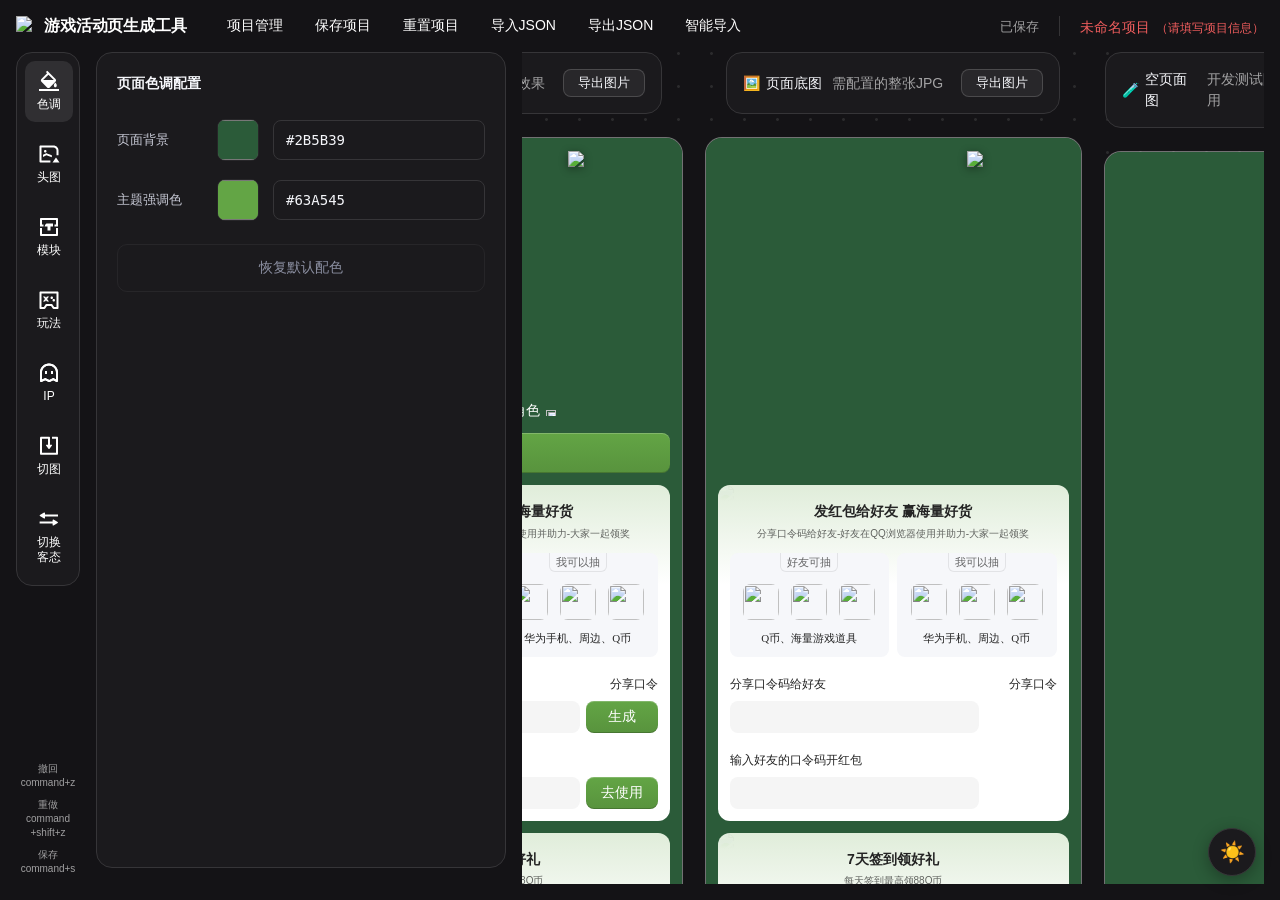
==== index.html @ 40a811aa "feat: support per-item tag text editing" ====
<!DOCTYPE html>
<html lang="zh-CN">
<head>
    <meta charset="UTF-8">
    <meta name="viewport" content="width=device-width, initial-scale=1.0">
    <!-- 禁止浏览器缓存 HTML，确保用户始终拿到最新版本 -->
    <meta http-equiv="Cache-Control" content="no-cache, no-store, must-revalidate">
    <meta http-equiv="Pragma" content="no-cache">
    <meta http-equiv="Expires" content="0">
    <title>游戏活动页生成工具</title>
    <script src="https://cdn.jsdelivr.net/npm/html2canvas@1.4.1/dist/html2canvas.min.js"></script>
    <script src="https://cdn.jsdelivr.net/npm/html-to-image@1.11.11/dist/html-to-image.js"></script>
    <script src="https://cdn.jsdelivr.net/npm/jszip@3.10.1/dist/jszip.min.js"></script>
    <script src="https://cdn.jsdelivr.net/npm/xlsx@0.18.5/dist/xlsx.full.min.js"></script>
    <style>
        :root {
            /* === SaaS Dark Admin (同 shenhe tool) === */
            --primary: #4F7CFF;
            --primary-dark: #4F7CFF;
            --primary-hover: #6B92FF;
            --primary-soft: rgba(79, 124, 255, 0.14);
            --primary-ring: rgba(79, 124, 255, 0.35);

            --bg-page: #0A0A0C;
            --bg-panel: #0E0F12;
            --bg-elev-1: #131418;
            --bg-elev-2: #191A20;
            --bg-page-inner: #0A0A0C;

            --border: rgba(255, 255, 255, 0.05);
            --border-strong: rgba(255, 255, 255, 0.09);

            --text-1: #F5F6FA;
            --text-2: #C5C7D3;
            --text-3: #8B8FA1;
            --text-4: #5B5F71;

            --card-bg: #F6F7FA;
            --header-h: 52px;
            --radius-card: 24px;
            --radius-btn: 6px;
            --radius-item: 8px;

            --danger: #F05D5D;
            --danger-soft: rgba(240, 93, 93, 0.12);
            --success: #3DCB7E;
            --success-soft: rgba(61, 203, 126, 0.12);

            --font-sans: "PingFang SC", -apple-system, BlinkMacSystemFont, "SF Pro SC", "Microsoft YaHei", sans-serif;
            --font-mono: "JetBrains Mono", "SF Mono", Menlo, monospace;

            /* 按钮通用双层内阴影（顶部高光 + 底部暗影，来自 Figma 设计规范） */
            --btn-inset-shadow: inset 0 2px 2px rgba(255,255,255,0.20), inset 0 -2px 2px rgba(0,0,0,0.20);

            color-scheme: dark;
        }

        /* ===== Light Mode (日间模式) ===== */
        :root.light-mode {
            --primary: #4F7CFF;
            --primary-dark: #3B6AEE;
            --primary-hover: #6B92FF;
            --primary-soft: rgba(79, 124, 255, 0.10);
            --primary-ring: rgba(79, 124, 255, 0.25);

            --bg-page: #F2F3F5;
            --bg-panel: #FFFFFF;
            --bg-elev-1: #F7F8FA;
            --bg-elev-2: #ECEDF0;
            --bg-page-inner: #F2F3F5;

            --border: rgba(0, 0, 0, 0.06);
            --border-strong: rgba(0, 0, 0, 0.12);

            --text-1: #1A1A1A;
            --text-2: #4A4A4A;
            --text-3: #8C8C8C;
            --text-4: #B3B3B3;

            --danger: #E54D4D;
            --danger-soft: rgba(229, 77, 77, 0.10);
            --success: #34B36E;
            --success-soft: rgba(52, 179, 110, 0.10);

            color-scheme: light;
        }
        :root.light-mode body {
            background:var(--bg-page);
            color:var(--text-1);
        }
        .light-mode .header {
            background:var(--bg-page) !important;
            border-bottom:none !important;
        }
        .light-mode .header-title,
        .light-mode .header-right .btn {
            color:var(--text-1) !important;
        }
        .light-mode .header-project-info {
            color:var(--text-2) !important;
        }
        .light-mode .header-project-info .header-project-name {
            color:var(--text-1) !important;
        }
        .light-mode .main {
            background:var(--bg-page) !important;
            padding-top:0 !important;
        }
        .light-mode .tool-rail {
            background:#FFFFFF !important;
            border-color:var(--border-strong) !important;
        }
        .light-mode .tool-rail-item {
            color:#242424 !important;
        }
        .light-mode .tool-rail-item span {
            color:#242424 !important;
        }
        .light-mode .tool-rail-item:hover,
        .light-mode .tool-rail-item.active {
            background:var(--bg-elev-2) !important;
        }
        .light-mode .tool-rail-item img {
            filter:brightness(0) saturate(100%) !important;
        }
        .light-mode .header-logo img {
            filter:brightness(0) saturate(100%) !important;
        }
        .light-mode .panel-left {
            background:#FFFFFF !important;
            border-color:var(--border-strong) !important;
        }
        .light-mode .panel-center {
            background:var(--bg-page) !important;
        }
        .light-mode .panel-center::before {
            display:none !important;
        }
        .light-mode .preview-column-label {
            background:#FFFFFF !important;
            border-color:var(--border-strong) !important;
            color:var(--text-1) !important;
        }
        .light-mode .preview-column-label .label-sub {
            color:var(--text-3) !important;
        }
        .light-mode .preview-export-btn {
            background:#FFFFFF !important;
            border-color:#BFC3CC !important;
            color:var(--text-1) !important;
            box-shadow:0 1px 2px rgba(0,0,0,0.04) !important;
        }
        .light-mode .preview-export-btn:hover {
            background:#F7F8FA !important;
            border-color:#9EA4B0 !important;
        }
        .light-mode .tool-rail-shortcuts button {
            color:var(--text-3) !important;
        }
        .light-mode .tool-rail-shortcuts button:hover {
            color:var(--text-1) !important;
        }
        .light-mode .section-title,
        .light-mode .sub-block-title,
        .light-mode .icon-group-label,
        .light-mode .detail-sub-title {
            color:var(--text-1) !important;
        }
        .light-mode .module-section {
            border-color:var(--border-strong) !important;
        }
        .light-mode .module-section-header .module-name {
            color:var(--text-1) !important;
        }
        .light-mode input[type="text"],
        .light-mode input[type="number"],
        .light-mode .color-hex,
        .light-mode .prop-input {
            background:var(--bg-elev-1) !important;
            border-color:var(--border-strong) !important;
            color:var(--text-1) !important;
        }
        .light-mode .reset-color-btn {
            background:var(--bg-elev-1) !important;
            border-color:var(--border-strong) !important;
            color:var(--text-2) !important;
        }
        .light-mode .reset-color-btn:hover {
            background:var(--bg-elev-2) !important;
            color:var(--text-1) !important;
        }
        .light-mode .upload-area {
            border-color:var(--border-strong) !important;
            background:var(--bg-elev-1) !important;
        }
        .light-mode .header-save-status.saved { color:#242424 !important; }
        .light-mode .header-project-info .header-project-name::before {
            background:rgba(0, 0, 0, 0.20) !important;
        }
        .light-mode .header-save-status.dirty { color:#E54D4D !important; }
        .light-mode .header-project-info.need-info .header-project-name {
            color:#E54D4D !important;
        }

        /* 智能导入加载动画 */
        @keyframes smart-import-spin {
            0% { transform:rotate(0deg); }
            100% { transform:rotate(360deg); }
        }
        .smart-import-loading {
            display:inline-flex;
            align-items:center;
            gap:6px;
            color:var(--primary);
        }
        .smart-import-loading::before {
            content:'';
            width:12px;
            height:12px;
            border:2px solid var(--primary-soft);
            border-top-color:var(--primary);
            border-radius:50%;
            animation:smart-import-spin 0.8s linear infinite;
        }

        /* 日间模式切换按钮 */
        .theme-toggle-btn {
            position:fixed;
            right:24px;
            bottom:24px;
            width:48px;
            height:48px;
            border-radius:50%;
            background:#1B1A1D;
            border:1px solid #363538;
            color:#fff;
            font-size:20px;
            display:flex;
            align-items:center;
            justify-content:center;
            cursor:pointer;
            z-index:9999;
            box-shadow:0 4px 16px rgba(0,0,0,0.3);
            transition:all .2s;
        }
        .theme-toggle-btn:hover {
            transform:scale(1.08);
            box-shadow:0 6px 24px rgba(0,0,0,0.4);
        }
        .light-mode .theme-toggle-btn {
            background:#FFFFFF;
            border-color:var(--border-strong);
            color:#1A1A1A;
            box-shadow:0 4px 16px rgba(0,0,0,0.08);
        }
        * { margin:0; padding:0; box-sizing:border-box; }
        html {
            width:100%;
            height:100%;
            overflow:hidden;
            overscroll-behavior:none;
        }
        body {
            font-family: var(--font-sans);
            background: var(--bg-page);
            color: var(--text-1);
            overflow: hidden;
            height: 100vh;
            width: 100%;
            overscroll-behavior:none;
            font-size: 13px;
            line-height: 1.5;
            -webkit-font-smoothing: antialiased;
            -moz-osx-font-smoothing: grayscale;
            font-feature-settings: "cv02","cv03","cv04","cv11";
        }

        /* ===== Header ===== */
        .header {
            height: var(--header-h);
            background: var(--bg-panel);
            border-bottom: 1px solid var(--border);
            display: flex; align-items: center; justify-content: space-between;
            padding: 0 20px;
            position: fixed; top:0; left:0; right:0; z-index:100;
        }
        .header-left { display:flex; align-items:center; gap:12px; }
        .header-logo {
            width:24px; height:24px;
            display:flex; align-items:center; justify-content:center;
        }
        .header-logo img { width:100%; height:100%; display:block; object-fit:contain; }
        .header-title { font-size:13px; font-weight:600; letter-spacing:-0.01em; }
        .header-right { display:flex; align-items:center; gap:8px; }
        .header-divider {
            width:1px; height:24px; background:var(--border); margin:0 2px;
        }
        .btn-icon svg { flex-shrink:0; }
        .btn:disabled, .btn[disabled] {
            opacity:.4; cursor:not-allowed; pointer-events:none;
        }

        .btn {
            display:inline-flex; align-items:center; justify-content:center; gap:6px;
            padding:7px 12px; border:none; border-radius:var(--radius-btn);
            font-size:12.5px; font-weight:500; cursor:pointer;
            transition: all .1s ease; font-family: inherit; white-space:nowrap;
        }
        .btn-outline {
            background:var(--bg-elev-2); border:1px solid var(--border-strong); color:var(--text-2);
        }
        .btn-outline:hover { border-color:rgba(255,255,255,0.15); color:var(--text-1); background:#1F2028; }
        .btn-primary {
            background:var(--primary); color:#fff;
            box-shadow: inset 0 1px 0 rgba(255,255,255,0.15), 0 0 0 1px var(--primary-ring);
        }
        .btn-primary:hover { background:var(--primary-hover); }
        .btn-primary:disabled { opacity:.5; cursor:not-allowed; }
        .btn-sm { padding:4px 10px; font-size:12px; }
        .btn-danger-text {
            background:none; border:none; color:var(--danger); cursor:pointer;
            padding:4px 8px; border-radius:4px; font-size:18px; line-height:1;
        }
        .btn-danger-text:hover { background:#fef0f0; }

        /* ===== 活动页按钮内阴影统一由 JS getBtnStyle(pc, h) 注入（按高度等比缩放） ===== */

        /* ===== Layout ===== */
        .main {
            display:flex;
            height: calc(100vh - var(--header-h));
            margin-top: var(--header-h);
        }

        /* ===== Left Panel ===== */
        .panel-left {
            width:280px; min-width:280px;
            background:var(--bg-panel);
            border-right:1px solid var(--border);
            overflow:visible; padding:0;
            display:flex; flex-direction:column;
            transition: width .3s ease, min-width .3s ease, opacity .3s ease;
            position: relative;
        }
        .panel-left.collapsed {
            width:0; min-width:0;
            overflow:hidden; opacity:0;
            border-right:none;
            padding:0;
        }
        .panel-left-toggle {
            position:absolute;
            top:50%;
            right:-16px;
            transform:translateY(-50%);
            width:16px; height:48px;
            background:var(--bg-elev-1);
            border:1px solid var(--border);
            border-left:none;
            border-radius:0 8px 8px 0;
            cursor:pointer;
            display:flex; align-items:center; justify-content:center;
            z-index:10;
            color:var(--text-3);
            font-size:12px;
            transition: all .2s;
            padding:0;
        }
        .panel-left-toggle:hover {
            background:var(--primary);
            color:#fff;
            border-color:var(--primary);
        }
        .panel-left-toggle svg {
            transition: transform .3s ease;
        }
        .panel-left-toggle-float {
            display:none;
            position:fixed;
            top:50%;
            left:0;
            transform:translateY(-50%);
            width:20px; height:56px;
            background:var(--bg-elev-1);
            border:1px solid var(--border);
            border-left:none;
            border-radius:0 10px 10px 0;
            cursor:pointer;
            align-items:center; justify-content:center;
            z-index:100;
            color:var(--text-3);
            font-size:13px;
            box-shadow: 2px 0 8px rgba(0,0,0,0.4);
            transition: all .2s;
            padding:0;
        }
        .panel-left-toggle-float:hover {
            background:var(--primary);
            color:#fff;
            border-color:var(--primary);
            width:24px;
        }


        .panel-left-body {
            padding:16px; display:flex; flex-direction:column; gap:16px;
            flex:1; overflow-y:auto;
        }

        /* ===== View Tab Bar (主态/客态切换) ===== */
        .view-tab-bar {
            display:flex;
            border-bottom:1px solid var(--border);
            background:var(--bg-elev-1);
            flex-shrink:0;
        }
        .view-tab {
            flex:1;
            padding:12px 0;
            text-align:center;
            font-size:14px;
            font-weight:500;
            color:var(--text-3);
            cursor:pointer;
            border:none;
            background:none;
            position:relative;
            transition:color .2s;
            font-family:inherit;
        }
        .view-tab:hover { color:var(--text-2); }
        .view-tab.active {
            color:var(--text-1);
            font-weight:600;
        }
        .view-tab.active::after {
            content:'';
            position:absolute;
            bottom:0; left:50%; transform:translateX(-50%);
            width:48px; height:3px;
            background:var(--primary);
            border-radius:2px;
        }

        .section {
            border:1px solid var(--border);
            border-radius:12px; padding:16px;
        }
        .section.collapsed .section-body {
            display:none;
        }
        .section.collapsed .section-title {
            margin-bottom:0;
        }
        .section-title {
            font-size:14px; font-weight:600; margin-bottom:12px;
            display:flex; align-items:center; gap:8px;
            cursor:pointer; user-select:none;
        }

        /* 子模块（在一个 section 内分隔多个功能块） */
        .sub-block {
            padding:12px 0;
            border-top:1px dashed var(--border);
        }
        .sub-block:first-child {
            padding-top:0;
            border-top:none;
        }
        .sub-block:last-child {
            padding-bottom:0;
        }
        .sub-block-title {
            font-size:12px; font-weight:600;
            color:var(--text-2);
            margin-bottom:10px;
            letter-spacing:.02em;
        }

        .section-collapse-btn {
            margin-left:auto;
            width:26px; height:26px;
            border:1px solid var(--border);
            border-radius:50%;
            background:var(--bg-elev-1);
            display:flex; align-items:center; justify-content:center;
            cursor:pointer;
            transition: all .2s;
            flex-shrink:0;
            color:var(--text-3);
            font-size:14px;
            line-height:1;
        }
        .section-collapse-btn:hover {
            border-color:var(--primary);
            color:var(--primary);
            background:var(--bg-elev-2);
        }
        .section-collapse-btn svg {
            width:14px; height:14px;
            transition: transform .2s;
            transform: rotate(180deg);
        }
        .section.collapsed .section-collapse-btn svg {
            transform: rotate(0deg);
        }
        .module-count {
            font-size:12px; background:var(--primary); color:#fff;
            padding:2px 8px; border-radius:10px;
        }

        /* Upload */
        .upload-area {
            border:2px dashed var(--border-strong); border-radius:10px;
            padding:28px; text-align:center; cursor:pointer;
            transition: all .2s; background:var(--bg-elev-1);
        }
        .upload-area:hover { border-color:var(--primary); background:var(--bg-elev-2); }
        .upload-area .upload-icon { font-size:36px; margin-bottom:8px; }
        .upload-area p { font-size:13px; color:var(--text-2); }
        .upload-area .hint { font-size:12px; color:var(--text-4); margin-top:4px; }

        .poster-preview-wrap {
            margin-top:10px; position:relative;
            border-radius:10px; overflow:hidden;
            border:1px solid var(--border);
        }
        .poster-preview-wrap canvas {
            display:block; width:100%; border-radius:10px;
            cursor:default;
        }
        .poster-preview-wrap canvas:active {
            cursor:default;
        }
        .poster-preview-wrap canvas.no-drag {
            cursor:default;
        }
        .poster-preview-actions {
            position:absolute; top:8px; right:8px;
            display:flex; gap:6px;
            z-index:2;
        }
        .poster-preview-actions button {
            width:28px; height:28px; border-radius:50%;
            border:none; cursor:pointer;
            display:flex; align-items:center; justify-content:center;
            font-size:14px; background:rgba(0,0,0,0.5); color:#fff;
            transition: background .2s;
        }
        .poster-preview-actions button:hover { background:rgba(0,0,0,0.7); }
        .poster-info-bar {
            display:flex; align-items:center; gap:8px;
            margin-top:8px; padding:6px 0;
        }
        .poster-info-bar .poster-name {
            flex:1; font-size:12px; color:var(--text-2);
            white-space:nowrap; overflow:hidden; text-overflow:ellipsis;
        }
        .poster-info-bar .poster-size {
            font-size:11px; color:var(--text-3); flex-shrink:0;
        }
        .poster-drag-hint {
            text-align:center; font-size:12px; color:var(--primary-dark);
            margin-top:8px; padding:6px 12px;
            display:flex; align-items:center; justify-content:center; gap:6px;
            background:var(--bg-elev-2);
            border:1px solid var(--border);
            border-radius:8px;
        }
        .poster-drag-hint .hint-icon {
            font-size:15px; opacity:0.8;
        }
        .poster-min-zoom-toast {
            position:absolute; left:50%; top:50%;
            transform:translate(-50%,-50%);
            background:rgba(0,0,0,0.65); color:#fff;
            font-size:12px; padding:6px 16px; border-radius:20px;
            pointer-events:none; z-index:10;
            opacity:0; transition:opacity .25s;
            white-space:nowrap;
        }
        .poster-min-zoom-toast.show {
            opacity:1;
        }

        /* Color */
        .color-row { display:flex; align-items:center; gap:10px; margin-bottom:10px; }
        .color-row:last-child { margin-bottom:0; }
        /* 恢复默认配色按钮 */
        .reset-color-btn {
            background:transparent; color:var(--text-3);
            border:1px solid var(--border); border-radius:6px;
            padding:4px 10px; font-size:11px; cursor:pointer;
            transition:all .15s;
        }
        .reset-color-btn:hover {
            background:var(--bg-elev-2); color:var(--text-1);
            border-color:var(--border-strong);
        }
        .color-row label { font-size:13px; color:var(--text-2); width:80px; flex-shrink:0; }
        .color-swatch {
            position:relative; width:32px; height:32px;
            border-radius:6px; overflow:hidden;
            border:1px solid var(--border); cursor:pointer; flex-shrink:0;
        }
        .color-swatch input[type="color"] {
            position:absolute; top:-4px; left:-4px;
            width:calc(100% + 8px); height:calc(100% + 8px);
            border:none; cursor:pointer;
        }
        .color-hex {
            flex:1; min-width:0; height:32px; border:1px solid var(--border);
            border-radius:6px; padding:0 10px; font-size:13px;
            color:var(--text-1); outline:none; transition: border-color .2s;
            font-family: monospace;
            background:var(--bg-elev-1);
        }
        .color-hex:focus { border-color:var(--primary); box-shadow: 0 0 0 3px var(--primary-ring); }

        /* Guest Logo Config */
        .g-logo-item {
            display:flex; align-items:center; gap:8px; padding:8px 10px;
            border:1px solid var(--border); border-radius:8px; margin-bottom:8px;
            background:var(--bg-elev-1); transition: border-color .2s;
        }
        .g-logo-item:hover { border-color:var(--primary); }
        .g-logo-item:last-child { margin-bottom:0; }
        .g-logo-thumb {
            width:60px; height:24px; object-fit:contain;
            border-radius:4px; cursor:pointer; flex-shrink:0;
        }
        .g-logo-name {
            flex:1; min-width:0; font-size:12px; color:var(--text-2);
            overflow:hidden; text-overflow:ellipsis; white-space:nowrap;
        }
        .g-logo-actions { display:flex; gap:4px; flex-shrink:0; }
        .g-logo-actions button {
            width:24px; height:24px; border:none; background:none; cursor:pointer;
            border-radius:4px; display:flex; align-items:center; justify-content:center;
            color:var(--text-3); font-size:14px; transition: background .15s, color .15s;
        }
        .g-logo-actions button:hover { background:var(--bg-elev-2); color:var(--text-1); }
        .g-logo-actions button.danger:hover { background:rgba(248,113,113,0.12); color:var(--danger); }

        /* Modules */
        .module-actions { display:flex; gap:8px; margin-bottom:12px; }
        .modules-section-list { display:flex; flex-direction:column; gap:12px; }
        .module-section {
            border:1px solid var(--border);
            border-radius:12px;
            padding:14px 16px;
            transition: box-shadow .2s, border-color .2s, opacity .2s, transform .15s;
            position:relative;
            background:var(--bg-elev-1);
        }
        .module-section:hover { border-color:var(--primary); }

        /* 预览区模块点击定位提示 */
        .preview-module-wrap {
            cursor:pointer;
            position:relative;
            transition: transform 0.25s ease, opacity 0.2s;
            border-radius:12px;
        }
        .preview-module-wrap:hover {
            transform: translateY(-2px);
        }
        .preview-module-wrap[draggable="true"] {
            cursor:grab;
        }
        .preview-module-wrap[draggable="true"]:active {
            cursor:grabbing;
        }
        .preview-module-wrap.pv-dragging {
            opacity:0.4;
            transform:scale(0.98);
        }
        .preview-module-wrap.pv-drag-over-top::before {
            content:'';
            position:absolute;
            top:-4px; left:12px; right:12px;
            height:3px;
            background:var(--primary);
            border-radius:2px;
            z-index:10;
        }
        .preview-module-wrap.pv-drag-over-bottom::after {
            content:'';
            position:absolute;
            bottom:-4px; left:12px; right:12px;
            height:3px;
            background:var(--primary);
            border-radius:2px;
            z-index:10;
        }

        /* 左侧模块高亮闪烁动画 */
        @keyframes module-highlight-flash {
            0% { box-shadow: 0 0 0 0 rgba(0,0,0,0.6); border-color: var(--primary); }
            25% { box-shadow: 0 0 12px 4px rgba(0,0,0,0.4); border-color: var(--primary); }
            50% { box-shadow: 0 0 0 0 rgba(0,0,0,0.1); border-color: var(--primary); }
            75% { box-shadow: 0 0 12px 4px rgba(0,0,0,0.4); border-color: var(--primary); }
            100% { box-shadow: 0 0 0 0 transparent; border-color: var(--border); }
        }
        .module-section.highlight-flash {
            animation: module-highlight-flash 1.2s ease-out;
        }
        .section.highlight-flash {
            animation: module-highlight-flash 1.2s ease-out;
        }
        .module-section.dragging {
            opacity:.6;
            box-shadow: 0 8px 24px rgba(0,0,0,.15);
            z-index:10;
        }
        .module-section.drag-over {
            border-color:var(--primary);
            box-shadow: 0 0 0 2px rgba(0,0,0,.2);
        }
        .module-section.drag-over-top::before {
            content:'';
            position:absolute;
            top:-6px; left:0; right:0;
            height:3px;
            background:var(--primary);
            border-radius:2px;
            z-index:10;
        }
        .module-section.drag-over-bottom::after {
            content:'';
            position:absolute;
            bottom:-6px; left:0; right:0;
            height:3px;
            background:var(--primary);
            border-radius:2px;
            z-index:10;
        }
        .module-section-header {
            display:flex; align-items:center; gap:10px;
            font-size:13px; user-select:none;
        }
        .module-drag-handle {
            cursor:grab; color:var(--text-4);
            display:flex; align-items:center; justify-content:center;
            width:20px; height:20px; flex-shrink:0;
            transition: color .2s;
        }
        .module-drag-handle:active { cursor:grabbing; }
        .module-drag-handle:hover { color:var(--text-2); }
        /* 模块操作按钮（复制/删除） */
        .module-action-btn {
            width:22px; height:22px; padding:0; flex-shrink:0;
            display:flex; align-items:center; justify-content:center;
            background:transparent; border:1px solid transparent; border-radius:4px;
            color:var(--text-3); cursor:pointer; transition:all .15s;
        }
        .module-action-btn:hover { background:var(--bg-elev-2); color:var(--text-1); border-color:var(--border-strong); }
        .module-action-btn.danger:hover { background:rgba(239, 68, 68, 0.15); color:#ef4444; border-color:rgba(239, 68, 68, 0.3); }
        .module-section-header input[type="checkbox"] { -webkit-appearance:none; appearance:none; width:16px; height:16px; border:2px solid var(--border-strong); border-radius:4px; cursor:pointer; flex-shrink:0; position:relative; background:var(--bg-elev-1); transition:all .2s; }
        .module-section-header input[type="checkbox"]:checked { background:var(--primary); border-color:var(--primary); }
        .module-section-header input[type="checkbox"]:checked::after { content:''; position:absolute; left:50%; top:45%; width:4px; height:8px; border:solid #fff; border-width:0 2px 2px 0; transform:translate(-50%,-50%) rotate(45deg); }
        .module-section-header .module-info { flex:1; min-width:0; }
        .module-section-header .module-name { font-weight:500; }
        .module-section-header .module-desc { font-size:11px; color:var(--text-3); margin-top:2px; }
        .module-detail-toggle {
            width:28px; height:28px; border:1px solid var(--border);
            border-radius:50%; background:var(--bg-elev-1); display:flex;
            align-items:center; justify-content:center; cursor:pointer;
            transition:all .2s; flex-shrink:0; color:var(--text-3);
        }
        .module-detail-toggle:hover { border-color:var(--primary); color:var(--primary); background:var(--bg-elev-2); }
        .module-detail-toggle svg { width:14px; height:14px; transition:transform .2s; }
        .module-section.detail-expanded .module-detail-toggle svg { transform:rotate(180deg); }
        .module-detail-toggle.active { border-color:var(--primary); color:var(--primary); }
        .module-detail-body {
            display:none; margin-top:12px; padding-top:12px;
            border-top:1px dashed var(--border);
        }
        .module-section.detail-expanded .module-detail-body { display:block; }
        .module-detail-body .detail-sub-section { margin-bottom:14px; }
        .module-detail-body .detail-sub-section:last-child { margin-bottom:0; }
        .module-detail-body .detail-sub-title {
            font-size:12px; font-weight:600; color:var(--text-2);
            margin-bottom:8px; display:flex; align-items:center; gap:6px;
        }
        .module-detail-body .detail-sub-title::before {
            content:''; width:3px; height:12px; border-radius:2px; background:var(--primary);
        }

        /* ===== Compact Left Operation Panel ===== */
        .panel-left { font-size:11px; }
        .panel-left-body { padding:10px; gap:10px; }
        .panel-left .view-tab { padding:9px 0; font-size:12px; }
        .panel-left .view-tab.active::after { width:36px; height:2px; }
        .panel-left .section { padding:10px; border-radius:10px; }
        .panel-left .section-title { font-size:12px; margin-bottom:8px; gap:6px; }
        .panel-left .section-collapse-btn { width:20px; height:20px; font-size:11px; }
        .panel-left .section-collapse-btn svg { width:11px; height:11px; }
        .panel-left .module-count { font-size:10px; padding:1px 6px; border-radius:8px; }
        .panel-left .sub-block { padding:8px 0; }
        .panel-left .sub-block-title { font-size:11px; margin-bottom:6px; }
        .panel-left .upload-area { padding:14px; border-radius:8px; }
        .panel-left .upload-area .upload-icon { font-size:22px; margin-bottom:4px; }
        .panel-left .upload-area p { font-size:11px; }
        .panel-left .upload-area .hint { font-size:10px; margin-top:2px; }
        .panel-left .btn { padding:4px 8px; font-size:11px; gap:4px; }
        .panel-left .btn-sm { padding:3px 7px; font-size:10.5px; }
        .panel-left .module-actions { gap:6px; margin-bottom:8px; }
        .panel-left .modules-section-list { gap:8px; }
        .panel-left .module-section { padding:9px 10px; border-radius:10px; }
        .panel-left .module-section-header { gap:7px; font-size:11.5px; }
        .panel-left .module-section-header input[type="checkbox"] { width:14px; height:14px; border-radius:4px; }
        .panel-left .module-drag-handle { width:16px; height:16px; }
        .panel-left .module-action-btn { width:18px; height:18px; font-size:11px; }
        .panel-left .module-detail-toggle { width:22px; height:22px; }
        .panel-left .module-detail-toggle svg { width:12px; height:12px; }
        .panel-left .module-detail-body { margin-top:8px; padding-top:8px; }
        .panel-left .module-detail-body .detail-sub-section { margin-bottom:10px; }
        .panel-left .module-detail-body .detail-sub-title { font-size:11px; margin-bottom:6px; gap:4px; }
        .panel-left .module-detail-body .detail-sub-title::before { width:2px; height:10px; }
        .panel-left .color-row { gap:7px; margin-bottom:8px; }
        .panel-left .color-row label { font-size:11px; width:58px; }
        .panel-left .color-swatch { width:26px; height:26px; }
        .panel-left .color-hex,
        .panel-left .prop-input,
        .panel-left input[type="text"],
        .panel-left input[type="number"] { height:26px; font-size:11px; padding:0 7px; border-radius:5px; }
        .panel-left input[type="range"] { height:18px; }
        .panel-left .icon-upload-grid { gap:8px; }
        .panel-left .icon-upload-item { width:32px; height:32px; padding:3px; }
        .panel-left .icon-group-label { font-size:11px; margin-top:8px; margin-bottom:5px; }
        .panel-left .skin-reward-grid { gap:5px; }
        .panel-left .skin-reward-item { padding:3px; border-radius:6px; }
        .panel-left .skin-reward-item .reward-img-wrap,
        .panel-left .skin-task-img-wrap { width:30px; height:30px; border-radius:5px; }
        .panel-left .skin-task-card { padding:7px 8px; gap:6px; border-radius:8px; }
        .panel-left .skin-task-inputs input { height:22px; font-size:10px; padding:0 6px; }
        .panel-left .poster-info-bar { margin-top:6px; padding:4px 0; gap:6px; }
        .panel-left .poster-info-bar .poster-name { font-size:11px; }
        .panel-left .poster-info-bar .poster-size { font-size:10px; }
        .panel-left .poster-drag-hint { font-size:10.5px; padding:4px 8px; margin-top:6px; }
        .panel-left [style*="font-size:12px"] { font-size:11px !important; }
        .panel-left [style*="font-size:11px"] { font-size:10px !important; }

        /* ===== Figma-inspired Tool UI Redesign ===== */
        .header {
            height:52px;
            background:#141316;
            border-bottom:none;
            padding:0 16px;
            justify-content:flex-start;
            gap:0;
        }
        .header-left { gap:8px; flex-shrink:0; }
        .header-logo { width:20px; height:20px; }
        .header-title { font-size:16px; font-weight:600; color:#fff; }
        .header-project-info {
            position:fixed;
            right:16px;
            top:16px;
            color:rgba(255,255,255,0.86);
            font-size:14px;
            line-height:20px;
            margin:0;
            max-width:520px;
            overflow:hidden;
            text-overflow:ellipsis;
            white-space:nowrap;
            display:flex;
            align-items:center;
            gap:12px;
        }
        .header-project-info::before {
            content:none;
        }
        .header-project-name::before {
            content:'';
            display:inline-block;
            width:1px;
            height:20px;
            background:rgba(255,255,255,0.14);
            margin:0 20px 0 12px;
            vertical-align:-4px;
        }
        .header-save-status {
            font-size:13px;
            color:rgba(255,255,255,0.60);
            flex-shrink:0;
        }
        .header-save-status.dirty { color:#F05D5D; }
        .header-save-status.saved { color:rgba(255,255,255,0.60); }
        .header-project-name { color:inherit; font-size:inherit; font-weight:400; }
        .header-project-info.need-info .header-project-name {
            color:#F05D5D;
        }
        .header-project-info.need-info .header-project-name::after {
            content:'（请填写项目信息）';
            font-size:12px;
            margin-left:6px;
            color:#F05D5D;
        }
        .header-right {
            margin-left:40px;
            gap:32px;
            align-items:center;
            padding-right:420px;
        }
        .header-right .btn {
            padding:0;
            height:20px;
            background:transparent !important;
            border:none !important;
            box-shadow:none !important;
            color:#fff;
            font-size:14px;
            font-weight:400;
            border-radius:0;
        }
        .header-right .btn:hover { color:rgba(255,255,255,0.72); background:transparent !important; }
        .header-right .header-undo,
        .header-right .header-redo { display:none; }
        .main {
            background:#141316;
            padding:0 16px 16px;
            gap:16px;
            align-items:stretch;
            overflow:hidden;
            min-height:0;
            height:calc(100vh - var(--header-h));
            max-height:calc(100vh - var(--header-h));
        }
        .tool-rail {
            width:64px;
            min-width:64px;
            height:auto;
            align-self:flex-start;
            max-height:calc(100vh - var(--header-h) - 32px);
            background:#1B1A1D;
            border:1px solid #363538;
            border-radius:16px;
            padding:8px;
            display:flex;
            flex-direction:column;
            gap:12px;
            position:relative;
            flex-shrink:0;
            overflow:hidden;
        }
        .tool-rail-item {
            width:48px;
            min-height:61px;
            border:none;
            border-radius:10px;
            background:transparent;
            color:#fff;
            display:flex;
            flex-direction:column;
            align-items:center;
            justify-content:flex-start;
            gap:4px;
            padding:8px 0 6px;
            cursor:pointer;
            font-family:inherit;
            transition:background .16s, transform .16s;
        }
        .tool-rail-item:hover,
        .tool-rail-item.active { background:#302F32; }
        .tool-rail-item:active { transform:scale(.98); }
        .tool-rail-item img { width:24px; height:24px; object-fit:contain; display:block; }
        .tool-rail-item span { font-size:12px; line-height:15px; color:#fff; text-align:center; }
        .tool-rail-guest { min-height:78px; }
        .tool-rail-shortcuts {
            position:fixed;
            left:16px;
            bottom:24px;
            width:64px;
            display:flex;
            flex-direction:column;
            gap:8px;
            align-items:center;
            z-index:99;
        }
        .tool-rail-shortcuts button {
            width:57px;
            border:none;
            background:transparent;
            color:rgba(255,255,255,0.60);
            font-size:10px;
            line-height:14px;
            cursor:pointer;
            font-family:inherit;
            padding:0;
            text-align:center;
        }
        .tool-rail-shortcuts button:hover { color:#fff; }
        .tool-rail-shortcuts small { font-size:10px; line-height:14px; }
        .panel-left {
            width:var(--panel-left-width, 485px) !important;
            min-width:var(--panel-left-width, 485px) !important;
            height:100%;
            max-height:calc(100vh - var(--header-h) - 32px);
            background:#1B1A1D;
            border:1px solid #363538;
            border-radius:16px;
            overflow:hidden;
            padding:0;
            min-height:0;
        }
        .panel-left.collapsed { width:0 !important; min-width:0 !important; }
        .panel-left-resize-handle {
            position:absolute;
            top:0;
            right:0;
            width:10px;
            height:100%;
            cursor:ew-resize;
            z-index:20;
            touch-action:none;
            user-select:none;
        }
        .panel-left-resize-handle::after {
            content:'';
            position:absolute;
            top:18px;
            bottom:18px;
            left:50%;
            width:2px;
            transform:translateX(-50%);
            border-radius:999px;
            background:rgba(255,255,255,0);
            transition:background .16s ease, box-shadow .16s ease;
        }
        .panel-left-resize-handle:hover::after,
        .panel-left-resize-handle.is-dragging::after {
            background:rgba(255,255,255,0.28);
            box-shadow:0 0 0 2px rgba(255,255,255,0.06);
        }
        body.panel-resizing {
            cursor:ew-resize;
            user-select:none;
        }
        .panel-left-toggle,
        .panel-left-toggle-float { display:none !important; }
        .panel-left .view-tab-bar { display:none; }
        .panel-left-body {
            padding:20px !important;
            gap:12px !important;
            font-size:12px;
            min-height:0;
            overflow-y:auto;
            overscroll-behavior:contain;
            scrollbar-width:none;
            -ms-overflow-style:none;
        }
        .panel-left-body::-webkit-scrollbar {
            display:none;
        }
        .panel-left .section {
            border-color:#363538;
            border-radius:12px;
            padding:14px;
            background:transparent;
        }
        .panel-left.tool-single-mode #hostPanel .section { display:none; }
        .panel-left.tool-single-mode #hostPanel .section.tool-active-section {
            display:block;
            border:none;
            padding:0;
            border-radius:0;
            background:transparent;
        }
        .panel-left.tool-single-mode #hostPanel .section.tool-active-section .section-body { display:block !important; }
        .panel-left.tool-single-mode #hostPanel .section.tool-active-section .section-title {
            cursor:default;
            pointer-events:none;
            margin-bottom:20px;
            font-size:14px;
        }
        .panel-left.tool-single-mode #hostPanel .section.tool-active-section .section-title .btn-danger-text {
            pointer-events:auto;
        }
        .panel-left.tool-single-mode #hostPanel .section.tool-active-section .section-collapse-btn { display:none; }
        .panel-left.tool-single-mode #hostPanel .section.tool-active-section.collapsed .section-body { display:block !important; }
        .panel-left.tool-single-mode #guestPanel .section {
            display:block;
            border:none;
            padding:0;
            border-radius:0;
            background:transparent;
        }
        .panel-left.tool-single-mode #guestPanel .section-title {
            cursor:default;
            pointer-events:none;
            margin-bottom:20px;
            font-size:14px;
        }
        .panel-left.tool-single-mode #guestPanel .section-collapse-btn { display:none; }

        /* 客态面板：复用主态 tool-active-section 的紧凑样式 */
        .panel-left.tool-single-mode #guestPanel .modules-section-list {
            gap:12px;
        }
        .panel-left.tool-single-mode #guestPanel .module-section {
            padding:14px 16px;
            border-radius:12px;
        }
        .panel-left.tool-single-mode #guestPanel .module-section-header {
            gap:10px;
            font-size:13px;
        }
        .panel-left.tool-single-mode #guestPanel .module-section-header input[type="checkbox"] {
            width:18px;
            height:18px;
        }
        .panel-left.tool-single-mode #guestPanel .module-detail-body {
            margin-top:14px;
            padding-top:14px;
        }
        .panel-left.tool-single-mode #guestPanel .module-detail-body .detail-sub-section {
            margin-bottom:18px;
        }
        .panel-left.tool-single-mode #guestPanel .module-detail-body .detail-sub-title {
            font-size:13px;
            margin-bottom:10px;
        }
        .panel-left.tool-single-mode #guestPanel .module-count {
            font-size:12px;
            padding:2px 8px;
        }
        .panel-left.tool-single-mode #guestPanel .module-actions {
            gap:10px;
            margin-bottom:14px;
        }
        .panel-left.tool-single-mode #guestPanel .btn-sm {
            min-height:30px;
            padding:5px 10px;
            font-size:12px;
        }
        .panel-left #sectionSlice .section-body {
            display:flex;
            flex-direction:column;
            min-height:520px;
        }
        .panel-left #sectionSlice .panel-right-body {
            flex:1;
            min-height:360px;
            padding:12px 0;
            overflow-y:auto;
        }
        .panel-left #sectionSlice .panel-right-footer {
            padding:12px 0 0;
            border-top:1px solid var(--border);
        }
        .panel-left #sectionSlice .slice-empty {
            min-height:320px;
            display:flex;
            flex-direction:column;
            align-items:center;
            justify-content:center;
        }
        .panel-left .section-title { font-size:14px; margin-bottom:10px; }
        .panel-left .section-collapse-btn { width:24px; height:24px; background:#1B1A1D; border-color:#363538; }
        .panel-left .section-collapse-btn svg { width:12px; height:12px; }
        .panel-left .sub-block-title { font-size:12px; }
        .panel-left .module-section { background:transparent; border-color:#363538; }
        .panel-left .upload-area { background:transparent; border-color:#363538; }
        .panel-left .color-hex,
        .panel-left .prop-input,
        .panel-left input[type="text"],
        .panel-left input[type="number"] { background:transparent; border-color:#363538; }
        .panel-left button[onclick^="removeLastRedpacketIcon"] {
            display:none !important;
        }
        .panel-left .redpacket-icon-section {
            margin-bottom:0 !important;
            padding-bottom:0 !important;
        }
        .panel-left .redpacket-icon-section .icon-upload-grid {
            margin-bottom:0 !important;
        }
        .panel-left .redpacket-pool-grid {
            display:grid;
            grid-template-columns:repeat(auto-fit, minmax(min(210px, 100%), 1fr));
            gap:20px;
            align-items:start;
            width:100%;
        }
        .panel-left .redpacket-pool-grid > div {
            min-width:0;
        }
        .panel-left .redpacket-count-row {
            display:flex;
            align-items:center;
            flex-wrap:wrap;
            gap:8px;
            margin-bottom:8px;
            max-width:100%;
        }
        .panel-left .redpacket-count-row .btn {
            width:28px !important;
            min-width:28px;
            height:28px !important;
            min-height:28px !important;
            padding:0 !important;
            justify-content:center;
            flex:0 0 28px;
        }
        .panel-left .redpacket-count-row > span {
            min-width:0;
            overflow-wrap:anywhere;
        }
        .panel-left .redpacket-count-input {
            width:56px !important;
            height:34px !important;
            padding:0 10px !important;
            border-radius:10px !important;
            background:transparent !important;
            border:1px solid #3A3A42 !important;
            color:#F5F6FA !important;
            font-size:14px !important;
            font-weight:500;
            text-align:center;
            box-shadow:none !important;
            outline:none !important;
            appearance:textfield;
            -moz-appearance:textfield;
        }
        .panel-left .redpacket-count-input:focus {
            border-color:rgba(79,124,255,0.75) !important;
            box-shadow:0 0 0 3px rgba(79,124,255,0.18) !important;
        }
        .panel-left .redpacket-count-input::-webkit-outer-spin-button,
        .panel-left .redpacket-count-input::-webkit-inner-spin-button {
            -webkit-appearance:none;
            margin:0;
        }

        @media (max-width: 1180px) {
            .panel-left .redpacket-pool-grid {
                grid-template-columns:1fr;
                gap:16px;
            }
        }

        .panel-left.tool-single-mode .tool-active-section .redpacket-pool-grid {
            grid-template-columns:1fr;
            gap:18px;
        }

        /* Active tool content: larger, balanced, no nested outer frame */
        .panel-left.tool-single-mode .tool-active-section .section-body {
            width:100%;
            padding-top:4px;
        }
        .panel-left.tool-single-mode .tool-active-section .color-row {
            gap:14px;
            margin-bottom:16px;
            min-height:44px;
        }
        .panel-left.tool-single-mode .tool-active-section .color-row label {
            width:86px;
            font-size:13px;
            color:var(--text-2);
        }
        .panel-left.tool-single-mode .tool-active-section .color-swatch {
            width:42px;
            height:42px;
            border-radius:8px;
        }
        .panel-left.tool-single-mode .tool-active-section .color-hex,
        .panel-left.tool-single-mode .tool-active-section .prop-input,
        .panel-left.tool-single-mode .tool-active-section input[type="text"],
        .panel-left.tool-single-mode .tool-active-section input[type="number"] {
            height:40px;
            font-size:14px;
            padding:0 12px;
            border-radius:8px;
        }
        .panel-left.tool-single-mode .tool-active-section .reset-color-btn,
        .panel-left.tool-single-mode .tool-active-section .btn {
            min-height:34px;
            padding:6px 12px;
            font-size:12px;
            border-radius:8px;
        }
        .panel-left.tool-single-mode .tool-active-section .reset-color-wide {
            width:100%;
            height:48px;
            font-size:14px;
            border-radius:10px;
            display:flex;
            align-items:center;
            justify-content:center;
        }
        .panel-left.tool-single-mode .tool-active-section .btn-sm {
            min-height:30px;
            padding:5px 10px;
            font-size:12px;
        }
        .panel-left.tool-single-mode .tool-active-section .sub-block {
            padding:18px 0;
            border-top:1px solid #363538;
        }
        .panel-left.tool-single-mode .tool-active-section .sub-block:first-child {
            padding-top:0;
            border-top:none;
        }
        .panel-left.tool-single-mode .tool-active-section .sub-block-title,
        .panel-left.tool-single-mode .tool-active-section .icon-group-label {
            font-size:13px;
            margin-bottom:10px;
            color:var(--text-2);
        }
        .panel-left.tool-single-mode .tool-active-section .upload-area {
            padding:22px;
            border-radius:12px;
            min-height:104px;
        }
        .panel-left.tool-single-mode .tool-active-section .upload-area .upload-icon {
            font-size:28px;
            margin-bottom:8px;
        }
        .panel-left.tool-single-mode .tool-active-section .upload-area p { font-size:13px; }
        .panel-left.tool-single-mode .tool-active-section .upload-area .hint { font-size:12px; }
        .panel-left.tool-single-mode .tool-active-section .module-actions {
            gap:10px;
            margin-bottom:14px;
        }
        .panel-left.tool-single-mode .tool-active-section .modules-section-list {
            gap:12px;
        }
        .panel-left.tool-single-mode .tool-active-section .module-section {
            padding:14px 16px;
            border-radius:12px;
        }
        .panel-left.tool-single-mode .tool-active-section .module-section-header {
            gap:10px;
            font-size:13px;
        }
        .panel-left.tool-single-mode .tool-active-section .module-section-header input[type="checkbox"] {
            width:18px;
            height:18px;
        }
        .panel-left.tool-single-mode .tool-active-section .module-detail-body {
            margin-top:14px;
            padding-top:14px;
        }
        .panel-left.tool-single-mode .tool-active-section .module-detail-body .detail-sub-section {
            margin-bottom:18px;
        }
        .panel-left.tool-single-mode .tool-active-section .module-detail-body .detail-sub-title {
            font-size:13px;
            margin-bottom:10px;
        }
        .panel-left.tool-single-mode .tool-active-section .icon-upload-grid {
            gap:12px;
        }
        .panel-left.tool-single-mode .tool-active-section .icon-upload-item {
            width:48px;
            height:48px;
            padding:5px;
            border-radius:10px;
        }
        .panel-left.tool-single-mode .tool-active-section .skin-reward-grid {
            gap:8px;
        }
        .panel-left.tool-single-mode .tool-active-section .skin-reward-item {
            padding:6px;
            border-radius:10px;
            background:transparent;
        }
        .panel-left.tool-single-mode .tool-active-section .skin-reward-item .reward-img-wrap,
        .panel-left.tool-single-mode .tool-active-section .skin-task-img-wrap {
            width:42px;
            height:42px;
            border-radius:8px;
        }
        .panel-left.tool-single-mode .tool-active-section .skin-task-card {
            padding:12px;
            gap:10px;
            border-radius:12px;
            background:transparent;
        }
        .panel-left.tool-single-mode .tool-active-section .skin-task-inputs input {
            height:32px;
            font-size:12px;
            padding:0 10px;
        }
        .panel-left.tool-single-mode .tool-active-section [style*="font-size:12px"] { font-size:13px !important; }
        .panel-left.tool-single-mode .tool-active-section [style*="font-size:11px"] { font-size:12px !important; }
        .panel-left.tool-single-mode .tool-active-section [style*="font-size:10px"] { font-size:11px !important; }
        .panel-left .deco-upload-row {
            display:flex;
            align-items:center;
            gap:12px;
            padding:10px 0;
            border:none;
            border-radius:0;
            background:transparent;
        }
        .panel-left .deco-thumb {
            width:56px;
            height:56px;
            border-radius:10px;
            background:transparent;
            overflow:hidden;
            flex-shrink:0;
            display:flex;
            align-items:center;
            justify-content:center;
        }
        .panel-left .deco-upload-btn {
            flex:1;
            height:48px;
            font-size:14px;
            border-radius:10px;
            display:flex;
            align-items:center;
            justify-content:center;
        }
        .panel-left .deco-icon-btn {
            width:56px;
            height:48px;
            font-size:20px;
            border-radius:10px;
            display:flex;
            align-items:center;
            justify-content:center;
            flex-shrink:0;
        }
        .panel-left .deco-icon-btn.danger:hover {
            color:var(--danger);
            border-color:rgba(248,113,113,0.45);
            background:rgba(248,113,113,0.12);
        }

        /* Slider controls: cleaner layout and number inputs */
        .panel-left.tool-single-mode .tool-active-section div:has(> input[type="range"]) {
            display:grid !important;
            grid-template-columns:44px minmax(0, 1fr) 72px 18px;
            align-items:center !important;
            gap:10px !important;
            margin-bottom:10px !important;
        }
        .panel-left.tool-single-mode .tool-active-section div:has(> input[type="range"]) > label,
        .panel-left.tool-single-mode .tool-active-section div:has(> input[type="range"]) > span:first-child {
            width:auto !important;
            font-size:13px !important;
            color:var(--text-3) !important;
            letter-spacing:.02em;
        }
        .panel-left.tool-single-mode .tool-active-section div:has(> input[type="range"]) > span:last-child {
            font-size:13px !important;
            color:var(--text-4) !important;
            text-align:left;
        }
        .panel-left.tool-single-mode .tool-active-section input[type="range"] {
            width:100% !important;
            min-width:0;
            height:22px !important;
            margin:0;
            -webkit-appearance:none;
            appearance:none;
            accent-color:var(--primary);
            background:transparent;
            cursor:pointer;
        }
        .panel-left.tool-single-mode .tool-active-section input[type="range"]::-webkit-slider-runnable-track {
            height:4px;
            border-radius:999px;
            background:#3A3A40;
            border:none;
        }
        .panel-left.tool-single-mode .tool-active-section input[type="range"]::-webkit-slider-thumb {
            -webkit-appearance:none;
            appearance:none;
            width:10px;
            height:18px;
            margin-top:-7px;
            border-radius:3px;
            background:var(--primary);
            border:none;
            box-shadow:none;
        }
        .panel-left.tool-single-mode .tool-active-section input[type="range"]::-moz-range-track {
            height:4px;
            border-radius:999px;
            background:#3A3A40;
            border:none;
        }
        .panel-left.tool-single-mode .tool-active-section input[type="range"]::-moz-range-progress {
            height:4px;
            border-radius:999px;
            background:var(--primary);
        }
        .panel-left.tool-single-mode .tool-active-section input[type="range"]::-moz-range-thumb {
            width:10px;
            height:18px;
            border-radius:3px;
            background:var(--primary);
            border:none;
            box-shadow:none;
        }
        .panel-left.tool-single-mode .tool-active-section div:has(> input[type="range"]) input[type="number"],
        .panel-left.tool-single-mode .tool-active-section div:has(> input[type="range"]) .prop-input {
            width:72px !important;
            height:34px !important;
            padding:0 10px !important;
            border-radius:10px !important;
            background:transparent !important;
            border:1px solid #3A3A42 !important;
            color:#F5F6FA !important;
            font-size:14px !important;
            font-weight:500;
            text-align:center;
            box-shadow:none !important;
            outline:none;
        }
        .panel-left.tool-single-mode .tool-active-section div:has(> input[type="range"]) input[type="number"]:focus,
        .panel-left.tool-single-mode .tool-active-section div:has(> input[type="range"]) .prop-input:focus {
            border-color:rgba(79,124,255,0.75) !important;
            box-shadow:0 0 0 3px rgba(79,124,255,0.18) !important;
        }
        .panel-left.tool-single-mode .tool-active-section input[type="number"]::-webkit-outer-spin-button,
        .panel-left.tool-single-mode .tool-active-section input[type="number"]::-webkit-inner-spin-button {
            -webkit-appearance:none;
            margin:0;
        }
        .panel-left.tool-single-mode .tool-active-section input[type="number"] {
            -moz-appearance:textfield;
        }
        .panel-left.tool-single-mode .tool-active-section input.redpacket-count-input[type="number"] {
            width:56px !important;
            height:34px !important;
            padding:0 10px !important;
            border-radius:10px !important;
            background:transparent !important;
            border:1px solid #3A3A42 !important;
            color:#F5F6FA !important;
            font-size:14px !important;
            font-weight:500 !important;
            text-align:center !important;
            box-shadow:none !important;
            outline:none !important;
            appearance:none !important;
            -webkit-appearance:none !important;
            -moz-appearance:textfield !important;
        }
        .panel-left.tool-single-mode .tool-active-section input.redpacket-count-input[type="number"]:focus {
            border-color:rgba(79,124,255,0.75) !important;
            box-shadow:0 0 0 3px rgba(79,124,255,0.18) !important;
        }
        .panel-left.tool-single-mode .tool-active-section input.redpacket-count-input[type="number"]::-webkit-outer-spin-button,
        .panel-left.tool-single-mode .tool-active-section input.redpacket-count-input[type="number"]::-webkit-inner-spin-button {
            -webkit-appearance:none !important;
            margin:0 !important;
        }

        /* Light mode: keep slider number inputs readable inside the operation panel.
           These controls have dark-mode colors declared later than the global
           light-mode input styles, so they need an equally specific override. */
        .light-mode .panel-left.tool-single-mode .tool-active-section div:has(> input[type="range"]) input[type="number"],
        .light-mode .panel-left.tool-single-mode .tool-active-section div:has(> input[type="range"]) .prop-input,
        .light-mode .panel-left.tool-single-mode .tool-active-section input.redpacket-count-input[type="number"] {
            background:#FFFFFF !important;
            border-color:rgba(0, 0, 0, 0.45) !important;
            color:var(--text-1) !important;
        }
        .light-mode .panel-left.tool-single-mode .tool-active-section div:has(> input[type="range"]) input[type="number"]:focus,
        .light-mode .panel-left.tool-single-mode .tool-active-section div:has(> input[type="range"]) .prop-input:focus,
        .light-mode .panel-left.tool-single-mode .tool-active-section input.redpacket-count-input[type="number"]:focus {
            border-color:rgba(79,124,255,0.8) !important;
            box-shadow:0 0 0 3px rgba(79,124,255,0.16) !important;
        }
        .light-mode .panel-left.tool-single-mode .tool-active-section input[type="range"]::-webkit-slider-runnable-track {
            background:#D7D9E0 !important;
        }
        .light-mode .panel-left.tool-single-mode .tool-active-section input[type="range"]::-moz-range-track {
            background:#D7D9E0 !important;
        }
        .light-mode .panel-left.tool-single-mode .tool-active-section input[type="range"]::-moz-range-progress {
            background:var(--primary) !important;
        }
        .panel-center {
            padding:0 0 120px;
            background:#141316;
            min-width:0;
            min-height:0;
            overflow-y:auto;
            overscroll-behavior:contain;
        }
        .preview-dual { gap:24px; }
        .preview-divider { display:none; }
        .preview-column-label {
            min-height:52px;
            height:auto;
            padding:16px;
            margin-bottom:24px;
            background:#1B1A1D;
            border:1px solid #363538;
            border-radius:16px;
            box-shadow:none;
            position:sticky;
            top:0;
            z-index:10;
            font-size:14px;
            font-weight:400;
        }
        .preview-column-label .label-sub { font-size:14px; color:rgba(255,255,255,0.60); margin-left:4px; }
        .preview-export-btn {
            margin-left:12px;
            height:28px;
            padding:0 14px;
            border-radius:8px;
            border:1px solid rgba(255,255,255,0.16);
            background:rgba(255,255,255,0.06);
            color:var(--text-1);
            font-size:13px;
            font-weight:500;
            cursor:pointer;
            white-space:nowrap;
        }
        .preview-export-btn:hover {
            border-color:rgba(255,255,255,0.28);
            background:rgba(255,255,255,0.10);
        }
        .preview-export-btn:disabled {
            opacity:.55;
            cursor:not-allowed;
        }
        .preview-column-label .label-icon { font-size:14px; }
        .preview-container { box-shadow:none; }
        .panel-right {
            background:#1B1A1D;
            border-color:#363538;
            border-radius:16px 0 0 16px;
        }

        /* ===== Center Preview ===== */
        .panel-center {
            flex:1; overflow:auto; padding:24px 24px 120px;
            display:flex; justify-content:center; align-items:flex-start;
            background: var(--bg-page);
        }
        /* ===== 拖拽放置区 ===== */
        .preview-drop-zone {
            position:absolute;
            inset:0;
            z-index:20;
            display:flex;
            align-items:center;
            justify-content:center;
            background:rgba(59,130,246,0.06);
            transition: background .2s;
        }
        .preview-drop-zone.drop-active {
            background:rgba(59,130,246,0.12);
        }
        .drop-zone-inner {
            display:flex;
            flex-direction:column;
            align-items:center;
            gap:8px;
            padding:28px 48px;
            border:2px dashed rgba(59,130,246,0.4);
            border-radius:16px;
            background:rgba(59,130,246,0.08);
            transition: all .2s;
        }
        .preview-drop-zone.drop-active .drop-zone-inner {
            border-color:var(--primary);
            background:rgba(59,130,246,0.15);
            transform:scale(1.02);
        }
        .drop-zone-icon {
            width:40px;
            height:40px;
            border-radius:50%;
            background:var(--primary);
            color:#fff;
            display:flex;
            align-items:center;
            justify-content:center;
            font-size:20px;
            font-weight:600;
        }
        .drop-zone-text {
            font-size:13px;
            color:var(--primary);
            font-weight:500;
        }

        .preview-dual {
            display:flex; gap:0; align-items:flex-start;
        }
        .preview-column {
            display:flex; flex-direction:column; align-items:center;
        }
        .preview-column-label {
            font-size:13px; font-weight:600; color:var(--text-1);
            margin-bottom:12px;
            display:flex; align-items:center; gap:6px;
            padding:6px 16px;
            background:var(--bg-elev-1);
            border-radius:8px;
            box-shadow: 0 1px 4px rgba(0,0,0,0.06);
            position:sticky; top:0; z-index:10;
        }
        .preview-column-label .label-icon { font-size:15px; }
        .preview-column-label .label-sub {
            font-size:11px; color:var(--text-3); font-weight:400;
            margin-left:4px;
        }
        .preview-divider {
            width:1px;
            background: var(--border);
            align-self:stretch;
            margin:0 24px;
            min-height:200px;
            position:relative;
        }
        .preview-divider::after {
            content:''; position:absolute; top:0; bottom:0; left:0;
            width:1px;
            background: linear-gradient(180deg, transparent 0%, var(--border) 10%, var(--border) 90%, transparent 100%);
        }
        .preview-container {
            width:375px; border-radius:16px; overflow:hidden;
            box-shadow: 0 4px 24px rgba(0,0,0,0.12);
        }
        .preview-container img.poster-img { display:block; width:100%; }
        .main .panel-center {
            padding:0 0 120px;
            background:#141316;
            justify-content:center;
            min-width:0;
            min-height:0;
            overflow-y:auto;
            overscroll-behavior:contain;
            position:relative;
        }
        .main .panel-center::before {
            content:'';
            position:absolute;
            left:0;
            top:0;
            width:100%;
            height:100%;
            pointer-events:none;
            background-image:url('assets/image/bodian.png');
            background-repeat:no-repeat;
            background-size:1290px 993px;
            background-position:center top;
            z-index:0;
        }
        .main .panel-center > * {
            position:relative;
            z-index:1;
        }
        .main .preview-dual { gap:24px !important; }
        .main .preview-divider { display:none; }
        .main .preview-column-label {
            min-height:52px;
            height:auto;
            padding:16px;
            margin-bottom:24px;
            background:#1B1A1D;
            border:1px solid #363538;
            border-radius:16px;
            box-shadow:none;
            position:sticky;
            top:0;
            z-index:10;
            font-size:14px;
            font-weight:400;
        }
        .main .preview-column-label .label-sub { font-size:14px; color:rgba(255,255,255,0.60); margin-left:4px; }
        .main .preview-column-label .label-icon { font-size:14px; }
        .main .preview-container {
            box-shadow:0 0 0 1px rgba(255,255,255,0.40);
        }

        /* 底图中的占位区域（选择角色） */
        .m-role-placeholder {
            margin-bottom:8px;
        }
        .m-role-placeholder-inner {
            border:1.5px dashed rgba(255,255,255,0.35);
            border-radius:8px;
            padding:14px 12px;
            text-align:center;
            position:relative;
        }
        .m-role-placeholder-inner .ph-label {
            font-size:11px; color:rgba(255,255,255,0.5);
            display:flex; align-items:center; justify-content:center; gap:4px;
        }
        .m-role-placeholder-inner .ph-label .ph-icon {
            font-size:13px;
        }

        /* ===== Module Render Styles (based on Figma 750px -> 375px = 50%) ===== */
        .m-card {
            margin: 0 12px 12px;
            background: #fff;
            border-radius: 12px;
            overflow: hidden;
            padding: 18px 12px;
            position: relative;
        }
        .m-card::before {
            content: '';
            position: absolute;
            top: 0; left: 0; right: 0;
            height: 160px;
            background: linear-gradient(180deg, var(--m-card-gradient, rgba(45,176,178,0.20)) 0%, transparent 100%);
            border-radius: 12px 12px 0 0;
            pointer-events: none;
            z-index: 0;
        }
        .m-card > * {
            position: relative;
            z-index: 1;
        }
        .m-card-header {
            text-align:center; margin-bottom:12px;
        }
        .m-card-title {
            font-size:14px; font-weight:600; color:var(--text-1);
            font-family:PingFang SC,sans-serif;
            display:inline-flex; align-items:center; gap:6px;
        }
        .m-card-subtitle {
            font-size:10px; color:var(--text-2); margin-top:4px;
            display:flex; align-items:center; justify-content:center; gap:4px;
        }

        /* Prize grid row */
        .prize-row {
            display:flex; gap:8px; margin-bottom:8px; align-items:stretch;
        }
        .prize-box {
            flex:1;
            background: var(--card-bg);
            border-radius:8px;
            padding:10px 6px;
            padding-top:24px;
            text-align:center;
            position:relative;
            overflow:hidden;
            display:flex;
            flex-direction:column;
            justify-content:space-between;
        }
        .prize-box .tag {
            font-size:11px; color:var(--text-2);
            background: var(--card-bg);
            border-left: 1px solid rgba(0,0,0,0.08);
            border-right: 1px solid rgba(0,0,0,0.08);
            border-bottom: 1px solid rgba(0,0,0,0.08);
            border-top:none;
            border-bottom-left-radius:6px;
            border-bottom-right-radius:6px;
            padding:1px 8px;
            display:inline-block;
            position:absolute;
            top:0;
            left:50%;
            transform:translateX(-50%);
            z-index:1;
            white-space:nowrap;
        }
        .prize-box img {
            width:36px; height:36px;
            object-fit:contain;
            border-radius:8px;
            margin:4px auto;
            display:block;
        }
        .prize-box .prize-name {
            font-size:11px; color:var(--text-1);
            margin-top:4px;
        }
        .prize-box .prize-count {
            font-size:11px; color:var(--text-4);
        }

        /* Buttons in preview */
        .m-btn-primary {
            display:block;
            width:175px; height:40px;
            margin:12px auto 0;
            background: var(--primary);
            border:none;
            border-radius:8px;
            color:#fff;
            font-size:14px;
            font-weight:500;
            text-align:center;
            line-height:40px;
        }
        .m-btn-sm {
            display:inline-block;
            padding:7px 16px;
            background: var(--primary);
            border-radius:8px;
            color:#fff;
            font-size:14px;
            text-align:center;
        }
        .m-btn-disabled {
            opacity:0.3;
        }


        .task-count-input,
        .task-count-input:focus {
            box-shadow:none !important;
            outline:none !important;
            appearance:textfield !important;
            -webkit-appearance:none !important;
            -moz-appearance:textfield !important;
        }
        .task-count-input::-webkit-outer-spin-button,
        .task-count-input::-webkit-inner-spin-button {
            -webkit-appearance:none !important;
            margin:0 !important;
        }

        /* Input box style */
        .m-input-box {
            background:#F5F5F5;
            border-radius:8px;
            padding:14px;
            text-align:center;
            font-size:11px;
            color:var(--text-3);
            margin: 8px 0;
        }

        /* Divider */
        .m-divider {
            height:1px;
            background:rgba(0,0,0,0.08);
            margin:14px 0;
        }
        .m-section-label {
            display:flex; align-items:center; justify-content:center; gap:8px;
            font-size:11px; color:var(--text-1); margin:10px 0;
        }
        .m-section-label .line {
            width:16px; height:1px;
            background: rgba(0,0,0,0.44);
        }

        /* 通行证深色模块 */
        .m-card-dark {
            margin: 0 12px 12px;
            border-radius: 12px;
            overflow: hidden;
            height: 240px;
            box-sizing: border-box;
            position: relative;
        }
        .m-card-dark.m-card-dark-full {
            height: auto;
            padding: 16px 0;
        }
        .m-card-dark.m-card-dark-full .m-card-header {
            padding-top: 0;
        }
        .m-card-dark .m-card-header {
            text-align: center;
            padding-top: 18px;
            margin-bottom: 0;
        }
        .m-card-dark .m-card-title {
            font-size:14px; font-weight:600;
            font-family:PingFang SC,sans-serif;
            color: #fff;
            display:inline-flex; align-items:center; gap:6px;
        }
        .m-card-dark .m-card-subtitle {
            font-size:10px; color:rgba(255,255,255,0.60); margin-top:2px;
            display:flex; align-items:center; justify-content:center; gap:4px;
        }

        /* 通行证积分行 */
        .assist-score-row {
            display:flex; align-items:center; gap:4px;
            padding:12px 12px 0;
        }
        .assist-score-badge {
            width:14px; height:14px; position:relative; flex-shrink:0;
        }
        .assist-score-badge .assist-badge-bg {
            position:absolute; left:0; top:0; width:100%; height:100%;
        }
        .assist-score-badge .assist-badge-inner {
            position:absolute; left:10%; top:10%; width:80%; height:80%;
        }
        .assist-score-badge .assist-badge-text {
            position:absolute; left:50%; top:50%; transform:translate(-50%,-50%);
            font-size:6px; font-weight:400; font-family:MFYuanHei,PingFang SC,sans-serif;
            background:linear-gradient(180deg,rgba(255,107,0,1) 0%,rgba(255,163,25,1) 100%);
            -webkit-background-clip:text; -webkit-text-fill-color:transparent;
        }
        .assist-score-text {
            font-size:12px; color:#fff; font-family:PingFang SC,sans-serif;
        }

        /* 通行证奖品横向滚动区 */
        .assist-rewards-scroll {
            position:relative;
            padding:10px 12px 0;
            overflow:hidden;
        }
        .assist-rewards-track {
            display:flex; gap:4px;
            overflow-x:auto;
            padding-bottom:4px;
            -ms-overflow-style:none;
            scrollbar-width:none;
        }
        .assist-rewards-track::-webkit-scrollbar { display:none; }

        .assist-rewards-fade {
            position:absolute; right:12px; top:10px; bottom:4px; width:43px;
            background:linear-gradient(270deg,rgba(0,0,0,0.30) 0%,rgba(0,0,0,0) 100%);
            pointer-events:none;
        }

        /* 通行证奖品卡片 */
        .assist-reward-card {
            flex:0 0 72px; width:72px;
            background:rgba(255,255,255,0.10);
            border-radius:8px; overflow:hidden;
            display:flex; flex-direction:column; align-items:center;
            padding:8px 6px;
            box-sizing:border-box;
            position:relative;
        }
        .assist-reward-points {
            font-size:14px; font-family:PingFang SC,sans-serif;
            color:#fff; text-align:center; width:100%;
            white-space:nowrap; overflow:hidden; text-overflow:ellipsis;
        }
        .assist-reward-icon {
            width:36px; height:36px; margin:6px 0 2px;
        }
        .assist-reward-icon img {
            width:100%; height:100%; object-fit:contain;
            background:rgba(255,255,255,0.20); border-radius:8px;
        }
        .assist-reward-name {
            font-size:12px; color:#fff; text-align:center;
            width:100%; white-space:nowrap; overflow:hidden; text-overflow:ellipsis;
            margin-bottom:6px;
        }
        .assist-reward-btn {
            width:60px; height:32px;
            background:rgba(255,255,255,0.08);
            border-radius:32px;
            display:flex; align-items:center; justify-content:center;
            font-size:14px; font-family:PingFang SC,sans-serif;
        }

        /* 金色终极大礼包 */
        .assist-reward-gold {
            background:linear-gradient(135deg,#D8AC7B 0%,#FACC99 100%);
            outline:1px solid;
            outline-color:rgba(246,192,132,0.5);
            outline-offset:-1px;
        }
        .assist-reward-gold .assist-reward-icon img {
            background:rgba(255,255,255,0.20);
            border:1px solid rgba(246,192,132,0.5);
        }
        .assist-reward-gold-shine {
            position:absolute; top:-47px; left:-22px;
            width:12px; height:64px;
            transform:rotate(30deg);
            background:linear-gradient(180deg,rgba(255,255,255,0.40) 0%,rgba(255,255,255,0) 100%);
            border-radius:9999px; filter:blur(2px);
            opacity:0.9;
        }

        /* 通行证带任务模式 - 任务行区域 */
        .assist-task-section {
            padding:0 12px;
            margin-top:10px;
        }
        .assist-task-section-title {
            font-size:17px; font-weight:500; color:#fff;
            font-family:PingFang SC,sans-serif;
            margin-bottom:6px;
        }
        .assist-task-row {
            display:flex; align-items:center; justify-content:space-between;
            padding:6px 0;
        }
        .assist-task-info {
            flex:1; min-width:0;
        }
        .assist-task-name {
            font-size:14px; color:#fff; font-family:PingFang SC,sans-serif;
            white-space:nowrap; overflow:hidden; text-overflow:ellipsis;
        }
        .assist-task-reward {
            font-size:12px; color:rgba(255,255,255,0.60); margin-top:2px;
            font-family:PingFang SC,sans-serif;
        }
        .assist-task-btn {
            flex-shrink:0; margin-left:8px;
            width:76px; height:28px;
            background:rgba(255,255,255,0.08);
            border-radius:28px;
            display:flex; align-items:center; justify-content:center;
            font-size:12px; color:#fff; font-family:PingFang SC,sans-serif;
        }
        .assist-more-tasks {
            display:flex; align-items:center; justify-content:center; gap:2px;
            padding:6px 0 2px;
            font-size:12px; color:#fff; font-family:PingFang SC,sans-serif;
        }
        .assist-more-tasks svg {
            width:12px; height:12px;
        }

        /* Sign-in grid */
        .sign-grid {
            display:grid;
            grid-template-columns: repeat(4, 1fr);
            gap:8px;
        }
        .sign-grid .sign-day-big {
            grid-column: span 2;
        }
        .sign-item {
            background:var(--card-bg);
            border-radius:8px;
            padding:0 6px 8px;
            text-align:center;
            position:relative;
            overflow:hidden;
            display:flex;
            flex-direction:column;
            align-items:center;
        }
        .sign-item .day-tag {
            font-size:11px; color:var(--text-2);
            background: var(--card-bg);
            border: 1px solid rgba(0,0,0,0.08);
            border-top:none;
            border-radius: 0 0 6px 6px;
            padding:1px 8px;
            margin:0;
            line-height:15px;
        }
        .sign-item img { width:36px; height:36px; border-radius:8px; display:block; margin:2px auto; object-fit:contain; }
        .sign-item .sign-name { font-size:11px; color:var(--text-1); margin-top:2px; }

        /* Daily lottery prize grid */
        .lottery-grid {
            display:flex;
            flex-wrap:wrap;
            justify-content:center;
            gap:10px;
            padding: 12px;
            background:var(--card-bg);
            border-radius:8px;
            margin-bottom:8px;
        }
        .lottery-item {
            text-align:center;
            width: 30%;
            box-sizing:border-box;
        }
        .lottery-item img { width:36px; height:36px; border-radius:8px; display:block; margin:0 auto 4px; object-fit:contain; }
        .lottery-item .l-name { font-size:11px; color:var(--text-1); }
        .lottery-item .l-count { font-size:11px; color:var(--text-4); }

        /* Bonus daily bar */
        .daily-bar {
            display:flex; align-items:center; justify-content:space-between;
            background:var(--card-bg);
            border-radius:8px;
            padding:10px 12px;
            margin-bottom:8px;
        }
        .daily-bar span { font-size:12px; color:var(--text-1); }

        /* More benefits row */
        .benefit-row {
            display:flex; gap:10px;
        }
        .benefit-card {
            flex:1;
            background:var(--card-bg);
            border-radius:10px;
            padding:0 10px 14px;
            text-align:center;
            position:relative;
            overflow:hidden;
            display:flex;
            flex-direction:column;
            align-items:center;
        }
        .benefit-card .b-tag {
            font-size:11px; color:var(--text-2);
            background: var(--card-bg);
            border: 1px solid rgba(0,0,0,0.08);
            border-top:none;
            border-radius: 0 0 8px 8px;
            padding:2px 14px;
            display:inline-block;
            margin-bottom:12px;
        }
        .benefit-card .b-icons {
            display:flex; align-items:flex-end; justify-content:center; gap:6px;
            margin-bottom:14px;
            min-height:44px;
            padding:0 4px;
        }
        .benefit-card .b-icons img { width:44px; height:44px; border-radius:6px; object-fit:contain; }
        .benefit-card .b-btn {
            display:block;
            width:85%;
            padding:10px 0;
            border-radius:10px;
            font-size:13px;
            text-align:center;
            color:#fff;
            margin:0 auto;
        }

        /*
         * 抽奖组件模块（深色）
         * 设计稿基准：702×1046，预览区 375px
         * 缩放比 S = 375/702 = 0.5342
         * 设计稿内 padding = 24px → 24*S ≈ 13px
         * 格子 202px → 202*S ≈ 108px, gap 24px → 13px
         * 图标容器 100px → 53px, 图标 72px → 38px
         * 按钮 80px → 43px, 圆角 80 → 43
         */
        .m-card-draw {
            border-radius:13px; /* 24*S */
            margin:0 12px 12px;
            position:relative;
            overflow:hidden;
        }
        /* 标题区 - 设计稿 top:36px，标题28px，副标题20px */
        .m-card-draw .draw-header {
            text-align:center;
            padding:19px 13px 0; /* 36*S ≈ 19 */
        }
        .m-card-draw .draw-title {
            font-size:15px; /* 28*S ≈ 15 */
            font-family: PingFang SC, sans-serif;
            font-weight:600;
            color:#fff;
            display:flex;
            align-items:center;
            justify-content:center;
            gap:6px;
        }
        .m-card-draw .draw-subtitle {
            font-size:11px; /* 20*S ≈ 11 */
            font-family: PingFang SC, sans-serif;
            color:rgba(255,255,255,0.60);
            margin-top:6px; /* 12*S */
        }
        /* 信息行 - 设计稿 top:112+32=144, 图标80, 文字28/24 */
        .draw-info-row {
            display:flex; align-items:center; gap:9px; /* 16*S */
            padding:12px 13px 0; /* 间距 */
        }
        .draw-info-icon {
            width:43px; height:43px; flex-shrink:0; /* 80*S ≈ 43 */
            background:rgba(255,255,255,0.10); border-radius:9px; /* 16.84*S */
            display:flex; align-items:center; justify-content:center;
        }
        .draw-info-icon img { width:32px; height:26px; } /* 60×48 *S */
        .draw-info-right { flex:1; min-width:0; }
        .draw-guarantee {
            font-size:15px; font-weight:600; font-family:PingFang SC,sans-serif; /* 28*S ≈ 15 */
            color:#fff; line-height:1.35;
        }
        .draw-guarantee .hl { color:#FFC20D; }
        .draw-meta-row {
            display:flex; align-items:center; gap:7px;
            margin-top:3px;
        }
        .draw-remain {
            font-size:13px; color:rgba(255,255,255,0.85); font-family:PingFang SC,sans-serif; /* 24*S ≈ 13 */
        }
        .draw-sep { display:flex; align-items:center; }
        .draw-sep img { width:5px; height:10px; opacity:.6; }
        .draw-myprize {
            display:flex; align-items:center; gap:2px;
            font-size:13px; color:rgba(255,255,255,0.85); font-family:PingFang SC,sans-serif;
        }
        .draw-myprize img { width:13px; height:13px; opacity:.6; }
        /* 奖品网格 3×3 - 设计稿 654×654 区域，格子 202×202，间距 24 */
        .draw-grid {
            display:grid;
            grid-template-columns: repeat(3,1fr);
            gap:13px; /* 24*S ≈ 13 */
            padding:12px 13px 0; /* 左右 24*S */
        }
        .draw-prize-cell {
            background:rgba(255,255,255,0.10);
            border-radius:9px; /* 16*S */
            overflow:hidden;
            display:flex; flex-direction:column; align-items:center;
            padding:9px 9px 10px; /* 16*S 内边距 */
            aspect-ratio:1/1;
            box-sizing:border-box;
        }
        .draw-prize-img-wrap {
            width:53px; height:53px; /* 100*S ≈ 53 */
            background:rgba(255,255,255,0.10);
            border-radius:9px; /* 16*S */
            display:flex; align-items:center; justify-content:center;
            margin-bottom:6px;
            flex-shrink:0;
        }
        .draw-prize-img-wrap img { width:38px; height:38px; object-fit:contain; } /* 72*S ≈ 38 */
        .draw-prize-name {
            font-size:11px; font-family:PingFang SC,sans-serif; /* 22*S ≈ 12，微调到11避免溢出 */
            color:#fff; text-align:center;
            line-height:1.25;
            word-break:break-all;
            width:100%;
        }
        /* 底部双按钮 - 设计稿 315×80, 圆角80, 文字28, gap=24 */
        .draw-btn-row {
            display:flex; gap:13px; /* 24*S */
            padding:12px 13px 12px; /* 底部padding=12px，与任务列表间距24px设计稿÷2 */
        }
        .draw-btn {
            flex:1; height:43px; /* 80*S ≈ 43 */
            background:linear-gradient(0deg,var(--primary,#000000) 0%,var(--primary,#000000) 100%);
            border-radius:43px; border:none; cursor:pointer; /* 80*S 全圆 */
            font-size:15px; font-family:PingFang SC,sans-serif; font-weight:400; /* 28*S */
            color:#fff;
            display:flex; align-items:center; justify-content:center;
        }
        /* 抽奖任务列表 - 设计稿 654×256 区域，每条 654×64，间距32 */
        .draw-task-list {
            padding:0 13px 16px; /* 左右24*S，顶部间距由btn-row的padding-bottom控制 */
            display:flex; flex-direction:column; gap:17px; /* 32*S ≈ 17 */
        }
        .draw-task-item {
            display:flex; align-items:center; gap:13px; /* 88-64=24 → 24*S ≈ 13 */
        }
        .draw-task-icon {
            width:34px; height:34px; flex-shrink:0; /* 64*S ≈ 34 */
            background:rgba(255,255,255,0.10);
            border-radius:9px; /* 16*S */
            display:flex; align-items:center; justify-content:center;
            overflow:hidden;
        }
        .draw-task-icon img { width:26px; height:26px; object-fit:contain; } /* 48*S ≈ 26 */
        .draw-task-info { flex:1; min-width:0; }
        .draw-task-title {
            font-size:13px; font-family:PingFang SC,sans-serif; font-weight:400; /* 24*S ≈ 13 */
            color:#fff; line-height:1.3;
        }
        .draw-task-subtitle {
            font-size:12px; font-family:PingFang SC,sans-serif; font-weight:400; /* 22*S ≈ 12 */
            color:#fff; line-height:1.3; margin-top:2px;
        }
        .draw-task-btn {
            width:64px; height:34px; flex-shrink:0; /* 120*S ≈ 64, 64*S ≈ 34 */
            background:var(--primary,#000000);
            border-radius:9px; border:none; cursor:pointer; /* 16*S */
            font-size:15px; font-family:PingFang SC,sans-serif; font-weight:400; /* 28*S */
            color:#fff;
            display:flex; align-items:center; justify-content:center;
        }

        /* ===== 充值返利模块 - 设计稿 702×812, 缩放后 375×434 ===== */
        /*
         * 充值返利模块
         * 设计稿基准：702×812，预览区 375px
         * 缩放比 S = 375/702 = 0.5342
         * padding = 24*S ≈ 13px
         */
        /*
         * 充值返利模块
         * 设计稿基准：702×812
         * 预览区 375px，左右 margin 12px → 内容宽 351px
         * 缩放比 S = 351/702 = 0.5
         */
        .m-recharge {
            background:#065A5C;
            border-radius:12px; /* 24*S=12 */
            margin:0 12px 12px; /* 与其他模块卡片一致 */
            min-height:406px; /* 812*S=406 */
            padding:18px 12px 0; /* 36*S=18, 24*S=12 */
            overflow:hidden;
            box-sizing:border-box;
            display:flex;
            flex-direction:column;
        }
        .recharge-body {
            display:flex;
            flex-direction:column;
        }
        .recharge-body img {
            display:block;
            width:100%;
            height:auto;
        }
        .recharge-header {
            text-align:center;
            padding-bottom:0;
            margin-bottom:0;
        }
        .recharge-title-row {
            display:flex; align-items:center; justify-content:center; gap:8px;
            margin-bottom:6px;
        }
        .recharge-title {
            font-size:15px; /* 28*S */
            font-family:PingFang SC,sans-serif;
            font-weight:600;
            color:#fff;
            background:linear-gradient(180deg, #fff 0%, #fff 100%);
            -webkit-background-clip:text;
            background-clip:text;
        }
        .recharge-subtitle {
            font-size:10px; /* 20*S=10 */
            font-family:PingFang SC,sans-serif;
            font-weight:400;
            color:rgba(255,255,255,0.60);
            margin-bottom:0;
        }

        /* Footer nav */
        .footer-section {
            display:flex; flex-direction:column; align-items:center;
            padding:24px 0 32px;
        }
        .footer-logo {
            width:122px; height:auto; margin-bottom:12px;
        }
        .footer-nav {
            display:flex; align-items:center; justify-content:center; gap:24px;
            padding:0;
        }
        .footer-nav a {
            font-size:12px; color:#fff; text-decoration:none; opacity:.85;
        }

        /* ===== Guest View (客态) Module Styles ===== */
        .g-card {
            margin: 0 12px 12px;
            background: #fff;
            border-radius: 12px;
            overflow: hidden;
            position: relative;
        }
        .g-card::before {
            content: '';
            position: absolute;
            top: 0; left: 0; right: 0;
            height: 160px;
            background: linear-gradient(180deg, var(--m-card-gradient, rgba(45,176,178,0.20)) 0%, transparent 100%);
            border-radius: 12px 12px 0 0;
            pointer-events: none;
            z-index: 0;
        }
        .g-card > * {
            position: relative;
            z-index: 1;
        }
        /* 回归卡片 */
        .g-return-card {
            padding:27px 12px 18px;
            display:flex; gap:8px;
        }
        .g-return-left {
            flex:1; display:flex; flex-direction:column; justify-content:center;
        }
        .g-return-left .g-title {
            font-size:12px; font-weight:500; color:#242424; line-height:1.5;
        }
        .g-return-right {
            width:159px; height:125px;
            background:#F6F7FA; border-radius:8px;
            display:flex; flex-direction:column; align-items:center;
            overflow:hidden; position:relative;
        }
        .g-return-right .g-tag {
            font-size:11px; color:rgba(0,0,0,0.6);
            background:#F6F7FA;
            border:1px solid rgba(0,0,0,0.08); border-top:none;
            border-radius:0 0 6px 6px;
            padding:1px 6px;
        }
        .g-return-right .g-prize-img {
            width:40px; height:28px; object-fit:contain; margin-top:8px;
        }
        .g-return-right .g-action-btn {
            width:100px; height:32px; line-height:32px;
            border-radius:8px; text-align:center;
            font-size:14px; color:#fff; margin-top:8px;
        }
        .g-return-left .g-deco-img {
            position:absolute; left:0; bottom:0;
            width:150px; height:auto;
        }
        /* 红包开奖卡片 */
        .g-redpacket-card {
            padding:18px; /* 设计稿36px */
        }
        .g-redpacket-header {
            text-align:center; margin-bottom:12px;
        }
        .g-redpacket-header .g-title {
            font-size:14px; font-weight:600; color:#242424;
            display:flex; align-items:center; justify-content:center; gap:4px;
        }
        .g-redpacket-header .g-subtitle {
            font-size:10px; color:rgba(0,0,0,0.6); margin-top:4px;
        }
        .g-lottery-area {
            width:120px; height:159px;
            margin:12px auto;
            background:#DE3535; border-radius:12px;
            display:flex; align-items:center; justify-content:center;
            position:relative; overflow:hidden;
        }
        .g-lottery-area .g-circle {
            width:226px; height:226px;
            border-radius:50%;
            position:absolute;
        }
        .g-lottery-area .g-coin-circle {
            width:50px; height:50px;
            background:#FFCA91; border-radius:50%;
            position:absolute; left:35px; top:72px;
        }
        .g-lottery-info {
            display:flex; justify-content:space-between;
            font-size:11px; color:#242424;
            padding:0 12px;
            margin-top:10px;
            width:100%; box-sizing:border-box;
        }
        .g-lottery-btns {
            display:flex; gap:8px;
            padding:0 12px; margin-top:10px;
        }
        .g-lottery-btns .g-btn {
            flex:1; height:40px; line-height:40px;
            text-align:center; border-radius:8px;
            font-size:14px; color:#fff;
        }
        /* 发红包卡片 */
        .g-send-card {
            padding:18px 12px 20px;
        }
        .g-send-header {
            text-align:center; margin-bottom:12px;
        }
        .g-send-header .g-title {
            font-size:14px; font-weight:600; color:#242424;
            display:flex; align-items:center; justify-content:center; gap:4px;
        }
        .g-send-header .g-subtitle {
            font-size:10px; color:rgba(0,0,0,0.6); margin-top:4px; text-align:center;
        }
        .g-prize-row {
            display:flex; gap:8px; margin:10px 0;
        }
        .g-prize-box {
            flex:1; background:#F6F7FA; border-radius:8px;
            padding:24px 6px 10px; overflow:hidden; position:relative;
            text-align:center;
        }
        .g-prize-box .g-tag {
            position:absolute; top:0; left:50%; transform:translateX(-50%);
            font-size:11px; color:rgba(0,0,0,0.6);
            background:#F6F7FA;
            border:1px solid rgba(0,0,0,0.08); border-top:none;
            border-radius:0 0 6px 6px;
            padding:1px 6px;
            white-space:nowrap;
        }
        .g-prize-box .g-icons {
            display:flex; align-items:center; justify-content:center; gap:4px;
            margin:6px 0; min-height:36px;
        }
        .g-prize-box .g-icons img {
            width:36px; height:36px; border-radius:4px; object-fit:contain;
        }
        .g-prize-box .g-name {
            font-size:11px; color:#242424;
        }
        .g-send-btn {
            height:40px; line-height:40px;
            text-align:center; border-radius:8px;
            font-size:14px; color:#fff;
            margin:12px 12px 0;
        }

        /* ===== Editable Text on Canvas ===== */
        .editable-text {
            cursor:text;
            outline:none;
            border:0;
            border-radius:3px;
            padding:0;
            margin:0;
            min-width:1em;
            max-width:100%;
            display:inline-block;
            vertical-align:baseline;
            line-height:inherit;
            box-sizing:border-box;
            /* 支持 Command/Ctrl + Enter 插入的手动换行 */
            white-space:pre-wrap !important;
            overflow-wrap:anywhere;
            word-break:break-word;
            box-shadow:inset 0 0 0 0 transparent;
            transition:box-shadow .15s, background .15s;
        }
        .editable-text:hover {
            box-shadow:0 0 0 1px rgba(0,0,0,.28);
            background:rgba(0,0,0,.05);
        }
        .editable-text:focus {
            position:relative;
            z-index:50;
            box-shadow:0 0 0 1.5px var(--primary);
            background:rgba(79,124,255,.12);
        }
        .editable-text[contenteditable="true"]:empty::before {
            content:'点击编辑';
            opacity:.45;
        }
        .two-line-limit {
            display:-webkit-box;
            -webkit-line-clamp:2;
            -webkit-box-orient:vertical;
            overflow:hidden;
        }
        .two-line-limit:focus {
            -webkit-line-clamp:2;
            overflow:hidden;
        }
        .preview-container [style*="overflow:hidden"]:has(.two-line-limit:focus),
        .preview-container [style*="overflow: hidden"]:has(.two-line-limit:focus) {
            overflow:hidden !important;
        }
        .m-tpl-title .editable-text,
        .m-tpl-subtitle .editable-text,
        .adaptive-label-text .editable-text {
            min-width:0;
            max-width:100%;
            white-space:pre-wrap !important;
            overflow-wrap:anywhere;
            word-break:break-word;
        }
        .adaptive-label-text {
            flex:0 1 auto !important;
            width:auto !important;
            max-width:calc(100% - 48px) !important;
        }
        .m-tpl-title .editable-text {
            flex:0 1 auto;
        }
        .preview-container span:has(.editable-text) {
            min-width:0;
            max-width:100%;
            overflow:visible;
        }
        .preview-container [style*="justify-content:space-between"]:has(.editable-text) {
            align-items:flex-start !important;
            flex-wrap:wrap;
            gap:6px;
        }
        .preview-container [style*="justify-content:space-between"]:has(.editable-text) > span {
            min-width:0;
            max-width:100%;
        }
        .preview-container [style*="overflow:hidden"]:has(.editable-text:focus),
        .preview-container [style*="overflow: hidden"]:has(.editable-text:focus),
        .preview-container .m-card:has(.editable-text:focus),
        .preview-container .m-card-dark:has(.editable-text:focus),
        .preview-container .m-card-draw:has(.editable-text:focus),
        .preview-container .preview-module-wrap:has(.editable-text:focus) {
            overflow:visible !important;
        }
        .preview-container [style*="overflow:hidden"]:has(.two-line-limit:focus),
        .preview-container [style*="overflow: hidden"]:has(.two-line-limit:focus) {
            overflow:hidden !important;
        }

        /* ===== 集卡模块 - 奖励组管理 ===== */
        .skin-group-card {
            border:1px solid var(--border);
            border-radius:10px;
            padding:12px;
            margin-bottom:10px;
            background:var(--bg-elev-1);
            transition: border-color .2s;
        }
        .skin-group-card:hover { border-color:var(--primary); }
        .skin-group-header {
            display:flex; align-items:center; gap:8px;
            margin-bottom:10px;
        }
        .skin-group-header .group-idx {
            font-size:11px; font-weight:600;
            background:var(--primary); color:#fff;
            border-radius:50%; width:20px; height:20px;
            display:flex; align-items:center; justify-content:center;
            flex-shrink:0;
        }
        .skin-group-header .group-label-input {
            flex:1; min-width:0; height:28px;
            border:1px solid var(--border); border-radius:6px;
            padding:0 8px; font-size:12px;
            outline:none; transition: border-color .2s;
            font-family: inherit;
        }
        .skin-group-header .group-label-input:focus { border-color:var(--primary); }
        .skin-group-header .group-delete-btn {
            background:none; border:none; color:var(--danger); cursor:pointer;
            padding:2px 6px; border-radius:4px; font-size:16px; line-height:1;
            flex-shrink:0;
        }
        .skin-group-header .group-delete-btn:hover { background:#fef0f0; }
        .skin-group-row-label {
            font-size:11px; color:var(--text-3); margin-bottom:4px; margin-top:6px;
        }
        .skin-group-row-label:first-of-type { margin-top:0; }
        .skin-group-btn-row {
            margin-top:8px;
        }
        .skin-group-btn-row label {
            font-size:11px; color:var(--text-3); display:block; margin-bottom:4px;
        }
        .skin-group-btn-input {
            width:100%; height:28px;
            border:1px solid var(--border); border-radius:6px;
            padding:0 8px; font-size:12px;
            outline:none; transition: border-color .2s;
            font-family: inherit;
        }
        .skin-group-btn-input:focus { border-color:var(--primary); }
        .skin-reward-grid {
            display:grid;
            grid-template-columns: repeat(4, 1fr);
            gap:6px;
        }
        .skin-reward-item {
            position:relative;
            border:1.5px dashed var(--border);
            border-radius:8px;
            padding:4px;
            text-align:center;
            background:var(--bg-elev-1);
            display:flex;
            flex-direction:column;
            align-items:center;
            gap:2px;
            transition: border-color .2s;
        }
        .skin-reward-item:hover { border-color:var(--primary); }
        .skin-reward-item .reward-img-wrap {
            width:36px; height:36px;
            border-radius:6px;
            overflow:hidden;
            cursor:pointer;
            background:var(--bg-elev-2);
            display:flex; align-items:center; justify-content:center;
            position:relative;
        }
        .skin-reward-item .reward-img-wrap img {
            width:100%; height:100%; object-fit:contain;
        }
        .skin-reward-item .reward-img-wrap .img-overlay {
            position:absolute; top:0; left:0; right:0; bottom:0;
            background:rgba(0,0,0,0.3); opacity:0;
            display:flex; align-items:center; justify-content:center;
            transition: opacity .2s;
            color:#fff; font-size:12px;
            border-radius:6px;
        }
        .skin-reward-item .reward-img-wrap:hover .img-overlay { opacity:1; }
        .skin-reward-item input {
            width:100%; border:1px solid var(--border); border-radius:4px;
            padding:1px 4px; font-size:10px; text-align:center;
            outline:none; font-family:inherit;
        }
        .skin-reward-item input:focus { border-color:var(--primary); }
        .skin-reward-item .reward-delete {
            position:absolute; top:-4px; right:-4px;
            width:16px; height:16px; border-radius:50%;
            background:var(--danger); color:#fff; border:none;
            font-size:10px; line-height:1;
            cursor:pointer; display:none;
            align-items:center; justify-content:center;
            z-index:2;
        }
        .skin-reward-item:hover .reward-delete { display:flex; }
        .skin-reward-add {
            border:1.5px dashed var(--border);
            border-radius:8px;
            padding:4px;
            text-align:center;
            background:var(--bg-elev-1);
            display:flex;
            flex-direction:column;
            align-items:center;
            justify-content:center;
            cursor:pointer;
            transition: border-color .2s, background .2s;
            min-height:60px;
        }
        .skin-reward-add:hover { border-color:var(--primary); background:var(--bg-elev-2); }
        .skin-reward-add .add-icon { font-size:18px; color:var(--text-4); }
        .skin-reward-add .add-text { font-size:10px; color:var(--text-4); }

        /* 集卡模块预览 - 奖励网格 */
        .skin-rewards-grid {
            display: flex;
            flex-wrap: wrap;
            justify-content: center;
            gap: 8px;
            padding: 12px;
            background: var(--card-bg);
            border-radius: 8px;
            margin-bottom: 8px;
        }
        .skin-reward-preview {
            width: calc(25% - 6px);
            min-width: 60px;
            box-sizing: border-box;
            text-align: center;
        }
        .skin-reward-preview img {
            width: 36px; height: 36px;
            border-radius: 8px;
            display: block;
            margin: 0 auto 4px;
            object-fit: contain;
        }
        .skin-reward-preview .rw-name {
            font-size: 11px; color: var(--text-1);
        }
        .skin-reward-preview .rw-unit {
            font-size: 11px; color: var(--text-1);
        }

        /* ===== 集卡模块 - 任务条管理 ===== */
        .skin-task-card {
            border:1px solid var(--border);
            border-radius:10px;
            padding:10px 12px;
            margin-bottom:8px;
            background:var(--bg-elev-1);
            display:flex;
            align-items:center;
            gap:8px;
            transition: border-color .2s;
        }
        .skin-task-card:hover { border-color:var(--primary); }
        .skin-task-idx {
            font-size:11px; font-weight:600;
            background:var(--primary); color:#fff;
            border-radius:50%; width:20px; height:20px;
            display:flex; align-items:center; justify-content:center;
            flex-shrink:0;
        }
        .skin-task-img-wrap {
            width:36px; height:36px;
            border-radius:8px;
            overflow:hidden;
            cursor:pointer;
            background:var(--bg-elev-2);
            display:flex; align-items:center; justify-content:center;
            position:relative;
            flex-shrink:0;
        }
        .skin-task-img-wrap img {
            width:100%; height:100%; object-fit:contain;
        }
        .skin-task-img-wrap .img-overlay {
            position:absolute; top:0; left:0; right:0; bottom:0;
            background:rgba(0,0,0,0.3); opacity:0;
            display:flex; align-items:center; justify-content:center;
            transition: opacity .2s;
            color:#fff; font-size:10px;
            border-radius:8px;
        }
        .skin-task-img-wrap:hover .img-overlay { opacity:1; }
        .skin-task-inputs {
            flex:1; min-width:0;
            display:flex; flex-direction:column; gap:4px;
        }
        .skin-task-inputs input {
            width:100%; height:26px;
            border:1px solid var(--border); border-radius:6px;
            padding:0 8px; font-size:11px;
            outline:none; font-family:inherit;
            transition: border-color .2s;
        }
        .skin-task-inputs input:focus { border-color:var(--primary); }
        .skin-task-delete {
            background:none; border:none; color:var(--danger); cursor:pointer;
            padding:2px 6px; border-radius:4px; font-size:14px; line-height:1;
            flex-shrink:0;
        }
        .skin-task-delete:hover { background:#fef0f0; }

        /* 集卡模块预览 - 任务条 */
        .skin-task-bar {
            display: flex;
            align-items: center;
            gap: 12px;
            background: #F6F7FA;
            border-radius: 8px;
            padding: 12px;
            margin-bottom: 8px;
        }
        .skin-task-bar:last-child {
            margin-bottom: 0;
        }
        .skin-task-bar .task-icon {
            width: 32px; height: 32px;
            border-radius: 8px;
            object-fit: contain;
            flex-shrink: 0;
        }
        .skin-task-bar .task-text {
            flex: 1;
            font-size: 12px;
            color: var(--text-1);
            min-width: 0;
            overflow: hidden;
            text-overflow: ellipsis;
            white-space: nowrap;
        }
        .skin-task-bar .task-btn {
            flex-shrink: 0;
            background: var(--primary, #000000);
            color: #fff;
            border: none;
            border-radius: 8px;
            padding: 6px 16px;
            font-size: 14px;
            cursor: pointer;
            font-family: inherit;
        }

        /* ===== 口令码模块图标上传区域 ===== */
        .icon-upload-grid {
            display:flex;
            flex-wrap:wrap;
            gap:12px; /* 24px @2x */
        }
        .icon-upload-item {
            position:relative;
            border:1.5px dashed var(--border);
            border-radius:6px;
            padding:4px;
            box-sizing:border-box;
            text-align:center;
            cursor:pointer;
            transition: all .2s;
            background:var(--bg-elev-1);
            width:36px;   /* 72px @2x */
            height:36px;  /* 72px @2x */
            flex-shrink:0;
            display:flex;
            flex-direction:column;
            align-items:center;
            justify-content:center;
            overflow:visible;
        }
        .icon-upload-item:hover {
            border-color:var(--primary);
            background:var(--bg-elev-2);
        }
        .icon-upload-item img {
            width:100%;
            height:100%;
            object-fit:contain;
            border-radius:4px;
        }
        .icon-upload-item .upload-placeholder {
            font-size:20px;
            color:var(--text-4);
            line-height:1;
        }
        .icon-upload-item .upload-label {
            font-size:10px;
            color:var(--text-4);
            margin-top:2px;
        }
        .icon-group-label {
            font-size:12px;
            color:var(--text-2);
            font-weight:500;
            margin-bottom:6px;
            margin-top:10px;
        }
        .icon-group-label:first-child { margin-top:0; }

        /* Role Entry - 选择角色 + 进入游戏 */
        .m-role-entry {
            padding:0;
            margin-bottom:12px;
        }
        .m-role-select {
            padding:0 12px;
            display:flex; align-items:center; justify-content:center; gap:6px;
            cursor:pointer;
        }
        .m-role-select .role-icon {
            width:18px; height:18px;
            display:flex; align-items:center; justify-content:center;
            position:relative;
        }
        .m-role-select .role-icon img {
            width:100%; height:100%;
        }
        .m-role-select .role-text {
            font-size:14px; color:#fff;
        }
        .m-role-select .role-arrow {
            width:10px; height:10px;
            display:flex; align-items:center; justify-content:center;
        }
        .m-role-select .role-arrow img {
            width:100%; height:100%;
        }
        .m-role-enter-btn {
            display:block;
            width:100%; max-width:351px; /* 设计稿702px */
            height:40px; line-height:40px;
            margin:0 auto; /* 间距由外层 modules-wrap 的 flex gap 统一控制 */
            background: var(--primary);
            border:none;
            border-radius:8px;
            color:#fff;
            font-size:14px;
            font-weight:600;
            text-align:center;
        }


        /* ===== Slice Bubble (hover 2s on preview buttons) ===== */
        .slice-bubble {
            position:absolute;
            background:var(--bg-elev-1);
            border:1px solid var(--border);
            border-radius:10px;
            box-shadow: 0 4px 16px rgba(0,0,0,0.14);
            padding:10px 14px;
            z-index:999;
            white-space:nowrap;
            animation: fadeIn .15s ease;
        }
        .slice-bubble::before {
            content:'';
            position:absolute; top:50%; left:-6px;
            transform:translateY(-50%) rotate(45deg);
            width:10px; height:10px;
            background:var(--bg-elev-1);
            border-left:1px solid var(--border);
            border-bottom:1px solid var(--border);
        }
        .slice-bubble-text {
            font-size:12px; color:var(--text-2);
        }
        .slice-bubble-btns {
            display:flex; gap:6px;
        }
        .slice-bubble-btns button {
            padding:4px 12px;
            border-radius:6px;
            border:1px solid var(--border);
            background:var(--bg-elev-1);
            cursor:pointer;
            font-size:12px;
            transition: all .15s;
        }
        .slice-bubble-btns .slice-yes {
            background:var(--primary); color:#fff; border-color:var(--primary);
        }
        .slice-bubble-btns .slice-yes:hover { opacity:.85; }
        .slice-bubble-btns .slice-no:hover { background:var(--bg-elev-2); }
        .slice-bubble-extra {
            display:flex; align-items:center; gap:5px;
            padding-top:6px;
            border-top:1px solid var(--bg-elev-2);
            margin-top:2px;
        }
        .slice-bubble-extra label {
            display:flex; align-items:center; gap:4px;
            font-size:11px; color:var(--text-2);
            cursor:pointer;
            user-select:none;
            white-space:nowrap;
        }
        .slice-bubble-extra input[type="checkbox"] {
            -webkit-appearance:none;
            appearance:none;
            width:14px; height:14px;
            border:1.5px solid var(--border-strong);
            border-radius:3px;
            cursor:pointer;
            margin:0;
            position:relative;
            background:var(--bg-elev-1);
            transition:all .15s;
        }
        .slice-bubble-extra input[type="checkbox"]:checked {
            background:var(--primary);
            border-color:var(--primary);
        }
        .slice-bubble-extra input[type="checkbox"]:checked::after {
            content:'';
            position:absolute;
            left:50%; top:45%;
            width:4px; height:8px;
            border:solid #fff;
            border-width:0 2px 2px 0;
            transform:translate(-50%,-50%) rotate(45deg);
        }
        .slice-item-badge {
            position:absolute; top:4px; right:4px;
            background:rgba(179,179,179,0.85);
            color:#fff;
            font-size:9px;
            padding:1px 5px;
            border-radius:3px;
            line-height:1.4;
        }

        /* ===== 按钮信息浮层（右键触发） ===== */
        .btn-info-bubble {
            position:fixed;
            background:var(--bg-elev-1);
            border:1px solid var(--border);
            border-radius:8px;
            padding:10px 12px;
            box-shadow:0 6px 20px rgba(0,0,0,0.18);
            z-index:9999;
            min-width:220px;
            font-family:PingFang SC, sans-serif;
        }
        .btn-info-bubble .bib-title {
            font-size:11px; color:var(--text-3); margin-bottom:6px;
            display:flex; align-items:center; justify-content:space-between;
        }
        .btn-info-bubble .bib-close {
            background:transparent; border:none; color:var(--text-3);
            font-size:14px; cursor:pointer; padding:0; line-height:1;
        }
        .btn-info-bubble .bib-close:hover { color:var(--text-1); }
        .btn-info-bubble .bib-row {
            display:flex; align-items:center; gap:6px;
            font-size:12px; color:var(--text-1); line-height:1.6;
            padding:2px 0;
        }
        .btn-info-bubble .bib-key {
            color:var(--text-3); flex-shrink:0; min-width:60px;
        }
        .btn-info-bubble .bib-val {
            color:var(--text-1); font-weight:500; word-break:break-all;
            font-family:Menlo, Consolas, monospace;
        }
        .btn-info-bubble .bib-actions {
            display:flex; gap:6px; margin-top:8px;
            padding-top:8px; border-top:1px solid var(--bg-elev-2);
        }
        .btn-info-bubble .bib-actions button {
            flex:1; padding:5px 8px;
            border-radius:6px;
            border:1px solid var(--border);
            background:transparent;
            color:var(--text-1);
            font-size:11px;
            cursor:pointer;
            transition:background .15s;
        }
        .btn-info-bubble .bib-actions button:hover { background:var(--bg-elev-2); }
        .btn-info-bubble .bib-actions .bib-primary {
            background:var(--primary); color:#fff; border-color:var(--primary);
        }
        .btn-info-bubble .bib-actions .bib-primary:hover { opacity:.85; background:var(--primary); }

        /* ===== Right Slice Panel ===== */
        .panel-right {
            width:280px; min-width:280px;
            background:var(--bg-elev-1);
            border-left:1px solid var(--border);
            display:flex; flex-direction:column;
            overflow:visible;
            transition: width .3s ease, min-width .3s ease, opacity .3s ease;
            position:relative;
        }
        .panel-right.collapsed {
            width:0; min-width:0; opacity:0;
            border-left:none; overflow:hidden;
        }
        .panel-right-header {
            padding:14px 16px 10px;
            border-bottom:1px solid var(--border);
            display:flex; align-items:center; justify-content:space-between;
            flex-shrink:0;
        }
        .panel-right-header h4 {
            font-size:14px; font-weight:600; color:var(--text-1);
            display:flex; align-items:center; gap:6px;
            margin:0;
        }
        .panel-right-header .slice-count {
            font-size:11px; color:#fff; background:var(--primary);
            padding:1px 7px; border-radius:10px; font-weight:500;
        }
        .panel-right-toggle {
            position:absolute;
            top:50%;
            left:-16px;
            transform:translateY(-50%);
            width:16px; height:48px;
            background:var(--bg-elev-1);
            border:1px solid var(--border);
            border-right:none;
            border-radius:8px 0 0 8px;
            cursor:pointer;
            display:flex; align-items:center; justify-content:center;
            z-index:10;
            color:var(--text-3);
            font-size:12px;
            transition: all .2s;
            padding:0;
        }
        .panel-right-toggle:hover {
            background:var(--primary); color:#fff; border-color:var(--primary);
        }
        .panel-right-toggle-float {
            display:none;
            position:fixed;
            top:50%;
            right:0;
            transform:translateY(-50%);
            width:20px; height:56px;
            background:var(--bg-elev-1);
            border:1px solid var(--border);
            border-right:none;
            border-radius:10px 0 0 10px;
            cursor:pointer;
            align-items:center; justify-content:center;
            z-index:100;
            color:var(--text-3);
            font-size:13px;
            box-shadow: -2px 0 8px rgba(0,0,0,0.4);
            transition: all .2s;
            padding:0;
        }
        .panel-right-toggle-float:hover {
            background:var(--primary); color:#fff; border-color:var(--primary);
            width:24px;
        }
        .panel-right-body {
            flex:1; overflow-y:auto; padding:12px;
        }
        .slice-empty {
            text-align:center; padding:40px 12px;
            color:var(--text-3); font-size:13px;
        }
        .slice-empty-icon { font-size:36px; margin-bottom:8px; }
        .slice-list {
            display:flex; flex-direction:column; gap:8px;
        }
        .slice-item {
            border:1px solid var(--border);
            border-radius:10px;
            overflow:hidden;
            position:relative;
            transition: all .2s;
        }
        .slice-item:hover {
            border-color:var(--primary);
            box-shadow: 0 2px 8px rgba(0,0,0,0.12);
        }
        .slice-item-preview {
            width:100%;
            background:var(--bg-elev-2);
            display:flex; align-items:center; justify-content:center;
            padding:8px;
            min-height:40px;
        }
        .slice-item-preview img {
            max-width:100%; max-height:80px;
            border-radius:0;
        }
        .slice-item-info {
            padding:6px 10px;
            display:flex; align-items:center; justify-content:space-between;
        }
        .slice-item-name {
            font-size:11px; color:var(--text-2);
            white-space:nowrap; overflow:hidden; text-overflow:ellipsis;
            max-width:150px;
        }
        .slice-item-del {
            width:22px; height:22px;
            border:none; background:transparent;
            cursor:pointer; color:var(--text-4);
            font-size:14px; border-radius:4px;
            display:flex; align-items:center; justify-content:center;
            transition: all .15s;
        }
        .slice-item-del:hover { background:#fef0f0; color:var(--danger); }
        .slice-item-actions {
            display:flex; align-items:center; gap:2px; flex-shrink:0;
        }
        .slice-item-export {
            width:24px; height:24px;
            border:1px solid var(--border);
            background:var(--bg-elev-1);
            cursor:pointer; color:var(--primary);
            font-size:14px; border-radius:6px;
            display:flex; align-items:center; justify-content:center;
            transition: all .15s;
        }
        .slice-item-export:hover { background:var(--primary); color:#fff; border-color:var(--primary); }
        .panel-right-footer {
            padding:12px 16px;
            border-top:1px solid var(--border);
            flex-shrink:0;
        }
        .slice-scale-row {
            display:flex; align-items:center; gap:6px; margin-bottom:10px;
        }
        .slice-scale-row label {
            font-size:12px; color:var(--text-2); white-space:nowrap;
        }
        .slice-scale-btn {
            padding:3px 10px;
            border:1px solid var(--border);
            border-radius:6px;
            background:var(--bg-elev-1);
            cursor:pointer;
            font-size:12px;
            color:var(--text-2);
            transition: all .15s;
        }
        .slice-scale-btn.active {
            background:var(--primary); color:#fff; border-color:var(--primary);
        }
        .slice-scale-btn:hover:not(.active) { border-color:var(--primary); color:var(--primary); }
        .panel-left #sectionSlice .panel-right-footer .reset-color-wide + .reset-color-wide {
            margin-top:8px;
        }
        .reset-color-btn:disabled {
            opacity:.4;
            cursor:not-allowed;
        }
        .reset-color-btn:disabled:hover {
            background:transparent;
            color:var(--text-3);
            border-color:var(--border);
        }
        .slice-footer-hint {
            font-size:11px; color:var(--text-4);
            text-align:center;
            margin-top:8px;
        }

        /* ===== Export Overlay ===== */
        .export-overlay {
            position:fixed; top:0; left:0; right:0; bottom:0;
            background:rgba(0,0,0,.5); z-index:999;
            display:flex; align-items:center; justify-content:center;
        }
        .export-dialog {
            background:var(--bg-elev-1); border-radius:14px; padding:32px 40px;
            text-align:center; min-width:320px;
            box-shadow: 0 8px 32px rgba(0,0,0,.2);
        }
        .export-dialog h3 { font-size:16px; margin-bottom:20px; }
        .progress-wrap {
            width:100%; height:8px; background:var(--bg-elev-2);
            border-radius:4px; overflow:hidden;
        }
        .progress-fill {
            height:100%;
            background:linear-gradient(90deg, var(--primary-dark), var(--primary));
            border-radius:4px;
            transition:width .3s ease;
        }
        .progress-text { font-size:13px; color:var(--text-2); margin-top:12px; }

        .hidden { display:none !important; }

        /* IP 浮层闪烁动画（上传后提示用户图片位置） */
        @keyframes ip-flash {
            0%   { opacity: 1; }
            20%  { opacity: 0; }
            40%  { opacity: 1; }
            60%  { opacity: 0; }
            100% { opacity: 1; }
        }
        .ip-overlay-item.ip-flash {
            animation: ip-flash 0.7s ease-in-out;
        }

        /* ===== Welcome Screen ===== */
        .welcome-overlay {
            position:fixed; top:0; left:0; right:0; bottom:0;
            background:var(--bg-page);
            z-index:9999;
            display:flex; align-items:center; justify-content:center;
            animation: fadeIn .3s ease;
        }
        @keyframes fadeIn { from{opacity:0} to{opacity:1} }
        @keyframes slideUp { from{opacity:0;transform:translateY(20px)} to{opacity:1;transform:translateY(0)} }
        .welcome-card {
            background:var(--bg-elev-1);
            border-radius:20px;
            padding:48px 56px;
            box-shadow: 0 20px 60px rgba(0,0,0,0.5);
            text-align:center;
            max-width:520px;
            width:90%;
            animation: slideUp .4s ease;
        }
        .welcome-logo {
            width:64px; height:64px;
            display:flex; align-items:center; justify-content:center;
            margin:0 auto 20px;
        }
        .welcome-logo img { width:100%; height:100%; display:block; object-fit:contain; }
        .welcome-title {
            font-size:22px; font-weight:700; color:var(--text-1);
            margin-bottom:8px;
        }
        .welcome-subtitle {
            font-size:14px; color:var(--text-3);
            margin-bottom:36px;
        }
        .welcome-actions {
            display:flex; gap:16px; justify-content:center;
        }
        .welcome-btn {
            flex:1; max-width:200px;
            padding:18px 24px;
            border-radius:14px;
            border:2px solid var(--border);
            background:var(--bg-elev-1);
            cursor:pointer;
            transition: all .2s;
            text-align:center;
        }
        .welcome-btn:hover {
            border-color:var(--primary);
            box-shadow: 0 4px 16px rgba(59,130,246,0.2);
            transform:translateY(-2px);
        }
        .welcome-btn-icon {
            font-size:32px; margin-bottom:10px; display:block;
        }
        .welcome-btn-label {
            font-size:15px; font-weight:600; color:var(--text-1);
            display:block; margin-bottom:4px;
        }
        .welcome-btn-desc {
            font-size:12px; color:var(--text-3); display:block;
        }

        /* 字体提示（仅 Windows 未安装 PingFang 时显示） */
        .font-notice {
            margin-top:24px;
            display:flex;
            align-items:flex-start;
            gap:10px;
            padding:12px 14px;
            background:var(--primary-soft);
            border:1px solid var(--primary-ring);
            border-radius:var(--radius-item);
            text-align:left;
            position:relative;
        }
        .font-notice-icon {
            font-size:16px;
            line-height:1.4;
            flex-shrink:0;
        }
        .font-notice-content {
            flex:1; min-width:0;
        }
        .font-notice-title {
            font-size:13px;
            font-weight:600;
            color:var(--text-1);
            margin-bottom:4px;
        }
        .font-notice-desc {
            font-size:11.5px;
            color:var(--text-2);
            line-height:1.55;
        }
        .font-notice-highlight {
            color:var(--primary-hover);
            font-weight:600;
        }
        .font-notice-close {
            position:absolute;
            top:8px; right:8px;
            width:20px; height:20px;
            border:none;
            background:transparent;
            color:var(--text-3);
            font-size:12px;
            cursor:pointer;
            border-radius:4px;
            display:flex;
            align-items:center;
            justify-content:center;
            transition: all .15s;
        }
        .font-notice-close:hover {
            background:var(--bg-elev-2);
            color:var(--text-1);
        }

        /* ===== New Project Dialog ===== */
        .dialog-overlay {
            position:fixed; top:0; left:0; right:0; bottom:0;
            background:rgba(0,0,0,0.6);
            z-index:10000;
            display:flex; align-items:center; justify-content:center;
            animation: fadeIn .2s ease;
        }
        .dialog-box {
            background:var(--bg-elev-1); border-radius:16px;
            padding:32px 36px;
            max-width:460px; width:90%;
            box-shadow: 0 12px 48px rgba(0,0,0,0.2);
            animation: slideUp .3s ease;
        }
        .dialog-title {
            font-size:18px; font-weight:700; color:var(--text-1);
            margin-bottom:24px;
            display:flex; align-items:center; gap:8px;
        }
        .dialog-field {
            margin-bottom:18px;
        }
        .dialog-field label {
            display:block; font-size:13px; font-weight:500;
            color:var(--text-2); margin-bottom:6px;
        }
        .dialog-field label .required {
            color:var(--danger); margin-left:2px;
        }
        .dialog-field input, .dialog-field select {
            width:100%; height:40px;
            border:1px solid var(--border);
            border-radius:8px;
            padding:0 12px; font-size:14px;
            outline:none; transition: border-color .2s;
            font-family:inherit;
            background:var(--bg-elev-1);
        }
        .dialog-field input:focus, .dialog-field select:focus {
            border-color:var(--primary);
            box-shadow: 0 0 0 3px var(--primary-ring);
        }
        .dialog-field input.field-error, .dialog-field select.field-error {
            border-color:var(--danger);
        }
        .dialog-field .field-error-msg {
            font-size:11px; color:var(--danger); margin-top:4px; display:none;
        }
        .dialog-field .field-error-msg.show {
            display:block;
        }
        .dialog-actions {
            display:flex; gap:12px; justify-content:flex-end;
            margin-top:28px;
        }
        .dialog-actions .btn { min-width:88px; justify-content:center; }

        /* ===== Project Manager Panel ===== */
        .pm-overlay {
            position:fixed; top:0; left:0; right:0; bottom:0;
            background:rgba(0,0,0,0.6);
            z-index:10000;
            display:flex; align-items:center; justify-content:center;
            animation: fadeIn .2s ease;
        }
        .pm-dialog {
            background:var(--bg-elev-1); border-radius:16px;
            padding:0;
            max-width:640px; width:92%;
            max-height:80vh;
            box-shadow: 0 12px 48px rgba(0,0,0,0.2);
            animation: slideUp .3s ease;
            display:flex; flex-direction:column;
        }
        .pm-header {
            padding:24px 28px 16px;
            border-bottom:1px solid var(--border);
            display:flex; align-items:center; justify-content:space-between;
            flex-shrink:0;
        }
        .pm-header h3 {
            font-size:17px; font-weight:700;
            display:flex; align-items:center; gap:8px;
        }
        .pm-close {
            width:32px; height:32px; border-radius:8px;
            border:none; background:transparent;
            cursor:pointer; font-size:18px;
            display:flex; align-items:center; justify-content:center;
            color:var(--text-3); transition: all .2s;
        }
        .pm-close:hover { background:var(--bg-elev-2); color:var(--text-1); }
        .pm-body {
            flex:1; overflow-y:auto; padding:16px 28px 24px;
        }
        .pm-empty {
            text-align:center; padding:48px 0;
            color:var(--text-3); font-size:14px;
        }
        .pm-empty .pm-empty-icon { font-size:48px; margin-bottom:12px; }
        .pm-list { display:flex; flex-direction:column; gap:10px; }
        .pm-item {
            border:1px solid var(--border);
            border-radius:12px;
            padding:16px 18px;
            transition: all .2s;
            position:relative;
        }
        .pm-item:hover {
            border-color:var(--primary);
            box-shadow: 0 4px 20px rgba(0,0,0,0.4);
        }
        .pm-item-header {
            display:flex; align-items:flex-start; justify-content:space-between;
            gap:12px;
        }
        .pm-item-info { flex:1; min-width:0; }
        .pm-item-name {
            font-size:15px; font-weight:600; color:var(--text-1);
            white-space:nowrap; overflow:hidden; text-overflow:ellipsis;
        }
        .pm-item-meta {
            display:flex; gap:12px; margin-top:6px;
            flex-wrap:wrap;
        }
        .pm-item-meta span {
            font-size:12px; color:var(--text-3);
            display:flex; align-items:center; gap:4px;
        }
        .pm-item-actions {
            display:flex; gap:6px; flex-shrink:0;
            flex-wrap:wrap; justify-content:flex-end;
        }
        .pm-item-actions .btn { padding:6px 12px; font-size:12px; }
        .pm-item-current {
            border-color:var(--primary);
            background:var(--primary-soft);
        }
        .pm-item-current::after {
            content:'当前项目';
            position:absolute; top:10px; right:12px;
            font-size:11px; color:var(--primary);
            background:rgba(0,0,0,0.1);
            padding:2px 8px; border-radius:4px;
        }
        .pm-pagination {
            display:flex; align-items:center; justify-content:center; gap:12px;
            margin-top:18px; padding-top:14px;
            border-top:1px solid var(--border);
        }
        .pm-pagination .pm-page-btn {
            min-width:36px; height:36px;
            border:1px solid var(--border); border-radius:8px;
            background:var(--bg-elev-1); cursor:pointer;
            font-size:13px; color:var(--text-2);
            display:flex; align-items:center; justify-content:center;
            transition: all .2s; padding:0 12px;
        }
        .pm-pagination .pm-page-btn:hover:not(:disabled) {
            border-color:var(--primary); color:var(--primary);
            background:rgba(0,0,0,0.06);
        }
        .pm-pagination .pm-page-btn:disabled {
            opacity:.4; cursor:not-allowed;
        }
        .pm-pagination .pm-page-info {
            font-size:13px; color:var(--text-3);
        }

        /* ===== History List (Welcome) ===== */
        .history-list-wrap {
            max-height:340px; overflow-y:auto;
            margin-top:20px;
        }
        .history-item {
            display:flex; align-items:center;
            padding:14px 16px;
            border:1px solid var(--border);
            border-radius:10px;
            margin-bottom:8px;
            cursor:pointer;
            transition: all .2s;
        }
        .history-item:hover {
            border-color:var(--primary);
            background:var(--primary-soft);
        }
        .history-item-info { flex:1; text-align:left; min-width:0; }
        .history-item-name {
            font-size:14px; font-weight:600; color:var(--text-1);
            white-space:nowrap; overflow:hidden; text-overflow:ellipsis;
        }
        .history-item-detail {
            font-size:12px; color:var(--text-3); margin-top:3px;
            display:flex; gap:10px;
        }
        .history-item-arrow {
            color:var(--text-4); font-size:18px; margin-left:12px;
        }

        /* ===== Project Name in Header ===== */
        .header-project-info {
            display:flex; align-items:center; gap:8px;
        }
        .header-project-name {
            font-size:14px; font-weight:400; color:rgba(255,255,255,0.86);
            max-width:360px;
            white-space:nowrap; overflow:hidden; text-overflow:ellipsis;
        }
        .btn-icon-only {
            width:32px; height:32px; padding:0;
            display:flex; align-items:center; justify-content:center;
            border:1px solid var(--border);
            border-radius:8px;
            background:var(--bg-elev-1);
            cursor:pointer;
            transition: all .2s;
            color:var(--text-2);
        }
        .btn-icon-only:hover {
            border-color:var(--primary);
            color:var(--primary);
            background:var(--bg-elev-2);
        }
        .date-input-group {
            display:grid;
            grid-template-columns:1fr auto 0.8fr auto 0.8fr auto;
            gap:8px;
            align-items:center;
        }
        .date-input-group input {
            height:44px;
            border:1px solid var(--border);
            border-radius:10px;
            padding:0 12px;
            background:var(--bg-elev-1);
            color:var(--text-1);
            font-size:15px;
            outline:none;
            font-family:inherit;
            min-width:0;
        }
        .date-input-group input:focus {
            border-color:var(--primary);
            box-shadow:0 0 0 3px var(--primary-ring);
        }
        .date-input-group span {
            color:var(--text-3);
            font-size:13px;
        }
        .date-input-group input::-webkit-outer-spin-button,
        .date-input-group input::-webkit-inner-spin-button {
            -webkit-appearance:none;
            margin:0;
        }
        .date-input-group input[type="number"] { -moz-appearance:textfield; }

        /* ===== Save Toast ===== */
        .save-toast {
            position:fixed; bottom:24px; left:50%;
            transform:translateX(-50%) translateY(80px);
            background:var(--bg-elev-2); color:var(--text-1);
            border:1px solid var(--border);
            padding:10px 24px; border-radius:20px;
            font-size:13px; z-index:10001;
            transition: transform .3s ease, opacity .3s ease;
            opacity:0;
            pointer-events:none;
            display:flex; align-items:center; gap:6px;
            box-shadow: 0 8px 24px rgba(0,0,0,0.4);
        }
        .save-toast.show {
            transform:translateX(-50%) translateY(0);
            opacity:1;
        }



        /* ===== Responsive hardening: keep controls visible while resizing/zooming ===== */
        /* 顶部导航栏保持原始固定布局，不做自适应位移 */

        /*
           锁定根页面滚动。
           页面内部（左侧操作区 / 中间预览区）各自滚动；根页面不应该滚动。
           否则浏览器在 focus / scrollIntoView 后可能把 document 向下滚动一个 header 高度，
           导致顶部操作区被固定 header 遮住，底部露出一条空白区域。
        */
        html,
        body {
            width:100%;
            height:100%;
            overflow:hidden;
            overscroll-behavior:none;
        }
        body {
            height:100vh;
            height:100dvh;
        }
        .main {
            height:calc(100vh - var(--header-h)) !important;
            height:calc(100dvh - var(--header-h)) !important;
            max-height:calc(100vh - var(--header-h)) !important;
            max-height:calc(100dvh - var(--header-h)) !important;
        }

        .tool-rail {
            height:auto;
            align-self:flex-start;
            max-height:calc(100vh - var(--header-h) - 32px);
            overflow:hidden;
        }
        .tool-rail-shortcuts {
            position:fixed !important;
            left:16px !important;
            bottom:24px !important;
            top:auto !important;
            right:auto !important;
            margin:0 !important;
            width:64px !important;
            height:auto !important;
            display:flex !important;
            flex-direction:column !important;
            gap:8px !important;
            align-items:center !important;
            z-index:9999 !important;
            background:transparent !important;
            pointer-events:auto !important;
        }
        .tool-rail-shortcuts button { width:57px; flex:0 0 auto; }

        .panel-left {
            width:var(--panel-left-width, clamp(340px, 30vw, 485px)) !important;
            min-width:var(--panel-left-width, clamp(340px, 30vw, 485px)) !important;
        }
        .main .preview-dual { gap:24px !important; }

        @media (max-width: 1380px) {
            .panel-left {
                width:var(--panel-left-width, clamp(320px, 32vw, 420px)) !important;
                min-width:var(--panel-left-width, clamp(320px, 32vw, 420px)) !important;
            }
        }

        @media (max-width: 1100px) {
            .main { gap:12px; padding:12px; }
            .tool-rail { width:56px; min-width:56px; padding:6px; border-radius:14px; }
            .tool-rail-item { width:42px; min-height:54px; padding:6px 0 5px; }
            .tool-rail-item img { width:21px; height:21px; }
            .tool-rail-item span { font-size:11px; line-height:14px; }
            .panel-left {
                width:var(--panel-left-width, 320px) !important;
                min-width:var(--panel-left-width, 320px) !important;
            }
            .panel-left-body { padding:16px !important; }
        }

        @media (max-height: 760px) {
            .tool-rail { gap:6px; padding-top:6px; padding-bottom:6px; }
            .tool-rail-item { min-height:50px; padding:5px 0 4px; }
            .tool-rail-guest { min-height:58px; }
            .tool-rail-shortcuts { gap:8px; }
            .tool-rail-shortcuts small { display:none; }
        }

        @media (max-height: 620px) {
            .tool-rail-shortcuts { display:flex; }
        }



        /* Scrollbar */
        ::-webkit-scrollbar { width:6px; height:6px; }
        ::-webkit-scrollbar { width: 8px; height: 8px; }
        ::-webkit-scrollbar-track { background: transparent; }
        ::-webkit-scrollbar-thumb { background: #1F2028; border-radius: 4px; }
        ::-webkit-scrollbar-thumb:hover { background: #272832; }
    </style>
</head>
<body>

<!-- ===== Welcome Screen ===== -->
<div class="welcome-overlay hidden" id="welcomeOverlay" style="display:none">
    <div class="welcome-card">
        <div class="welcome-logo"><img src="assets/image/app-logo.svg" alt="logo"></div>
        <h2 class="welcome-title">游戏活动页生成工具</h2>
        <p class="welcome-subtitle">选择一个操作开始使用</p>
        <div class="welcome-actions">
            <div class="welcome-btn" onclick="showNewProjectDialog()">
                <span class="welcome-btn-icon">📝</span>
                <span class="welcome-btn-label">新建项目</span>
                <span class="welcome-btn-desc">创建一个新的活动页配置</span>
            </div>
            <div class="welcome-btn" id="welcomeHistoryBtn" onclick="showHistoryList()">
                <span class="welcome-btn-icon">📂</span>
                <span class="welcome-btn-label">打开历史文件</span>
                <span class="welcome-btn-desc">继续之前的工作</span>
            </div>
        </div>
        <!-- 字体提示（仅 Windows 未安装 PingFang 时显示） -->
        <div class="font-notice" id="fontNotice" style="display:none">
            <div class="font-notice-icon">ℹ️</div>
            <div class="font-notice-content">
                <div class="font-notice-title">建议安装 PingFang SC 字体</div>
                <div class="font-notice-desc">检测到你使用的是 Windows 系统且未安装 PingFang SC 字体。为获得与设计稿一致的最佳视觉效果，建议联系 <span class="font-notice-highlight">@casonchen</span> 获取字体文件并安装。当前已使用系统默认字体 fallback 显示，不影响功能使用。</div>
            </div>
            <button class="font-notice-close" onclick="document.getElementById('fontNotice').style.display='none'" title="关闭">✕</button>
        </div>
    </div>
</div>

<!-- ===== New Project Dialog ===== -->
<div class="dialog-overlay hidden" id="newProjectOverlay" onclick="if(event.target===this)closeNewProjectDialog()">
    <div class="dialog-box">
        <div class="dialog-title">📝 新建项目</div>
        <div class="dialog-field">
            <label>活动名称 <span class="required">*</span></label>
            <input type="text" id="npName" placeholder="例如：春节限定活动页" maxlength="50">
            <div class="field-error-msg" id="npNameErr">请输入活动名称</div>
        </div>
        <div class="dialog-field">
            <label>游戏 <span class="required">*</span></label>
            <input type="text" id="npGame" placeholder="例如：王者荣耀" maxlength="30">
            <div class="field-error-msg" id="npGameErr">请输入游戏名称</div>
        </div>
        <div class="dialog-field">
            <label>活动时间 <span class="required">*</span></label>
            <div class="date-input-group" data-prefix="np">
                <input type="number" id="npYear" placeholder="年" min="1900" max="2099" oninput="syncDateInput('np')">
                <span>年</span>
                <input type="number" id="npMonth" placeholder="月" min="1" max="12" oninput="syncDateInput('np')">
                <span>月</span>
                <input type="number" id="npDay" placeholder="日" min="1" max="31" oninput="syncDateInput('np')">
                <span>日</span>
            </div>
            <input type="hidden" id="npTime">
            <div class="field-error-msg" id="npTimeErr">请输入完整年月日</div>
        </div>
        <div class="dialog-actions">
            <button class="btn btn-outline" onclick="closeNewProjectDialog()">取消</button>
            <button class="btn btn-primary" onclick="confirmNewProject()">创建项目</button>
        </div>
    </div>
</div>

<!-- ===== History Selection Dialog ===== -->
<div class="dialog-overlay hidden" id="historyOverlay" onclick="if(event.target===this)closeHistoryList()">
    <div class="dialog-box" style="max-width:600px">
        <div class="dialog-title" style="display:flex;justify-content:space-between;align-items:center">
            📂 项目管理
            <span onclick="closeHistoryList()" style="cursor:pointer;font-size:20px;color:var(--text-3)">✕</span>
        </div>
        <div id="historyListContent"></div>
    </div>
    </div>
</div>

<!-- ===== Project Manager Panel ===== -->
<div class="pm-overlay hidden" id="pmOverlay" onclick="if(event.target===this)closePM()">
    <div class="pm-dialog">
        <div class="pm-header">
            <h3>📁 项目管理</h3>
            <button class="pm-close" onclick="closePM()">✕</button>
        </div>
        <div class="pm-body" id="pmBody"></div>
    </div>
</div>

<!-- ===== Edit Project Info Dialog ===== -->
<div class="dialog-overlay hidden" id="editProjectOverlay" onclick="if(event.target===this)closeEditProject()">
    <div class="dialog-box">
        <div class="dialog-title">✏️ 修改项目信息</div>
        <input type="hidden" id="epId">
        <div class="dialog-field">
            <label>活动名称 <span class="required">*</span></label>
            <input type="text" id="epName" placeholder="活动名称" maxlength="50">
            <div class="field-error-msg" id="epNameErr">请输入活动名称</div>
        </div>
        <div class="dialog-field">
            <label>游戏 <span class="required">*</span></label>
            <input type="text" id="epGame" placeholder="游戏名称" maxlength="30">
            <div class="field-error-msg" id="epGameErr">请输入游戏名称</div>
        </div>
        <div class="dialog-field">
            <label>活动时间 <span class="required">*</span></label>
            <div class="date-input-group" data-prefix="ep">
                <input type="number" id="epYear" placeholder="年" min="1900" max="2099" oninput="syncDateInput('ep')">
                <span>年</span>
                <input type="number" id="epMonth" placeholder="月" min="1" max="12" oninput="syncDateInput('ep')">
                <span>月</span>
                <input type="number" id="epDay" placeholder="日" min="1" max="31" oninput="syncDateInput('ep')">
                <span>日</span>
            </div>
            <input type="hidden" id="epTime">
            <div class="field-error-msg" id="epTimeErr">请输入完整年月日</div>
        </div>
        <div class="dialog-actions">
            <button class="btn btn-outline" onclick="closeEditProject()">取消</button>
            <button class="btn btn-primary" onclick="confirmEditProject()">保存</button>
        </div>
    </div>
</div>

<!-- ===== Save Toast ===== -->
<div class="save-toast" id="saveToast">✅ 已保存</div>

<!-- Header -->
<header class="header" id="mainHeader" style="display:none">
    <div class="header-left">
        <div class="header-logo"><img src="assets/image/app-logo.svg" alt="logo"></div>
        <h1 class="header-title">游戏活动页生成工具</h1>
        <div class="header-project-info" id="headerProjectInfo">
            <span class="header-save-status saved" id="headerSaveStatus">已保存</span>
            <span class="header-project-name" id="headerProjectName">未命名项目</span>
        </div>
    </div>
    <div class="header-right">
        <button class="btn btn-outline header-undo" id="undoBtn" onclick="undo()" title="撤回 (Ctrl+Z)" disabled>撤回</button>
        <button class="btn btn-outline header-redo" id="redoBtn" onclick="redo()" title="重做 (Ctrl+Shift+Z)" disabled>重做</button>
        <button class="btn btn-outline" onclick="openPM()" title="项目管理">项目管理</button>
        <button class="btn btn-outline" onclick="saveCurrentProject()" title="保存 (Ctrl+S)">保存项目</button>
        <button class="btn btn-outline" onclick="resetAll()">重置项目</button>
        <button class="btn btn-outline" onclick="importProject()" title="导入项目文件">导入JSON</button>
        <button class="btn btn-outline" onclick="exportProject()" title="导出项目文件">导出JSON</button>
        <button class="btn btn-outline" onclick="showSmartImportPanel()" title="上传文档和道具图包，智能识别并填充">智能导入</button>
    </div>
</header>

<!-- Main -->
<div class="main" id="mainArea" style="display:none">
    <!-- Tool Navigation Rail -->
    <nav class="tool-rail" id="toolRail" aria-label="工具导航">
        <button class="tool-rail-item active" data-tool="color" onclick="activateToolNav('color')"><img src="assets/CodeBuddyAssets/1019_16019/2.svg" alt=""><span>色调</span></button>
        <button class="tool-rail-item" data-tool="header" onclick="activateToolNav('header')"><img src="assets/CodeBuddyAssets/1019_16019/3.svg" alt=""><span>头图</span></button>
        <button class="tool-rail-item" data-tool="deco" onclick="activateToolNav('deco')"><img src="assets/CodeBuddyAssets/1019_16019/5.svg" alt=""><span>模块</span></button>
        <button class="tool-rail-item" data-tool="modules" onclick="activateToolNav('modules')"><img src="assets/CodeBuddyAssets/1019_16019/6.svg" alt=""><span>玩法</span></button>
        <button class="tool-rail-item" data-tool="ip" onclick="activateToolNav('ip')"><img src="assets/CodeBuddyAssets/1019_16019/7.svg" alt=""><span>IP</span></button>
        <button class="tool-rail-item" data-tool="slice" onclick="activateToolNav('slice')"><img src="assets/CodeBuddyAssets/1019_16019/8.svg" alt=""><span>切图</span></button>
        <button class="tool-rail-item tool-rail-guest" data-tool="guest" onclick="activateToolNav('guest')"><img src="assets/CodeBuddyAssets/1019_16019/9.svg" alt=""><span id="guestToggleLabel">切换<br>客态</span></button>
    </nav>
    <div class="tool-rail-shortcuts">
        <button onclick="undo()" title="撤回 command+z">撤回<br><small>command+z</small></button>
        <button onclick="redo()" title="重做 command+shift+z">重做<br><small>command<br>+shift+z</small></button>
        <button onclick="saveCurrentProject()" title="保存 command+s">保存<br><small>command+s</small></button>
    </div>
    <!-- Left Config Panel -->
    <aside class="panel-left tool-single-mode" id="panelLeft">
        <button class="panel-left-toggle" id="panelLeftToggle" onclick="togglePanelLeft()" title="收起侧边栏">
            <svg width="10" height="14" viewBox="0 0 10 14" fill="none" stroke="currentColor" stroke-width="2" stroke-linecap="round" stroke-linejoin="round"><polyline points="7 1 1 7 7 13"/></svg>
        </button>
        <div class="panel-left-resize-handle" id="panelLeftResizeHandle" title="拖拽调整操作区宽度"></div>
        <!-- 主态/客态切换 Tab -->
        <div class="view-tab-bar" id="viewTabBar">
            <button class="view-tab active" data-view="host" onclick="switchView('host')">主态</button>
            <button class="view-tab" data-view="guest" onclick="switchView('guest')">客态</button>
        </div>
        <!-- 主态配置面板 -->
        <div class="panel-left-body" id="hostPanel">

            <!-- Color Config（置顶） -->
            <div class="section collapsed" id="sectionColor">
                <div class="section-title" onclick="toggleSection('sectionColor')">
                    页面色调配置
                    <span class="section-collapse-btn"><svg viewBox="0 0 24 24" fill="none" stroke="currentColor" stroke-width="2" stroke-linecap="round" stroke-linejoin="round"><polyline points="6 9 12 15 18 9"/></svg></span>
                </div>
                <div class="section-body">
                    <div class="color-row">
                        <label>页面背景</label>
                        <div class="color-swatch"><input type="color" id="colorBg" value="#2B5B39" onchange="updateColor('background',this.value)"></div>
                        <input type="text" class="color-hex" id="colorBgHex" value="#2B5B39" onchange="updateColor('background',this.value);document.getElementById('colorBg').value=this.value">
                    </div>
                    <div class="color-row">
                        <label>主题强调色</label>
                        <div class="color-swatch"><input type="color" id="colorPrimary" value="#63A545" onchange="updateColor('primary',this.value)"></div>
                        <input type="text" class="color-hex" id="colorPrimaryHex" value="#63A545" onchange="updateColor('primary',this.value);document.getElementById('colorPrimary').value=this.value">
                    </div>
                    <!-- 恢复默认配色 -->
                    <div style="margin-top:22px">
                        <button type="button" class="reset-color-btn reset-color-wide" onclick="resetColorsToDefault()">恢复默认配色</button>
                    </div>
                </div>
            </div>

            <!-- Header Area Config（头部区域配置：合并 头图 + 标题切图 + 游戏Logo） -->
            <div class="section collapsed" id="sectionHeader">
                <div class="section-title" onclick="toggleSection('sectionHeader')">
                    头部区域配置
                    <span class="section-collapse-btn"><svg viewBox="0 0 24 24" fill="none" stroke="currentColor" stroke-width="2" stroke-linecap="round" stroke-linejoin="round"><polyline points="6 9 12 15 18 9"/></svg></span>
                </div>
                <div class="section-body">

                    <!-- 子模块 1：活动页头图 -->
                    <div class="sub-block">
                        <div class="sub-block-title">活动页头图</div>
                        <div style="font-size:11px;color:var(--text-3);margin-bottom:8px;line-height:1.5">
                            上传活动页头图（PNG/JPG），将显示在页面顶部 750×524 区域内。<br>
                            上传后在下方调节位置与大小
                        </div>
                        <div class="upload-area" id="uploadArea" onclick="document.getElementById('fileInput').click()"
                             ondragover="event.preventDefault();this.style.borderColor='var(--primary)';this.style.background='#f5f5f5'"
                             ondragleave="this.style.borderColor='var(--border-strong)';this.style.background='#fafafa'"
                             ondrop="handleDrop(event);this.style.borderColor='var(--border-strong)';this.style.background='#fafafa'">
                            <div class="upload-icon">📤</div>
                            <p>点击或拖拽上传活动页头图</p>
                            <p class="hint">支持 PNG / JPG，自动裁切为 750×524</p>
                        </div>
                        <input type="file" id="fileInput" accept="image/*" hidden onchange="handleFileUpload(event)">
                        <div id="posterPreview"></div>
                    </div>

                    <!-- 子模块 2：头图标题切图 -->
                    <div class="sub-block">
                        <div class="sub-block-title">头图标题切图</div>
                        <div style="font-size:11px;color:var(--text-3);margin-bottom:8px;line-height:1.5">
                            上传标题文字切图（PNG透明底），将显示在头图 750×524 区域内。<br>
                            上传后在下方调节位置与大小
                        </div>
                        <div class="upload-area" id="headerTitleUploadArea" onclick="document.getElementById('headerTitleFileInput').click()"
                             ondragover="event.preventDefault();this.style.borderColor='var(--primary)';this.style.background='#f5f5f5'"
                             ondragleave="this.style.borderColor='var(--border-strong)';this.style.background='#fafafa'"
                             ondrop="handleHeaderTitleDrop(event);this.style.borderColor='var(--border-strong)';this.style.background='#fafafa'"
                             style="padding:12px;min-height:auto">
                            <div class="upload-icon" style="font-size:24px;margin-bottom:4px">🔤</div>
                            <p style="font-size:12px">点击或拖拽上传标题切图</p>
                            <p class="hint" style="font-size:11px">建议使用 PNG 透明底图片</p>
                        </div>
                        <input type="file" id="headerTitleFileInput" accept="image/*" hidden onchange="handleHeaderTitleUpload(event)">
                        <div id="headerTitlePreview"></div>
                    </div>

                    <!-- 子模块 3：游戏 Logo 切图 -->
                    <div class="sub-block">
                        <div class="sub-block-title">游戏 Logo</div>
                        <div style="font-size:11px;color:var(--text-3);margin-bottom:8px;line-height:1.5">
                            上传游戏 Logo（PNG透明底），将显示在头图区域内。<br>
                            上传后在下方调节位置与大小
                        </div>
                        <div class="upload-area" id="headerLogoUploadArea" onclick="document.getElementById('headerLogoFileInput').click()"
                             ondragover="event.preventDefault();this.style.borderColor='var(--primary)';this.style.background='#f5f5f5'"
                             ondragleave="this.style.borderColor='var(--border-strong)';this.style.background='#fafafa'"
                             ondrop="handleHeaderLogoDrop(event);this.style.borderColor='var(--border-strong)';this.style.background='#fafafa'"
                             style="padding:12px;min-height:auto">
                            <div class="upload-icon" style="font-size:24px;margin-bottom:4px">🎮</div>
                            <p style="font-size:12px">点击或拖拽上传游戏 Logo</p>
                            <p class="hint" style="font-size:11px">建议使用 PNG 透明底图片</p>
                        </div>
                        <input type="file" id="headerLogoFileInput" accept="image/*" hidden onchange="handleHeaderLogoUpload(event)">
                        <div id="headerLogoPreview"></div>
                    </div>

                    <!-- 子模块 4：浏览器 Logo -->
                    <div class="sub-block">
                        <div class="sub-block-title">浏览器 Logo</div>
                        <div style="font-size:11px;color:var(--text-3);margin-bottom:8px;line-height:1.5">
                            固定使用默认 QQ 浏览器矢量 Logo，可调节在头图区域内的位置与大小。
                        </div>
                        <div id="headerBrowserLogoPreview"></div>
                    </div>

                </div>
            </div>

            <!-- Module Base Config（模块基础配置：所有模块共享的装饰资源） -->
            <div class="section collapsed" id="sectionModuleBase">
                <div class="section-title" onclick="toggleSection('sectionModuleBase')">
                    模块基础配置
                    <span class="section-collapse-btn"><svg viewBox="0 0 24 24" fill="none" stroke="currentColor" stroke-width="2" stroke-linecap="round" stroke-linejoin="round"><polyline points="6 9 12 15 18 9"/></svg></span>
                </div>
                <div class="section-body">
                    <div style="font-size:11px;color:var(--text-3);margin-bottom:10px">此处配置的装饰资源将被<b>所有模块共享</b>使用（顶部底纹 + 主标题装饰），PNG 透明底效果更佳</div>
                    <div id="moduleBaseDecoSlot"></div>
                </div>
            </div>

            <!-- Modules -->
            <div class="section collapsed" id="sectionModules">
                <div class="section-title" onclick="toggleSection('sectionModules')">
                    活动模块
                    <span class="module-count" id="moduleCount">6/6</span>
                    <span class="section-collapse-btn"><svg viewBox="0 0 24 24" fill="none" stroke="currentColor" stroke-width="2" stroke-linecap="round" stroke-linejoin="round"><polyline points="6 9 12 15 18 9"/></svg></span>
                </div>
                <div class="section-body">
                    <div class="module-actions">
                        <button class="btn btn-outline btn-sm" onclick="selectAll()">全选</button>
                        <button class="btn btn-outline btn-sm" onclick="deselectAll()">全不选</button>
                    </div>
                    <div class="modules-section-list" id="moduleList"></div>
                </div>
            </div>

            <!-- IP 配置 -->
            <div class="section collapsed" id="sectionIp">
                <div class="section-title" onclick="toggleSection('sectionIp')">
                    IP 配置
                    <span class="section-collapse-btn"><svg viewBox="0 0 24 24" fill="none" stroke="currentColor" stroke-width="2" stroke-linecap="round" stroke-linejoin="round"><polyline points="6 9 12 15 18 9"/></svg></span>
                </div>
                <div class="section-body">
                    <div style="font-size:11px;color:var(--text-3);margin-bottom:10px">上传任意张 IP 图片，覆盖在所有模块之上。预览区可<b>拖动改变位置</b>。每张图片独立缩放，默认 150×150px。</div>
                    <div id="ipList"></div>
                    <button class="reset-color-btn reset-color-wide" style="margin-top:14px" onclick="addIpImage()">＋ 添加 IP 图片</button>
                </div>
            </div>

            <!-- 切图配置 -->
            <div class="section collapsed" id="sectionSlice">
                <div class="section-title" onclick="toggleSection('sectionSlice')">
                    切图区 <span class="module-count" id="sliceCount">0</span>
                    <button class="btn-danger-text" onclick="event.stopPropagation();clearAllSlices()" title="清空全部" style="margin-left:auto;font-size:14px">🗑️</button>
                    <span class="section-collapse-btn"><svg viewBox="0 0 24 24" fill="none" stroke="currentColor" stroke-width="2" stroke-linecap="round" stroke-linejoin="round"><polyline points="6 9 12 15 18 9"/></svg></span>
                </div>
                <div class="section-body slice-section-body">
                    <div class="panel-right-body" id="sliceBody">
                        <div class="slice-empty" id="sliceEmpty">
                            <div class="slice-empty-icon">✂️</div>
                            将鼠标悬停在预览区按钮上<br>0.5秒后可选择切图
                        </div>
                        <div class="slice-list" id="sliceList"></div>
                    </div>
                    <div class="panel-right-footer">
                        <div class="slice-scale-row">
                            <label>导出倍率:</label>
                            <button class="slice-scale-btn" onclick="setSliceScale(1)" data-scale="1">1x</button>
                            <button class="slice-scale-btn active" onclick="setSliceScale(2)" data-scale="2">2x</button>
                            <button class="slice-scale-btn" onclick="setSliceScale(3)" data-scale="3">3x</button>
                        </div>
                        <button type="button" class="reset-color-btn reset-color-wide" id="sliceExportAllBtn" onclick="exportAllPageButtons()">⚡ 一键导出所有按钮</button>
                        <button type="button" class="reset-color-btn reset-color-wide" id="sliceExportBtn" onclick="exportAllSlices()" disabled>📦 导出列表中切图</button>
                        <div class="slice-footer-hint">「一键导出」自动扫描页面按钮并打包所有状态；导出格式 PNG 透明底图</div>
                    </div>
                </div>
            </div>
        </div>
        <!-- 客态配置面板 -->
        <div class="panel-left-body" id="guestPanel" style="display:none">
            <div style="margin:14px 0 14px;padding:10px 12px;border:1px solid var(--border);border-radius:10px;background:var(--bg-elev-1);color:var(--text-3);font-size:12px;line-height:1.5">
                页面基础配置直接复用主态，无需重复配置
            </div>
            <!-- 客态模块配置 -->
            <div class="section" id="gSectionModules">
                <div class="section-title" onclick="toggleSection('gSectionModules')">
                    活动模块
                    <span class="module-count" id="gModuleCount">3/3</span>
                    <span class="section-collapse-btn"><svg viewBox="0 0 24 24" fill="none" stroke="currentColor" stroke-width="2" stroke-linecap="round" stroke-linejoin="round"><polyline points="6 9 12 15 18 9"/></svg></span>
                </div>
                <div class="section-body">
                    <div class="module-actions">
                        <button class="btn btn-outline btn-sm" onclick="gSelectAll()">全选</button>
                        <button class="btn btn-outline btn-sm" onclick="gDeselectAll()">全不选</button>
                    </div>
                    <div class="modules-section-list" id="gModuleList"></div>
                </div>
            </div>
        </div>
    </aside>
    <button class="panel-left-toggle-float" id="panelLeftFloat" onclick="togglePanelLeft()" title="展开侧边栏">
        <svg width="10" height="14" viewBox="0 0 10 14" fill="none" stroke="currentColor" stroke-width="2" stroke-linecap="round" stroke-linejoin="round"><polyline points="3 1 9 7 3 13"/></svg>
    </button>

    <!-- Center Preview -->
    <main class="panel-center">
        <!-- 拖拽放置区提示已移除（不再支持从左侧操作区拖拽到预览添加模块） -->
        <div class="preview-dual" style="gap:24px!important;column-gap:24px!important;">
            <!-- 左：页面实际样式 -->
            <div class="preview-column">
                <div class="preview-column-label">
                    <span class="label-icon">📱</span> 页面实际样式
                    <span class="label-sub">最终上线效果</span>
                    <button class="preview-export-btn" id="exportActualBtn" onclick="exportActualImage()">导出图片</button>
                </div>
                <div class="preview-container" id="previewContainer"></div>
            </div>

            <!-- 分割线 -->
            <div class="preview-divider"></div>

            <!-- 右：页面底图 -->
            <div class="preview-column">
                <div class="preview-column-label">
                    <span class="label-icon">🖼️</span> 页面底图
                    <span class="label-sub">需配置的整张JPG</span>
                    <button class="preview-export-btn" id="exportBgBtn" onclick="exportBgImage()">导出图片</button>
                </div>
                <div class="preview-container" id="previewContainerBg"></div>
            </div>

            <!-- 空页面图：仅保留头部 KV 与页面底色 -->
            <div class="preview-column">
                <div class="preview-column-label">
                    <span class="label-icon">🧪</span> 空页面图
                    <span class="label-sub">开发测试阶段使用</span>
                    <button class="preview-export-btn" id="exportEmptyBtn" onclick="exportEmptyImage()">导出底图和模块图</button>
                </div>
                <div class="preview-container" id="previewContainerEmpty"></div>
            </div>
        </div>
    </main>

</div>

<!-- Export overlay -->
<div class="export-overlay hidden" id="exportOverlay">
    <div class="export-dialog">
        <h3>正在导出长图...</h3>
        <div class="progress-wrap"><div class="progress-fill" id="progressBar" style="width:0%"></div></div>
        <div class="progress-text" id="progressText">准备中...</div>
    </div>
</div>

<script>
// ===== Data =====
const IMG = 'assets/CodeBuddyAssets/208_439/';

let poster = null; // 单张海报：{ name, originalUrl, processedUrl, origWidth, origHeight }
let headerBgImg = null; // 头图背景图：{ url, name } — 在头图区域最底层渐变透明显示(10%→0%)
let headerTitleImg = null; // 头图标题切图：{ url, name, x, y, scale } — 可拖拽/缩放的标题图片
let headerLogoImg = null; // 游戏 Logo 切图：{ url, name, x, y, scale } — 可拖拽/缩放的游戏 Logo
let headerBrowserLogoImg = null; // 浏览器 Logo：{ url, name, x, y, scale } — 固定素材，可调位置/大小
const DEFAULT_HEADER_LOGO_URL = 'assets/image/logo.png';
const DEFAULT_HEADER_LOGO_TARGET_W_2X = 136;
const DEFAULT_HEADER_LOGO_CACHE_BUST = Date.now();
function isDefaultHeaderLogoUrl(url) {
    return typeof url === 'string' && url.split('?')[0] === DEFAULT_HEADER_LOGO_URL;
}
function getDefaultHeaderLogoUrl() {
    return `${DEFAULT_HEADER_LOGO_URL}?v=${DEFAULT_HEADER_LOGO_CACHE_BUST}`;
}
function getRenderableHeaderLogoUrl(url) {
    return isDefaultHeaderLogoUrl(url) ? getDefaultHeaderLogoUrl() : url;
}
const HEADER_BROWSER_LOGO_URL = 'assets/CodeBuddyAssets/1002_1318/1.svg';
const HEADER_BROWSER_LOGO_NATURAL_W = 243.7;
const HEADER_BROWSER_LOGO_NATURAL_H = 48;
function createDefaultHeaderBrowserLogo() {
    return {
        url: HEADER_BROWSER_LOGO_URL,
        name: 'QQ浏览器 Logo',
        naturalWidth: HEADER_BROWSER_LOGO_NATURAL_W,
        naturalHeight: HEADER_BROWSER_LOGO_NATURAL_H,
        x: 523 / 2,
        y: 25 / 2,
        scale: 0.42
    };
}
function getHeaderImgByKind(kind) {
    if(kind === 'title') return headerTitleImg;
    if(kind === 'logo') return headerLogoImg;
    if(kind === 'browserLogo') return headerBrowserLogoImg;
    return null;
}
let colors = { background:'#2B5B39', primary:'#63A545' };
let assistBgColor = '#065A5C'; // 通行证模块底色（必须为深色）
let assistMode = 'noTask'; // 通行证模式：'noTask' 不带任务 | 'withTask' 带任务

const POSTER_W = 750;
const POSTER_H = 524;

let enterBtnText = '进入游戏'; // 进入游戏按钮文案（可自定义）

// ===== 角色入口数据 =====
let roleData = {
    selectText: '点击选择角色',
};

// ===== 通行证模块数据 =====
let assistData = {
    title: '攒好友助力兑奖品',
    subtitle: 'Q币每12小时补货一次，补完即止',
    // 带任务模式的额外数据
    taskTitle: '领积分，兑奖品',
    tasks: [
        { text: '每日登录本活动页面', reward: '+10积分', btnText: '立即领取' },
        { text: '每日登录本活动页面', reward: '+10积分', btnText: '立即领取' },
        { text: '每日登录本活动页面', reward: '+10积分', btnText: '立即领取' },
    ],
};

// ===== 集卡模块数据 =====
let skinData = {
    title: '拥有皮肤抽Q币',
    // 多组: 每组 = 小标题 + 奖励列表 + 按钮
    groups: [
        {
            label: '拥有1个皮肤可得',
            btnText: '抽取奖励',
            rewards: [
                { name: '6或88', unit: 'Q币', img: 'assets/CodeBuddyAssets/222_62/3.png' },
                { name: '6或88', unit: 'Q币', img: 'assets/CodeBuddyAssets/222_62/3.png' },
                { name: '6或88', unit: 'Q币', img: 'assets/CodeBuddyAssets/222_62/3.png' },
                { name: '6或88', unit: 'Q币', img: 'assets/CodeBuddyAssets/222_62/3.png' },
            ],
        },
    ],
    // 任务条列表（下半部分）
    tasks: [
        { text: '验证皮肤', btnText: '验证', img: 'assets/CodeBuddyAssets/222_312/6.png' },
        { text: '验证皮肤', btnText: '验证', img: 'assets/CodeBuddyAssets/222_312/6.png' },
        { text: '验证皮肤', btnText: '验证', img: 'assets/CodeBuddyAssets/222_312/6.png' },
        { text: '验证皮肤', btnText: '验证', img: 'assets/CodeBuddyAssets/222_312/6.png' },
        { text: '验证皮肤', btnText: '验证', img: 'assets/CodeBuddyAssets/222_312/6.png' },
        { text: '验证皮肤', btnText: '验证', img: 'assets/CodeBuddyAssets/222_312/6.png' },
        { text: '验证皮肤', btnText: '验证', img: 'assets/CodeBuddyAssets/222_312/6.png' },
    ],
};
const SKIN_MAX_REWARDS = 8; // 每组最多8个奖励（2行×4个）
const SKIN_MAX_TASKS = 9; // 最多9条任务
const LOTTERY_MAX_PRIZES = 5; // 抽奖奖品最多5个（Figma：一行 5 张卡）
const LOTTERY_MAX_TASKS = 10; // 抽奖任务条最多10条
const SIGNIN_LOTTERY_MAX_PRIZES = 12; // 签到历史抽奖配置兼容上限
const BENEFIT_MAX_ICONS = 3; // 福利卡片每侧最多3个图标

// ===== 签到模块数据 =====
let signinData = {
    title: '7天签到领好礼',
    days: ['道具名称','道具名称','道具名称','道具名称','道具名称','道具名称','道具名称'],
    signinIcons: [
        'assets/CodeBuddyAssets/208_439/30.png',
        'assets/CodeBuddyAssets/208_439/30.png',
        'assets/CodeBuddyAssets/208_439/30.png',
        'assets/CodeBuddyAssets/208_439/30.png',
        'assets/CodeBuddyAssets/208_439/30.png',
        'assets/CodeBuddyAssets/208_439/30.png',
        'assets/CodeBuddyAssets/208_439/30.png',
    ], // 7个签到格子各自的道具图标
    dayPrize: '6或88',
    dayPrizeUnit: 'Q币',
    day7Prize: '6或88 Q币',
    signinBtn: '签到领取',
    lotteryLabel: '每天签到，每天抽奖',
    lottery: [
        { name: 'Au9999福字金条*1',        img: 'assets/image/morenjinbi.png' },
        { name: 'iPhone15ProMax*1',        img: 'assets/image/morenjinbi.png' },
        { name: 'Q币*88',                  img: 'assets/image/morenjinbi.png' },
        { name: '深渊派对邀请函*200',       img: 'assets/image/morenjinbi.png' },
        { name: '泰拉石追忆武器装扮*1',     img: 'assets/image/morenjinbi.png' },
    ],
    lotteryTasks: [
        { title: '任务描述', subtitle: '抽奖机会+1', btnText: '领取', img: 'assets/image/morenjinbi.png' },
        { title: '任务描述', subtitle: '抽奖机会+1', btnText: '领取', img: 'assets/image/morenjinbi.png' },
        { title: '任务描述', subtitle: '抽奖机会+1', btnText: '领取', img: 'assets/image/morenjinbi.png' },
    ],
    lotteryBtn: '立即抽奖',
    lotteryCount: '剩余抽奖次数：10',
};

// ===== 签到模块数据（按 instanceId 隔离） =====
const SIGNIN_DATA_TEMPLATE = {
    title: '7天签到领好礼',
    subtitle: '每天签到最高领88Q币',
    mode: 'default',
    days: ['道具名称','道具名称','道具名称','道具名称','道具名称','道具名称','道具名称'],
    signinIcons: Array(7).fill('assets/image/morenjinbi.png'),
    dayPrize: '6或88',
    dayPrizeUnit: 'Q币',
    signinBtn: '签到领取',
    // ---- lottery 扩展区 ----
    lotteryLabel: '每天签到，每天抽奖',
    lottery: [
        { name: 'Au9999福字金条*1',        img: 'assets/image/morenjinbi.png' },
        { name: 'iPhone15ProMax*1',        img: 'assets/image/morenjinbi.png' },
        { name: 'Q币*88',                  img: 'assets/image/morenjinbi.png' },
        { name: '深渊派对邀请函*200',       img: 'assets/image/morenjinbi.png' },
    ],
    lotteryBtn: '立即抽奖',
    lotteryCount: '剩余抽奖次数：10',
    myPrizeLabel: '我的奖品',
    lotteryTasks: [
        { title: '任务描述', subtitle: '抽奖机会+1', btnText: '领取', img: 'assets/image/morenjinbi.png' },
        { title: '任务描述', subtitle: '抽奖机会+1', btnText: '领取', img: 'assets/image/morenjinbi.png' },
        { title: '任务描述', subtitle: '抽奖机会+1', btnText: '领取', img: 'assets/image/morenjinbi.png' },
    ],
};

let signinDataMap = {};

function getSigninData(instanceId) {
    if(!instanceId) return null;
    if(!signinDataMap[instanceId]) {
        signinDataMap[instanceId] = JSON.parse(JSON.stringify(SIGNIN_DATA_TEMPLATE));
    }
    return signinDataMap[instanceId];
}

function _currentSigninInstanceId() {
    if(_expandedModuleId) {
        const m = modules.find(mm => mm.instanceId === _expandedModuleId && mm.id === 'signin');
        if(m) return m.instanceId;
    }
    const m0 = modules.find(mm => mm.id === 'signin');
    return m0 ? m0.instanceId : null;
}

// ===== 更多福利内容模块数据（按 instanceId 隔离） =====
const MORE_MAX_GROUPS = 5;  // 最多 5 栏
const MORE_MAX_ITEMS  = 12; // 每栏最多 12 个道具（复用多宫格抽奖样式）
const MORE_DATA_TEMPLATE = {
    title: '更多福利内容',
    groups: [
        {
            label: '每日抽奖福利',
            tagEnabled: false,
            tagText: '好友可抽',
            btnLayout: 'single', // 'single' | 'double' | 'triple'  按钮布局：单按钮 / 一行两个 / 一行三个（左大 + 右两个等宽紧贴）
            btnText: '立即领取',
            btn2Text: '查看详情',  // 仅 'double' / 'triple' 时显示
            btn3Text: '立即领取',  // 仅 'triple' 时显示（右侧第二个按钮）
            items: [
                { img: 'assets/image/morenjinbi.png', name: '88Q币' },
                { img: 'assets/image/morenjinbi.png', name: '冰冻结晶头像框*1' },
                { img: 'assets/image/morenjinbi.png', name: '深渊派对邀请函*200' },
                { img: 'assets/image/morenjinbi.png', name: '+10装备强化券*1' },
            ],
        },
        {
            label: '新春回归福利',
            tagEnabled: false,
            tagText: '好友可抽',
            btnLayout: 'single',
            btnText: '立即领取',
            btn2Text: '查看详情',
            btn3Text: '立即领取',
            items: [
                { img: 'assets/image/morenjinbi.png', name: '亲密玫瑰*1' },
                { img: 'assets/image/morenjinbi.png', name: 'QQ浏览器表情*1' },
                { img: 'assets/image/morenjinbi.png', name: '华为MATE 40*1' },
                { img: 'assets/image/morenjinbi.png', name: '泰拉石追忆武器装扮*1' },
            ],
        },
    ],
};
let moreDataMap = {};

function escapeHtml(str) {
    return String(str ?? '').replace(/[&<>'"]/g, ch => ({ '&':'&amp;', '<':'&lt;', '>':'&gt;', "'":'&#39;', '"':'&quot;' }[ch]));
}

function _normalizeMoreData(d) {
    if(!d || !Array.isArray(d.groups)) return d;
    d.groups.forEach(g => {
        if(!g.btnLayout) g.btnLayout = 'single';
        if(g.tagEnabled == null) g.tagEnabled = false;
        if(g.tagText == null) g.tagText = '好友可抽';
        if(g.btn2Text == null) g.btn2Text = '查看详情';
        if(g.btn3Text == null) g.btn3Text = '立即领取';
        if(!Array.isArray(g.items)) g.items = [];
        const fallbackTagText = g.tagText || '好友可抽';
        g.items.forEach(it => {
            if(it && it.tagText == null) it.tagText = fallbackTagText;
        });
    });
    return d;
}
function getMoreData(instanceId) {
    if(!instanceId) return null;
    if(!moreDataMap[instanceId]) {
        moreDataMap[instanceId] = JSON.parse(JSON.stringify(MORE_DATA_TEMPLATE));
    }
    return _normalizeMoreData(moreDataMap[instanceId]);
}
function _currentMoreInstanceId() {
    if(_expandedModuleId) {
        const m = modules.find(mm => mm.instanceId === _expandedModuleId && mm.id === 'more');
        if(m) return m.instanceId;
    }
    const m0 = modules.find(mm => mm.id === 'more');
    return m0 ? m0.instanceId : null;
}

// ===== 抽奖模块（lottery）数据：按 instanceId 隔离 =====
const LOTTERY_MAX_PRIZE_GRID = 9; // 九宫格固定 9 个
const LOTTERY_MIN_PRIZE_GRID = 1;
const LOTTERY_MULTI_MAX_PRIZES = 12; // 多宫格最多 12 个，一行最多 4 个
const LOTTERY_MODULE_MAX_TASKS = 10; // 抽奖模块任务最多10条
const LOTTERY_DATA_TEMPLATE = {
    kind: 'grid9', // 'grid9' | 'multi'
    title: '做任务天天抽大奖',
    subtitle: '手机金条海量Q币抽到手软',
    mode: 'default', // 兼容旧数据，不再作为主切换
    // 保底提示行
    guaranteePrefix: '再抽',
    guaranteeCount: '3',
    guaranteeSuffix: '次即可获得保底奖励：',
    guaranteePrize: '6Q币',
    // 九宫格奖品（最多 9 个）
    prizes: [
        { name: 'iPhone 15Pro Max 512G*1', img: 'assets/image/morenjinbi.png' },
        { name: '666Q币',                  img: 'assets/image/morenjinbi.png' },
        { name: 'Au9999福字金条*1',         img: 'assets/image/morenjinbi.png' },
        { name: '6Q币',                    img: 'assets/image/morenjinbi.png' },
        { name: '冰冻结晶头像框*1',         img: 'assets/image/morenjinbi.png' },
        { name: '萌萌雪人装扮*1',           img: 'assets/image/morenjinbi.png' },
        { name: '+10装备强化券',            img: 'assets/image/morenjinbi.png' },
        { name: '泰拉石追忆武器装扮*1',     img: 'assets/image/morenjinbi.png' },
        { name: '深渊派对邀请函*200',       img: 'assets/image/morenjinbi.png' },
    ],
    // 两个抽奖按钮
    btn1Text: '立即抽奖',
    btn2Text: '十连抽',
    // 底部信息
    remainLabel: '剩余抽奖次数：10',
    myPrizeLabel: '我的奖品',
    // 多宫格抽奖数据
    multiTitle: '幸运积分抽Q币',
    multiSubtitle: '领取幸运积分〉抽取奖励〉分享好运，1积分可抽1次',
    luckyPointsLabel: '我的幸运积分：0',
    multiBtnText: '立即抽奖',
    multiPrizes: [
        { name: 'iPhone15ProMax*1', img: 'assets/image/morenjinbi.png' },
        { name: '88Q币', img: 'assets/image/morenjinbi.png' },
        { name: '冰冻结晶头像框*1', img: 'assets/image/morenjinbi.png' },
        { name: '深渊派对邀请函*200', img: 'assets/image/morenjinbi.png' },
        { name: 'Au9999福字金条*1', img: 'assets/image/morenjinbi.png' },
        { name: '萌萌雪人装扮*1', img: 'assets/image/morenjinbi.png' },
        { name: '+10装备强化券', img: 'assets/image/morenjinbi.png' },
        { name: '泰拉石追忆武器装扮*1', img: 'assets/image/morenjinbi.png' },
    ],
    // 多宫格任务列表（图标固定复用 choujiang-black.png）
    tasks: [
        { title: '获得后裔-天穹守望者', subtitle: '幸运积分+1', btnText: '领取' },
    ],
};
let lotteryDataMap = {};
function getLotteryData(instanceId) {
    if(!instanceId) return null;
    if(!lotteryDataMap[instanceId]) {
        lotteryDataMap[instanceId] = JSON.parse(JSON.stringify(LOTTERY_DATA_TEMPLATE));
    }
    return lotteryDataMap[instanceId];
}
function _currentLotteryInstanceId() {
    if(_expandedModuleId) {
        const m = modules.find(mm => mm.instanceId === _expandedModuleId && mm.id === 'lottery');
        if(m) return m.instanceId;
    }
    const m0 = modules.find(mm => mm.id === 'lottery');
    return m0 ? m0.instanceId : null;
}

// ===== 内容组件（content）数据：按 instanceId 隔离 =====
// 简单的"标题 + N 张图片"模块。每张图可选小标题。
const CONTENT_MAX_IMAGES = 10;
const CONTENT_DATA_TEMPLATE = {
    title: '游戏信息集合站',
    items: [
        { label: '游戏信息第一波', labelEnabled: true, img: 'assets/image/neirong.png' },
        { label: '游戏信息第二波', labelEnabled: true, img: 'assets/image/neirong.png' },
    ],
};
let contentDataMap = {};
function getContentData(instanceId) {
    if(!instanceId) return null;
    if(!contentDataMap[instanceId]) {
        contentDataMap[instanceId] = JSON.parse(JSON.stringify(CONTENT_DATA_TEMPLATE));
    }
    return contentDataMap[instanceId];
}
function _currentContentInstanceId() {
    if(_expandedModuleId) {
        const m = modules.find(mm => mm.instanceId === _expandedModuleId && mm.id === 'content');
        if(m) return m.instanceId;
    }
    const m0 = modules.find(mm => mm.id === 'content');
    return m0 ? m0.instanceId : null;
}

// ===== 自由定制组件（custom）：单张大图，宽度等比铺满 654 @2x =====
const CUSTOM_DATA_TEMPLATE = {
    title: '游戏玩法快速看',
    subtitle: '一张图告诉你洛克王国该怎么玩',
    img: 'assets/image/ziyou.png',
};
let customDataMap = {};
function getCustomData(instanceId) {
    if(!instanceId) return null;
    if(!customDataMap[instanceId]) {
        customDataMap[instanceId] = JSON.parse(JSON.stringify(CUSTOM_DATA_TEMPLATE));
    }
    return customDataMap[instanceId];
}
function _currentCustomInstanceId() {
    if(_expandedModuleId) {
        const m = modules.find(mm => mm.instanceId === _expandedModuleId && mm.id === 'custom');
        if(m) return m.instanceId;
    }
    const m0 = modules.find(mm => mm.id === 'custom');
    return m0 ? m0.instanceId : null;
}

// ===== 通行证（pass）：功能同自由定制组件，固定切图高度 492 @2x =====
const PASS_IMAGE_HEIGHT = 492;
const PASS_DEFAULT_IMG = 'assets/image/jifenduijiang.png';
const PASS_TASK_IMAGE_HEIGHT = 738;
const PASS_TASK_DEFAULT_IMG = 'assets/image/jifenduijiangdairenwu.png';
const PASS_DATA_TEMPLATE = {
    mode: 'noTask', // 'noTask' | 'withTask'
    title: '通行证',
    subtitle: '完成任务升级通行证，解锁更多奖励',
    img: PASS_DEFAULT_IMG,
    taskImg: PASS_TASK_DEFAULT_IMG,
};
let passDataMap = {};
function normalizePassData(d) {
    if(!d) return d;
    if(!d.mode) d.mode = 'noTask';
    if(!d.img) d.img = PASS_DEFAULT_IMG;
    if(!d.taskImg) d.taskImg = PASS_TASK_DEFAULT_IMG;
    if(!d.title) d.title = '通行证';
    if(d.subtitle == null) d.subtitle = '完成任务升级通行证，解锁更多奖励';
    return d;
}
function getPassData(instanceId) {
    if(!instanceId) return null;
    if(!passDataMap[instanceId]) {
        passDataMap[instanceId] = JSON.parse(JSON.stringify(PASS_DATA_TEMPLATE));
    }
    return normalizePassData(passDataMap[instanceId]);
}
function _currentPassInstanceId() {
    if(_expandedModuleId) {
        const m = modules.find(mm => mm.instanceId === _expandedModuleId && mm.id === 'pass');
        if(m) return m.instanceId;
    }
    const m0 = modules.find(mm => mm.id === 'pass');
    return m0 ? m0.instanceId : null;
}




// ===== 抽奖组件模块数据 =====
let drawBgColor = '#065A5C'; // 抽奖模块底色（深色）
let drawData = {
    title: '做任务 天天抽大奖',
    subtitle: '我抽我抽我抽抽抽',
    guaranteePrefix: '再抽',
    guaranteeCount: '3',
    guaranteeSuffix: '次获得保底奖励',
    guaranteePrize: '"6Q币"',
    remainLabel: '剩余抽奖次数：12',
    myPrizeLabel: '我的奖品',
    btn1Text: '立即抽奖',
    btn2Text: '十连抽',
    prizes: [
        { name: 'Au9999福字金条*1', img: 'assets/CodeBuddyAssets/259_892/14.png' },
        { name: 'iPhone 15Pro Max 512G*1', img: 'assets/CodeBuddyAssets/259_892/12.png' },
        { name: '666Q币', img: 'assets/CodeBuddyAssets/259_892/13.png' },
        { name: '6Q币', img: 'assets/CodeBuddyAssets/259_892/11.png' },
        { name: '冰冻结晶头像框*1', img: 'assets/CodeBuddyAssets/259_892/8.png' },
        { name: '萌萌雪人装扮*1', img: 'assets/CodeBuddyAssets/259_892/6.png' },
        { name: '+10装备强化券', img: 'assets/CodeBuddyAssets/259_892/5.png' },
        { name: '泰拉石追忆武器装扮*1', img: 'assets/CodeBuddyAssets/259_892/9.png' },
        { name: '深渊派对邀请函*200', img: 'assets/CodeBuddyAssets/259_892/7.png' },
    ],
    tasks: [
        { title: '任务描述', subtitle: '抽奖机会+1', btnText: '领取', img: 'assets/image/choujiang_icon.png' },
        { title: '任务描述', subtitle: '抽奖机会+1', btnText: '领取', img: 'assets/image/choujiang_icon.png' },
        { title: '任务描述', subtitle: '抽奖机会+1', btnText: '领取', img: 'assets/image/choujiang_icon.png' },
    ],
};

// ===== 更多福利模块数据 =====
let benefitsData = {
    title: '更多福利内容',
    leftTag: '每日抽奖福利',
    leftBtn: '去参与',
    leftIcons: ['assets/CodeBuddyAssets/248_520/3.png','assets/CodeBuddyAssets/248_520/4.png','assets/CodeBuddyAssets/248_520/5.png'],
    rightTag: '新春回归福利',
    rightBtn: '去参与',
    rightIcons: ['assets/CodeBuddyAssets/248_520/7.png','assets/CodeBuddyAssets/248_520/6.png','assets/CodeBuddyAssets/248_520/8.png'],
};

// ===== 底部导航数据 =====
let footerData = {
    link1: '活动规则',
    link2: '中奖记录',
    link3: '意见反馈',
};

// ===== 通用模块模板 - 装饰资源默认配置 =====
// 装饰现在是"全局共享"一份（存在 moduleDecorations[GLOBAL_DECO_KEY]），所有模块统一使用
// 保留按 key 存储的结构，未来可以切回"实例级" override 而不破坏数据
const GLOBAL_DECO_KEY = '__global__';
const DEFAULT_MODULE_DECO = {
    bgPattern:       'assets/image/template/bg-pattern.svg',    // 顶部 200px 装饰底纹 SVG（在主题色渐变之上叠加）
    titleDeco:       'assets/image/template/title-deco-left.svg', // 主标题装饰切图（左/右共用一张，右侧自动水平翻转）
};
// 按 key 存储装饰覆盖：默认只有全局 key 生效
let moduleDecorations = {};

// ===== IP 浮层图片 =====
// 一组浮在所有模块最上层的可拖动图片，每张独立位置/缩放
// 数据格式：{ url, x, y, scale, w, h }
//   - x, y：相对预览容器（375 宽）左上角的 px 偏移
//   - scale：用户调节的缩放（默认 1，对应 150×150 显示尺寸）
//   - w, h：图片原始尺寸（用来按比例显示）
const IP_DEFAULT_DISPLAY = 75; // 150px @2x = 75px @1x（预览）
let ipList = [];

function addIpImage() {
    const input = document.createElement('input');
    input.type = 'file';
    input.accept = 'image/*';
    input.multiple = true; // 支持一次选多张
    input.onchange = (e) => {
        const files = Array.from(e.target.files || []).filter(f => f && f.type.startsWith('image/'));
        if(!files.length) { e.target.value = ''; return; }

        const newIndices = []; // 记录本批新增的下标，用于闪烁
        let pending = files.length;

        files.forEach((f) => {
            const reader = new FileReader();
            reader.onload = (ev) => {
                const img = new Image();
                img.onload = () => {
                    ipList.push({
                        url: ev.target.result,
                        w: img.naturalWidth,
                        h: img.naturalHeight,
                        x: 150,
                        y: 100,
                        scale: 1
                    });
                    newIndices.push(ipList.length - 1);
                    pending--;
                    if(pending === 0) {
                        renderIpList();
                        renderPreview();
                        pushSnapshot();
                        // 闪烁刚刚新增的所有图，提示用户位置
                        setTimeout(() => flashIpItems(newIndices), 50);
                    }
                };
                img.src = ev.target.result;
            };
            reader.readAsDataURL(f);
        });
        e.target.value = '';
    };
    input.click();
}

/** 让指定下标的 IP 节点在两个预览容器里闪烁两下 */
function flashIpItems(indices) {
    if(!indices || !indices.length) return;
    ['previewContainer', 'previewContainerBg'].forEach(cid => {
        const c = document.getElementById(cid);
        if(!c) return;
        indices.forEach(i => {
            const node = c.querySelector('.ip-overlay .ip-overlay-item[data-idx="' + i + '"]');
            if(!node) return;
            node.classList.remove('ip-flash'); // 重置
            // 强制重排再加回 class
            void node.offsetWidth;
            node.classList.add('ip-flash');
        });
    });
}

function removeIpImage(idx) {
    if(idx < 0 || idx >= ipList.length) return;
    if(!confirm('确定删除这张 IP 图片？')) return;
    ipList.splice(idx, 1);
    renderIpList();
    renderPreview();
    pushSnapshot();
}

function setIpImageScale(idx, scale) {
    const it = ipList[idx];
    if(!it) return;
    const oldScale = it.scale;
    const newScale = Math.max(0.2, Math.min(4, Number(scale) || 1));
    if(newScale === oldScale) return;
    // 中心缩放：保持图像中心点不变 → 调整 x/y
    const ratio = it.h / Math.max(1, it.w);
    const oldW = IP_DEFAULT_DISPLAY * oldScale;
    const oldH = oldW * ratio;
    const newW = IP_DEFAULT_DISPLAY * newScale;
    const newH = newW * ratio;
    const cx = it.x + oldW / 2;
    const cy = it.y + oldH / 2;
    it.scale = newScale;
    it.x = cx - newW / 2;
    it.y = cy - newH / 2;
    // 直接更新两个预览容器中对应 IP 节点的位置/尺寸，避免整页重渲卡顿
    ['previewContainer', 'previewContainerBg'].forEach(cid => {
        const c = document.getElementById(cid);
        if(!c) return;
        const node = c.querySelector('.ip-overlay .ip-overlay-item[data-idx="' + idx + '"]');
        if(!node) return;
        node.style.width = newW + 'px';
        node.style.height = newH + 'px';
        node.style.left = it.x + 'px';
        node.style.top = it.y + 'px';
    });
    // 防抖 push 快照
    clearTimeout(setIpImageScale._timer);
    setIpImageScale._timer = setTimeout(() => pushSnapshot(), 250);
}

function setIpImagePos(idx, x, y) {
    if(!ipList[idx]) return;
    ipList[idx].x = Number(x) || 0;
    ipList[idx].y = Number(y) || 0;
    renderPreview();
    pushSnapshot();
}

function renderIpList() {
    const slot = document.getElementById('ipList');
    if(!slot) return;
    if(!ipList.length) {
        slot.innerHTML = '<div style="font-size:11px;color:var(--text-4);text-align:center;padding:12px">暂无 IP 图片，点击下方按钮添加</div>';
        return;
    }
    slot.innerHTML = ipList.map((it, i) => {
        const z = Math.round(it.scale * 100);
        return `
        <div style="padding:10px;border:1px solid var(--border);border-radius:8px;background:var(--bg-elev-1);margin-bottom:10px">
            <div style="display:flex;align-items:center;justify-content:space-between;margin-bottom:8px">
                <div style="font-size:12px;color:var(--text-2);font-weight:500">第 ${i+1} 张</div>
                <button class="module-action-btn danger" onclick="removeIpImage(${i})" title="删除">🗑</button>
            </div>
            <div style="display:flex;gap:8px;align-items:center;margin-bottom:8px">
                <div style="width:48px;height:48px;border-radius:6px;background:var(--bg-elev-2);overflow:hidden;flex-shrink:0;display:flex;align-items:center;justify-content:center">
                    <img src="${it.url}" style="max-width:100%;max-height:100%;object-fit:contain">
                </div>
                <div style="flex:1;font-size:11px;color:var(--text-3)">原始 ${it.w}×${it.h}</div>
            </div>
            <div style="display:flex;align-items:center;gap:8px">
                <span style="font-size:11px;color:var(--text-3);width:30px">缩放</span>
                <input type="range" min="20" max="400" step="1" value="${z}"
                       style="flex:1;accent-color:var(--primary)"
                       oninput="setIpImageScale(${i}, this.value/100); document.getElementById('ipScaleNum_${i}').value=this.value">
                <input type="number" id="ipScaleNum_${i}" value="${z}" min="20" max="400" step="1" class="prop-input" style="width:56px;text-align:center"
                       onchange="setIpImageScale(${i}, (+this.value)/100)">
                <span style="font-size:11px;color:var(--text-4)">%</span>
            </div>
        </div>`;
    }).join('');
}

/** 在指定预览容器顶部覆盖 IP 浮层；isBgMode=true 时也照常显示 */
function renderIpOverlay(container, isBgMode) {
    if(!container) return;
    if(!ipList || !ipList.length) return;
    const overlay = document.createElement('div');
    overlay.className = 'ip-overlay';
    overlay.style.cssText = 'position:absolute;left:0;top:0;width:100%;height:100%;pointer-events:none;z-index:9999';
    if(getComputedStyle(container).position === 'static') {
        container.style.position = 'relative';
    }
    ipList.forEach((it, i) => {
        const w = IP_DEFAULT_DISPLAY * it.scale;
        const ratio = it.h / Math.max(1, it.w);
        const h = w * ratio;
        const node = document.createElement('div');
        node.className = 'ip-overlay-item';
        node.dataset.idx = i;
        node.style.cssText = `position:absolute;left:${it.x}px;top:${it.y}px;width:${w}px;height:${h}px;cursor:${isBgMode ? 'default' : 'grab'};user-select:none;pointer-events:${isBgMode ? 'none' : 'auto'};z-index:${10 + i};`;
        node.innerHTML = `<img src="${it.url}" draggable="false" style="width:100%;height:100%;object-fit:contain;display:block;pointer-events:none">`;
        if(!isBgMode) attachIpDrag(node, i);
        overlay.appendChild(node);
    });
    container.appendChild(overlay);
}

function attachIpDrag(node, idx) {
    node.addEventListener('pointerdown', (e) => {
        e.preventDefault();
        const startX = e.clientX, startY = e.clientY;
        const it = ipList[idx];
        if(!it) return;
        const baseX = it.x, baseY = it.y;
        node.style.cursor = 'grabbing';
        try { node.setPointerCapture(e.pointerId); } catch(_) {}
        const onMove = (ev) => {
            it.x = baseX + (ev.clientX - startX);
            it.y = baseY + (ev.clientY - startY);
            node.style.left = it.x + 'px';
            node.style.top = it.y + 'px';
            syncIpToBgPreview();
        };
        const onUp = (ev) => {
            node.style.cursor = 'grab';
            node.removeEventListener('pointermove', onMove);
            node.removeEventListener('pointerup', onUp);
            node.removeEventListener('pointercancel', onUp);
            try { node.releasePointerCapture(e.pointerId); } catch(_) {}
            pushSnapshot();
        };
        node.addEventListener('pointermove', onMove);
        node.addEventListener('pointerup', onUp);
        node.addEventListener('pointercancel', onUp);
    });
}

function syncIpToBgPreview() {
    const c2 = document.getElementById('previewContainerBg');
    if(!c2) return;
    const overlay = c2.querySelector('.ip-overlay');
    if(!overlay) return;
    const items = overlay.querySelectorAll('.ip-overlay-item');
    items.forEach((node, i) => {
        const it = ipList[i];
        if(!it) return;
        node.style.left = it.x + 'px';
        node.style.top = it.y + 'px';
    });
}

// 获取装饰配置（当前为全局，不区分实例）
function getModuleDeco(_key) {
    const override = (moduleDecorations && moduleDecorations[GLOBAL_DECO_KEY]) || {};
    const pick = (k) => {
        if(Object.prototype.hasOwnProperty.call(override, k)) {
            return override[k] === null ? '' : override[k];
        }
        return DEFAULT_MODULE_DECO[k];
    };
    return {
        bgPattern: pick('bgPattern'),
        titleDeco: pick('titleDeco'),
    };
}

/**
 * 为某实例设置装饰图（实例级别）
 * @param {string} key  实例 key（一般是 module.instanceId）
 * @param {'bgPattern'|'titleDeco'} field
 * @param {string|null|undefined} url
 *   - 字符串 URL：使用这张图
 *   - null：显式清空（不显示装饰，也不回退到默认）
 *   - undefined / 空字符串：移除覆盖，恢复默认
 */
function setModuleDecoration(key, field, url) {
    if(!moduleDecorations[key]) moduleDecorations[key] = {};
    if(url === null) {
        moduleDecorations[key][field] = null;       // 显式清空
    } else if(!url) {
        delete moduleDecorations[key][field];       // 恢复默认
    } else {
        moduleDecorations[key][field] = url;        // 自定义图
    }
    renderPreview();
    pushSnapshot();
}

/** 渲染一个装饰图上传位（用在左侧模块详情面板）；key 通常是 module.instanceId */
function renderDecoUploadField(key, field, label) {
    const deco = getModuleDeco(key);
    const cur = deco[field];
    const override = (moduleDecorations[key] || {});
    const hasCustomImg = !!override[field];                                // 用户上传过的图
    const isCleared    = Object.prototype.hasOwnProperty.call(override, field) && override[field] === null; // 用户清空了
    const inputId = `decoFile_${key}_${field}`;
    const wrapId  = `decoField_${key}_${field}`;
    return `
        <div id="${wrapId}" style="margin-bottom:10px">
            <div style="font-size:11px;color:var(--text-3);margin-bottom:6px">${label}</div>
            <div class="deco-upload-row">
                <div class="deco-thumb">
                    ${cur ? `<img src="${cur}" style="max-width:100%;max-height:100%;object-fit:contain" onerror="this.style.display='none'">` : '<span style="font-size:18px;color:var(--text-4)">∅</span>'}
                </div>
                <button class="reset-color-btn deco-upload-btn" onclick="document.getElementById('${inputId}').click()" title="上传图片替换">
                    📤 上传
                </button>
                ${hasCustomImg ? `<button class="reset-color-btn deco-icon-btn" onclick="setModuleDecoration('${key}','${field}',undefined);refreshDecoUploadField('${key}','${field}','${label}')" title="恢复默认装饰">↺</button>` : ''}
                ${isCleared
                    ? `<button class="reset-color-btn deco-icon-btn" onclick="setModuleDecoration('${key}','${field}',undefined);refreshDecoUploadField('${key}','${field}','${label}')" title="恢复默认装饰">↺</button>`
                    : `<button class="reset-color-btn deco-icon-btn danger" onclick="setModuleDecoration('${key}','${field}',null);refreshDecoUploadField('${key}','${field}','${label}')" title="删除装饰（设为不显示）">🗑</button>`
                }
                <input type="file" id="${inputId}" accept="image/*" style="display:none" onchange="onDecoFilePick(event,'${key}','${field}','${label}')">
            </div>
        </div>`;
}

/** 根据最新 moduleDecorations 重新渲染某个装饰上传位（缩略图/按钮状态） */
function refreshDecoUploadField(key, field, label) {
    const wrapId = `decoField_${key}_${field}`;
    const el = document.getElementById(wrapId);
    if(!el) return;
    const tmp = document.createElement('div');
    tmp.innerHTML = renderDecoUploadField(key, field, label);
    const fresh = tmp.firstElementChild;
    if(fresh) el.replaceWith(fresh);
}

/** 渲染左侧"模块基础配置"下的全局装饰上传槽位 */
function renderModuleBaseDeco() {
    const slot = document.getElementById('moduleBaseDecoSlot');
    if(!slot) return;
    slot.innerHTML =
        renderDecoUploadField(GLOBAL_DECO_KEY, 'bgPattern', '顶部装饰底纹（高 200px 区域）') +
        renderDecoUploadField(GLOBAL_DECO_KEY, 'titleDeco', '主标题装饰切图（左右共用，右侧自动水平翻转）');
}

/** 处理用户上传装饰图（FileReader → DataURL） */
function onDecoFilePick(e, key, field, label) {
    const f = e.target.files && e.target.files[0];
    if(!f || !f.type.startsWith('image/')) return;
    const reader = new FileReader();
    reader.onload = ev => {
        setModuleDecoration(key, field, ev.target.result);
        if(label != null) refreshDecoUploadField(key, field, label);
    };
    reader.readAsDataURL(f);
    e.target.value = '';
}

/**
 * 通用模块模板：卡片 + 顶部200px装饰底纹 + 左右装饰切图 + 主/副标题 + 内容 slot
 *
 * @param {Object} opts
 *   - moduleId    模块类型 id（用于读取该类型的装饰覆盖）
 *   - title       主标题（可以是字符串或 HTML 片段，含 contenteditable）
 *   - subtitle    副标题（可选）
 *   - primaryColor 主题色（用于装饰底纹渐变）
 *   - bgPattern   可直接指定底纹（否则用 getModuleDeco 取）
 *   - titleDeco   主标题装饰（左右共用一张，右侧水平翻转）
 *   - scale       预览缩放比（默认 0.5，对应 750→375）
 * @param {string} innerHtml 模块内部内容（纯 HTML 字符串）
 * @returns {string} 完整卡片 HTML
 */
function renderModuleTemplate(opts, innerHtml) {
    const S = opts.scale != null ? opts.scale : 0.5;
    const deco = getModuleDeco(opts.moduleId);
    const bgPattern = opts.bgPattern != null ? opts.bgPattern : deco.bgPattern;
    const titleDeco = opts.titleDeco != null ? opts.titleDeco : deco.titleDeco;
    const pc = opts.primaryColor || (typeof colors !== 'undefined' ? colors.primary : '#63A545');

    // 把主题色转 rgba（支持 #RRGGBB / rgb / rgba）—— 主题色仅用作 fallback 纯色叠加
    const rgb = hexOrColorToRgb(pc) || { r: 99, g: 165, b: 69 };

    // 卡片样式：左右 12px margin（对应 @2x 的 24px，使卡片宽度 = 750-48 = 702px）
    //         圆角 24*S，白底
    const card = `margin:0 ${12}px;border-radius:${24*S}px;background:#fff;position:relative;overflow:hidden`;
    // 内容可用区域的左右 padding 24*S，上 padding 36*S（因为装饰底纹是 absolute 铺满，不影响）
    const bodyPad = opts.bodyPad || `padding:${36*S}px ${24*S}px ${24*S}px`;

    const hideHeader = !!opts.hideHeader;
    const subtitleHtml = (!hideHeader && opts.subtitle) ? `
        <div class="m-tpl-subtitle" style="text-align:center;margin:${12*S}px auto 0;max-width:100%;box-sizing:border-box;font-size:${20*S}px;line-height:${28*S}px;color:rgba(0,0,0,0.60);font-family:PingFang SC,sans-serif;white-space:normal;overflow-wrap:anywhere;word-break:break-word">
            ${opts.subtitle}
        </div>` : '';

    /*
     * 装饰底纹渲染策略（图层从下到上）：
     *   ① 主题色氛围层（最底层）：顶 20% → 底 0% 透明
     *   ② 装饰图层（用户上传图）：宽度固定 = 卡片宽 702（100% 容器宽），顶对齐
     *      - 自带顶 10% → 底 0% 透明度渐变蒙版（通过 mask 实现）
     *   卡片 overflow:hidden 会裁剪装饰图超出 200*S 的部分
     */
    const tintTop    = `rgba(${rgb.r},${rgb.g},${rgb.b},0.20)`;
    const tintBottom = `rgba(${rgb.r},${rgb.g},${rgb.b},0)`;
    const titleDecoWrapStyle = 'display:inline-flex;width:max-content;height:max-content;align-items:center;justify-content:center;flex-shrink:0;line-height:0;';
    const titleTextMaxWidth = titleDeco ? `calc(100% - ${96*S}px)` : '100%';

    return `
    <div class="m-tpl-card" style="${card}">
        <!-- 顶部 200*S 装饰底纹区（absolute 覆盖，不占高；overflow:hidden 严格限制装饰范围） -->
        <div class="m-tpl-bg" style="position:absolute;left:0;top:0;width:100%;height:${200*S}px;pointer-events:none;overflow:hidden">
            <!-- ① 主题色氛围层（最底层）：顶 20% → 底 0% -->
            <div style="position:absolute;inset:0;background:linear-gradient(180deg, ${tintTop} 0%, ${tintBottom} 100%)"></div>
            ${bgPattern ? `
                <!-- ② 装饰图层：宽度=卡片宽（100%）、顶对齐；附带顶 10% → 底 0% 透明度蒙版 -->
                <img src="${bgPattern}" style="
                    position:absolute;
                    left:0;
                    top:0;
                    width:100%;
                    height:auto;
                    -webkit-mask-image:linear-gradient(180deg, rgba(0,0,0,0.10) 0%, rgba(0,0,0,0) 100%);
                    mask-image:linear-gradient(180deg, rgba(0,0,0,0.10) 0%, rgba(0,0,0,0) 100%);
                ">
            ` : ''}
        </div>
        <!-- 内容区 -->
        <div class="m-tpl-body" style="position:relative;${bodyPad}">
            ${hideHeader ? '' : `
            <div class="m-tpl-title" style="display:flex;align-items:center;justify-content:center;gap:${8*S}px;max-width:100%;min-width:0">
                ${titleDeco ? `<span style="${titleDecoWrapStyle}"><img src="${titleDeco}" style="max-width:${titleDeco === DEFAULT_MODULE_DECO.titleDeco ? '35px' : '70px'};max-height:${titleDeco === DEFAULT_MODULE_DECO.titleDeco ? '12px' : '24px'};width:auto;height:auto;object-fit:contain;display:block" onerror="this.style.display='none'"></span>` : ''}
                <div style="font-size:${28*S}px;font-weight:600;line-height:1.25;color:#242424;font-family:PingFang SC,sans-serif;text-align:center;flex:0 1 auto;min-width:0;max-width:${titleTextMaxWidth};white-space:normal;overflow-wrap:anywhere;word-break:break-word">
                    ${opts.title || ''}
                </div>
                ${titleDeco ? `<span style="${titleDecoWrapStyle}"><img src="${titleDeco}" style="max-width:${titleDeco === DEFAULT_MODULE_DECO.titleDeco ? '35px' : '70px'};max-height:${titleDeco === DEFAULT_MODULE_DECO.titleDeco ? '12px' : '24px'};width:auto;height:auto;object-fit:contain;display:block;transform:scaleX(-1)" onerror="this.style.display='none'"></span>` : ''}
            </div>
            ${subtitleHtml}`}
            <div class="m-tpl-content" style="margin-top:${hideHeader ? 0 : 24*S}px">
                ${innerHtml}
            </div>
        </div>
    </div>`;
}

/** 把 #RRGGBB / rgb(...) / rgba(...) 转为 {r,g,b}；失败返回 null */
function hexOrColorToRgb(s) {
    if(!s) return null;
    s = String(s).trim();
    if(s.startsWith('#')) {
        let h = s.slice(1);
        if(h.length === 3) h = h.split('').map(c => c+c).join('');
        if(h.length !== 6) return null;
        return { r:parseInt(h.slice(0,2),16), g:parseInt(h.slice(2,4),16), b:parseInt(h.slice(4,6),16) };
    }
    const m = s.match(/rgba?\s*\(\s*(\d+)\s*,\s*(\d+)\s*,\s*(\d+)/i);
    if(m) return { r:+m[1], g:+m[2], b:+m[3] };
    return null;
}

/** RGB(0-255) → HSL(h:0-360, s:0-1, l:0-1) */
function rgbToHsl(r, g, b) {
    r/=255; g/=255; b/=255;
    const max = Math.max(r,g,b), min = Math.min(r,g,b);
    let h, s; const l = (max+min)/2;
    if(max === min) { h = s = 0; }
    else {
        const d = max - min;
        s = l > 0.5 ? d/(2-max-min) : d/(max+min);
        switch(max){
            case r: h = (g-b)/d + (g<b?6:0); break;
            case g: h = (b-r)/d + 2; break;
            case b: h = (r-g)/d + 4; break;
        }
        h *= 60;
    }
    return { h, s, l };
}
/** HSL → #RRGGBB */
function hslToHex(h, s, l) {
    s = Math.max(0, Math.min(1, s));
    l = Math.max(0, Math.min(1, l));
    const c = (1 - Math.abs(2*l - 1)) * s;
    const x = c * (1 - Math.abs(((h/60) % 2) - 1));
    const m = l - c/2;
    let r=0, g=0, b=0;
    if(h < 60)      { r=c; g=x; b=0; }
    else if(h < 120){ r=x; g=c; b=0; }
    else if(h < 180){ r=0; g=c; b=x; }
    else if(h < 240){ r=0; g=x; b=c; }
    else if(h < 300){ r=x; g=0; b=c; }
    else            { r=c; g=0; b=x; }
    const toHex = v => {
        const n = Math.round((v+m)*255);
        return n.toString(16).padStart(2,'0');
    };
    return '#' + toHex(r) + toHex(g) + toHex(b);
}

/**
 * 基于主题色生成按钮渐变样式（全局统一按钮外观）
 * 规则：顶部 = 主题色原值；底部 = 主题色(饱和度+5%, 明度-5%)，形成柔和的线性渐变
 * 附带两个 Figma 标配内阴影：顶部 2px 白色 20%（高光）+ 底部 2px 黑色 20%（暗角）
 *
 * @param {string} pc 主题色（#RRGGBB 或 rgb/rgba）
 * @returns {string} 直接粘在 style 里的 CSS 片段（含分号）
 */
/**
 * 全局按钮样式生成器
 * @param {string} pc  主题强调色（hex / rgb / rgba）
 * @param {number} [h]  忽略；保留参数避免改动调用点。所有按钮统一使用同一组内阴影。
 *
 * 全局内阴影规则：
 *   - 顶部高光：inset 0 1px 1px rgba(255,255,255,0.20)
 *   - 底部暗影：inset 0 -1px 1px rgba(0,0,0,0.20)
 *   - 渐变：主题色 → 主题色明度-5%
 */
function getBtnStyle(pc, h) {
    const shadow = `box-shadow:0 -1px 0.5px rgba(0,0,0,0.2) inset, 0 1px 0.5px rgba(255,255,255,0.2) inset`;
    const rgb = hexOrColorToRgb(pc);
    if(!rgb) {
        return `background:${pc};${shadow}`;
    }
    const hsl = rgbToHsl(rgb.r, rgb.g, rgb.b);
    // 底部色：明度 -5%（饱和度不变）
    const bottomColor = hslToHex(hsl.h, hsl.s, hsl.l - 0.05);
    return `background:linear-gradient(180deg, ${pc} 0%, ${bottomColor} 100%);${shadow}`;
}


// ===== 口令码模块数据 =====
// 模板（新建/复制时使用）
const REDPACKET_DATA_TEMPLATE = {
    title: '发红包给好友 赢海量好货',
    subtitle: '分享口令码给好友-好友在QQ浏览器使用并助力-大家一起领奖',
    leftTag: '好友可抽',
    rightTag: '我可以抽',
    leftPrizeText: 'Q币、海量游戏道具',
    rightPrizeText: '华为手机、周边、Q币',
    shareLabel: '分享口令码给好友',
    shareLinkText: '分享口令',
    codeText: '点击右侧生成我的口令码',
    copyBtnText: '生成',
    inputLabel: '输入好友的口令码开红包',
    inputPlaceholder: '输入好友的口令码',
    useBtnText: '去使用',
    // 图标: 左侧3个 + 右侧3个
    leftIcons: [
        { url: 'assets/image/morenjinbi.png', id: 'licon0' },
        { url: 'assets/image/morenjinbi.png', id: 'licon1' },
        { url: 'assets/image/morenjinbi.png', id: 'licon2' },
    ],
    rightIcons: [
        { url: 'assets/image/morenjinbi.png', id: 'ricon0' },
        { url: 'assets/image/morenjinbi.png', id: 'ricon1' },
        { url: 'assets/image/morenjinbi.png', id: 'ricon2' },
    ],
};

/** 按 instanceId 隔离的口令码数据：每个模块实例一份独立配置 */
let redpacketDataMap = {};

/**
 * 获取某实例的口令码数据；不存在则用模板初始化
 * @param {string} instanceId
 */
function getRedpacketData(instanceId) {
    if(!instanceId) return null;
    if(!redpacketDataMap[instanceId]) {
        redpacketDataMap[instanceId] = JSON.parse(JSON.stringify(REDPACKET_DATA_TEMPLATE));
    }
    return redpacketDataMap[instanceId];
}

/** 兼容性：保留 redpacketData 作为"当前展开的实例数据"的引用快捷方式 */
function getCurrentRedpacketData() {
    if(_expandedModuleId) {
        const m = modules.find(mm => mm.instanceId === _expandedModuleId || mm.id === _expandedModuleId);
        if(m && m.id === 'redpacket') return getRedpacketData(m.instanceId);
    }
    // 找第一个口令码实例
    const m0 = modules.find(mm => mm.id === 'redpacket');
    if(m0) return getRedpacketData(m0.instanceId);
    return null;
}

// 生成一个唯一的模块实例 ID，用于复制/区分多个相同模块
function genInstanceId() {
    return 'i_' + Date.now().toString(36) + '_' + Math.random().toString(36).slice(2, 7);
}

let modules = [
    { instanceId: genInstanceId(), id:'redpacket', name:'口令码', desc:'口令码分享/好友助力/奖品展示', enabled:true },
    { instanceId: genInstanceId(), id:'signin',    name:'签到', desc:'连续签到领好礼',   enabled:true },
    { instanceId: genInstanceId(), id:'lottery',   name:'抽奖', desc:'九宫格 / 多宫格抽奖，可选任务列表', enabled:true },
    { instanceId: genInstanceId(), id:'content',   name:'内容组件', desc:'多张图片，可选小标题', enabled:true },
    { instanceId: genInstanceId(), id:'custom',    name:'自由定制组件', desc:'上传一张图片，宽度自适应铺满', enabled:true },
    { instanceId: genInstanceId(), id:'more',      name:'更多福利内容', desc:'多栏福利展示，可配置图标和名称', enabled:true },
    { instanceId: genInstanceId(), id:'pass',      name:'通行证', desc:'上传一张切图，固定高度 492px', enabled:true },
];

// 充值返利模块数据
let rechargeData = {
    title: '充值返利',
    subtitle: '这里是一句文案我也不知道写啥',
    bgColor: '#065A5C'
};

// ===== 主态/客态视图切换 =====
let currentView = 'host'; // 'host' | 'guest'

// ===== 客态数据 =====
const GUEST_IMG = 'assets/CodeBuddyAssets/334_1327/';
let guestColors = { background:'#2B5B39', primary:'#63A545' };

// 客态顶部标题（可直接在预览页面上编辑）
let guestHeaderTitle = '收到来自好友的红包';

// 客态顶部Logo配置
let guestHeaderLogos = [
    { url: 'assets/image/wangzhelogo.png', name: '王者荣耀' },
    { url: 'assets/image/qblogo.png', name: 'QQ浏览器' },
];

let guestModules = [
    { id:'g_return',    name:'回归礼包', desc:'回归玩家专属礼包卡片', enabled:true },
    { id:'g_redpacket', name:'红包开奖', desc:'好友红包开奖互动', enabled:true },
    { id:'g_send',      name:'发红包',   desc:'免费发红包领奖励', enabled:true },
];

// 客态 - 回归礼包模块数据
const G_RETURN_MAX_PRIZES = 12;
const G_RETURN_DEFAULT_PRIZES = [
    { name: 'iPhone15ProMax*1', img: 'assets/CodeBuddyAssets/982_776/6.svg' },
    { name: '88Q币', img: 'assets/CodeBuddyAssets/982_776/7.png' },
    { name: '冰冻结晶头像框*1', img: 'assets/CodeBuddyAssets/982_776/4.png' },
    { name: '深渊派对邀请函*200', img: 'assets/CodeBuddyAssets/982_776/5.png' },
];
function createDefaultGReturnData() {
    return {
        title: '你是回归玩家 快去领专属回归礼包吧！',
        subtitle: '回归必领4Q币，还有海量道具可领',
        btnText: '去参与',
        prizes: G_RETURN_DEFAULT_PRIZES.map(p => ({...p})),
    };
}
let gReturnData = createDefaultGReturnData();

// 客态 - 红包开奖模块数据
let gRedpacketData = {
    title: '来自你的好友',
    subtitle: '送你一个游戏红包，快看看能抽中什么吧',
    step1Text: '先点击助力你的好友',
    step2Text: '再打开好友送你的红包',
    openCountLabel: '开奖次数：10',
    recordLabel: '查看开奖记录',
    btn1Text: '助力',
    btn2Text: '打开',
    prizeImg1: GUEST_IMG + '14.png',
    prizeImg2: GUEST_IMG + '15.png',
    lotteryImg: 'assets/image/hongbao.png',
};

// 客态 - 发红包模块数据
let gSendData = {
    title: '免费发红包\u00A0领奖励',
    subtitle: '赠人红包，手留福利！快和游戏搭子一起发起来～',
    leftTag: '好友可抽',
    rightTag: '我可以抽',
    leftPrizeText: 'Q币、海量游戏道具',
    rightPrizeText: '华为手机、周边、Q币',
    btnText: '我也去发一份',
    leftIcons: [
        { url: 'assets/CodeBuddyAssets/982_1225/4.png' },
        { url: 'assets/CodeBuddyAssets/982_1225/5.png' },
        { url: 'assets/CodeBuddyAssets/982_1225/6.png' },
    ],
    rightIcons: [
        { url: 'assets/CodeBuddyAssets/982_1225/9.png' },
        { url: 'assets/CodeBuddyAssets/982_1225/8.png' },
        { url: 'assets/CodeBuddyAssets/982_1225/7.png' },
    ],
};

// 客态 - 底部导航
let guestFooterData = {
    link1: '活动规则',
    link2: '中奖记录',
    link3: '意见反馈',
};

// ===== Left Panel Collapse/Expand =====
function togglePanelLeft() {
    const panel = document.getElementById('panelLeft');
    const floatBtn = document.getElementById('panelLeftFloat');
    const isCollapsed = panel.classList.toggle('collapsed');
    if(isCollapsed) {
        floatBtn.style.display = 'flex';
    } else {
        floatBtn.style.display = 'none';
    }
}

// ===== Section Collapse/Expand & Quick Nav =====
function toggleSection(id) {
    const section = document.getElementById(id);
    if(!section) return;
    if(section.classList.contains('tool-active-section')) return;
    section.classList.toggle('collapsed');
}

// ===== 主态/客态视图切换 =====
function switchView(view) {
    currentView = view;
    // 更新 tab UI
    document.querySelectorAll('#viewTabBar .view-tab').forEach(btn => {
        btn.classList.toggle('active', btn.dataset.view === view);
    });
    document.querySelectorAll('.tool-rail-item').forEach(btn => {
        if(view === 'guest') {
            btn.classList.toggle('active', btn.dataset.tool === 'guest');
        } else if(btn.dataset.tool === 'guest') {
            btn.classList.remove('active');
        }
    });
    const guestToggleLabel = document.getElementById('guestToggleLabel');
    if(guestToggleLabel) guestToggleLabel.innerHTML = view === 'guest' ? '切换<br>主态' : '切换<br>客态';
    // 切换面板显示
    document.getElementById('hostPanel').style.display = view === 'host' ? '' : 'none';
    document.getElementById('guestPanel').style.display = view === 'guest' ? '' : 'none';
    const gSection = document.getElementById('gSectionModules');
    if(view === 'guest' && gSection) gSection.classList.remove('collapsed');
    // 重新渲染预览
    renderPreview();
}

function openToolSection(sectionId) {
    if(currentView !== 'host') switchView('host');
    const panel = document.getElementById('panelLeft');
    const floatBtn = document.getElementById('panelLeftFloat');
    if(panel && panel.classList.contains('collapsed')) {
        panel.classList.remove('collapsed');
        if(floatBtn) floatBtn.style.display = 'none';
    }
    document.querySelectorAll('#hostPanel .section').forEach(sec => {
        sec.classList.remove('tool-active-section');
    });
    if(sectionId === 'sectionHeader' && (!poster || !poster.originalUrl || !poster.processedUrl || !headerTitleImg || !headerLogoImg)) {
        try { loadDefaultHeaderAssets(); } catch(e) { console.warn('[loadDefaultHeaderAssets] failed', e); }
    }
    const section = document.getElementById(sectionId);
    if(section) {
        section.classList.add('tool-active-section');
        section.classList.remove('collapsed');
        const body = document.getElementById('hostPanel');
        if(body) body.scrollTop = 0;
    }
}

function activateToolNav(tool) {
    if(tool === 'guest') {
        switchView(currentView === 'guest' ? 'host' : 'guest');
        if(currentView === 'host') openToolSection('sectionColor');
        return;
    }

    // 点击上方任一主态工具时，无条件切回主态，并同步左侧面板和预览。
    // 不依赖 currentView 的旧状态，避免出现“客态面板还显示但左侧图标已选中”的不同步问题。
    switchView('host');
    currentView = 'host';
    const hostPanel = document.getElementById('hostPanel');
    const guestPanel = document.getElementById('guestPanel');
    if(hostPanel) hostPanel.style.display = '';
    if(guestPanel) guestPanel.style.display = 'none';
    const guestToggleLabel = document.getElementById('guestToggleLabel');
    if(guestToggleLabel) guestToggleLabel.innerHTML = '切换<br>客态';

    document.querySelectorAll('.tool-rail-item').forEach(btn => {
        btn.classList.toggle('active', btn.dataset.tool === tool);
    });
    switch(tool) {
        case 'color': openToolSection('sectionColor'); break;
        case 'header': openToolSection('sectionHeader'); break;
        case 'deco': openToolSection('sectionModuleBase'); break;
        case 'modules': openToolSection('sectionModules'); break;
        case 'ip': openToolSection('sectionIp'); break;
        case 'slice': openToolSection('sectionSlice'); break;
    }
    renderPreview();
}

// ===== 客态颜色更新 =====
function updateGuestColor(key, val) {
    guestColors[key] = val;
    if(key==='background') {
        const gBg = document.getElementById('gColorBg');
        const gBgH = document.getElementById('gColorBgHex');
        if(gBg) gBg.value=val;
        if(gBgH) gBgH.value=val;
    }
    if(key==='primary') { const gPr = document.getElementById('gColorPrimary'); const gPrH = document.getElementById('gColorPrimaryHex'); if(gPr) gPr.value=val; if(gPrH) gPrH.value=val; }
    renderPreview();
    pushSnapshot();
}


// ===== 客态顶部标题 inline 编辑 =====
function onGuestHeaderTitleEdit(el) {
    const newVal = el.textContent.trim();
    if(newVal && newVal !== guestHeaderTitle) {
        guestHeaderTitle = newVal;
        renderPreview();
        pushSnapshot();
    }
}

// ===== 客态顶部Logo管理 =====
function renderGuestLogoList() {
    const container = document.getElementById('gLogoList');
    if(!container) return;
    container.innerHTML = guestHeaderLogos.map((logo, i) => `
        <div class="g-logo-item">
            <img class="g-logo-thumb" src="${logo.url}" title="点击替换" onclick="triggerGuestLogoUpload(${i})">
            <span class="g-logo-name">${logo.name || '未命名'}</span>
            <div class="g-logo-actions">
                ${i > 0 ? `<button title="上移" onclick="moveGuestLogo(${i},-1)">↑</button>` : ''}
                ${i < guestHeaderLogos.length-1 ? `<button title="下移" onclick="moveGuestLogo(${i},1)">↓</button>` : ''}
                <button class="danger" title="删除" onclick="removeGuestLogo(${i})">✕</button>
            </div>
        </div>`).join('');
}

function addGuestLogo() {
    const input = document.createElement('input');
    input.type = 'file';
    input.accept = 'image/*';
    input.onchange = (e) => {
        const f = e.target.files[0];
        if(!f || !f.type.startsWith('image/')) return;
        const reader = new FileReader();
        reader.onload = (ev) => {
            guestHeaderLogos.push({ url: ev.target.result, name: f.name.replace(/\.[^.]+$/, '') });
            renderGuestLogoList();
            renderPreview();
            pushSnapshot();
        };
        reader.readAsDataURL(f);
    };
    input.click();
}

function triggerGuestLogoUpload(idx) {
    const input = document.createElement('input');
    input.type = 'file';
    input.accept = 'image/*';
    input.onchange = (e) => {
        const f = e.target.files[0];
        if(!f || !f.type.startsWith('image/')) return;
        const reader = new FileReader();
        reader.onload = (ev) => {
            guestHeaderLogos[idx].url = ev.target.result;
            guestHeaderLogos[idx].name = f.name.replace(/\.[^.]+$/, '');
            renderGuestLogoList();
            renderPreview();
            pushSnapshot();
        };
        reader.readAsDataURL(f);
    };
    input.click();
}

function removeGuestLogo(idx) {
    if(guestHeaderLogos.length <= 1) { alert('至少保留1个Logo'); return; }
    guestHeaderLogos.splice(idx, 1);
    renderGuestLogoList();
    renderPreview();
    pushSnapshot();
}

function moveGuestLogo(idx, dir) {
    const newIdx = idx + dir;
    if(newIdx < 0 || newIdx >= guestHeaderLogos.length) return;
    const temp = guestHeaderLogos[idx];
    guestHeaderLogos[idx] = guestHeaderLogos[newIdx];
    guestHeaderLogos[newIdx] = temp;
    renderGuestLogoList();
    renderPreview();
    pushSnapshot();
}

// ===== 客态模块列表渲染 =====
let _gExpandedModuleId = null;

function renderGuestModuleList() {
    document.getElementById('gModuleList').innerHTML = guestModules.map((m,i) => {
        const isExpanded = _gExpandedModuleId === m.id;
        const expandedClass = isExpanded ? ' detail-expanded' : '';
        const detailHtml = getGuestModuleDetailHtml(m.id);
        const hasDetail = detailHtml.length > 0;
        return `
        <div class="module-section${expandedClass}" data-idx="${i}">
            <div class="module-section-header" ${hasDetail ? `onclick="toggleGuestModuleDetail('${m.id}', event)"` : ''} style="${hasDetail ? 'cursor:pointer' : ''}">
                <input type="checkbox" ${m.enabled?'checked':''} onclick="event.stopPropagation();toggleGuestModule(${i})">
                <div class="module-info">
                    <div class="module-name">${m.name}</div>
                </div>
                ${hasDetail ? `<span class="module-expand-btn" style="margin-left:auto;font-size:12px;color:var(--text-4);transition:transform 0.2s;${isExpanded?'transform:rotate(180deg)':''}"><svg width="12" height="12" viewBox="0 0 24 24" fill="none" stroke="currentColor" stroke-width="2" stroke-linecap="round" stroke-linejoin="round"><polyline points="6 9 12 15 18 9"/></svg></span>` : ''}
            </div>
            ${hasDetail ? `<div class="module-detail-body">${detailHtml}</div>` : ''}
        </div>`;
    }).join('');
    updateGuestModuleCount();
}

function toggleGuestModuleDetail(moduleId, event) {
    if(event) event.stopPropagation();
    _gExpandedModuleId = (_gExpandedModuleId === moduleId) ? null : moduleId;
    renderGuestModuleList();
}

function getGuestModuleDetailHtml(moduleId) {
    switch(moduleId) {
        case 'g_return': return renderGReturnIconConfig();
        case 'g_send': return renderGSendIconConfig();
        default: return '';
    }
}

// ===== 客态 - 回归礼包奖品配置（复用多宫格抽奖形式） =====
function ensureGReturnPrizes() {
    if(!gReturnData.prizes) {
        const legacyIcons = gReturnData.prizeIcons || [];
        gReturnData.prizes = legacyIcons.length
            ? legacyIcons.map((ic, i) => ({ name: i === 0 ? (gReturnData.prizeText || 'Q币、海量游戏道具') : `奖品${i+1}`, img: ic.url }))
            : G_RETURN_DEFAULT_PRIZES.map(p => ({...p}));
    }
    if(!gReturnData.subtitle) gReturnData.subtitle = '回归必领4Q币，还有海量道具可领';
    if(!gReturnData.btnText) gReturnData.btnText = '去参与';
}

function renderGReturnIconConfig() {
    ensureGReturnPrizes();
    const prizes = gReturnData.prizes || [];
    return `
    <div style="padding:8px 0 4px">
        <div style="font-size:11px;color:var(--text-3);margin-bottom:10px">奖品数量可配置，一排最多4个；点击图标可上传替换；奖品名称 / 标题 / 按钮文字可在预览区直接编辑</div>
        <div style="display:flex;align-items:center;gap:8px;margin-bottom:10px">
            <span style="font-size:12px;color:var(--text-2)">道具数量</span>
            <button class="btn btn-outline btn-sm" style="width:28px;height:28px;padding:0;justify-content:center" onclick="setGReturnPrizeCount(gReturnData.prizes.length - 1)">－</button>
            <input type="number" class="prop-input" min="1" max="${G_RETURN_MAX_PRIZES}" value="${prizes.length}" style="width:56px;text-align:center" onchange="setGReturnPrizeCount(+this.value)">
            <button class="btn btn-outline btn-sm" style="width:28px;height:28px;padding:0;justify-content:center" onclick="setGReturnPrizeCount(gReturnData.prizes.length + 1)">＋</button>
            <span style="font-size:11px;color:var(--text-4)">/ 最多 ${G_RETURN_MAX_PRIZES}</span>
        </div>
        <div style="display:flex;gap:12px;flex-wrap:wrap">
            ${prizes.map((p, idx) => `
                <div style="display:flex;flex-direction:column;align-items:center;gap:4px;position:relative">
                    <div class="icon-upload-item" onclick="uploadGReturnPrizeImg(${idx})" title="点击替换图标">
                        <img src="${p.img}">
                    </div>
                    <div style="font-size:10px;color:var(--text-3);line-height:1;max-width:64px;text-align:center;white-space:nowrap;overflow:hidden;text-overflow:ellipsis">${p.name || '奖品'+(idx+1)}</div>
                </div>
            `).join('')}
        </div>
    </div>`;
}

function setGReturnPrizeCount(target) {
    ensureGReturnPrizes();
    target = Math.max(1, Math.min(G_RETURN_MAX_PRIZES, Number(target) || 1));
    while(gReturnData.prizes.length > target) gReturnData.prizes.pop();
    while(gReturnData.prizes.length < target) {
        gReturnData.prizes.push({ name: '新奖品', img: 'assets/image/morenjinbi.png' });
    }
    renderGuestModuleList();
    renderPreview();
    pushSnapshot();
}

function uploadGReturnPrizeImg(idx) {
    ensureGReturnPrizes();
    if(!gReturnData.prizes[idx]) return;
    const input = document.createElement('input');
    input.type = 'file';
    input.accept = 'image/*';
    input.onchange = (e) => {
        const f = e.target.files[0];
        if(!f || !f.type.startsWith('image/')) return;
        const reader = new FileReader();
        reader.onload = (ev) => {
            gReturnData.prizes[idx].img = ev.target.result;
            renderGuestModuleList();
            renderPreview();
            pushSnapshot();
        };
        reader.readAsDataURL(f);
    };
    input.click();
}

function onGReturnPrizeEdit(el, idx) {
    ensureGReturnPrizes();
    const v = el.textContent.trim();
    if(v && gReturnData.prizes[idx] && v !== gReturnData.prizes[idx].name) {
        gReturnData.prizes[idx].name = v;
        renderPreview();
        pushSnapshot();
    }
}

// ===== 客态 - 发红包图标配置 =====
const G_SEND_MAX_ICONS = 12; // 发红包模块每侧最多 12 个图标（对齐口令码）

// 发红包模块的"好友可抽 / 我可以抽"道具图，自动同步主态口令码模块的 leftIcons / rightIcons。
// 详情面板不再独立编辑图标，而是给出只读说明 + 跳转主态编辑入口。
function renderGSendIconConfig() {
    const hostRedpacket = getCurrentRedpacketData();
    const leftIcons  = (hostRedpacket && hostRedpacket.leftIcons)  || [];
    const rightIcons = (hostRedpacket && hostRedpacket.rightIcons) || [];
    const leftTag = (hostRedpacket && hostRedpacket.leftTag) || gSendData.leftTag || '好友可抽';
    const rightTag = (hostRedpacket && hostRedpacket.rightTag) || gSendData.rightTag || '我可以抽';

    const previewGrid = (icons, emptyHint) => icons.length ? `
        <div class="icon-upload-grid">
            ${icons.map(ic => `<div class="icon-upload-item" style="cursor:default" title="只读：去主态口令码模块编辑"><img src="${ic.url}" style="cursor:default;opacity:0.95"></div>`).join('')}
        </div>` : `<div style="font-size:11px;color:var(--text-4)">${emptyHint}</div>`;

    const noHostHint = !hostRedpacket
        ? `<div style="font-size:11px;color:var(--danger);margin-top:6px">⚠ 主态尚未启用「口令码」模块，当前显示为占位图</div>`
        : '';

    return `
    <div class="detail-sub-section redpacket-icon-section">
        <div class="detail-sub-title">图标管理（与主态口令码同步）</div>
        <div style="padding:10px 12px;border:1px solid var(--border);border-radius:8px;background:var(--bg-elev-1);margin-bottom:12px">
            <div style="display:flex;align-items:center;gap:6px;font-size:12px;color:var(--text-1);font-weight:500;margin-bottom:6px">
                <span style="color:var(--primary)">🔗</span>
                道具图标已与主态「口令码」模块同步
            </div>
            <div style="font-size:11px;color:var(--text-3);line-height:1.6">
                "${leftTag} / ${rightTag}"两栏的文案和道具图，会直接读取主态口令码模块的奖池配置。
                要替换文案、图标或调整数量，请前往主态口令码模块进行编辑。
            </div>
            <button class="btn btn-outline btn-sm" style="width:100%;justify-content:center;margin-top:8px" onclick="goToHostRedpacketEdit()">↗ 去主态口令码模块编辑</button>
            ${noHostHint}
        </div>
        <div class="redpacket-pool-grid">
            <div>
                <div class="icon-group-label">奖池1 · ${leftTag}（${leftIcons.length} 个）</div>
                ${previewGrid(leftIcons, '主态口令码无 leftIcons 数据')}
            </div>
            <div>
                <div class="icon-group-label">奖池2 · ${rightTag}（${rightIcons.length} 个）</div>
                ${previewGrid(rightIcons, '主态口令码无 rightIcons 数据')}
            </div>
        </div>
    </div>`;
}

/** 客态发红包面板 → 跳转主态口令码模块编辑 */
function goToHostRedpacketEdit() {
    const m = modules.find(mm => mm.id === 'redpacket');
    if(!m) {
        alert('当前主态没有启用「口令码」模块，请先在主态启用并配置该模块');
        return;
    }
    // 1) 切回主态
    if(currentView !== 'host' && typeof switchView === 'function') {
        switchView('host');
    }
    // 2) 展开主态口令码模块详情
    _expandedModuleId = m.instanceId;
    if(typeof renderModuleList === 'function') renderModuleList();
    if(typeof _rerenderModuleDetail === 'function') _rerenderModuleDetail(m.instanceId);
    // 3) 滚动到该模块
    setTimeout(() => {
        const el = document.querySelector(`[data-instance-id="${m.instanceId}"]`)
                || document.querySelector(`.module-item[data-id="${m.instanceId}"]`);
        if(el) {
            const scroller = document.getElementById('hostPanel');
            if(scroller && scroller.contains(el)) {
                const elRect = el.getBoundingClientRect();
                const scrollerRect = scroller.getBoundingClientRect();
                const targetTop = scroller.scrollTop + (elRect.top - scrollerRect.top) - (scroller.clientHeight - elRect.height) / 2;
                scroller.scrollTo({ top: Math.max(0, targetTop), behavior: 'smooth' });
                if(typeof resetRootScroll === 'function') resetRootScroll();
            } else if(typeof el.scrollIntoView === 'function') {
                el.scrollIntoView({ behavior: 'smooth', block: 'center' });
                if(typeof resetRootScroll === 'function') resetRootScroll();
            }
        }
    }, 60);
}

function setGSendIconCount(side, target) {
    const icons = side === 'left' ? gSendData.leftIcons : gSendData.rightIcons;
    const t = Math.max(1, Math.min(G_SEND_MAX_ICONS, Number(target) || 1));
    while(icons.length > t) icons.pop();
    while(icons.length < t) icons.push({ url: 'assets/image/morenjinbi.png' });
    renderGuestModuleList();
    renderPreview();
    pushSnapshot();
}

function addGSendIcon(side) {
    const icons = side === 'left' ? gSendData.leftIcons : gSendData.rightIcons;
    if(icons.length >= G_SEND_MAX_ICONS) return;
    const input = document.createElement('input');
    input.type = 'file';
    input.accept = 'image/*';
    input.onchange = (e) => {
        const f = e.target.files[0];
        if(!f || !f.type.startsWith('image/')) return;
        const reader = new FileReader();
        reader.onload = (ev) => {
            icons.push({ url: ev.target.result });
            renderGuestModuleList();
            renderPreview();
            pushSnapshot();
        };
        reader.readAsDataURL(f);
    };
    input.click();
}

function removeGSendIcon(side, idx) {
    const icons = side === 'left' ? gSendData.leftIcons : gSendData.rightIcons;
    if(icons.length <= 1) { alert('至少保留1个图标'); return; }
    icons.splice(idx, 1);
    renderGuestModuleList();
    renderPreview();
    pushSnapshot();
}

function removeLastGSendIcon(side) {
    const icons = side === 'left' ? gSendData.leftIcons : gSendData.rightIcons;
    if(icons.length <= 1) { alert('至少保留1个图标'); return; }
    icons.pop();
    renderGuestModuleList();
    renderPreview();
    pushSnapshot();
}

function uploadGSendIcon(side, idx) {
    const input = document.createElement('input');
    input.type = 'file';
    input.accept = 'image/*';
    input.onchange = (e) => {
        const f = e.target.files[0];
        if(!f || !f.type.startsWith('image/')) return;
        const reader = new FileReader();
        reader.onload = (ev) => {
            const icons = side === 'left' ? gSendData.leftIcons : gSendData.rightIcons;
            icons[idx].url = ev.target.result;
            renderGuestModuleList();
            renderPreview();
            pushSnapshot();
        };
        reader.readAsDataURL(f);
    };
    input.click();
}

function toggleGuestModule(i) { guestModules[i].enabled=!guestModules[i].enabled; renderGuestModuleList(); renderPreview(); pushSnapshot(); }
function gSelectAll() { guestModules.forEach(m=>m.enabled=true); renderGuestModuleList(); renderPreview(); pushSnapshot(); }
function gDeselectAll() { guestModules.forEach(m=>m.enabled=false); renderGuestModuleList(); renderPreview(); pushSnapshot(); }
function updateGuestModuleCount() {
    const c = guestModules.filter(m=>m.enabled).length;
    const el = document.getElementById('gModuleCount');
    if(el) el.textContent = `${c}/${guestModules.length}`;
}

// ================================================================
// ===== Project Management System (IndexedDB + localStorage) =====
// ================================================================

const PM_DB_NAME = 'GameActivityProjects';
const PM_DB_VERSION = 1;
const PM_STORE_NAME = 'projects';
const PM_META_KEY = 'game_activity_pm_meta'; // localStorage key for lightweight meta
const PM_LAST_OPENED_KEY = 'game_activity_pm_last_opened_id'; // 记录上一次打开的项目

let currentProjectId = null; // 当前打开的项目 ID
let currentProjectMeta = null; // { id, name, game, time, createdAt, updatedAt }
let _autoSaveTimer = null;
// 是否有未保存的改动（beforeunload 离开前提示，autoSave 完成后会清掉）
let _isDirty = false;
let pmCurrentPage = 1;
const PM_PAGE_SIZE = 6;

// --- IndexedDB helpers ---
function openPMDB() {
    return new Promise((resolve, reject) => {
        const req = indexedDB.open(PM_DB_NAME, PM_DB_VERSION);
        req.onupgradeneeded = (e) => {
            const db = e.target.result;
            if(!db.objectStoreNames.contains(PM_STORE_NAME)) {
                db.createObjectStore(PM_STORE_NAME, { keyPath:'id' });
            }
        };
        req.onsuccess = () => resolve(req.result);
        req.onerror = () => reject(req.error);
    });
}

async function saveProjectToDB(id, data) {
    const db = await openPMDB();
    return new Promise((resolve, reject) => {
        const tx = db.transaction(PM_STORE_NAME, 'readwrite');
        tx.objectStore(PM_STORE_NAME).put({ id, data });
        tx.oncomplete = () => resolve();
        tx.onerror = () => reject(tx.error);
    });
}

async function loadProjectFromDB(id) {
    const db = await openPMDB();
    return new Promise((resolve, reject) => {
        const tx = db.transaction(PM_STORE_NAME, 'readonly');
        const req = tx.objectStore(PM_STORE_NAME).get(id);
        req.onsuccess = () => resolve(req.result ? req.result.data : null);
        req.onerror = () => reject(req.error);
    });
}

async function deleteProjectFromDB(id) {
    const db = await openPMDB();
    return new Promise((resolve, reject) => {
        const tx = db.transaction(PM_STORE_NAME, 'readwrite');
        tx.objectStore(PM_STORE_NAME).delete(id);
        tx.oncomplete = () => resolve();
        tx.onerror = () => reject(tx.error);
    });
}

// --- Project Meta (lightweight, stored in localStorage) ---
function getProjectsMeta() {
    try {
        return JSON.parse(localStorage.getItem(PM_META_KEY)) || [];
    } catch(e) { return []; }
}

function saveProjectsMeta(list) {
    localStorage.setItem(PM_META_KEY, JSON.stringify(list));
}

function addProjectMeta(meta) {
    const list = getProjectsMeta();
    list.unshift(meta); // 最新的在前面
    saveProjectsMeta(list);
}

function updateProjectMeta(id, updates) {
    const list = getProjectsMeta();
    const idx = list.findIndex(p => p.id === id);
    if(idx >= 0) {
        Object.assign(list[idx], updates);
        saveProjectsMeta(list);
    }
}

function removeProjectMeta(id) {
    const list = getProjectsMeta().filter(p => p.id !== id);
    saveProjectsMeta(list);
}

function getLastOpenedProjectId() {
    try {
        return localStorage.getItem(PM_LAST_OPENED_KEY) || '';
    } catch(e) { return ''; }
}

function setLastOpenedProjectId(id) {
    try {
        if(id) {
            localStorage.setItem(PM_LAST_OPENED_KEY, id);
        } else {
            localStorage.removeItem(PM_LAST_OPENED_KEY);
        }
    } catch(e) {}
}

function clearLastOpenedProjectId(id) {
    const lastId = getLastOpenedProjectId();
    if(!id || lastId === id) setLastOpenedProjectId('');
}

function getProjectIdToOpenOnStart() {
    const projects = getProjectsMeta();
    if(projects.length === 0) return null;

    const lastId = getLastOpenedProjectId();
    if(lastId && projects.some(p => p.id === lastId)) return lastId;

    // 兼容旧版本：如果还没有"上次打开"记录，则打开最近修改的项目
    const sorted = projects.slice().sort((a, b) => {
        const at = a.updatedAt || a.createdAt || 0;
        const bt = b.updatedAt || b.createdAt || 0;
        return bt - at;
    });
    return sorted[0]?.id || null;
}

// --- Format helpers ---
function formatTime(ts) {
    const d = new Date(ts);
    const pad = n => String(n).padStart(2, '0');
    return `${d.getFullYear()}-${pad(d.getMonth()+1)}-${pad(d.getDate())} ${pad(d.getHours())}:${pad(d.getMinutes())}`;
}

function genProjectId() {
    return 'proj_' + Date.now() + '_' + Math.random().toString(36).substring(2, 8);
}

function syncDateInput(prefix) {
    const y = document.getElementById(prefix + 'Year')?.value.trim() || '';
    const m = document.getElementById(prefix + 'Month')?.value.trim() || '';
    const d = document.getElementById(prefix + 'Day')?.value.trim() || '';
    const hidden = document.getElementById(prefix + 'Time');
    if(hidden) hidden.value = (y && m && d) ? `${y}.${m}.${d}` : '';
}

function parseProjectDateToInputs(prefix, value) {
    const text = String(value || '').trim();
    const nums = text.match(/\d+/g) || [];
    const [y='', m='', d=''] = nums;
    const yEl = document.getElementById(prefix + 'Year');
    const mEl = document.getElementById(prefix + 'Month');
    const dEl = document.getElementById(prefix + 'Day');
    if(yEl) yEl.value = y;
    if(mEl) mEl.value = m;
    if(dEl) dEl.value = d;
    syncDateInput(prefix);
}

// --- Welcome Screen ---
function checkWelcomeScreen() {
    const projects = getProjectsMeta();
    const historyBtn = document.getElementById('welcomeHistoryBtn');
    if(projects.length === 0) {
        historyBtn.style.opacity = '0.4';
        historyBtn.style.pointerEvents = 'none';
        historyBtn.querySelector('.welcome-btn-desc').textContent = '暂无历史项目';
    } else {
        historyBtn.style.opacity = '1';
        historyBtn.style.pointerEvents = 'auto';
        historyBtn.querySelector('.welcome-btn-desc').textContent = `${projects.length} 个历史项目`;
    }
}

function showWelcome() {
    document.getElementById('welcomeOverlay').classList.remove('hidden');
    document.getElementById('mainHeader').style.display = 'none';
    document.getElementById('mainArea').style.display = 'none';
    checkWelcomeScreen();
}

function hideWelcome() {
    document.getElementById('welcomeOverlay').classList.add('hidden');
    document.getElementById('mainHeader').style.display = '';
    document.getElementById('mainArea').style.display = '';
}

// --- New Project Dialog ---
function showNewProjectDialog() {
    document.getElementById('newProjectOverlay').classList.remove('hidden');
    // 清空表单
    document.getElementById('npName').value = '';
    document.getElementById('npGame').value = '';
    parseProjectDateToInputs('np', '');
    clearFieldErrors('np');
    document.getElementById('npName').focus();
}

function closeNewProjectDialog() {
    document.getElementById('newProjectOverlay').classList.add('hidden');
}

function clearFieldErrors(prefix) {
    ['Name','Game','Time'].forEach(f => {
        const input = document.getElementById(prefix + f);
        const err = document.getElementById(prefix + f + 'Err');
        if(input) input.classList.remove('field-error');
        if(err) err.classList.remove('show');
    });
}

function validateFields(prefix) {
    syncDateInput(prefix);
    let valid = true;
    ['Name','Game','Time'].forEach(f => {
        const input = document.getElementById(prefix + f);
        const err = document.getElementById(prefix + f + 'Err');
        if(!input.value.trim()) {
            input.classList.add('field-error');
            err.classList.add('show');
            valid = false;
        } else {
            input.classList.remove('field-error');
            err.classList.remove('show');
        }
    });
    return valid;
}

function confirmNewProject() {
    clearFieldErrors('np');
    if(!validateFields('np')) return;

    const name = document.getElementById('npName').value.trim();
    const game = document.getElementById('npGame').value.trim();
    const time = document.getElementById('npTime').value.trim();

    closeNewProjectDialog();

    // 重置所有数据到默认状态
    resetAllSilent();

    // 创建项目
    const id = genProjectId();
    const now = Date.now();
    const meta = { id, name, game, time, createdAt: now, updatedAt: now };

    currentProjectId = id;
    currentProjectMeta = meta;

    addProjectMeta(meta);
    setLastOpenedProjectId(id);

    // 进入编辑器
    hideWelcome();
    updateHeaderProjectInfo();
    init();
    // 仅"新建项目"场景加载默认头部素材（toutu / biaoti / logo）
    // 打开历史项目或导入项目时不应自动覆盖，因此不放在 init() 里
    loadDefaultHeaderAssets();

    // 立即保存初始状态
    saveCurrentProjectData();
}

// --- History List ---
let _historyPage = 1;
const HISTORY_PAGE_SIZE = 6;

function showHistoryList() {
    const projects = getProjectsMeta();
    if(projects.length === 0) return;
    document.getElementById('historyOverlay').classList.remove('hidden');
    _historyPage = 1;
    renderHistoryList();
}

function renderHistoryList() {
    const container = document.getElementById('historyListContent');
    const projects = getProjectsMeta();

    if(projects.length === 0) {
        container.innerHTML = '<div class="pm-empty"><div class="pm-empty-icon">📭</div>暂无历史项目</div>';
        return;
    }

    const totalPages = Math.ceil(projects.length / HISTORY_PAGE_SIZE);
    if(_historyPage > totalPages) _historyPage = totalPages;
    if(_historyPage < 1) _historyPage = 1;
    const startIdx = (_historyPage - 1) * HISTORY_PAGE_SIZE;
    const pageProjects = projects.slice(startIdx, startIdx + HISTORY_PAGE_SIZE);

    let paginationHtml = '';
    if(totalPages > 1) {
        paginationHtml = `
            <div class="pm-pagination">
                <button class="pm-page-btn" onclick="_historyPage--;renderHistoryList()" ${_historyPage<=1?'disabled':''}>◀ 上一页</button>
                <span class="pm-page-info">${_historyPage} / ${totalPages}</span>
                <button class="pm-page-btn" onclick="_historyPage++;renderHistoryList()" ${_historyPage>=totalPages?'disabled':''}>下一页 ▶</button>
            </div>`;
    }

    container.innerHTML = `
        <div style="display:flex;justify-content:space-between;align-items:center;margin-bottom:16px">
            <span style="font-size:13px;color:var(--text-3)">共 ${projects.length} 个项目</span>
            <div style="display:flex;gap:8px">
                <button class="btn btn-outline btn-sm" style="color:var(--danger);border-color:rgba(248,113,113,0.35)" onclick="clearAllProjectsFromHistory()">🗑️ 清空所有</button>
                <button class="btn btn-primary btn-sm" onclick="closeHistoryList();showNewProjectDialog()">📝 新建项目</button>
            </div>
        </div>
        <div class="pm-list">
            ${pageProjects.map(p => `
                <div class="pm-item" style="cursor:pointer" onclick="if(!event.target.closest('button'))openHistoryProject('${p.id}')">
                    <div class="pm-item-header">
                        <div class="pm-item-info">
                            <div class="pm-item-name">${escHtml(p.name)}</div>
                            <div class="pm-item-meta">
                                <span>🎮 ${escHtml(p.game)}</span>
                                <span>📅 ${escHtml(p.time)}</span>
                                <span>🕐 ${formatTime(p.updatedAt)}</span>
                            </div>
                        </div>
                        <div class="pm-item-actions">
                            <button class="btn btn-primary btn-sm" onclick="openHistoryProject('${p.id}')">打开</button>
                            <button class="btn btn-outline btn-sm" onclick="copyProject('${p.id}')">拷贝</button>
                            <button class="btn btn-outline btn-sm" style="color:var(--danger);border-color:rgba(248,113,113,0.35)" onclick="deleteHistoryProject('${p.id}')">删除</button>
                        </div>
                    </div>
                </div>
            `).join('')}
        </div>
        ${paginationHtml}`;
}

async function deleteHistoryProject(id) {
    const meta = getProjectsMeta().find(p => p.id === id);
    if(!meta) return;
    if(!confirm('确定要删除项目「' + meta.name + '」吗？')) return;
    removeProjectMeta(id);
    clearLastOpenedProjectId(id);
    await deleteProjectFromDB(id);
    const remaining = getProjectsMeta();
    if(remaining.length === 0) {
        closeHistoryList();
        checkWelcomeScreen();
    } else {
        renderHistoryList();
    }
}

async function clearAllProjectsFromHistory() {
    const projects = getProjectsMeta();
    if(projects.length === 0) return;
    if(!confirm('确定要清空全部 ' + projects.length + ' 个项目吗？\n此操作不可撤回！')) return;
    for(const p of projects) {
        await deleteProjectFromDB(p.id);
    }
    saveProjectsMeta([]);
    setLastOpenedProjectId('');
    closeHistoryList();
    checkWelcomeScreen();
}

function closeHistoryList() {
    document.getElementById('historyOverlay').classList.add('hidden');
}

async function loadProjectIntoEditor(id, options = {}) {
    const { alertOnMissing = true } = options;
    const meta = getProjectsMeta().find(p => p.id === id);
    if(!meta) {
        if(alertOnMissing) alert('项目不存在');
        return false;
    }

    // 先重置到默认
    resetAllSilent();

    // 从 IndexedDB 读取快照
    const snapshot = await loadProjectFromDB(id);

    currentProjectId = id;
    currentProjectMeta = meta;
    setLastOpenedProjectId(id);

    hideWelcome();
    updateHeaderProjectInfo();
    init();

    // 恢复快照
    if(snapshot) {
        restoreSnapshot(snapshot);
        // 恢复后手动推一个初始快照
        undoStack = [snapshot];
        redoStack = [];
        updateUndoRedoButtons();
    }

    // 兜底：恢复后如果某些"默认应该有"的素材仍为空（旧版本项目可能没保存），自动加载默认
    if(!poster || !poster.originalUrl || !headerTitleImg || !headerLogoImg) {
        try { loadDefaultHeaderAssets(); } catch(e) { console.warn('[loadDefaultHeaderAssets] failed', e); }
    }

    return true;
}

async function openHistoryProject(id) {
    closeHistoryList();
    await loadProjectIntoEditor(id);
}

// --- Save Project ---
async function saveCurrentProject() {
    if(!currentProjectId) return;

    await saveCurrentProjectData();

    // 更新 meta 的 updatedAt
    updateProjectMeta(currentProjectId, { updatedAt: Date.now() });
    currentProjectMeta.updatedAt = Date.now();

    showSaveToast();
}

async function saveCurrentProjectData() {
    if(!currentProjectId) return;
    const snapshot = getSnapshot();
    await saveProjectToDB(currentProjectId, snapshot);
    // 保存成功：清除 dirty 标记
    _isDirty = false;
    updateSaveStatusUI();
    updateHeaderProjectInfo();
}

// 自动保存（防抖 3 秒）
function triggerAutoSave() {
    if(!currentProjectId) return;
    clearTimeout(_autoSaveTimer);
    _autoSaveTimer = setTimeout(async () => {
        await saveCurrentProjectData();
        updateProjectMeta(currentProjectId, { updatedAt: Date.now() });
        if(currentProjectMeta) currentProjectMeta.updatedAt = Date.now();
    }, 3000);
}

// --- Export / Import Project ---
async function exportProject() {
    if(!currentProjectId) {
        alert('请先打开一个项目再导出');
        return;
    }
    if(typeof JSZip === 'undefined') {
        alert('压缩包组件加载失败，请检查网络后重试');
        return;
    }

    const overlay = document.getElementById('exportOverlay');
    const bar = document.getElementById('progressBar');
    const txt = document.getElementById('progressText');
    const setProgress = (pct, msg) => {
        if(bar) bar.style.width = pct + '%';
        if(txt) txt.textContent = msg;
    };
    if(overlay) overlay.classList.remove('hidden');

    try {
        setProgress(10, '正在保存项目数据...');
        syncPageColorConfigFromInputs();
        // 先保存当前最新状态
        await saveCurrentProjectData();

        const snapshot = await loadProjectFromDB(currentProjectId);
        if(!snapshot) {
            alert('项目数据为空，无法导出');
            return;
        }

        setProgress(25, '正在收集页面素材...');
        if(currentView === 'host') renderPreview(); else renderGuestPreview();
        await new Promise(resolve => setTimeout(resolve, 120));
        const snapshotObj = JSON.parse(snapshot);
        const projectName = currentProjectMeta.name || '活动页项目';
        const safeProjectName = sanitizeFileName(projectName);
        const assetResult = collectPageAssetsForExport(document.getElementById('previewContainer'));
        const colorInfo = buildProjectColorInfoForExport(snapshotObj);

        const exportData = {
            _format: 'GameActivityProject',
            _version: 2,
            meta: {
                name: projectName,
                game: currentProjectMeta.game || '',
                time: currentProjectMeta.time || '',
                exportedAt: Date.now()
            },
            colors: colorInfo,
            snapshot: snapshotObj,
            assets: assetResult.assets,
            assetFiles: assetResult.files,
            assetExport: {
                folder: 'assets/',
                view: currentView,
                coordinateSystem: 'previewContainer，单位为 px；design2x 字段为 750px 设计稿坐标',
                generatedAt: Date.now()
            }
        };

        setProgress(45, '正在打包素材文件...');
        const zip = new JSZip();
        const root = zip.folder(safeProjectName) || zip;
        const assetsFolder = root.folder('assets') || root;
        let packedCount = 0;

        for(let i = 0; i < assetResult.files.length; i++) {
            const fileInfo = assetResult.files[i];
            setProgress(45 + Math.round((i / Math.max(1, assetResult.files.length)) * 25), `正在打包素材 ${i + 1}/${assetResult.files.length}...`);
            try {
                const blob = await fetchAssetBlobForExport(fileInfo.source);
                assetsFolder.file(fileInfo.fileName, blob);
                fileInfo.packaged = true;
                fileInfo.size = blob.size;
                fileInfo.type = blob.type || fileInfo.type || '';
                packedCount++;
            } catch(err) {
                fileInfo.packaged = false;
                fileInfo.error = err.message || '素材读取失败';
            }
        }

        // 把打包结果回写到每个素材引用里，方便定位未成功打包的外链素材
        const fileStatusMap = new Map(assetResult.files.map(f => [f.id, { packaged: f.packaged, error: f.error || '' }]));
        exportData.assets.forEach(item => {
            const st = fileStatusMap.get(item.fileId);
            if(st) {
                item.packaged = st.packaged;
                if(st.error) item.error = st.error;
            }
        });

        setProgress(72, '正在生成按钮状态切图...');
        const buttonFolder = root.folder('button-states') || root;
        const buttonSliceManifest = [];
        let buttonSliceCount = 0;
        let buttonTargetCount = 0;
        let buttonSliceError = '';
        try {
            const buttonResult = await generateAllPageButtonSliceTasksForExport(({ processed, total }) => {
                setProgress(72 + Math.round((processed / Math.max(1, total)) * 10), `正在生成按钮状态 ${processed}/${total}...`);
            });
            buttonTargetCount = buttonResult.targets.length;
            for(let i = 0; i < buttonResult.tasks.length; i++) {
                const item = buttonResult.tasks[i];
                setProgress(82 + Math.round((i / Math.max(1, buttonResult.tasks.length)) * 5), `正在打包按钮状态 ${i + 1}/${buttonResult.tasks.length}...`);
                const blob = await getSlicePngBlob(item);
                const order = String(i + 1).padStart(2, '0');
                const suffix = item.isCompleted ? '_完成态' : '';
                const fileName = `${order}_${sanitizeFileName(item.name)}${suffix}_${sliceScale}x.png`;
                buttonFolder.file(fileName, blob);
                buttonSliceManifest.push({ fileName, name: item.name, isCompleted: !!item.isCompleted, scale: sliceScale });
                buttonSliceCount++;
            }
        } catch(err) {
            console.error('导出按钮状态失败:', err);
            buttonSliceError = err.message || '按钮状态生成失败';
        }
        exportData.buttonStates = {
            folder: 'button-states/',
            scale: sliceScale,
            targetCount: buttonTargetCount,
            fileCount: buttonSliceCount,
            files: buttonSliceManifest,
            error: buttonSliceError
        };

        exportData.assetManifest = exportData.assets.map(item => ({
            name: item.name,
            fileName: item.fileName,
            path: item.path,
            kind: item.kind,
            moduleId: item.moduleId,
            instanceId: item.instanceId,
            position: item.position,
            design2x: item.design2x,
            selector: item.selector,
            packaged: item.packaged,
            error: item.error || ''
        }));

        setProgress(88, '正在写入 JSON 配置...');
        root.file(`${safeProjectName}.json`, JSON.stringify(exportData, null, 2));

        setProgress(92, '正在生成压缩包...');
        const zipBlob = await zip.generateAsync({ type:'blob' });
        const url = URL.createObjectURL(zipBlob);
        const a = document.createElement('a');
        a.href = url;
        a.download = `${safeProjectName}.zip`;
        document.body.appendChild(a);
        a.click();
        document.body.removeChild(a);
        setTimeout(() => URL.revokeObjectURL(url), 1000);

        setProgress(100, '导出完成！');
        showExportImportToast(`✅ 项目已导出：${packedCount}/${assetResult.files.length} 个素材已打包`);
    } catch(err) {
        console.error('导出项目失败:', err);
        alert('导出失败：' + (err.message || '未知错误'));
    } finally {
        setTimeout(() => {
            if(overlay) overlay.classList.add('hidden');
            if(bar) bar.style.width = '0%';
        }, 500);
    }
}

function buildProjectColorInfoForExport(snapshotObj = {}) {
    const safeClone = val => JSON.parse(JSON.stringify(val || {}));
    const pageColorConfig = {
        pageBackground: getInputColorValueForExport('colorBgHex', 'colorBg', snapshotObj.colors?.background || colors.background || ''),
        themeAccentColor: getInputColorValueForExport('colorPrimaryHex', 'colorPrimary', snapshotObj.colors?.primary || colors.primary || '')
    };
    const buttonColorConfig = buildButtonColorConfigForExport(pageColorConfig.themeAccentColor);
    const previewContainer = document.getElementById('previewContainer');
    return {
        pageColorConfig,
        buttonColorConfig,
        buttons: collectButtonColorInfoForExport(previewContainer),
        componentTopGradients: collectComponentTopGradientInfoForExport(previewContainer, pageColorConfig.themeAccentColor),
        host: {
            background: pageColorConfig.pageBackground,
            primary: pageColorConfig.themeAccentColor
        },
        guest: {
            background: snapshotObj.guestColors?.background || guestColors.background || '',
            primary: snapshotObj.guestColors?.primary || guestColors.primary || ''
        },
        modules: {
            assistBgColor: snapshotObj.assistBgColor || assistBgColor || '',
            drawBgColor: snapshotObj.drawBgColor || drawBgColor || '',
            rechargeBgColor: snapshotObj.rechargeData?.bgColor || rechargeData?.bgColor || ''
        },
        raw: {
            colors: safeClone(snapshotObj.colors || colors),
            guestColors: safeClone(snapshotObj.guestColors || guestColors)
        }
    };
}

function buildButtonColorConfigForExport(primaryColor) {
    const rgb = hexOrColorToRgb(primaryColor);
    let bottomColor = primaryColor || '';
    if(rgb) {
        const hsl = rgbToHsl(rgb.r, rgb.g, rgb.b);
        bottomColor = hslToHex(hsl.h, hsl.s, hsl.l - 0.05);
    }
    return {
        source: '页面色调配置.主题强调色',
        startColor: primaryColor || '',
        endColor: bottomColor || '',
        gradient: `linear-gradient(180deg, ${primaryColor || ''} 0%, ${bottomColor || primaryColor || ''} 100%)`,
        shadow: '0 -1px 0.5px rgba(0,0,0,0.2) inset, 0 1px 0.5px rgba(255,255,255,0.2) inset'
    };
}

function collectButtonColorInfoForExport(container) {
    if(!container) return [];
    const selector = [
        '[style*="inset"]',
        '.m-role-enter-btn',
        '.redpacket-copy-btn',
        '.redpacket-use-btn',
        '.lottery-task-slice-btn',
        '.more-benefit-slice-btn',
        '.signin-slice-btn',
        '.benefit-btn',
        '.b-btn',
        '.draw-btn',
        '.draw-task-btn',
        '.m-btn-primary',
        '.m-btn-sm',
        '.g-btn',
        '.g-send-btn'
    ].join(',');
    const seen = new Set();
    const result = [];
    container.querySelectorAll(selector).forEach((el, idx) => {
        if(seen.has(el)) return;
        const inlineStyle = el.getAttribute('style') || '';
        const cs = getComputedStyle(el);
        const bgImage = cs.backgroundImage && cs.backgroundImage !== 'none' ? cs.backgroundImage : '';
        const bgColor = cs.backgroundColor || '';
        if(!/inset/i.test(inlineStyle) && !bgImage && (!bgColor || bgColor === 'rgba(0, 0, 0, 0)')) return;
        seen.add(el);
        const wrap = el.closest ? el.closest('.preview-module-wrap') : null;
        result.push({
            index: result.length + 1,
            moduleId: wrap ? (wrap.getAttribute('data-module-id') || '') : '',
            instanceId: wrap ? (wrap.getAttribute('data-instance-id') || '') : '',
            text: ((el.querySelector('.editable-text') || el).textContent || '').trim(),
            selector: getAssetSelectorForExport(el),
            background: bgImage || bgColor,
            backgroundImage: bgImage,
            backgroundColor: bgColor,
            inlineBackground: (inlineStyle.match(/background\s*:\s*([^;]+)/i) || [])[1] || '',
            boxShadow: cs.boxShadow || '',
            inlineStyle
        });
    });
    return result;
}

function collectComponentTopGradientInfoForExport(container, primaryColor) {
    if(!container) return [];
    const rgb = hexOrColorToRgb(primaryColor) || { r: 99, g: 165, b: 69 };
    const defaultStart = `rgba(${rgb.r},${rgb.g},${rgb.b},0.20)`;
    const defaultEnd = `rgba(${rgb.r},${rgb.g},${rgb.b},0)`;
    return Array.from(container.querySelectorAll('.preview-module-wrap[data-module-id]')).map((wrap, idx) => {
        const moduleId = wrap.getAttribute('data-module-id') || '';
        const instanceId = wrap.getAttribute('data-instance-id') || '';
        const bgLayer = wrap.querySelector('.m-tpl-bg > div');
        const tplBg = wrap.querySelector('.m-tpl-bg');
        const computedGradient = bgLayer ? getComputedStyle(bgLayer).backgroundImage : '';
        const inlineGradient = bgLayer ? ((bgLayer.getAttribute('style') || '').match(/background\s*:\s*([^;]+)/i) || [])[1] || '' : '';
        const moduleMeta = (modules || []).find(m => (instanceId && m.instanceId === instanceId) || (!instanceId && m.id === moduleId));
        return {
            index: idx + 1,
            moduleId,
            instanceId,
            name: moduleMeta ? moduleMeta.name : '',
            source: bgLayer ? '组件框顶部渐变层 .m-tpl-bg' : '',
            height: tplBg ? (getComputedStyle(tplBg).height || '') : '',
            startColor: bgLayer ? defaultStart : '',
            endColor: bgLayer ? defaultEnd : '',
            gradient: inlineGradient || computedGradient || '',
            backgroundImage: computedGradient || ''
        };
    });
}

function getInputColorValueForExport(hexInputId, colorInputId, fallback = '') {
    const hexEl = document.getElementById(hexInputId);
    const colorEl = document.getElementById(colorInputId);
    return String((hexEl && hexEl.value) || (colorEl && colorEl.value) || fallback || '').trim();
}

function syncPageColorConfigFromInputs() {
    const pageBackground = getInputColorValueForExport('colorBgHex', 'colorBg', colors.background);
    const themeAccentColor = getInputColorValueForExport('colorPrimaryHex', 'colorPrimary', colors.primary);
    if(pageBackground) colors.background = pageBackground;
    if(themeAccentColor) colors.primary = themeAccentColor;
}

function collectPageAssetsForExport(container) {
    const files = [];
    const assets = [];
    const sourceToFile = new Map();
    const rootRect = container ? container.getBoundingClientRect() : { left:0, top:0 };

    const normalizeSource = src => {
        if(!src) return '';
        src = String(src).trim();
        if(!src || src === 'none') return '';
        if(src.startsWith('data:')) return src;
        try { return new URL(src, location.href).href; }
        catch(_) { return src; }
    };

    const ensureFile = (source, hint) => {
        source = normalizeSource(source);
        if(!source) return null;
        if(sourceToFile.has(source)) return sourceToFile.get(source);
        const ext = inferAssetExtForExport(source);
        const rawName = hint || inferAssetBaseNameForExport(source) || 'asset';
        const name = normalizeAssetNameForExport(rawName);
        const base = sanitizeFileName(name);
        const fileName = uniqueAssetFileNameForExport(files, `${String(files.length + 1).padStart(2, '0')}_${base}.${ext}`);
        const info = {
            id: `asset_${String(files.length + 1).padStart(2, '0')}`,
            name,
            fileName,
            path: `assets/${fileName}`,
            source,
            type: source.startsWith('data:') ? ((source.match(/^data:([^;,]+)/) || [])[1] || '') : ''
        };
        files.push(info);
        sourceToFile.set(source, info);
        return info;
    };

    const addAsset = (source, el, kind, hint) => {
        const file = ensureFile(source, hint);
        if(!file) return;
        const rect = el && el.getBoundingClientRect ? el.getBoundingClientRect() : { left:rootRect.left, top:rootRect.top, width:0, height:0 };
        const wrap = el && el.closest ? el.closest('.preview-module-wrap') : null;
        const x = round2(rect.left - rootRect.left);
        const y = round2(rect.top - rootRect.top);
        const width = round2(rect.width || 0);
        const height = round2(rect.height || 0);
        const name = buildAssetDisplayNameForExport(file.name, el, kind, assets.length + 1);
        assets.push({
            fileId: file.id,
            name,
            fileName: file.fileName,
            path: file.path,
            source: file.source,
            kind,
            moduleId: wrap ? (wrap.getAttribute('data-module-id') || '') : '',
            instanceId: wrap ? (wrap.getAttribute('data-instance-id') || '') : '',
            position: { x, y, width, height },
            design2x: { x: round2(x * 2), y: round2(y * 2), width: round2(width * 2), height: round2(height * 2) },
            selector: getAssetSelectorForExport(el)
        });
    };

    if(container) {
        container.querySelectorAll('img').forEach((img, idx) => {
            const src = img.currentSrc || img.getAttribute('src');
            addAsset(src, img, 'img', img.getAttribute('alt') || inferAssetBaseNameForExport(normalizeSource(src)) || `image_${idx + 1}`);
        });
        container.querySelectorAll('*').forEach((el, idx) => {
            const bg = getComputedStyle(el).backgroundImage;
            extractCssUrlsForExport(bg).forEach((src, i) => addAsset(src, el, 'background-image', inferAssetBaseNameForExport(normalizeSource(src)) || `bg_${idx + 1}_${i + 1}`));
        });
    }

    return { files, assets };
}

function inferAssetExtForExport(source) {
    const mime = source.match(/^data:([^;,]+)/)?.[1] || '';
    const byMime = { 'image/png':'png', 'image/jpeg':'jpg', 'image/jpg':'jpg', 'image/webp':'webp', 'image/gif':'gif', 'image/svg+xml':'svg' };
    if(byMime[mime]) return byMime[mime];
    try {
        const path = source.startsWith('data:') ? '' : new URL(source, location.href).pathname;
        const ext = (path.match(/\.([a-z0-9]+)$/i) || [])[1];
        if(ext) return ext.toLowerCase() === 'jpeg' ? 'jpg' : ext.toLowerCase();
    } catch(_) {}
    return 'png';
}

function inferAssetBaseNameForExport(source) {
    if(source.startsWith('data:')) return 'uploaded_image';
    try {
        const name = decodeURIComponent(new URL(source, location.href).pathname.split('/').pop() || 'asset');
        return name.replace(/\.[a-z0-9]+$/i, '') || 'asset';
    } catch(_) {
        return 'asset';
    }
}

function normalizeAssetNameForExport(name) {
    return String(name || '素材').trim().replace(/\s+/g, ' ') || '素材';
}

function buildAssetDisplayNameForExport(baseName, el, kind, index) {
    const cleanBase = normalizeAssetNameForExport(baseName || `素材${index}`);
    const wrap = el && el.closest ? el.closest('.preview-module-wrap') : null;
    const moduleTitle = wrap ? ((wrap.querySelector('.module-title, .editable-title, h2, h3') || {}).textContent || '').trim() : '';
    const kindLabel = kind === 'background-image' ? '背景图' : '图片';
    if(moduleTitle) return `${moduleTitle} - ${cleanBase}（${kindLabel}）`;
    return `${cleanBase}（${kindLabel}）`;
}

function uniqueAssetFileNameForExport(files, fileName) {
    const used = new Set(files.map(f => f.fileName));
    if(!used.has(fileName)) return fileName;
    const dot = fileName.lastIndexOf('.');
    const base = dot >= 0 ? fileName.slice(0, dot) : fileName;
    const ext = dot >= 0 ? fileName.slice(dot) : '';
    let i = 2;
    while(used.has(`${base}_${i}${ext}`)) i++;
    return `${base}_${i}${ext}`;
}

function extractCssUrlsForExport(value) {
    if(!value || value === 'none') return [];
    const urls = [];
    const re = /url\((['"]?)(.*?)\1\)/g;
    let m;
    while((m = re.exec(value))) {
        if(m[2]) urls.push(m[2]);
    }
    return urls;
}

function getAssetSelectorForExport(el) {
    if(!el) return '';
    const parts = [];
    let node = el;
    while(node && node.nodeType === 1 && parts.length < 4) {
        let part = node.tagName.toLowerCase();
        if(node.id) {
            part += `#${node.id}`;
            parts.unshift(part);
            break;
        }
        if(node.className && typeof node.className === 'string') {
            const cls = node.className.trim().split(/\s+/).filter(Boolean).slice(0, 2).join('.');
            if(cls) part += `.${cls}`;
        }
        parts.unshift(part);
        node = node.parentElement;
    }
    return parts.join(' > ');
}

function round2(n) {
    return Math.round((Number(n) || 0) * 100) / 100;
}

async function fetchAssetBlobForExport(source) {
    if(source.startsWith('data:')) return await (await fetch(source)).blob();
    const res = await fetch(source, { mode:'cors', cache:'no-store' });
    if(!res.ok) throw new Error(`HTTP ${res.status}`);
    return await res.blob();
}

function importProject() {
    const input = document.createElement('input');
    input.type = 'file';
    input.accept = '.json';
    input.style.display = 'none';

    input.onchange = async (e) => {
        const file = e.target.files[0];
        if(!file) return;

        try {
            const text = await file.text();
            let data;
            try {
                data = JSON.parse(text);
            } catch(parseErr) {
                alert('文件格式错误：不是有效的 JSON 文件');
                return;
            }

            // 验证文件格式
            if(!data._format || data._format !== 'GameActivityProject') {
                alert('文件格式不匹配：这不是一个有效的游戏活动页项目文件');
                return;
            }

            if(!data.snapshot) {
                alert('文件内容缺少项目数据（snapshot），无法导入');
                return;
            }

            // 如果当前有打开的项目，先保存
            if(currentProjectId) {
                await saveCurrentProjectData();
            }

            // 创建新项目
            const id = genProjectId();
            const now = Date.now();
            const importName = (data.meta?.name || file.name.replace(/\.json$/i, '')) + '（导入）';
            const meta = {
                id,
                name: importName,
                game: data.meta?.game || '',
                time: data.meta?.time || '',
                createdAt: now,
                updatedAt: now
            };

            // 保存快照到 IndexedDB
            const snapshotStr = JSON.stringify(data.snapshot);
            await saveProjectToDB(id, snapshotStr);

            // 保存项目元信息
            addProjectMeta(meta);
            setLastOpenedProjectId(id);

            // 重置并打开项目
            resetAllSilent();

            currentProjectId = id;
            currentProjectMeta = meta;

            hideWelcome();
            updateHeaderProjectInfo();
            init();

            // 恢复快照
            restoreSnapshot(snapshotStr);
            undoStack = [snapshotStr];
            redoStack = [];
            updateUndoRedoButtons();

            showExportImportToast('✅ 项目导入成功');

        } catch(err) {
            console.error('导入项目失败:', err);
            alert('导入失败：' + (err.message || '未知错误'));
        }
    };

    document.body.appendChild(input);
    input.click();
    document.body.removeChild(input);
}

function showExportImportToast(msg) {
    // 复用 save toast 的样式
    const toast = document.getElementById('saveToast');
    const originalText = toast.textContent;
    toast.textContent = msg;
    toast.classList.add('show');
    setTimeout(() => {
        toast.classList.remove('show');
        toast.textContent = originalText;
    }, 2000);
}

function showSaveToast() {
    const toast = document.getElementById('saveToast');
    toast.classList.add('show');
    setTimeout(() => toast.classList.remove('show'), 2000);
}

// --- Project Manager ---
function openPM() {
    pmCurrentPage = 1;
    document.getElementById('pmOverlay').classList.remove('hidden');
    renderPMList();
}

function closePM() {
    document.getElementById('pmOverlay').classList.add('hidden');
}

function renderPMList() {
    const body = document.getElementById('pmBody');
    const projects = getProjectsMeta();

    if(projects.length === 0) {
        body.innerHTML = `
            <div class="pm-empty">
                <div class="pm-empty-icon">📭</div>
                暂无任何项目<br>
                <button class="btn btn-primary" style="margin-top:16px" onclick="closePM();showNewProjectDialog()">📝 新建项目</button>
            </div>`;
        return;
    }

    const totalPages = Math.ceil(projects.length / PM_PAGE_SIZE);
    if(pmCurrentPage > totalPages) pmCurrentPage = totalPages;
    if(pmCurrentPage < 1) pmCurrentPage = 1;

    const startIdx = (pmCurrentPage - 1) * PM_PAGE_SIZE;
    const pageProjects = projects.slice(startIdx, startIdx + PM_PAGE_SIZE);

    let paginationHtml = '';
    if(totalPages > 1) {
        paginationHtml = `
            <div class="pm-pagination">
                <button class="pm-page-btn" onclick="pmGoPage(pmCurrentPage-1)" ${pmCurrentPage <= 1 ? 'disabled' : ''}>◀ 上一页</button>
                <span class="pm-page-info">${pmCurrentPage} / ${totalPages}</span>
                <button class="pm-page-btn" onclick="pmGoPage(pmCurrentPage+1)" ${pmCurrentPage >= totalPages ? 'disabled' : ''}>下一页 ▶</button>
            </div>`;
    }

    body.innerHTML = `
        <div style="display:flex;justify-content:space-between;align-items:center;margin-bottom:16px">
            <span style="font-size:13px;color:var(--text-3)">共 ${projects.length} 个项目</span>
            <div style="display:flex;gap:8px">
                <button class="btn btn-outline btn-sm" style="color:var(--danger);border-color:rgba(248,113,113,0.35)" onclick="clearAllProjects()">🗑️ 清空所有</button>
                <button class="btn btn-primary btn-sm" onclick="closePM();showNewProjectDialog()">📝 新建项目</button>
            </div>
        </div>
        <div class="pm-list">
            ${pageProjects.map(p => {
                const isCurrent = p.id === currentProjectId;
                return `
                <div class="pm-item${isCurrent ? ' pm-item-current' : ''}" style="cursor:pointer" onclick="if(!event.target.closest('button'))pmOpenProject('${p.id}')">
                    <div class="pm-item-header">
                        <div class="pm-item-info">
                            <div class="pm-item-name">${escHtml(p.name)}</div>
                            <div class="pm-item-meta">
                                <span>🎮 ${escHtml(p.game)}</span>
                                <span>📅 ${escHtml(p.time)}</span>
                                <span>🕐 最后修改: ${formatTime(p.updatedAt)}</span>
                            </div>
                        </div>
                        <div class="pm-item-actions">
                            ${isCurrent ? '' : `<button class="btn btn-primary btn-sm" onclick="pmOpenProject('${p.id}')">打开</button>`}
                            <button class="btn btn-outline btn-sm" onclick="copyProject('${p.id}')">拷贝</button>
                            <button class="btn btn-outline btn-sm" onclick="pmEditProject('${p.id}')">编辑</button>
                            <button class="btn btn-outline btn-sm" style="color:var(--danger);border-color:rgba(248,113,113,0.35)" onclick="pmDeleteProject('${p.id}')">删除</button>
                        </div>
                    </div>
                </div>`;
            }).join('')}
        </div>
        ${paginationHtml}`;
}

function pmGoPage(page) {
    pmCurrentPage = page;
    renderPMList();
    // 翻页后滚动到顶部
    const body = document.getElementById('pmBody');
    if(body) body.scrollTop = 0;
}

function getProjectCopyName(name) {
    const baseName = (name || '未命名项目').trim() || '未命名项目';
    const usedNames = new Set(getProjectsMeta().map(p => p.name));
    let copyName = `${baseName}（副本）`;
    let idx = 2;
    while(usedNames.has(copyName)) {
        copyName = `${baseName}（副本${idx}）`;
        idx++;
    }
    return copyName;
}

async function copyProject(id) {
    try {
        const meta = getProjectsMeta().find(p => p.id === id);
        if(!meta) { alert('项目不存在'); return; }

        // 拷贝当前项目时，先保存最新编辑内容，确保副本与当前画布一致
        if(id === currentProjectId) {
            await saveCurrentProjectData();
        }

        const snapshot = await loadProjectFromDB(id);
        if(!snapshot) { alert('项目数据为空，无法拷贝'); return; }

        const copyId = genProjectId();
        const now = Date.now();
        const copyMeta = {
            id: copyId,
            name: getProjectCopyName(meta.name),
            game: meta.game || '',
            time: meta.time || '',
            createdAt: now,
            updatedAt: now
        };

        await saveProjectToDB(copyId, snapshot);
        addProjectMeta(copyMeta);
        checkWelcomeScreen();

        const pmOverlay = document.getElementById('pmOverlay');
        if(pmOverlay && !pmOverlay.classList.contains('hidden')) {
            pmCurrentPage = 1;
            renderPMList();
        }

        const historyOverlay = document.getElementById('historyOverlay');
        if(historyOverlay && !historyOverlay.classList.contains('hidden')) {
            _historyPage = 1;
            renderHistoryList();
        }

        showExportImportToast('✅ 项目已拷贝');
    } catch(err) {
        console.error('拷贝项目失败:', err);
        alert('拷贝失败：' + (err.message || '未知错误'));
    }
}

async function pmOpenProject(id) {
    // 先保存当前项目
    if(currentProjectId) {
        await saveCurrentProject();
    }
    closePM();
    await loadProjectIntoEditor(id);
}

async function pmDeleteProject(id) {
    const meta = getProjectsMeta().find(p => p.id === id);
    if(!meta) return;
    if(!confirm(`确定要删除项目「${meta.name}」吗？\n此操作不可撤回。`)) return;

    removeProjectMeta(id);
    clearLastOpenedProjectId(id);
    await deleteProjectFromDB(id);

    if(id === currentProjectId) {
        currentProjectId = null;
        currentProjectMeta = null;
        closePM();
        autoCreateUntitledProject();
        return;
    }

    renderPMList();
}

async function clearAllProjects() {
    const projects = getProjectsMeta();
    if(projects.length === 0) { alert('没有项目可清空'); return; }
    if(!confirm(`确定要清空全部 ${projects.length} 个项目吗？\n此操作不可撤回！`)) return;

    // 逐个从 IndexedDB 删除
    for(const p of projects) {
        await deleteProjectFromDB(p.id);
    }
    // 清空 localStorage 中的项目列表
    saveProjectsMeta([]);
    setLastOpenedProjectId('');

    currentProjectId = null;
    currentProjectMeta = null;
    closePM();
    autoCreateUntitledProject();
}

function pmEditProject(id) {
    const meta = getProjectsMeta().find(p => p.id === id);
    if(!meta) return;

    document.getElementById('epId').value = id;
    document.getElementById('epName').value = meta.name;
    document.getElementById('epGame').value = meta.game;
    parseProjectDateToInputs('ep', meta.time);
    clearFieldErrors('ep');

    document.getElementById('editProjectOverlay').classList.remove('hidden');
}

function closeEditProject() {
    document.getElementById('editProjectOverlay').classList.add('hidden');
}

function confirmEditProject() {
    clearFieldErrors('ep');
    if(!validateFields('ep')) return;

    const id = document.getElementById('epId').value;
    const name = document.getElementById('epName').value.trim();
    const game = document.getElementById('epGame').value.trim();
    const time = document.getElementById('epTime').value.trim();

    updateProjectMeta(id, { name, game, time });

    if(id === currentProjectId && currentProjectMeta) {
        currentProjectMeta.name = name;
        currentProjectMeta.game = game;
        currentProjectMeta.time = time;
        updateHeaderProjectInfo();
    }

    closeEditProject();
    renderPMList();
}

function isProjectInfoIncomplete() {
    if(!currentProjectMeta) return true;
    const name = (currentProjectMeta.name || '').trim();
    const game = (currentProjectMeta.game || '').trim();
    const time = (currentProjectMeta.time || '').trim();
    return !name || name === '未命名项目' || !game || !time;
}

function updateSaveStatusUI() {
    const el = document.getElementById('headerSaveStatus');
    if(!el) return;
    el.textContent = _isDirty ? '*未保存' : '已保存';
    el.classList.toggle('dirty', !!_isDirty);
    el.classList.toggle('saved', !_isDirty);
}

function updateHeaderProjectInfo() {
    const info = document.getElementById('headerProjectInfo');
    const nameEl = document.getElementById('headerProjectName');
    if(currentProjectMeta) {
        const name = (currentProjectMeta.name || '未命名项目').trim();
        const game = (currentProjectMeta.game || '').trim();
        const time = (currentProjectMeta.time || '').trim();
        nameEl.textContent = [name, game, time].filter(Boolean).join('｜') || '未命名项目';
        info.style.display = '';
        info.classList.toggle('need-info', isProjectInfoIncomplete());
        updateSaveStatusUI();
    } else {
        info.style.display = 'none';
    }
}

function escHtml(str) {
    const div = document.createElement('div');
    div.textContent = str;
    return div.innerHTML;
}

// 静默重置：不触发 UI 更新，不 push snapshot
function resetAllSilent() {
    poster = null;
    headerBgImg = null;
    headerTitleImg = null;
    headerLogoImg = null;
    headerBrowserLogoImg = createDefaultHeaderBrowserLogo();
    moduleDecorations = {};
    ipList = [];
    colors = { background:'#2B5B39', primary:'#63A545' };
    assistBgColor = '#065A5C';
    assistMode = 'noTask';
    enterBtnText = '进入游戏';
    modules.length = 0;
    const initialIid = genInstanceId();
    const initialSigninIid = genInstanceId();
    const initialMoreIid = genInstanceId();
    const initialLotteryIid = genInstanceId();
    const initialContentIid = genInstanceId();
    const initialCustomIid = genInstanceId();
    const initialPassIid = genInstanceId();
    modules.push(
        { instanceId: initialIid, id:'redpacket', name:'口令码', desc:'口令码分享/好友助力/奖品展示', enabled:true },
        { instanceId: initialSigninIid, id:'signin', name:'签到', desc:'连续签到领好礼', enabled:true },
        { instanceId: initialLotteryIid, id:'lottery', name:'抽奖', desc:'九宫格 / 多宫格抽奖，可选任务列表', enabled:true },
        { instanceId: initialContentIid, id:'content', name:'内容组件', desc:'多张图片，可选小标题', enabled:true },
        { instanceId: initialCustomIid, id:'custom',  name:'自由定制组件', desc:'上传一张图片，宽度自适应铺满', enabled:true },
        { instanceId: initialMoreIid, id:'more',   name:'更多福利内容', desc:'多栏福利展示，可配置图标和名称', enabled:true },
        { instanceId: initialPassIid, id:'pass',  name:'通行证', desc:'上传一张切图，固定高度 492px', enabled:true },
    );
    rechargeData = { title: '充值返利', subtitle: '这里是一句文案我也不知道写啥', bgColor: '#065A5C' };
    // 重置实例数据：清空 map，按当前模块表为每个口令码实例创建一份模板数据
    redpacketDataMap = {};
    redpacketDataMap[initialIid] = JSON.parse(JSON.stringify(REDPACKET_DATA_TEMPLATE));
    signinDataMap = {};
    signinDataMap[initialSigninIid] = JSON.parse(JSON.stringify(SIGNIN_DATA_TEMPLATE));
    moreDataMap = {};
    moreDataMap[initialMoreIid] = JSON.parse(JSON.stringify(MORE_DATA_TEMPLATE));
    lotteryDataMap = {};
    lotteryDataMap[initialLotteryIid] = JSON.parse(JSON.stringify(LOTTERY_DATA_TEMPLATE));
    contentDataMap = {};
    contentDataMap[initialContentIid] = JSON.parse(JSON.stringify(CONTENT_DATA_TEMPLATE));
    customDataMap = {};
    customDataMap[initialCustomIid] = JSON.parse(JSON.stringify(CUSTOM_DATA_TEMPLATE));
    passDataMap = {};
    passDataMap[initialPassIid] = JSON.parse(JSON.stringify(PASS_DATA_TEMPLATE));
    roleData = { selectText: '点击选择角色' };
    assistData = { title: '攒好友助力兑奖品', subtitle: 'Q币每12小时补货一次，补完即止', taskTitle: '领积分，兑奖品', tasks: [
        { text: '每日登录本活动页面', reward: '+10积分', btnText: '立即领取' },
        { text: '每日登录本活动页面', reward: '+10积分', btnText: '立即领取' },
        { text: '每日登录本活动页面', reward: '+10积分', btnText: '立即领取' },
    ] };
    skinData = {
        title: '拥有皮肤抽Q币',
        groups: [{
            label: '拥有1个皮肤可得', btnText: '抽取奖励',
            rewards: [
                { name: '6或88', unit: 'Q币', img: 'assets/CodeBuddyAssets/222_62/3.png' },
                { name: '6或88', unit: 'Q币', img: 'assets/CodeBuddyAssets/222_62/3.png' },
                { name: '6或88', unit: 'Q币', img: 'assets/CodeBuddyAssets/222_62/3.png' },
                { name: '6或88', unit: 'Q币', img: 'assets/CodeBuddyAssets/222_62/3.png' },
            ],
        }],
        tasks: [
            { text: '验证皮肤', btnText: '验证', img: 'assets/CodeBuddyAssets/222_312/6.png' },
            { text: '验证皮肤', btnText: '验证', img: 'assets/CodeBuddyAssets/222_312/6.png' },
            { text: '验证皮肤', btnText: '验证', img: 'assets/CodeBuddyAssets/222_312/6.png' },
            { text: '验证皮肤', btnText: '验证', img: 'assets/CodeBuddyAssets/222_312/6.png' },
            { text: '验证皮肤', btnText: '验证', img: 'assets/CodeBuddyAssets/222_312/6.png' },
            { text: '验证皮肤', btnText: '验证', img: 'assets/CodeBuddyAssets/222_312/6.png' },
            { text: '验证皮肤', btnText: '验证', img: 'assets/CodeBuddyAssets/222_312/6.png' },
        ],
    };
    signinData = {
        title: '7天签到领好礼',
        days: ['第1天','第2天','第3天','第4天','第5天','第6天','第7天'],
        signinIcons: Array(7).fill('assets/CodeBuddyAssets/208_439/30.png'),
        dayPrize: '6或88', dayPrizeUnit: 'Q币', day7Prize: '6或88 Q币',
        signinBtn: '签到领取', lotteryLabel: '每天签到，每天抽奖',
        lottery: [
            { name: '华为Mate70', count: '共3份', img: 'assets/CodeBuddyAssets/208_439/36.png' },
            { name: '神装、精英手册', count: '共5份', img: 'assets/CodeBuddyAssets/208_439/23.png' },
            { name: '1-888 Q币', count: '共10份', img: 'assets/CodeBuddyAssets/208_439/30.png' },
            { name: '套装-恋语绒绒', count: '共1万份', img: 'assets/CodeBuddyAssets/208_439/38.png' },
            { name: '服饰币*1', count: '共10万份', img: 'assets/CodeBuddyAssets/208_439/39.png' },
            { name: '金币*48', count: '共20万份', img: 'assets/CodeBuddyAssets/208_439/40.png' },
        ],
        lotteryTasks: [
            { text: '每日登录，抽奖次数+1', btnText: '领取', img: 'assets/image/choujiang-black.png' },
        ],
        lotteryBtn: '立即抽奖', lotteryCount: '剩余抽奖次数：10',
    };
    drawBgColor = '#065A5C';
    drawData = { title: '做任务 天天抽大奖', subtitle: '我抽我抽我抽抽抽', guaranteePrefix: '再抽', guaranteeCount: '3', guaranteeSuffix: '次获得保底奖励', guaranteePrize: '"6Q币"', remainLabel: '剩余抽奖次数：12', myPrizeLabel: '我的奖品', btn1Text: '立即抽奖', btn2Text: '十连抽', prizes: [
        { name: 'Au9999福字金条*1', img: 'assets/CodeBuddyAssets/259_892/14.png' },
        { name: 'iPhone 15Pro Max 512G*1', img: 'assets/CodeBuddyAssets/259_892/12.png' },
        { name: '666Q币', img: 'assets/CodeBuddyAssets/259_892/13.png' },
        { name: '6Q币', img: 'assets/CodeBuddyAssets/259_892/11.png' },
        { name: '冰冻结晶头像框*1', img: 'assets/CodeBuddyAssets/259_892/8.png' },
        { name: '萌萌雪人装扮*1', img: 'assets/CodeBuddyAssets/259_892/6.png' },
        { name: '+10装备强化券', img: 'assets/CodeBuddyAssets/259_892/5.png' },
        { name: '泰拉石追忆武器装扮*1', img: 'assets/CodeBuddyAssets/259_892/9.png' },
        { name: '深渊派对邀请函*200', img: 'assets/CodeBuddyAssets/259_892/7.png' },
    ], tasks: [
        { title: '任务描述', subtitle: '抽奖机会+1', btnText: '领取', img: 'assets/image/choujiang_icon.png' },
        { title: '任务描述', subtitle: '抽奖机会+1', btnText: '领取', img: 'assets/image/choujiang_icon.png' },
        { title: '任务描述', subtitle: '抽奖机会+1', btnText: '领取', img: 'assets/image/choujiang_icon.png' },
    ] };
    benefitsData = { title: '更多福利内容', leftTag: '每日抽奖福利', leftBtn: '去参与', leftIcons: ['assets/CodeBuddyAssets/248_520/3.png','assets/CodeBuddyAssets/248_520/4.png','assets/CodeBuddyAssets/248_520/5.png'], rightTag: '新春回归福利', rightBtn: '去参与', rightIcons: ['assets/CodeBuddyAssets/248_520/7.png','assets/CodeBuddyAssets/248_520/6.png','assets/CodeBuddyAssets/248_520/8.png'] };
    footerData = { link1: '活动规则', link2: '中奖记录', link3: '意见反馈' };
    _expandedModuleId = null;
    // 重置客态数据
    currentView = 'host';
    guestColors = { background:'#2B5B39', primary:'#63A545' };
    guestHeaderTitle = '收到来自好友的红包';
    guestHeaderLogos = [
        { url: 'assets/image/wangzhelogo.png', name: '王者荣耀' },
        { url: 'assets/image/qblogo.png', name: 'QQ浏览器' },
    ];
    guestModules.length = 0;
    guestModules.push(
        { id:'g_return',    name:'回归礼包', desc:'回归玩家专属礼包卡片', enabled:true },
        { id:'g_redpacket', name:'红包开奖', desc:'好友红包开奖互动', enabled:true },
        { id:'g_send',      name:'发红包',   desc:'免费发红包领奖励', enabled:true },
    );
    gReturnData = createDefaultGReturnData();
    gRedpacketData = { title: '来自你的好友', subtitle: '送你一个游戏红包，快看看能抽中什么吧', step1Text: '先点击助力你的好友', step2Text: '再打开好友送你的红包', openCountLabel: '开奖次数：10', recordLabel: '查看开奖记录', btn1Text: '助力', btn2Text: '打开', prizeImg1: GUEST_IMG+'14.png', prizeImg2: GUEST_IMG+'15.png', lotteryImg: 'assets/image/hongbao.png' };
    gSendData = { title: '免费发红包\u00A0领奖励', subtitle: '赠人红包，手留福利！快和游戏搭子一起发起来～', leftTag: '好友可抽', rightTag: '我可以抽', leftPrizeText: 'Q币、海量游戏道具', rightPrizeText: '华为手机、周边、Q币', btnText: '我也去发一份', leftIcons: [{url:'assets/CodeBuddyAssets/982_1225/4.png'},{url:'assets/CodeBuddyAssets/982_1225/5.png'},{url:'assets/CodeBuddyAssets/982_1225/6.png'}], rightIcons: [{url:'assets/CodeBuddyAssets/982_1225/9.png'},{url:'assets/CodeBuddyAssets/982_1225/8.png'},{url:'assets/CodeBuddyAssets/982_1225/7.png'}] };
    guestFooterData = { link1: '活动规则', link2: '中奖记录', link3: '意见反馈' };
    undoStack = [];
    redoStack = [];
}


// ===== Init =====
function init() {
    _previewNavBound = false; // 重置，确保 bindPreviewModuleClickEvents 重新绑定
    initPanelLeftResize();
    // 同步 UI 控件值
    document.getElementById('colorBg').value = colors.background;
    document.getElementById('colorBgHex').value = colors.background;
    document.getElementById('colorPrimary').value = colors.primary;
    document.getElementById('colorPrimaryHex').value = colors.primary;
    const _ebi = document.getElementById('enterBtnTextInput');
    if(_ebi) _ebi.value = enterBtnText;
    if(poster) {
        document.getElementById('uploadArea').classList.add('hidden');
    } else {
        document.getElementById('uploadArea').classList.remove('hidden');
    }
    // 初始化活动页头图 UI（缩略图 / 滑块等）
    try { renderPosterPreview(); } catch(_) {}
    // 初始化头图背景 UI
    renderHeaderBgPreview();
    // 初始化头图标题切图 UI
    renderHeaderTitlePreview();
    // 初始化游戏 Logo 切图 UI
    renderHeaderLogoPreview();
    // 初始化浏览器 Logo 控制 UI
    if(!headerBrowserLogoImg) headerBrowserLogoImg = createDefaultHeaderBrowserLogo();
    renderHeaderBrowserLogoPreview();

    // 初始化客态 UI 控件

    // 确保视图 tab 正确
    switchView(currentView);
    if(currentView === 'host') {
        openToolSection('sectionColor');
        document.querySelectorAll('.tool-rail-item').forEach(btn => btn.classList.toggle('active', btn.dataset.tool === 'color'));
    }

    renderModuleList();
    renderGuestModuleList();
    renderGuestLogoList();
    renderModuleBaseDeco();
    renderIpList();
    renderPreview();
    // 首次进入 / 重新初始化时，强制预览滚动区回到顶部，避免浏览器恢复上次滚动位置后
    // sticky 标题贴边，造成顶部 UI 像被裁切的错觉。
    requestAnimationFrame(() => {
        if(typeof resetRootScroll === 'function') resetRootScroll();
        const center = document.querySelector('.panel-center');
        if(center) center.scrollTop = 0;
    });
    updateInfo();
    // 兜底加载默认头部素材，避免新版左侧切换面板时出现默认头图/标题/Logo 未初始化
    if(!poster || !poster.originalUrl || !poster.processedUrl || !headerTitleImg || !headerLogoImg) {
        try { loadDefaultHeaderAssets(); } catch(e) { console.warn('[loadDefaultHeaderAssets] failed', e); }
    }
    // 推入初始快照
    pushSnapshot();
}

// ===== 操作区宽度拖拽 =====
const PANEL_LEFT_DEFAULT_WIDTH = 485;
const PANEL_LEFT_MIN_WIDTH = 320;
const PANEL_LEFT_MAX_WIDTH = 900;
let panelLeftResizeInited = false;

function getPanelLeftDefaultWidth() {
    const vw = window.innerWidth || 1440;
    if(vw <= 1100) return 320;
    if(vw <= 1380) return Math.max(320, Math.min(vw * 0.32, 420));
    return Math.max(340, Math.min(vw * 0.30, PANEL_LEFT_DEFAULT_WIDTH));
}

function getPanelLeftMaxWidth() {
    // 保留预览区和导航栏的基本可用空间，避免操作区被拖得过宽导致页面不可用
    const viewportMax = Math.max(PANEL_LEFT_MIN_WIDTH, window.innerWidth - 220);
    return Math.min(PANEL_LEFT_MAX_WIDTH, viewportMax);
}

function setPanelLeftWidth(width) {
    const nextWidth = Math.round(Math.max(PANEL_LEFT_MIN_WIDTH, Math.min(width, getPanelLeftMaxWidth())));
    document.documentElement.style.setProperty('--panel-left-width', nextWidth + 'px');
}

function initPanelLeftResize() {
    if(panelLeftResizeInited) return;
    const panel = document.getElementById('panelLeft');
    const handle = document.getElementById('panelLeftResizeHandle');
    if(!panel || !handle) return;

    panelLeftResizeInited = true;
    setPanelLeftWidth(getPanelLeftDefaultWidth());

    let startX = 0;
    let startWidth = getPanelLeftDefaultWidth();
    let isResizing = false;

    const stopResize = () => {
        isResizing = false;
        handle.classList.remove('is-dragging');
        document.body.classList.remove('panel-resizing');
        window.removeEventListener('mousemove', onResize);
        window.removeEventListener('mouseup', stopResize);
        window.removeEventListener('pointermove', onResize);
        window.removeEventListener('pointerup', stopResize);
        window.removeEventListener('pointercancel', stopResize);
    };

    var onResize = (event) => {
        setPanelLeftWidth(startWidth + event.clientX - startX);
    };

    const startResize = (event) => {
        if(panel.classList.contains('collapsed')) return;
        if(isResizing) return;
        if(event.type === 'mousedown' && event.button !== 0) return;
        event.preventDefault();
        isResizing = true;
        startX = event.clientX;
        startWidth = panel.getBoundingClientRect().width || getPanelLeftDefaultWidth();
        handle.classList.add('is-dragging');
        document.body.classList.add('panel-resizing');
        if(event.type === 'pointerdown') {
            try { handle.setPointerCapture(event.pointerId); } catch(_) {}
            window.addEventListener('pointermove', onResize);
            window.addEventListener('pointerup', stopResize);
            window.addEventListener('pointercancel', stopResize);
        } else {
            window.addEventListener('mousemove', onResize);
            window.addEventListener('mouseup', stopResize);
        }
    };

    handle.addEventListener('pointerdown', startResize);
    handle.addEventListener('mousedown', startResize);

    window.addEventListener('resize', () => {
        const currentWidth = panel.getBoundingClientRect().width || getPanelLeftDefaultWidth();
        setPanelLeftWidth(currentWidth);
    });
}

/**
 * 刷新默认游戏 Logo 素材。
 * 如果项目使用的是默认 assets/image/logo.png，则重新读取磁盘上的最新文件，避免替换同名文件后仍显示旧缓存。
 */
function refreshDefaultHeaderLogoAsset() {
    if(headerLogoImg && !isDefaultHeaderLogoUrl(headerLogoImg.url)) return;
    const prev = headerLogoImg;
    const img = new Image();
    img.onload = () => {
        const initScale = DEFAULT_HEADER_LOGO_TARGET_W_2X / img.naturalWidth / 2;
        headerLogoImg = {
            url: DEFAULT_HEADER_LOGO_URL,
            name: 'logo.png',
            naturalWidth: img.naturalWidth,
            naturalHeight: img.naturalHeight,
            x: prev && typeof prev.x === 'number' ? prev.x : 24 / 2,
            y: prev && typeof prev.y === 'number' ? prev.y : 24 / 2,
            scale: initScale
        };
        try {
            renderHeaderLogoPreview();
            renderPreview();
        } catch(err) {}
    };
    img.src = getDefaultHeaderLogoUrl();
}

/**
 * 加载默认头部素材：assets/image/{toutu,biaoti,logo}.png
 *  - 仅在"新建项目"场景下调用（不在 init() 里调用，避免覆盖历史项目内容）
 *  - 异步并行加载，三张都加载完成后会：
 *      ① 重新推一个初始快照（覆盖之前那个无图的空快照）
 *      ② 立即持久化项目数据（确保下次打开时三张默认图还在）
 *  - 加载失败（文件不存在）静默忽略，不影响工具正常使用
 */
function loadDefaultHeaderAssets() {
    const tasks = [];

    // ---- 1. 活动页头图 (poster) ----
    if(!poster || !poster.originalUrl) {
        tasks.push(new Promise(resolve => {
            const img = new Image();
            img.onload = () => {
                if(poster && poster.originalUrl) { resolve(); return; }
                poster = {
                    name: 'morentoutu.png',
                    originalUrl: 'assets/image/morentoutu.png',
                    origWidth: img.naturalWidth,
                    origHeight: img.naturalHeight,
                    processedUrl: null,
                    offsetX: 0,
                    offsetY: 0,
                    zoom: 1,
                    _imgCache: img
                };
                try {
                    generateProcessedPoster();
                    document.getElementById('uploadArea').classList.add('hidden');
                    renderPosterPreview();
                } catch(err) {}
                resolve();
            };
            img.onerror = () => resolve();
            img.src = 'assets/image/morentoutu.png';
        }));
    }

    // ---- 2. 头图标题切图 (headerTitleImg) ----
    // 规格：默认显示 441×210 @2x，居中 + 距顶 235px @2x
    //      预览坐标系是 375×262（=750×524 ÷ 2），所以数值整体 ÷ 2
    //      scale = 目标@2x宽度 / 原图宽度 / 2  （例如 441 / 465 / 2 ≈ 0.4742）
    if(!headerTitleImg) {
        tasks.push(new Promise(resolve => {
            const img = new Image();
            img.onload = () => {
                if(headerTitleImg) { resolve(); return; }
                const TARGET_W_2X = 441;
                const initScale = TARGET_W_2X / img.naturalWidth / 2;
                const dispW = img.naturalWidth * initScale;
                headerTitleImg = {
                    url: 'assets/image/biaoti.png',
                    name: 'biaoti.png',
                    naturalWidth: img.naturalWidth,
                    naturalHeight: img.naturalHeight,
                    x: (375 - dispW) / 2,
                    y: 235 / 2,
                    scale: initScale
                };
                try {
                    renderHeaderTitlePreview();
                    renderPreview();
                } catch(err) {}
                resolve();
            };
            img.onerror = () => resolve();
            img.src = 'assets/image/biaoti.png';
        }));
    }

    // ---- 3. 游戏 Logo 切图 (headerLogoImg) ----
    // 规格：默认显示 136×42 @2x，距顶/左各 24px @2x
    //      换算到预览坐标系：x=12, y=12；scale = 136 / 原图宽度 / 2
    if(!headerLogoImg) {
        tasks.push(new Promise(resolve => {
            const img = new Image();
            img.onload = () => {
                if(headerLogoImg) { resolve(); return; }
                const initScale = DEFAULT_HEADER_LOGO_TARGET_W_2X / img.naturalWidth / 2;
                headerLogoImg = {
                    url: DEFAULT_HEADER_LOGO_URL,
                    name: 'logo.png',
                    naturalWidth: img.naturalWidth,
                    naturalHeight: img.naturalHeight,
                    x: 24 / 2,
                    y: 24 / 2,
                    scale: initScale
                };
                try {
                    renderHeaderLogoPreview();
                    renderPreview();
                } catch(err) {}
                resolve();
            };
            img.onerror = () => resolve();
            img.src = getDefaultHeaderLogoUrl();
        }));
    }

    // 所有图片加载完成后，重置初始快照并持久化，防止"新建项目→刷新页面"默认图丢失
    if(tasks.length) {
        Promise.all(tasks).then(() => {
            try {
                renderPosterPreview();
                renderHeaderTitlePreview();
                renderHeaderLogoPreview();
                renderPreview();
                // 用当前（已填入默认图）的状态覆盖初始快照
                const snap = typeof getSnapshot === 'function' ? getSnapshot() : null;
                if(snap) {
                    undoStack = [snap];
                    redoStack = [];
                    if(typeof updateUndoRedoButtons === 'function') updateUndoRedoButtons();
                }
                // 立即持久化，确保刷新/重新打开不会丢失默认图
                if(typeof saveCurrentProjectData === 'function' && typeof currentProjectId !== 'undefined' && currentProjectId) {
                    saveCurrentProjectData();
                }
            } catch(err) { /* 静默 */ }
        });
    }
}

// ===== App Entry Point =====
function appStart() {
    // 进入工具时优先恢复上一次打开的项目；没有历史项目时才自动创建
    openLastProjectOrCreate();
    // 检测字体（延迟一下确保 document.fonts 可用）
    setTimeout(checkPingFangFont, 300);
    // 关闭/刷新前：若有未保存的改动，弹窗提示
    window.addEventListener('beforeunload', (e) => {
        if(_isDirty) {
            e.preventDefault();
            // 多数现代浏览器会忽略自定义文本，展示通用的"离开/留在"提示
            e.returnValue = '当前项目有未保存的改动，确定要离开吗？';
            return e.returnValue;
        }
    });
    // 关闭前尝试同步保存一次（pagehide 触发得比 unload 更可靠）
    window.addEventListener('pagehide', () => {
        if(_isDirty && currentProjectId) {
            try {
                // 同步保存（异步尽力而为，浏览器不保证一定完成）
                saveCurrentProjectData();
            } catch(_e) {}
        }
    });
}

async function openLastProjectOrCreate() {
    const id = getProjectIdToOpenOnStart();
    if(id) {
        try {
            const opened = await loadProjectIntoEditor(id, { alertOnMissing: false });
            if(opened) return;
            clearLastOpenedProjectId(id);
        } catch(err) {
            console.error('恢复上一次项目失败:', err);
            clearLastOpenedProjectId(id);
        }
    }

    autoCreateUntitledProject();
}

/** 自动创建一个未命名项目（不弹窗、不需要用户操作） */
function autoCreateUntitledProject() {
    // 重置所有数据到默认状态
    resetAllSilent();

    // 创建项目
    const id = genProjectId();
    const now = Date.now();
    const meta = { id, name: '未命名项目', game: '', time: '', createdAt: now, updatedAt: now };

    currentProjectId = id;
    currentProjectMeta = meta;
    addProjectMeta(meta);
    setLastOpenedProjectId(id);

    // 进入编辑器
    hideWelcome();
    updateHeaderProjectInfo();
    init();
    // 加载默认头部素材
    loadDefaultHeaderAssets();
    // 立即保存初始状态
    saveCurrentProjectData();
}

// 检测 Windows 用户是否未安装 PingFang SC 字体
function checkPingFangFont() {
    try {
        // 调试用：?previewFontNotice=1 强制显示提示（方便 Mac 预览 Windows 效果）
        const forcePreview = /[?&]previewFontNotice=1\b/.test(location.search);
        if(forcePreview) {
            const el = document.getElementById('fontNotice');
            if(el) el.style.display = 'flex';
            return;
        }

        // 仅检测 Windows 平台
        const ua = navigator.userAgent;
        const isWindows = /Windows|Win64|Win32|WOW64/i.test(ua);
        if(!isWindows) return;

        // 使用 Canvas 文字宽度对比法检测字体是否存在
        // 对比渲染同一段文字在 "PingFang SC" 和 "serif"（一定存在）下的宽度
        const testStr = '测试字符ABC123';
        const size = '72px';
        const canvas = document.createElement('canvas');
        const ctx = canvas.getContext('2d');

        // baseline: 用 serif 测量
        ctx.font = `${size} serif`;
        const baselineWidth = ctx.measureText(testStr).width;

        // 用 PingFang SC，如果字体不存在会 fallback 到 serif，宽度会相同
        ctx.font = `${size} "PingFang SC", serif`;
        const testWidth = ctx.measureText(testStr).width;

        // 再用一个肯定 fallback 到 serif 的不存在字体作为对照
        ctx.font = `${size} "NonExistentFontXXX123", serif`;
        const fallbackWidth = ctx.measureText(testStr).width;

        // 如果 PingFang 测出来的宽度和 fallback 一致，说明 PingFang 字体不存在
        if(Math.abs(testWidth - fallbackWidth) < 0.5) {
            const el = document.getElementById('fontNotice');
            if(el) el.style.display = 'flex';
        }
    } catch(e) {
        // 检测失败不影响使用
    }
}

// ===== Poster Upload & Processing =====
function handleFileUpload(e) {
    const f = e.target.files[0];
    if(!f || !f.type.startsWith('image/')) return;
    processImageFile(f);
    e.target.value='';
}
function handleDrop(e) {
    e.preventDefault();
    const f = e.dataTransfer.files[0];
    if(!f || !f.type.startsWith('image/')) return;
    processImageFile(f);
}
function processImageFile(file) {
    const reader = new FileReader();
    reader.onload = ev => {
        const img = new Image();
        img.onload = () => {
            poster = {
                name: file.name,
                originalUrl: ev.target.result,
                origWidth: img.naturalWidth,
                origHeight: img.naturalHeight,
                processedUrl: null,
                offsetX: 0, // 用户拖拽偏移（在750x524坐标系下）
                offsetY: 0,
                zoom: 1, // 缩放倍率，1=cover模式最小比例，>1=放大
                _imgCache: img
            };
            generateProcessedPoster();
        };
        img.src = ev.target.result;
    };
    reader.readAsDataURL(file);
}

/**
 * 计算 cover 模式下的缩放和偏移范围，支持 zoom 放大
 */
function getCoverLayout() {
    if(!poster) return null;
    const srcW = poster.origWidth;
    const srcH = poster.origHeight;
    const scaleX = POSTER_W / srcW;
    const scaleY = POSTER_H / srcH;
    const baseScale = Math.max(scaleX, scaleY); // cover 模式基础缩放（最小允许值）
    const scale = baseScale * (poster.zoom || 1);
    const scaledW = srcW * scale;
    const scaledH = srcH * scale;
    // 默认居中偏移
    const defaultOX = (POSTER_W - scaledW) / 2;
    const defaultOY = (POSTER_H - scaledH) / 2;
    // 可拖拽范围（偏移最小值和最大值）
    const minOX = POSTER_W - scaledW; // 负值
    const maxOX = 0;
    const minOY = POSTER_H - scaledH;
    const maxOY = 0;
    return { scale, baseScale, scaledW, scaledH, defaultOX, defaultOY, minOX, maxOX, minOY, maxOY };
}

/**
 * 核心处理函数：等比缩放 + 偏移裁切到 750x524，底部加渐变遮罩
 * @param {boolean} skipPreviewRebuild - 为 true 时不重建左侧小窗（用于拖拽结束）
 */
function generateProcessedPoster(skipPreviewRebuild) {
    if(!poster) return;
    const img = poster._imgCache;
    if(!img) return;

    const canvas = document.createElement('canvas');
    canvas.width = POSTER_W;
    canvas.height = POSTER_H;
    const ctx = canvas.getContext('2d');

    const layout = getCoverLayout();
    if(!layout) return;

    // 应用用户拖拽偏移
    let drawX = layout.defaultOX + poster.offsetX;
    let drawY = layout.defaultOY + poster.offsetY;

    // 限制在合法范围内
    drawX = Math.min(layout.maxOX, Math.max(layout.minOX, drawX));
    drawY = Math.min(layout.maxOY, Math.max(layout.minOY, drawY));

    // 绘制缩放后的图片
    ctx.drawImage(img, drawX, drawY, layout.scaledW, layout.scaledH);

    // 底部渐变遮罩
    const gradientHeight = Math.round(POSTER_H * 0.35);
    const gradient = ctx.createLinearGradient(0, POSTER_H - gradientHeight, 0, POSTER_H);
    gradient.addColorStop(0, hexToRgba(colors.background, 0));
    gradient.addColorStop(0.5, hexToRgba(colors.background, 0.4));
    gradient.addColorStop(1, hexToRgba(colors.background, 1));
    ctx.fillStyle = gradient;
    ctx.fillRect(0, POSTER_H - gradientHeight, POSTER_W, gradientHeight);

    poster.processedUrl = canvas.toDataURL('image/png');

    if(!skipPreviewRebuild) {
        renderPosterPreview();
    }
    renderPreview();
    updateInfo();
    pushSnapshot();
}

/**
 * 颜色变化时重新生成海报（渐变色需要跟随背景色更新）
 */
function reprocessPoster() {
    if(!poster) return;
    if(poster._imgCache) {
        generateProcessedPoster();
        return;
    }
    const img = new Image();
    img.onload = () => { poster._imgCache = img; generateProcessedPoster(); };
    img.src = poster.originalUrl;
}

function hexToRgba(hex, alpha) {
    hex = hex.replace('#','');
    if(hex.length===3) hex = hex[0]+hex[0]+hex[1]+hex[1]+hex[2]+hex[2];
    const r = parseInt(hex.substring(0,2),16);
    const g = parseInt(hex.substring(2,4),16);
    const b = parseInt(hex.substring(4,6),16);
    return `rgba(${r},${g},${b},${alpha})`;
}

// 根据页面背景色自动生成深色卡片颜色：降低20%明度、增加20%饱和度
function getDarkCardColor(hexBg) {
    let hex = (hexBg || '#2B5B39').replace('#','');
    if(hex.length===3) hex = hex[0]+hex[0]+hex[1]+hex[1]+hex[2]+hex[2];
    let r = parseInt(hex.substring(0,2),16)/255;
    let g = parseInt(hex.substring(2,4),16)/255;
    let b = parseInt(hex.substring(4,6),16)/255;
    // RGB → HSL
    const max = Math.max(r,g,b), min = Math.min(r,g,b);
    let h, s, l = (max+min)/2;
    if(max===min) { h=s=0; } else {
        const d = max-min;
        s = l>0.5 ? d/(2-max-min) : d/(max+min);
        if(max===r) h = ((g-b)/d + (g<b?6:0))/6;
        else if(max===g) h = ((b-r)/d+2)/6;
        else h = ((r-g)/d+4)/6;
    }
    // 调整：明度-10%，饱和度+10%
    l = Math.max(0, l - 0.10);
    s = Math.min(1, s + 0.10);
    // HSL → RGB
    function hue2rgb(p,q,t) { if(t<0)t+=1; if(t>1)t-=1; if(t<1/6)return p+(q-p)*6*t; if(t<1/2)return q; if(t<2/3)return p+(q-p)*(2/3-t)*6; return p; }
    let r2,g2,b2;
    if(s===0) { r2=g2=b2=l; } else {
        const q = l<0.5 ? l*(1+s) : l+s-l*s;
        const p = 2*l-q;
        r2=hue2rgb(p,q,h+1/3); g2=hue2rgb(p,q,h); b2=hue2rgb(p,q,h-1/3);
    }
    const toHex = v => Math.round(v*255).toString(16).padStart(2,'0');
    return '#' + toHex(r2) + toHex(g2) + toHex(b2);
}

function removePoster() {
    poster = null;
    document.getElementById('uploadArea').classList.remove('hidden');
    renderPosterPreview();
    renderPreview();
    updateInfo();
    pushSnapshot();
}

function replacePoster() {
    document.getElementById('fileInput').click();
}

// ===== Header Background Image (头图背景，渐变透明底层) =====
function handleHeaderBgUpload(e) {
    const f = e.target.files[0];
    if(!f || !f.type.startsWith('image/')) return;
    processHeaderBgFile(f);
    e.target.value = '';
}
function handleHeaderBgDrop(e) {
    e.preventDefault();
    const f = e.dataTransfer.files[0];
    if(!f || !f.type.startsWith('image/')) return;
    processHeaderBgFile(f);
}
function processHeaderBgFile(file) {
    const reader = new FileReader();
    reader.onload = ev => {
        headerBgImg = { url: ev.target.result, name: file.name };
        renderHeaderBgPreview();
        renderGuestPreview();
        pushSnapshot();
    };
    reader.readAsDataURL(file);
}
function removeHeaderBg() {
    headerBgImg = null;
    renderHeaderBgPreview();
    renderGuestPreview();
    pushSnapshot();
}
function replaceHeaderBg() {
    document.getElementById('headerBgFileInput').click();
}
function renderHeaderBgPreview() {
    const el = document.getElementById('headerBgPreview');
    if(!el) return;
    if(!headerBgImg) {
        el.innerHTML = '';
        const ua = document.getElementById('headerBgUploadArea');
        if(ua) ua.classList.remove('hidden');
        return;
    }
    const ua2 = document.getElementById('headerBgUploadArea');
    if(ua2) ua2.classList.add('hidden');
    el.innerHTML = `
        <div style="margin-top:8px;position:relative;border-radius:8px;overflow:hidden;border:1px solid var(--border)">
            <img src="${headerBgImg.url}" style="display:block;width:100%;height:80px;object-fit:cover;opacity:0.10">
            <div style="position:absolute;inset:0;background:linear-gradient(180deg, rgba(0,0,0,0.10) 0%, rgba(0,0,0,0) 100%)"></div>
            <div style="position:absolute;top:4px;right:4px;display:flex;gap:4px;z-index:2">
                <button onclick="replaceHeaderBg()" title="替换" style="width:24px;height:24px;border-radius:50%;border:none;cursor:pointer;display:flex;align-items:center;justify-content:center;font-size:12px;background:rgba(0,0,0,0.5);color:#fff">🔄</button>
                <button onclick="removeHeaderBg()" title="删除" style="width:24px;height:24px;border-radius:50%;border:none;cursor:pointer;display:flex;align-items:center;justify-content:center;font-size:12px;background:rgba(0,0,0,0.5);color:#fff">✕</button>
            </div>
        </div>
        <div style="font-size:11px;color:var(--text-4);margin-top:4px;overflow:hidden;text-overflow:ellipsis;white-space:nowrap">${headerBgImg.name}</div>
    `;
}

// ===== Header Title Image (头图标题切图，可拖拽/缩放) =====
function handleHeaderTitleUpload(e) {
    const f = e.target.files[0];
    if(!f || !f.type.startsWith('image/')) return;
    processHeaderTitleFile(f);
    e.target.value = '';
}
function handleHeaderTitleDrop(e) {
    e.preventDefault();
    const f = e.dataTransfer.files[0];
    if(!f || !f.type.startsWith('image/')) return;
    processHeaderTitleFile(f);
}
function processHeaderTitleFile(file) {
    const reader = new FileReader();
    reader.onload = ev => {
        const img = new Image();
        img.onload = () => {
            // 初始缩放：让图片宽度适配头图区域的 60%（375px 预览宽度的 60% = 225px）
            const initScale = Math.min(1, 225 / img.naturalWidth);
            headerTitleImg = {
                url: ev.target.result,
                name: file.name,
                naturalWidth: img.naturalWidth,
                naturalHeight: img.naturalHeight,
                x: (375 - img.naturalWidth * initScale) / 2, // 居中
                y: (262 - img.naturalHeight * initScale) / 2,
                scale: initScale
            };
            renderHeaderTitlePreview();
            renderPreview();
            pushSnapshot();
        };
        img.src = ev.target.result;
    };
    reader.readAsDataURL(file);
}
function removeHeaderTitle() {
    headerTitleImg = null;
    renderHeaderTitlePreview();
    renderPreview();
    pushSnapshot();
}
function replaceHeaderTitle() {
    document.getElementById('headerTitleFileInput').click();
}
/**
 * 渲染头图切图的位置/缩放调节控件（用于标题、游戏 Logo、浏览器 Logo）
 * 坐标系：预览区 375×262（即 @2x 设计稿 750×524 的一半）
 * 为了让用户看到 @2x 的"真实设计稿像素"，所有控件 × 2 显示
 * 缩放以"百分比"形式显示，按图片自身原始像素的相对比例计算（100% 即按 1:1 显示）
 *
 * @param {'title'|'logo'|'browserLogo'} kind
 * @param {object} img  headerTitleImg / headerLogoImg / headerBrowserLogoImg
 */
function renderHeaderImgSliders(kind, img) {
    if(!img) return '';
    // 预览坐标 → @2x 设计稿坐标（用户阅读）
    const x2 = Math.round(img.x * 2);
    const y2 = Math.round(img.y * 2);
    // 缩放：以原图为 100%（不分预览/设计稿，img.scale 直接是相对原图的比例）
    const z = Math.round((img.scale || 1) * 100);
    // 显示宽度（用于"当前尺寸"提示）
    const w2 = Math.round(img.naturalWidth * img.scale * 2);
    const h2 = Math.round(img.naturalHeight * img.scale * 2);
    // 滑块边界（预览区 375×262 对应 @2x 的 750×524）
    const xMin = -Math.round(img.naturalWidth * img.scale);
    const xMax = 375;
    const yMin = -Math.round(img.naturalHeight * img.scale);
    const yMax = 262;
    return `
        <div style="margin-top:10px;padding:0;background:transparent;border:none;border-radius:0">
            
            <!-- X 坐标 -->
            <div style="display:flex;align-items:center;gap:8px;margin-bottom:6px">
                <label style="width:42px;font-size:11px;color:var(--text-3)">X</label>
                <input type="range" min="${xMin*2}" max="${xMax*2}" step="1" value="${x2}" id="hdr_${kind}_x_range"
                       style="flex:1;accent-color:var(--primary)"
                       oninput="updateHeaderImgPos('${kind}','x',this.value/2);document.getElementById('hdr_${kind}_x').value=this.value">
                <input type="number" id="hdr_${kind}_x" value="${x2}" step="1"
                       style="width:62px" class="prop-input"
                       onchange="updateHeaderImgPos('${kind}','x',(+this.value)/2);document.getElementById('hdr_${kind}_x_range').value=this.value">
            </div>
            <!-- Y 坐标 -->
            <div style="display:flex;align-items:center;gap:8px;margin-bottom:6px">
                <label style="width:42px;font-size:11px;color:var(--text-3)">Y</label>
                <input type="range" min="${yMin*2}" max="${yMax*2}" step="1" value="${y2}" id="hdr_${kind}_y_range"
                       style="flex:1;accent-color:var(--primary)"
                       oninput="updateHeaderImgPos('${kind}','y',this.value/2);document.getElementById('hdr_${kind}_y').value=this.value">
                <input type="number" id="hdr_${kind}_y" value="${y2}" step="1"
                       style="width:62px" class="prop-input"
                       onchange="updateHeaderImgPos('${kind}','y',(+this.value)/2);document.getElementById('hdr_${kind}_y_range').value=this.value">
            </div>
            <!-- 缩放（%） -->
            <div style="display:flex;align-items:center;gap:8px">
                <label style="width:42px;font-size:11px;color:var(--text-3)">缩放</label>
                <input type="range" min="5" max="200" step="1" value="${z}" id="hdr_${kind}_z_range"
                       style="flex:1;accent-color:var(--primary)"
                       oninput="updateHeaderImgScale('${kind}',this.value/100);document.getElementById('hdr_${kind}_z').value=this.value">
                <input type="number" id="hdr_${kind}_z" value="${z}" min="5" max="500" step="1"
                       style="width:62px" class="prop-input"
                       onchange="updateHeaderImgScale('${kind}',(+this.value)/100);document.getElementById('hdr_${kind}_z_range').value=this.value">
                <span style="font-size:11px;color:var(--text-4)">%</span>
            </div>
            <div style="margin-top:12px">
                <button type="button" class="reset-color-btn reset-color-wide" onclick="resetHeaderImg('${kind}')">还原默认</button>
            </div>
        </div>`;
}

/** 更新位置 */
function updateHeaderImgPos(kind, axis, val) {
    const img = getHeaderImgByKind(kind);
    if(!img) return;
    img[axis] = Number(val);
    renderPreview();
    pushSnapshot();
}

/**
 * 中心缩放：以图片当前几何中心为锚点改变 scale
 * 推导：cx = img.x + w/2 = img.x + (natW * oldScale)/2
 *      cy = img.y + h/2 = img.y + (natH * oldScale)/2
 *      新 x = cx - (natW * newScale)/2 = oldX + natW * (oldScale - newScale) / 2
 */
function updateHeaderImgScale(kind, newScale) {
    const img = getHeaderImgByKind(kind);
    if(!img || !img.naturalWidth) return;
    newScale = Math.max(0.05, Math.min(5, Number(newScale)));
    const oldScale = img.scale || 1;
    img.x = img.x + img.naturalWidth  * (oldScale - newScale) / 2;
    img.y = img.y + img.naturalHeight * (oldScale - newScale) / 2;
    img.scale = newScale;
    renderPreview();
    // 同步 UI 数值（X / Y 因中心缩放而变化）
    const xNum = document.getElementById(`hdr_${kind}_x`);
    const xRng = document.getElementById(`hdr_${kind}_x_range`);
    const yNum = document.getElementById(`hdr_${kind}_y`);
    const yRng = document.getElementById(`hdr_${kind}_y_range`);
    const x2 = Math.round(img.x * 2), y2 = Math.round(img.y * 2);
    if(xNum) xNum.value = x2; if(xRng) xRng.value = x2;
    if(yNum) yNum.value = y2; if(yRng) yRng.value = y2;
    pushSnapshot();
}

/** 还原默认位置和尺寸（复用初始加载时用的规格） */
function resetHeaderImg(kind) {
    if(kind === 'title' && headerTitleImg) {
        // 规格：441×210 @2x 居中 + 距顶 235px（见 loadDefaultHeaderAssets）
        const TARGET_W_2X = 441;
        const initScale = TARGET_W_2X / headerTitleImg.naturalWidth / 2;
        const dispW = headerTitleImg.naturalWidth * initScale;
        headerTitleImg.scale = initScale;
        headerTitleImg.x = (375 - dispW) / 2;
        headerTitleImg.y = 235 / 2;
        renderHeaderTitlePreview();
        renderPreview();
        pushSnapshot();
    } else if(kind === 'logo' && headerLogoImg) {
        // 规格：136×42 @2x 距顶/左各 24px
        const initScale = DEFAULT_HEADER_LOGO_TARGET_W_2X / headerLogoImg.naturalWidth / 2;
        headerLogoImg.scale = initScale;
        headerLogoImg.x = 24 / 2;
        headerLogoImg.y = 24 / 2;
        renderHeaderLogoPreview();
        renderPreview();
        pushSnapshot();
    } else if(kind === 'browserLogo') {
        headerBrowserLogoImg = createDefaultHeaderBrowserLogo();
        renderHeaderBrowserLogoPreview();
        renderPreview();
        pushSnapshot();
    }
}

function renderHeaderTitlePreview() {
    const el = document.getElementById('headerTitlePreview');
    if(!el) return;
    if(!headerTitleImg) {
        el.innerHTML = '';
        document.getElementById('headerTitleUploadArea').classList.remove('hidden');
        return;
    }
    document.getElementById('headerTitleUploadArea').classList.add('hidden');
    // 预览区逻辑尺寸：375 × 262（参见 renderModuleTemplate 中的 375*S 系列注释）
    // 实际显示尺寸用于控件范围
    const imgW = Math.round(headerTitleImg.naturalWidth * headerTitleImg.scale);
    const imgH = Math.round(headerTitleImg.naturalHeight * headerTitleImg.scale);
    el.innerHTML = `
        <div style="margin-top:8px;position:relative;border-radius:0;overflow:hidden;border:1px solid var(--border)">
            <img src="${headerTitleImg.url}" style="display:block;width:100%;max-height:80px;object-fit:contain;background:var(--bg-page)">
            <div style="position:absolute;top:4px;right:4px;display:flex;gap:4px;z-index:2">
                <button onclick="replaceHeaderTitle()" title="替换" style="width:24px;height:24px;border-radius:50%;border:none;cursor:pointer;display:flex;align-items:center;justify-content:center;font-size:12px;background:rgba(0,0,0,0.5);color:#fff">🔄</button>
                <button onclick="removeHeaderTitle()" title="删除" style="width:24px;height:24px;border-radius:50%;border:none;cursor:pointer;display:flex;align-items:center;justify-content:center;font-size:12px;background:rgba(0,0,0,0.5);color:#fff">✕</button>
            </div>
        </div>
        <div style="font-size:12px;color:var(--text-4);margin-top:10px;overflow:hidden;text-overflow:ellipsis;white-space:nowrap">${headerTitleImg.name}</div>
        <!-- 位置与大小控件（用 @2x 显示值，实际内部用 @1x 存储） -->
        ${renderHeaderImgSliders('title', headerTitleImg)}
    `;
}

// 在预览区为头图标题切图绑定拖拽和缩放事件
function bindHeaderTitleDragEvents() {
    if(!headerTitleImg) return;
    // 左侧和右侧预览容器各有一个
    ['previewContainer', 'previewContainerBg'].forEach(cid => {
        const container = document.getElementById(cid);
        if(!container) return;
        const el = container.querySelector('.header-title-overlay');
        if(!el) return;

        let dragging = false, startX, startY, startImgX, startImgY;

        el.addEventListener('mousedown', e => {
            e.preventDefault(); e.stopPropagation();
            dragging = true;
            startX = e.clientX; startY = e.clientY;
            startImgX = headerTitleImg.x; startImgY = headerTitleImg.y;
            el.style.cursor = 'grabbing';
        });
        document.addEventListener('mousemove', e => {
            if(!dragging) return;
            // 预览区 375px 对应头图区
            const dx = e.clientX - startX;
            const dy = e.clientY - startY;
            headerTitleImg.x = startImgX + dx;
            headerTitleImg.y = startImgY + dy;
            // 同步更新所有预览中的标题切图位置
            document.querySelectorAll('.header-title-overlay').forEach(o => {
                o.style.left = headerTitleImg.x + 'px';
                o.style.top = headerTitleImg.y + 'px';
            });
        });
        document.addEventListener('mouseup', () => {
            if(!dragging) return;
            dragging = false;
            el.style.cursor = 'grab';
            pushSnapshot();
        });

        // 滚轮缩放
        el.addEventListener('wheel', e => {
            e.preventDefault(); e.stopPropagation();
            const oldScale = headerTitleImg.scale;
            const delta = e.deltaY > 0 ? 0.95 : 1.05;
            const newScale = Math.max(0.1, Math.min(3, oldScale * delta));
            // 缩放中心：鼠标位置
            const rect = el.parentElement.getBoundingClientRect();
            const mx = e.clientX - rect.left;
            const my = e.clientY - rect.top;
            // 调整位置使缩放围绕鼠标中心
            headerTitleImg.x = mx - (mx - headerTitleImg.x) * (newScale / oldScale);
            headerTitleImg.y = my - (my - headerTitleImg.y) * (newScale / oldScale);
            headerTitleImg.scale = newScale;
            // 同步更新所有预览
            document.querySelectorAll('.header-title-overlay').forEach(o => {
                o.style.left = headerTitleImg.x + 'px';
                o.style.top = headerTitleImg.y + 'px';
                o.style.width = (headerTitleImg.naturalWidth * newScale) + 'px';
            });
            pushSnapshot();
        }, { passive: false });
    });
}

// ===== Header Logo Image (游戏 Logo 切图，可拖拽/缩放) =====
function handleHeaderLogoUpload(e) {
    const f = e.target.files[0];
    if(!f || !f.type.startsWith('image/')) return;
    processHeaderLogoFile(f);
    e.target.value = '';
}
function handleHeaderLogoDrop(e) {
    e.preventDefault();
    const f = e.dataTransfer.files[0];
    if(!f || !f.type.startsWith('image/')) return;
    processHeaderLogoFile(f);
}
function processHeaderLogoFile(file) {
    const reader = new FileReader();
    reader.onload = ev => {
        const img = new Image();
        img.onload = () => {
            // 初始缩放：让 logo 宽度适配头图区域的 30%（375px 预览宽度的 30% ≈ 110px）
            const initScale = Math.min(1, 110 / img.naturalWidth);
            headerLogoImg = {
                url: ev.target.result,
                name: file.name,
                naturalWidth: img.naturalWidth,
                naturalHeight: img.naturalHeight,
                x: 16, // 默认左上角
                y: 16,
                scale: initScale
            };
            renderHeaderLogoPreview();
            renderPreview();
            pushSnapshot();
        };
        img.src = ev.target.result;
    };
    reader.readAsDataURL(file);
}
function removeHeaderLogo() {
    headerLogoImg = null;
    renderHeaderLogoPreview();
    renderPreview();
    pushSnapshot();
}
function replaceHeaderLogo() {
    document.getElementById('headerLogoFileInput').click();
}
function renderHeaderLogoPreview() {
    const el = document.getElementById('headerLogoPreview');
    if(!el) return;
    if(!headerLogoImg) {
        el.innerHTML = '';
        const ua = document.getElementById('headerLogoUploadArea');
        if(ua) ua.classList.remove('hidden');
        return;
    }
    const ua2 = document.getElementById('headerLogoUploadArea');
    if(ua2) ua2.classList.add('hidden');
    el.innerHTML = `
        <div style="margin-top:8px;position:relative;border-radius:0;overflow:hidden;border:1px solid var(--border)">
            <img src="${getRenderableHeaderLogoUrl(headerLogoImg.url)}" style="display:block;width:100%;max-height:80px;object-fit:contain;background:var(--bg-page)">
            <div style="position:absolute;top:4px;right:4px;display:flex;gap:4px;z-index:2">
                <button onclick="replaceHeaderLogo()" title="替换" style="width:24px;height:24px;border-radius:50%;border:none;cursor:pointer;display:flex;align-items:center;justify-content:center;font-size:12px;background:rgba(0,0,0,0.5);color:#fff">🔄</button>
                <button onclick="removeHeaderLogo()" title="删除" style="width:24px;height:24px;border-radius:50%;border:none;cursor:pointer;display:flex;align-items:center;justify-content:center;font-size:12px;background:rgba(0,0,0,0.5);color:#fff">✕</button>
            </div>
        </div>
        <div style="font-size:12px;color:var(--text-4);margin-top:10px;overflow:hidden;text-overflow:ellipsis;white-space:nowrap">${headerLogoImg.name}</div>
        <!-- 位置与大小控件 -->
        ${renderHeaderImgSliders('logo', headerLogoImg)}
    `;
}

function renderHeaderBrowserLogoPreview() {
    const el = document.getElementById('headerBrowserLogoPreview');
    if(!el) return;
    if(!headerBrowserLogoImg) headerBrowserLogoImg = createDefaultHeaderBrowserLogo();
    el.innerHTML = `
        <div style="margin-top:8px;position:relative;border-radius:0;overflow:hidden;border:1px solid var(--border);background:var(--bg-page);padding:10px">
            <img src="${headerBrowserLogoImg.url}" style="display:block;max-width:100%;height:24px;object-fit:contain;filter:drop-shadow(0 2px 4px rgba(0,0,0,0.4))">
        </div>
        <div style="font-size:12px;color:var(--text-4);margin-top:10px;overflow:hidden;text-overflow:ellipsis;white-space:nowrap">${headerBrowserLogoImg.name}</div>
        ${renderHeaderImgSliders('browserLogo', headerBrowserLogoImg)}
    `;
}

// 在预览区为游戏 Logo 切图绑定拖拽和缩放事件
function bindHeaderLogoDragEvents() {
    if(!headerLogoImg) return;
    ['previewContainer', 'previewContainerBg'].forEach(cid => {
        const container = document.getElementById(cid);
        if(!container) return;
        const el = container.querySelector('.header-logo-overlay');
        if(!el) return;

        let dragging = false, startX, startY, startImgX, startImgY;

        el.addEventListener('mousedown', e => {
            e.preventDefault(); e.stopPropagation();
            dragging = true;
            startX = e.clientX; startY = e.clientY;
            startImgX = headerLogoImg.x; startImgY = headerLogoImg.y;
            el.style.cursor = 'grabbing';
        });
        document.addEventListener('mousemove', e => {
            if(!dragging) return;
            const dx = e.clientX - startX;
            const dy = e.clientY - startY;
            headerLogoImg.x = startImgX + dx;
            headerLogoImg.y = startImgY + dy;
            document.querySelectorAll('.header-logo-overlay').forEach(o => {
                o.style.left = headerLogoImg.x + 'px';
                o.style.top = headerLogoImg.y + 'px';
            });
        });
        document.addEventListener('mouseup', () => {
            if(!dragging) return;
            dragging = false;
            el.style.cursor = 'grab';
            pushSnapshot();
        });

        // 滚轮缩放
        el.addEventListener('wheel', e => {
            e.preventDefault(); e.stopPropagation();
            const oldScale = headerLogoImg.scale;
            const delta = e.deltaY > 0 ? 0.95 : 1.05;
            const newScale = Math.max(0.1, Math.min(3, oldScale * delta));
            const rect = el.parentElement.getBoundingClientRect();
            const mx = e.clientX - rect.left;
            const my = e.clientY - rect.top;
            headerLogoImg.x = mx - (mx - headerLogoImg.x) * (newScale / oldScale);
            headerLogoImg.y = my - (my - headerLogoImg.y) * (newScale / oldScale);
            headerLogoImg.scale = newScale;
            document.querySelectorAll('.header-logo-overlay').forEach(o => {
                o.style.left = headerLogoImg.x + 'px';
                o.style.top = headerLogoImg.y + 'px';
                o.style.width = (headerLogoImg.naturalWidth * newScale) + 'px';
            });
            pushSnapshot();
        }, { passive: false });
    });
}

function renderPosterPreview() {
    const el = document.getElementById('posterPreview');
    if(!poster || !poster.processedUrl) {
        el.innerHTML = '';
        document.getElementById('uploadArea').classList.remove('hidden');
        return;
    }
    document.getElementById('uploadArea').classList.add('hidden');

    el.innerHTML = `
        <div class="poster-preview-wrap">
            <canvas id="posterCanvas"></canvas>
            <div class="poster-min-zoom-toast" id="minZoomToast">已是最小尺寸</div>
            <div class="poster-preview-actions">
                <button onclick="replacePoster()" title="替换图片">🔄</button>
                <button onclick="removePoster()" title="删除图片">✕</button>
            </div>
        </div>
        <div class="poster-info-bar">
            <span class="poster-name">${poster.name}</span>
        </div>
        <!-- 位置与缩放滑块面板（与标题切图/Logo 风格统一） -->
        ${renderPosterSliders()}
    `;

    // 绘制预览 Canvas
    drawPreviewCanvas();

    // 绑定拖拽和滚轮缩放事件
    // 头图位置与缩放只通过下方滑块调节，不再绑定画布拖拽和滚轮缩放
    // initPosterDrag();
    // initPosterZoom();
}

/** 头图位置与缩放滑块面板 */
function renderPosterSliders() {
    if(!poster) return '';
    // 头图坐标系本身就是 750×524（@2x），无需换算
    const x  = Math.round(poster.offsetX || 0);
    const y  = Math.round(poster.offsetY || 0);
    const z  = Math.round(((poster.zoom || 1)) * 100);
    return `
        <div style="margin-top:10px;padding:0;background:transparent;border:none;border-radius:0">
            
            <div style="display:flex;align-items:center;gap:8px;margin-bottom:6px">
                <label style="width:42px;font-size:11px;color:var(--text-3)">X</label>
                <input type="range" min="-750" max="750" step="1" value="${x}" id="posterX_range"
                       style="flex:1;accent-color:var(--primary)"
                       oninput="updatePosterPos('x',this.value);document.getElementById('posterX_num').value=this.value">
                <input type="number" id="posterX_num" value="${x}" step="1" class="prop-input"
                       style="width:62px"
                       onchange="updatePosterPos('x',this.value);document.getElementById('posterX_range').value=this.value">
            </div>
            <div style="display:flex;align-items:center;gap:8px;margin-bottom:6px">
                <label style="width:42px;font-size:11px;color:var(--text-3)">Y</label>
                <input type="range" min="-524" max="524" step="1" value="${y}" id="posterY_range"
                       style="flex:1;accent-color:var(--primary)"
                       oninput="updatePosterPos('y',this.value);document.getElementById('posterY_num').value=this.value">
                <input type="number" id="posterY_num" value="${y}" step="1" class="prop-input"
                       style="width:62px"
                       onchange="updatePosterPos('y',this.value);document.getElementById('posterY_range').value=this.value">
            </div>
            <div style="display:flex;align-items:center;gap:8px">
                <label style="width:42px;font-size:11px;color:var(--text-3)">缩放</label>
                <input type="range" min="100" max="500" step="1" value="${z}" id="posterZ_range"
                       style="flex:1;accent-color:var(--primary)"
                       oninput="updatePosterZoom(this.value/100);document.getElementById('posterZ_num').value=this.value">
                <input type="number" id="posterZ_num" value="${z}" min="100" max="500" step="1" class="prop-input"
                       style="width:62px"
                       onchange="updatePosterZoom((+this.value)/100);document.getElementById('posterZ_range').value=this.value">
                <span style="font-size:11px;color:var(--text-4)">%</span>
            </div>
            <div style="margin-top:18px">
                <button type="button" class="reset-color-btn reset-color-wide" onclick="resetPosterTransform()">还原默认</button>
            </div>
        </div>`;
}

/** 更新头图偏移；带边界限制 */
function updatePosterPos(axis, val) {
    if(!poster) return;
    const v = Number(val);
    if(axis === 'x') poster.offsetX = v;
    else poster.offsetY = v;
    // 边界限制
    clampPosterOffset();
    drawPreviewCanvas();
    clearTimeout(poster._posTimer);
    poster._posTimer = setTimeout(() => generateProcessedPoster(true), 100);
    pushSnapshot();
}

/** 更新头图缩放（中心缩放：以画布中心为锚点） */
function updatePosterZoom(newZoom) {
    if(!poster) return;
    newZoom = Math.max(1, Math.min(5, Number(newZoom)));
    setPosterZoomCentered(newZoom);
    clampPosterOffset();
    drawPreviewCanvas();
    clearTimeout(poster._zoomTimer);
    poster._zoomTimer = setTimeout(() => generateProcessedPoster(true), 100);
    // 同步 UI 数值
    const numEl = document.getElementById('posterX_num');
    if(numEl) numEl.value = Math.round(poster.offsetX);
    const rngEl = document.getElementById('posterX_range');
    if(rngEl) rngEl.value = Math.round(poster.offsetX);
    const numEl2 = document.getElementById('posterY_num');
    if(numEl2) numEl2.value = Math.round(poster.offsetY);
    const rngEl2 = document.getElementById('posterY_range');
    if(rngEl2) rngEl2.value = Math.round(poster.offsetY);
    pushSnapshot();
}

/**
 * 中心缩放核心算法：以 750×524 画布的几何中心为锚点改变 zoom
 * 推导：let cx = POSTER_W/2, cy = POSTER_H/2
 *   旧绘图位置: oldDrawX = oldDefaultOX + oldOffsetX
 *   画布中心点对应的源图坐标: srcCx = (cx - oldDrawX) / oldScale
 *   新绘图时希望 srcCx 仍对应 cx，所以
 *   newDrawX = cx - srcCx * newScale
 *   newOffsetX = newDrawX - newDefaultOX
 */
function setPosterZoomCentered(newZoom) {
    const oldLayout = getCoverLayout();
    if(!oldLayout) { poster.zoom = newZoom; return; }
    const cx = POSTER_W / 2, cy = POSTER_H / 2;
    const oldScale = oldLayout.scale;
    const oldDrawX = oldLayout.defaultOX + poster.offsetX;
    const oldDrawY = oldLayout.defaultOY + poster.offsetY;
    const srcCx = (cx - oldDrawX) / oldScale;
    const srcCy = (cy - oldDrawY) / oldScale;
    poster.zoom = newZoom;
    const newLayout = getCoverLayout();
    if(!newLayout) return;
    const newScale = newLayout.scale;
    const newDrawX = cx - srcCx * newScale;
    const newDrawY = cy - srcCy * newScale;
    poster.offsetX = newDrawX - newLayout.defaultOX;
    poster.offsetY = newDrawY - newLayout.defaultOY;
}

/** 把当前 offset 限制到合法范围内（cover 模式不能让画面露白） */
function clampPosterOffset() {
    const layout = getCoverLayout();
    if(!layout) return;
    const minUserOX = layout.minOX - layout.defaultOX;
    const maxUserOX = layout.maxOX - layout.defaultOX;
    const minUserOY = layout.minOY - layout.defaultOY;
    const maxUserOY = layout.maxOY - layout.defaultOY;
    poster.offsetX = Math.min(maxUserOX, Math.max(minUserOX, poster.offsetX));
    poster.offsetY = Math.min(maxUserOY, Math.max(minUserOY, poster.offsetY));
}

/** 还原头图位置和缩放为初始状态 */
function resetPosterTransform() {
    if(!poster) return;
    poster.offsetX = 0;
    poster.offsetY = 0;
    poster.zoom = 1;
    drawPreviewCanvas();
    generateProcessedPoster();
    renderPosterPreview(); // 重绘整个面板（同步 UI 数值）
    pushSnapshot();
}

/**
 * 在左侧小窗的 canvas 中绘制当前裁切效果的预览
 */
function drawPreviewCanvas() {
    const cvs = document.getElementById('posterCanvas');
    if(!cvs || !poster || !poster._imgCache) return;

    const layout = getCoverLayout();
    if(!layout) return;

    // Canvas 像素尺寸 = 750x524，CSS 宽度由父容器控制（自适应）
    cvs.width = POSTER_W;
    cvs.height = POSTER_H;

    const ctx = cvs.getContext('2d');

    let drawX = layout.defaultOX + poster.offsetX;
    let drawY = layout.defaultOY + poster.offsetY;
    drawX = Math.min(layout.maxOX, Math.max(layout.minOX, drawX));
    drawY = Math.min(layout.maxOY, Math.max(layout.minOY, drawY));

    ctx.drawImage(poster._imgCache, drawX, drawY, layout.scaledW, layout.scaledH);

    // 底部渐变遮罩
    const gradientHeight = Math.round(POSTER_H * 0.35);
    const gradient = ctx.createLinearGradient(0, POSTER_H - gradientHeight, 0, POSTER_H);
    gradient.addColorStop(0, hexToRgba(colors.background, 0));
    gradient.addColorStop(0.5, hexToRgba(colors.background, 0.4));
    gradient.addColorStop(1, hexToRgba(colors.background, 1));
    ctx.fillStyle = gradient;
    ctx.fillRect(0, POSTER_H - gradientHeight, POSTER_W, gradientHeight);
}

/**
 * 拖拽交互：鼠标/触摸拖拽小窗 Canvas 来调整图片裁切位置
 */
function initPosterDrag() {
    const cvs = document.getElementById('posterCanvas');
    if(!cvs) return;

    let dragging = false;
    let startX = 0, startY = 0;
    let startOffsetX = 0, startOffsetY = 0;

    // 小窗 Canvas 的 CSS 显示尺寸 vs 实际像素比
    function getScale() {
        const rect = cvs.getBoundingClientRect();
        return POSTER_W / rect.width; // CSS px -> canvas px 比例
    }

    function onStart(clientX, clientY) {
        dragging = true;
        startX = clientX;
        startY = clientY;
        startOffsetX = poster.offsetX;
        startOffsetY = poster.offsetY;
    }

    function onMove(clientX, clientY) {
        if(!dragging) return;
        const s = getScale();
        const dx = (clientX - startX) * s;
        const dy = (clientY - startY) * s;

        const layout = getCoverLayout();
        if(!layout) return;

        // 新偏移 = 起始偏移 + 鼠标移动量（映射到画布坐标）
        let newOX = startOffsetX + dx;
        let newOY = startOffsetY + dy;

        // 限制范围（defaultO 已经是居中值，offset 是相对于居中的偏移）
        const minUserOX = layout.minOX - layout.defaultOX;
        const maxUserOX = layout.maxOX - layout.defaultOX;
        const minUserOY = layout.minOY - layout.defaultOY;
        const maxUserOY = layout.maxOY - layout.defaultOY;

        newOX = Math.min(maxUserOX, Math.max(minUserOX, newOX));
        newOY = Math.min(maxUserOY, Math.max(minUserOY, newOY));

        poster.offsetX = newOX;
        poster.offsetY = newOY;

        // 同步左侧滑块和数字框
        const xn = document.getElementById('posterX_num');
        const xr = document.getElementById('posterX_range');
        if(xn) xn.value = Math.round(newOX);
        if(xr) xr.value = Math.round(newOX);
        const yn = document.getElementById('posterY_num');
        const yr = document.getElementById('posterY_range');
        if(yn) yn.value = Math.round(newOY);
        if(yr) yr.value = Math.round(newOY);

        // 实时更新预览 Canvas（轻量，不重新生成最终 dataURL）
        drawPreviewCanvas();
    }

    function onEnd() {
        if(!dragging) return;
        dragging = false;
        // 拖拽结束，重新生成最终海报 dataURL 并更新主预览（不重建左侧小窗）
        generateProcessedPoster(true);
    }

    // 鼠标事件
    cvs.addEventListener('mousedown', e => { e.preventDefault(); onStart(e.clientX, e.clientY); });
    document.addEventListener('mousemove', e => { if(dragging) { e.preventDefault(); onMove(e.clientX, e.clientY); } });
    document.addEventListener('mouseup', () => onEnd());

    // 触摸事件
    cvs.addEventListener('touchstart', e => { e.preventDefault(); const t = e.touches[0]; onStart(t.clientX, t.clientY); }, {passive:false});
    document.addEventListener('touchmove', e => { if(dragging) { const t = e.touches[0]; onMove(t.clientX, t.clientY); } }, {passive:false});
    document.addEventListener('touchend', () => onEnd());
}

/**
 * 最小缩放提示 Toast
 */
let _minZoomTimer = null;
function showMinZoomToast() {
    const toast = document.getElementById('minZoomToast');
    if(!toast) return;
    toast.classList.add('show');
    clearTimeout(_minZoomTimer);
    _minZoomTimer = setTimeout(() => { toast.classList.remove('show'); }, 1200);
}

/**
 * 滚轮缩放：在小窗 Canvas 上滚轮缩放图片
 * zoom=1 是 cover 模式最小比例，不允许更小
 */
function initPosterZoom() {
    const cvs = document.getElementById('posterCanvas');
    if(!cvs) return;

    cvs.addEventListener('wheel', e => {
        e.preventDefault();
        if(!poster) return;

        const oldZoom = poster.zoom || 1;
        const delta = e.deltaY > 0 ? -0.05 : 0.05; // 向下滚=缩小, 向上滚=放大
        let newZoom = oldZoom + delta;

        // 限制最小zoom=1（cover模式，不能比这更小）
        if(newZoom < 1) {
            newZoom = 1;
            if(oldZoom <= 1) {
                showMinZoomToast();
                return;
            }
        }
        // 限制最大zoom（5倍）
        if(newZoom > 5) newZoom = 5;

        // 中心缩放（与滑块一致）
        setPosterZoomCentered(newZoom);
        clampPosterOffset();
        drawPreviewCanvas();

        // 同步滑块和数字框
        const zr = document.getElementById('posterZ_range');
        const zn = document.getElementById('posterZ_num');
        const zPct = Math.round(newZoom * 100);
        if(zr) zr.value = zPct;
        if(zn) zn.value = zPct;
        // X / Y 因中心缩放而变化，也要同步
        const xn = document.getElementById('posterX_num');
        const xr = document.getElementById('posterX_range');
        if(xn) xn.value = Math.round(poster.offsetX);
        if(xr) xr.value = Math.round(poster.offsetX);
        const yn = document.getElementById('posterY_num');
        const yr = document.getElementById('posterY_range');
        if(yn) yn.value = Math.round(poster.offsetY);
        if(yr) yr.value = Math.round(poster.offsetY);

        // 延迟生成最终 dataURL，避免频繁计算
        clearTimeout(poster._zoomTimer);
        poster._zoomTimer = setTimeout(() => {
            generateProcessedPoster(true);
        }, 150);
    }, {passive:false});
}

// ===== Colors =====
function updateColor(key, val) {
    colors[key] = val;
    if(key==='background') {
        document.getElementById('colorBg').value=val;
        document.getElementById('colorBgHex').value=val;
        reprocessPoster(); // 背景色变了，重新生成海报渐变遮罩
    }
    if(key==='primary') { document.getElementById('colorPrimary').value=val; document.getElementById('colorPrimaryHex').value=val; }
    renderPreview();
    pushSnapshot();
}

/** 恢复默认配色：背景 #2B5B39 + 强调色 #63A545 */
function resetColorsToDefault() {
    const DEFAULT_BG = '#2B5B39';
    const DEFAULT_PRIMARY = '#63A545';
    if(colors.background === DEFAULT_BG && colors.primary === DEFAULT_PRIMARY) return;
    updateColor('background', DEFAULT_BG);
    updateColor('primary', DEFAULT_PRIMARY);
}

function updateAssistBgColor(val) {
    assistBgColor = val;
    const cabEl = document.getElementById('colorAssistBg');
    const cahEl = document.getElementById('colorAssistBgHex');
    if(cabEl) cabEl.value = val;
    if(cahEl) cahEl.value = val;
    renderPreview();
    pushSnapshot();
}

// ===== Modules =====

// 模块 ID → 详细配置 HTML 的映射
// 入参 key 现在是 module.instanceId；通过 modules 表反查类型 id
function getModuleDetailHtml(key) {
    const m = modules.find(mm => mm.instanceId === key);
    if(!m) return '';
    switch(m.id) {
        case 'redpacket': {
            const _rd = getRedpacketData(key) || { leftIcons: [], rightIcons: [] };
            normalizeRedpacketIconCount(_rd);
            const _lc = (_rd.leftIcons || []).length;
            const _rc = (_rd.rightIcons || []).length;
            return `
            <div class="detail-sub-section redpacket-icon-section">
                <div class="detail-sub-title">图标管理</div>
                <div style="font-size:11px;color:var(--text-3);margin-bottom:10px">先调整每个奖池的图标数量，再点击图标上传替换；所有模块文字均可直接在画布中编辑</div>
                <div class="redpacket-pool-grid">
                    <div>
                        <div class="icon-group-label">奖池1 · 图标数量</div>
                        <div class="redpacket-count-row">
                            <button class="btn btn-outline btn-sm" style="width:28px;height:28px;padding:0;justify-content:center" onclick="setRedpacketIconCount('${key}','left', getRedpacketData('${key}').leftIcons.length - 1)">－</button>
                            <input type="number" class="prop-input redpacket-count-input" min="1" max="${REDPACKET_MAX_ICONS}" value="${Math.min(_lc, REDPACKET_MAX_ICONS)}" onchange="setRedpacketIconCount('${key}','left', +this.value)">
                            <button class="btn btn-outline btn-sm" style="width:28px;height:28px;padding:0;justify-content:center" onclick="setRedpacketIconCount('${key}','left', getRedpacketData('${key}').leftIcons.length + 1)">＋</button>
                            <span style="font-size:11px;color:var(--text-4)">/ 最多 ${REDPACKET_MAX_ICONS}</span>
                        </div>
                        <div class="icon-upload-grid" id="leftIconGrid_${key}"></div>
                    </div>
                    <div>
                        <div class="icon-group-label">奖池2 · 图标数量</div>
                        <div class="redpacket-count-row">
                            <button class="btn btn-outline btn-sm" style="width:28px;height:28px;padding:0;justify-content:center" onclick="setRedpacketIconCount('${key}','right', getRedpacketData('${key}').rightIcons.length - 1)">－</button>
                            <input type="number" class="prop-input redpacket-count-input" min="1" max="${REDPACKET_MAX_ICONS}" value="${Math.min(_rc, REDPACKET_MAX_ICONS)}" onchange="setRedpacketIconCount('${key}','right', +this.value)">
                            <button class="btn btn-outline btn-sm" style="width:28px;height:28px;padding:0;justify-content:center" onclick="setRedpacketIconCount('${key}','right', getRedpacketData('${key}').rightIcons.length + 1)">＋</button>
                            <span style="font-size:11px;color:var(--text-4)">/ 最多 ${REDPACKET_MAX_ICONS}</span>
                        </div>
                        <div class="icon-upload-grid" id="rightIconGrid_${key}"></div>
                    </div>
                </div>
            </div>`;
        }
        case 'assist': return `
            <div class="detail-sub-section">
                <div class="detail-sub-title">通行证类型</div>
                <div style="display:flex;gap:8px;margin-bottom:12px">
                    <label style="flex:1;display:flex;align-items:center;gap:6px;padding:8px 10px;border-radius:8px;border:1.5px solid ${assistMode==='noTask'?'var(--primary)':'var(--border)'};cursor:pointer;font-size:12px;color:var(--text-1);background:${assistMode==='noTask'?'rgba(0,0,0,0.06)':'transparent'};transition:all .2s" onclick="updateAssistMode('noTask')">
                        <input type="radio" name="assistMode" value="noTask" ${assistMode==='noTask'?'checked':''} style="accent-color:var(--primary)"> 不带任务
                    </label>
                    <label style="flex:1;display:flex;align-items:center;gap:6px;padding:8px 10px;border-radius:8px;border:1.5px solid ${assistMode==='withTask'?'var(--primary)':'var(--border)'};cursor:pointer;font-size:12px;color:var(--text-1);background:${assistMode==='withTask'?'rgba(0,0,0,0.06)':'transparent'};transition:all .2s" onclick="updateAssistMode('withTask')">
                        <input type="radio" name="assistMode" value="withTask" ${assistMode==='withTask'?'checked':''} style="accent-color:var(--primary)"> 带任务
                    </label>
                </div>
            </div>
            <div class="detail-sub-section" id="assistTaskPanel" style="display:${assistMode==='withTask'?'block':'none'}">
                <div class="detail-sub-title">任务管理</div>
                <div style="font-size:11px;color:var(--text-3);margin-bottom:10px">配置通行证中的任务列表，文案可在预览区直接编辑</div>
                <div id="assistTaskList"></div>
                <div style="display:flex;gap:8px;margin-top:10px">
                    <button class="btn btn-outline btn-sm" style="flex:1;justify-content:center" onclick="addAssistTask()">＋ 添加任务</button>
                    <button class="btn btn-outline btn-sm" style="flex:0 0 auto;justify-content:center;color:var(--danger);border-color:rgba(248,113,113,0.35)" onclick="removeLastAssistTask()">－ 删除末尾</button>
                </div>
            </div>`;
        case 'skin': return `
            <div class="detail-sub-section">
                <div class="detail-sub-title">奖励组管理</div>
                <div style="font-size:11px;color:var(--text-3);margin-bottom:10px">每组包含小标题 + 奖励区 + 按钮，奖励区最多8个（2行×4个）</div>
                <div id="skinGroupList"></div>
                <button class="btn btn-outline btn-sm" style="width:100%;margin-top:10px;justify-content:center" onclick="addSkinGroup()">＋ 添加奖励组</button>
            </div>
            <div class="detail-sub-section">
                <div class="detail-sub-title">集皮肤抽奖管理</div>
                <div style="font-size:11px;color:var(--text-3);margin-bottom:10px">点击图标可上传替换，文案可在预览区直接编辑</div>
                <div id="skinTaskList"></div>
                <div style="display:flex;gap:8px;margin-top:10px">
                    <button class="btn btn-outline btn-sm" style="flex:1;justify-content:center" onclick="addSkinTask()">＋ 添加任务</button>
                    <button class="btn btn-outline btn-sm" style="flex:0 0 auto;justify-content:center;color:var(--danger);border-color:rgba(248,113,113,0.35)" onclick="removeLastSkinTask()">－ 删除末尾</button>
                </div>
            </div>`;
        case 'signin': {
            const d = getSigninData(key);
            return `
            <div class="detail-sub-section">
                <div class="detail-sub-title">签到 · 道具图标</div>
                <div style="font-size:11px;color:var(--text-3);margin-bottom:8px">每个签到格子可配置不同的道具图标，点击图标上传替换</div>
                <div style="display:flex;align-items:center;justify-content:space-between;margin-bottom:8px">
                    <div class="skin-group-row-label" style="margin:0">图标配置（7/7）</div>
                    <button class="reset-color-btn" onclick="resetSigninIcons('${key}')" style="font-size:12px;padding:6px 12px;border-radius:8px">全部恢复默认</button>
                </div>
                <div id="signinIconGrid_${key}" class="icon-upload-grid"></div>
            </div>
            `;
        }
        case 'more': {
            return `
            <div class="detail-sub-section">
                <div class="detail-sub-title">栏目管理</div>
                <div style="font-size:11px;color:var(--text-3);margin-bottom:10px">每栏最多 ${MORE_MAX_ITEMS} 个道具；小标题 / 按钮文字 / 道具名称可在预览区直接编辑</div>
                <div id="moreGroupList_${key}"></div>
                <button class="btn btn-outline btn-sm" style="width:100%;justify-content:center;margin-top:4px" onclick="addMoreGroup('${key}')">＋ 添加一栏（最多 ${MORE_MAX_GROUPS} 栏）</button>
            </div>`;
        }
        case 'content': {
            return `
            <div class="detail-sub-section">
                <div class="detail-sub-title">图片管理</div>
                <div style="font-size:11px;color:var(--text-3);margin-bottom:10px">每张图片可独立选择是否带小标题（小标题文字也可在预览区直接编辑）</div>
                <div id="contentItemList_${key}"></div>
                <button class="btn btn-outline btn-sm" style="width:100%;justify-content:center;margin-top:4px" onclick="addContentItem('${key}')">＋ 添加图片（最多 ${CONTENT_MAX_IMAGES} 张）</button>
            </div>`;
        }
        case 'custom': {
            return `
            <div class="detail-sub-section">
                <div class="detail-sub-title">图片管理</div>
                <div style="font-size:11px;color:var(--text-3);margin-bottom:10px">上传任意尺寸图片，会等比缩放至宽度 654px @2x。标题/副标题可在预览区直接编辑</div>
                <div id="customImageSlot_${key}"></div>
            </div>`;
        }
        case 'pass': {
            const d = getPassData(key);
            const withTask = d.mode === 'withTask';
            return `
            <div class="detail-sub-section">
                <div class="detail-sub-title">通行证类型</div>
                <div style="display:flex;gap:8px;margin-bottom:12px">
                    <label style="flex:1;display:flex;align-items:center;gap:6px;padding:8px 10px;border-radius:8px;border:1.5px solid ${!withTask?'var(--primary)':'var(--border)'};cursor:pointer;font-size:12px;color:var(--text-1);background:${!withTask?'rgba(0,0,0,0.06)':'transparent'}" onclick="updatePassMode('${key}','noTask')">
                        <input type="radio" name="passMode_${key}" value="noTask" ${!withTask?'checked':''} style="accent-color:var(--primary)"> 不带任务
                    </label>
                    <label style="flex:1;display:flex;align-items:center;gap:6px;padding:8px 10px;border-radius:8px;border:1.5px solid ${withTask?'var(--primary)':'var(--border)'};cursor:pointer;font-size:12px;color:var(--text-1);background:${withTask?'rgba(0,0,0,0.06)':'transparent'}" onclick="updatePassMode('${key}','withTask')">
                        <input type="radio" name="passMode_${key}" value="withTask" ${withTask?'checked':''} style="accent-color:var(--primary)"> 带任务
                    </label>
                </div>
            </div>
            <div class="detail-sub-section">
                <div class="detail-sub-title">图片管理</div>
                <div style="font-size:11px;color:var(--text-3);margin-bottom:10px">${withTask ? '带任务状态默认使用 jifenduijiangdairenwu.png，模块高度 802px @2x，不显示标题和副标题' : '不带任务状态默认使用 jifenduijiang.png，按原比例缩放至宽度 702px @2x'}</div>
                <div id="passImageSlot_${key}"></div>
            </div>`;
        }
        case 'lottery': {
            const d = getLotteryData(key);
            const isMulti = d.kind === 'multi';
            const taskOn = !!d.taskEnabled;
            return `
            <div class="detail-sub-section">
                <div class="detail-sub-title">抽奖类型</div>
                <div style="display:flex;gap:8px;margin-bottom:12px">
                    <label style="flex:1;display:flex;align-items:center;gap:6px;padding:8px 10px;border-radius:8px;border:1.5px solid ${!isMulti?'var(--primary)':'var(--border)'};cursor:pointer;font-size:12px;color:var(--text-1);background:${!isMulti?'rgba(0,0,0,0.06)':'transparent'}" onclick="updateLotteryKind('${key}','grid9')">
                        <input type="radio" name="lotteryKind_${key}" value="grid9" ${!isMulti?'checked':''} style="accent-color:var(--primary)"> 九宫格抽奖
                    </label>
                    <label style="flex:1;display:flex;align-items:center;gap:6px;padding:8px 10px;border-radius:8px;border:1.5px solid ${isMulti?'var(--primary)':'var(--border)'};cursor:pointer;font-size:12px;color:var(--text-1);background:${isMulti?'rgba(0,0,0,0.06)':'transparent'}" onclick="updateLotteryKind('${key}','multi')">
                        <input type="radio" name="lotteryKind_${key}" value="multi" ${isMulti?'checked':''} style="accent-color:var(--primary)"> 多宫格抽奖
                    </label>
                </div>
            </div>
            <div class="detail-sub-section">
                <div class="detail-sub-title">${isMulti ? '多宫格奖品管理' : '九宫格奖品管理'}</div>
                <div style="font-size:11px;color:var(--text-3);margin-bottom:10px">${isMulti ? '奖品数量可配置，一排最多4个；点击图标可上传替换' : '固定9个奖品；点击图标可上传替换'}；奖品名称 / 标题 / 按钮文字可在预览区直接编辑</div>
                ${isMulti ? `
                <div style="display:flex;align-items:center;gap:8px;margin-bottom:10px">
                    <span style="font-size:12px;color:var(--text-2)">奖品数量</span>
                    <button class="btn btn-outline btn-sm" style="width:28px;height:28px;padding:0;justify-content:center" onclick="setLotteryMultiPrizeCount('${key}', getLotteryData('${key}').multiPrizes.length - 1)">－</button>
                    <input type="number" id="lotteryMultiPrizeCount_${key}" class="prop-input" min="1" max="${LOTTERY_MULTI_MAX_PRIZES}" value="${d.multiPrizes.length}" style="width:56px;text-align:center" onchange="setLotteryMultiPrizeCount('${key}', +this.value)">
                    <button class="btn btn-outline btn-sm" style="width:28px;height:28px;padding:0;justify-content:center" onclick="setLotteryMultiPrizeCount('${key}', getLotteryData('${key}').multiPrizes.length + 1)">＋</button>
                    <span style="font-size:11px;color:var(--text-4)">/ 最多 ${LOTTERY_MULTI_MAX_PRIZES}</span>
                </div>` : ''}
                <div id="lotteryPrizeManageGrid_${key}" style="display:flex;flex-wrap:wrap;gap:12px"></div>
                <div id="lotteryPrizeManageBtns_${key}"></div>
            </div>
            <div class="detail-sub-section">
                <div class="detail-sub-title">任务管理</div>
                <label style="display:flex;align-items:center;gap:8px;font-size:12px;color:var(--text-1);margin-bottom:10px;cursor:pointer">
                    <input type="checkbox" ${taskOn?'checked':''} onchange="updateLotteryTaskEnabled('${key}',this.checked)" style="accent-color:var(--primary)">
                    显示任务列表
                </label>
                ${taskOn ? `
                <div style="font-size:11px;color:var(--text-3);margin-bottom:10px">设置任务条数（1 ~ ${LOTTERY_MODULE_MAX_TASKS} 条），任务图标统一复用抽奖图标，文案可在预览区直接编辑</div>
                <div style="display:flex;align-items:center;gap:8px">
                    <span style="font-size:12px;color:var(--text-2)">任务条数</span>
                    <button class="btn btn-outline btn-sm" style="width:28px;height:28px;padding:0;justify-content:center" onclick="setLotteryTaskCount('${key}', getLotteryData('${key}').tasks.length - 1)">－</button>
                    <input type="number" id="lotteryTaskCount_${key}" class="prop-input task-count-input" min="1" max="${LOTTERY_MODULE_MAX_TASKS}" value="${d.tasks.length}" style="width:56px;text-align:center" onchange="setLotteryTaskCount('${key}', +this.value)">
                    <button class="btn btn-outline btn-sm" style="width:28px;height:28px;padding:0;justify-content:center" onclick="setLotteryTaskCount('${key}', getLotteryData('${key}').tasks.length + 1)">＋</button>
                    <span style="font-size:11px;color:var(--text-4)">/ 最多 ${LOTTERY_MODULE_MAX_TASKS}</span>
                </div>` : ''}
            </div>`;
        }
        case 'draw': return `
            <div class="detail-sub-section">
                <div class="detail-sub-title">任务管理</div>
                <div style="font-size:11px;color:var(--text-3);margin-bottom:8px">控制任务数量，文案可在预览区直接编辑</div>
                <div style="display:flex;gap:8px;">
                    <button class="btn btn-outline btn-sm" style="flex:1;justify-content:center" onclick="addDrawTask()">＋ 添加任务</button>
                    <button class="btn btn-outline btn-sm" style="flex:0 0 auto;justify-content:center;color:var(--danger);border-color:rgba(248,113,113,0.35)" onclick="removeLastDrawTask()">－ 删除末尾</button>
                </div>
                <div id="drawTaskIconGrid" style="display:none"></div>
            </div>`;
            /* 奖品图标管理已移除 — 该模块只允许配置底色 */
        case 'recharge': return `
            <div class="detail-sub-section">
                <div style="font-size:11px;color:var(--text-3)">深色卡片底色根据页面背景色自动生成，文案可在预览区直接编辑</div>
            </div>`;
        case 'benefits': return `
            <div class="detail-sub-section">
                <div class="detail-sub-title">图标管理</div>
                <div style="font-size:11px;color:var(--text-3);margin-bottom:8px">点击图标可上传替换，文案可在预览区直接编辑</div>
                <div class="icon-group-label">左侧卡片图标</div>
                <div id="benefitLeftIconGrid" class="skin-reward-grid"></div>
                <div id="benefitLeftBtns"></div>
                <div class="icon-group-label" style="margin-top:14px">右侧卡片图标</div>
                <div id="benefitRightIconGrid" class="skin-reward-grid"></div>
                <div id="benefitRightBtns"></div>
            </div>`;
        default: return '';
    }
}

// 记录当前展开的模块详情
let _expandedModuleId = null;

function toggleModuleDetail(key, event) {
    if(event) event.stopPropagation();
    if(_expandedModuleId === key) {
        _expandedModuleId = null;
    } else {
        _expandedModuleId = key;
    }
    renderModuleList();
    // 展开后重新渲染对应的详情内容
    if(_expandedModuleId) {
        _rerenderModuleDetail(_expandedModuleId);
    }
}

function _rerenderModuleDetail(key) {
    const m = modules.find(mm => mm.instanceId === key);
    if(!m) return;
    switch(m.id) {
        case 'redpacket':
            renderRedpacketIconGrid();
            break;
        case 'assist':
            renderAssistTaskPanel();
            break;
        case 'skin':
            renderSkinGroupPanel();
            renderSkinTaskPanel();
            break;
        case 'signin':
            renderSigninIconGrid(key);
            renderLotteryPrizeGrid(key);
            renderLotteryTaskPanel(key);
            renderSigninLotteryPrizeGrid(key);
            break;
        case 'more':
            renderMoreGroupList(key);
            break;
        case 'lottery':
            renderLotteryPrizeManageGrid(key);
            break;
        case 'content':
            renderContentItemList(key);
            break;
        case 'custom':
            renderCustomImageSlot(key);
            break;
        case 'pass':
            renderPassImageSlot(key);
            break;
        case 'benefits':
            renderBenefitIconPanel();
            break;
        case 'draw':
            renderDrawTaskPanel();
            break;
        case 'recharge':
            break;
    }
}

function renderModuleList() {
    // 先按 id 统计出现次数，判断某一项是否为"第 2 次及以后出现的副本"
    const idSeen = {};
    document.getElementById('moduleList').innerHTML = modules.map((m,i)=>{
        idSeen[m.id] = (idSeen[m.id] || 0) + 1;
        const isDuplicate = idSeen[m.id] > 1; // 该项是否为副本（第 1 个保留原样，不显示删除按钮）
        const isExpanded = _expandedModuleId === m.instanceId;
        const expandedClass = isExpanded ? ' detail-expanded' : '';
        const detailHtml = getModuleDetailHtml(m.instanceId);
        const hasDetail = detailHtml.length > 0;
        return `
        <div class="module-section${expandedClass}" draggable="true" data-idx="${i}" data-instance-id="${m.instanceId||''}" data-module-id="${m.id||''}"
             ondragstart="onModuleDragStart(event,${i})"
             ondragend="onModuleDragEnd(event)"
             ondragover="onModuleDragOver(event,${i})"
             ondragleave="onModuleDragLeave(event)"
             ondrop="onModuleDrop(event,${i})">
            <div class="module-section-header">
                <div class="module-drag-handle" title="拖拽排序">
                    <svg width="14" height="14" viewBox="0 0 24 24" fill="none" stroke="currentColor" stroke-width="2" stroke-linecap="round"><line x1="3" y1="6" x2="21" y2="6"/><line x1="3" y1="12" x2="21" y2="12"/><line x1="3" y1="18" x2="21" y2="18"/></svg>
                </div>
                <input type="checkbox" ${m.enabled?'checked':''} onclick="event.stopPropagation();toggleModule(${i})">
                <div class="module-info" onclick="toggleModuleDetail('${m.instanceId}',event)" style="cursor:pointer">
                    <div class="module-name">${m.name}</div>
                </div>
                <button class="module-action-btn" title="复制该模块（会在下方追加一个副本）" onclick="event.stopPropagation();duplicateModule(${i})">
                    <svg viewBox="0 0 24 24" width="14" height="14" fill="none" stroke="currentColor" stroke-width="2" stroke-linecap="round" stroke-linejoin="round"><rect x="9" y="9" width="13" height="13" rx="2" ry="2"/><path d="M5 15H4a2 2 0 0 1-2-2V4a2 2 0 0 1 2-2h9a2 2 0 0 1 2 2v1"/></svg>
                </button>
                ${isDuplicate ? `<button class="module-action-btn danger" title="删除此副本" onclick="event.stopPropagation();removeModule(${i})">
                    <svg viewBox="0 0 24 24" width="14" height="14" fill="none" stroke="currentColor" stroke-width="2" stroke-linecap="round" stroke-linejoin="round"><polyline points="3 6 5 6 21 6"/><path d="M19 6l-1 14a2 2 0 0 1-2 2H8a2 2 0 0 1-2-2L5 6"/><path d="M10 11v6M14 11v6"/><path d="M9 6V4a1 1 0 0 1 1-1h4a1 1 0 0 1 1 1v2"/></svg>
                </button>` : ''}
                ${hasDetail ? `<div class="module-detail-toggle${isExpanded?' active':''}" onclick="toggleModuleDetail('${m.instanceId}',event)" title="展开详细配置">
                    <svg viewBox="0 0 24 24" fill="none" stroke="currentColor" stroke-width="2" stroke-linecap="round" stroke-linejoin="round"><polyline points="6 9 12 15 18 9"/></svg>
                </div>` : ''}
            </div>
            ${hasDetail ? `<div class="module-detail-body">${detailHtml}</div>` : ''}
        </div>`;
    }).join('');
    updateModuleCount();
}
function toggleModule(i) { modules[i].enabled=!modules[i].enabled; renderModuleList(); if(_expandedModuleId) _rerenderModuleDetail(_expandedModuleId); renderPreview(); updateInfo(); pushSnapshot(); }

/**
 * 复制一个模块：在 i 所在位置之后插入一份同类型副本
 *  - 副本拥有独立的实例数据（深拷贝原实例的 redpacketData / 装饰资源）
 *  - 副本默认 enabled=true
 */
function duplicateModule(i) {
    if(i < 0 || i >= modules.length) return;
    const src = modules[i];
    const newId = genInstanceId();
    const copy = {
        instanceId: newId,
        id: src.id,
        name: src.name,
        desc: src.desc,
        enabled: true
    };
    modules.splice(i + 1, 0, copy);

    // 深拷贝该实例的数据 / 装饰资源
    if(src.id === 'redpacket') {
        const srcData = getRedpacketData(src.instanceId);
        if(srcData) {
            redpacketDataMap[newId] = JSON.parse(JSON.stringify(srcData));
        }
    }
    if(src.id === 'signin') {
        const srcData = getSigninData(src.instanceId);
        if(srcData) {
            signinDataMap[newId] = JSON.parse(JSON.stringify(srcData));
        }
    }
    if(src.id === 'more') {
        const srcData = getMoreData(src.instanceId);
        if(srcData) {
            moreDataMap[newId] = JSON.parse(JSON.stringify(srcData));
        }
    }
    if(src.id === 'lottery') {
        const srcData = getLotteryData(src.instanceId);
        if(srcData) {
            lotteryDataMap[newId] = JSON.parse(JSON.stringify(srcData));
        }
    }
    if(src.id === 'content') {
        const srcData = getContentData(src.instanceId);
        if(srcData) {
            contentDataMap[newId] = JSON.parse(JSON.stringify(srcData));
        }
    }
    if(src.id === 'custom') {
        const srcData = getCustomData(src.instanceId);
        if(srcData) {
            customDataMap[newId] = JSON.parse(JSON.stringify(srcData));
        }
    }
    if(src.id === 'pass') {
        const srcData = getPassData(src.instanceId);
        if(srcData) {
            passDataMap[newId] = JSON.parse(JSON.stringify(srcData));
        }
    }
    if(moduleDecorations[src.instanceId]) {
        moduleDecorations[newId] = JSON.parse(JSON.stringify(moduleDecorations[src.instanceId]));
    }

    renderModuleList();
    renderPreview();
    updateInfo();
    pushSnapshot();
}

/**
 * 删除模块副本：只能删除副本（即同类型里第 2 个及以后的实例），永远保留第 1 个
 */
function removeModule(i) {
    if(i < 0 || i >= modules.length) return;
    const target = modules[i];
    // 保护：如果这是该 id 的第一个实例，不允许删（通过复选框关闭即可）
    const firstIdx = modules.findIndex(m => m.id === target.id);
    if(firstIdx === i) return;
    if(!confirm(`确定删除这个副本"${target.name}"吗？`)) return;
    modules.splice(i, 1);
    // 清理对应实例的数据 / 装饰资源
    delete redpacketDataMap[target.instanceId];
    delete signinDataMap[target.instanceId];
    delete moreDataMap[target.instanceId];
    delete lotteryDataMap[target.instanceId];
    delete contentDataMap[target.instanceId];
    delete customDataMap[target.instanceId];
    delete passDataMap[target.instanceId];
    delete moduleDecorations[target.instanceId];
    // 如果删的是当前展开的详情，折叠一下
    if(_expandedModuleId === target.instanceId) _expandedModuleId = null;
    renderModuleList();
    renderPreview();
    updateInfo();
    pushSnapshot();
}
function selectAll() { modules.forEach(m=>m.enabled=true); renderModuleList(); if(_expandedModuleId) _rerenderModuleDetail(_expandedModuleId); renderPreview(); updateInfo(); pushSnapshot(); }
function deselectAll() { modules.forEach(m=>m.enabled=false); renderModuleList(); if(_expandedModuleId) _rerenderModuleDetail(_expandedModuleId); renderPreview(); updateInfo(); pushSnapshot(); }
function updateModuleCount() {
    const c = modules.filter(m=>m.enabled).length;
    document.getElementById('moduleCount').textContent = `${c}/${modules.length}`;
}

// ===== Module Drag & Drop =====
let _dragIdx = null;

function onModuleDragStart(e, idx) {
    _dragIdx = idx;
    e.dataTransfer.effectAllowed = 'copyMove';
    e.dataTransfer.setData('text/plain', idx);
    e.dataTransfer.setData('application/module-id', modules[idx].id);
    e.dataTransfer.setData('application/module-enabled', modules[idx].enabled ? '1' : '0');
    // 延迟添加class以让浏览器先截取拖拽图像
    setTimeout(() => {
        const el = document.querySelectorAll('.module-section')[idx];
        if(el) el.classList.add('dragging');
        // 显示预览区 drop zone 提示（仅未启用模块）
        if(!modules[idx].enabled) {
            showPreviewDropZone(true);
        }
    }, 0);
}

function onModuleDragEnd(e) {
    document.querySelectorAll('.module-section').forEach(el => {
        el.classList.remove('dragging', 'drag-over');
    });
    _dragIdx = null;
    showPreviewDropZone(false);
}

function onModuleDragOver(e, idx) {
    e.preventDefault();
    e.dataTransfer.dropEffect = 'move';
    if(_dragIdx === null || _dragIdx === idx) return;
    const el = e.currentTarget;
    const rect = el.getBoundingClientRect();
    const midY = rect.top + rect.height / 2;
    el.classList.remove('drag-over-top', 'drag-over-bottom');
    if(e.clientY < midY) {
        el.classList.add('drag-over-top');
    } else {
        el.classList.add('drag-over-bottom');
    }
    el.classList.add('drag-over');
}

function onModuleDragLeave(e) {
    e.currentTarget.classList.remove('drag-over', 'drag-over-top', 'drag-over-bottom');
}

function onModuleDrop(e, targetIdx) {
    e.preventDefault();
    e.currentTarget.classList.remove('drag-over', 'drag-over-top', 'drag-over-bottom');
    if(_dragIdx === null || _dragIdx === targetIdx) return;
    // 根据提示条位置决定插入点
    const rect = e.currentTarget.getBoundingClientRect();
    const insertBelow = e.clientY >= rect.top + rect.height / 2;
    const item = modules.splice(_dragIdx, 1)[0];
    let insertIdx = targetIdx;
    if(_dragIdx < targetIdx) insertIdx--;
    if(insertBelow) insertIdx++;
    modules.splice(insertIdx, 0, item);
    _dragIdx = null;
    renderModuleList();
    if(_expandedModuleId) _rerenderModuleDetail(_expandedModuleId);
    renderPreview();
    updateInfo();
    pushSnapshot();
}

// ===== 拖拽到预览区启用模块 =====
function showPreviewDropZone(show) {
    const el = document.getElementById('previewDropZone');
    if(!el) return;
    el.style.display = show ? 'flex' : 'none';
}

function onPreviewDragOver(e) {
    // 仅在拖拽未启用的模块时允许 drop
    if(_dragIdx === null) return;
    if(!modules[_dragIdx].enabled) {
        e.preventDefault();
        e.dataTransfer.dropEffect = 'copy';
        const zone = document.getElementById('previewDropZone');
        if(zone) zone.classList.add('drop-active');
    }
}

function onPreviewDragLeave(e) {
    // 只在真正离开 panel-center 时才隐藏（relatedTarget 不在 panel-center 内）
    const panel = e.currentTarget;
    const related = e.relatedTarget;
    if(related && panel.contains(related)) return;
    const zone = document.getElementById('previewDropZone');
    if(zone) zone.classList.remove('drop-active');
}

function onPreviewDrop(e) {
    e.preventDefault();
    e.stopPropagation();
    const zone = document.getElementById('previewDropZone');
    if(zone) { zone.classList.remove('drop-active'); zone.style.display = 'none'; }
    if(_dragIdx === null) return;
    const mod = modules[_dragIdx];
    if(!mod.enabled) {
        mod.enabled = true;
        _dragIdx = null;
        renderModuleList();
        if(_expandedModuleId) _rerenderModuleDetail(_expandedModuleId);
        renderPreview();
        updateInfo();
        pushSnapshot();
    }
}

// ===== Preview Render =====
// ===== Enter Button Text =====
function updateEnterBtnText(val) {
    enterBtnText = val || '进入游戏';
    renderPreview();
    pushSnapshot();
}

// ===== 口令码模块 - 图标管理（按 instanceId 隔离）=====

/** 取当前展开的口令码实例 id；不存在时取第一个 */
function _currentRedpacketInstanceId() {
    if(_expandedModuleId) {
        const m = modules.find(mm => mm.instanceId === _expandedModuleId && mm.id === 'redpacket');
        if(m) return m.instanceId;
    }
    const m0 = modules.find(mm => mm.id === 'redpacket');
    return m0 ? m0.instanceId : null;
}

function renderRedpacketIconGrid() {
    const iid = _currentRedpacketInstanceId();
    if(!iid) return;
    const d = getRedpacketData(iid);
    normalizeRedpacketIconCount(d);
    _renderRedpacketSide('left', `leftIconGrid_${iid}`, d.leftIcons);
    _renderRedpacketSide('right', `rightIconGrid_${iid}`, d.rightIcons);
    [`leftIconBtns_${iid}`, `rightIconBtns_${iid}`].forEach(id => {
        const legacyBtnWrap = document.getElementById(id);
        if(legacyBtnWrap) legacyBtnWrap.remove();
    });
}

const REDPACKET_MAX_ICONS = 3;

function normalizeRedpacketIconCount(d) {
    if(!d) return;
    ['leftIcons', 'rightIcons'].forEach(key => {
        if(!Array.isArray(d[key])) d[key] = [];
        while(d[key].length < 1) d[key].push({ url: 'assets/image/morenjinbi.png', id: key[0] + 'icon' + d[key].length });
        if(d[key].length > REDPACKET_MAX_ICONS) d[key] = d[key].slice(0, REDPACKET_MAX_ICONS);
    });
}

function _renderRedpacketSide(side, gridId, icons) {
    const grid = document.getElementById(gridId);
    if(!grid) return;
    grid.innerHTML = icons.map((ic, i) => `
        <div class="icon-upload-item">
            <img src="${ic.url}" onclick="triggerIconUpload('${side}',${i})" title="点击替换图标" style="cursor:pointer">
        </div>
    `).join('');
}

function addRedpacketIcon(side) {
    const iid = _currentRedpacketInstanceId();
    if(!iid) return;
    const d = getRedpacketData(iid);
    const icons = side === 'left' ? d.leftIcons : d.rightIcons;
    if(icons.length >= REDPACKET_MAX_ICONS) return;
    icons.push({ url: 'assets/image/morenjinbi.png', id: side[0] + 'icon' + icons.length });
    renderRedpacketIconGrid();
    renderPreview();
    pushSnapshot();
}

function removeRedpacketIcon(side, idx) {
    const iid = _currentRedpacketInstanceId();
    if(!iid) return;
    const d = getRedpacketData(iid);
    const icons = side === 'left' ? d.leftIcons : d.rightIcons;
    if(icons.length <= 1) return;
    icons.splice(idx, 1);
    renderRedpacketIconGrid();
    renderPreview();
    pushSnapshot();
}

function removeLastRedpacketIcon(side) {
    const iid = _currentRedpacketInstanceId();
    if(!iid) return;
    const d = getRedpacketData(iid);
    const icons = side === 'left' ? d.leftIcons : d.rightIcons;
    if(icons.length <= 1) return;
    icons.pop();
    renderRedpacketIconGrid();
    renderPreview();
    pushSnapshot();
}

function setRedpacketIconCount(instanceId, side, target) {
    const iid = instanceId || _currentRedpacketInstanceId();
    if(!iid) return;
    const d = getRedpacketData(iid);
    if(!d) return;
    const icons = side === 'left' ? d.leftIcons : d.rightIcons;
    const t = Math.max(1, Math.min(REDPACKET_MAX_ICONS, Number(target) || 1));
    while(icons.length > t) icons.pop();
    while(icons.length < t) icons.push({ url: 'assets/image/morenjinbi.png', id: side[0] + 'icon' + icons.length });
    renderRedpacketIconGrid();
    renderModuleList();
    if(_expandedModuleId === iid) _rerenderModuleDetail(iid);
    renderPreview();
    pushSnapshot();
}

function triggerIconUpload(side, idx) {
    const iid = _currentRedpacketInstanceId();
    if(!iid) return;
    const input = document.createElement('input');
    input.type = 'file';
    input.accept = 'image/*';
    input.onchange = (e) => {
        const f = e.target.files[0];
        if(!f || !f.type.startsWith('image/')) return;
        const reader = new FileReader();
        reader.onload = (ev) => {
            const url = ev.target.result;
            const d = getRedpacketData(iid);
            if(side === 'left') {
                d.leftIcons[idx].url = url;
            } else {
                d.rightIcons[idx].url = url;
            }
            renderRedpacketIconGrid();
            renderPreview();
            pushSnapshot();
        };
        reader.readAsDataURL(f);
    };
    input.click();
}

function renderPreview() {
    if(currentView === 'guest') {
        renderGuestPreview();
        return;
    }
    const pc = colors.primary;
    const enabled = modules.filter(m=>m.enabled);

    // 更新白色模块顶部渐变色（跟随主题强调色，20%不透明度）
    document.documentElement.style.setProperty('--m-card-gradient', hexToRgba(pc, 0.20));

    // ---- 左侧: 页面实际样式（包含所有模块） ----
    const c1 = document.getElementById('previewContainer');
    c1.style.background = colors.background;

    // 设计稿750px: 海报524px高, 内容从464px开始, 重叠60px → 预览375px下重叠30px
    const hasPoster = poster && poster.processedUrl;
    const overlap = hasPoster ? 'margin-top:-30px; position:relative; z-index:1;' : '';

    // 头图标题切图 overlay HTML
    const htImg = headerTitleImg;
    const htW = htImg ? htImg.naturalWidth * htImg.scale : 0;
    const titleOverlayHtml = htImg ? `<img class="header-title-overlay" src="${htImg.url}" style="position:absolute;left:${htImg.x}px;top:${htImg.y}px;width:${htW}px;height:auto;pointer-events:none;z-index:5;user-select:none;-webkit-user-drag:none">` : '';

    // 游戏 Logo 切图 overlay HTML
    const hlImg = headerLogoImg;
    const hlW = hlImg ? hlImg.naturalWidth * hlImg.scale : 0;
    const logoOverlayHtml = hlImg ? `<img class="header-logo-overlay" src="${getRenderableHeaderLogoUrl(hlImg.url)}" style="position:absolute;left:${hlImg.x}px;top:${hlImg.y}px;width:${hlW}px;height:auto;filter:drop-shadow(0 2px 4px rgba(0,0,0,0.4));pointer-events:none;z-index:6;user-select:none;-webkit-user-drag:none">` : '';

    // 浏览器 Logo overlay HTML（固定素材，位置/大小由头部区域配置控制）
    if(!headerBrowserLogoImg) headerBrowserLogoImg = createDefaultHeaderBrowserLogo();
    const qbImg = headerBrowserLogoImg;
    const qbW = qbImg.naturalWidth * qbImg.scale;
    const qbLogoOverlayHtml = `<img src="${qbImg.url}" style="position:absolute;left:${qbImg.x}px;top:${qbImg.y}px;width:${qbW}px;height:auto;filter:drop-shadow(0 2px 4px rgba(0,0,0,0.4));pointer-events:none;z-index:6;user-select:none;-webkit-user-drag:none">`;

    let html1 = '';
    html1 += `<div style="position:relative;width:375px;height:262px;overflow:hidden;z-index:0">`;
    if(hasPoster) {
        html1 += `<img class="poster-img" src="${poster.processedUrl}" style="position:absolute;inset:0;width:100%;height:100%">`;
    } else {
        // 未上传头图时显示纯色占位区（与画面底色一致），不再显示提示文案
        html1 += `<div style="position:absolute;inset:0;background:${colors.background}"></div>`;
    }
    if(titleOverlayHtml) html1 += titleOverlayHtml;
    if(logoOverlayHtml) html1 += logoOverlayHtml;
    html1 += qbLogoOverlayHtml;
    html1 += `</div>`;
    // 选择角色+进入游戏是必选项，始终显示（模块区域整体上移与海报重叠）
    // modules-wrap：列方向 flex + gap 12px（= @2x 24px），统一所有相邻区块（角色入口/各模块/footer）间距
    html1 += `<div class="modules-wrap" style="${overlap}display:flex;flex-direction:column;gap:12px">`;
    html1 += renderRoleEntry(pc);
    enabled.forEach(m => {
        html1 += renderModule(m, pc);
    });
    html1 += renderFooterWithBottomBg(pc, false);
    html1 += `</div>`;
    c1.innerHTML = html1;

    // ---- 右侧: 页面底图 ----
    const c2 = document.getElementById('previewContainerBg');
    c2.style.background = colors.background;

    let html2 = '';
    html2 += `<div style="position:relative;width:375px;height:262px;overflow:hidden;z-index:0">`;
    if(hasPoster) {
        html2 += `<img class="poster-img" src="${poster.processedUrl}" style="position:absolute;inset:0;width:100%;height:100%">`;
    } else {
        // 未上传头图时显示纯色占位区（与画面底色一致），不再显示提示文案
        html2 += `<div style="position:absolute;inset:0;background:${colors.background}"></div>`;
    }
    if(titleOverlayHtml) html2 += titleOverlayHtml;
    if(logoOverlayHtml) html2 += logoOverlayHtml;
    html2 += qbLogoOverlayHtml;
    html2 += `</div>`;
    // 底图：选择角色和按钮都只保留占位，交互按钮由前端动态渲染
    html2 += `<div class="modules-wrap" style="${overlap}display:flex;flex-direction:column;gap:12px">`;
    html2 += renderRoleEntryBg(pc);
    enabled.forEach(m => {
        html2 += renderModule(m, pc, true);
    });
    html2 += renderFooterWithBottomBg(pc, true);
    html2 += `</div>`;
    c2.innerHTML = html2;

    // 右侧"页面底图"预览：去除所有按钮（保留布局占位），所见即所得 = 导出底图 PNG 的视觉
    _hideAllPageButtons(c2);

    // 渲染“空页面图”（只保留头部 KV + 页面底色）
    renderEmptyPagePreview();

    // 渲染 IP 浮层（覆盖在所有模块之上，可拖动）
    renderIpOverlay(c1, false);
    renderIpOverlay(c2, true);

    // 同步左右预览区每个模块的高度：右侧模块高度与左侧保持一致
    setTimeout(syncModuleHeights, 50);

    // 绑定预览区按钮的切图hover事件
    setTimeout(bindSliceHoverEvents, 60);
    // 绑定预览区模块点击→左侧定位事件
    setTimeout(bindPreviewModuleClickEvents, 60);
    // 绑定预览区模块拖拽排序事件
    setTimeout(bindPreviewModuleDragEvents, 60);
    // 头图标题切图 / Logo 的位置与大小在左侧配置面板调整，画布上不再绑定拖拽和缩放
}

// 渲染“空页面图”：只保留头部 KV 和页面底色，不渲染角色入口、活动模块、底部模块与 IP 浮层。
function renderEmptyPagePreview() {
    const c3 = document.getElementById('previewContainerEmpty');
    if(!c3) return;
    const source = document.getElementById('previewContainerBg') || document.getElementById('previewContainer');
    const header = source && source.firstElementChild ? source.firstElementChild.outerHTML : '';

    c3.style.background = colors.background;
    c3.style.position = 'relative';
    c3.innerHTML = header;

    // 导出空页面图时保持“长图”尺寸：高度跟随当前完整页面，模块区域全部显示为页面底色。
    requestAnimationFrame(() => {
        const c1 = document.getElementById('previewContainer');
        const c2 = document.getElementById('previewContainerBg');
        const h = Math.max(262, c1 ? c1.scrollHeight : 0, c2 ? c2.scrollHeight : 0);
        c3.style.minHeight = h + 'px';
    });
}

// 同步左右预览区所有模块高度，确保右侧每个模块与左侧一模一样高
function syncModuleHeights() {
    const c1 = document.getElementById('previewContainer');
    const c2 = document.getElementById('previewContainerBg');
    if(!c1 || !c2) return;

    const leftModules = c1.querySelectorAll('.preview-module-wrap[data-module-id]');
    const rightModules = c2.querySelectorAll('.preview-module-wrap[data-module-id]');

    // 使用 instance-id 作为 key（同类多实例时不会互相覆盖）；
    // 固定模块（无 instanceId）用 module-id 兜底
    const keyOf = el => el.getAttribute('data-instance-id') || el.getAttribute('data-module-id');

    // 建立右侧模块的 key -> element 映射
    const rightMap = {};
    rightModules.forEach(el => {
        const k = keyOf(el);
        if(k) rightMap[k] = el;
    });

    // 遍历左侧模块，将对应右侧模块的高度同步
    leftModules.forEach(leftEl => {
        const k = keyOf(leftEl);
        const rightEl = rightMap[k];
        if(!rightEl) return;

        // 重置右侧高度以获取自然高度
        rightEl.style.minHeight = '';
        const leftChild = leftEl.firstElementChild;
        const rightChild = rightEl.firstElementChild;
        if(leftChild && rightChild) {
            rightChild.style.minHeight = '';
            rightChild.style.height = '';
        }

        const leftH = leftEl.offsetHeight;
        const rightH = rightEl.offsetHeight;

        if(leftH > rightH) {
            // 左侧更高，右侧需要撑高
            if(rightChild) {
                rightChild.style.minHeight = leftChild.offsetHeight + 'px';
                rightChild.style.height = leftChild.offsetHeight + 'px';
            }
        } else if(rightH > leftH) {
            // 右侧更高，左侧需要撑高
            if(leftChild) {
                leftChild.style.minHeight = rightChild.offsetHeight + 'px';
                leftChild.style.height = rightChild.offsetHeight + 'px';
            }
        }
    });
}

function renderModule(m, pc, isBgMode) {
    let html = '';
    switch(m.id) {
        case 'redpacket': html = renderRedpacket(pc, isBgMode, m); break;
        case 'assist': html = renderAssist(pc, isBgMode); break;
        case 'skin': html = renderSkin(pc, isBgMode); break;
        case 'signin': html = renderSignin(pc, isBgMode, m); break;
        case 'more':   html = renderMore(pc, isBgMode, m); break;
        case 'lottery':html = renderLottery(pc, isBgMode, m); break;
        case 'content':html = renderContent(pc, isBgMode, m); break;
        case 'custom': html = renderCustom(pc, isBgMode, m); break;
        case 'pass':   html = renderPass(pc, isBgMode, m); break;
        case 'draw': html = renderDraw(pc, isBgMode); break;
        case 'recharge': html = renderRecharge(pc, isBgMode); break;
        case 'benefits': html = renderBenefits(pc, isBgMode); break;
        default: return '';
    }
    return `<div class="preview-module-wrap" data-module-id="${m.id}" data-instance-id="${m.instanceId||''}" draggable="true">${html}</div>`;
}

// ---- 选择角色 + 进入游戏（必选项，始终显示） ----
// ---- 选择角色（独立模块，可单独 hover / 点击） ----
function renderRoleSelect() {
    return `
    <div class="m-role-select">
        <span class="role-icon">
            <img src="${IMG}1.svg" style="position:absolute;left:0;top:0;width:100%;height:100%">
            <img src="${IMG}2.svg" style="position:absolute;left:19.6%;top:19.6%;width:60.8%;height:60.8%">
        </span>
        <span class="role-text"><span class="editable-text" contenteditable="true" data-field="selectText" onblur="onModuleTextEdit(this,roleData,'selectText')" onkeydown="if(event.key==='Enter'){event.preventDefault();this.blur();}" style="color:#fff">${roleData.selectText}</span></span>
        <span class="role-arrow"><img src="${IMG}3.svg"></span>
    </div>`;
}

// ---- 进入游戏按钮（独立模块） ----
function renderEnterBtn(pc) {
    return `<div class="m-role-enter-btn" style="${getBtnStyle(pc, 80)}"><span class="editable-text" contenteditable="true" data-field="enterBtnText" onblur="onEnterBtnTextEdit(this)" onkeydown="if(event.key==='Enter'){event.preventDefault();this.blur();}" style="color:#fff">${enterBtnText}</span></div>`;
}

// ---- 兼容旧调用：renderRoleEntry 保留，但内部拆成两个独立 wrap ----
function renderRoleEntry(pc) {
    return `
    <div class="preview-module-wrap" data-module-id="roleSelect">${renderRoleSelect()}</div>
    <div class="preview-module-wrap" data-module-id="enterBtn">${renderEnterBtn(pc)}</div>`;
}

// ---- 底图模式：选择角色占位 + 进入游戏按钮占位 ----
function renderRoleEntryBg(pc) {
    return `
    <div class="preview-module-wrap" data-module-id="roleSelect">
        <div class="m-role-select" style="visibility:hidden">
            <span class="role-icon">
                <img src="${IMG}1.svg" style="position:absolute;left:0;top:0;width:100%;height:100%">
                <img src="${IMG}2.svg" style="position:absolute;left:19.6%;top:19.6%;width:60.8%;height:60.8%">
            </span>
            <span class="role-text">${roleData.selectText}</span>
            <span class="role-arrow"><img src="${IMG}3.svg"></span>
        </div>
    </div>
    <div class="preview-module-wrap" data-module-id="enterBtn">
        <div style="visibility:hidden">${renderEnterBtn(pc)}</div>
    </div>`;
}

// 进入游戏按钮inline编辑回调（同步更新左面板输入框）
function onEnterBtnTextEdit(el) {
    const newVal = el.textContent.trim();
    if(newVal && newVal !== enterBtnText) {
        enterBtnText = newVal;
        const _ebi2 = document.getElementById('enterBtnTextInput');
        if(_ebi2) _ebi2.value = newVal;
        renderPreview();
        pushSnapshot();
    }
}

// ---- Module 1: 口令码 ----
function renderRedpacket(pc, isBgMode, m) {
    const iid = (m && m.instanceId) || _currentRedpacketInstanceId();
    const d = getRedpacketData(iid);
    normalizeRedpacketIconCount(d);
    const editable = 'contenteditable="true"';
    const S = 0.5; // 750→375 缩放比
    // 分享口令图标
    const shareIconSvg = 'assets/CodeBuddyAssets/563_2480/1.svg';

    // 口令码输入行（输入框 + 按钮）
    // 页面底图中按钮由前端动态渲染，这里仅保留占位，避免导出的 JPG 带上按钮底图。
    const codeRow = isBgMode ? `
        <div style="display:flex;gap:${12*S}px;margin-top:${16*S}px">
            <div style="flex:1;height:${64*S}px;background:#F5F5F5;border-radius:${16*S}px"></div>
            <div style="width:${144*S}px;height:${64*S}px;flex-shrink:0;visibility:hidden"></div>
        </div>` : `
        <div style="display:flex;gap:${12*S}px;margin-top:${16*S}px">
            <div style="flex:1;height:${64*S}px;background:#F5F5F5;border-radius:${16*S}px;display:flex;align-items:center;padding:0 ${24*S}px">
                <span style="font-size:${20*S}px;color:rgba(0,0,0,0.44);font-family:PingFang SC" class="editable-text" ${editable} data-field="codeText" onblur="onRedpacketTextEdit(this,'codeText','${iid}')" onkeydown="if(event.key==='Enter'){event.preventDefault();this.blur();}">${d.codeText}</span>
            </div>
            <div class="redpacket-copy-btn" style="width:${144*S}px;height:${64*S}px;${getBtnStyle(pc,64)};border-radius:${16*S}px;display:flex;align-items:center;justify-content:center;flex-shrink:0">
                <span style="color:#fff;font-size:${28*S}px;font-family:PingFang SC" class="editable-text" ${editable} data-field="copyBtnText" onblur="onRedpacketTextEdit(this,'copyBtnText','${iid}')" onkeydown="if(event.key==='Enter'){event.preventDefault();this.blur();}">${d.copyBtnText}</span>
            </div>
        </div>`;

    // 好友口令码输入行
    const inputRow = isBgMode ? `
        <div style="display:flex;gap:${12*S}px;margin-top:${16*S}px">
            <div style="flex:1;height:${64*S}px;background:#F5F5F5;border-radius:${16*S}px"></div>
            <div style="width:${144*S}px;height:${64*S}px;flex-shrink:0;visibility:hidden"></div>
        </div>` : `
        <div style="display:flex;gap:${12*S}px;margin-top:${16*S}px">
            <div style="flex:1;height:${64*S}px;background:#F5F5F5;border-radius:${16*S}px;display:flex;align-items:center;padding:0 ${24*S}px">
                <span style="font-size:${20*S}px;color:rgba(0,0,0,0.44);font-family:PingFang SC" class="editable-text" ${editable} data-field="inputPlaceholder" onblur="onRedpacketTextEdit(this,'inputPlaceholder','${iid}')" onkeydown="if(event.key==='Enter'){event.preventDefault();this.blur();}">${d.inputPlaceholder}</span>
            </div>
            <div class="redpacket-use-btn" style="width:${144*S}px;height:${64*S}px;${getBtnStyle(pc,64)};border-radius:${16*S}px;display:flex;align-items:center;justify-content:center;flex-shrink:0">
                <span style="color:#fff;font-size:${28*S}px;font-family:PingFang SC" class="editable-text" ${editable} data-field="useBtnText" onblur="onRedpacketTextEdit(this,'useBtnText','${iid}')" onkeydown="if(event.key==='Enter'){event.preventDefault();this.blur();}">${d.useBtnText}</span>
            </div>
        </div>`;

    // 左右奖品卡片：三张 72×72 图片横排，间距 24（@2x）
    const leftIconsHtml = d.leftIcons.map(ic => `<div style="width:${72*S}px;height:${72*S}px;overflow:hidden;border-radius:${16*S}px;flex-shrink:0"><img src="${ic.url}" style="width:100%;height:100%;object-fit:cover"></div>`).join('');
    const rightIconsHtml = d.rightIcons.map(ic => `<div style="width:${72*S}px;height:${72*S}px;overflow:hidden;border-radius:${16*S}px;flex-shrink:0"><img src="${ic.url}" style="width:100%;height:100%;object-fit:cover"></div>`).join('');

    // 主标题（可编辑） - 传给通用模板
    const titleHtml = `<span class="editable-text" ${editable} data-field="title" onblur="onRedpacketTextEdit(this,'title','${iid}')" onkeydown="if(event.key==='Enter'){event.preventDefault();this.blur();}">${d.title}</span>`;
    // 副标题（可编辑） - 传给通用模板
    const subtitleHtml = `<span class="editable-text" ${editable} data-field="subtitle" onblur="onRedpacketTextEdit(this,'subtitle','${iid}')" onkeydown="if(event.key==='Enter'){event.preventDefault();this.blur();}">${d.subtitle}</span>`;

    // 内容区按 Figma：① 奖品展示（上） → ② 分享口令 → ③ 输入好友口令
    const innerHtml = `
        <!-- ① 奖品展示（两张卡，间距 16@2x） -->
        <div style="display:flex;gap:${16*S}px">
            <div style="flex:1;height:${208*S}px;background:#F6F7FA;border-radius:${16*S}px;overflow:hidden;position:relative">
                <div style="position:absolute;top:0;left:50%;transform:translateX(-50%);background:#F6F7FA;border-left:1px solid rgba(0,0,0,0.08);border-right:1px solid rgba(0,0,0,0.08);border-bottom:1px solid rgba(0,0,0,0.08);border-bottom-left-radius:${12*S}px;border-bottom-right-radius:${12*S}px;padding:${2*S}px ${12*S}px;font-size:${22*S}px;color:rgba(0,0,0,0.60);white-space:nowrap">
                    <span style="white-space:pre-wrap;word-break:keep-all;overflow-wrap:normal;max-width:none" class="editable-text" ${editable} data-field="leftTag" onblur="onRedpacketTextEdit(this,'leftTag','${iid}')" onkeydown="if(event.key==='Enter'){event.preventDefault();this.blur();}">${d.leftTag}</span>
                </div>
                <div style="position:absolute;top:${62*S}px;left:50%;transform:translateX(-50%);display:flex;align-items:center;gap:${24*S}px">
                    ${leftIconsHtml}
                </div>
                <div style="position:absolute;top:${154*S}px;left:0;right:0;text-align:center;font-size:${22*S}px;color:#242424;font-family:PingFang SC">
                    <span style="white-space:pre-wrap;word-break:keep-all;overflow-wrap:normal;max-width:none" class="editable-text" ${editable} data-field="leftPrizeText" onblur="onRedpacketTextEdit(this,'leftPrizeText','${iid}')" onkeydown="if(event.key==='Enter'){event.preventDefault();this.blur();}">${d.leftPrizeText}</span>
                </div>
            </div>
            <div style="flex:1;height:${208*S}px;background:#F6F7FA;border-radius:${16*S}px;overflow:hidden;position:relative">
                <div style="position:absolute;top:0;left:50%;transform:translateX(-50%);background:#F6F7FA;border-left:1px solid rgba(0,0,0,0.08);border-right:1px solid rgba(0,0,0,0.08);border-bottom:1px solid rgba(0,0,0,0.08);border-bottom-left-radius:${12*S}px;border-bottom-right-radius:${12*S}px;padding:${2*S}px ${12*S}px;font-size:${22*S}px;color:rgba(0,0,0,0.60);white-space:nowrap">
                    <span style="white-space:pre-wrap;word-break:keep-all;overflow-wrap:normal;max-width:none" class="editable-text" ${editable} data-field="rightTag" onblur="onRedpacketTextEdit(this,'rightTag','${iid}')" onkeydown="if(event.key==='Enter'){event.preventDefault();this.blur();}">${d.rightTag}</span>
                </div>
                <div style="position:absolute;top:${62*S}px;left:50%;transform:translateX(-50%);display:flex;align-items:center;gap:${24*S}px">
                    ${rightIconsHtml}
                </div>
                <div style="position:absolute;top:${154*S}px;left:0;right:0;text-align:center;font-size:${22*S}px;color:#242424;font-family:PingFang SC">
                    <span style="white-space:pre-wrap;word-break:keep-all;overflow-wrap:normal;max-width:none" class="editable-text" ${editable} data-field="rightPrizeText" onblur="onRedpacketTextEdit(this,'rightPrizeText','${iid}')" onkeydown="if(event.key==='Enter'){event.preventDefault();this.blur();}">${d.rightPrizeText}</span>
                </div>
            </div>
        </div>

        <!-- ② 分享口令码给好友（距奖池 36@2x） -->
        <div style="margin-top:${36*S}px">
            <div style="display:flex;justify-content:space-between;align-items:center">
                <span style="font-size:${24*S}px;color:#242424;font-family:PingFang SC">
                    <span class="editable-text" ${editable} data-field="shareLabel" onblur="onRedpacketTextEdit(this,'shareLabel','${iid}')" onkeydown="if(event.key==='Enter'){event.preventDefault();this.blur();}">${d.shareLabel}</span>
                </span>
                <span style="display:flex;align-items:center;gap:${4*S}px;font-size:${24*S}px;color:#242424;font-family:PingFang SC">
                    <img src="${shareIconSvg}" style="width:${32*S}px;height:${32*S}px">
                    <span class="editable-text" ${editable} data-field="shareLinkText" onblur="onRedpacketTextEdit(this,'shareLinkText','${iid}')" onkeydown="if(event.key==='Enter'){event.preventDefault();this.blur();}">${d.shareLinkText}</span>
                </span>
            </div>
            ${codeRow}
        </div>

        <!-- ③ 输入好友的口令码开红包（距分享口令 36@2x） -->
        <div style="margin-top:${36*S}px">
            <div style="display:flex;justify-content:space-between;align-items:center">
                <span style="font-size:${24*S}px;color:#242424;font-family:PingFang SC">
                    <span class="editable-text" ${editable} data-field="inputLabel" onblur="onRedpacketTextEdit(this,'inputLabel','${iid}')" onkeydown="if(event.key==='Enter'){event.preventDefault();this.blur();}">${d.inputLabel}</span>
                </span>
            </div>
            ${inputRow}
        </div>`;

    // 用通用模板包装：顶部200px装饰底纹 + 主标题左右装饰切图 + 主/副标题 + 内容
    // moduleId 传 instanceId，确保装饰按实例隔离
    return renderModuleTemplate({
        moduleId: iid,
        title: titleHtml,
        subtitle: subtitleHtml,
        primaryColor: pc,
        scale: S
    }, innerHtml);
}

// 口令码模块画布上编辑文字的回调（带 instanceId）
function onRedpacketTextEdit(el, field, instanceId) {
    const newVal = el.textContent.trim();
    const d = getRedpacketData(instanceId);
    if(!d) return;
    if(newVal && newVal !== d[field]) {
        d[field] = newVal;
        renderPreview();
        pushSnapshot();
    }
}

// 通用模块文字编辑回调
function onModuleTextEdit(el, dataObj, field) {
    const newVal = el.textContent.trim();
    if(newVal && newVal !== dataObj[field]) {
        dataObj[field] = newVal;
        renderPreview();
        pushSnapshot();
    }
}

// 通行证奖品文字编辑回调（仅触发重绘，奖品数据不可持久化编辑）
function onAssistRewardEdit(el) {
    // 文字在preview中直接编辑，无需额外处理
}

// ===== 签到模块 - 左侧详情面板 =====

// 切换签到模式（default / lottery）
function updateSigninMode(instanceId, mode) {
    const d = getSigninData(instanceId);
    if(!d) return;
    if(d.mode === mode) return;
    d.mode = mode;
    renderPreview();
    // 重新渲染整个模块列表（含详情 HTML），切换模式会增删"抽奖·奖品/任务"两个区
    renderModuleList();
    // 再填充内部的网格
    if(_expandedModuleId === instanceId) _rerenderModuleDetail(instanceId);
    pushSnapshot();
}

// 签到 · 7 天道具图标网格
function renderSigninIconGrid(instanceId) {
    const iid = instanceId || _currentSigninInstanceId();
    if(!iid) return;
    const d = getSigninData(iid);
    const container = document.getElementById(`signinIconGrid_${iid}`);
    if(!container) return;
    container.innerHTML = d.signinIcons.map((icon, i) => `
        <div style="display:flex;flex-direction:column;align-items:center;gap:4px">
            <div class="icon-upload-item" onclick="uploadSigninIcon(${i},'${iid}')" title="点击替换第${i+1}天图标">
                <img src="${icon}">
            </div>
            <div style="font-size:10px;color:var(--text-3);line-height:1">第${i+1}天</div>
        </div>
    `).join('');
}

function uploadSigninIcon(idx, instanceId) {
    const d = getSigninData(instanceId);
    if(!d) return;
    const input = document.createElement('input');
    input.type = 'file';
    input.accept = 'image/*';
    input.onchange = (e) => {
        const f = e.target.files[0];
        if(!f || !f.type.startsWith('image/')) return;
        const reader = new FileReader();
        reader.onload = (ev) => {
            d.signinIcons[idx] = ev.target.result;
            renderSigninIconGrid(instanceId);
            renderPreview();
            pushSnapshot();
        };
        reader.readAsDataURL(f);
    };
    input.click();
}

function resetSigninIcons(instanceId) {
    const d = getSigninData(instanceId);
    if(!d) return;
    d.signinIcons = Array(7).fill('assets/image/morenjinbi.png');
    renderSigninIconGrid(instanceId);
    renderPreview();
    pushSnapshot();
}

// 签到 · 抽奖奖品管理
function renderLotteryPrizeGrid(instanceId) {
    const iid = instanceId || _currentSigninInstanceId();
    if(!iid) return;
    const d = getSigninData(iid);
    const container = document.getElementById(`lotteryPrizeGrid_${iid}`);
    if(!container) return;
    container.innerHTML = d.lottery.map((item, i) => `
        <div class="icon-upload-item" style="position:relative" onclick="uploadLotteryPrizeImg(${i},'${iid}')" title="点击替换图标">
            ${d.lottery.length > 1 ? `<button class="reward-delete" onclick="event.stopPropagation();removeLotteryPrize(${i},'${iid}')" title="删除" style="position:absolute;top:-4px;right:-4px;width:16px;height:16px;border-radius:50%;background:var(--danger);color:#fff;border:none;font-size:10px;line-height:1;cursor:pointer;display:flex;align-items:center;justify-content:center;z-index:2">✕</button>` : ''}
            <img src="${item.img}">
        </div>
    `).join('');
    const btnContainer = document.getElementById(`lotteryPrizeBtns_${iid}`);
    if(!btnContainer) return;
    const atMax = d.lottery.length >= LOTTERY_MAX_PRIZES;
    btnContainer.innerHTML = `<div style="display:flex;gap:8px;margin-top:10px">
        ${atMax ? '' : `<button class="btn btn-outline btn-sm" style="flex:1;justify-content:center" onclick="addLotteryPrize('${iid}')">＋ 添加奖品</button>`}
        ${d.lottery.length > 1 ? `<button class="btn btn-outline btn-sm" style="flex:1;justify-content:center;color:var(--danger);border-color:rgba(248,113,113,0.35)" onclick="removeLastLotteryPrize('${iid}')">－ 删除末尾</button>` : ''}
    </div>`;
}

function addLotteryPrize(instanceId) {
    const d = getSigninData(instanceId);
    if(!d || d.lottery.length >= LOTTERY_MAX_PRIZES) return;
    d.lottery.push({ name: '新奖品', img: 'assets/image/morenjinbi.png' });
    renderLotteryPrizeGrid(instanceId);
    renderPreview();
    pushSnapshot();
}

function removeLotteryPrize(idx, instanceId) {
    const d = getSigninData(instanceId);
    if(!d || d.lottery.length <= 1) return;
    d.lottery.splice(idx, 1);
    renderLotteryPrizeGrid(instanceId);
    renderPreview();
    pushSnapshot();
}

function removeLastLotteryPrize(instanceId) {
    const d = getSigninData(instanceId);
    if(!d || d.lottery.length <= 1) return;
    d.lottery.pop();
    renderLotteryPrizeGrid(instanceId);
    renderPreview();
    pushSnapshot();
}

function uploadLotteryPrizeImg(idx, instanceId) {
    const d = getSigninData(instanceId);
    if(!d) return;
    const input = document.createElement('input');
    input.type = 'file';
    input.accept = 'image/*';
    input.onchange = (e) => {
        const f = e.target.files[0];
        if(!f || !f.type.startsWith('image/')) return;
        const reader = new FileReader();
        reader.onload = (ev) => {
            d.lottery[idx].img = ev.target.result;
            renderLotteryPrizeGrid(instanceId);
            renderPreview();
            pushSnapshot();
        };
        reader.readAsDataURL(f);
    };
    input.click();
}

// 签到 · 抽奖任务管理
function renderLotteryTaskPanel(instanceId) {
    const iid = instanceId || _currentSigninInstanceId();
    if(!iid) return;
    const d = getSigninData(iid);
    const container = document.getElementById(`lotteryTaskList_${iid}`);
    if(!container) return;
    container.innerHTML = `
        <div class="icon-upload-grid">
            ${d.lotteryTasks.map((t, ti) => `
                <div class="icon-upload-item" onclick="uploadLotteryTaskImg(${ti},'${iid}')" title="点击替换图标">
                    <img src="${t.img}">
                </div>
            `).join('')}
        </div>
        <div style="font-size:11px;color:var(--text-4);text-align:right;margin-top:6px">${d.lotteryTasks.length}/${LOTTERY_MAX_TASKS}</div>
    `;
}

function addSigninTask(instanceId) {
    const d = getSigninData(instanceId);
    if(!d || d.lotteryTasks.length >= LOTTERY_MAX_TASKS) {
        alert('已达到数量上限（最多' + LOTTERY_MAX_TASKS + '条任务）');
        return;
    }
    d.lotteryTasks.push({
        title: '任务描述',
        subtitle: '抽奖机会+1',
        btnText: '领取',
        img: 'assets/image/morenjinbi.png',
    });
    _rerenderModuleDetail(instanceId);
    renderPreview();
    pushSnapshot();
}

/** 直接设置签到模块的任务条数（裁剪 / 补足到目标数量） */
function setSigninTaskCount(instanceId, target) {
    const d = getSigninData(instanceId);
    if(!d) return;
    target = Math.max(1, Math.min(LOTTERY_MAX_TASKS, Number(target) || 1));
    while(d.lotteryTasks.length > target) d.lotteryTasks.pop();
    while(d.lotteryTasks.length < target) {
        d.lotteryTasks.push({
            title: '任务描述',
            subtitle: '抽奖机会+1',
            btnText: '领取',
            img: 'assets/image/morenjinbi.png',
        });
    }
    renderModuleList();
    if(_expandedModuleId === instanceId) _rerenderModuleDetail(instanceId);
    renderPreview();
    pushSnapshot();
}

function removeLastSigninTask(instanceId) {
    const d = getSigninData(instanceId);
    if(!d || d.lotteryTasks.length <= 1) return;
    d.lotteryTasks.pop();
    _rerenderModuleDetail(instanceId);
    renderPreview();
    pushSnapshot();
}

// ===== 签到历史抽奖配置兼容（当前界面不再展示） =====
function setSigninLotteryPrizeCount(instanceId, target) {
    const d = getSigninData(instanceId);
    if(!d) return;
    target = Math.max(1, Math.min(SIGNIN_LOTTERY_MAX_PRIZES, Number(target) || 1));
    while(d.lottery.length > target) d.lottery.pop();
    while(d.lottery.length < target) {
        d.lottery.push({ name: '新奖品', img: 'assets/image/morenjinbi.png' });
    }
    renderModuleList();
    if(_expandedModuleId === instanceId) _rerenderModuleDetail(instanceId);
    renderPreview();
    pushSnapshot();
}

function renderSigninLotteryPrizeGrid(instanceId) {
    const iid = instanceId || _currentSigninInstanceId();
    if(!iid) return;
    const d = getSigninData(iid);
    const container = document.getElementById(`signinLotteryPrizeGrid_${iid}`);
    if(!container) return;
    container.innerHTML = (d.lottery || []).map((p, i) => `
        <div style="display:flex;flex-direction:column;align-items:center;gap:4px">
            <div class="icon-upload-item" onclick="uploadSigninLotteryPrizeImg(${i},'${iid}')" title="点击替换图标">
                <img src="${p.img}">
            </div>
            <div style="font-size:10px;color:var(--text-3);line-height:1;max-width:64px;text-align:center;white-space:nowrap;overflow:hidden;text-overflow:ellipsis">${p.name || '奖品'+(i+1)}</div>
        </div>
    `).join('');
}

function uploadSigninLotteryPrizeImg(idx, instanceId) {
    const d = getSigninData(instanceId);
    if(!d || !d.lottery[idx]) return;
    const input = document.createElement('input');
    input.type = 'file';
    input.accept = 'image/*';
    input.onchange = (e) => {
        const f = e.target.files[0];
        if(!f || !f.type.startsWith('image/')) return;
        const reader = new FileReader();
        reader.onload = (ev) => {
            d.lottery[idx].img = ev.target.result;
            renderSigninLotteryPrizeGrid(instanceId);
            renderPreview();
            pushSnapshot();
        };
        reader.readAsDataURL(f);
    };
    input.click();
}

function uploadLotteryTaskImg(ti, instanceId) {
    const d = getSigninData(instanceId);
    if(!d) return;
    const input = document.createElement('input');
    input.type = 'file';
    input.accept = 'image/*';
    input.onchange = (e) => {
        const f = e.target.files[0];
        if(!f || !f.type.startsWith('image/')) return;
        const reader = new FileReader();
        reader.onload = (ev) => {
            d.lotteryTasks[ti].img = ev.target.result;
            renderLotteryTaskPanel(instanceId);
            renderPreview();
            pushSnapshot();
        };
        reader.readAsDataURL(f);
    };
    input.click();
}


// ===== 福利·图标管理 =====
function renderBenefitIconPanel() {
    _renderBenefitSide('left', 'benefitLeftIconGrid', 'benefitLeftBtns', benefitsData.leftIcons);
    _renderBenefitSide('right', 'benefitRightIconGrid', 'benefitRightBtns', benefitsData.rightIcons);
}

function _renderBenefitSide(side, gridId, btnId, icons) {
    const grid = document.getElementById(gridId);
    if(!grid) return;
    grid.innerHTML = icons.map((src, i) => `
        <div class="skin-reward-item">
            <button class="reward-delete" onclick="removeBenefitIcon('${side}',${i})" title="删除">✕</button>
            <div class="reward-img-wrap" onclick="uploadBenefitIcon('${side}',${i})" title="点击替换图标">
                <img src="${src}">
                <div class="img-overlay">替换</div>
            </div>
        </div>
    `).join('') + `<div style="font-size:11px;color:var(--text-4);text-align:right;margin-top:6px;width:100%">${icons.length}/${BENEFIT_MAX_ICONS}</div>`;

    const btnContainer = document.getElementById(btnId);
    if(!btnContainer) return;
    const atMax = icons.length >= BENEFIT_MAX_ICONS;
    btnContainer.innerHTML = `<div style="display:flex;gap:8px;margin-top:10px">
        ${atMax ? '' : `<button class="btn btn-outline btn-sm" style="flex:1;justify-content:center" onclick="addBenefitIcon('${side}')">＋ 添加图标</button>`}
        <button class="btn btn-outline btn-sm" style="flex:1;justify-content:center;color:var(--danger);border-color:rgba(248,113,113,0.35)" onclick="removeLastBenefitIcon('${side}')">－ 删除末尾</button>
    </div>`;
}

function _getBenefitIcons(side) {
    return side === 'left' ? benefitsData.leftIcons : benefitsData.rightIcons;
}

function addBenefitIcon(side) {
    const icons = _getBenefitIcons(side);
    if(icons.length >= BENEFIT_MAX_ICONS) return;
    icons.push('assets/CodeBuddyAssets/248_520/3.png');
    renderBenefitIconPanel();
    renderPreview();
    pushSnapshot();
}

function removeBenefitIcon(side, idx) {
    const icons = _getBenefitIcons(side);
    if(icons.length <= 1) return;
    icons.splice(idx, 1);
    renderBenefitIconPanel();
    renderPreview();
    pushSnapshot();
}

function removeLastBenefitIcon(side) {
    const icons = _getBenefitIcons(side);
    if(icons.length <= 1) {
        return;
    }
    icons.pop();
    renderBenefitIconPanel();
    renderPreview();
    pushSnapshot();
}

function uploadBenefitIcon(side, idx) {
    const input = document.createElement('input');
    input.type = 'file';
    input.accept = 'image/*';
    input.onchange = (e) => {
        const f = e.target.files[0];
        if(!f || !f.type.startsWith('image/')) return;
        const reader = new FileReader();
        reader.onload = (ev) => {
            const icons = _getBenefitIcons(side);
            icons[idx] = ev.target.result;
            renderBenefitIconPanel();
            renderPreview();
            pushSnapshot();
        };
        reader.readAsDataURL(f);
    };
    input.click();
}

// ===== 集卡模块 - 奖励组管理 =====
function renderSkinGroupPanel() {
    const container = document.getElementById('skinGroupList');
    if(!container) return;
    container.innerHTML = skinData.groups.map((g, gi) => {
        const rewardsHtml = g.rewards.map((r, ri) => `
            <div class="skin-reward-item">
                <button class="reward-delete" onclick="removeSkinReward(${gi},${ri})" title="删除">✕</button>
                <div class="reward-img-wrap" onclick="uploadSkinRewardImg(${gi},${ri})" title="点击替换图片">
                    <img src="${r.img}">
                    <div class="img-overlay">替换</div>
                </div>
            </div>
        `).join('');

        const canAdd = g.rewards.length < SKIN_MAX_REWARDS;
        const addBtnHtml = canAdd ? `
            <div class="skin-reward-add" onclick="addSkinReward(${gi})" title="添加奖励">
                <span class="add-icon">＋</span>
                <span class="add-text">添加</span>
            </div>
        ` : '';

        const deleteBtn = skinData.groups.length > 1 ? `<button class="group-delete-btn" onclick="removeSkinGroup(${gi})" title="删除该组">✕</button>` : '';

        return `
            <div class="skin-group-card">
                <div class="skin-group-header">
                    <span class="group-idx">${gi + 1}</span>
                    <input type="text" class="group-label-input" value="${g.label}" placeholder="小标题" onchange="updateSkinGroupField(${gi},'label',this.value)">
                    ${deleteBtn}
                </div>
                <div class="skin-group-row-label">奖励配置（${g.rewards.length}/${SKIN_MAX_REWARDS}）</div>
                <div class="skin-reward-grid">
                    ${rewardsHtml}
                    ${addBtnHtml}
                </div>
            </div>
        `;
    }).join('');
}

function addSkinGroup() {
    skinData.groups.push({
        label: '拥有' + (skinData.groups.length + 1) + '个皮肤可得',
        btnText: '抽取奖励',
        rewards: [
            { name: '6或88', unit: 'Q币', img: 'assets/CodeBuddyAssets/222_62/3.png' },
            { name: '6或88', unit: 'Q币', img: 'assets/CodeBuddyAssets/222_62/3.png' },
            { name: '6或88', unit: 'Q币', img: 'assets/CodeBuddyAssets/222_62/3.png' },
            { name: '6或88', unit: 'Q币', img: 'assets/CodeBuddyAssets/222_62/3.png' },
        ],
    });
    renderSkinGroupPanel();
    renderPreview();
    pushSnapshot();
}

function removeSkinGroup(gi) {
    if(skinData.groups.length <= 1) return;
    skinData.groups.splice(gi, 1);
    renderSkinGroupPanel();
    renderPreview();
    pushSnapshot();
}

function updateSkinGroupField(gi, field, val) {
    skinData.groups[gi][field] = val;
    renderPreview();
    pushSnapshot();
}

function addSkinReward(gi) {
    const g = skinData.groups[gi];
    if(g.rewards.length >= SKIN_MAX_REWARDS) {
        alert('已达到数量上限（最多' + SKIN_MAX_REWARDS + '个）');
        return;
    }
    g.rewards.push({ name: '6或88', unit: 'Q币', img: 'assets/CodeBuddyAssets/222_62/3.png' });
    renderSkinGroupPanel();
    renderPreview();
    pushSnapshot();
}

function removeSkinReward(gi, ri) {
    const g = skinData.groups[gi];
    if(g.rewards.length <= 1) return; // 至少保留一个
    g.rewards.splice(ri, 1);
    renderSkinGroupPanel();
    renderPreview();
    pushSnapshot();
}

function updateSkinReward(gi, ri, field, val) {
    skinData.groups[gi].rewards[ri][field] = val;
    renderPreview();
    pushSnapshot();
}

function uploadSkinRewardImg(gi, ri) {
    const input = document.createElement('input');
    input.type = 'file';
    input.accept = 'image/*';
    input.onchange = (e) => {
        const f = e.target.files[0];
        if(!f || !f.type.startsWith('image/')) return;
        const reader = new FileReader();
        reader.onload = (ev) => {
            skinData.groups[gi].rewards[ri].img = ev.target.result;
            renderSkinGroupPanel();
            renderPreview();
            pushSnapshot();
        };
        reader.readAsDataURL(f);
    };
    input.click();
}

// 集卡模块画布上编辑奖励文字的回调
function onSkinRewardEdit(el, gi, ri, field) {
    const newVal = el.textContent.trim();
    if(newVal && newVal !== skinData.groups[gi].rewards[ri][field]) {
        skinData.groups[gi].rewards[ri][field] = newVal;
        renderPreview();
        pushSnapshot();
    }
}

// 集卡模块画布上编辑组字段的回调
function onSkinGroupTextEdit(el, gi, field) {
    const newVal = el.textContent.trim();
    if(newVal && newVal !== skinData.groups[gi][field]) {
        skinData.groups[gi][field] = newVal;
        renderSkinGroupPanel(); // 同步左面板
        renderPreview();
        pushSnapshot();
    }
}

// ===== 集皮肤抽奖管理 =====
function renderSkinTaskPanel() {
    const container = document.getElementById('skinTaskList');
    if(!container) return;
    container.innerHTML = `
        <div class="icon-group-label">任务图标</div>
        <div class="icon-upload-grid">
            ${skinData.tasks.map((t, ti) => `
                <div>
                    <div class="icon-upload-item" style="height:52px" onclick="uploadSkinTaskImg(${ti})" title="点击替换图标">
                        <img src="${t.img}">
                    </div>
                    <div style="font-size:10px;color:var(--text-3);text-align:center;margin-top:2px">任务${ti+1}</div>
                </div>
            `).join('')}
        </div>
        <div style="font-size:11px;color:var(--text-4);text-align:right;margin-top:6px">${skinData.tasks.length}/${SKIN_MAX_TASKS}</div>
    `;
}

function addSkinTask() {
    if(skinData.tasks.length >= SKIN_MAX_TASKS) {
        alert('已达到数量上限（最多' + SKIN_MAX_TASKS + '条任务）');
        return;
    }
    skinData.tasks.push({
        text: '验证皮肤',
        btnText: '验证',
        img: 'assets/CodeBuddyAssets/222_312/6.png',
    });
    renderSkinTaskPanel();
    renderPreview();
    pushSnapshot();
}

function removeSkinTask(ti) {
    if(skinData.tasks.length <= 1) return;
    skinData.tasks.splice(ti, 1);
    renderSkinTaskPanel();
    renderPreview();
    pushSnapshot();
}

function removeLastSkinTask() {
    if(skinData.tasks.length <= 1) {
        alert('至少保留1条任务');
        return;
    }
    skinData.tasks.pop();
    renderSkinTaskPanel();
    renderPreview();
    pushSnapshot();
}

function updateSkinTask(ti, field, val) {
    skinData.tasks[ti][field] = val;
    renderPreview();
    pushSnapshot();
}

function uploadSkinTaskImg(ti) {
    const input = document.createElement('input');
    input.type = 'file';
    input.accept = 'image/*';
    input.onchange = (e) => {
        const f = e.target.files[0];
        if(!f || !f.type.startsWith('image/')) return;
        const reader = new FileReader();
        reader.onload = (ev) => {
            skinData.tasks[ti].img = ev.target.result;
            renderSkinTaskPanel();
            renderPreview();
            pushSnapshot();
        };
        reader.readAsDataURL(f);
    };
    input.click();
}

// 集卡任务条画布上编辑回调
function onSkinTaskTextEdit(el, ti, field) {
    const newVal = el.textContent.trim();
    if(newVal && newVal !== skinData.tasks[ti][field]) {
        skinData.tasks[ti][field] = newVal;
        renderSkinTaskPanel();
        renderPreview();
        pushSnapshot();
    }
}

// ---- Module 2: 通行证（深色模块） ----
function renderAssist(pc, isBgMode) {
    const bgc = getDarkCardColor(colors.background);
    const IMG_ASSIST2 = 'assets/CodeBuddyAssets/209_1605/';
    const IMG_ASSIST3 = 'assets/CodeBuddyAssets/258_647/';
    const editable = 'contenteditable="true"';

    if (isBgMode) {
        // 底图模式：标题+副标题，下方为纯背景色空区域
        return `
        <div class="m-card-dark" style="background:${bgc}">
            <div class="m-card-header">
                <div class="m-card-title">
                    <span class="editable-text" contenteditable="true" data-field="title" onblur="onModuleTextEdit(this,assistData,'title')" onkeydown="if(event.key==='Enter'){event.preventDefault();this.blur();}" style="color:#fff">${assistData.title}</span>
                </div>
                <div class="m-card-subtitle"><span class="editable-text" contenteditable="true" data-field="subtitle" onblur="onModuleTextEdit(this,assistData,'subtitle')" onkeydown="if(event.key==='Enter'){event.preventDefault();this.blur();}" style="color:rgba(255,255,255,0.60)">${assistData.subtitle}</span></div>
            </div>
        </div>`;
    }

    // 页面实际样式：完整通行证模块
    const rewards = assistData.rewards || [
        { points:'50积分', img: IMG_ASSIST2+'5.png', name:'×1', btnText:'领取', isGold:false },
        { points:'100积分', img: IMG_ASSIST2+'6.png', name:'2个礼包', btnText:'领取', isGold:false },
        { points:'150积分', img: IMG_ASSIST2+'8.png', name:'×1', btnText:'领取', isGold:false },
        { points:'150积分', img: IMG_ASSIST2+'8.png', name:'×1', btnText:'领取', isGold:false },
        { points:'1000积分', img: IMG_ASSIST2+'9.png', name:'终极大礼包', btnText:'领取', isGold:true },
    ];

    const rewardCards = rewards.map(r => {
        if(r.isGold) {
            return `<div class="assist-reward-card assist-reward-gold">
                <div class="assist-reward-gold-shine"></div>
                <div class="assist-reward-points" style="color:#242424"><span class="editable-text" ${editable} data-field="assist_pts" onblur="onAssistRewardEdit(this)" onkeydown="if(event.key==='Enter'){event.preventDefault();this.blur();}">${r.points}</span></div>
                <div class="assist-reward-icon"><img src="${r.img}"></div>
                <div class="assist-reward-name" style="background:linear-gradient(180deg,#242424 44%,#57452F 86%);-webkit-background-clip:text;-webkit-text-fill-color:transparent;font-family:MFYuanHei,PingFang SC,sans-serif"><span class="editable-text" ${editable} data-field="assist_name" onblur="onAssistRewardEdit(this)" onkeydown="if(event.key==='Enter'){event.preventDefault();this.blur();}">${r.name}</span></div>
                <div class="assist-reward-btn" style="background:#242424"><span style="color:#fff">${r.btnText}</span></div>
            </div>`;
        }
        return `<div class="assist-reward-card">
            <div class="assist-reward-points"><span class="editable-text" ${editable} data-field="assist_pts" onblur="onAssistRewardEdit(this)" onkeydown="if(event.key==='Enter'){event.preventDefault();this.blur();}">${r.points}</span></div>
            <div class="assist-reward-icon"><img src="${r.img}"></div>
            <div class="assist-reward-name"><span class="editable-text" ${editable} data-field="assist_name" onblur="onAssistRewardEdit(this)" onkeydown="if(event.key==='Enter'){event.preventDefault();this.blur();}">${r.name}</span></div>
            <div class="assist-reward-btn"><span style="color:#fff">${r.btnText}</span></div>
        </div>`;
    }).join('');

    // 带任务模式：固定高度 401px，兜底图 351×369 水平垂直居中
    if(assistMode === 'withTask') {
        const assistTaskImg = assistData.taskImg || 'assets/image/jifenduijiangdairenwu.png';
        return `
        <div style="margin:0 12px;border-radius:12px;overflow:hidden;background:${bgc};height:401px;padding:16px 0;box-sizing:border-box;display:flex;align-items:center;justify-content:center">
            ${isBgMode ? `<div style="width:351px;height:369px"></div>` : `
            <img src="${assistTaskImg}" style="width:351px;height:369px;object-fit:contain;display:block">
            `}
        </div>`;
    }

    // 不带任务模式：同样固定高度 401px，兜底图 351×369 水平垂直居中
    const assistNoTaskImg = assistData.img || 'assets/image/jifenduijiang.png';
    return `
    <div style="margin:0 12px;border-radius:12px;overflow:hidden;background:${bgc};height:401px;padding:16px 0;box-sizing:border-box;display:flex;align-items:center;justify-content:center">
        ${isBgMode ? `<div style="width:351px;height:369px"></div>` : `
        <img src="${assistNoTaskImg}" style="width:351px;height:369px;object-fit:contain;display:block">
        `}
    </div>`;
}

// 通行证模式切换
function updateAssistMode(mode) {
    assistMode = mode;
    renderModuleList();
    // 当前展开的若是 assist 类实例，重新渲染其详情
    const expandedM = _expandedModuleId ? modules.find(mm => mm.instanceId === _expandedModuleId) : null;
    if(expandedM && expandedM.id === 'assist') _rerenderModuleDetail(_expandedModuleId);
    renderPreview();
    pushSnapshot();
}

// 通行证任务面板渲染
function renderAssistTaskPanel() {
    const container = document.getElementById('assistTaskList');
    if(!container) return;
    const tasks = assistData.tasks || [];
    container.innerHTML = tasks.map((t, i) => `
        <div style="display:flex;align-items:center;gap:6px;padding:6px 0;border-bottom:1px solid var(--border)">
            <span style="font-size:11px;color:var(--text-3);flex-shrink:0">${i+1}.</span>
            <div style="flex:1;min-width:0">
                <div style="font-size:12px;color:var(--text-1);white-space:nowrap;overflow:hidden;text-overflow:ellipsis">${t.text}</div>
                <div style="font-size:11px;color:var(--text-3)">${t.reward}</div>
            </div>
        </div>
    `).join('');
    // 显示/隐藏任务面板
    const panel = document.getElementById('assistTaskPanel');
    if(panel) panel.style.display = assistMode === 'withTask' ? 'block' : 'none';
}

// 添加通行证任务
function addAssistTask() {
    if(!assistData.tasks) assistData.tasks = [];
    if(assistData.tasks.length >= 6) {
        alert('最多支持6个任务');
        return;
    }
    assistData.tasks.push({ text: '每日登录本活动页面', reward: '+10积分', btnText: '立即领取' });
    renderAssistTaskPanel();
    renderPreview();
    pushSnapshot();
}

// 删除末尾通行证任务
function removeLastAssistTask() {
    if(!assistData.tasks || assistData.tasks.length <= 1) return;
    assistData.tasks.pop();
    renderAssistTaskPanel();
    renderPreview();
    pushSnapshot();
}

// 通行证任务文字编辑回调
function onAssistTaskEdit(el, idx, field) {
    const newVal = el.textContent.trim();
    if(!assistData.tasks || !assistData.tasks[idx]) return;
    if(newVal && newVal !== assistData.tasks[idx][field]) {
        assistData.tasks[idx][field] = newVal;
        renderPreview();
        pushSnapshot();
    }
}

// ---- Module 3: 拥有皮肤抽Q币 ----
function renderSkin(pc, isBgMode) {
    const editable = 'contenteditable="true"';
    const d = skinData;
    const S = 0.5;

    // 将任务按每行4个分组
    const rows = [];
    for (let i = 0; i < d.tasks.length; i += 4) {
        rows.push(d.tasks.slice(i, i + 4).map((t, localIdx) => ({ ...t, globalIdx: i + localIdx })));
    }

    // 每组：一行图片 + 一行按钮
    const skinGridHtml = rows.map((row, ri) => {
        const isPartial = row.length < 4;
        const justify = isPartial ? 'justify-content:center' : '';
        const gap = `${12*S}px`;
        const cardW = isPartial ? `${148*S}px` : `calc(25% - ${9*S}px)`;

        // 图片行
        const imgRow = `<div style="display:flex;gap:${gap};${justify}">
            ${row.map(t => `
                <div style="width:${cardW};aspect-ratio:1/1;border-radius:${20*S}px;overflow:hidden;background:#F0F1F3">
                    <img src="${t.img}" style="width:100%;height:100%;object-fit:cover">
                </div>
            `).join('')}
        </div>`;

        // 按钮行
        const btnRow = `<div style="display:flex;gap:${gap};margin-top:${8*S}px;${justify}">
            ${row.map(t => `
                <div style="width:${cardW};height:${56*S}px;${getBtnStyle(pc,56)};border-radius:${32*S}px;display:flex;align-items:center;justify-content:center;cursor:pointer">
                    <span style="color:#fff;font-size:${26*S}px;font-family:PingFang SC;font-weight:500" class="editable-text" ${editable} data-field="task_btn_${t.globalIdx}" onblur="onSkinTaskTextEdit(this,${t.globalIdx},'btnText')" onkeydown="if(event.key==='Enter'){event.preventDefault();this.blur();}">${t.btnText}</span>
                </div>
            `).join('')}
        </div>`;

        return `<div style="${ri > 0 ? 'margin-top:' + 16*S + 'px;' : ''}">${imgRow}${btnRow}</div>`;
    }).join('');

    // 奖励组（标签 + 图标行 + 抽取按钮）
    const groupsHtml = d.groups.map((g, gi) => {
        const rewardsHtml = g.rewards.map((r, ri) => `
            <div style="width:${72*S}px;height:${72*S}px;border-radius:${16*S}px;overflow:hidden;display:flex;align-items:center;justify-content:center">
                <img src="${r.img}" style="width:100%;height:100%;object-fit:contain">
            </div>
        `).join('');

        return `
        <div style="display:flex;align-items:center;gap:${12*S}px;${gi > 0 ? 'margin-top:' + 12*S + 'px;' : ''}">
            <div style="flex:1;min-width:0">
                <div style="font-size:${24*S}px;color:#242424;font-family:PingFang SC;margin-bottom:${8*S}px">
                    <span class="editable-text" ${editable} data-field="group_label_${gi}" onblur="onSkinGroupTextEdit(this,${gi},'label')" onkeydown="if(event.key==='Enter'){event.preventDefault();this.blur();}">${g.label}</span>
                </div>
                <div style="display:flex;gap:${8*S}px;flex-wrap:wrap">
                    ${rewardsHtml}
                </div>
            </div>
            <div style="width:${176*S}px;height:${64*S}px;${getBtnStyle(pc,64)};border-radius:${32*S}px;display:flex;align-items:center;justify-content:center;flex-shrink:0;cursor:pointer">
                <span style="color:#fff;font-size:${28*S}px;font-family:PingFang SC;font-weight:500" class="editable-text" ${editable} data-field="group_btn_${gi}" onblur="onSkinGroupTextEdit(this,${gi},'btnText')" onkeydown="if(event.key==='Enter'){event.preventDefault();this.blur();}">${g.btnText}</span>
            </div>
        </div>`;
    }).join('');

    return `
    <div class="m-card" style="padding:${36*S}px ${24*S}px ${24*S}px;border-radius:${24*S}px">
        <!-- 标题 -->
        <div style="text-align:center;margin-bottom:${16*S}px">
            <div style="font-size:${28*S}px;font-weight:600;font-family:PingFang SC,sans-serif;color:#242424">
                <span class="editable-text" ${editable} data-field="title" onblur="onModuleTextEdit(this,skinData,'title')" onkeydown="if(event.key==='Enter'){event.preventDefault();this.blur();}">${d.title}</span>
            </div>
        </div>

        <!-- 皮肤验证格子 -->
        ${skinGridHtml}

        <!-- 分割线 -->
        <div style="height:1px;background:rgba(0,0,0,0.08);margin:${18*S}px 0"></div>

        <!-- 奖励组 -->
        ${groupsHtml}
    </div>`;
}


// ===== 两行文案输入限制 =====
const TWO_LINE_EDIT_ATTRS = 'onfocus="rememberTwoLineText(this)" oncompositionstart="startEditableComposition(this)" oncompositionend="endEditableComposition(this)" oninput="getTwoLineCheckedText(this)"';
function startEditableComposition(el) {
    if(!el) return;
    el.dataset.composingText = '1';
}
function endEditableComposition(el) {
    if(!el) return;
    delete el.dataset.composingText;
    getTwoLineCheckedText(el);
}
function rememberTwoLineText(el) {
    if(!el) return;
    el.dataset.twoLineLastText = el.textContent || '';
    el.dataset.twoLineLastHtml = el.innerHTML || '';
}
function countEditableVisualLines(el) {
    if(!el) return 1;
    const text = el.textContent || '';
    if(!text) return 1;
    const cs = window.getComputedStyle(el);
    const lineHeight = parseFloat(cs.lineHeight) || parseFloat(cs.fontSize) * 1.3 || 16;
    const rectHeight = el.getBoundingClientRect().height || 0;
    const scrollHeight = el.scrollHeight || 0;
    const explicitLines = text.split(/\n/).length;
    // 直接使用当前元素的真实高度/滚动高度，避免克隆测量在奖品格子中因宽度和隐藏样式误判。
    // 两行文字常见为 30px 高、scrollHeight 约 31px，所以使用 round 而不是 ceil。
    const visualLines = Math.round((Math.max(scrollHeight, rectHeight) + 0.5) / lineHeight);
    return Math.max(1, explicitLines, visualLines);
}
function setEditableCaretToEnd(el) {
    if(!el) return;
    const range = document.createRange();
    range.selectNodeContents(el);
    range.collapse(false);
    const sel = window.getSelection();
    sel.removeAllRanges();
    sel.addRange(range);
}
function enforceTwoLineText(el) {
    if(!el) return true;
    if(!el.dataset.twoLineLastText) rememberTwoLineText(el);
    if(countEditableVisualLines(el) <= 2) {
        el.dataset.twoLineLastText = el.textContent || '';
        el.dataset.twoLineLastHtml = el.innerHTML || '';
        return true;
    }
    el.innerHTML = el.dataset.twoLineLastHtml || el.dataset.twoLineLastText || '';
    setEditableCaretToEnd(el);
    alert('最多两行文字');
    return false;
}
function getTwoLineCheckedText(el) {
    if(!el) return '';
    // 输入法组词期间不做任何文本改写，否则会打断中文输入。
    if(el.dataset && el.dataset.composingText === '1') return el.textContent || '';

    const rawText = el.textContent || '';
    const text = rawText.trim();
    if(!text) {
        el.dataset.twoLineLastText = '';
        el.dataset.twoLineLastHtml = '';
        return '';
    }

    // 正常未超出两行时，只记录状态，不重写 textContent，避免干扰光标和中文输入。
    if(countEditableVisualLines(el) <= 2) {
        el.dataset.twoLineLastText = rawText;
        el.dataset.twoLineLastHtml = el.innerHTML || rawText;
        return text;
    }

    let lo = 0, hi = text.length, best = el.dataset.twoLineLastText || '';
    while(lo <= hi) {
        const mid = Math.floor((lo + hi) / 2);
        el.textContent = text.slice(0, mid);
        if(countEditableVisualLines(el) <= 2) {
            best = text.slice(0, mid);
            lo = mid + 1;
        } else {
            hi = mid - 1;
        }
    }
    el.textContent = best;
    rememberTwoLineText(el);
    setEditableCaretToEnd(el);
    alert('最多两行文字');
    return best.trim();
}

// ---- Module: 7天签到（默认 / 抽奖两种模式）----
// Figma 坐标系：卡片宽 702 @2x，内容左右 padding 24（总内容宽 654）
// @2x 基准；预览为 S=0.5
function renderSignin(pc, isBgMode, m) {
    const iid = (m && m.instanceId) || _currentSigninInstanceId();
    const d = getSigninData(iid);
    const editable = 'contenteditable="true"';
    const S = 0.5;

    // ---------- 7 天签到卡（4+3 布局，每卡 151×210） ----------
    // 前 6 卡 width 151，第 7 卡 width 318（跨 2 列），gap = (654 - 151*4) / 3 = 50/3 ≈ 16.67
    // 实际 Figma：167-151=16，即 gap=16；第 7 卡 width = 151*2+16 = 318，对得上。
    const dayCard = (dayIdx) => {
        const isLast = dayIdx === 6;
        // 以百分比实现：卡片宽 = 151/654，间距 = 16/654
        const wPct = isLast ? (318/654*100) : (151/654*100);
        return `
        <div style="width:${wPct}%;height:${210*S}px;background:#F6F7FA;border-radius:${16*S}px;overflow:hidden;position:relative;flex-shrink:0">
            <!-- 顶部 tag：带 ↙↘ 圆角 -->
            <!-- 顶部 tag：固定显示\"第N天\" -->
            <div style="position:absolute;top:0;left:50%;transform:translateX(-50%);background:#F6F7FA;border-left:1px solid rgba(0,0,0,0.08);border-right:1px solid rgba(0,0,0,0.08);border-bottom:1px solid rgba(0,0,0,0.08);border-bottom-left-radius:${12*S}px;border-bottom-right-radius:${12*S}px;padding:${2*S}px ${12*S}px;font-size:${22*S}px;color:rgba(0,0,0,0.60);white-space:nowrap">
                第${dayIdx+1}天
            </div>
            <!-- 图 72×72，top 46+12=58 ⇒ 图左上到卡顶 46 -->
            <div style="position:absolute;top:${46*S}px;left:50%;transform:translateX(-50%);width:${72*S}px;height:${72*S}px;border-radius:${16*S}px;overflow:hidden">
                <img src="${d.signinIcons[dayIdx]}" style="width:100%;height:100%;object-fit:cover">
            </div>
            <!-- 底部文字：每天独立道具名，固定2行高度，超出截断 -->
            <div style="position:absolute;top:${130*S}px;left:${4*S}px;right:${4*S}px;height:${22*1.3*2*S}px;overflow:hidden;text-align:center;font-size:${22*S}px;color:#242424;line-height:1.3;font-family:PingFang SC;word-break:break-all">
                <span class="editable-text two-line-limit" style="max-height:${22*S*1.3*2}px" ${editable} ${TWO_LINE_EDIT_ATTRS} data-field="day${dayIdx}" onblur="onSigninDayEdit(this,${dayIdx},'${iid}')" onkeydown="if(event.key==='Enter'){event.preventDefault();this.blur();}\">${d.days[dayIdx]}</span>
            </div>
        </div>`;
    };

    const signinGrid = `
        <div style="display:flex;gap:${16*S}px;align-items:flex-start">
            ${[0,1,2,3].map(dayCard).join('')}
        </div>
        <div style="display:flex;gap:${16*S}px;margin-top:${16*S}px;align-items:flex-start">
            ${[4,5].map(dayCard).join('')}
            ${dayCard(6)}
        </div>`;

    // 签到按钮（654 宽 × 80 高，距上一块 16@2x）
    const signinBtnHtml = `
        <div class="signin-slice-btn" style="margin-top:${16*S}px;width:100%;height:${80*S}px;${getBtnStyle(pc,80)};border-radius:${16*S}px;display:flex;align-items:center;justify-content:center;cursor:pointer" onmouseenter="onPreviewBtnMouseEnter(event)" onmouseleave="onPreviewBtnMouseLeave(event)">
            <span style="color:#fff;font-size:${28*S}px;font-family:PingFang SC" class="editable-text" ${editable} data-field="signinBtn" onblur="onSigninFieldEdit(this,'signinBtn','${iid}')" onkeydown="if(event.key==='Enter'){event.preventDefault();this.blur();}">${d.signinBtn}</span>
        </div>`;

    // ========== 抽奖扩展区已移除：签到仅保留默认（仅签到）模式 ==========
    let lotteryHtml = '';
    if(false) {
        // "每天签到，每天抽奖" 带左右横线（距签到按钮 36@2x）
        const labelHtml = `
            <div style="display:flex;align-items:center;justify-content:center;gap:${16*S}px;margin-top:${36*S}px;min-height:${30*S}px">
                <span style="width:${32*S}px;height:1px;background:rgba(0,0,0,0.44);flex-shrink:0"></span>
                <span class="adaptive-label-text" style="flex:1;min-width:0;text-align:center;font-size:${22*S}px;line-height:${30*S}px;color:#242424;font-family:PingFang SC;white-space:normal;overflow-wrap:anywhere;word-break:break-word">
                    <span class="editable-text" ${editable} data-field="lotteryLabel" onblur="onSigninFieldEdit(this,'lotteryLabel','${iid}')" onkeydown="if(event.key==='Enter'){event.preventDefault();this.blur();}">${d.lotteryLabel}</span>
                </span>
                <span style="width:${32*S}px;height:1px;background:rgba(0,0,0,0.44);flex-shrink:0"></span>
            </div>`;

        // 奖品区：多宫格风格——每行最多 4 个，每行按本行实际数量自适应铺满 654@2x。
        // 页面底图：奖品由运营动态填充，整行不绘制内容但保留高度，确保上下与"页面实际样式"对齐。
        const allLotteryPrizes = d.lottery || [];
        const lotteryGap = 8 * S;
        const lotteryRowSize = 4;
        const lotteryRows = [];
        for(let li = 0; li < allLotteryPrizes.length; li += lotteryRowSize) {
            lotteryRows.push(allLotteryPrizes.slice(li, li + lotteryRowSize));
        }
        const prizesRow = `
            <div style="margin-top:${16*S}px">
                ${lotteryRows.map((row, ri) => {
                    const cols = row.length;
                    const cellW = `calc((100% - ${(cols-1)*lotteryGap}px) / ${cols})`;
                    return `<div style="display:flex;gap:${lotteryGap}px${ri > 0 ? ';margin-top:'+lotteryGap+'px' : ''}">${
                        row.map((item, ii) => {
                            const idx = ri * lotteryRowSize + ii;
                            if(isBgMode) {
                                return `<div style="width:${cellW};height:${190*S}px;flex-shrink:0"></div>`;
                            }
                            return `
                            <div style="width:${cellW};height:${190*S}px;background:#F6F7FA;border-radius:${16*S}px;overflow:hidden;position:relative;flex-shrink:0">
                                <div style="position:absolute;top:${16*S}px;left:50%;transform:translateX(-50%);width:${72*S}px;height:${72*S}px;background:#fff;border-radius:${16*S}px;overflow:hidden">
                                    <img src="${item.img}" style="width:100%;height:100%;object-fit:cover">
                                </div>
                                <div style="position:absolute;top:${104*S}px;left:${16*S}px;right:${16*S}px;text-align:center;font-size:${22*S}px;color:#242424;line-height:1.3;font-family:PingFang SC">
                                    <span class="editable-text two-line-limit" style="max-height:${22*S*1.3*2}px" ${editable} ${TWO_LINE_EDIT_ATTRS} data-field="lname${idx}" onblur="onSigninLotteryEdit(this,${idx},'name','${iid}')" onkeydown="if(event.key==='Enter'){event.preventDefault();this.blur();}">${item.name}</span>
                                </div>
                            </div>`;
                        }).join('')
                    }</div>`;
                }).join('')}
            </div>`;

        // 立即抽奖按钮（16@2x 间距）
        const lotteryBtnHtml = `
            <div style="margin-top:${16*S}px;width:100%;height:${80*S}px;${getBtnStyle(pc,80)};border-radius:${16*S}px;display:flex;align-items:center;justify-content:center">
                <span style="color:#fff;font-size:${28*S}px;font-family:PingFang SC" class="editable-text" ${editable} data-field="lotteryBtn" onblur="onSigninFieldEdit(this,'lotteryBtn','${iid}')" onkeydown="if(event.key==='Enter'){event.preventDefault();this.blur();}">${d.lotteryBtn}</span>
            </div>`;

        // 剩余次数 + 我的奖品（距抽奖按钮 36@2x）
        // 页面底图：剩余抽奖次数的数字由运营动态填入，所以 bg 模式去掉数字
        const lotteryCountDisplay = isBgMode ? d.lotteryCount.replace(/\d+/g, '') : d.lotteryCount;
        const infoRow = `
            <div style="display:flex;justify-content:space-between;align-items:center;margin-top:${36*S}px">
                <span style="font-size:${22*S}px;color:#242424;font-family:PingFang SC">
                    <span class="editable-text" ${editable} data-field="lotteryCount" onblur="onSigninFieldEdit(this,'lotteryCount','${iid}')" onkeydown="if(event.key==='Enter'){event.preventDefault();this.blur();}">${lotteryCountDisplay}</span>
                </span>
                <span style="display:flex;align-items:center;gap:${4*S}px;font-size:${22*S}px;color:#242424;font-family:PingFang SC">
                    <span class="editable-text" ${editable} data-field="myPrizeLabel" onblur="onSigninFieldEdit(this,'myPrizeLabel','${iid}')" onkeydown="if(event.key==='Enter'){event.preventDefault();this.blur();}">${d.myPrizeLabel}</span>
                    <svg width="${12*S}" height="${22*S}" viewBox="0 0 6 10" fill="none" style="flex-shrink:0"><path d="M1 1L5 5L1 9" stroke="#242424" stroke-width="1.5" stroke-linecap="round" stroke-linejoin="round"/></svg>
                </span>
            </div>`;

        // 任务行（64×64 图标 + 文字两行 + 120×64 按钮，行高 64，行间距 36@2x）
        // 页面底图：去掉右侧"领取"按钮（交互由前端动态绑定）
        const tasksHtml = d.lotteryTasks.map((t, ti) => `
            <div style="display:flex;align-items:center;gap:${24*S}px;margin-top:${36*S}px">
                <div style="width:${64*S}px;height:${64*S}px;background:#F6F7FA;border-radius:${16*S}px;overflow:hidden;flex-shrink:0;display:flex;align-items:center;justify-content:center">
                    <img src="assets/image/choujiang-black.png" style="width:${48*S}px;height:${48*S}px;object-fit:contain">
                </div>
                <div style="flex:1;min-width:0">
                    <div style="font-size:${24*S}px;color:#242424;font-family:PingFang SC;line-height:1">
                        <span class="editable-text" ${editable} data-field="lotteryTaskTitle${ti}" onblur="onSigninLotteryTaskEdit(this,${ti},'title','${iid}')" onkeydown="if(event.key==='Enter'){event.preventDefault();this.blur();}">${t.title}</span>
                    </div>
                    <div style="margin-top:${10*S}px;font-size:${22*S}px;color:${pc};font-family:PingFang SC;line-height:1">
                        <span class="editable-text" ${editable} data-field="lotteryTaskSub${ti}" onblur="onSigninLotteryTaskEdit(this,${ti},'subtitle','${iid}')" onkeydown="if(event.key==='Enter'){event.preventDefault();this.blur();}">${t.subtitle}</span>
                    </div>
                </div>
                ${isBgMode ? '' : `
                <div style="width:${120*S}px;height:${64*S}px;${getBtnStyle(pc,64)};border-radius:${16*S}px;display:flex;align-items:center;justify-content:center;flex-shrink:0">
                    <span style="color:#fff;font-size:${28*S}px;font-family:PingFang SC" class="editable-text" ${editable} data-field="lotteryTaskBtn${ti}" onblur="onSigninLotteryTaskEdit(this,${ti},'btnText','${iid}')" onkeydown="if(event.key==='Enter'){event.preventDefault();this.blur();}">${t.btnText}</span>
                </div>`}
            </div>`).join('');

        lotteryHtml = labelHtml + prizesRow + lotteryBtnHtml + infoRow + tasksHtml;
    }

    // 主/副标题
    const titleHtml = `<span class="editable-text" ${editable} data-field="title" onblur="onSigninFieldEdit(this,'title','${iid}')" onkeydown="if(event.key==='Enter'){event.preventDefault();this.blur();}">${d.title}</span>`;
    const subtitleHtml = `<span class="editable-text" ${editable} data-field="subtitle" onblur="onSigninFieldEdit(this,'subtitle','${iid}')" onkeydown="if(event.key==='Enter'){event.preventDefault();this.blur();}">${d.subtitle}</span>`;

    const innerHtml = signinGrid + signinBtnHtml + lotteryHtml;

    return renderModuleTemplate({
        moduleId: iid,
        title: titleHtml,
        subtitle: subtitleHtml,
        primaryColor: pc,
        scale: S
    }, innerHtml);
}

// ===== 签到模块编辑回调 =====
function onSigninFieldEdit(el, field, instanceId) {
    const v = el.textContent.trim();
    const d = getSigninData(instanceId); if(!d) return;
    if(v && v !== d[field]) { d[field] = v; renderPreview(); pushSnapshot(); }
}
function onSigninDayEdit(el, idx, instanceId) {
    const v = getTwoLineCheckedText(el);
    const d = getSigninData(instanceId); if(!d) return;
    if(v && v !== d.days[idx]) { d.days[idx] = v; renderPreview(); pushSnapshot(); }
}
function onSigninLotteryEdit(el, idx, field, instanceId) {
    const v = getTwoLineCheckedText(el);
    const d = getSigninData(instanceId); if(!d) return;
    if(v && d.lottery[idx] && v !== d.lottery[idx][field]) { d.lottery[idx][field] = v; renderPreview(); pushSnapshot(); }
}
function onSigninLotteryTaskEdit(el, ti, field, instanceId) {
    const v = el.textContent.trim();
    const d = getSigninData(instanceId); if(!d) return;
    if(v && d.lotteryTasks[ti] && v !== d.lotteryTasks[ti][field]) { d.lotteryTasks[ti][field] = v; renderPreview(); pushSnapshot(); }
}

// ---- Module: 更多福利内容 ----
// Figma 坐标（@2x 基准）：
//   卡片 702 宽，内容左右 padding 24（总内宽 654）
//   每栏 = 小标题行（含左右 32 横线，高 30） + 灰底卡片（654×196）
//   灰底卡片内：3 个道具（每个 112 宽 × 148 高，gap 42），右侧 "去参与" 按钮 144×64（top 66）
//   栏间距 36；栏容器本身高 242
// 底图与实际样式一致（不做特殊处理）。
function renderMore(pc, isBgMode, m) {
    const iid = (m && m.instanceId) || _currentMoreInstanceId();
    const d = getMoreData(iid);
    const editable = 'contenteditable="true"';
    const S = 0.5;

    // 生成一栏：奖品区复用"多宫格抽奖"样式，一排最多 4 个，最多 12 个道具
    const renderGroup = (g, gi) => {
        const allItems = (g.items || []).slice(0, MORE_MAX_ITEMS);
        const gap = 8 * S;
        const rowSize = 4;
        const rows = [];
        for(let i = 0; i < allItems.length; i += rowSize) {
            rows.push(allItems.slice(i, i + rowSize));
        }

        // 小标题行（两侧 32 横线 + 中间文字）
        const labelRow = `
            <div style="display:flex;align-items:center;justify-content:center;gap:${16*S}px;margin-top:${gi === 0 ? 0 : 36*S}px;min-height:${30*S}px">
                <span style="width:${32*S}px;height:1px;background:rgba(0,0,0,0.44);flex-shrink:0"></span>
                <span class="adaptive-label-text" style="flex:0 1 auto;max-width:calc(100% - ${96*S}px);min-width:0;text-align:center;font-size:${22*S}px;line-height:${30*S}px;color:#242424;font-family:PingFang SC;white-space:normal;overflow-wrap:anywhere;word-break:break-word">
                    <span class="editable-text" ${editable} data-field="glabel${gi}" onblur="onMoreGroupFieldEdit(this,${gi},'label','${iid}')" onkeydown="if(event.key==='Enter'){event.preventDefault();this.blur();}">${g.label}</span>
                </span>
                <span style="width:${32*S}px;height:1px;background:rgba(0,0,0,0.44);flex-shrink:0"></span>
            </div>`;

        const card = rows.map((row, ri) => {
            const cols = row.length || 1;
            const tagExtraH = g.tagEnabled ? 34 : 0; // 对齐口令码标签高度：开启标签时，小卡片整体额外增高
            const cellStyle = `width:calc((100% - ${(cols-1)*gap}px) / ${cols});height:${(180 + tagExtraH)*S}px;background:#F6F7FA;border-radius:${16*S}px;position:relative;overflow:hidden;flex-shrink:0`;
            const cells = row.map((it, ii) => {
                const itemIndex = ri * rowSize + ii;
                const itemTagText = it.tagText || g.tagText || '好友可抽';
                const tagHtml = g.tagEnabled ? `
                    <div style="position:absolute;top:0;left:50%;transform:translateX(-50%);background:#F6F7FA;border-left:1px solid rgba(0,0,0,0.08);border-right:1px solid rgba(0,0,0,0.08);border-bottom:1px solid rgba(0,0,0,0.08);border-bottom-left-radius:${12*S}px;border-bottom-right-radius:${12*S}px;padding:${2*S}px ${12*S}px;font-size:${22*S}px;line-height:${30*S}px;color:rgba(0,0,0,0.60);white-space:nowrap;z-index:2;font-family:PingFang SC">
                        <span style="white-space:pre-wrap;word-break:keep-all;overflow-wrap:normal;max-width:none" class="editable-text" ${editable} data-field="mtag${gi}_${itemIndex}" onblur="onMoreItemTagEdit(this,${gi},${itemIndex},'${iid}')" onkeydown="if(event.key==='Enter'){event.preventDefault();this.blur();}">${itemTagText}</span>
                    </div>` : '';
                const iconTop = (16 + tagExtraH) * S;
                const nameTop = (104 + tagExtraH) * S;
                return `
                <div style="${cellStyle}">
                    ${tagHtml}
                    <div style="position:absolute;top:${iconTop}px;left:50%;transform:translateX(-50%);width:${72*S}px;height:${72*S}px;background:#fff;border-radius:${16*S}px;overflow:hidden">
                        <img src="${it.img}" style="width:100%;height:100%;object-fit:cover">
                    </div>
                    <div style="position:absolute;top:${nameTop}px;left:${16*S}px;right:${16*S}px;text-align:center;font-size:${22*S}px;color:#242424;line-height:1.3;font-family:PingFang SC;height:${60*S}px;display:flex;align-items:center;justify-content:center">
                        <span class="editable-text two-line-limit" style="max-height:${22*S*1.3*2}px" ${editable} ${TWO_LINE_EDIT_ATTRS} data-field="mname${gi}_${itemIndex}" onblur="onMoreItemNameEdit(this,${gi},${itemIndex},'${iid}')" onkeydown="if(event.key==='Enter'){event.preventDefault();this.blur();}">${it.name}</span>
                    </div>
                </div>`;
            }).join('');
            return `<div style="display:flex;gap:${gap}px${ri === 0 ? ';margin-top:'+16*S+'px' : ';margin-top:'+gap+'px'}">${cells}</div>`;
        }).join('');

        // 按钮区：单按钮（全宽 80 高）/ 双按钮（一行两个等宽 gap=12）/ 三按钮（按钮间距统一 8px）
        let btn;
        if(g.btnLayout === 'triple') {
            btn = `
            <div style="display:flex;gap:${8*S}px;margin-top:${16*S}px">
                <div class="more-benefit-slice-btn" style="flex:1.2 1 0;min-width:0;height:${80*S}px;${getBtnStyle(pc,80)};border-radius:${16*S}px;display:flex;align-items:center;justify-content:center;cursor:pointer" onmouseenter="onPreviewBtnMouseEnter(event)" onmouseleave="onPreviewBtnMouseLeave(event)">
                    <span style="color:#fff;font-size:${28*S}px;font-family:PingFang SC" class="editable-text" ${editable} data-field="gbtn${gi}" onblur="onMoreGroupFieldEdit(this,${gi},'btnText','${iid}')" onkeydown="if(event.key==='Enter'){event.preventDefault();this.blur();}">${g.btnText}</span>
                </div>
                <div style="display:flex;flex:1.6 1 0;min-width:0;gap:${8*S}px">
                    <div class="more-benefit-slice-btn" style="flex:1 1 0;min-width:0;height:${80*S}px;${getBtnStyle(pc,80)};border-radius:${16*S}px;display:flex;align-items:center;justify-content:center;cursor:pointer" onmouseenter="onPreviewBtnMouseEnter(event)" onmouseleave="onPreviewBtnMouseLeave(event)">
                        <span style="color:#fff;font-size:${28*S}px;font-family:PingFang SC" class="editable-text" ${editable} data-field="gbtn2_${gi}" onblur="onMoreGroupFieldEdit(this,${gi},'btn2Text','${iid}')" onkeydown="if(event.key==='Enter'){event.preventDefault();this.blur();}">${g.btn2Text || '查看详情'}</span>
                    </div>
                    <div class="more-benefit-slice-btn" style="flex:1 1 0;min-width:0;height:${80*S}px;${getBtnStyle(pc,80)};border-radius:${16*S}px;display:flex;align-items:center;justify-content:center;cursor:pointer" onmouseenter="onPreviewBtnMouseEnter(event)" onmouseleave="onPreviewBtnMouseLeave(event)">
                        <span style="color:#fff;font-size:${28*S}px;font-family:PingFang SC" class="editable-text" ${editable} data-field="gbtn3_${gi}" onblur="onMoreGroupFieldEdit(this,${gi},'btn3Text','${iid}')" onkeydown="if(event.key==='Enter'){event.preventDefault();this.blur();}">${g.btn3Text || '立即领取'}</span>
                    </div>
                </div>
            </div>`;
        } else if(g.btnLayout === 'double') {
            btn = `
            <div style="display:flex;gap:${12*S}px;margin-top:${16*S}px">
                <div class="more-benefit-slice-btn" style="flex:1 1 0;min-width:0;height:${80*S}px;${getBtnStyle(pc,80)};border-radius:${16*S}px;display:flex;align-items:center;justify-content:center;cursor:pointer" onmouseenter="onPreviewBtnMouseEnter(event)" onmouseleave="onPreviewBtnMouseLeave(event)">
                    <span style="color:#fff;font-size:${28*S}px;font-family:PingFang SC" class="editable-text" ${editable} data-field="gbtn${gi}" onblur="onMoreGroupFieldEdit(this,${gi},'btnText','${iid}')" onkeydown="if(event.key==='Enter'){event.preventDefault();this.blur();}">${g.btnText}</span>
                </div>
                <div class="more-benefit-slice-btn" style="flex:1 1 0;min-width:0;height:${80*S}px;${getBtnStyle(pc,80)};border-radius:${16*S}px;display:flex;align-items:center;justify-content:center;cursor:pointer" onmouseenter="onPreviewBtnMouseEnter(event)" onmouseleave="onPreviewBtnMouseLeave(event)">
                    <span style="color:#fff;font-size:${28*S}px;font-family:PingFang SC" class="editable-text" ${editable} data-field="gbtn2_${gi}" onblur="onMoreGroupFieldEdit(this,${gi},'btn2Text','${iid}')" onkeydown="if(event.key==='Enter'){event.preventDefault();this.blur();}">${g.btn2Text || '查看详情'}</span>
                </div>
            </div>`;
        } else {
            // 全宽按钮（80 高）— 支持切图
            btn = `
            <div class="more-benefit-slice-btn" style="width:100%;height:${80*S}px;${getBtnStyle(pc,80)};border-radius:${16*S}px;margin-top:${16*S}px;display:flex;align-items:center;justify-content:center;cursor:pointer" onmouseenter="onPreviewBtnMouseEnter(event)" onmouseleave="onPreviewBtnMouseLeave(event)">
                <span style="color:#fff;font-size:${28*S}px;font-family:PingFang SC" class="editable-text" ${editable} data-field="gbtn${gi}" onblur="onMoreGroupFieldEdit(this,${gi},'btnText','${iid}')" onkeydown="if(event.key==='Enter'){event.preventDefault();this.blur();}">${g.btnText}</span>
            </div>`;
        }

        return labelRow + card + btn;
    };

    const titleHtml = `<span class="editable-text" ${editable} data-field="title" onblur="onMoreFieldEdit(this,'title','${iid}')" onkeydown="if(event.key==='Enter'){event.preventDefault();this.blur();}">${d.title}</span>`;

    const innerHtml = d.groups.map((g, gi) => renderGroup(g, gi)).join('');

    // 无副标题
    return renderModuleTemplate({
        moduleId: iid,
        title: titleHtml,
        subtitle: '',
        primaryColor: pc,
        scale: S
    }, innerHtml);
}

// 编辑回调
function onMoreFieldEdit(el, field, instanceId) {
    const v = el.textContent.trim();
    const d = getMoreData(instanceId); if(!d) return;
    if(v && v !== d[field]) { d[field] = v; renderPreview(); pushSnapshot(); }
}
function onMoreGroupFieldEdit(el, gi, field, instanceId) {
    const v = el.textContent.trim();
    const d = getMoreData(instanceId); if(!d) return;
    if(v && d.groups[gi] && v !== d.groups[gi][field]) { d.groups[gi][field] = v; renderPreview(); pushSnapshot(); }
}
function onMoreItemNameEdit(el, gi, ii, instanceId) {
    const v = getTwoLineCheckedText(el);
    const d = getMoreData(instanceId); if(!d) return;
    if(v && d.groups[gi] && d.groups[gi].items[ii] && v !== d.groups[gi].items[ii].name) {
        d.groups[gi].items[ii].name = v;
        renderPreview();
        pushSnapshot();
    }
}
function onMoreItemTagEdit(el, gi, ii, instanceId) {
    const v = el.textContent.trim() || '好友可抽';
    const d = getMoreData(instanceId); if(!d) return;
    if(d.groups[gi] && d.groups[gi].items[ii] && v !== d.groups[gi].items[ii].tagText) {
        d.groups[gi].items[ii].tagText = v;
        renderMoreGroupList(instanceId);
        renderPreview();
        pushSnapshot();
    }
}

// ===== 更多福利·左侧面板操作 =====
/** 渲染"更多福利"详情面板的栏列表 */
function renderMoreGroupList(instanceId) {
    const iid = instanceId || _currentMoreInstanceId();
    if(!iid) return;
    const d = getMoreData(iid);
    const container = document.getElementById(`moreGroupList_${iid}`);
    if(!container) return;

    container.innerHTML = d.groups.map((g, gi) => {
        const itemsHtml = g.items.map((it, ii) => `
            <div style="position:relative;display:flex;flex-direction:column;align-items:center;gap:4px">
                <div class="icon-upload-item" onclick="uploadMoreItemImg(${gi},${ii},'${iid}')" title="点击替换图标">
                    <img src="${it.img}">
                </div>
                <div style="font-size:10px;color:var(--text-3);line-height:1;max-width:64px;text-align:center;white-space:nowrap;overflow:hidden;text-overflow:ellipsis">${it.name || '道具'+(ii+1)}</div>
            </div>`).join('');

        const isDouble = g.btnLayout === 'double';
        const isTriple = g.btnLayout === 'triple';
        const isSingle = !isDouble && !isTriple;
        const _layoutBtnStyle = (active) =>
            `flex:1;display:flex;align-items:center;justify-content:center;gap:5px;padding:6px 6px;border-radius:8px;border:1.5px solid ${active?'var(--primary)':'var(--border)'};cursor:pointer;font-size:11px;color:var(--text-1);background:${active?'rgba(0,0,0,0.06)':'transparent'};white-space:nowrap`;
        const layoutSwitch = `
            <div style="display:flex;gap:6px;margin-bottom:10px">
                <label style="${_layoutBtnStyle(isSingle)}" onclick="updateMoreGroupBtnLayout(${gi},'single','${iid}')">
                    <input type="radio" name="moreBtnLayout_${iid}_${gi}" value="single" ${isSingle?'checked':''} style="accent-color:var(--primary)"> 单按钮
                </label>
                <label style="${_layoutBtnStyle(isDouble)}" onclick="updateMoreGroupBtnLayout(${gi},'double','${iid}')">
                    <input type="radio" name="moreBtnLayout_${iid}_${gi}" value="double" ${isDouble?'checked':''} style="accent-color:var(--primary)"> 两个
                </label>
                <label style="${_layoutBtnStyle(isTriple)}" onclick="updateMoreGroupBtnLayout(${gi},'triple','${iid}')">
                    <input type="radio" name="moreBtnLayout_${iid}_${gi}" value="triple" ${isTriple?'checked':''} style="accent-color:var(--primary)"> 三个
                </label>
            </div>`;
        return `
        <div style="padding:10px;border:1px solid var(--border);border-radius:8px;background:var(--bg-elev-1);margin-bottom:10px">
            <div style="display:flex;align-items:center;justify-content:space-between;margin-bottom:8px">
                <div style="font-size:12px;color:var(--text-2);font-weight:500">第 ${gi+1} 栏</div>
                ${d.groups.length > 1 ? `<button class="module-action-btn danger" onclick="removeMoreGroup(${gi},'${iid}')" title="删除此栏">🗑</button>` : ''}
            </div>
            <div style="font-size:10px;color:var(--text-4);margin-bottom:8px">奖品数量可配置，一排最多4个；点击图标可上传替换；名称/标题/按钮可在预览区直接编辑</div>
            <label style="display:flex;align-items:center;gap:8px;margin-bottom:8px;font-size:12px;color:var(--text-2);cursor:pointer">
                <input type="checkbox" ${g.tagEnabled?'checked':''} style="accent-color:var(--primary)" onchange="toggleMoreGroupTag(${gi}, this.checked, '${iid}')"> 显示标签框（整栏生效）
            </label>
            <div style="display:flex;align-items:center;gap:8px;margin-bottom:10px">
                <span style="font-size:12px;color:var(--text-2)">奖品数量</span>
                <button class="btn btn-outline btn-sm" style="width:28px;height:28px;padding:0;justify-content:center" onclick="setMoreItemCount(${gi}, getMoreData('${iid}').groups[${gi}].items.length - 1, '${iid}')">－</button>
                <input type="number" id="moreItemCount_${iid}_${gi}" class="prop-input task-count-input" min="1" max="${MORE_MAX_ITEMS}" value="${g.items.length}" style="width:56px;text-align:center" onchange="setMoreItemCount(${gi}, +this.value, '${iid}')">
                <button class="btn btn-outline btn-sm" style="width:28px;height:28px;padding:0;justify-content:center" onclick="setMoreItemCount(${gi}, getMoreData('${iid}').groups[${gi}].items.length + 1, '${iid}')">＋</button>
                <span style="font-size:11px;color:var(--text-4)">/ 最多 ${MORE_MAX_ITEMS}</span>
            </div>
            <div style="display:flex;flex-wrap:wrap;gap:12px;margin-bottom:8px">
                ${itemsHtml}
            </div>
            <div style="font-size:10px;color:var(--text-4);margin-bottom:6px">按钮布局</div>
            ${layoutSwitch}
        </div>`;
    }).join('');
}

function addMoreGroup(instanceId) {
    const d = getMoreData(instanceId);
    if(!d || d.groups.length >= MORE_MAX_GROUPS) {
        alert('已达到数量上限（最多 ' + MORE_MAX_GROUPS + ' 栏）');
        return;
    }
    d.groups.push({
        label: '新福利',
        tagEnabled: false,
        tagText: '好友可抽',
        btnLayout: 'single',
        btnText: '去参与',
        btn2Text: '查看详情',
        btn3Text: '立即领取',
        items: [
            { img: 'assets/image/morenjinbi.png', name: '道具1' },
            { img: 'assets/image/morenjinbi.png', name: '道具2' },
            { img: 'assets/image/morenjinbi.png', name: '道具3' },
        ],
    });
    renderMoreGroupList(instanceId);
    renderPreview();
    pushSnapshot();
}

function removeMoreGroup(gi, instanceId) {
    const d = getMoreData(instanceId);
    if(!d || d.groups.length <= 1) return;
    if(!confirm('确定删除第 ' + (gi+1) + ' 栏？')) return;
    d.groups.splice(gi, 1);
    renderMoreGroupList(instanceId);
    renderPreview();
    pushSnapshot();
}

function addMoreItem(gi, instanceId) {
    const d = getMoreData(instanceId);
    if(!d || !d.groups[gi]) return;
    if(d.groups[gi].items.length >= MORE_MAX_ITEMS) return;
    d.groups[gi].items.push({ img: 'assets/image/morenjinbi.png', name: '新道具' });
    renderMoreGroupList(instanceId);
    renderPreview();
    pushSnapshot();
}

function setMoreItemCount(gi, target, instanceId) {
    const d = getMoreData(instanceId);
    if(!d || !d.groups[gi]) return;
    const items = d.groups[gi].items;
    target = Math.max(1, Math.min(MORE_MAX_ITEMS, Number(target) || 1));
    while(items.length > target) items.pop();
    while(items.length < target) {
        items.push({ img: 'assets/image/morenjinbi.png', name: '新道具' });
    }
    renderMoreGroupList(instanceId);
    renderPreview();
    pushSnapshot();
}

function removeMoreItem(gi, ii, instanceId) {
    const d = getMoreData(instanceId);
    if(!d || !d.groups[gi] || d.groups[gi].items.length <= 1) return;
    d.groups[gi].items.splice(ii, 1);
    renderMoreGroupList(instanceId);
    renderPreview();
    pushSnapshot();
}

function removeLastMoreItem(gi, instanceId) {
    const d = getMoreData(instanceId);
    if(!d || !d.groups[gi] || d.groups[gi].items.length <= 1) return;
    d.groups[gi].items.pop();
    renderMoreGroupList(instanceId);
    renderPreview();
    pushSnapshot();
}

function uploadMoreItemImg(gi, ii, instanceId) {
    const d = getMoreData(instanceId);
    if(!d || !d.groups[gi] || !d.groups[gi].items[ii]) return;
    const input = document.createElement('input');
    input.type = 'file';
    input.accept = 'image/*';
    input.onchange = (e) => {
        const f = e.target.files[0];
        if(!f || !f.type.startsWith('image/')) return;
        const reader = new FileReader();
        reader.onload = (ev) => {
            d.groups[gi].items[ii].img = ev.target.result;
            renderMoreGroupList(instanceId);
            renderPreview();
            pushSnapshot();
        };
        reader.readAsDataURL(f);
    };
    input.click();
}

function toggleMoreGroupTag(gi, enabled, instanceId) {
    const d = getMoreData(instanceId);
    if(!d || !d.groups[gi]) return;
    const g = d.groups[gi];
    g.tagEnabled = !!enabled;
    if(!g.tagText) g.tagText = '好友可抽';
    (g.items || []).forEach(it => {
        if(it && !it.tagText) it.tagText = g.tagText;
    });
    renderMoreGroupList(instanceId);
    renderPreview();
    pushSnapshot();
}

/** 切换某栏的按钮布局：'single' 单按钮 / 'double' 一行两个 / 'triple' 一行三个（左 1 + 右 2 紧贴） */
function updateMoreGroupBtnLayout(gi, layout, instanceId) {
    const d = getMoreData(instanceId);
    if(!d || !d.groups[gi]) return;
    if(layout !== 'single' && layout !== 'double' && layout !== 'triple') return;
    if(d.groups[gi].btnLayout === layout) return;
    d.groups[gi].btnLayout = layout;
    if((layout === 'double' || layout === 'triple') && !d.groups[gi].btn2Text) d.groups[gi].btn2Text = '查看详情';
    if(layout === 'triple' && !d.groups[gi].btn3Text) d.groups[gi].btn3Text = '立即领取';
    renderMoreGroupList(instanceId);
    renderPreview();
    pushSnapshot();
}

// ---- Module: 抽奖（lottery）按 Figma 654_11340 复刻 ----
// 卡片宽 702（@2x），内宽 654，预览 S=0.5
function renderLottery(pc, isBgMode, m) {
    const iid = (m && m.instanceId) || _currentLotteryInstanceId();
    const d = getLotteryData(iid);
    const editable = 'contenteditable="true"';
    const S = 0.5;

    // 主题色 rgba（保底提示条背景用 0.10 透明度的主题色）
    const rgb = hexOrColorToRgb(pc) || { r: 99, g: 165, b: 69 };
    const guaranteeBg = `rgba(${rgb.r},${rgb.g},${rgb.b},0.10)`;

    // 钻石/钱袋 svg 内联（极简风格）
    const diamondSvg = `<svg width="${24*S}" height="${24*S}" viewBox="0 0 24 24" fill="none" style="display:inline-block;vertical-align:middle"><path d="M6 9l6-6 6 6-6 12L6 9z" stroke="${pc}" stroke-width="1.6" stroke-linejoin="round"/></svg>`;
    const walletSvg = `<img src="assets/image/choujiang-black.png" style="width:${30*S}px;height:${30*S}px;object-fit:contain;display:block;flex-shrink:0;margin-right:${4*S}px">`;
    const arrowSvg = `<svg width="${12*S}" height="${22*S}" viewBox="0 0 6 10" fill="none" style="display:inline-block;vertical-align:middle"><path d="M1 1L5 5L1 9" stroke="#242424" stroke-width="1.5" stroke-linecap="round" stroke-linejoin="round"/></svg>`;

    // 多宫格抽奖：奖品数量可配置，一排最多4个；带任务列表
    if(d.kind === 'multi') {
        // 按行分组：每行最多 4 个，每行单独按"该行实际数量"等分铺满 654px
        const allPrizes = d.multiPrizes || [];
        const gap = 8 * S;
        const rowSize = 4;
        const rows = [];
        for(let i = 0; i < allPrizes.length; i += rowSize) {
            rows.push(allPrizes.slice(i, i + rowSize));
        }
        const multiGrid = rows.map((row, ri) => {
            const cols = row.length;
            const cellStyle = `width:calc((100% - ${(cols-1)*gap}px) / ${cols});height:${180*S}px;background:#F6F7FA;border-radius:${16*S}px;position:relative;overflow:hidden;flex-shrink:0`;
            const cells = row.map((p, ii) => {
                const i = ri * rowSize + ii; // 全局索引
                return `
                <div style="${cellStyle}">
                    <div style="position:absolute;top:${16*S}px;left:50%;transform:translateX(-50%);width:${72*S}px;height:${72*S}px;background:#fff;border-radius:${16*S}px;overflow:hidden">
                        <img src="${p.img}" style="width:100%;height:100%;object-fit:cover">
                    </div>
                    <div style="position:absolute;top:${104*S}px;left:${16*S}px;right:${16*S}px;text-align:center;font-size:${22*S}px;color:#242424;line-height:1.3;font-family:PingFang SC;height:${60*S}px;display:flex;align-items:center;justify-content:center">
                        <span class="editable-text two-line-limit" style="max-height:${22*S*1.3*2}px" ${editable} ${TWO_LINE_EDIT_ATTRS} data-field="mpname${i}" onblur="onLotteryMultiPrizeEdit(this,${i},'name','${iid}')" onkeydown="if(event.key==='Enter'){event.preventDefault();this.blur();}">${p.name}</span>
                    </div>
                </div>`;
            }).join('');
            return `<div style="display:flex;gap:${gap}px${ri > 0 ? ';margin-top:'+gap+'px' : ''}">${cells}</div>`;
        }).join('');

        const multiBtn = `
            <div class="lottery-main-draw-btn" data-keep-bg-button="true" style="margin-top:${16*S}px;width:100%;height:${80*S}px;${getBtnStyle(pc,80)};border-radius:${16*S}px;display:flex;align-items:center;justify-content:center">
                <span style="color:#fff;font-size:${28*S}px;font-family:PingFang SC" class="editable-text" ${editable} data-field="multiBtnText" onblur="onLotteryFieldEdit(this,'multiBtnText','${iid}')" onkeydown="if(event.key==='Enter'){event.preventDefault();this.blur();}">${d.multiBtnText}</span>
            </div>`;

        const luckyDisplay = isBgMode ? d.luckyPointsLabel.replace(/\d+/g, '') : d.luckyPointsLabel;
        // 页面底图保持和实际页面一致，仅隐藏“我的幸运积分”后面的动态数字。
        const multiInfo = `
            <div style="display:flex;justify-content:space-between;align-items:center;margin-top:${36*S}px;font-size:${22*S}px;color:#242424;font-family:PingFang SC">
                <span style="display:flex;align-items:center;line-height:${30*S}px">
                    ${walletSvg}
                    <span class="editable-text" ${editable} data-field="luckyPointsLabel" onblur="onLotteryFieldEdit(this,'luckyPointsLabel','${iid}')" onkeydown="if(event.key==='Enter'){event.preventDefault();this.blur();}" style="line-height:${30*S}px">${luckyDisplay}</span>
                </span>
                <span style="display:flex;align-items:center;gap:${4*S}px">
                    <span class="editable-text" ${editable} data-field="myPrizeLabel" onblur="onLotteryFieldEdit(this,'myPrizeLabel','${iid}')" onkeydown="if(event.key==='Enter'){event.preventDefault();this.blur();}">${d.myPrizeLabel}</span>
                    ${arrowSvg}
                </span>
            </div>`;

        const multiTasks = d.taskEnabled ? (d.tasks || []).map((t, ti) => `
            <div style="display:flex;align-items:center;gap:${24*S}px;margin-top:${36*S}px">
                <div style="width:${64*S}px;height:${64*S}px;background:#F6F7FA;border-radius:${16*S}px;overflow:hidden;flex-shrink:0;display:flex;align-items:center;justify-content:center">
                    <img src="assets/image/choujiang-black.png" style="width:${48*S}px;height:${48*S}px;object-fit:contain">
                </div>
                <div style="flex:1;min-width:0">
                    <div style="font-size:${24*S}px;color:#242424;font-family:PingFang SC;line-height:1">
                        <span class="editable-text" ${editable} data-field="multiTaskTitle${ti}" onblur="onLotteryTaskEdit(this,${ti},'title','${iid}')" onkeydown="if(event.key==='Enter'){event.preventDefault();this.blur();}">${t.title}</span>
                    </div>
                    <div style="margin-top:${10*S}px;font-size:${22*S}px;color:${pc};font-family:PingFang SC;line-height:1">
                        <span class="editable-text" ${editable} data-field="multiTaskSub${ti}" onblur="onLotteryTaskEdit(this,${ti},'subtitle','${iid}')" onkeydown="if(event.key==='Enter'){event.preventDefault();this.blur();}">${t.subtitle}</span>
                    </div>
                </div>
                <div class="lottery-task-slice-btn" style="width:${120*S}px;height:${64*S}px;${getBtnStyle(pc,64)};border-radius:${16*S}px;display:flex;align-items:center;justify-content:center;flex-shrink:0">
                    <span style="color:#fff;font-size:${28*S}px;font-family:PingFang SC" class="editable-text" ${editable} data-field="multiTaskBtn${ti}" onblur="onLotteryTaskEdit(this,${ti},'btnText','${iid}')" onkeydown="if(event.key==='Enter'){event.preventDefault();this.blur();}">${t.btnText}</span>
                </div>
            </div>`).join('') : '';

        const titleHtml = `<span class="editable-text" ${editable} data-field="title" onblur="onLotteryFieldEdit(this,'title','${iid}')" onkeydown="if(event.key==='Enter'){event.preventDefault();this.blur();}">${d.title}</span>`;
        const subtitleHtml = `<span class="editable-text" ${editable} data-field="subtitle" onblur="onLotteryFieldEdit(this,'subtitle','${iid}')" onkeydown="if(event.key==='Enter'){event.preventDefault();this.blur();}">${d.subtitle}</span>`;
        return renderModuleTemplate({ moduleId: iid, title: titleHtml, subtitle: subtitleHtml, primaryColor: pc, scale: S }, multiGrid + multiBtn + multiInfo + multiTasks);
    }

    // 保底提示条：80px 高，浅主题色背景 + 1px 描边，居中"图标 + 文字"
    const guaranteeRow = `
        <div style="width:100%;height:${80*S}px;background:${guaranteeBg};border:1px solid rgba(0,0,0,0.08);border-radius:${16*S}px;display:flex;align-items:center;justify-content:center;gap:${8*S}px;font-size:${22*S}px;color:#242424;font-family:PingFang SC">
            ${diamondSvg}
            <span class="editable-text" ${editable} data-field="guaranteePrefix" onblur="onLotteryFieldEdit(this,'guaranteePrefix','${iid}')" onkeydown="if(event.key==='Enter'){event.preventDefault();this.blur();}">${d.guaranteePrefix}</span>
            <span class="editable-text" ${editable} data-field="guaranteeCount" onblur="onLotteryFieldEdit(this,'guaranteeCount','${iid}')" onkeydown="if(event.key==='Enter'){event.preventDefault();this.blur();}" style="color:${pc};font-weight:600">${d.guaranteeCount}</span>
            <span class="editable-text" ${editable} data-field="guaranteeSuffix" onblur="onLotteryFieldEdit(this,'guaranteeSuffix','${iid}')" onkeydown="if(event.key==='Enter'){event.preventDefault();this.blur();}">${d.guaranteeSuffix}</span>
            <span class="editable-text" ${editable} data-field="guaranteePrize" onblur="onLotteryFieldEdit(this,'guaranteePrize','${iid}')" onkeydown="if(event.key==='Enter'){event.preventDefault();this.blur();}" style="color:${pc};font-weight:600">${d.guaranteePrize}</span>
        </div>`;

    // 九宫格奖品：3 列，每卡 213×213（@2x），gap 8。
    // 关键：用 calc((100% - 2*gap)/3) 避免百分比 + gap 四舍五入导致只能排 2 列。
    // 页面底图：奖品由运营动态填充，仅保留同尺寸的透明占位（不渲染灰底/图片/名称），保证模块高度对齐。
    const cellStyle = `width:calc((100% - ${16*S}px) / 3);height:${213*S}px;background:#F6F7FA;border-radius:${16*S}px;overflow:hidden;position:relative;flex-shrink:0`;
    const cellPlaceholderStyle = `width:calc((100% - ${16*S}px) / 3);height:${213*S}px;flex-shrink:0`;
    const prizesHtml = (d.prizes || []).map((p, i) => {
        if(isBgMode) {
            return `<div style="${cellPlaceholderStyle}"></div>`;
        }
        return `
        <div style="${cellStyle}">
            <div style="position:absolute;top:${32.5*S}px;left:50%;transform:translateX(-50%);width:${72*S}px;height:${72*S}px;border-radius:${16*S}px;overflow:hidden">
                <img src="${p.img}" style="width:100%;height:100%;object-fit:cover">
            </div>
            <div style="position:absolute;top:${120.5*S}px;left:${24*S}px;right:${24*S}px;text-align:center;font-size:${24*S}px;color:#242424;line-height:1.25;font-family:PingFang SC;height:${60*S}px;display:flex;align-items:center;justify-content:center">
                <span class="editable-text two-line-limit" style="max-height:${24*S*1.25*2}px" ${editable} ${TWO_LINE_EDIT_ATTRS} data-field="pname${i}" onblur="onLotteryPrizeEdit(this,${i},'name','${iid}')" onkeydown="if(event.key==='Enter'){event.preventDefault();this.blur();}">${p.name}</span>
            </div>
        </div>`;
    }).join('');

    const prizesGrid = `
        <div style="display:flex;flex-wrap:wrap;gap:${8*S}px">
            ${prizesHtml}
        </div>`;

    // 两个按钮一行（319×80，gap 16）
    const btnRow = `
        <div style="display:flex;gap:${16*S}px;margin-top:${16*S}px">
            <div style="flex:1;height:${80*S}px;${getBtnStyle(pc,80)};border-radius:${16*S}px;display:flex;align-items:center;justify-content:center">
                <span style="color:#fff;font-size:${28*S}px;font-family:PingFang SC" class="editable-text" ${editable} data-field="btn1Text" onblur="onLotteryFieldEdit(this,'btn1Text','${iid}')" onkeydown="if(event.key==='Enter'){event.preventDefault();this.blur();}">${d.btn1Text}</span>
            </div>
            <div style="flex:1;height:${80*S}px;${getBtnStyle(pc,80)};border-radius:${16*S}px;display:flex;align-items:center;justify-content:center">
                <span style="color:#fff;font-size:${28*S}px;font-family:PingFang SC" class="editable-text" ${editable} data-field="btn2Text" onblur="onLotteryFieldEdit(this,'btn2Text','${iid}')" onkeydown="if(event.key==='Enter'){event.preventDefault();this.blur();}">${d.btn2Text}</span>
            </div>
        </div>`;

    // 底部信息行：左"剩余抽奖次数：10"，右"我的奖品 >"
    // 底图模式：整行隐藏文字，仅保留同高占位，确保模块高度对齐
    const remainDisplay = d.remainLabel.replace(/\d+/g, '');
    const infoRow = isBgMode ? `
        <div style="margin-top:${36*S}px;height:${30*S}px"></div>
    ` : `
        <div style="display:flex;justify-content:space-between;align-items:center;margin-top:${36*S}px;font-size:${22*S}px;color:#242424;font-family:PingFang SC">
            <span style="display:flex;align-items:center;line-height:${30*S}px">
                ${walletSvg}
                <span class="editable-text" ${editable} data-field="remainLabel" onblur="onLotteryFieldEdit(this,'remainLabel','${iid}')" onkeydown="if(event.key==='Enter'){event.preventDefault();this.blur();}" style="line-height:${30*S}px">${d.remainLabel}</span>
            </span>
            <span style="display:flex;align-items:center;gap:${4*S}px">
                <span class="editable-text" ${editable} data-field="myPrizeLabel" onblur="onLotteryFieldEdit(this,'myPrizeLabel','${iid}')" onkeydown="if(event.key==='Enter'){event.preventDefault();this.blur();}">${d.myPrizeLabel}</span>
                ${arrowSvg}
            </span>
        </div>`;

    const titleHtml = `<span class="editable-text" ${editable} data-field="title" onblur="onLotteryFieldEdit(this,'title','${iid}')" onkeydown="if(event.key==='Enter'){event.preventDefault();this.blur();}">${d.title}</span>`;
    const subtitleHtml = `<span class="editable-text" ${editable} data-field="subtitle" onblur="onLotteryFieldEdit(this,'subtitle','${iid}')" onkeydown="if(event.key==='Enter'){event.preventDefault();this.blur();}">${d.subtitle}</span>`;

    // 九宫格分支：可选追加任务列表（taskEnabled）
    const grid9Tasks = d.taskEnabled ? (d.tasks || []).map((t, ti) => `
        <div style="display:flex;align-items:center;gap:${24*S}px;margin-top:${36*S}px">
            <div style="width:${64*S}px;height:${64*S}px;background:#F6F7FA;border-radius:${16*S}px;overflow:hidden;flex-shrink:0;display:flex;align-items:center;justify-content:center">
                <img src="assets/image/choujiang-black.png" style="width:${48*S}px;height:${48*S}px;object-fit:contain">
            </div>
            <div style="flex:1;min-width:0">
                <div style="font-size:${24*S}px;color:#242424;font-family:PingFang SC;line-height:1">
                    <span class="editable-text" ${editable} data-field="g9TaskTitle${ti}" onblur="onLotteryTaskEdit(this,${ti},'title','${iid}')" onkeydown="if(event.key==='Enter'){event.preventDefault();this.blur();}">${t.title}</span>
                </div>
                <div style="margin-top:${10*S}px;font-size:${22*S}px;color:${pc};font-family:PingFang SC;line-height:1">
                    <span class="editable-text" ${editable} data-field="g9TaskSub${ti}" onblur="onLotteryTaskEdit(this,${ti},'subtitle','${iid}')" onkeydown="if(event.key==='Enter'){event.preventDefault();this.blur();}">${t.subtitle}</span>
                </div>
            </div>
            ${isBgMode ? '' : `
            <div class="lottery-task-slice-btn" style="width:${120*S}px;height:${64*S}px;${getBtnStyle(pc,64)};border-radius:${16*S}px;display:flex;align-items:center;justify-content:center;flex-shrink:0">
                <span style="color:#fff;font-size:${28*S}px;font-family:PingFang SC" class="editable-text" ${editable} data-field="g9TaskBtn${ti}" onblur="onLotteryTaskEdit(this,${ti},'btnText','${iid}')" onkeydown="if(event.key==='Enter'){event.preventDefault();this.blur();}">${t.btnText}</span>
            </div>`}
        </div>`).join('') : '';

    const innerHtml = prizesGrid + btnRow + infoRow + grid9Tasks;

    // 底图模式同样展示副标题，保持与实际页面一致。
    return renderModuleTemplate({
        moduleId: iid,
        title: titleHtml,
        subtitle: subtitleHtml,
        primaryColor: pc,
        scale: S,
    }, innerHtml);
}

// 编辑回调
function onLotteryFieldEdit(el, field, instanceId) {
    const v = el.textContent.trim();
    const d = getLotteryData(instanceId); if(!d) return;
    if(v && v !== d[field]) { d[field] = v; renderPreview(); pushSnapshot(); }
}
function onLotteryPrizeEdit(el, idx, field, instanceId) {
    const v = getTwoLineCheckedText(el);
    const d = getLotteryData(instanceId); if(!d) return;
    if(v && d.prizes[idx] && v !== d.prizes[idx][field]) {
        d.prizes[idx][field] = v;
        renderPreview();
        pushSnapshot();
    }
}
function onLotteryTaskEdit(el, ti, field, instanceId) {
    const v = el.textContent.trim();
    const d = getLotteryData(instanceId); if(!d) return;
    if(v && d.tasks[ti] && v !== d.tasks[ti][field]) {
        d.tasks[ti][field] = v;
        renderPreview();
        pushSnapshot();
    }
}

// ===== 抽奖·左侧详情面板 =====
function updateLotteryKind(instanceId, kind) {
    const d = getLotteryData(instanceId);
    if(!d || d.kind === kind) return;
    d.kind = kind;
    // 切换到多宫格时，标题/副标题默认跟随 Figma；切回九宫格时恢复九宫格标题
    if(kind === 'multi') {
        d.title = d.multiTitle || '幸运积分抽Q币';
        d.subtitle = d.multiSubtitle || '领取幸运积分〉抽取奖励〉分享好运，1积分可抽1次';
    } else {
        d.title = '做任务天天抽大奖';
        d.subtitle = '手机金条海量Q币抽到手软';
    }
    renderPreview();
    renderModuleList();
    if(_expandedModuleId === instanceId) _rerenderModuleDetail(instanceId);
    pushSnapshot();
}

function setLotteryTaskCount(instanceId, target) {
    const d = getLotteryData(instanceId);
    if(!d) return;
    target = Math.max(1, Math.min(LOTTERY_MODULE_MAX_TASKS, Number(target) || 1));
    while(d.tasks.length > target) d.tasks.pop();
    while(d.tasks.length < target) {
        d.tasks.push({ title: '任务描述', subtitle: '抽奖次数+1', btnText: '领取' });
    }
    renderPreview();
    renderModuleList();
    if(_expandedModuleId === instanceId) _rerenderModuleDetail(instanceId);
    pushSnapshot();
}

function setLotteryMultiPrizeCount(instanceId, target) {
    const d = getLotteryData(instanceId);
    if(!d) return;
    target = Math.max(1, Math.min(LOTTERY_MULTI_MAX_PRIZES, Number(target) || 1));
    while(d.multiPrizes.length > target) d.multiPrizes.pop();
    while(d.multiPrizes.length < target) {
        d.multiPrizes.push({ name: '新奖品', img: 'assets/image/morenjinbi.png' });
    }
    renderPreview();
    renderModuleList();
    if(_expandedModuleId === instanceId) _rerenderModuleDetail(instanceId);
    pushSnapshot();
}

function updateLotteryTaskEnabled(instanceId, enabled) {
    const d = getLotteryData(instanceId);
    if(!d) return;
    d.taskEnabled = !!enabled;
    renderPreview();
    renderModuleList();
    if(_expandedModuleId === instanceId) _rerenderModuleDetail(instanceId);
    pushSnapshot();
}

function onLotteryMultiPrizeEdit(el, idx, field, instanceId) {
    const v = getTwoLineCheckedText(el);
    const d = getLotteryData(instanceId); if(!d) return;
    if(v && d.multiPrizes[idx] && v !== d.multiPrizes[idx][field]) {
        d.multiPrizes[idx][field] = v;
        renderPreview();
        pushSnapshot();
    }
}

function uploadLotteryMultiPrizeImg(idx, instanceId) {
    const d = getLotteryData(instanceId);
    if(!d || !d.multiPrizes[idx]) return;
    const input = document.createElement('input');
    input.type = 'file';
    input.accept = 'image/*';
    input.onchange = (e) => {
        const f = e.target.files[0];
        if(!f || !f.type.startsWith('image/')) return;
        const reader = new FileReader();
        reader.onload = (ev) => {
            d.multiPrizes[idx].img = ev.target.result;
            renderLotteryPrizeManageGrid(instanceId);
            renderPreview();
            pushSnapshot();
        };
        reader.readAsDataURL(f);
    };
    input.click();
}

function renderLotteryPrizeManageGrid(instanceId) {
    const iid = instanceId || _currentLotteryInstanceId();
    if(!iid) return;
    const d = getLotteryData(iid);
    const container = document.getElementById(`lotteryPrizeManageGrid_${iid}`);
    if(!container) return;
    const isMulti = d.kind === 'multi';
    const list = isMulti ? (d.multiPrizes || []) : (d.prizes || []);
    const uploadFn = isMulti ? 'uploadLotteryMultiPrizeImg' : 'uploadLotteryGridPrizeImg';
    container.innerHTML = list.map((p, i) => `
        <div style="display:flex;flex-direction:column;align-items:center;gap:4px;position:relative">
            <div class="icon-upload-item" onclick="${uploadFn}(${i},'${iid}')" title="点击替换图标">
                <img src="${p.img}">
            </div>
            <div style="font-size:10px;color:var(--text-3);line-height:1;max-width:64px;text-align:center;white-space:nowrap;overflow:hidden;text-overflow:ellipsis">${p.name || '奖品'+(i+1)}</div>
        </div>
    `).join('');
    const btnContainer = document.getElementById(`lotteryPrizeManageBtns_${iid}`);
    if(btnContainer) {
        // 九宫格固定 9 个，仍保留传统增删按钮（默认实际固定但允许调整）；多宫格走顶部数字输入控件，这里不再放按钮
        if(isMulti) {
            btnContainer.innerHTML = '';
        } else {
            const atMax = d.prizes.length >= LOTTERY_MAX_PRIZE_GRID;
            btnContainer.innerHTML = `<div style="display:flex;gap:8px;margin-top:10px">
                ${atMax ? '' : `<button class="btn btn-outline btn-sm" style="flex:1;justify-content:center" onclick="addLotteryGridPrize('${iid}')">＋ 添加奖品（最多 ${LOTTERY_MAX_PRIZE_GRID} 个）</button>`}
                ${d.prizes.length > LOTTERY_MIN_PRIZE_GRID ? `<button class="btn btn-outline btn-sm" style="flex:0 0 auto;justify-content:center;color:var(--danger);border-color:rgba(248,113,113,0.35)" onclick="removeLastLotteryGridPrize('${iid}')">－ 删除末尾</button>` : ''}
            </div>`;
        }
    }
}

function addLotteryGridPrize(instanceId) {
    const d = getLotteryData(instanceId);
    if(!d || d.prizes.length >= LOTTERY_MAX_PRIZE_GRID) return;
    d.prizes.push({ name: '新奖品', img: 'assets/image/morenjinbi.png' });
    renderLotteryPrizeManageGrid(instanceId);
    renderPreview();
    pushSnapshot();
}
function removeLotteryGridPrize(idx, instanceId) {
    const d = getLotteryData(instanceId);
    if(!d || d.prizes.length <= LOTTERY_MIN_PRIZE_GRID) return;
    d.prizes.splice(idx, 1);
    renderLotteryPrizeManageGrid(instanceId);
    renderPreview();
    pushSnapshot();
}
function removeLastLotteryGridPrize(instanceId) {
    const d = getLotteryData(instanceId);
    if(!d || d.prizes.length <= LOTTERY_MIN_PRIZE_GRID) return;
    d.prizes.pop();
    renderLotteryPrizeManageGrid(instanceId);
    renderPreview();
    pushSnapshot();
}
function uploadLotteryGridPrizeImg(idx, instanceId) {
    const d = getLotteryData(instanceId);
    if(!d || !d.prizes[idx]) return;
    const input = document.createElement('input');
    input.type = 'file';
    input.accept = 'image/*';
    input.onchange = (e) => {
        const f = e.target.files[0];
        if(!f || !f.type.startsWith('image/')) return;
        const reader = new FileReader();
        reader.onload = (ev) => {
            d.prizes[idx].img = ev.target.result;
            renderLotteryPrizeManageGrid(instanceId);
            renderPreview();
            pushSnapshot();
        };
        reader.readAsDataURL(f);
    };
    input.click();
}

// ---- Module: 内容组件（content）按 Figma 858_1250 复刻 ----
// 卡片宽 702（@2x），内宽 654，预览 S=0.5
// 结构：通用模板（顶部装饰 + 主标题，无副标） + N 个区块
// 每个区块：可选小标题（带左右 32px 横线） + 大图
//   - 已上传图：宽度铺满 654@2x（即 100%），高度按图片真实比例自适应
//   - 未上传图：固定 654×368 @2x 灰底占位
function renderContent(pc, isBgMode, m) {
    const iid = (m && m.instanceId) || _currentContentInstanceId();
    const d = getContentData(iid);
    const editable = 'contenteditable="true"';
    const S = 0.5;

    const itemsHtml = (d.items || []).map((it, i) => {
        const labelRow = it.labelEnabled ? `
            <div style="display:flex;align-items:center;justify-content:center;gap:${16*S}px;width:fit-content;max-width:100%;margin-left:auto;margin-right:auto;margin-top:${i === 0 ? 0 : 36*S}px;margin-bottom:${16*S}px;min-height:${30*S}px">
                <span style="width:${32*S}px;height:1px;background:rgba(0,0,0,0.44);flex-shrink:0"></span>
                <span class="adaptive-label-text" style="flex:0 1 auto;max-width:calc(100% - ${96*S}px);min-width:0;text-align:center;font-size:${22*S}px;line-height:${30*S}px;color:#242424;font-family:PingFang SC;white-space:normal;overflow-wrap:anywhere;word-break:break-word">
                    <span class="editable-text" ${editable} data-field="clabel${i}" onblur="onContentItemEdit(this,${i},'label','${iid}')" onkeydown="if(event.key==='Enter'){event.preventDefault();this.blur();}">${it.label || '小标题'}</span>
                </span>
                <span style="width:${32*S}px;height:1px;background:rgba(0,0,0,0.44);flex-shrink:0"></span>
            </div>` : (i > 0 ? `<div style="height:${36*S}px"></div>` : '');

        // 图片区：宽度铺满 654@2x（即 100%）；
        //   - 已上传图：高度按图片真实比例自适应（width:100% + height:auto）
        //   - 未上传图：保留固定高度 368@2x 的灰底占位，方便交互提示
        const imgBox = it.img ? `
            <div style="width:100%;border-radius:${16*S}px;overflow:hidden">
                <img src="${it.img}" style="display:block;width:100%;height:auto">
            </div>` : `
            <div style="width:100%;height:${368*S}px;background:#B4B4B4;border-radius:${16*S}px;overflow:hidden;display:flex;align-items:center;justify-content:center;font-size:${22*S}px;color:rgba(255,255,255,0.85)">
                ${isBgMode ? '' : '点击右侧操作区上传图片'}
            </div>`;

        return labelRow + imgBox;
    }).join('');

    const titleHtml = `<span class="editable-text" ${editable} data-field="title" onblur="onContentFieldEdit(this,'title','${iid}')" onkeydown="if(event.key==='Enter'){event.preventDefault();this.blur();}">${d.title}</span>`;

    return renderModuleTemplate({
        moduleId: iid,
        title: titleHtml,
        subtitle: '',
        primaryColor: pc,
        scale: S
    }, itemsHtml);
}

function onContentFieldEdit(el, field, instanceId) {
    const v = el.textContent.trim();
    const d = getContentData(instanceId); if(!d) return;
    if(v && v !== d[field]) { d[field] = v; renderPreview(); pushSnapshot(); }
}
function onContentItemEdit(el, idx, field, instanceId) {
    const v = el.textContent.trim();
    const d = getContentData(instanceId); if(!d) return;
    if(d.items[idx] && v !== d.items[idx][field]) {
        d.items[idx][field] = v;
        renderPreview();
        pushSnapshot();
    }
}

// ===== 内容组件·左侧详情面板 =====
function renderContentItemList(instanceId) {
    const iid = instanceId || _currentContentInstanceId();
    if(!iid) return;
    const d = getContentData(iid);
    const container = document.getElementById(`contentItemList_${iid}`);
    if(!container) return;
    container.innerHTML = (d.items || []).map((it, i) => `
        <div style="padding:10px;border:1px solid var(--border);border-radius:8px;background:var(--bg-elev-1);margin-bottom:10px">
            <div style="display:flex;align-items:center;justify-content:space-between;margin-bottom:8px">
                <div style="font-size:12px;color:var(--text-2);font-weight:500">第 ${i+1} 张</div>
                ${d.items.length > 1 ? `<button class="module-action-btn danger" onclick="removeContentItem(${i},'${iid}')" title="删除此项">🗑</button>` : ''}
            </div>
            <label style="display:flex;align-items:center;gap:6px;font-size:12px;color:var(--text-1);margin-bottom:8px;cursor:pointer">
                <input type="checkbox" ${it.labelEnabled?'checked':''} onchange="toggleContentItemLabel(${i},'${iid}',this.checked)" style="accent-color:var(--primary)">
                显示小标题
            </label>
            <div style="display:flex;align-items:center;gap:8px;padding:6px;border:1px solid var(--border);border-radius:8px;background:var(--bg-elev-2)">
                <div style="width:36px;height:36px;border-radius:4px;background:var(--bg-elev-1);overflow:hidden;flex-shrink:0;display:flex;align-items:center;justify-content:center">
                    ${it.img ? `<img src="${it.img}" style="max-width:100%;max-height:100%;object-fit:cover" onerror="this.style.display='none'">` : '<span style="font-size:16px;color:var(--text-4)">∅</span>'}
                </div>
                <button class="module-action-btn" style="flex:1;justify-content:center" onclick="uploadContentItemImg(${i},'${iid}')" title="上传图片替换">📤 上传图片</button>
            </div>
        </div>
    `).join('');
}

function addContentItem(instanceId) {
    const d = getContentData(instanceId);
    if(!d || d.items.length >= CONTENT_MAX_IMAGES) {
        alert('已达到数量上限（最多 ' + CONTENT_MAX_IMAGES + ' 张）');
        return;
    }
    d.items.push({ label: '小标题', labelEnabled: true, img: 'assets/image/neirong.png' });
    renderContentItemList(instanceId);
    renderPreview();
    pushSnapshot();
}

function removeContentItem(idx, instanceId) {
    const d = getContentData(instanceId);
    if(!d || d.items.length <= 1) return;
    d.items.splice(idx, 1);
    renderContentItemList(instanceId);
    renderPreview();
    pushSnapshot();
}

function toggleContentItemLabel(idx, instanceId, enabled) {
    const d = getContentData(instanceId);
    if(!d || !d.items[idx]) return;
    d.items[idx].labelEnabled = !!enabled;
    renderContentItemList(instanceId);
    renderPreview();
    pushSnapshot();
}

function updateContentItemLabel(idx, instanceId, val) {
    const d = getContentData(instanceId);
    if(!d || !d.items[idx]) return;
    d.items[idx].label = val;
    renderPreview();
    pushSnapshot();
}

function uploadContentItemImg(idx, instanceId) {
    const d = getContentData(instanceId);
    if(!d || !d.items[idx]) return;
    const input = document.createElement('input');
    input.type = 'file';
    input.accept = 'image/*';
    input.onchange = (e) => {
        const f = e.target.files[0];
        if(!f || !f.type.startsWith('image/')) return;
        const reader = new FileReader();
        reader.onload = (ev) => {
            d.items[idx].img = ev.target.result;
            renderContentItemList(instanceId);
            renderPreview();
            pushSnapshot();
        };
        reader.readAsDataURL(f);
    };
    input.click();
}

function clearContentItemImg(idx, instanceId) {
    const d = getContentData(instanceId);
    if(!d || !d.items[idx]) return;
    d.items[idx].img = '';
    renderContentItemList(instanceId);
    renderPreview();
    pushSnapshot();
}

// ---- Module: 自由定制组件（custom）----
// 通用模板（顶部装饰 + 主/副标题）+ 一张大图，宽度永远等比铺满 654@2x（预览 327@1x）
function renderCustom(pc, isBgMode, m) {
    const iid = (m && m.instanceId) || _currentCustomInstanceId();
    const d = getCustomData(iid);
    const editable = 'contenteditable="true"';
    const S = 0.5;

    const titleHtml = `<span class="editable-text" ${editable} data-field="title" onblur="onCustomFieldEdit(this,'title','${iid}')" onkeydown="if(event.key==='Enter'){event.preventDefault();this.blur();}">${d.title}</span>`;
    const subtitleHtml = `<span class="editable-text" ${editable} data-field="subtitle" onblur="onCustomFieldEdit(this,'subtitle','${iid}')" onkeydown="if(event.key==='Enter'){event.preventDefault();this.blur();}">${d.subtitle}</span>`;

    // 图片：宽 100%（即 654@2x），高度 auto 等比缩放
    const imgHtml = d.img ? `
        <img src="${d.img}" style="display:block;width:100%;height:auto;border-radius:${16*S}px">
    ` : `
        <div style="width:100%;height:${300*S}px;background:#F6F7FA;border-radius:${16*S}px;display:flex;align-items:center;justify-content:center;font-size:${22*S}px;color:rgba(0,0,0,0.44);font-family:PingFang SC">
            ${isBgMode ? '' : '点击右侧操作区上传图片'}
        </div>`;

    return renderModuleTemplate({
        moduleId: iid,
        title: titleHtml,
        subtitle: subtitleHtml,
        primaryColor: pc,
        scale: S
    }, imgHtml);
}

function onCustomFieldEdit(el, field, instanceId) {
    const v = el.textContent.trim();
    const d = getCustomData(instanceId); if(!d) return;
    if(v && v !== d[field]) { d[field] = v; renderPreview(); pushSnapshot(); }
}

// ===== 自由定制·左侧详情面板 =====
function renderCustomImageSlot(instanceId) {
    const iid = instanceId || _currentCustomInstanceId();
    if(!iid) return;
    const d = getCustomData(iid);
    const container = document.getElementById(`customImageSlot_${iid}`);
    if(!container) return;
    container.innerHTML = `
        <div style="display:flex;align-items:center;gap:8px;padding:6px;border:1px solid var(--border);border-radius:8px;background:var(--bg-elev-1)">
            <div style="width:36px;height:36px;border-radius:4px;background:var(--bg-elev-2);overflow:hidden;flex-shrink:0;display:flex;align-items:center;justify-content:center">
                ${d.img ? `<img src="${d.img}" style="max-width:100%;max-height:100%;object-fit:cover" onerror="this.style.display='none'">` : '<span style="font-size:16px;color:var(--text-4)">∅</span>'}
            </div>
            <button class="module-action-btn" style="flex:1;justify-content:center" onclick="uploadCustomImage('${iid}')" title="上传图片替换">📤 上传图片</button>
        </div>
        <div style="margin-top:6px;font-size:11px;color:var(--text-4)">图片宽度自适应铺满 654px（@2x），高度按原图比例自动缩放</div>
    `;
}

function uploadCustomImage(instanceId) {
    const d = getCustomData(instanceId);
    if(!d) return;
    const input = document.createElement('input');
    input.type = 'file';
    input.accept = 'image/*';
    input.onchange = (e) => {
        const f = e.target.files[0];
        if(!f || !f.type.startsWith('image/')) return;
        const reader = new FileReader();
        reader.onload = (ev) => {
            d.img = ev.target.result;
            renderCustomImageSlot(instanceId);
            renderPreview();
            pushSnapshot();
        };
        reader.readAsDataURL(f);
    };
    input.click();
}

// ---- Module: 通行证（pass）----
// 与自由定制组件一致：上传一张图片；模块模板与其他模块完全一致，整体导出高度固定为 492px @2x
function renderPass(pc, isBgMode, m) {
    const iid = (m && m.instanceId) || _currentPassInstanceId();
    const d = getPassData(iid);
    const editable = 'contenteditable="true"';
    const S = 0.5;
    const imageOuterOffset = 24 * S;
    const withTask = d.mode === 'withTask';

    // 带任务：固定高度 401px @1x，内部图片 351×369px 居中展示
    if(withTask) {
        const taskImg = d.taskImg || PASS_TASK_DEFAULT_IMG;
        const taskHtml = isBgMode ? `
            <div style="width:351px;height:369px;margin:16px auto 0"></div>
        ` : `
            <div style="width:351px;height:369px;margin:16px auto 0;display:flex;align-items:center;justify-content:center">
                <img src="${taskImg}" style="max-width:100%;max-height:100%;object-fit:contain;display:block">
            </div>
        `;
        return `
        <div class="m-tpl-card" style="margin:0 12px;border-radius:${24*S}px;background:#fff;position:relative;overflow:hidden;height:401px">
            <div class="m-tpl-bg" style="position:absolute;left:0;top:0;width:100%;height:${200*S}px;pointer-events:none;overflow:hidden">
                <div style="position:absolute;inset:0;background:linear-gradient(180deg, rgba(${hexOrColorToRgb(pc)?.r||99},${hexOrColorToRgb(pc)?.g||165},${hexOrColorToRgb(pc)?.b||69},0.20) 0%, transparent 100%)"></div>
            </div>
            <div style="position:relative;display:flex;flex-direction:column;align-items:center;justify-content:center;height:100%">
                ${taskHtml}
            </div>
        </div>`;
    }

    const titleHtml = `<span class="editable-text" ${editable} data-field="title" onblur="onPassFieldEdit(this,'title','${iid}')" onkeydown="if(event.key==='Enter'){event.preventDefault();this.blur();}">${d.title}</span>`;
    const subtitleHtml = `<span class="editable-text" ${editable} data-field="subtitle" onblur="onPassFieldEdit(this,'subtitle','${iid}')" onkeydown="if(event.key==='Enter'){event.preventDefault();this.blur();}">${d.subtitle || '完成任务升级通行证，解锁更多奖励'}</span>`;

    // 不带任务：与其他模块使用同一套模板；页面底图只去掉中间 PNG，顶部装饰/标题/副标题全部保留。
    const passImg = d.img || PASS_DEFAULT_IMG;
    const imgHtml = isBgMode ? `
        <div style="width:calc(100% + ${48*S}px);height:${320*S}px;margin-left:-${imageOuterOffset}px"></div>
    ` : `
        <img src="${passImg}" style="display:block;width:calc(100% + ${48*S}px);height:auto;margin-left:-${imageOuterOffset}px;border-radius:${16*S}px">
    `;

    return renderModuleTemplate({
        moduleId: iid,
        title: titleHtml,
        subtitle: subtitleHtml,
        primaryColor: pc,
        scale: S
    }, imgHtml);
}

function onPassFieldEdit(el, field, instanceId) {
    const v = el.textContent.trim();
    const d = getPassData(instanceId); if(!d) return;
    if(v !== d[field]) { d[field] = v; renderPreview(); pushSnapshot(); }
}

function updatePassMode(instanceId, mode) {
    const d = getPassData(instanceId);
    if(!d || d.mode === mode) return;
    d.mode = mode;
    renderPreview();
    renderModuleList();
    if(_expandedModuleId === instanceId) _rerenderModuleDetail(instanceId);
    pushSnapshot();
}

function renderPassImageSlot(instanceId) {
    const iid = instanceId || _currentPassInstanceId();
    if(!iid) return;
    const d = getPassData(iid);
    const withTask = d.mode === 'withTask';
    const activeImg = withTask ? (d.taskImg || PASS_TASK_DEFAULT_IMG) : (d.img || PASS_DEFAULT_IMG);
    const container = document.getElementById(`passImageSlot_${iid}`);
    if(!container) return;
    container.innerHTML = `
        <div style="display:flex;align-items:center;gap:8px;padding:6px;border:1px solid var(--border);border-radius:8px;background:var(--bg-elev-1)">
            <div style="width:36px;height:36px;border-radius:4px;background:var(--bg-elev-2);overflow:hidden;flex-shrink:0;display:flex;align-items:center;justify-content:center">
                <img src="${activeImg}" style="max-width:100%;max-height:100%;object-fit:cover" onerror="this.style.display='none'">
            </div>
            <button class="module-action-btn" style="flex:1;justify-content:center" onclick="uploadPassImage('${iid}')" title="上传图片替换">📤 上传图片</button>
        </div>
        <div style="margin-top:6px;font-size:11px;color:var(--text-4)">${withTask ? '默认使用 jifenduijiangdairenwu.png；模块高度 802px（@2x），不显示标题和副标题' : '默认使用 jifenduijiang.png；上传图片会按原比例缩放，宽度铺满 702px（@2x），不裁切'}</div>
    `;
}

function uploadPassImage(instanceId) {
    const d = getPassData(instanceId);
    if(!d) return;
    const input = document.createElement('input');
    input.type = 'file';
    input.accept = 'image/*';
    input.onchange = (e) => {
        const f = e.target.files[0];
        if(!f || !f.type.startsWith('image/')) return;
        const reader = new FileReader();
        reader.onload = (ev) => {
            if(d.mode === 'withTask') d.taskImg = ev.target.result;
            else d.img = ev.target.result;
            renderPassImageSlot(instanceId);
            renderPreview();
            pushSnapshot();
        };
        reader.readAsDataURL(f);
    };
    input.click();
}




// ---- Module 6: 抽奖组件（深色模块） ----
function renderDraw(pc, isBgMode) {
    const bgc = getDarkCardColor(colors.background);
    const IMG_DRAW = 'assets/CodeBuddyAssets/259_892/';
    const editable = 'contenteditable="true"';
    const d = drawData;

    // 奖品网格 HTML
    const prizesHtml = (d.prizes || []).map((p, idx) => `
        <div class="draw-prize-cell">
            <div class="draw-prize-img-wrap"><img src="${p.img}"></div>
            <div class="draw-prize-name"><span class="editable-text" ${editable} data-field="prizes[${idx}].name" onblur="drawData.prizes[${idx}].name=this.textContent.trim();renderPreview();pushSnapshot();" onkeydown="if(event.key==='Enter'){event.preventDefault();this.blur();}" style="color:#fff">${p.name}</span></div>
        </div>`).join('');

    // 任务列表 HTML
    const tasksHtml = (d.tasks || []).map((t, ti) => `
        <div class="draw-task-item">
            <div class="draw-task-icon"><img src="${t.img}"></div>
            <div class="draw-task-info">
                <div class="draw-task-title"><span class="editable-text" ${editable} onblur="drawData.tasks[${ti}].title=this.textContent.trim();renderPreview();pushSnapshot();" onkeydown="if(event.key==='Enter'){event.preventDefault();this.blur();}" style="color:#fff">${t.title}</span></div>
                <div class="draw-task-subtitle"><span class="editable-text" ${editable} onblur="drawData.tasks[${ti}].subtitle=this.textContent.trim();renderPreview();pushSnapshot();" onkeydown="if(event.key==='Enter'){event.preventDefault();this.blur();}" style="color:#fff">${t.subtitle}</span></div>
            </div>
            <button class="draw-task-btn" style="${getBtnStyle(pc, 68)}"><span class="editable-text" ${editable} onblur="drawData.tasks[${ti}].btnText=this.textContent.trim();renderPreview();pushSnapshot();" onkeydown="if(event.key==='Enter'){event.preventDefault();this.blur();}" style="color:#fff">${t.btnText}</span></button>
        </div>`).join('');

    if (isBgMode) {
        // 底图模式：只保留标题+副标题，去掉奖品网格和抽奖按钮
        return `
        <div class="m-card-draw" style="background:${bgc}">
            <div class="draw-header">
                <div class="draw-title">
                    <span class="editable-text" ${editable} data-field="title" onblur="onModuleTextEdit(this,drawData,'title')" onkeydown="if(event.key==='Enter'){event.preventDefault();this.blur();}" style="color:#fff">${d.title}</span>
                </div>
                <div class="draw-subtitle"><span class="editable-text" ${editable} data-field="subtitle" onblur="onModuleTextEdit(this,drawData,'subtitle')" onkeydown="if(event.key==='Enter'){event.preventDefault();this.blur();}" style="color:rgba(255,255,255,0.60)">${d.subtitle}</span></div>
            </div>
        </div>`;
    }

    // 页面实际样式：完整抽奖组件（可编辑）
    return `
    <div class="m-card-draw" style="background:${bgc}">
        <div class="draw-header">
            <div class="draw-title">
                <span class="editable-text" ${editable} data-field="title" onblur="onModuleTextEdit(this,drawData,'title')" onkeydown="if(event.key==='Enter'){event.preventDefault();this.blur();}" style="color:#fff">${d.title}</span>
            </div>
            <div class="draw-subtitle"><span class="editable-text" ${editable} data-field="subtitle" onblur="onModuleTextEdit(this,drawData,'subtitle')" onkeydown="if(event.key==='Enter'){event.preventDefault();this.blur();}" style="color:rgba(255,255,255,0.60)">${d.subtitle}</span></div>
        </div>
        <div class="draw-grid">${prizesHtml}</div>
        <div class="draw-btn-row">
            <button class="draw-btn" style="${getBtnStyle(pc, 86)}"><span class="editable-text" ${editable} onblur="drawData.btn1Text=this.textContent.trim();renderPreview();pushSnapshot();" onkeydown="if(event.key==='Enter'){event.preventDefault();this.blur();}" style="color:#fff">${d.btn1Text}</span></button>
            <button class="draw-btn" style="${getBtnStyle(pc, 86)}"><span class="editable-text" ${editable} onblur="drawData.btn2Text=this.textContent.trim();renderPreview();pushSnapshot();" onkeydown="if(event.key==='Enter'){event.preventDefault();this.blur();}" style="color:#fff">${d.btn2Text}</span></button>
        </div>
        ${(d.tasks && d.tasks.length) ? `<div class="draw-task-list">${tasksHtml}</div>` : ''}
    </div>`;
}

// 更新抽奖模块底色
function updateDrawBgColor(val) {
    drawBgColor = val;
    document.getElementById('colorDrawBg').value = val;
    document.getElementById('colorDrawBgHex').value = val;
    renderPreview();
    pushSnapshot();
}

// 抽奖模块 - 奖品图标管理
const DRAW_MAX_PRIZES = 9;
function renderDrawPrizeIconPanel() {
    const grid = document.getElementById('drawPrizeIconGrid');
    const btns = document.getElementById('drawPrizeBtns');
    if(!grid) return;
    grid.innerHTML = (drawData.prizes || []).map((p, i) => `
        <div class="skin-reward-card" style="cursor:pointer;position:relative" onclick="drawPrizeUpload(${i})">
            <img src="${p.img}" style="width:48px;height:48px;object-fit:contain;border-radius:8px">
            <div style="font-size:10px;color:var(--text-2);margin-top:4px;text-align:center;max-width:70px;overflow:hidden;text-overflow:ellipsis;white-space:nowrap">${p.name}</div>
        </div>`).join('');
    if(btns) {
        btns.innerHTML = `<div style="display:flex;gap:8px;margin-top:10px">
            <button class="btn btn-outline btn-sm" style="flex:1;justify-content:center" onclick="addDrawPrize()">＋ 添加奖品</button>
            <button class="btn btn-outline btn-sm" style="flex:0 0 auto;justify-content:center;color:var(--danger);border-color:rgba(248,113,113,0.35)" onclick="removeLastDrawPrize()">－ 删除末尾</button>
        </div>`;
    }
}
function drawPrizeUpload(idx) {
    const inp = document.createElement('input');
    inp.type = 'file'; inp.accept = 'image/*';
    inp.onchange = e => {
        const file = e.target.files[0]; if(!file) return;
        const reader = new FileReader();
        reader.onload = ev => {
            drawData.prizes[idx].img = ev.target.result;
            renderDrawPrizeIconPanel(); renderPreview(); pushSnapshot();
        };
        reader.readAsDataURL(file);
    };
    inp.click();
}
function addDrawPrize() {
    if(drawData.prizes.length >= DRAW_MAX_PRIZES) { alert('最多 ' + DRAW_MAX_PRIZES + ' 个奖品'); return; }
    drawData.prizes.push({ name: '新奖品', img: 'assets/CodeBuddyAssets/259_892/11.png' });
    renderDrawPrizeIconPanel(); renderPreview(); pushSnapshot();
}
function removeLastDrawPrize() {
    if(drawData.prizes.length <= 1) { alert('至少保留 1 个奖品'); return; }
    drawData.prizes.pop();
    renderDrawPrizeIconPanel(); renderPreview(); pushSnapshot();
}

// 抽奖模块 - 任务管理
const DRAW_MAX_TASKS = 5;
function renderDrawTaskPanel() {
    const grid = document.getElementById('drawTaskIconGrid');
    if(!grid) return;
    grid.innerHTML = (drawData.tasks || []).map((t, ti) => `
        <div class="icon-upload-item" onclick="uploadDrawTaskImg(${ti})" title="点击替换图标">
            <img src="${t.img}">
        </div>
    `).join('');
}
function uploadDrawTaskImg(ti) {
    const inp = document.createElement('input');
    inp.type = 'file'; inp.accept = 'image/*';
    inp.onchange = e => {
        const file = e.target.files[0]; if(!file) return;
        const reader = new FileReader();
        reader.onload = ev => {
            drawData.tasks[ti].img = ev.target.result;
            renderDrawTaskPanel(); renderPreview(); pushSnapshot();
        };
        reader.readAsDataURL(file);
    };
    inp.click();
}
function addDrawTask() {
    if(!drawData.tasks) drawData.tasks = [];
    if(drawData.tasks.length >= DRAW_MAX_TASKS) { alert('最多 ' + DRAW_MAX_TASKS + ' 条任务'); return; }
    drawData.tasks.push({ title: '任务描述', subtitle: '抽奖机会+1', btnText: '领取', img: 'assets/image/choujiang_icon.png' });
    renderDrawTaskPanel(); renderPreview(); pushSnapshot();
}
function removeLastDrawTask() {
    if(!drawData.tasks || drawData.tasks.length <= 0) { alert('没有可删除的任务'); return; }
    drawData.tasks.pop();
    renderDrawTaskPanel(); renderPreview(); pushSnapshot();
}

// ---- Module 6: 充值返利 ----
function renderRecharge(pc, isBgMode) {
    const editable = 'contenteditable="true"';
    const d = rechargeData;
    const bgColor = getDarkCardColor(colors.background);
    const bodyHtml = isBgMode ? '' : `
        <div class="recharge-body">
            <img src="assets/image/chongzhifanli.png" alt="">
        </div>`;
    return `
    <div class="m-recharge" style="background:${bgColor}">
        <div class="recharge-header">
            <div class="recharge-title-row">
                <span class="recharge-title"><span class="editable-text" ${editable} data-field="title" onblur="onModuleTextEdit(this,rechargeData,'title')" onkeydown="if(event.key==='Enter'){event.preventDefault();this.blur();}">${d.title}</span></span>
            </div>
            <div class="recharge-subtitle"><span class="editable-text" ${editable} data-field="subtitle" onblur="onModuleTextEdit(this,rechargeData,'subtitle')" onkeydown="if(event.key==='Enter'){event.preventDefault();this.blur();}" style="color:rgba(255,255,255,0.60)">${d.subtitle}</span></div>
        </div>${bodyHtml}
    </div>`;
}

// ===== 充值返利模块 - 底色管理 =====
function updateRechargeBgColor(val) {
    rechargeData.bgColor = val;
    const cbEl = document.getElementById('colorRechargeBg');
    const chEl = document.getElementById('colorRechargeBgHex');
    if(cbEl) cbEl.value = val;
    if(chEl) chEl.value = val;
    renderPreview();
    pushSnapshot();
}

// ---- Module 7: 更多福利内容 ----
function renderBenefits(pc, isBgMode) {
    const editable = 'contenteditable="true"';
    const d = benefitsData;
    return `
    <div class="m-card">
        <div class="m-card-header">
            <div class="m-card-title">
                <span class="editable-text" ${editable} data-field="title" onblur="onModuleTextEdit(this,benefitsData,'title')" onkeydown="if(event.key==='Enter'){event.preventDefault();this.blur();}">${d.title}</span>
            </div>
        </div>
        <div class="benefit-row">
            <div class="benefit-card">
                <div class="b-tag"><span style="white-space:pre-wrap;word-break:keep-all;overflow-wrap:normal;max-width:none" class="editable-text" ${editable} data-field="leftTag" onblur="onModuleTextEdit(this,benefitsData,'leftTag')" onkeydown="if(event.key==='Enter'){event.preventDefault();this.blur();}">${d.leftTag}</span></div>
                <div class="b-icons">
                    ${d.leftIcons.map(src => `<img src="${src}">`).join('')}
                </div>
                <div class="b-btn" style="${getBtnStyle(pc, 76)}"><span class="editable-text" ${editable} data-field="leftBtn" onblur="onModuleTextEdit(this,benefitsData,'leftBtn')" onkeydown="if(event.key==='Enter'){event.preventDefault();this.blur();}" style="color:#fff">${d.leftBtn}</span></div>
            </div>
            <div class="benefit-card">
                <div class="b-tag"><span style="white-space:pre-wrap;word-break:keep-all;overflow-wrap:normal;max-width:none" class="editable-text" ${editable} data-field="rightTag" onblur="onModuleTextEdit(this,benefitsData,'rightTag')" onkeydown="if(event.key==='Enter'){event.preventDefault();this.blur();}">${d.rightTag}</span></div>
                <div class="b-icons">
                    ${d.rightIcons.map(src => `<img src="${src}">`).join('')}
                </div>
                <div class="b-btn" style="${getBtnStyle(pc, 76)}"><span class="editable-text" ${editable} data-field="rightBtn" onblur="onModuleTextEdit(this,benefitsData,'rightBtn')" onkeydown="if(event.key==='Enter'){event.preventDefault();this.blur();}" style="color:#fff">${d.rightBtn}</span></div>
            </div>
        </div>
    </div>`;
}

// ===== 客态渲染函数 =====

// 客态 - 渲染回归礼包模块
function renderGuestReturn(pc, isBgMode) {
    ensureGReturnPrizes();
    const d = gReturnData;
    const editable = 'contenteditable="true"';
    const S = 0.5;
    const prizes = d.prizes || [];
    const rows = [];
    for(let i = 0; i < prizes.length; i += 4) rows.push(prizes.slice(i, i + 4));
    const prizeRowsHtml = rows.map((row, rowIdx) => `
        <div style="display:grid;grid-template-columns:repeat(${row.length},1fr);gap:${16*S}px;margin-top:${rowIdx === 0 ? 0 : 16*S}px">
            ${row.map((p, idxInRow) => {
                const idx = rowIdx * 4 + idxInRow;
                return `
                <div style="height:${180*S}px;background:#F6F7FA;border-radius:${16*S}px;display:flex;flex-direction:column;align-items:center;overflow:hidden">
                    <div style="width:${72*S}px;height:${72*S}px;margin-top:${16*S}px;border-radius:${16*S}px;overflow:hidden;background:#fff;display:flex;align-items:center;justify-content:center">
                        <img src="${p.img}" style="width:100%;height:100%;object-fit:contain;display:block">
                    </div>
                    <div style="width:calc(100% - ${32*S}px);margin-top:${16*S}px;text-align:center;font-size:${22*S}px;line-height:${30*S}px;color:#242424;font-family:PingFang SC;display:-webkit-box;-webkit-line-clamp:2;-webkit-box-orient:vertical;overflow:hidden;word-break:break-all">
                        <span class="editable-text" ${editable} onblur="onGReturnPrizeEdit(this,${idx})" onkeydown="if(event.key==='Enter'){event.preventDefault();this.blur();}">${p.name || '奖品'+(idx+1)}</span>
                    </div>
                </div>`;
            }).join('')}
        </div>`).join('');
    const titleHtml = `<span class="editable-text" ${editable} data-field="title" onblur="onGuestModuleTextEdit(this,gReturnData,'title')" onkeydown="if(event.key==='Enter'){event.preventDefault();this.blur();}">${d.title}</span>`;
    const subtitleHtml = `<span class="editable-text" ${editable} data-field="subtitle" onblur="onGuestModuleTextEdit(this,gReturnData,'subtitle')" onkeydown="if(event.key==='Enter'){event.preventDefault();this.blur();}">${d.subtitle}</span>`;
    const innerHtml = `
        ${prizeRowsHtml}
        <div style="height:${80*S}px;margin-top:${16*S}px;${getBtnStyle(pc,80)};border-radius:${16*S}px;display:flex;align-items:center;justify-content:center">
            <span style="color:#fff;font-size:${28*S}px;font-family:PingFang SC" class="editable-text" ${editable} data-field="btnText" onblur="onGuestModuleTextEdit(this,gReturnData,'btnText')" onkeydown="if(event.key==='Enter'){event.preventDefault();this.blur();}">${d.btnText}</span>
        </div>`;
    return renderModuleTemplate({
        moduleId: 'g_return',
        title: titleHtml,
        subtitle: subtitleHtml,
        primaryColor: pc,
        scale: S
    }, innerHtml);
}

// 客态 - 渲染红包开奖模块
function renderGuestRedpacket(pc, isBgMode) {
    const d = gRedpacketData;
    if(!d.step1Text) d.step1Text = '先点击助力你的好友';
    if(!d.step2Text) d.step2Text = '再打开好友送你的红包';
    if(!d.lotteryImg || d.lotteryImg.includes('redpot.png')) d.lotteryImg = 'assets/image/hongbao.png';
    const openCountText = String(d.openCountLabel || '开奖次数：').replace(/[0-9０-９]+\s*$/, '').trim();
    const editable = 'contenteditable="true"';
    const S = 0.5;
    const redpacketSrc = d.lotteryImg || 'assets/image/hongbao.png';
    const titleHtml = `<span class="editable-text" ${editable} data-field="title" onblur="onGuestModuleTextEdit(this,gRedpacketData,'title')" onkeydown="if(event.key==='Enter'){event.preventDefault();this.blur();}">${d.title}</span>`;
    const subtitleHtml = `<span class="editable-text" ${editable} data-field="subtitle" onblur="onGuestModuleTextEdit(this,gRedpacketData,'subtitle')" onkeydown="if(event.key==='Enter'){event.preventDefault();this.blur();}">${d.subtitle}</span>`;
    const innerHtml = `
        <div style="height:${300*S}px;position:relative;margin:0 ${51*S}px 0">
            <img src="${redpacketSrc}" style="position:absolute;left:0;top:0;width:${225*S}px;height:${300*S}px;object-fit:contain;display:block">
            <div style="position:absolute;left:${289*S}px;top:${15*S}px;width:${264*S}px;height:${270*S}px">
                <div style="position:absolute;left:${16*S}px;top:${25*S}px;width:1px;height:${158*S}px;background:rgba(0,0,0,0.08);transform:translateX(-50%)"></div>
                <div style="position:absolute;left:0;top:0;width:100%;height:${32*S}px;display:flex;align-items:center;gap:${12*S}px">
                    <div style="position:relative;width:${32*S}px;height:${32*S}px;flex:none">
                        <img src="assets/CodeBuddyAssets/982_920/6.svg" style="width:100%;height:100%;display:block">
                        <span style="position:absolute;left:0;right:0;top:${2*S}px;text-align:center;font-size:${20*S}px;line-height:${28*S}px;color:#B3B3B3;font-family:PingFang SC;font-weight:500">1</span>
                    </div>
                    <span class="editable-text" ${editable} data-field="step1Text" onblur="onGuestModuleTextEdit(this,gRedpacketData,'step1Text')" onkeydown="if(event.key==='Enter'){event.preventDefault();this.blur();}" style="font-size:${22*S}px;line-height:${30*S}px;color:#242424;font-family:PingFang SC;white-space:pre-wrap">${d.step1Text}</span>
                </div>
                <div style="position:absolute;left:${44*S}px;top:${47*S}px;width:${200*S}px;height:${64*S}px;${getBtnStyle(pc,64)};border-radius:${16*S}px;display:flex;align-items:center;justify-content:center">
                    <span style="color:#fff;font-size:${28*S}px;font-family:PingFang SC" class="editable-text" ${editable} data-field="btn1Text" onblur="onGuestModuleTextEdit(this,gRedpacketData,'btn1Text')" onkeydown="if(event.key==='Enter'){event.preventDefault();this.blur();}">${d.btn1Text}</span>
                </div>
                <div style="position:absolute;left:0;top:${159*S}px;width:100%;height:${32*S}px;display:flex;align-items:center;gap:${12*S}px">
                    <div style="position:relative;width:${32*S}px;height:${32*S}px;flex:none">
                        <img src="assets/CodeBuddyAssets/982_920/7.svg" style="width:100%;height:100%;display:block">
                        <span style="position:absolute;left:0;right:0;top:${2*S}px;text-align:center;font-size:${20*S}px;line-height:${28*S}px;color:#B3B3B3;font-family:PingFang SC;font-weight:500">2</span>
                    </div>
                    <span class="editable-text" ${editable} data-field="step2Text" onblur="onGuestModuleTextEdit(this,gRedpacketData,'step2Text')" onkeydown="if(event.key==='Enter'){event.preventDefault();this.blur();}" style="font-size:${22*S}px;line-height:${30*S}px;color:#242424;font-family:PingFang SC;white-space:pre-wrap">${d.step2Text}</span>
                </div>
                <div style="position:absolute;left:${44*S}px;top:${206*S}px;width:${200*S}px;height:${64*S}px;${getBtnStyle(pc,64)};border-radius:${16*S}px;display:flex;align-items:center;justify-content:center">
                    <span style="color:#fff;font-size:${28*S}px;font-family:PingFang SC" class="editable-text" ${editable} data-field="btn2Text" onblur="onGuestModuleTextEdit(this,gRedpacketData,'btn2Text')" onkeydown="if(event.key==='Enter'){event.preventDefault();this.blur();}">${d.btn2Text}</span>
                </div>
            </div>
        </div>
        <div style="height:${30*S}px;margin-top:${36*S}px;display:flex;align-items:center;justify-content:space-between;font-size:${22*S}px;line-height:${30*S}px;color:#242424;font-family:PingFang SC">
            <div style="display:flex;align-items:center;gap:${4*S}px">
                <img src="assets/CodeBuddyAssets/982_920/8.svg" style="width:${30*S}px;height:${30*S}px;display:block">
                <span class="editable-text" ${editable} data-field="openCountLabel" onblur="onGuestModuleTextEdit(this,gRedpacketData,'openCountLabel')" onkeydown="if(event.key==='Enter'){event.preventDefault();this.blur();}">${openCountText}</span>
            </div>
            <div style="display:flex;align-items:center;gap:${0}px">
                <span class="editable-text" ${editable} data-field="recordLabel" onblur="onGuestModuleTextEdit(this,gRedpacketData,'recordLabel')" onkeydown="if(event.key==='Enter'){event.preventDefault();this.blur();}">${d.recordLabel}</span>
                <img src="assets/CodeBuddyAssets/982_920/9.svg" style="width:${24*S}px;height:${24*S}px;display:block">
            </div>
        </div>`;
    return renderModuleTemplate({
        moduleId: 'g_redpacket',
        title: titleHtml,
        subtitle: subtitleHtml,
        primaryColor: pc,
        scale: S
    }, innerHtml);
}

// 客态 - 渲染发红包模块
function renderGuestSend(pc, isBgMode) {
    const d = gSendData;
    if(d.rightPrizeText === '亲密玫瑰、Q币') d.rightPrizeText = '华为手机、周边、Q币';
    const _oldLeft = (d.leftIcons || []).some(ic => (ic.url || '').includes('334_1327/16.png'));
    const _oldRight = (d.rightIcons || []).some(ic => (ic.url || '').includes('334_1327/19.png'));
    if(_oldLeft) d.leftIcons = [{url:'assets/CodeBuddyAssets/982_1225/4.png'},{url:'assets/CodeBuddyAssets/982_1225/5.png'},{url:'assets/CodeBuddyAssets/982_1225/6.png'}];
    if(_oldRight) d.rightIcons = [{url:'assets/CodeBuddyAssets/982_1225/9.png'},{url:'assets/CodeBuddyAssets/982_1225/8.png'},{url:'assets/CodeBuddyAssets/982_1225/7.png'}];
    const editable = 'contenteditable="true"';
    const S = 0.5;

    // 道具图标：直接复用主态"口令码"模块的 leftIcons / rightIcons
    // —— 用户在主态编辑过的图标会自动同步到客态。
    // 主态没有 redpacket 实例时，回退到客态自身的 gSendData.leftIcons/rightIcons（兼容老项目）。
    const _hostRedpacket = getCurrentRedpacketData();
    const leftIconsSrc  = (_hostRedpacket && _hostRedpacket.leftIcons  && _hostRedpacket.leftIcons.length)  ? _hostRedpacket.leftIcons  : (d.leftIcons  || []);
    const rightIconsSrc = (_hostRedpacket && _hostRedpacket.rightIcons && _hostRedpacket.rightIcons.length) ? _hostRedpacket.rightIcons : (d.rightIcons || []);
    const leftTagText = (_hostRedpacket && _hostRedpacket.leftTag) || d.leftTag;
    const rightTagText = (_hostRedpacket && _hostRedpacket.rightTag) || d.rightTag;
    const leftPrizeText = (_hostRedpacket && _hostRedpacket.leftPrizeText) || d.leftPrizeText;
    const rightPrizeText = (_hostRedpacket && _hostRedpacket.rightPrizeText) || d.rightPrizeText;

    const leftIconsHtml = leftIconsSrc.map(ic => `
        <div style="width:${72*S}px;height:${72*S}px;overflow:hidden;border-radius:${16*S}px;flex-shrink:0;display:flex;align-items:center;justify-content:center">
            <img src="${ic.url}" style="width:100%;height:100%;object-fit:contain;display:block">
        </div>`).join('');
    const rightIconsHtml = rightIconsSrc.map(ic => `
        <div style="width:${72*S}px;height:${72*S}px;overflow:hidden;border-radius:${16*S}px;flex-shrink:0;display:flex;align-items:center;justify-content:center">
            <img src="${ic.url}" style="width:100%;height:100%;object-fit:contain;display:block">
        </div>`).join('');
    const titleHtml = `<span class="editable-text" ${editable} data-field="title" onblur="onGuestModuleTextEdit(this,gSendData,'title')" onkeydown="if(event.key==='Enter'){event.preventDefault();this.blur();}">${d.title}</span>`;
    const subtitleHtml = `<span class="editable-text" ${editable} data-field="subtitle" onblur="onGuestModuleTextEdit(this,gSendData,'subtitle')" onkeydown="if(event.key==='Enter'){event.preventDefault();this.blur();}">${d.subtitle}</span>`;
    const innerHtml = `
        <div style="display:flex;gap:${16*S}px">
            <div style="flex:1;height:${208*S}px;background:#F6F7FA;border-radius:${16*S}px;overflow:hidden;position:relative">
                <div style="position:absolute;top:0;left:50%;transform:translateX(-50%);height:${34*S}px;background:#F6F7FA;border-left:1px solid rgba(0,0,0,0.08);border-right:1px solid rgba(0,0,0,0.08);border-bottom:1px solid rgba(0,0,0,0.08);border-bottom-left-radius:${12*S}px;border-bottom-right-radius:${12*S}px;padding:0 ${12*S}px;box-sizing:border-box;font-size:${22*S}px;line-height:1;color:rgba(0,0,0,0.60);white-space:nowrap;display:flex;align-items:center;justify-content:center">
                    <span style="white-space:pre-wrap;word-break:keep-all;overflow-wrap:normal;max-width:none" class="editable-text" ${editable} data-field="leftTag" onblur="onGuestSendPoolTextEdit(this,'leftTag')" onkeydown="if(event.key==='Enter'){event.preventDefault();this.blur();}">${leftTagText}</span>
                </div>
                <div style="position:absolute;top:${62*S}px;left:50%;transform:translateX(-50%);display:flex;align-items:center;justify-content:center;gap:${24*S}px">
                    ${leftIconsHtml}
                </div>
                <div style="position:absolute;top:${154*S}px;left:0;right:0;text-align:center;font-size:${22*S}px;line-height:${30*S}px;color:#242424;font-family:PingFang SC;white-space:nowrap">
                    <span style="white-space:pre-wrap;word-break:keep-all;overflow-wrap:normal;max-width:none" class="editable-text" ${editable} data-field="leftPrizeText" onblur="onGuestSendPoolTextEdit(this,'leftPrizeText')" onkeydown="if(event.key==='Enter'){event.preventDefault();this.blur();}">${leftPrizeText}</span>
                </div>
            </div>
            <div style="flex:1;height:${208*S}px;background:#F6F7FA;border-radius:${16*S}px;overflow:hidden;position:relative">
                <div style="position:absolute;top:0;left:50%;transform:translateX(-50%);height:${34*S}px;background:#F6F7FA;border-left:1px solid rgba(0,0,0,0.08);border-right:1px solid rgba(0,0,0,0.08);border-bottom:1px solid rgba(0,0,0,0.08);border-bottom-left-radius:${12*S}px;border-bottom-right-radius:${12*S}px;padding:0 ${12*S}px;box-sizing:border-box;font-size:${22*S}px;line-height:1;color:rgba(0,0,0,0.60);white-space:nowrap;display:flex;align-items:center;justify-content:center">
                    <span style="white-space:pre-wrap;word-break:keep-all;overflow-wrap:normal;max-width:none" class="editable-text" ${editable} data-field="rightTag" onblur="onGuestSendPoolTextEdit(this,'rightTag')" onkeydown="if(event.key==='Enter'){event.preventDefault();this.blur();}">${rightTagText}</span>
                </div>
                <div style="position:absolute;top:${62*S}px;left:50%;transform:translateX(-50%);display:flex;align-items:center;justify-content:center;gap:${24*S}px">
                    ${rightIconsHtml}
                </div>
                <div style="position:absolute;top:${154*S}px;left:0;right:0;text-align:center;font-size:${22*S}px;line-height:${30*S}px;color:#242424;font-family:PingFang SC;white-space:nowrap">
                    <span style="white-space:pre-wrap;word-break:keep-all;overflow-wrap:normal;max-width:none" class="editable-text" ${editable} data-field="rightPrizeText" onblur="onGuestSendPoolTextEdit(this,'rightPrizeText')" onkeydown="if(event.key==='Enter'){event.preventDefault();this.blur();}">${rightPrizeText}</span>
                </div>
            </div>
        </div>
        <div style="margin-top:${16*S}px;width:100%;height:${80*S}px;${getBtnStyle(pc,80)};border-radius:${16*S}px;display:flex;align-items:center;justify-content:center">
            <span style="color:#fff;font-size:${28*S}px;font-family:PingFang SC" class="editable-text" ${editable} data-field="btnText" onblur="onGuestModuleTextEdit(this,gSendData,'btnText')" onkeydown="if(event.key==='Enter'){event.preventDefault();this.blur();}">${d.btnText}</span>
        </div>`;
    return renderModuleTemplate({
        moduleId: 'g_send',
        title: titleHtml,
        subtitle: subtitleHtml,
        primaryColor: pc,
        scale: S
    }, innerHtml);
}

// 客态 - 模块分发
function renderGuestModule(m, pc, isBgMode) {
    let html = '';
    switch(m.id) {
        case 'g_return': html = renderGuestReturn(pc, isBgMode); break;
        case 'g_redpacket': html = renderGuestRedpacket(pc, isBgMode); break;
        case 'g_send': html = renderGuestSend(pc, isBgMode); break;
        default: return '';
    }
    return `<div class="preview-module-wrap" data-module-id="${m.id}">${html}</div>`;
}

// 客态 - 文字编辑回调
function onGuestModuleTextEdit(el, dataObj, field) {
    const newVal = el.innerHTML.replace(/<br\s*\/?>/g, '\n').replace(/<[^>]*>/g, '').trim();
    if(newVal && newVal !== dataObj[field]) {
        dataObj[field] = newVal;
        renderPreview();
        pushSnapshot();
    }
}

// 客态「发红包」奖池文案与主态「口令码」奖池保持同步：
// 在主态改会同步到客态；在客态直接改，也会回写到主态，避免下次渲染被旧主态文案覆盖。
function onGuestSendPoolTextEdit(el, field) {
    const newVal = el.innerHTML.replace(/<br\s*\/?>/g, '\n').replace(/<[^>]*>/g, '').trim();
    if(!newVal) return;
    const hostRedpacket = getCurrentRedpacketData();
    const oldVal = (hostRedpacket && hostRedpacket[field]) || gSendData[field];
    if(newVal === oldVal) return;

    gSendData[field] = newVal;
    if(hostRedpacket && field in hostRedpacket) {
        hostRedpacket[field] = newVal;
    }
    renderPreview();
    pushSnapshot();
}

// 客态 - 底部导航
function renderGuestFooter(pc, isBgMode) {
    return `
    <div class="footer-section">
        <img class="footer-logo" src="${IMG}16.svg" alt="QQ浏览器">
    </div>`;
}

// 客态预览渲染
function renderGuestPreview() {
    const pc = colors.primary; // 使用主态颜色
    const enabled = guestModules.filter(m=>m.enabled);

    // 更新白色模块顶部渐变色
    document.documentElement.style.setProperty('--m-card-gradient', hexToRgba(pc, 0.20));

    // 客态 头图 Logo —— 与主态保持一致：复用主态 headerLogoImg 的位置/缩放，绝对定位在 375x262 头图区域内
    const _hlImg = headerLogoImg;
    const _hlW = _hlImg ? _hlImg.naturalWidth * _hlImg.scale : 0;
    const logoOverlayHtml = _hlImg
        ? `<img src="${getRenderableHeaderLogoUrl(_hlImg.url)}" style="position:absolute;left:${_hlImg.x}px;top:${_hlImg.y}px;width:${_hlW}px;height:auto;filter:drop-shadow(0 2px 4px rgba(0,0,0,0.4));pointer-events:none;z-index:6;user-select:none;-webkit-user-drag:none">`
        : `<img src="${getDefaultHeaderLogoUrl()}" style="position:absolute;left:12px;top:12px;width:24px;height:auto;filter:drop-shadow(0 2px 4px rgba(0,0,0,0.4));pointer-events:none;z-index:6">`;

    // 客态 头图底图 —— 复用主态上传的活动页头图（poster），与主态预览保持一致
    const _hasPoster = poster && poster.processedUrl;
    const posterHtml = _hasPoster
        ? `<img class="poster-img" src="${poster.processedUrl}" style="position:absolute;inset:0;width:100%;height:100%;z-index:0">`
        : `<div style="position:absolute;inset:0;background:${colors.background};z-index:0"></div>`;

    // 客态 顶部标题切图（只位于头图海报上层，避免覆盖预览工具 UI）
    // 标注来自 @2x 设计稿，页面内统一除以 2：211 / 2 = 105.5
    const titleOverlayHtml = `<img src="assets/image/ketaibiaoti.png" style="position:absolute;top:105.5px;left:50%;transform:translateX(-50%) scale(0.5);transform-origin:top center;height:auto;pointer-events:none;z-index:5;user-select:none;-webkit-user-drag:none">`;

    // 客态 头图右上角 QQ 浏览器 Logo：固定素材，位置/大小由主态"头部区域配置 > 浏览器 Logo"控制
    if(!headerBrowserLogoImg) headerBrowserLogoImg = createDefaultHeaderBrowserLogo();
    const _qbImg = headerBrowserLogoImg;
    const _qbW = _qbImg.naturalWidth * _qbImg.scale;
    const qbLogoHtml = `<img src="${_qbImg.url}" style="position:absolute;left:${_qbImg.x}px;top:${_qbImg.y}px;width:${_qbW}px;height:auto;filter:drop-shadow(0 2px 4px rgba(0,0,0,0.4));pointer-events:none;z-index:6;user-select:none;-webkit-user-drag:none">`;

    const headerHtml = `
    <div style="width:375px;height:262px;position:relative;background:${colors.background};overflow:hidden">
        ${posterHtml}
        ${titleOverlayHtml}
        <!-- 游戏 Logo（位置/缩放与主态保持一致） -->
        ${logoOverlayHtml}
        ${qbLogoHtml}
    </div>`;

    // 模块区与头图的重叠值：与主态保持一致（有头图时上移 30px）
    const _overlap = _hasPoster ? -30 : 0;

    // ---- 左侧: 页面实际样式 ----
    const c1 = document.getElementById('previewContainer');
    c1.style.background = colors.background;
    c1.style.position = 'relative';

    let html1 = headerHtml;
    html1 += `<div class="modules-wrap" style="margin-top:${_overlap}px;position:relative;z-index:1;display:flex;flex-direction:column;gap:12px">`;
    enabled.forEach(m => { html1 += renderGuestModule(m, pc, false); });
    html1 += renderFooterWithBottomBg(pc, false, true);
    html1 += `</div>`;
    html1 += titleOverlayHtml;
    c1.innerHTML = html1;

    // ---- 右侧: 页面底图 ----
    const c2 = document.getElementById('previewContainerBg');
    c2.style.background = colors.background;
    c2.style.position = 'relative';

    let html2 = headerHtml;
    html2 += `<div class="modules-wrap" style="margin-top:${_overlap}px;position:relative;z-index:1;display:flex;flex-direction:column;gap:12px">`;
    enabled.forEach(m => { html2 += renderGuestModule(m, pc, true); });
    html2 += renderFooterWithBottomBg(pc, true, true);
    html2 += `</div>`;
    c2.innerHTML = html2;

    renderEmptyPagePreview();

    setTimeout(syncModuleHeights, 50);
    setTimeout(bindSliceHoverEvents, 60);
    setTimeout(bindPreviewModuleClickEvents, 60);
}

// ---- 底部导航（固定模块，每个页面自带） ----
// 包装：footer + 底部留白（尾图配置已移除）
function renderFooterWithBottomBg(pc, isBgMode, isGuestView = false) {
    // 底部留白 175px @1x（=350 @2x）
    const tailH = 175;
    return `
    <div class="footer-with-bottom-bg" style="position:relative">
        <div style="position:relative;z-index:1">
            ${isGuestView ? renderGuestFooter(pc, isBgMode) : renderFooter(pc, isBgMode)}
            <div style="height:${tailH}px"></div>
        </div>
    </div>`;
}

function renderFooter(pc, isBgMode) {
    const editable = 'contenteditable="true"';
    const d = footerData;
    return `
    <div class="footer-section">
        <img class="footer-logo" src="${IMG}16.svg" alt="QQ浏览器">
        <div class="footer-nav">
            <a href="javascript:void(0)"><span class="editable-text" ${editable} data-field="link1" onblur="onModuleTextEdit(this,footerData,'link1')" onkeydown="if(event.key==='Enter'){event.preventDefault();this.blur();}" style="color:#fff">${d.link1}</span></a>
            <a href="javascript:void(0)"><span class="editable-text" ${editable} data-field="link2" onblur="onModuleTextEdit(this,footerData,'link2')" onkeydown="if(event.key==='Enter'){event.preventDefault();this.blur();}" style="color:#fff">${d.link2}</span></a>
            <a href="javascript:void(0)"><span class="editable-text" ${editable} data-field="link3" onblur="onModuleTextEdit(this,footerData,'link3')" onkeydown="if(event.key==='Enter'){event.preventDefault();this.blur();}" style="color:#fff">${d.link3}</span></a>
        </div>
    </div>`;
}

// ===== Info =====
function updateInfo() {
    // 右侧面板已移除，仅更新模块计数
    updateModuleCount();
}

// ===== Reset =====
function resetAll() {
    if(!confirm('确定要重置当前项目的所有配置吗？')) return;
    poster = null;
    headerBgImg = null;
    headerTitleImg = null;
    headerLogoImg = null;
    headerBrowserLogoImg = createDefaultHeaderBrowserLogo();
    moduleDecorations = {};
    ipList = [];
    colors = { background:'#2B5B39', primary:'#63A545' };
    assistBgColor = '#065A5C';
    assistMode = 'noTask';
    enterBtnText = '进入游戏';
    document.getElementById('colorBg').value='#2B5B39';
    document.getElementById('colorBgHex').value='#2B5B39';
    document.getElementById('colorPrimary').value='#63A545';
    document.getElementById('colorPrimaryHex').value='#63A545';
    const _cab = document.getElementById('colorAssistBg');
    const _cah = document.getElementById('colorAssistBgHex');
    if(_cab) _cab.value='#065A5C';
    if(_cah) _cah.value='#065A5C';
    const _ebi3 = document.getElementById('enterBtnTextInput');
    if(_ebi3) _ebi3.value='进入游戏';
    document.getElementById('uploadArea').classList.remove('hidden');
    const _hbua = document.getElementById('headerBgUploadArea');
    if(_hbua) _hbua.classList.remove('hidden');
    const _hbp = document.getElementById('headerBgPreview');
    if(_hbp) _hbp.innerHTML = '';
    const _htua = document.getElementById('headerTitleUploadArea');
    if(_htua) _htua.classList.remove('hidden');
    const _htp = document.getElementById('headerTitlePreview');
    if(_htp) _htp.innerHTML = '';
    // 恢复默认模块顺序
    modules.length = 0;
    const _initIid = genInstanceId();
    const _initSigninIid = genInstanceId();
    const _initMoreIid = genInstanceId();
    const _initLotteryIid = genInstanceId();
    const _initContentIid = genInstanceId();
    const _initCustomIid = genInstanceId();
    const _initPassIid = genInstanceId();
    modules.push(
        { instanceId: _initIid, id:'redpacket', name:'口令码', desc:'口令码分享/好友助力/奖品展示', enabled:true },
        { instanceId: _initSigninIid, id:'signin', name:'签到', desc:'连续签到领好礼', enabled:true },
        { instanceId: _initLotteryIid, id:'lottery', name:'抽奖', desc:'九宫格 / 多宫格抽奖，可选任务列表', enabled:true },
        { instanceId: _initContentIid, id:'content', name:'内容组件', desc:'多张图片，可选小标题', enabled:true },
        { instanceId: _initCustomIid, id:'custom',  name:'自由定制组件', desc:'上传一张图片，宽度自适应铺满', enabled:true },
        { instanceId: _initMoreIid, id:'more',   name:'更多福利内容', desc:'多栏福利展示，可配置图标和名称', enabled:true },
        { instanceId: _initPassIid, id:'pass',  name:'通行证', desc:'上传一张切图，固定高度 492px', enabled:true },
    );
    // 恢复充值返利默认数据
    rechargeData = { title: '充值返利', subtitle: '这里是一句文案我也不知道写啥', bgColor: '#065A5C' };
    // 恢复口令码默认数据：清空 map，按当前模块创建模板数据
    redpacketDataMap = {};
    redpacketDataMap[_initIid] = JSON.parse(JSON.stringify(REDPACKET_DATA_TEMPLATE));
    // 恢复签到默认数据
    signinDataMap = {};
    signinDataMap[_initSigninIid] = JSON.parse(JSON.stringify(SIGNIN_DATA_TEMPLATE));
    // 恢复更多福利默认数据
    moreDataMap = {};
    moreDataMap[_initMoreIid] = JSON.parse(JSON.stringify(MORE_DATA_TEMPLATE));
    // 恢复抽奖模块默认数据
    lotteryDataMap = {};
    lotteryDataMap[_initLotteryIid] = JSON.parse(JSON.stringify(LOTTERY_DATA_TEMPLATE));
    // 恢复内容组件默认数据
    contentDataMap = {};
    contentDataMap[_initContentIid] = JSON.parse(JSON.stringify(CONTENT_DATA_TEMPLATE));
    customDataMap = {};
    customDataMap[_initCustomIid] = JSON.parse(JSON.stringify(CUSTOM_DATA_TEMPLATE));
    passDataMap = {};
    passDataMap[_initPassIid] = JSON.parse(JSON.stringify(PASS_DATA_TEMPLATE));
    // 恢复其他模块默认数据
    roleData = { selectText: '点击选择角色' };
    assistData = { title: '攒好友助力兑奖品', subtitle: 'Q币每12小时补货一次，补完即止', taskTitle: '领积分，兑奖品', tasks: [
        { text: '每日登录本活动页面', reward: '+10积分', btnText: '立即领取' },
        { text: '每日登录本活动页面', reward: '+10积分', btnText: '立即领取' },
        { text: '每日登录本活动页面', reward: '+10积分', btnText: '立即领取' },
    ] };
    skinData = {
        title: '拥有皮肤抽Q币',
        groups: [{
            label: '拥有1个皮肤可得', btnText: '抽取奖励',
            rewards: [
                { name: '6或88', unit: 'Q币', img: 'assets/CodeBuddyAssets/222_62/3.png' },
                { name: '6或88', unit: 'Q币', img: 'assets/CodeBuddyAssets/222_62/3.png' },
                { name: '6或88', unit: 'Q币', img: 'assets/CodeBuddyAssets/222_62/3.png' },
                { name: '6或88', unit: 'Q币', img: 'assets/CodeBuddyAssets/222_62/3.png' },
            ],
        }],
        tasks: [
            { text: '验证皮肤', btnText: '验证', img: 'assets/CodeBuddyAssets/222_312/6.png' },
            { text: '验证皮肤', btnText: '验证', img: 'assets/CodeBuddyAssets/222_312/6.png' },
            { text: '验证皮肤', btnText: '验证', img: 'assets/CodeBuddyAssets/222_312/6.png' },
            { text: '验证皮肤', btnText: '验证', img: 'assets/CodeBuddyAssets/222_312/6.png' },
            { text: '验证皮肤', btnText: '验证', img: 'assets/CodeBuddyAssets/222_312/6.png' },
            { text: '验证皮肤', btnText: '验证', img: 'assets/CodeBuddyAssets/222_312/6.png' },
            { text: '验证皮肤', btnText: '验证', img: 'assets/CodeBuddyAssets/222_312/6.png' },
        ],
    };
    signinData = {
        title: '7天签到领好礼',
        days: ['第1天','第2天','第3天','第4天','第5天','第6天','第7天'],
        signinIcons: Array(7).fill('assets/CodeBuddyAssets/208_439/30.png'),
        dayPrize: '6或88', dayPrizeUnit: 'Q币', day7Prize: '6或88 Q币',
        signinBtn: '签到领取', lotteryLabel: '每天签到，每天抽奖',
        lottery: [
            { name: '华为Mate70', count: '共3份', img: 'assets/CodeBuddyAssets/208_439/36.png' },
            { name: '神装、精英手册', count: '共5份', img: 'assets/CodeBuddyAssets/208_439/23.png' },
            { name: '1-888 Q币', count: '共10份', img: 'assets/CodeBuddyAssets/208_439/30.png' },
            { name: '套装-恋语绒绒', count: '共1万份', img: 'assets/CodeBuddyAssets/208_439/38.png' },
            { name: '服饰币*1', count: '共10万份', img: 'assets/CodeBuddyAssets/208_439/39.png' },
            { name: '金币*48', count: '共20万份', img: 'assets/CodeBuddyAssets/208_439/40.png' },
        ],
        lotteryTasks: [
            { text: '每日登录，抽奖次数+1', btnText: '领取', img: 'assets/image/choujiang-black.png' },
        ],
        lotteryBtn: '立即抽奖', lotteryCount: '剩余抽奖次数：10',
    };
    drawBgColor = '#065A5C';
    drawData = { title: '做任务 天天抽大奖', subtitle: '我抽我抽我抽抽抽', guaranteePrefix: '再抽', guaranteeCount: '3', guaranteeSuffix: '次获得保底奖励', guaranteePrize: '"6Q币"', remainLabel: '剩余抽奖次数：12', myPrizeLabel: '我的奖品', btn1Text: '立即抽奖', btn2Text: '十连抽', prizes: [
        { name: 'Au9999福字金条*1', img: 'assets/CodeBuddyAssets/259_892/14.png' },
        { name: 'iPhone 15Pro Max 512G*1', img: 'assets/CodeBuddyAssets/259_892/12.png' },
        { name: '666Q币', img: 'assets/CodeBuddyAssets/259_892/13.png' },
        { name: '6Q币', img: 'assets/CodeBuddyAssets/259_892/11.png' },
        { name: '冰冻结晶头像框*1', img: 'assets/CodeBuddyAssets/259_892/8.png' },
        { name: '萌萌雪人装扮*1', img: 'assets/CodeBuddyAssets/259_892/6.png' },
        { name: '+10装备强化券', img: 'assets/CodeBuddyAssets/259_892/5.png' },
        { name: '泰拉石追忆武器装扮*1', img: 'assets/CodeBuddyAssets/259_892/9.png' },
        { name: '深渊派对邀请函*200', img: 'assets/CodeBuddyAssets/259_892/7.png' },
    ], tasks: [
        { title: '任务描述', subtitle: '抽奖机会+1', btnText: '领取', img: 'assets/image/choujiang_icon.png' },
        { title: '任务描述', subtitle: '抽奖机会+1', btnText: '领取', img: 'assets/image/choujiang_icon.png' },
        { title: '任务描述', subtitle: '抽奖机会+1', btnText: '领取', img: 'assets/image/choujiang_icon.png' },
    ] };
    rechargeData = { title: '充值返利', subtitle: '这里是一句文案我也不知道写啥', bgColor: '#065A5C' };
    benefitsData = { title: '更多福利内容', leftTag: '每日抽奖福利', leftBtn: '去参与', leftIcons: ['assets/CodeBuddyAssets/248_520/3.png','assets/CodeBuddyAssets/248_520/4.png','assets/CodeBuddyAssets/248_520/5.png'], rightTag: '新春回归福利', rightBtn: '去参与', rightIcons: ['assets/CodeBuddyAssets/248_520/7.png','assets/CodeBuddyAssets/248_520/6.png','assets/CodeBuddyAssets/248_520/8.png'] };
    footerData = { link1: '活动规则', link2: '中奖记录', link3: '意见反馈' };
    // 重置客态数据
    currentView = 'host';
    guestColors = { background:'#2B5B39', primary:'#63A545' };
    guestHeaderTitle = '收到来自好友的红包';
    guestHeaderLogos = [
        { url: 'assets/image/wangzhelogo.png', name: '王者荣耀' },
        { url: 'assets/image/qblogo.png', name: 'QQ浏览器' },
    ];
    guestModules.length = 0;
    guestModules.push(
        { id:'g_return',    name:'回归礼包', desc:'回归玩家专属礼包卡片', enabled:true },
        { id:'g_redpacket', name:'红包开奖', desc:'好友红包开奖互动', enabled:true },
        { id:'g_send',      name:'发红包',   desc:'免费发红包领奖励', enabled:true },
    );
    gReturnData = createDefaultGReturnData();
    gRedpacketData = { title: '来自你的好友', subtitle: '送你一个游戏红包，快看看能抽中什么吧', step1Text: '先点击助力你的好友', step2Text: '再打开好友送你的红包', openCountLabel: '开奖次数：10', recordLabel: '查看开奖记录', btn1Text: '助力', btn2Text: '打开', prizeImg1: GUEST_IMG+'14.png', prizeImg2: GUEST_IMG+'15.png', lotteryImg: 'assets/image/hongbao.png' };
    gSendData = { title: '免费发红包\u00A0领奖励', subtitle: '赠人红包，手留福利！快和游戏搭子一起发起来～', leftTag: '好友可抽', rightTag: '我可以抽', leftPrizeText: 'Q币、海量游戏道具', rightPrizeText: '华为手机、周边、Q币', btnText: '我也去发一份', leftIcons: [{url:'assets/CodeBuddyAssets/982_1225/4.png'},{url:'assets/CodeBuddyAssets/982_1225/5.png'},{url:'assets/CodeBuddyAssets/982_1225/6.png'}], rightIcons: [{url:'assets/CodeBuddyAssets/982_1225/9.png'},{url:'assets/CodeBuddyAssets/982_1225/8.png'},{url:'assets/CodeBuddyAssets/982_1225/7.png'}] };
    guestFooterData = { link1: '活动规则', link2: '中奖记录', link3: '意见反馈' };
    switchView('host');
    loadDefaultHeaderAssets();
    renderPosterPreview(); renderHeaderTitlePreview(); renderHeaderLogoPreview(); renderHeaderBrowserLogoPreview(); _expandedModuleId = null; renderModuleList(); renderGuestModuleList(); renderGuestLogoList(); renderModuleBaseDeco(); renderIpList(); renderPreview(); updateInfo();
    openToolSection('sectionColor');
    document.querySelectorAll('.tool-rail-item').forEach(btn => btn.classList.toggle('active', btn.dataset.tool === 'color'));
    pushSnapshot();
}

// ===== Undo / Redo =====
const MAX_HISTORY = 50;
let undoStack = [];
let redoStack = [];
let _skipSnapshot = false; // 恢复快照时不再推入历史

function getSnapshot() {
    return JSON.stringify({
        poster: poster ? {
            name: poster.name,
            originalUrl: poster.originalUrl,
            processedUrl: poster.processedUrl,
            origWidth: poster.origWidth,
            origHeight: poster.origHeight,
            offsetX: poster.offsetX,
            offsetY: poster.offsetY,
            zoom: poster.zoom
        } : null,
        headerBgImg: headerBgImg ? { url: headerBgImg.url, name: headerBgImg.name } : null,
        headerTitleImg: headerTitleImg ? { url: headerTitleImg.url, name: headerTitleImg.name, naturalWidth: headerTitleImg.naturalWidth, naturalHeight: headerTitleImg.naturalHeight, x: headerTitleImg.x, y: headerTitleImg.y, scale: headerTitleImg.scale } : null,
        headerLogoImg: headerLogoImg ? { url: headerLogoImg.url, name: headerLogoImg.name, naturalWidth: headerLogoImg.naturalWidth, naturalHeight: headerLogoImg.naturalHeight, x: headerLogoImg.x, y: headerLogoImg.y, scale: headerLogoImg.scale } : null,
        headerBrowserLogoImg: headerBrowserLogoImg ? { url: headerBrowserLogoImg.url, name: headerBrowserLogoImg.name, naturalWidth: headerBrowserLogoImg.naturalWidth, naturalHeight: headerBrowserLogoImg.naturalHeight, x: headerBrowserLogoImg.x, y: headerBrowserLogoImg.y, scale: headerBrowserLogoImg.scale } : null,
        colors: {...colors},
        assistBgColor,
        assistMode,
        enterBtnText,
        modules: modules.map(m => ({instanceId:m.instanceId, id:m.id, name:m.name, desc:m.desc, enabled:m.enabled})),
        roleData: {...roleData},
        assistData: {
            ...assistData,
            tasks: (assistData.tasks || []).map(t => ({...t})),
        },
        skinData: {
            title: skinData.title,
            groups: skinData.groups.map(g => ({
                label: g.label,
                btnText: g.btnText,
                rewards: g.rewards.map(r => ({name:r.name, unit:r.unit, img:r.img})),
            })),
            tasks: skinData.tasks.map(t => ({text:t.text, btnText:t.btnText, img:t.img})),
        },
        signinData: {
            ...signinData,
            days: [...signinData.days],
            signinIcons: [...signinData.signinIcons],
            lottery: signinData.lottery.map(l => ({...l})),
            lotteryTasks: signinData.lotteryTasks.map(t => ({...t})),
        },
        rechargeData: {...rechargeData},
        benefitsData: {...benefitsData, leftIcons: [...benefitsData.leftIcons], rightIcons: [...benefitsData.rightIcons]},
        drawBgColor,
        drawData: {...drawData, prizes: drawData.prizes ? drawData.prizes.map(p => ({...p})) : []},
        footerData: {...footerData},
        moduleDecorations: JSON.parse(JSON.stringify(moduleDecorations || {})),
        ipList: JSON.parse(JSON.stringify(ipList || [])),
        redpacketDataMap: JSON.parse(JSON.stringify(redpacketDataMap || {})),
        signinDataMap: JSON.parse(JSON.stringify(signinDataMap || {})),
        moreDataMap: JSON.parse(JSON.stringify(moreDataMap || {})),
        lotteryDataMap: JSON.parse(JSON.stringify(lotteryDataMap || {})),
        contentDataMap: JSON.parse(JSON.stringify(contentDataMap || {})),
        customDataMap: JSON.parse(JSON.stringify(customDataMap || {})),
        passDataMap: JSON.parse(JSON.stringify(passDataMap || {})),
        // ===== 客态数据 =====
        currentView,
        guestColors: {...guestColors},
        guestHeaderTitle,
        guestHeaderLogos: guestHeaderLogos.map(l => ({url:l.url, name:l.name})),
        guestModules: guestModules.map(m => ({id:m.id, name:m.name, desc:m.desc, enabled:m.enabled})),
        gReturnData: {...gReturnData, prizes: (gReturnData.prizes || []).map(p => ({...p})), prizeIcons: gReturnData.prizeIcons ? gReturnData.prizeIcons.map(ic => ({...ic})) : undefined},
        gRedpacketData: {...gRedpacketData},
        gSendData: {...gSendData, leftIcons: gSendData.leftIcons.map(ic => ({...ic})), rightIcons: gSendData.rightIcons.map(ic => ({...ic}))},
        guestFooterData: {...guestFooterData},
    });
}

function pushSnapshot() {
    if(_skipSnapshot) return;
    const snap = getSnapshot();
    // 避免连续相同快照
    if(undoStack.length > 0 && undoStack[undoStack.length-1] === snap) return;
    undoStack.push(snap);
    if(undoStack.length > MAX_HISTORY) undoStack.shift();
    redoStack = []; // 新操作清空重做栈
    updateUndoRedoButtons();
    // 标记"有未保存改动"（beforeunload 离开前会弹窗提示）
    _isDirty = true;
    updateSaveStatusUI();
    // 触发自动保存
    triggerAutoSave();
}

function restoreSnapshot(snapStr) {
    const snap = JSON.parse(snapStr);
    _skipSnapshot = true;

    // 恢复 colors
    colors = snap.colors;
    document.getElementById('colorBg').value = colors.background;
    document.getElementById('colorBgHex').value = colors.background;
    document.getElementById('colorPrimary').value = colors.primary;
    document.getElementById('colorPrimaryHex').value = colors.primary;

    // 恢复通行证底色
    assistBgColor = snap.assistBgColor || '#065A5C';
    assistMode = snap.assistMode || 'noTask';
    const _cabEl = document.getElementById('colorAssistBg');
    const _cahEl = document.getElementById('colorAssistBgHex');
    if(_cabEl) _cabEl.value = assistBgColor;
    if(_cahEl) _cahEl.value = assistBgColor;

    // 恢复 enterBtnText
    enterBtnText = snap.enterBtnText;
    const _ebi4 = document.getElementById('enterBtnTextInput');
    if(_ebi4) _ebi4.value = enterBtnText;

    // 恢复 modules (包含排序顺序，过滤掉已废弃的footer模块)
    modules.length = 0;
    snap.modules.forEach(sm => {
        if(sm.id === 'footer') return; // footer不再作为可配置模块
        // 过滤掉已移除的内置模块（只保留 redpacket；如需扩展请在此补充）
        const allowedIds = ['redpacket', 'signin', 'more', 'lottery', 'content', 'custom', 'pass'];
        if(!allowedIds.includes(sm.id)) return;
        // 保留旧快照的 instanceId；旧版快照没有这个字段，则现生成一个
        // 模块名按 id 统一成无 emoji 版本（向后兼容，老快照带 emoji 的会被迁移）
        const NAME_BY_ID = { redpacket: '口令码', signin: '签到', more: '更多福利内容', lottery: '抽奖', content: '内容组件', custom: '自由定制组件', pass: '通行证' };
        const normalizedName = NAME_BY_ID[sm.id] || sm.name;
        modules.push({instanceId: sm.instanceId || genInstanceId(), id:sm.id, name:normalizedName, desc:sm.desc, enabled:sm.enabled});
    });
    // 如果快照里一个 redpacket 都没有（比如全是已移除模块），兜底补一个默认口令码
    if(modules.length === 0) {
        modules.push({ instanceId: genInstanceId(), id:'redpacket', name:'口令码', desc:'口令码分享/好友助力/奖品展示', enabled:true });
    }
    // 旧项目自动补齐新增的通行证模块
    if(!modules.some(m => m.id === 'pass')) {
        modules.push({ instanceId: genInstanceId(), id:'pass', name:'通行证', desc:'上传一张切图，固定高度 492px', enabled:true });
    }

    // 恢复模块装饰覆盖
    moduleDecorations = (snap.moduleDecorations && typeof snap.moduleDecorations === 'object') ? JSON.parse(JSON.stringify(snap.moduleDecorations)) : {};
    ipList = Array.isArray(snap.ipList) ? JSON.parse(JSON.stringify(snap.ipList)) : [];

    // 恢复 redpacketDataMap（按 instanceId 隔离的口令码数据）
    redpacketDataMap = {};
    if(snap.redpacketDataMap && typeof snap.redpacketDataMap === 'object') {
        // 新版快照
        redpacketDataMap = JSON.parse(JSON.stringify(snap.redpacketDataMap));
    } else if(snap.redpacketData) {
        // 兼容旧版快照：单一 redpacketData → 应用到第一个口令码实例
        const firstRp = modules.find(mm => mm.id === 'redpacket');
        if(firstRp) {
            redpacketDataMap[firstRp.instanceId] = JSON.parse(JSON.stringify(REDPACKET_DATA_TEMPLATE));
            Object.assign(redpacketDataMap[firstRp.instanceId], snap.redpacketData);
        }
    }
    // 兼容字段迁移 + 兜底：每个口令码实例都需要有数据
    modules.forEach(mm => {
        if(mm.id !== 'redpacket') return;
        const d = getRedpacketData(mm.instanceId);
        if(d.subtitle && d.subtitle.includes('→')) {
            d.subtitle = '分享口令码给好友-好友在QQ浏览器使用并助力-大家一起领奖';
        }
        if(d.copyBtnText === '复制口令码') d.copyBtnText = '生成';
        if(d.codeText && d.codeText.startsWith('口令码：')) d.codeText = '点击右侧生成我的口令码';
    });

    // 恢复 signinDataMap（按 instanceId 隔离的签到数据）
    signinDataMap = {};
    if(snap.signinDataMap && typeof snap.signinDataMap === 'object') {
        signinDataMap = JSON.parse(JSON.stringify(snap.signinDataMap));
    }
    // 兜底：每个签到实例都得有数据
    modules.forEach(mm => {
        if(mm.id === 'signin') getSigninData(mm.instanceId);
    });

    // 恢复 moreDataMap（按 instanceId 隔离的更多福利数据）
    moreDataMap = {};
    if(snap.moreDataMap && typeof snap.moreDataMap === 'object') {
        moreDataMap = JSON.parse(JSON.stringify(snap.moreDataMap));
    }
    modules.forEach(mm => {
        if(mm.id === 'more') getMoreData(mm.instanceId);
    });

    // 恢复 lotteryDataMap（按 instanceId 隔离的抽奖模块数据）
    lotteryDataMap = {};
    if(snap.lotteryDataMap && typeof snap.lotteryDataMap === 'object') {
        lotteryDataMap = JSON.parse(JSON.stringify(snap.lotteryDataMap));
    }
    modules.forEach(mm => {
        if(mm.id === 'lottery') getLotteryData(mm.instanceId);
    });

    // 恢复 contentDataMap（内容组件数据）
    contentDataMap = {};
    if(snap.contentDataMap && typeof snap.contentDataMap === 'object') {
        contentDataMap = JSON.parse(JSON.stringify(snap.contentDataMap));
    }
    modules.forEach(mm => {
        if(mm.id === 'content') getContentData(mm.instanceId);
    });

    // 恢复 customDataMap（自由定制组件数据）
    customDataMap = {};
    if(snap.customDataMap && typeof snap.customDataMap === 'object') {
        customDataMap = JSON.parse(JSON.stringify(snap.customDataMap));
    }
    modules.forEach(mm => {
        if(mm.id === 'custom') getCustomData(mm.instanceId);
    });

    // 恢复 passDataMap（通行证数据）
    passDataMap = {};
    if(snap.passDataMap && typeof snap.passDataMap === 'object') {
        passDataMap = JSON.parse(JSON.stringify(snap.passDataMap));
    }
    modules.forEach(mm => {
        if(mm.id === 'pass') getPassData(mm.instanceId);
    });

    // 恢复其他模块的可编辑数据
    if(snap.roleData) Object.assign(roleData, snap.roleData);
    if(snap.assistData) {
        Object.assign(assistData, snap.assistData);
        if(snap.assistData.tasks) {
            assistData.tasks = snap.assistData.tasks.map(t => ({...t}));
        }
    }
    if(snap.skinData) {
        skinData.title = snap.skinData.title;
        if(snap.skinData.groups) {
            skinData.groups = snap.skinData.groups.map(g => ({
                label: g.label,
                btnText: g.btnText,
                rewards: g.rewards.map(r => ({name:r.name, unit:r.unit, img:r.img})),
            }));
        }
        if(snap.skinData.tasks) {
            skinData.tasks = snap.skinData.tasks.map(t => ({text:t.text, btnText:t.btnText, img:t.img}));
        }
    }
    if(snap.signinData) {
        Object.assign(signinData, snap.signinData);
        if(snap.signinData.days) signinData.days = [...snap.signinData.days];
        if(snap.signinData.signinIcons) signinData.signinIcons = [...snap.signinData.signinIcons];
        if(snap.signinData.lottery) signinData.lottery = snap.signinData.lottery.map(l => ({...l}));
        if(snap.signinData.lotteryTasks) signinData.lotteryTasks = snap.signinData.lotteryTasks.map(t => ({...t}));
    }
    if(snap.benefitsData) {
        Object.assign(benefitsData, snap.benefitsData);
        if(snap.benefitsData.leftIcons) benefitsData.leftIcons = [...snap.benefitsData.leftIcons];
        if(snap.benefitsData.rightIcons) benefitsData.rightIcons = [...snap.benefitsData.rightIcons];
    }
    // 恢复充值返利模块
    if(snap.rechargeData) {
        Object.assign(rechargeData, snap.rechargeData);
        // 移除旧快照中可能残留的 icons 字段
        delete rechargeData.icons;
    }
    // 恢复抽奖模块
    drawBgColor = snap.drawBgColor || '#065A5C';
    if(snap.drawData) {
        // 保存默认值用于补全旧快照缺失的字段
        const drawDefaults = {
            guaranteePrefix: '再抽', guaranteeCount: '3', guaranteeSuffix: '次获得保底奖励',
            guaranteePrize: '"6Q币"', remainLabel: '剩余抽奖次数：12', myPrizeLabel: '我的奖品',
            btn1Text: '立即抽奖', btn2Text: '十连抽',
            prizes: [
                { name: 'Au9999福字金条*1', img: 'assets/CodeBuddyAssets/259_892/14.png' },
                { name: 'iPhone 15Pro Max 512G*1', img: 'assets/CodeBuddyAssets/259_892/12.png' },
                { name: '666Q币', img: 'assets/CodeBuddyAssets/259_892/13.png' },
                { name: '6Q币', img: 'assets/CodeBuddyAssets/259_892/11.png' },
                { name: '冰冻结晶头像框*1', img: 'assets/CodeBuddyAssets/259_892/8.png' },
                { name: '萌萌雪人装扮*1', img: 'assets/CodeBuddyAssets/259_892/6.png' },
                { name: '+10装备强化券', img: 'assets/CodeBuddyAssets/259_892/5.png' },
                { name: '泰拉石追忆武器装扮*1', img: 'assets/CodeBuddyAssets/259_892/9.png' },
                { name: '深渊派对邀请函*200', img: 'assets/CodeBuddyAssets/259_892/7.png' },
            ],
            tasks: [
                { title: '任务描述', subtitle: '抽奖机会+1', btnText: '领取', img: 'assets/image/choujiang_icon.png' },
                { title: '任务描述', subtitle: '抽奖机会+1', btnText: '领取', img: 'assets/image/choujiang_icon.png' },
                { title: '任务描述', subtitle: '抽奖机会+1', btnText: '领取', img: 'assets/image/choujiang_icon.png' },
            ]
        };
        Object.assign(drawData, snap.drawData);
        if(snap.drawData.prizes) drawData.prizes = snap.drawData.prizes.map(p => ({...p}));
        if(snap.drawData.tasks) drawData.tasks = snap.drawData.tasks.map(t => ({...t}));
        // 补全旧快照缺失的字段
        Object.keys(drawDefaults).forEach(k => {
            if(drawData[k] === undefined || drawData[k] === null) drawData[k] = drawDefaults[k];
        });
        if(!drawData.prizes || drawData.prizes.length === 0) drawData.prizes = drawDefaults.prizes;
        if(!drawData.tasks || drawData.tasks.length === 0) drawData.tasks = drawDefaults.tasks;
    }
    const _cdbEl = document.getElementById('colorDrawBg');
    const _cdhEl = document.getElementById('colorDrawBgHex');
    if(_cdbEl) _cdbEl.value = drawBgColor;
    if(_cdhEl) _cdhEl.value = drawBgColor;
    const _crbEl = document.getElementById('colorRechargeBg');
    const _crhEl = document.getElementById('colorRechargeBgHex');
    if(_crbEl) _crbEl.value = rechargeData.bgColor || '#065A5C';
    if(_crhEl) _crhEl.value = rechargeData.bgColor || '#065A5C';
    if(snap.footerData) Object.assign(footerData, snap.footerData);

    // 重建模块列表（含展开的详情面板）
    renderModuleList();
    if(_expandedModuleId) _rerenderModuleDetail(_expandedModuleId);
    // 重新渲染"模块基础配置"中的装饰资源
    renderModuleBaseDeco();
    // 重新渲染"IP 配置"
    renderIpList();

    // 恢复 headerBgImg（头图背景）
    headerBgImg = snap.headerBgImg || null;
    renderHeaderBgPreview();

    // 恢复 headerTitleImg（头图标题切图）
    headerTitleImg = snap.headerTitleImg || null;
    renderHeaderTitlePreview();

    // 恢复 headerLogoImg（游戏 Logo 切图）
    headerLogoImg = snap.headerLogoImg || null;
    refreshDefaultHeaderLogoAsset();
    renderHeaderLogoPreview();

    // 恢复浏览器 Logo 配置
    headerBrowserLogoImg = snap.headerBrowserLogoImg || createDefaultHeaderBrowserLogo();
    renderHeaderBrowserLogoPreview();

    // 恢复 poster
    if(snap.poster) {
        if(!poster || poster.originalUrl !== snap.poster.originalUrl) {
            // 需要重新加载图片
            const img = new Image();
            img.onload = () => {
                poster = {
                    ...snap.poster,
                    _imgCache: img
                };
                document.getElementById('uploadArea').classList.add('hidden');
                generateProcessedPoster();
                renderModuleList();
                if(_expandedModuleId) _rerenderModuleDetail(_expandedModuleId);
                _skipSnapshot = false;
            };
            img.src = snap.poster.originalUrl;
        } else {
            poster.offsetX = snap.poster.offsetX;
            poster.offsetY = snap.poster.offsetY;
            poster.zoom = snap.poster.zoom;
            generateProcessedPoster();
            renderModuleList();
            if(_expandedModuleId) _rerenderModuleDetail(_expandedModuleId);
            _skipSnapshot = false;
        }
    } else {
        poster = null;
        document.getElementById('uploadArea').classList.remove('hidden');
        renderPosterPreview();
        renderModuleList();
        if(_expandedModuleId) _rerenderModuleDetail(_expandedModuleId);
        renderPreview();
        _skipSnapshot = false;
    }
    updateInfo();
    updateUndoRedoButtons();

    // ===== 恢复客态数据 =====
    if(snap.guestColors) guestColors = snap.guestColors;
    if(snap.guestHeaderTitle) guestHeaderTitle = snap.guestHeaderTitle;
    if(snap.guestHeaderLogos) {
        guestHeaderLogos = snap.guestHeaderLogos.map(l => ({url:l.url, name:l.name}));
    }
    if(snap.guestModules) {
        guestModules.length = 0;
        const GUEST_NAME_BY_ID = { g_return: '回归礼包', g_redpacket: '红包开奖', g_send: '发红包' };
        snap.guestModules.forEach(sm => guestModules.push({id:sm.id, name:GUEST_NAME_BY_ID[sm.id] || (sm.name || '').replace(/^[^\u4e00-\u9fa5A-Za-z0-9]+\s*/, ''), desc:sm.desc, enabled:sm.enabled}));
    }
    if(snap.gReturnData) {
        gReturnData = Object.assign(createDefaultGReturnData(), snap.gReturnData);
        if(snap.gReturnData.prizes) gReturnData.prizes = snap.gReturnData.prizes.map(p => ({...p}));
        if(snap.gReturnData.prizeIcons && !snap.gReturnData.prizes) {
            gReturnData.prizeIcons = snap.gReturnData.prizeIcons.map(ic => ({...ic}));
        }
        ensureGReturnPrizes();
    } else {
        gReturnData = createDefaultGReturnData();
    }
    if(snap.gRedpacketData) {
        Object.assign(gRedpacketData, snap.gRedpacketData);
        if(!gRedpacketData.step1Text) gRedpacketData.step1Text = '先点击助力你的好友';
        if(!gRedpacketData.step2Text) gRedpacketData.step2Text = '再打开好友送你的红包';
        if(!gRedpacketData.openCountLabel || gRedpacketData.openCountLabel === '开奖次数：') gRedpacketData.openCountLabel = '开奖次数：';
        gRedpacketData.openCountLabel = String(gRedpacketData.openCountLabel).replace(/[0-9０-９]+\s*$/, '').trim();
        if(!gRedpacketData.btn1Text || gRedpacketData.btn1Text === '先助力') gRedpacketData.btn1Text = '助力';
        if(!gRedpacketData.btn2Text || gRedpacketData.btn2Text === '再打开') gRedpacketData.btn2Text = '打开';
        if(!gRedpacketData.lotteryImg || gRedpacketData.lotteryImg.includes('redpot.png')) gRedpacketData.lotteryImg = 'assets/image/hongbao.png';
        if(gRedpacketData.title === '你的好友') gRedpacketData.title = '来自你的好友';
    }
    if(snap.gSendData) {
        Object.assign(gSendData, snap.gSendData);
        if(snap.gSendData.leftIcons) gSendData.leftIcons = snap.gSendData.leftIcons.map(ic => ({...ic}));
        if(snap.gSendData.rightIcons) gSendData.rightIcons = snap.gSendData.rightIcons.map(ic => ({...ic}));
    }
    if(snap.guestFooterData) Object.assign(guestFooterData, snap.guestFooterData);

    // 恢复客态 UI 控件
    const gBg = document.getElementById('gColorBg');
    const gBgH = document.getElementById('gColorBgHex');
    const gPr = document.getElementById('gColorPrimary');
    const gPrH = document.getElementById('gColorPrimaryHex');
    if(gBg) gBg.value = guestColors.background;
    if(gBgH) gBgH.value = guestColors.background;
    if(gPr) gPr.value = guestColors.primary;
    if(gPrH) gPrH.value = guestColors.primary;

    // 恢复当前视图
    if(snap.currentView && snap.currentView !== currentView) {
        switchView(snap.currentView);
    }
    renderGuestModuleList();
    renderGuestLogoList();
}

function undo() {
    if(undoStack.length <= 1) return; // 至少保留初始状态
    const current = undoStack.pop();
    redoStack.push(current);
    const prev = undoStack[undoStack.length - 1];
    restoreSnapshot(prev);
}

function redo() {
    if(redoStack.length === 0) return;
    const next = redoStack.pop();
    undoStack.push(next);
    restoreSnapshot(next);
}

function updateUndoRedoButtons() {
    document.getElementById('undoBtn').disabled = undoStack.length <= 1;
    document.getElementById('redoBtn').disabled = redoStack.length === 0;
}

// ===== Export =====
/**
 * html2canvas 兼容处理：在 cloneDocument 阶段替换掉不支持/渲染异常的样式
 * 已知 html2canvas 1.4.x 不支持：
 *   - mask-image / -webkit-mask-image
 *   - box-shadow 的 inset 关键字（被忽略，导致按钮看起来扁平）
 *   - ::before / ::after 伪元素（本工具未用到不处理）
 * 处理策略：
 *   1) 装饰图的 mask 渐变 → 用多层 opacity 叠加实现可视衰减
 *   2) inset box-shadow → 用在元素上叠加一个 absolute 的渐变 overlay 模拟顶部高光 + 底部暗角
 *   3) background 是 linear-gradient 的按钮保持原样（html2canvas 支持）
 */
function applyHtml2CanvasCompatFixes(clonedDoc) {
    try {
        // 1. 装饰图 mask：改为 div 容器 + 多层 opacity 渐变 overlay
        clonedDoc.querySelectorAll('img').forEach(img => {
            const cs = img.getAttribute('style') || '';
            if(/mask-image/i.test(cs)) {
                // 去掉 mask 相关样式
                img.style.webkitMaskImage = '';
                img.style.maskImage = '';
                // 在 img 外包一层 wrapper，wrapper 里加一个 absolute 渐变 div 模拟衰减
                // 由于 img 可能是 position:absolute，直接在父元素加一个兄弟 overlay 即可
                const parent = img.parentElement;
                if(parent) {
                    const parentStyle = clonedDoc.defaultView.getComputedStyle(parent);
                    if(parentStyle.position === 'static') {
                        parent.style.position = 'relative';
                    }
                    // 推断渐变方向：从样式串解析
                    // 主要两种：装饰（上 10% → 下 0%）、底部底纹（上 0% → 下 20%）
                    let gradient;
                    if(/rgba\(0,0,0,0\.10\)\s*0%,\s*rgba\(0,0,0,0\)\s*100%/.test(cs)) {
                        // 顶部装饰：img 顶部更实，底部更淡
                        gradient = 'linear-gradient(180deg, rgba(255,255,255,0.9) 0%, rgba(255,255,255,1) 100%)';
                    } else {
                        // 底部底纹类：顶部透明，底部 20%（由外层 overlay 处理，这里不再二次处理）
                        gradient = null;
                    }
                    if(gradient) {
                        const overlay = clonedDoc.createElement('div');
                        overlay.style.cssText = 'position:absolute;inset:0;pointer-events:none;background:' + gradient + ';';
                        parent.appendChild(overlay);
                    }
                }
            }
        });

        // 2. 找到所有有 inline box-shadow:inset 的元素（按钮）：html2canvas 完全忽略 inset 阴影
        //    这里不再尝试用 overlay 模拟（html2canvas 对渐变的 rgba 叠加经常产生可见矩形 artifact），
        //    直接把 box-shadow 清空让按钮保持扁平——视觉上仍比"带白色斑块"好看得多。
        clonedDoc.querySelectorAll('[style*="inset"]').forEach(el => {
            const s = el.getAttribute('style') || '';
            if(!/box-shadow[^;]*inset/i.test(s)) return;
            el.style.boxShadow = 'none';
        });
    } catch(err) {
        console.warn('[html2canvas compat] error:', err);
    }
}

// 将容器内所有 <img> 的 src 转为 base64 DataURL，避免 html2canvas Tainted Canvas 错误
// 关键：在 file:// 协议下，Canvas 绘制本地图片后也会被 taint，所以必须用 XHR 直接读取文件为 blob 再转 base64
async function convertImagesToBase64(container) {
    const imgs = container.querySelectorAll('img');
    const promises = Array.from(imgs).map(img => {
        return new Promise(resolve => {
            // 已经是 data URL 的跳过
            if(!img.src || img.src.startsWith('data:')) {
                resolve();
                return;
            }
            // 使用 XHR 读取图片为 blob，然后用 FileReader 转为 base64
            // 这在 file:// 协议下也能正常工作
            try {
                const xhr = new XMLHttpRequest();
                xhr.open('GET', img.src, true);
                xhr.responseType = 'blob';
                xhr.onload = () => {
                    if(xhr.response && xhr.response.size > 0) {
                        const reader = new FileReader();
                        reader.onload = () => {
                            img.src = reader.result;
                            resolve();
                        };
                        reader.onerror = () => resolve();
                        reader.readAsDataURL(xhr.response);
                    } else {
                        resolve();
                    }
                };
                xhr.onerror = () => resolve();
                xhr.send();
            } catch(e) {
                resolve();
            }
        });
    });
    await Promise.all(promises);
}

let isExporting = false;

// 检查是否通过 file:// 协议访问，如果是则提示并自动跳转
function checkExportProtocol() {
    if(location.protocol === 'file:') {
        const go = confirm('导出功能需要通过 HTTP 服务访问。\n\n已检测到本地服务 http://localhost:8765\n是否跳转？');
        if(go) {
            window.location.href = 'http://localhost:8765';
        }
        return false;
    }
    return true;
}

async function exportActualImage() {
    if(!checkExportProtocol()) return;
    if(isExporting) return;
    isExporting = true;
    const overlay = document.getElementById('exportOverlay');
    const bar = document.getElementById('progressBar');
    const txt = document.getElementById('progressText');
    const btn = document.getElementById('exportActualBtn');
    overlay.classList.remove('hidden');
    btn.disabled = true;
    try {
        bar.style.width='10%'; txt.textContent='正在渲染页面实际样式...';
        await new Promise(r=>setTimeout(r,200));
        const c1 = document.getElementById('previewContainer');
        bar.style.width='30%'; txt.textContent='正在预处理图片资源...';
        await convertImagesToBase64(c1);
        bar.style.width='50%'; txt.textContent='正在生成实际样式图片...';
        // 使用 html-to-image（对 mask-image / inset box-shadow / 多层 linear-gradient 均有正确支持）
        const dataUrl = await htmlToImage.toPng(c1, {
            pixelRatio: 2,
            width: c1.offsetWidth,
            height: c1.offsetHeight,
            cacheBust: true,
            backgroundColor: null,
            // 导出 PNG 不要继承预览容器的圆角裁切；只保留界面预览的圆角。
            style: { transform: 'none', borderRadius: '0', overflow: 'visible' },
        });
        const link1 = document.createElement('a');
        link1.download = `活动页_实际样式_${Date.now()}.png`;
        link1.href = dataUrl;
        link1.click();
        bar.style.width='100%'; txt.textContent='导出完成！';
        await new Promise(r=>setTimeout(r,600));
    } catch(e) {
        alert('导出失败：'+e.message);
    } finally {
        overlay.classList.add('hidden');
        bar.style.width='0%';
        btn.disabled=false;
        isExporting=false;
        // 重新渲染预览恢复原始图片路径
        if(currentView === 'host') renderPreview(); else renderGuestPreview();
    }
}

async function exportBgImage() {
    if(!checkExportProtocol()) return;
    if(isExporting) return;
    isExporting = true;
    const overlay = document.getElementById('exportOverlay');
    const bar = document.getElementById('progressBar');
    const txt = document.getElementById('progressText');
    const btn = document.getElementById('exportBgBtn');
    overlay.classList.remove('hidden');
    btn.disabled = true;

    try {
        bar.style.width='10%'; txt.textContent='正在渲染页面底图...';
        await new Promise(r=>setTimeout(r,200));
        const c2 = document.getElementById('previewContainerBg');

        // 注：底图容器在 renderPreview 阶段已经把所有按钮 visibility:hidden（保留占位），
        //    所以这里直接截图即可，所见即所得。

        bar.style.width='30%'; txt.textContent='正在预处理图片资源...';
        await convertImagesToBase64(c2);
        bar.style.width='50%'; txt.textContent='正在生成底图图片...';
        const dataUrl = await htmlToImage.toPng(c2, {
            pixelRatio: 2,
            width: c2.offsetWidth,
            height: c2.offsetHeight,
            cacheBust: true,
            backgroundColor: null,
            // 导出 PNG 不要继承预览容器的圆角裁切；只保留界面预览的圆角。
            style: { transform: 'none', borderRadius: '0', overflow: 'visible' },
        });
        const link2 = document.createElement('a');
        link2.download = `活动页_底图_${Date.now()}.png`;
        link2.href = dataUrl;
        link2.click();
        bar.style.width='100%'; txt.textContent='导出完成！';
        await new Promise(r=>setTimeout(r,600));
    } catch(e) {
        alert('导出失败：'+e.message);
    } finally {
        overlay.classList.add('hidden');
        bar.style.width='0%';
        btn.disabled=false;
        isExporting=false;
        // 重新渲染预览恢复原始图片路径
        if(currentView === 'host') renderPreview(); else renderGuestPreview();
    }
}

async function dataUrlToBlob(dataUrl) {
    const res = await fetch(dataUrl);
    return res.blob();
}

function getModuleExportName(wrap, index) {
    const moduleId = wrap.getAttribute('data-module-id') || '';
    const instanceId = wrap.getAttribute('data-instance-id') || '';
    let name = moduleId || '模块';
    if(currentView === 'guest') {
        const m = guestModules.find(mm => mm.id === moduleId);
        if(m && m.name) name = m.name;
    } else {
        const m = modules.find(mm => mm.instanceId === instanceId) || modules.find(mm => mm.id === moduleId);
        if(m && m.name) name = m.name;
    }
    return `${String(index + 1).padStart(2, '0')}_${sanitizeFileName(name)}_模块图.png`;
}

async function buildModuleImageFiles() {
    const source = document.getElementById('previewContainer');
    if(!source) return [];
    const wraps = Array.from(source.querySelectorAll('.preview-module-wrap[data-module-id]'))
        .filter(wrap => wrap.querySelector('.m-tpl-card'));
    if(!wraps.length) return [];

    const stage = document.createElement('div');
    stage.style.cssText = 'position:fixed;left:-10000px;top:0;z-index:-1;pointer-events:none;background:transparent';
    document.body.appendChild(stage);

    const files = [];
    try {
        for(let i = 0; i < wraps.length; i++) {
            const sourceCard = wraps[i].querySelector('.m-tpl-card');
            if(!sourceCard) continue;
            const rect = sourceCard.getBoundingClientRect();
            const clone = sourceCard.cloneNode(true);
            clone.style.margin = '0';
            clone.style.width = Math.ceil(rect.width) + 'px';
            clone.querySelectorAll('[contenteditable]').forEach(el => el.removeAttribute('contenteditable'));
            clone.querySelectorAll('.editable-text').forEach(el => {
                el.style.boxShadow = 'none';
                el.style.background = 'transparent';
            });
            const content = clone.querySelector('.m-tpl-content');
            if(content) content.style.visibility = 'hidden';

            stage.innerHTML = '';
            stage.style.width = Math.ceil(rect.width) + 'px';
            stage.appendChild(clone);
            await new Promise(r => requestAnimationFrame(r));
            await convertImagesToBase64(clone);
            await new Promise(r => requestAnimationFrame(r));

            const width = Math.ceil(clone.offsetWidth || rect.width);
            const height = Math.ceil(clone.offsetHeight || rect.height);
            const dataUrl = await htmlToImage.toPng(clone, {
                pixelRatio: 2,
                width,
                height,
                cacheBust: true,
                backgroundColor: null,
                style: { transform: 'none', margin: '0', overflow: 'visible' },
            });
            files.push({ name: getModuleExportName(wraps[i], i), blob: await dataUrlToBlob(dataUrl) });
        }
    } finally {
        stage.remove();
    }
    return files;
}

async function exportEmptyImage() {
    if(!checkExportProtocol()) return;
    if(isExporting) return;
    if(typeof JSZip === 'undefined') {
        alert('压缩包组件加载失败，请检查网络后重试');
        return;
    }
    isExporting = true;
    const overlay = document.getElementById('exportOverlay');
    const bar = document.getElementById('progressBar');
    const txt = document.getElementById('progressText');
    const btn = document.getElementById('exportEmptyBtn');
    overlay.classList.remove('hidden');
    btn.disabled = true;

    try {
        bar.style.width='8%'; txt.textContent='正在渲染底图和模块...';
        if(currentView === 'host') renderPreview(); else renderGuestPreview();
        await new Promise(r=>setTimeout(r,220));
        const c3 = document.getElementById('previewContainerEmpty');
        if(!c3) throw new Error('未找到空页面图预览区');
        renderEmptyPagePreview();
        await new Promise(r=>requestAnimationFrame(r));

        bar.style.width='25%'; txt.textContent='正在预处理底图资源...';
        await convertImagesToBase64(c3);
        bar.style.width='45%'; txt.textContent='正在生成底图...';
        const bgDataUrl = await htmlToImage.toPng(c3, {
            pixelRatio: 2,
            width: c3.offsetWidth,
            height: c3.offsetHeight,
            cacheBust: true,
            backgroundColor: colors.background,
            style: { transform: 'none', borderRadius: '0', overflow: 'visible' },
        });

        bar.style.width='62%'; txt.textContent='正在生成模块图...';
        const moduleFiles = await buildModuleImageFiles();
        const zip = new JSZip();
        zip.file('00_页面底图_空页面图.png', await dataUrlToBlob(bgDataUrl));
        const moduleFolder = zip.folder('模块图') || zip;
        moduleFiles.forEach(file => moduleFolder.file(file.name, file.blob));

        bar.style.width='88%'; txt.textContent='正在打包导出文件...';
        const zipBlob = await zip.generateAsync({ type:'blob' });
        const url = URL.createObjectURL(zipBlob);
        const link = document.createElement('a');
        link.download = `活动页_底图和模块图_${Date.now()}.zip`;
        link.href = url;
        link.click();
        URL.revokeObjectURL(url);
        bar.style.width='100%'; txt.textContent=`导出完成，共 ${moduleFiles.length} 张模块图`;
        await new Promise(r=>setTimeout(r,600));
    } catch(e) {
        alert('导出失败：'+e.message);
    } finally {
        overlay.classList.add('hidden');
        bar.style.width='0%';
        btn.disabled=false;
        isExporting=false;
        if(currentView === 'host') renderPreview(); else renderGuestPreview();
    }
}

/**
 * 隐藏指定容器内的"页面按钮"（保留原占位空间）。
 * 返回一个 restore() 函数，调用即恢复全部按钮的可见性。
 * 识别策略：
 *   - inline style 含 "box-shadow ... inset"（getBtnStyle 输出特征）
 *   - 已知按钮 className 兜底（避免某些按钮以子节点形式继承样式）
 * @param {HTMLElement} container
 * @returns {() => void} restore
 */
function _hideAllPageButtons(container) {
    if(!container) return () => {};

    const restorers = [];
    const seen = new Set();
    const hide = (el) => {
        if(!el || seen.has(el)) return;
        // 页面底图中个别按钮需要保留，例如多宫格抽奖的“立即抽奖”主按钮。
        if(el.dataset && el.dataset.keepBgButton === 'true') return;
        if(el.closest && el.closest('[data-keep-bg-button="true"]')) return;
        seen.add(el);
        const oldVisibility = el.style.visibility;
        restorers.push(() => { el.style.visibility = oldVisibility; });
        el.style.visibility = 'hidden';
    };

    // 1) 按 inline style 特征：含 inset 的 box-shadow（getBtnStyle 输出）
    container.querySelectorAll('[style*="inset"]').forEach(el => {
        const s = el.getAttribute('style') || '';
        if(/box-shadow[^;]*inset/i.test(s)) hide(el);
    });

    // 2) 已知按钮 className 兜底
    const btnSelector = [
        '.m-role-enter-btn',
        '.redpacket-copy-btn',
        '.redpacket-use-btn',
        '.lottery-task-slice-btn',
        '.more-benefit-slice-btn',
        '.signin-slice-btn',
        '.benefit-btn',
        '.m-btn-primary',
        '.m-btn-sm',
        '.g-btn',
        '.g-send-btn',
    ].join(',');
    container.querySelectorAll(btnSelector).forEach(hide);

    // 返回 restore 函数
    return () => { restorers.forEach(fn => { try { fn(); } catch(_){} }); };
}

// ===== Slice / 切图功能 =====
let sliceItems = []; // { id, name, dataUrl, element }
let sliceScale = 2; // 默认2倍图
let _sliceBubbleTimer = null;
let _sliceBubbleEl = null;
let _sliceHoverTarget = null;
const ENTER_BUTTON_SLICE_STATES = ['进入游戏', '下载游戏', '注册领福利', '极速更新', '极速更新中'];
const REDPACKET_COPY_BUTTON_SLICE_STATES = ['生成', '复制', '已领取'];
const REDPACKET_USE_BUTTON_SLICE_STATES = ['去使用'];
const LOTTERY_TASK_BUTTON_SLICE_STATES = ['领取', '已领取'];

function getSigninButtonSliceStates(el) {
    const text = ((el.querySelector('.editable-text') || el).textContent || '').trim() || '签到领取';
    return [text, getCompletedText(text)];
}

function getMoreBenefitButtonSliceStates(el) {
    const text = ((el.querySelector('.editable-text') || el).textContent || '').trim() || '立即领取';
    return [text, getCompletedText(text)];
}

async function addSigninButtonSlices(target) {
    const [activeText, doneText] = getSigninButtonSliceStates(target);
    const activeDataUrl = drawEnterButtonState(target, activeText);
    const activeId = 'slice_' + Date.now() + '_' + Math.random().toString(36).substr(2, 5);
    sliceItems.push({ id: activeId, name: activeText, dataUrl: activeDataUrl });
    const doneDataUrl = drawEnterButtonState(target, doneText);
    const doneId = 'slice_' + Date.now() + '_c_' + Math.random().toString(36).substr(2, 5);
    sliceItems.push({ id: doneId, name: doneText, dataUrl: doneDataUrl, isCompleted: true });
}

async function addMoreBenefitButtonSlices(target) {
    const [activeText, doneText] = getMoreBenefitButtonSliceStates(target);
    const activeDataUrl = drawEnterButtonState(target, activeText);
    const activeId = 'slice_' + Date.now() + '_' + Math.random().toString(36).substr(2, 5);
    sliceItems.push({ id: activeId, name: activeText, dataUrl: activeDataUrl });
    const doneDataUrl = drawEnterButtonState(target, doneText);
    const doneId = 'slice_' + Date.now() + '_c_' + Math.random().toString(36).substr(2, 5);
    sliceItems.push({ id: doneId, name: doneText, dataUrl: doneDataUrl, isCompleted: true });
}

// --- 右侧面板收起/展开 ---
function togglePanelRight() {
    openToolSection('sectionSlice');
    document.querySelectorAll('.tool-rail-item').forEach(btn => {
        btn.classList.toggle('active', btn.dataset.tool === 'slice');
    });
}

function showPanelRight() {
    openToolSection('sectionSlice');
    document.querySelectorAll('.tool-rail-item').forEach(btn => {
        btn.classList.toggle('active', btn.dataset.tool === 'slice');
    });
}

// --- 切图倍率 ---
function setSliceScale(s) {
    sliceScale = s;
    document.querySelectorAll('.slice-scale-btn').forEach(b => {
        b.classList.toggle('active', Number(b.dataset.scale) === s);
    });
}

// --- 气泡提示 ---
function removeSliceBubble() {
    if(_sliceBubbleEl) {
        _sliceBubbleEl.remove();
        _sliceBubbleEl = null;
    }
    if(_sliceBubbleTimer) {
        clearTimeout(_sliceBubbleTimer);
        _sliceBubbleTimer = null;
    }
    _sliceHoverTarget = null;
}

function showSliceBubble(target) {
    removeSliceBubble();
    const rect = target.getBoundingClientRect();
    const isEnterButton = target.classList.contains('m-role-enter-btn');
    const isRedpacketCopyButton = target.classList.contains('redpacket-copy-btn');
    const isRedpacketUseButton = target.classList.contains('redpacket-use-btn');
    const isLotteryTaskButton = target.classList.contains('lottery-task-slice-btn');
    const isMoreBenefitButton = target.classList.contains('more-benefit-slice-btn');
    const isSigninButton = target.classList.contains('signin-slice-btn');
    const signinStates = isSigninButton ? getSigninButtonSliceStates(target) : null;
    const moreBenefitStates = isMoreBenefitButton ? getMoreBenefitButtonSliceStates(target) : null;
    const bubble = document.createElement('div');
    bubble.className = 'slice-bubble';
    bubble.innerHTML = `
        <div>
            <div style="display:flex;align-items:center;gap:10px">
                <span class="slice-bubble-text">是否切图？</span>
                <div class="slice-bubble-btns">
                    <button class="slice-yes" onclick="confirmSlice(event)">是</button>
                    <button class="slice-no" onclick="removeSliceBubble()">否</button>
                </div>
            </div>
            <div class="slice-bubble-extra">
                ${isEnterButton
                    ? '<span style="font-size:11px;color:var(--text-2)">将固定导出：进入游戏 / 下载游戏 / 注册领福利 / 极速更新 / 极速更新中</span>'
                    : isRedpacketCopyButton
                        ? '<span style="font-size:11px;color:var(--text-2)">将固定导出：生成 / 复制 / 已领取</span>'
                    : isRedpacketUseButton
                        ? '<span style="font-size:11px;color:var(--text-2)">将固定导出：去使用</span>'
                    : isLotteryTaskButton
                        ? '<span style="font-size:11px;color:var(--text-2)">将固定导出：领取 / 已领取</span>'
                    : isMoreBenefitButton
                        ? `<span style="font-size:11px;color:var(--text-2)">将固定导出：${escHtml(moreBenefitStates[0])} / ${escHtml(moreBenefitStates[1])}</span>`
                    : isSigninButton
                        ? `<span style="font-size:11px;color:var(--text-2)">将固定导出：${escHtml(signinStates[0])} / ${escHtml(signinStates[1])}</span>`
                    : '<label><input type="checkbox" id="sliceCompletedCheck" checked>附带完成态按钮</label>'}
            </div>
        </div>`;
    document.body.appendChild(bubble);
    _sliceBubbleEl = bubble;
    _sliceHoverTarget = target;

    // 定位在元素右侧
    const bRect = bubble.getBoundingClientRect();
    let top = rect.top + rect.height / 2 - bRect.height / 2;
    let left = rect.right + 10;

    // 如果右边放不下就放左边
    if(left + bRect.width > window.innerWidth - 10) {
        left = rect.left - bRect.width - 10;
        // 箭头朝右
        bubble.style.cssText = `left:${left}px;top:${top}px;position:fixed`;
        bubble.querySelector('.slice-bubble')?.remove();
        // 调整箭头方向
        const style = document.createElement('style');
        bubble.style.setProperty('--arrow-dir','right');
    } else {
        bubble.style.cssText = `left:${left}px;top:${top}px;position:fixed`;
    }

    // 超出屏幕上下修正
    if(top < 10) top = 10;
    if(top + bRect.height > window.innerHeight - 10) top = window.innerHeight - bRect.height - 10;
    bubble.style.top = top + 'px';
    bubble.style.left = left + 'px';
}

function onPreviewBtnMouseEnter(e) {
    const target = e.currentTarget;
    removeSliceBubble();
    _sliceBubbleTimer = setTimeout(() => {
        showSliceBubble(target);
    }, 500);
}

function onPreviewBtnMouseLeave(e) {
    // 如果鼠标移到了气泡上则不关闭
    const related = e.relatedTarget;
    if(_sliceBubbleEl && (_sliceBubbleEl === related || _sliceBubbleEl.contains(related))) return;
    if(_sliceBubbleTimer) {
        clearTimeout(_sliceBubbleTimer);
        _sliceBubbleTimer = null;
    }
}

// 按钮文案 → 完成态文案映射
function getCompletedText(originalText) {
    const t = originalText.trim();
    const map = {
        '复制口令码': '已复制',
        '去使用': '已使用',
        '进入游戏': '已进入',
        '签到领取': '已签到',
        '立即抽奖': '已抽奖',
        '立即领取': '已领取',
        '查看详情': '已查看',
        '去参与': '已参与',
        '领取': '已领取',
        '去完成': '已完成',
        '去分享': '已分享',
        '去邀请': '已邀请',
        '去充值': '已充值',
        '去登录': '已登录',
    };
    if(map[t]) return map[t];
    // 通用规则：如果以"去"开头，改为"已"+后续文字
    if(t.startsWith('去') && t.length > 1) return '已' + t.substring(1);
    // 如果以"立即"开头，改为"已"+动词
    if(t.startsWith('立即') && t.length > 2) return '已' + t.substring(2);
    // 默认加"已"前缀
    return '已' + t;
}

// 用 Canvas 绘制完成态按钮 (灰色背景 #B3B3B3, 白色文字，切图圆角与界面预览一致)
function drawCompletedButton(originalTarget, completedText) {
    const style = window.getComputedStyle(originalTarget);
    const w = originalTarget.offsetWidth;
    const h = originalTarget.offsetHeight;
    const scale = 2;
    const radius = parseFloat(style.borderRadius) || 0;

    const cvs = document.createElement('canvas');
    cvs.width = w * scale;
    cvs.height = h * scale;
    const ctx = cvs.getContext('2d');
    ctx.scale(scale, scale);

    // 绘制圆角矩形背景
    ctx.fillStyle = '#B3B3B3';
    ctx.beginPath();
    const r = Math.min(radius, w / 2, h / 2);
    ctx.moveTo(r, 0);
    ctx.lineTo(w - r, 0);
    ctx.quadraticCurveTo(w, 0, w, r);
    ctx.lineTo(w, h - r);
    ctx.quadraticCurveTo(w, h, w - r, h);
    ctx.lineTo(r, h);
    ctx.quadraticCurveTo(0, h, 0, h - r);
    ctx.lineTo(0, r);
    ctx.quadraticCurveTo(0, 0, r, 0);
    ctx.closePath();
    ctx.fill();

    // 绘制白色文字（居中）
    const fontSize = parseInt(style.fontSize) || 14;
    const fontFamily = style.fontFamily || 'PingFang SC, sans-serif';
    ctx.fillStyle = '#FFFFFF';
    ctx.font = `${style.fontWeight || 400} ${fontSize}px ${fontFamily}`;
    ctx.textAlign = 'center';
    ctx.textBaseline = 'middle';
    ctx.fillText(completedText, w / 2, h / 2);

    return cvs.toDataURL('image/png');
}

function drawRoundedRectPath(ctx, x, y, w, h, r) {
    const rr = Math.min(r, w / 2, h / 2);
    ctx.beginPath();
    ctx.moveTo(x + rr, y);
    ctx.lineTo(x + w - rr, y);
    ctx.quadraticCurveTo(x + w, y, x + w, y + rr);
    ctx.lineTo(x + w, y + h - rr);
    ctx.quadraticCurveTo(x + w, y + h, x + w - rr, y + h);
    ctx.lineTo(x + rr, y + h);
    ctx.quadraticCurveTo(x, y + h, x, y + h - rr);
    ctx.lineTo(x, y + rr);
    ctx.quadraticCurveTo(x, y, x + rr, y);
    ctx.closePath();
}

function isCompletedButtonText(text) {
    const t = (text || '').trim();
    return t.startsWith('已') && t.length > 1;
}

function usesThemedButtonCompletedStyle(el) {
    if(!el) return false;
    return el.classList.contains('more-benefit-slice-btn')
        || el.classList.contains('signin-slice-btn')
        || el.classList.contains('lottery-task-slice-btn');
}

function createButtonFillFromStyle(ctx, style, x, y, h) {
    const bgImg = style.backgroundImage || '';
    const colors = bgImg.match(/rgba?\([^)]+\)|#[0-9a-fA-F]{3,8}/g);
    if(colors && colors.length >= 2) {
        const gradient = ctx.createLinearGradient(0, y, 0, y + h);
        gradient.addColorStop(0, colors[0]);
        gradient.addColorStop(1, colors[colors.length - 1]);
        return gradient;
    }
    return style.backgroundColor && style.backgroundColor !== 'rgba(0, 0, 0, 0)'
        ? style.backgroundColor
        : '#63A545';
}

function drawEnterButtonState(originalTarget, text) {
    const style = window.getComputedStyle(originalTarget);
    const textNode = originalTarget.querySelector('.editable-text') || originalTarget;
    const textStyle = window.getComputedStyle(textNode);
    const rect = originalTarget.getBoundingClientRect();
    const scale = 2;
    // 切图不再附加透明 padding —— 输出尺寸 = 按钮真实 @2x 尺寸
    const pad = 0;
    const w = Math.ceil(rect.width);
    const h = Math.ceil(rect.height);
    const radius = parseFloat(style.borderRadius) || 0;

    const cvs = document.createElement('canvas');
    cvs.width = (w + pad * 2) * scale;
    cvs.height = (h + pad * 2) * scale;
    const ctx = cvs.getContext('2d');
    ctx.scale(scale, scale);
    ctx.clearRect(0, 0, w + pad * 2, h + pad * 2);

    const x = pad;
    const y = pad;
    drawRoundedRectPath(ctx, x, y, w, h, radius);
    ctx.fillStyle = createButtonFillFromStyle(ctx, style, x, y, h);
    ctx.fill();

    // Match the subtle inset highlight/shadow used by the live button style.
    ctx.save();
    drawRoundedRectPath(ctx, x, y, w, h, radius);
    ctx.clip();
    ctx.fillStyle = 'rgba(255,255,255,0.20)';
    ctx.fillRect(x, y, w, 1);
    ctx.fillStyle = 'rgba(0,0,0,0.20)';
    ctx.fillRect(x, y + h - 1, w, 1);
    ctx.restore();

    if(isCompletedButtonText(text)) {
        ctx.save();
        drawRoundedRectPath(ctx, x, y, w, h, radius);
        ctx.clip();
        ctx.globalCompositeOperation = 'saturation';
        ctx.fillStyle = '#000000';
        ctx.fillRect(x, y, w, h);
        ctx.restore();
        ctx.globalCompositeOperation = 'source-over';
    }

    const fontSize = parseFloat(textStyle.fontSize || style.fontSize) || 14;
    const fontWeight = textStyle.fontWeight || style.fontWeight || 600;
    const fontFamily = textStyle.fontFamily || style.fontFamily || 'PingFang SC, sans-serif';
    ctx.fillStyle = textStyle.color || '#FFFFFF';
    ctx.font = `${fontWeight} ${fontSize}px ${fontFamily}`;
    ctx.textAlign = 'center';
    ctx.textBaseline = 'middle';
    ctx.fillText(text, x + w / 2, y + h / 2);

    return cvs.toDataURL('image/png');
}

async function addTransparentPaddingToDataUrl(dataUrl, paddingCssPx = 8, pixelRatio = 2) {
    const img = new Image();
    img.src = dataUrl;
    await new Promise((resolve, reject) => {
        img.onload = resolve;
        img.onerror = reject;
    });

    const pad = Math.ceil(paddingCssPx * pixelRatio);
    const cvs = document.createElement('canvas');
    cvs.width = img.naturalWidth + pad * 2;
    cvs.height = img.naturalHeight + pad * 2;
    const ctx = cvs.getContext('2d');
    ctx.clearRect(0, 0, cvs.width, cvs.height);
    ctx.drawImage(img, pad, pad);
    return cvs.toDataURL('image/png');
}

async function captureSliceTarget(target, textOverride) {
    const textEl = target.querySelector('.editable-text') || target;
    const originalText = textEl.textContent;
    if(textOverride != null) textEl.textContent = textOverride;
    try {
        await new Promise(requestAnimationFrame);
        await convertImagesToBase64(target);
        // 切图尺寸严格按按钮真实大小，不再附加透明 padding；
        // 项目内按钮使用 inset box-shadow，不会溢出元素边界，无需额外留白
        const dataUrl = await htmlToImage.toPng(target, {
            pixelRatio: 2,
            cacheBust: true,
            backgroundColor: null,
            style: { transform: 'none' },
        });
        return dataUrl;
    } finally {
        if(textOverride != null) {
            textEl.textContent = originalText;
            await new Promise(requestAnimationFrame);
        }
    }
}

async function addFixedEnterButtonSlices(target) {
    await addFixedTextButtonSlices(target, ENTER_BUTTON_SLICE_STATES);
}

async function addFixedTextButtonSlices(target, states) {
    for(const state of states) {
        const dataUrl = drawEnterButtonState(target, state);
        const id = 'slice_' + Date.now() + '_' + Math.random().toString(36).substr(2,5);
        sliceItems.push({ id, name: state, dataUrl });
    }
}

async function confirmSlice(e) {
    e.stopPropagation();
    const target = _sliceHoverTarget;
    if(!target) { removeSliceBubble(); return; }

    // 检查是否勾选了完成态
    const completedCheck = document.getElementById('sliceCompletedCheck');
    const wantCompleted = completedCheck ? completedCheck.checked : false;

    try {
        if(target.classList.contains('m-role-enter-btn')) {
            await addFixedEnterButtonSlices(target);
            renderSliceList();
            showPanelRight();
            removeSliceBubble();
            return;
        }
        if(target.classList.contains('redpacket-copy-btn')) {
            await addFixedTextButtonSlices(target, REDPACKET_COPY_BUTTON_SLICE_STATES);
            renderSliceList();
            showPanelRight();
            removeSliceBubble();
            return;
        }
        if(target.classList.contains('redpacket-use-btn')) {
            await addFixedTextButtonSlices(target, REDPACKET_USE_BUTTON_SLICE_STATES);
            renderSliceList();
            showPanelRight();
            removeSliceBubble();
            return;
        }
        if(target.classList.contains('lottery-task-slice-btn')) {
            await addFixedTextButtonSlices(target, LOTTERY_TASK_BUTTON_SLICE_STATES);
            renderSliceList();
            showPanelRight();
            removeSliceBubble();
            return;
        }
        if(target.classList.contains('more-benefit-slice-btn')) {
            await addMoreBenefitButtonSlices(target);
            renderSliceList();
            showPanelRight();
            removeSliceBubble();
            return;
        }
        if(target.classList.contains('signin-slice-btn')) {
            await addSigninButtonSlices(target);
            renderSliceList();
            showPanelRight();
            removeSliceBubble();
            return;
        }

        const dataUrl = await captureSliceTarget(target);
        const id = 'slice_' + Date.now() + '_' + Math.random().toString(36).substr(2,5);
        const nameText = target.textContent.trim().substring(0, 20) || '按钮';
        sliceItems.push({ id, name: nameText, dataUrl });

        // 如果勾选了完成态，额外生成一张完成态按钮切图
        if(wantCompleted) {
            const completedText = getCompletedText(nameText);
            const completedDataUrl = drawCompletedButton(target, completedText);
            const completedId = 'slice_' + Date.now() + '_c_' + Math.random().toString(36).substr(2,5);
            sliceItems.push({ id: completedId, name: completedText, dataUrl: completedDataUrl, isCompleted: true });
        }

        renderSliceList();
        showPanelRight();
    } catch(err) {
        console.error('切图失败:', err);
    }

    removeSliceBubble();
}

// --- 切图列表渲染 ---
function renderSliceList() {
    const empty = document.getElementById('sliceEmpty');
    const list = document.getElementById('sliceList');
    const countEl = document.getElementById('sliceCount');
    const exportBtn = document.getElementById('sliceExportBtn');

    countEl.textContent = sliceItems.length;
    exportBtn.disabled = sliceItems.length === 0;

    if(sliceItems.length === 0) {
        empty.style.display = '';
        list.innerHTML = '';
        return;
    }

    empty.style.display = 'none';
    list.innerHTML = sliceItems.map((item, idx) => `
        <div class="slice-item">
            <div class="slice-item-preview" style="position:relative">
                <img src="${item.dataUrl}" alt="${escHtml(item.name)}">
                ${item.isCompleted ? '<span class="slice-item-badge">完成态</span>' : ''}
            </div>
            <div class="slice-item-info">
                <span class="slice-item-name" title="${escHtml(item.name)}">${idx+1}. ${escHtml(item.name)}</span>
                <span class="slice-item-actions">
                    <button class="slice-item-export" onclick="exportSingleSlice('${item.id}')" title="导出此切图">⤓</button>
                    <button class="slice-item-del" onclick="removeSliceItem('${item.id}')" title="删除">✕</button>
                </span>
            </div>
        </div>`).join('');
}

function removeSliceItem(id) {
    sliceItems = sliceItems.filter(s => s.id !== id);
    renderSliceList();
}

function sanitizeFileName(name) {
    return String(name || '切图').trim().replace(/[\\/:*?"<>|]/g, '_').replace(/\s+/g, '_') || '切图';
}

function canvasToBlob(canvas) {
    return new Promise(resolve => canvas.toBlob(resolve, 'image/png'));
}

async function getSlicePngBlob(item) {
    const img = new Image();
    img.src = item.dataUrl;
    await new Promise((resolve, reject) => {
        img.onload = resolve;
        img.onerror = reject;
    });

    // 源图是按 2x 截取的，导出倍率按完整画布等比缩放；向上取整避免边缘被裁掉。
    const ratio = sliceScale / 2;
    const targetW = Math.ceil(img.naturalWidth * ratio);
    const targetH = Math.ceil(img.naturalHeight * ratio);
    const cvs = document.createElement('canvas');
    cvs.width = targetW;
    cvs.height = targetH;
    const ctx = cvs.getContext('2d');
    ctx.clearRect(0, 0, targetW, targetH);
    ctx.drawImage(img, 0, 0, targetW, targetH);
    return canvasToBlob(cvs);
}

// --- 导出单个切图 ---
async function exportSingleSlice(id) {
    const item = sliceItems.find(s => s.id === id);
    if(!item) return;

    const suffix = item.isCompleted ? '_完成态' : '';
    const blob = await getSlicePngBlob(item);
    const url = URL.createObjectURL(blob);
    const link = document.createElement('a');
    link.download = `切图_${sanitizeFileName(item.name)}${suffix}_${sliceScale}x.png`;
    link.href = url;
    link.click();
    setTimeout(() => URL.revokeObjectURL(url), 1000);
}

function clearAllSlices() {
    if(sliceItems.length === 0) return;
    if(!confirm('确定要清空所有切图吗？')) return;
    sliceItems = [];
    renderSliceList();
}

// --- 导出全部切图 ---
async function exportAllSlices() {
    if(sliceItems.length === 0) return;
    if(typeof JSZip === 'undefined') {
        alert('压缩包组件加载失败，请检查网络后重试');
        return;
    }

    const zip = new JSZip();
    for(let i = 0; i < sliceItems.length; i++) {
        const item = sliceItems[i];
        const suffix = item.isCompleted ? '_完成态' : '';
        const blob = await getSlicePngBlob(item);
        const order = String(i + 1).padStart(2, '0');
        zip.file(`${order}_${sanitizeFileName(item.name)}${suffix}_${sliceScale}x.png`, blob);
    }

    const zipBlob = await zip.generateAsync({ type:'blob' });
    const url = URL.createObjectURL(zipBlob);
    const link = document.createElement('a');
    link.download = `切图_${sliceScale}x_${new Date().toISOString().slice(0,10)}.zip`;
    link.href = url;
    link.click();
    setTimeout(() => URL.revokeObjectURL(url), 1000);
}

// ===== 一键导出所有按钮（含所有状态） =====
// 自动扫描预览区中所有可切图按钮，按"实例"导出全部状态切图，直接打包 ZIP 下载。
// 不污染当前 sliceItems 列表。
//
// 状态生成策略：
//   1) m-role-enter-btn（顶部进入游戏按钮）：固定 5 状态枚举（进入游戏/下载游戏/注册领福利/极速更新/极速更新中）
//      —— 因为它本质是"同一个按钮位置的不同业务状态"，文字固定可枚举
//   2) 其他所有按钮（无论已知 className 还是普通按钮）：按"按钮当前文字 + 自动派生的完成态"导出 2 张
//      —— 这样一行 2 / 3 个按钮，每个的真实文字都会各自导出
//
// 去重策略：相同 className + 相同文字 + 相同尺寸 → 只导一份；尺寸不同 → 视为不同按钮
const _BUTTON_FIXED_STATES_RULES = [
    { className: 'm-role-enter-btn', states: ENTER_BUTTON_SLICE_STATES, label: '进入游戏按钮' },
];

function _matchFixedStatesRule(el) {
    for(const r of _BUTTON_FIXED_STATES_RULES) {
        if(el.classList.contains(r.className)) return r;
    }
    return null;
}

/** 给按钮判断一个易读的"类型标签"，用于文件名分组 */
function _btnTypeLabel(el) {
    if(el.classList.contains('m-role-enter-btn'))       return '进入游戏';
    if(el.classList.contains('redpacket-copy-btn'))     return '口令码复制';
    if(el.classList.contains('redpacket-use-btn'))      return '口令码使用';
    if(el.classList.contains('lottery-task-slice-btn')) return '抽奖任务';
    if(el.classList.contains('more-benefit-slice-btn')) return '更多福利';
    if(el.classList.contains('signin-slice-btn'))             return '签到按钮';
    if(el.classList.contains('benefit-btn'))            return '福利按钮';
    if(el.classList.contains('g-btn'))                  return '客态按钮';
    if(el.classList.contains('g-send-btn'))             return '客态发红包';
    if(el.classList.contains('m-btn-primary'))          return '主按钮';
    if(el.classList.contains('m-btn-sm'))               return '小按钮';
    return '按钮';
}

/** 扫描预览区所有"可切图"按钮，按实际位置 + 文字 + 尺寸去重 */
function _collectAllPageButtons() {
    const container = document.getElementById('previewContainer');
    if(!container) return [];

    // 与 hover 切图体系保持一致 + 补充更多福利双/三按钮的内层
    const selectors = [
        '.m-btn-primary',
        '.m-btn-sm',
        '.m-role-enter-btn',
        '.redpacket-copy-btn',
        '.redpacket-use-btn',
        '.lottery-task-slice-btn',
        '.more-benefit-slice-btn',
        '.signin-slice-btn',
        '.benefit-btn',
        '.g-btn',
        '.g-send-btn',
    ];
    const sliceSelectors = selectors.join(',');
    const nodes = container.querySelectorAll(sliceSelectors);

    const seen = new Set();
    const out = [];
    nodes.forEach(el => {
        const style = window.getComputedStyle(el);
        if(style.visibility === 'hidden' || style.display === 'none') return;
        const w = el.offsetWidth;
        const h = el.offsetHeight;
        if(w < 8 || h < 8) return;

        // 跳过嵌套：仅当当前元素被另一个**按钮**祖先节点包裹时才跳过
        const closestParentBtn = el.parentElement && el.parentElement.closest(sliceSelectors);
        if(closestParentBtn && closestParentBtn !== el) return;

        const text = ((el.querySelector('.editable-text') || el).textContent || '').trim() || '按钮';
        // 主类名（取最具体的一个，避免不同主题色顺序差异）
        const mainClass = selectors.find(s => el.classList.contains(s.replace('.', ''))) || ('.' + (el.className || '').split(/\s+/)[0]);

        // 去重 key：按"主类 + 文字 + 尺寸（取整）"。
        // —— 同 className 但文字 / 尺寸不同 → 不同按钮，必须各自导出
        // —— 完全相同的按钮（如多栏复制出的同样布局）→ 只导一份
        const key = `${mainClass}|${text}|${Math.round(w)}x${Math.round(h)}`;
        if(seen.has(key)) return;
        seen.add(key);

        out.push({
            el,
            text,
            width: w,
            height: h,
            mainClass,
            typeLabel: _btnTypeLabel(el),
            fixedRule: _matchFixedStatesRule(el),
        });
    });
    return out;
}

async function generateAllPageButtonSliceTasksForExport(onProgress) {
    const targets = _collectAllPageButtons();
    const tasks = [];
    const typeCounter = {};
    const nextTypeIdx = (typeLabel) => {
        typeCounter[typeLabel] = (typeCounter[typeLabel] || 0) + 1;
        return typeCounter[typeLabel];
    };

    const total = targets.reduce((s, t) => s + (t.fixedRule ? t.fixedRule.states.length : 2), 0);
    let processed = 0;
    const tick = () => {
        processed++;
        if(typeof onProgress === 'function') onProgress({ processed, total });
    };

    for(const t of targets) {
        const idx = nextTypeIdx(t.typeLabel);
        const idxSuffix = idx > 1 ? `_${idx}` : '';
        const sizeTag = `${Math.round(t.width*2)}x${Math.round(t.height*2)}`;

        if(t.fixedRule) {
            for(const state of t.fixedRule.states) {
                const dataUrl = drawEnterButtonState(t.el, state);
                tasks.push({
                    name: `${t.typeLabel}${idxSuffix}_${sizeTag}_${state}`,
                    dataUrl,
                    isCompleted: false,
                });
                tick();
                await new Promise(r => requestAnimationFrame(r));
            }
        } else {
            try {
                const defaultDataUrl = await captureSliceTarget(t.el);
                tasks.push({
                    name: `${t.typeLabel}${idxSuffix}_${sizeTag}_${t.text}`,
                    dataUrl: defaultDataUrl,
                    isCompleted: false,
                });
            } catch(err) {
                console.warn('[按钮状态导出] 截取按钮默认态失败：', t.text, err);
            }
            tick();

            const completedText = getCompletedText(t.text);
            try {
                const completedDataUrl = usesThemedButtonCompletedStyle(t.el)
                    ? drawEnterButtonState(t.el, completedText)
                    : drawCompletedButton(t.el, completedText);
                tasks.push({
                    name: `${t.typeLabel}${idxSuffix}_${sizeTag}_${completedText}`,
                    dataUrl: completedDataUrl,
                    isCompleted: true,
                });
            } catch(err) {
                console.warn('[按钮状态导出] 生成按钮完成态失败：', t.text, err);
            }
            tick();
            await new Promise(r => requestAnimationFrame(r));
        }
    }

    return { targets, tasks };
}

async function exportAllPageButtons() {
    if(typeof JSZip === 'undefined') {
        alert('压缩包组件加载失败，请检查网络后重试');
        return;
    }
    const targets = _collectAllPageButtons();
    if(targets.length === 0) {
        alert('当前预览区没有检测到可导出的按钮');
        return;
    }

    const allBtn = document.getElementById('sliceExportAllBtn');
    const originalText = allBtn ? allBtn.textContent : '';
    if(allBtn) { allBtn.disabled = true; allBtn.textContent = '正在生成… 0%'; }

    /** 收集到的所有切图：{ name, dataUrl, isCompleted } —— 仅本次任务使用 */
    const tasks = [];

    // 同类按钮多个实例 → 给文件名加序号（按出现顺序）
    const typeCounter = {};
    const nextTypeIdx = (typeLabel) => {
        typeCounter[typeLabel] = (typeCounter[typeLabel] || 0) + 1;
        return typeCounter[typeLabel];
    };

    try {
        // 估算总进度（每个按钮：固定枚举 = states.length；普通 = 2 张）
        const total = targets.reduce((s, t) => s + (t.fixedRule ? t.fixedRule.states.length : 2), 0);
        let processed = 0;
        const tick = () => {
            processed++;
            if(allBtn) allBtn.textContent = `正在生成… ${Math.round(processed/total*100)}%`;
        };

        for(const t of targets) {
            const idx = nextTypeIdx(t.typeLabel);
            const idxSuffix = idx > 1 ? `_${idx}` : '';
            const sizeTag = `${Math.round(t.width*2)}x${Math.round(t.height*2)}`; // @2x 尺寸

            if(t.fixedRule) {
                // 固定状态按钮（仅 m-role-enter-btn）：枚举所有业务状态
                for(const state of t.fixedRule.states) {
                    const dataUrl = drawEnterButtonState(t.el, state);
                    tasks.push({
                        name: `${t.typeLabel}${idxSuffix}_${sizeTag}_${state}`,
                        dataUrl,
                        isCompleted: false,
                    });
                    tick();
                    await new Promise(r => requestAnimationFrame(r));
                }
            } else {
                // 普通按钮（含更多福利、抽奖任务、口令码、客态等）：默认态截图 + 完成态 Canvas 绘制
                try {
                    const defaultDataUrl = await captureSliceTarget(t.el);
                    tasks.push({
                        name: `${t.typeLabel}${idxSuffix}_${sizeTag}_${t.text}`,
                        dataUrl: defaultDataUrl,
                        isCompleted: false,
                    });
                } catch(err) {
                    console.warn('[一键导出] 截取按钮默认态失败：', t.text, err);
                }
                tick();

                const completedText = getCompletedText(t.text);
                try {
                    const completedDataUrl = usesThemedButtonCompletedStyle(t.el)
                        ? drawEnterButtonState(t.el, completedText)
                        : drawCompletedButton(t.el, completedText);
                    tasks.push({
                        name: `${t.typeLabel}${idxSuffix}_${sizeTag}_${completedText}`,
                        dataUrl: completedDataUrl,
                        isCompleted: true,
                    });
                } catch(err) {
                    console.warn('[一键导出] 生成按钮完成态失败：', t.text, err);
                }
                tick();
                await new Promise(r => requestAnimationFrame(r));
            }
        }

        if(tasks.length === 0) {
            alert('没有生成任何切图');
            return;
        }

        if(allBtn) allBtn.textContent = '打包中…';

        // 打包 ZIP
        const zip = new JSZip();
        for(let i = 0; i < tasks.length; i++) {
            const item = tasks[i];
            const blob = await getSlicePngBlob(item);
            const order = String(i + 1).padStart(2, '0');
            const suffix = item.isCompleted ? '_完成态' : '';
            zip.file(`${order}_${sanitizeFileName(item.name)}${suffix}_${sliceScale}x.png`, blob);
        }
        const zipBlob = await zip.generateAsync({ type:'blob' });
        const url = URL.createObjectURL(zipBlob);
        const link = document.createElement('a');
        link.download = `按钮全量切图_${sliceScale}x_${new Date().toISOString().slice(0,10)}.zip`;
        link.href = url;
        link.click();
        setTimeout(() => URL.revokeObjectURL(url), 1000);

        if(typeof showExportImportToast === 'function') {
            showExportImportToast(`✅ 已导出 ${tasks.length} 张按钮切图（${targets.length} 个按钮）`);
        }
    } catch(err) {
        console.error('一键导出按钮失败:', err);
        alert('一键导出失败：' + (err.message || '未知错误'));
    } finally {
        if(allBtn) { allBtn.disabled = false; allBtn.textContent = originalText || '⚡ 一键导出所有按钮'; }
    }
}

// --- 绑定预览区按钮 hover 事件 ---
function bindSliceHoverEvents() {
    // 同时绑定左侧"页面实际样式"和右侧"页面底图"两个预览区
    const containers = [
        document.getElementById('previewContainer'),
        document.getElementById('previewContainerBg'),
    ].filter(Boolean);

    if(containers.length === 0) return;

    // 选择所有可见的按钮类元素
    const selectors = [
        '.m-btn-primary',
        '.m-btn-sm',
        '.m-role-enter-btn',
        '.redpacket-copy-btn',
        '.redpacket-use-btn',
        '.lottery-task-slice-btn',
        '.more-benefit-slice-btn',
        '.signin-slice-btn',
        '.m-role-select',
        '.signin-day',
        '.benefit-btn',
        // 客态按钮
        '.g-btn',
        '.g-send-btn',
    ];

    containers.forEach(container => {
        const buttons = container.querySelectorAll(selectors.join(','));
        buttons.forEach(btn => {
            // 避免重复绑定
            if(btn.dataset.sliceBound) return;
            // 跳过不可见元素（如底图模式下 visibility:hidden 的占位元素）
            const style = window.getComputedStyle(btn);
            if(style.visibility === 'hidden' || style.display === 'none') return;
            btn.dataset.sliceBound = '1';
            btn.style.cursor = 'pointer';
            btn.addEventListener('mouseenter', onPreviewBtnMouseEnter);
            btn.addEventListener('mouseleave', onPreviewBtnMouseLeave);
            // 右键 → 弹出按钮信息浮层（尺寸 + 文案 + 操作）
            btn.addEventListener('contextmenu', onPreviewBtnContextMenu);
        });
    });
}

// ===== 按钮信息浮层（右键触发） =====
let _btnInfoBubbleEl = null;

function removeBtnInfoBubble() {
    if(_btnInfoBubbleEl) { _btnInfoBubbleEl.remove(); _btnInfoBubbleEl = null; }
}

/** 收集按钮的尺寸 + 文案 + 关键样式，返回结构化对象 */
function collectButtonInfo(target) {
    const style = window.getComputedStyle(target);
    const textNode = target.querySelector('.editable-text') || target;
    const textStyle = window.getComputedStyle(textNode);
    const text = (textNode.textContent || '').trim() || '按钮';

    // 预览缩放固定 S=0.5（@1x = 真实 @2x 的 1/2 显示）
    // 因此 offsetWidth/Height 是 @1x，×2 = @2x（与设计稿一致）
    const w1x = target.offsetWidth;
    const h1x = target.offsetHeight;
    const w2x = w1x * 2;
    const h2x = h1x * 2;

    const fontSize1x = parseFloat(textStyle.fontSize) || parseFloat(style.fontSize) || 0;
    const radius1x = parseFloat(style.borderRadius) || 0;

    return {
        text,
        widthPx:  w1x,  heightPx:  h1x,
        width2x:  Math.round(w2x), height2x: Math.round(h2x),
        fontSize1x: fontSize1x, fontSize2x: Math.round(fontSize1x * 2),
        radius1x:   radius1x,   radius2x:   Math.round(radius1x * 2),
        color:    textStyle.color || '',
        fontFamily: (textStyle.fontFamily || '').split(',')[0].replace(/['"]/g,'').trim(),
        fontWeight: textStyle.fontWeight || '',
    };
}

function _btnInfoToText(info) {
    // 兼容保留：如未来需要导出文本可调用本函数；当前 UI 不直接使用
    return [
        `按钮文案：${info.text}`,
        `尺寸：${info.widthPx} × ${info.heightPx} px (@1x) / ${info.width2x} × ${info.height2x} px (@2x)`,
        `字号：${info.fontSize1x}px (@1x) / ${info.fontSize2x}px (@2x)`,
        `字色：${info.color}`,
        `字重：${info.fontWeight}`,
        `字体：${info.fontFamily}`,
        `圆角：${info.radius1x}px (@1x) / ${info.radius2x}px (@2x)`,
    ].join('\n');
}

function showButtonInfoBubble(target, anchorX, anchorY) {
    removeBtnInfoBubble();
    removeSliceBubble(); // 与切图气泡互斥
    const info = collectButtonInfo(target);

    const bubble = document.createElement('div');
    bubble.className = 'btn-info-bubble';
    bubble.dataset.btnInfo = '1';
    bubble.innerHTML = `
        <div class="bib-title">
            <span>按钮信息</span>
            <button class="bib-close" onclick="removeBtnInfoBubble()" title="关闭">✕</button>
        </div>
        <div class="bib-row"><span class="bib-key">文案</span><span class="bib-val">${escHtml(info.text)}</span></div>
        <div class="bib-row"><span class="bib-key">尺寸 @1x</span><span class="bib-val">${info.widthPx} × ${info.heightPx}</span></div>
        <div class="bib-row"><span class="bib-key">尺寸 @2x</span><span class="bib-val">${info.width2x} × ${info.height2x}</span></div>
        <div class="bib-row"><span class="bib-key">字号</span><span class="bib-val">${info.fontSize1x}px / ${info.fontSize2x}px</span></div>
        <div class="bib-row"><span class="bib-key">圆角</span><span class="bib-val">${info.radius1x}px / ${info.radius2x}px</span></div>
        <div class="bib-actions">
            <button class="bib-primary" id="bibExportPngBtn" onclick="exportButtonPng(event)">💾 导出 PNG</button>
            <button onclick="copyButtonText(event)">📋 复制文案</button>
        </div>`;

    // 把 info + 当前 target 暂存到浮层 element 上，给操作按钮回调用
    bubble._btnInfo = info;
    bubble._btnTarget = target;

    document.body.appendChild(bubble);
    _btnInfoBubbleEl = bubble;

    // 定位：以右键点击坐标为锚点（与系统右键菜单一致），自动避免出屏
    const bRect = bubble.getBoundingClientRect();
    let left = anchorX + 4;
    let top  = anchorY + 4;
    if(left + bRect.width  > window.innerWidth  - 8) left = window.innerWidth  - bRect.width  - 8;
    if(top  + bRect.height > window.innerHeight - 8) top  = window.innerHeight - bRect.height - 8;
    if(left < 8) left = 8;
    if(top  < 8) top  = 8;
    bubble.style.left = left + 'px';
    bubble.style.top  = top  + 'px';
}

function copyButtonText(e) {
    if(e) e.stopPropagation();
    if(!_btnInfoBubbleEl || !_btnInfoBubbleEl._btnInfo) return;
    const text = _btnInfoBubbleEl._btnInfo.text;
    const finish = () => {
        if(typeof showExportImportToast === 'function') {
            showExportImportToast('✅ 文案已复制：' + text);
        }
        removeBtnInfoBubble();
    };
    if(navigator.clipboard && navigator.clipboard.writeText) {
        navigator.clipboard.writeText(text).then(finish).catch(() => {
            _fallbackCopy(text);
            finish();
        });
    } else {
        _fallbackCopy(text);
        finish();
    }
}

function _fallbackCopy(text) {
    const ta = document.createElement('textarea');
    ta.value = text;
    ta.style.position = 'fixed'; ta.style.left = '-9999px';
    document.body.appendChild(ta);
    ta.select();
    try { document.execCommand('copy'); } catch(_) {}
    document.body.removeChild(ta);
}

/** 右键直接导出按钮 PNG（与切图列表导出像素 / 圆角 / 透明底完全一致） */
async function exportButtonPng(e) {
    if(e) e.stopPropagation();
    if(!_btnInfoBubbleEl || !_btnInfoBubbleEl._btnTarget) return;

    const target = _btnInfoBubbleEl._btnTarget;
    const info   = _btnInfoBubbleEl._btnInfo;
    const btnEl  = document.getElementById('bibExportPngBtn');
    const originalLabel = btnEl ? btnEl.textContent : '';
    if(btnEl) { btnEl.disabled = true; btnEl.textContent = '生成中…'; }

    try {
        // 1) 截取按钮 PNG（已经包含 8px 透明 padding）
        const dataUrl = await captureSliceTarget(target);

        // 2) 按当前 sliceScale（1x/2x/3x）等比缩放并下载
        const scale = (typeof sliceScale === 'number' ? sliceScale : 2);
        const blob  = await getSlicePngBlob({ dataUrl, name: info.text });

        const url = URL.createObjectURL(blob);
        const link = document.createElement('a');
        link.download = `按钮_${sanitizeFileName(info.text)}_${info.width2x}x${info.height2x}_${scale}x.png`;
        link.href = url;
        link.click();
        setTimeout(() => URL.revokeObjectURL(url), 1000);

        if(typeof showExportImportToast === 'function') {
            showExportImportToast(`✅ 已导出 「${info.text}」 PNG`);
        }
        removeBtnInfoBubble();
    } catch(err) {
        console.error('导出按钮 PNG 失败:', err);
        alert('导出失败：' + (err.message || '未知错误'));
        if(btnEl) { btnEl.disabled = false; btnEl.textContent = originalLabel || '💾 导出 PNG'; }
    }
}

function onPreviewBtnContextMenu(e) {
    // 阻止浏览器默认右键菜单，并展示自定义浮层
    e.preventDefault();
    e.stopPropagation();
    showButtonInfoBubble(e.currentTarget, e.clientX, e.clientY);
}

// 点击页面其他地方关闭气泡
document.addEventListener('click', function(e) {
    if(_sliceBubbleEl && !_sliceBubbleEl.contains(e.target)) {
        removeSliceBubble();
    }
    if(_btnInfoBubbleEl && !_btnInfoBubbleEl.contains(e.target)) {
        removeBtnInfoBubble();
    }
});

// Esc 键关闭按钮信息浮层
document.addEventListener('keydown', function(e) {
    if(e.key === 'Escape' && _btnInfoBubbleEl) {
        removeBtnInfoBubble();
    }
});

// ===== Preview Module Click → Left Panel Navigation =====
// 使用事件委托，绑定在容器上（只绑一次），避免 renderPreview 重建 DOM 后失效
let _previewNavBound = false;
function bindPreviewModuleClickEvents() {
    if(_previewNavBound) return;
    _previewNavBound = true;
    ['previewContainer', 'previewContainerBg'].forEach(cid => {
        const container = document.getElementById(cid);
        if(!container) return;
        container.addEventListener('click', function(e) {
            // 如果点击的是可编辑文字或切图气泡等，不触发导航
            if(e.target.closest('.editable-text, .slice-bubble, [contenteditable="true"]')) return;
            // 向上找最近的 preview-module-wrap
            const wrap = e.target.closest('.preview-module-wrap[data-module-id]');
            if(!wrap) return;
            const moduleId = wrap.dataset.moduleId;
            const instanceId = wrap.dataset.instanceId || '';
            navigateToModule(moduleId, instanceId);
        });
    });
}

// ===== 预览区模块拖拽排序 =====
let _pvDragModuleId = null;

function bindPreviewModuleDragEvents() {
    // 只绑定左侧预览区（页面实际样式）
    const container = document.getElementById('previewContainer');
    if(!container) return;

    const wraps = container.querySelectorAll('.preview-module-wrap[draggable="true"]');
    wraps.forEach(wrap => {
        if(wrap.dataset.pvDragBound) return;
        wrap.dataset.pvDragBound = '1';
        const mid = wrap.dataset.moduleId;
        // 排除固定模块（roleSelect/enterBtn/footer 等不参与排序）
        if(!mid || mid === 'roleEntry' || mid === 'roleSelect' || mid === 'enterBtn' || mid === 'footer') return;

        wrap.addEventListener('dragstart', e => {
            e.stopPropagation();
            _pvDragModuleId = mid;
            e.dataTransfer.effectAllowed = 'move';
            e.dataTransfer.setData('text/plain', mid);
            setTimeout(() => wrap.classList.add('pv-dragging'), 0);
        });

        wrap.addEventListener('dragend', e => {
            wrap.classList.remove('pv-dragging');
            _pvDragModuleId = null;
            // 清理所有指示线
            container.querySelectorAll('.pv-drag-over-top,.pv-drag-over-bottom').forEach(el => {
                el.classList.remove('pv-drag-over-top', 'pv-drag-over-bottom');
            });
        });

        wrap.addEventListener('dragover', e => {
            if(!_pvDragModuleId || _pvDragModuleId === mid) return;
            e.preventDefault();
            e.dataTransfer.dropEffect = 'move';
            // 判断鼠标在目标上半/下半
            const rect = wrap.getBoundingClientRect();
            const isTop = (e.clientY - rect.top) < rect.height / 2;
            wrap.classList.toggle('pv-drag-over-top', isTop);
            wrap.classList.toggle('pv-drag-over-bottom', !isTop);
        });

        wrap.addEventListener('dragleave', e => {
            wrap.classList.remove('pv-drag-over-top', 'pv-drag-over-bottom');
        });

        wrap.addEventListener('drop', e => {
            e.preventDefault();
            e.stopPropagation();
            wrap.classList.remove('pv-drag-over-top', 'pv-drag-over-bottom');
            if(!_pvDragModuleId || _pvDragModuleId === mid) return;

            // 计算上/下插入
            const rect = wrap.getBoundingClientRect();
            const isTop = (e.clientY - rect.top) < rect.height / 2;

            // 在 modules 数组中移动
            const fromIdx = modules.findIndex(m => m.id === _pvDragModuleId);
            const toIdx = modules.findIndex(m => m.id === mid);
            if(fromIdx < 0 || toIdx < 0) return;

            const item = modules.splice(fromIdx, 1)[0];
            // 如果放在上方，插入到目标位置；下方则插入到目标之后
            let insertIdx = toIdx;
            if(fromIdx < toIdx) insertIdx--; // splice 后索引偏移
            if(!isTop) insertIdx++;
            modules.splice(Math.max(0, insertIdx), 0, item);

            _pvDragModuleId = null;
            renderModuleList();
            if(_expandedModuleId) _rerenderModuleDetail(_expandedModuleId);
            renderPreview();
            updateInfo();
            pushSnapshot();
        });
    });
}

function navigateToModule(moduleId, instanceId) {
    // 确保左侧面板展开
    const panelLeft = document.getElementById('panelLeft');
    if(panelLeft.classList.contains('collapsed')) {
        togglePanelLeft();
    }

    // moduleId → 左侧对应区域的映射
    // roleEntry / roleSelect / enterBtn 都是"固定模块"，没有对应配置面板，点击直接忽略
    if(moduleId === 'roleEntry' || moduleId === 'roleSelect' || moduleId === 'enterBtn') {
        // 尝试定位到"进入游戏按钮"配置区（旧版本遗留，若节点不存在则静默）
        const section = document.getElementById('sectionEnterBtn');
        if(!section) return;
        section.classList.remove('collapsed');
        setTimeout(() => {
            section.scrollIntoView({ behavior:'smooth', block:'center' });
            section.classList.remove('highlight-flash');
            void section.offsetWidth;
            section.classList.add('highlight-flash');
            section.addEventListener('animationend', () => {
                section.classList.remove('highlight-flash');
            }, { once:true });
        }, 100);
        return;
    }

    // 客态模块处理（g_return, g_redpacket, g_send, gFooter）
    if(moduleId.startsWith('g_') || moduleId === 'gFooter') {
        const gSectionModules = document.getElementById('gSectionModules');
        if(gSectionModules) {
            gSectionModules.classList.remove('collapsed');
        }
        // 展开对应模块的详情
        if(_gExpandedModuleId !== moduleId) {
            _gExpandedModuleId = moduleId;
            renderGuestModuleList();
        }
        setTimeout(() => {
            const gModuleList = document.getElementById('gModuleList');
            if(!gModuleList) return;
            const allSections = gModuleList.querySelectorAll('.module-section');
            let targetSection = null;
            const idx = guestModules.findIndex(m => m.id === moduleId);
            if(idx >= 0 && allSections[idx]) {
                targetSection = allSections[idx];
            }
            if(!targetSection) return;
            targetSection.scrollIntoView({ behavior:'smooth', block:'center' });
            targetSection.classList.remove('highlight-flash');
            void targetSection.offsetWidth;
            targetSection.classList.add('highlight-flash');
            targetSection.addEventListener('animationend', () => {
                targetSection.classList.remove('highlight-flash');
            }, { once:true });
        }, 150);
        return;
    }

    // 普通活动模块 → 展开"活动模块"section，然后展开对应模块详情并高亮
    // 当前左侧是单工具面板模式：必须把"玩法"切为 active section，
    // 仅 remove collapsed 不会显示该操作区，导致点击预览模块后无法定位到左侧。
    if(currentView !== 'host') switchView('host');
    document.querySelectorAll('.tool-rail-item').forEach(btn => {
        btn.classList.toggle('active', btn.dataset.tool === 'modules');
    });
    document.querySelectorAll('#hostPanel .section').forEach(sec => {
        sec.classList.remove('tool-active-section');
    });
    const sectionModules = document.getElementById('sectionModules');
    if(sectionModules) {
        sectionModules.classList.add('tool-active-section');
        sectionModules.classList.remove('collapsed');
    }

    // 优先用 wrap 上携带的 instanceId 精确定位到该实例；否则按类型查第一个
    let targetInstanceId = instanceId;
    if(!targetInstanceId) {
        const m0 = modules.find(m => m.id === moduleId);
        targetInstanceId = m0 ? m0.instanceId : null;
    }

    // 展开对应模块的详情（如果有）
    if(targetInstanceId && _expandedModuleId !== targetInstanceId) {
        _expandedModuleId = targetInstanceId;
        renderModuleList();
        if(_expandedModuleId) _rerenderModuleDetail(_expandedModuleId);
    }

    // 找到对应的 module-section DOM 元素
    setTimeout(() => {
        const moduleList = document.getElementById('moduleList');
        if(!moduleList) return;
        let targetSection = null;
        // 优先用 data-instance-id 精确匹配（不依赖数组下标）
        if(targetInstanceId) {
            targetSection = moduleList.querySelector(`.module-section[data-instance-id="${targetInstanceId}"]`);
        }
        // 兜底：按 data-module-id 找第一个
        if(!targetSection && moduleId) {
            targetSection = moduleList.querySelector(`.module-section[data-module-id="${moduleId}"]`);
        }
        if(!targetSection) {
            // 再兜底：按下标（兼容旧逻辑）
            const allSections = moduleList.querySelectorAll('.module-section');
            const enabledModules = modules.filter(m => m.enabled !== false);
            const idx = targetInstanceId
                ? enabledModules.findIndex(m => m.instanceId === targetInstanceId)
                : enabledModules.findIndex(m => m.id === moduleId);
            if(idx >= 0 && allSections[idx]) targetSection = allSections[idx];
        }
        if(!targetSection) return;

        // 滚动到左侧操作区的可视区域。不要依赖 scrollIntoView 滚动 document；
        // 根页面滚动被锁定后，必须明确滚动 hostPanel 这个内部容器。
        const scroller = document.getElementById('hostPanel');
        if(scroller && scroller.contains(targetSection)) {
            const targetRect = targetSection.getBoundingClientRect();
            const scrollerRect = scroller.getBoundingClientRect();
            const targetTop = scroller.scrollTop + (targetRect.top - scrollerRect.top) - (scroller.clientHeight - targetSection.offsetHeight) / 2;
            scroller.scrollTo({ top: Math.max(0, targetTop), behavior:'smooth' });
            if(typeof resetRootScroll === 'function') resetRootScroll();
        } else {
            targetSection.scrollIntoView({ behavior:'smooth', block:'center' });
            if(typeof resetRootScroll === 'function') resetRootScroll();
        }
        // 高亮闪烁
        targetSection.classList.remove('highlight-flash');
        void targetSection.offsetWidth;
        targetSection.classList.add('highlight-flash');
        targetSection.addEventListener('animationend', () => {
            targetSection.classList.remove('highlight-flash');
        }, { once:true });
    }, 150);
}

// ===== 智能识别文档导入 =====
function showSmartImportPanel() {
    const overlay = document.createElement('div');
    overlay.className = 'dialog-overlay';
    overlay.id = 'smartImportPanel';
    overlay.onclick = (e) => { if(e.target===overlay) overlay.remove(); };
    overlay.innerHTML = `
        <div class="dialog-box" style="max-width:540px">
            <div class="dialog-title">📊 智能导入</div>
            <div style="font-size:12px;color:var(--text-3);margin-bottom:16px">上传活动文案文档和道具图包，工具将自动识别内容并填充到页面</div>
            <div style="display:flex;gap:16px">
                <!-- 文案文档上传区 -->
                <div style="flex:1;border:1.5px dashed var(--border-strong);border-radius:12px;padding:24px 16px;text-align:center;cursor:pointer;transition:all .2s;position:relative" id="smartImportDocZone" onclick="smartImportDocFromPanel()" onmouseenter="this.style.borderColor='var(--primary)';this.style.background='var(--primary-soft)'" onmouseleave="this.style.borderColor='var(--border-strong)';this.style.background='transparent'">
                    <div style="font-size:28px;margin-bottom:8px">📄</div>
                    <div style="font-size:13px;font-weight:500;color:var(--text-1)">文案文档</div>
                    <div style="font-size:11px;color:var(--text-3);margin-top:4px">Excel / CSV</div>
                    <div id="smartImportDocStatus" style="font-size:11px;color:var(--success);margin-top:8px;min-height:16px"></div>
                </div>
                <!-- 道具图包上传区 -->
                <div style="flex:1;border:1.5px dashed var(--border-strong);border-radius:12px;padding:24px 16px;text-align:center;cursor:pointer;transition:all .2s;position:relative" id="smartImportIconZone" onclick="smartImportIconsFromPanel()" onmouseenter="this.style.borderColor='var(--primary)';this.style.background='var(--primary-soft)'" onmouseleave="this.style.borderColor='var(--border-strong)';this.style.background='transparent'">
                    <div style="font-size:28px;margin-bottom:8px">🖼️</div>
                    <div style="font-size:13px;font-weight:500;color:var(--text-1)">道具图包</div>
                    <div style="font-size:11px;color:var(--text-3);margin-top:4px">ZIP 压缩包</div>
                    <div id="smartImportIconStatus" style="font-size:11px;color:var(--success);margin-top:8px;min-height:16px"></div>
                </div>
            </div>
            <div style="margin-top:14px;padding:10px;background:var(--bg-elev-1);border-radius:8px;font-size:11px;color:var(--text-3);line-height:1.8">
                <b>使用说明：</b><br>
                • 文案文档：支持标准模板或策划配置表，自动识别模块和奖品文案<br>
                • 道具图包：ZIP 里的图片按文件名自动匹配工具中的道具名称<br>
                • 两者可单独上传，也可一起上传后统一确认导入
            </div>
            <div class="dialog-actions">
                <button class="btn btn-outline" onclick="document.getElementById('smartImportPanel').remove()">关闭</button>
                <button class="btn btn-primary" id="smartImportConfirmBtn" onclick="confirmSmartImportAll()" disabled style="opacity:0.5;cursor:not-allowed">确认导入</button>
            </div>
        </div>`;
    document.body.appendChild(overlay);
    window._smartPanelDocResult = null;
    window._smartPanelIconData = null;
}

function smartImportDocFromPanel() {
    const input = document.createElement('input');
    input.type = 'file';
    input.accept = '.xlsx,.xls,.csv';
    input.onchange = (e) => {
        const f = e.target.files[0];
        if(!f) return;
        const status = document.getElementById('smartImportDocStatus');
        if(status) status.innerHTML = '<span class="smart-import-loading">识别中...</span>';
        const reader = new FileReader();
        reader.onload = (ev) => {
            try {
                const data = new Uint8Array(ev.target.result);
                const wb = XLSX.read(data, { type:'array' });
                const result = parseSmartDoc(wb);
                window._smartPanelDocResult = result;
                if(status) status.textContent = `✓ ${f.name}`;
                updateSmartImportBtn();
            } catch(err) {
                if(status) status.innerHTML = `<span style="color:var(--danger)">✕ 解析失败</span>`;
                alert('文档解析失败：' + err.message);
            }
        };
        reader.readAsArrayBuffer(f);
    };
    input.click();
}

function smartImportIconsFromPanel() {
    const input = document.createElement('input');
    input.type = 'file';
    input.accept = '.zip';
    input.onchange = async (e) => {
        const f = e.target.files[0];
        if(!f) return;
        const status = document.getElementById('smartImportIconStatus');
        if(status) status.innerHTML = '<span class="smart-import-loading">识别中...</span>';
        try {
            const imageFiles = await extractImagesFromZip(f);
            const count = Object.keys(imageFiles).length;
            if(count === 0) { if(status) status.innerHTML = `<span style="color:var(--danger)">✕ 未找到图片</span>`; return; }
            window._smartPanelIconData = imageFiles;
            if(status) status.textContent = `✓ ${f.name}（${count}张）`;
            updateSmartImportBtn();
        } catch(err) {
            if(status) status.innerHTML = `<span style="color:var(--danger)">✕ 解析失败</span>`;
            alert('ZIP 解析失败：' + err.message);
        }
    };
    input.click();
}

function updateSmartImportBtn() {
    const btn = document.getElementById('smartImportConfirmBtn');
    if(!btn) return;
    const hasDoc = !!window._smartPanelDocResult;
    const hasIcons = !!window._smartPanelIconData;
    if(hasDoc || hasIcons) {
        btn.disabled = false;
        btn.style.opacity = '1';
        btn.style.cursor = 'pointer';
    }
}

function confirmSmartImportAll() {
    const overlay = document.getElementById('smartImportPanel');
    if(overlay) overlay.remove();

    // 先导入文案
    if(window._smartPanelDocResult) {
        window._smartImportResult = window._smartPanelDocResult;
        applySmartImport();
    }

    // 再导入图包（需要在文案导入后执行，这样道具名称才是最新的）
    if(window._smartPanelIconData) {
        setTimeout(() => {
            const matchResult = matchIconsToData(window._smartPanelIconData);
            if(matchResult.matched.length > 0) {
                window._iconImportData = { matched: matchResult.matched, imageFiles: window._smartPanelIconData };
                applyIconImport();
            }
            // 显示结果摘要
            const total = Object.keys(window._smartPanelIconData).length;
            const matched = matchResult.matched.length;
            if(matched < total) {
                console.log(`道具图包：${matched}/${total} 张匹配成功，${matchResult.unmatched.length} 张未匹配`);
            }
            window._smartPanelDocResult = null;
            window._smartPanelIconData = null;
        }, 100);
    }
}

function smartImportDoc() { showSmartImportPanel(); }

function parseSmartDoc(wb) {
    const sheetNames = wb.SheetNames.map(s => s.trim());
    // 判断格式类型
    if(sheetNames.includes('项目基础信息') || sheetNames.includes('口令码') || sheetNames.includes('签到')) {
        return parseStandardTemplate(wb);
    }
    // 策划表格：检测列名
    const firstSheet = wb.Sheets[wb.SheetNames[0]];
    const rows = XLSX.utils.sheet_to_json(firstSheet, { header:1 });
    const headers = (rows[0] || []).map(h => String(h||'').trim());
    if(headers.includes('模块玩法') || headers.includes('奖励内容') || headers.includes('领取条件')) {
        return parsePlannerTable(wb);
    }
    // 兜底：尝试按策划表解析
    return parsePlannerTable(wb);
}

// ===== 标准模板格式解析 =====
function parseStandardTemplate(wb) {
    const result = { type:'standard', project:{}, modules:{}, moduleData:{} };
    
    // 项目基础信息
    const infoSheet = wb.Sheets['项目基础信息'];
    if(infoSheet) {
        const rows = XLSX.utils.sheet_to_json(infoSheet, { header:1 });
        const map = {};
        rows.slice(1).forEach(r => { if(r[0]) map[String(r[0]).trim()] = String(r[1]||'').trim(); });
        result.project = {
            name: map['活动名称'] || '',
            game: map['游戏名称'] || '',
            year: map['活动时间-年'] || '',
            month: map['活动时间-月'] || '',
            day: map['活动时间-日'] || '',
            bgColor: map['页面背景色'] || '',
            primaryColor: map['主题强调色'] || '',
            enterBtn: map['进入游戏按钮文案'] || '',
        };
    }

    // 模块启用配置
    const modSheet = wb.Sheets['模块启用配置'];
    if(modSheet) {
        const rows = XLSX.utils.sheet_to_json(modSheet, { header:1 });
        rows.slice(1).forEach(r => {
            const id = String(r[0]||'').trim();
            const enabled = String(r[2]||'').trim();
            if(id) result.modules[id] = (enabled === '是');
        });
    }

    // 口令码
    const rpSheet = wb.Sheets['口令码'];
    if(rpSheet) {
        const map = sheetToFieldMap(rpSheet);
        const d = { title: map['模块标题']||'', subtitle: map['副标题']||'' };
        const l1count = parseInt(map['奖池1数量'])||3;
        const l2count = parseInt(map['奖池2数量'])||3;
        d.leftItems = [];
        for(let i=1;i<=l1count;i++) d.leftItems.push(map[`奖池1奖品${i}名称`]||`奖品${i}`);
        d.rightItems = [];
        for(let i=1;i<=l2count;i++) d.rightItems.push(map[`奖池2奖品${i}名称`]||`奖品${i}`);
        result.moduleData.redpacket = d;
    }

    // 签到
    const sigSheet = wb.Sheets['签到'];
    if(sigSheet) {
        const map = sheetToFieldMap(sigSheet);
        const d = { title: map['模块标题']||'', subtitle: map['副标题']||'', btnText: map['签到按钮文案']||'签到领取' };
        d.days = [];
        for(let i=1;i<=7;i++) d.days.push(map[`第${i}天奖品`]||'6或88 Q币');
        d.withLottery = false;
        d.lotteryBtn = map['抽奖按钮文案']||'立即抽奖';
        result.moduleData.signin = d;
    }

    // 抽奖
    const lotSheet = wb.Sheets['抽奖'];
    if(lotSheet) {
        const map = sheetToFieldMap(lotSheet);
        const d = { title: map['模块标题']||'', subtitle: map['副标题']||'' };
        d.kind = (map['抽奖类型']||'').includes('多') ? 'multi' : 'grid9';
        const count = parseInt(map['奖品数量'])||9;
        d.prizes = [];
        for(let i=1;i<=count;i++) d.prizes.push(map[`奖品${i}名称`]||`奖品${i}`);
        d.guaranteePrefix = map['保底提示-前缀']||'再抽';
        d.guaranteeCount = map['保底提示-次数']||'3';
        d.guaranteeSuffix = map['保底提示-后缀']||'次即可获得保底奖励：';
        d.guaranteePrize = map['保底奖品']||'6Q币';
        d.btn1 = map['按钮1文案']||'立即抽奖';
        d.btn2 = map['按钮2文案']||'十连抽';
        d.tasks = [];
        for(let i=1;i<=10;i++) {
            const desc = map[`任务${i}描述`];
            if(desc) d.tasks.push({ text:desc, reward:map[`任务${i}奖励`]||'' });
        }
        result.moduleData.lottery = d;
    }

    // 更多福利内容
    const moreSheet = wb.Sheets['更多福利内容'];
    if(moreSheet) {
        const map = sheetToFieldMap(moreSheet);
        const d = { title: map['模块标题']||'更多福利内容', groups:[] };
        const groupCount = parseInt(map['栏目数量'])||2;
        for(let g=1;g<=groupCount;g++) {
            const group = { label: map[`第${g}栏标题`]||'', tagEnabled: String(map[`第${g}栏标签开关`]||'').includes('是'), tagText: map[`第${g}栏标签文案`]||'好友可抽', btnText: map[`第${g}栏按钮`]||'立即领取', items:[] };
            const ic = parseInt(map[`第${g}栏道具数量`])||3;
            for(let i=1;i<=ic;i++) group.items.push(map[`第${g}栏道具${i}`]||`道具${i}`);
            d.groups.push(group);
        }
        result.moduleData.more = d;
    }

    // 通行证
    const passSheet = wb.Sheets['通行证'];
    if(passSheet) {
        const map = sheetToFieldMap(passSheet);
        result.moduleData.pass = {
            title: map['模块标题']||'通行证',
            subtitle: map['副标题']||'',
            mode: (map['模式']||'').includes('带任务') ? 'withTask' : 'noTask'
        };
    }

    return result;
}

// ===== 策划表格智能解析 =====
function parsePlannerTable(wb) {
    const result = { type:'planner', project:{}, modules:{}, moduleData:{} };
    const sheet = wb.Sheets[wb.SheetNames[0]];
    const rows = XLSX.utils.sheet_to_json(sheet, { header:1 });
    if(rows.length < 2) return result;

    const headers = rows[0].map(h => String(h||'').trim());
    const colIdx = {};
    ['活动规则','模块玩法','领取条件','奖励内容','道具数量'].forEach(name => {
        const i = headers.indexOf(name);
        if(i >= 0) colIdx[name] = i;
    });

    // 按模块玩法分组
    const moduleGroups = {};
    let currentModule = '';
    // 合并单元格场景：策划表里"模块玩法 / 领取条件 / 活动规则"等列经常是合并的，
    // sheet_to_json 解析后只有合并区第一行有值，后续行为空。这里用"沿用上一非空值"的方式还原。
    let currentRule = '';
    let currentCondition = '';
    for(let r=1; r<rows.length; r++) {
        const row = rows[r] || [];
        const mod = String(row[colIdx['模块玩法']]||'').trim();
        if(mod) currentModule = mod;
        if(!currentModule) continue;
        if(!moduleGroups[currentModule]) moduleGroups[currentModule] = [];

        const rule = String(row[colIdx['活动规则']]||'').trim();
        if(rule) currentRule = rule;
        const cond = String(row[colIdx['领取条件']]||'').trim();
        if(cond) currentCondition = cond;

        const rawReward = String(row[colIdx['奖励内容']]||'').trim();
        const rawCount  = String(row[colIdx['道具数量']]||'').trim();
        // 跳过纯空行（无奖励内容时无意义；避免把空白行也算进 items）
        if(!rawReward) continue;
        // 合并道具名称 + 数量：只要数量列非空就拼接，包括 "1"
        // —— 数量是奖品规格的一部分，按策划表原值完整保留
        const rewardDisplay = (rawReward && rawCount)
            ? `${rawReward}*${rawCount}`
            : rawReward;
        moduleGroups[currentModule].push({
            rule: currentRule,
            condition: currentCondition,
            reward: rewardDisplay,
            count: rawCount,
        });
    }

    // 映射到工具模块
    Object.entries(moduleGroups).forEach(([mod, items]) => {
        const modLower = mod.toLowerCase();
        if(modLower.includes('抽奖')) {
            result.modules.lottery = true;
            // 道具名称完整保留（含括号备注），如 "深渊：调律之痕（账号绑定）*40"
            const prizes = items.filter(it => it.reward && it.condition).map(it => it.reward.trim());
            result.moduleData.lottery = {
                title: '做任务天天抽大奖',
                subtitle: items[0]?.rule || '',
                kind: prizes.length > 9 ? 'multi' : 'grid9',
                prizes: prizes.length ? prizes : undefined,
                tasks: []
            };
            // 提取任务
            const ruleText = items[0]?.rule || '';
            const taskMatches = ruleText.match(/\d、[^）\n]+/g);
            if(taskMatches) {
                result.moduleData.lottery.tasks = taskMatches.map(t => ({ text: t.replace(/^\d、/,'').trim(), reward:'抽奖机会+1' }));
            }
        }
        else if(modLower.includes('签到')) {
            result.modules.signin = true;
            // 尝试识别"第N天"/"D{N}"/"累计签到N天"等各种条件写法，若无匹配则按行顺序当作每天
            const extractDayIndex = (cond) => {
                const m1 = cond.match(/第\s*(\d+)\s*[天日]/);
                if(m1) return parseInt(m1[1]);
                const m2 = cond.match(/[Dd](\d+)/);
                if(m2) return parseInt(m2[1]);
                const m3 = cond.match(/累计.*?(\d+)\s*[天日]/);
                if(m3) return parseInt(m3[1]);
                const m4 = cond.match(/登录\s*(\d+)/);
                if(m4) return parseInt(m4[1]);
                return null;
            };
            // 先尝试按 condition 排序，否则按行顺序
            let dayItems = items.filter(it => it.reward);
            if(dayItems.length === 0) dayItems = items;
            const sorted = dayItems.map((it, i) => {
                const idx = extractDayIndex(it.condition);
                return { idx: idx !== null ? idx : (i+1), reward: it.reward };
            });
            sorted.sort((a,b) => a.idx - b.idx);
            const days = sorted.slice(0,7).map(it => it.reward);
            result.moduleData.signin = {
                title: '7天签到领好礼',
                subtitle: items[0]?.rule || '',
                days: days.length ? days : undefined,
            };
        }
        else if(modLower.includes('口令码')) {
            result.modules.redpacket = true;
            // 道具名称完整保留（含括号备注）
            const prizes = items.filter(it => it.reward).map(it => it.reward.trim());
            // 分成两个奖池（简单对半分）
            const half = Math.ceil(prizes.length / 2);
            result.moduleData.redpacket = {
                title: '发红包给好友 赢海量好货',
                subtitle: items[0]?.rule || '',
                leftItems: prizes.slice(0, half),
                rightItems: prizes.slice(half),
            };
        }
        else if(modLower.includes('更多福利') || modLower.includes('福利领取')) {
            result.modules.more = true;
            // 按领取条件分组
            const groups = {};
            items.forEach(it => {
                const key = it.condition || '福利';
                if(!groups[key]) groups[key] = [];
                // 道具名称完整保留（含括号备注）
                groups[key].push((it.reward || '').trim());
            });
            result.moduleData.more = {
                title: '更多福利内容',
                groups: Object.entries(groups).map(([label, rewards]) => ({
                    label, btnText:'立即领取',
                    items: rewards.filter(Boolean).slice(0, 4)
                })).slice(0, 5)
            };
        }
    });

    return result;
}

// ===== 确认弹窗 =====
function showSmartImportConfirm(result) {
    const modNames = { redpacket:'口令码', signin:'签到', lottery:'抽奖', more:'更多福利内容', pass:'通行证', content:'内容组件', custom:'自由定制组件' };
    let summary = `<div style="font-size:13px;color:var(--text-2);line-height:1.8">`;
    summary += `<p><b>识别格式：</b>${result.type === 'standard' ? '标准模板' : '策划配置表'}</p>`;
    if(result.project.name) summary += `<p><b>活动名称：</b>${result.project.name}</p>`;
    if(result.project.game) summary += `<p><b>游戏：</b>${result.project.game}</p>`;

    const enabledMods = Object.entries(result.modules).filter(([,v])=>v).map(([k])=>modNames[k]||k);
    const dataMods = Object.keys(result.moduleData).map(k=>modNames[k]||k);
    const allMods = [...new Set([...enabledMods, ...dataMods])];
    if(allMods.length) summary += `<p><b>识别到的模块：</b>${allMods.join('、')}</p>`;

    Object.entries(result.moduleData).forEach(([key, data]) => {
        const name = modNames[key]||key;
        if(data.prizes) summary += `<p>· ${name}：${data.prizes.length} 个奖品</p>`;
        if(data.leftItems) summary += `<p>· ${name}：奖池1 ${data.leftItems.length}个 / 奖池2 ${(data.rightItems||[]).length}个</p>`;
        if(data.days) summary += `<p>· ${name}：${data.days.length} 天奖品</p>`;
        if(data.groups) summary += `<p>· ${name}：${data.groups.length} 个栏目</p>`;
        if(data.tasks && data.tasks.length) summary += `<p>· ${name} 任务：${data.tasks.length} 条</p>`;
    });
    summary += `</div>`;

    // 用简单的 overlay 弹窗
    const overlay = document.createElement('div');
    overlay.className = 'dialog-overlay';
    overlay.id = 'smartImportOverlay';
    overlay.onclick = (e) => { if(e.target===overlay) overlay.remove(); };
    overlay.innerHTML = `
        <div class="dialog-box" style="max-width:520px">
            <div class="dialog-title">📊 智能识别结果</div>
            ${summary}
            <div style="margin-top:16px;padding:10px;background:var(--danger-soft);border-radius:8px;font-size:12px;color:var(--danger)">
                ⚠️ 导入将覆盖当前项目的文案数据（图片资源不受影响）。建议先保存当前项目。
            </div>
            <div class="dialog-actions">
                <button class="btn btn-outline" onclick="document.getElementById('smartImportOverlay').remove()">取消</button>
                <button class="btn btn-primary" onclick="applySmartImport();document.getElementById('smartImportOverlay').remove()">确认导入</button>
            </div>
        </div>`;
    document.body.appendChild(overlay);

    // 暂存解析结果
    window._smartImportResult = result;
}

// ===== 应用导入数据 =====
function applySmartImport() {
    const result = window._smartImportResult;
    if(!result) return;

    // 项目信息
    if(result.project.name && currentProjectMeta) {
        currentProjectMeta.name = result.project.name;
        if(result.project.game) currentProjectMeta.game = result.project.game;
        if(result.project.year && result.project.month && result.project.day) {
            currentProjectMeta.time = `${result.project.year}.${result.project.month}.${result.project.day}`;
        }
        updateHeaderProjectInfo();
    }

    // 配色
    if(result.project.bgColor) { colors.background = result.project.bgColor; document.getElementById('colorBg').value = colors.background; document.getElementById('colorBgHex').value = colors.background; }
    if(result.project.primaryColor) { colors.primary = result.project.primaryColor; document.getElementById('colorPrimary').value = colors.primary; document.getElementById('colorPrimaryHex').value = colors.primary; }
    if(result.project.enterBtn) { enterBtnText = result.project.enterBtn; const ebi = document.getElementById('enterBtnTextInput'); if(ebi) ebi.value = enterBtnText; }

    // 模块启用
    Object.entries(result.modules).forEach(([id, enabled]) => {
        const m = modules.find(mm => mm.id === id);
        if(m) m.enabled = !!enabled;
    });

    // 口令码数据
    if(result.moduleData.redpacket) {
        const d = result.moduleData.redpacket;
        const m = modules.find(mm => mm.id === 'redpacket');
        if(m) {
            const rd = getRedpacketData(m.instanceId);
            if(rd) {
                if(d.title) rd.title = d.title;
                if(d.subtitle) rd.subtitle = d.subtitle;
                if(d.leftItems) { rd.leftIcons = d.leftItems.map((name,i) => ({ ...rd.leftIcons[i] || {url:'assets/image/morenjinbi.png'}, name })); }
                if(d.rightItems) { rd.rightIcons = d.rightItems.map((name,i) => ({ ...rd.rightIcons[i] || {url:'assets/image/morenjinbi.png'}, name })); }
            }
        }
    }

    // 签到数据
    if(result.moduleData.signin) {
        const d = result.moduleData.signin;
        const signinM = modules.find(mm => mm.id === 'signin');
        if(signinM) {
            const sd = getSigninData(signinM.instanceId);
            if(sd) {
                if(d.title) sd.title = d.title;
                if(d.subtitle) sd.subtitle = d.subtitle;
                // 把每天的奖品文案写入 days 数组（最多 7 天）
                if(d.days && d.days.length) {
                    for(let i = 0; i < Math.min(7, d.days.length); i++) {
                        if(d.days[i] && sd.days) sd.days[i] = d.days[i];
                    }
                    // 同时更新卡片下方的奖品文案（dayPrize / dayPrizeUnit）
                    // 取第 1 天作为代表值
                    const firstDay = d.days[0] || '';
                    const numMatch = firstDay.match(/\d+/);
                    if(numMatch) sd.dayPrize = numMatch[0];
                }
                // 签到图标：尝试匹配已导入的道具图包（放在文案应用之后）
                // （图标匹配由 applyIconImport 单独处理，这里不强制覆盖）
            }
        }
    }

    // 抽奖数据
    if(result.moduleData.lottery) {
        const d = result.moduleData.lottery;
        const m = modules.find(mm => mm.id === 'lottery');
        if(m) {
            const ld = getLotteryData(m.instanceId);
            if(ld) {
                if(d.title) ld.title = d.title;
                if(d.subtitle) ld.subtitle = d.subtitle;
                if(d.kind) ld.kind = d.kind;
                if(d.prizes) ld.prizes = d.prizes.map((name,i) => ({ name, img: (ld.prizes[i]||{}).img || 'assets/image/morenjinbi.png' }));
                if(d.guaranteePrefix) ld.guaranteePrefix = d.guaranteePrefix;
                if(d.guaranteeCount) ld.guaranteeCount = d.guaranteeCount;
                if(d.guaranteeSuffix) ld.guaranteeSuffix = d.guaranteeSuffix;
                if(d.guaranteePrize) ld.guaranteePrize = d.guaranteePrize;
                if(d.btn1) ld.btn1Text = d.btn1;
                if(d.btn2) ld.btn2Text = d.btn2;
                if(d.tasks && d.tasks.length) ld.tasks = d.tasks;
            }
        }
    }

    // 更多福利内容
    if(result.moduleData.more) {
        const d = result.moduleData.more;
        const m = modules.find(mm => mm.id === 'more');
        if(m) {
            const md = getMoreData(m.instanceId);
            if(md) {
                if(d.title) md.title = d.title;
                if(d.groups) {
                    md.groups = d.groups.map(g => ({
                        label: g.label || '',
                        tagEnabled: !!g.tagEnabled,
                        tagText: g.tagText || '好友可抽',
                        btnText: g.btnText || '立即领取',
                        items: (g.items||[]).map(name => ({ img:'assets/image/morenjinbi.png', name }))
                    }));
                }
            }
        }
    }

    // 通行证
    if(result.moduleData.pass) {
        const d = result.moduleData.pass;
        const m = modules.find(mm => mm.id === 'pass');
        if(m) {
            const pd = getPassData(m.instanceId);
            if(pd) {
                if(d.title) pd.title = d.title;
                if(d.subtitle) pd.subtitle = d.subtitle;
                if(d.mode) pd.mode = d.mode;
            }
        }
    }

    // 刷新
    renderModuleList();
    renderPreview();
    updateInfo();
    pushSnapshot();
}

function sheetToFieldMap(sheet) {
    const rows = XLSX.utils.sheet_to_json(sheet, { header:1 });
    const map = {};
    rows.slice(1).forEach(r => { if(r[0]) map[String(r[0]).trim()] = String(r[1]||'').trim(); });
    return map;
}

// ===== 上传道具图包（ZIP）=====
function smartImportIcons() {
    const input = document.createElement('input');
    input.type = 'file';
    input.accept = '.zip';
    input.onchange = async (e) => {
        const f = e.target.files[0];
        if(!f) return;
        try {
            // 尝试两种编码解压
            let imageFiles = await extractImagesFromZip(f);

            if(Object.keys(imageFiles).length === 0) {
                alert('ZIP 中没有找到图片文件（支持 PNG/JPG/WEBP/SVG/GIF）');
                return;
            }

            const matchResult = matchIconsToData(imageFiles);
            showIconImportConfirm(matchResult, imageFiles);
        } catch(err) {
            alert('ZIP 解析失败：' + err.message);
            console.error(err);
        }
    };
    input.click();
}

async function extractImagesFromZip(file) {
    const supportedExts = ['.png','.jpg','.jpeg','.webp','.gif','.svg'];
    const imageFiles = {};

    // 先尝试正常 UTF-8 解压
    let zip = await JSZip.loadAsync(file);
    let hasGarbled = false;

    // 检测是否有乱码文件名（含有替换字符或不合理字符）
    zip.forEach((path) => {
        const fileName = path.split('/').pop();
        if(fileName && /[\ufffd\u0000-\u001f]/.test(fileName)) hasGarbled = true;
        // 如果文件名几乎全是单字节非 ASCII，可能是 GBK 编码
        if(fileName && !/^[\x00-\x7f\u4e00-\u9fff\u3000-\u303f\uff00-\uffef\u2000-\u206f]+$/.test(fileName)) {
            // 含有非中文非ASCII的奇怪字符，可能是编码问题
            if(!/^[a-zA-Z0-9_\-. \u4e00-\u9fff\u3000-\u303f\uff08\uff09\uff0c（）、：]+$/.test(fileName)) {
                hasGarbled = true;
            }
        }
    });

    // 如果检测到乱码，尝试用 decodeURIComponent 或 TextDecoder GBK
    if(hasGarbled) {
        try {
            // 重新用 raw binary 读取并手动解码文件名
            const arrayBuffer = await file.arrayBuffer();
            zip = await JSZip.loadAsync(arrayBuffer, {
                decodeFileName: function(bytes) {
                    // 尝试 GBK 解码
                    try {
                        const decoder = new TextDecoder('gbk');
                        return decoder.decode(bytes);
                    } catch(e) {
                        // fallback UTF-8
                        const decoder = new TextDecoder('utf-8');
                        return decoder.decode(bytes);
                    }
                }
            });
        } catch(e) {
            console.warn('GBK decode failed, using original:', e);
        }
    }

    const promises = [];
    zip.forEach((path, entry) => {
        if(entry.dir) return;
        const fileName = path.split('/').pop();
        if(!fileName) return;
        const ext = fileName.substring(fileName.lastIndexOf('.')).toLowerCase();
        if(!supportedExts.includes(ext)) return;
        const nameWithoutExt = fileName.substring(0, fileName.lastIndexOf('.'));
        promises.push(
            entry.async('base64').then(base64 => {
                const mime = ext === '.png' ? 'image/png' : ext === '.svg' ? 'image/svg+xml' : ext === '.webp' ? 'image/webp' : ext === '.gif' ? 'image/gif' : 'image/jpeg';
                imageFiles[nameWithoutExt] = `data:${mime};base64,${base64}`;
            })
        );
    });
    await Promise.all(promises);
    return imageFiles;
}

function matchIconsToData(imageFiles) {
    const fileNames = Object.keys(imageFiles);
    const matched = [];
    const unmatched = [...fileNames];

    // 收集所有当前数据中的道具名称及其引用位置
    const allItems = collectAllItemNames();

    // 名称归一化：去掉尾部数量后缀 + 中英文括号内的备注（如"（账号绑定）"、"（角色绑定）"）
    // —— 用于在文件名按"核心道具名"匹配时使用
    const stripDecorations = (s) => {
        return String(s || '')
            .replace(/[*×xX]\s*\d+\s*$/g, '')           // 去尾部 *N / ×N
            .replace(/[（(][^）)]*[)）]/g, '')           // 去任意中英文括号备注（账号绑定/角色绑定/限时...）
            .replace(/\s+/g, '')                        // 去空白
            .trim();
    };

    allItems.forEach(item => {
        const name = item.name;
        if(!name) return;
        // ① 精确匹配
        let matchKey = fileNames.find(fn => fn === name);
        // ② 模糊匹配：文件名包含道具名 或 道具名包含文件名
        if(!matchKey) matchKey = fileNames.find(fn => fn.includes(name) || name.includes(fn));
        // ③ 道具名归一化（去 *N、去括号备注）后再匹配；同时也对文件名做归一化
        if(!matchKey) {
            const cleanName = stripDecorations(name);
            if(cleanName) {
                matchKey = fileNames.find(fn => {
                    const cleanFn = stripDecorations(fn);
                    return fn === cleanName
                        || cleanFn === cleanName
                        || fn.includes(cleanName)
                        || cleanName.includes(fn)
                        || cleanFn.includes(cleanName)
                        || cleanName.includes(cleanFn);
                });
            }
        }
        if(matchKey) {
            matched.push({ ...item, matchedFile: matchKey });
            const idx = unmatched.indexOf(matchKey);
            if(idx >= 0) unmatched.splice(idx, 1);
        }
    });

    return { matched, unmatched, total: fileNames.length };
}

function collectAllItemNames() {
    const items = [];

    // 口令码奖品
    modules.filter(m => m.id === 'redpacket').forEach(m => {
        const d = getRedpacketData(m.instanceId);
        if(!d) return;
        (d.leftIcons||[]).forEach((ic, i) => { if(ic.name) items.push({ module:'redpacket', instanceId:m.instanceId, side:'left', idx:i, name:ic.name }); });
        (d.rightIcons||[]).forEach((ic, i) => { if(ic.name) items.push({ module:'redpacket', instanceId:m.instanceId, side:'right', idx:i, name:ic.name }); });
    });

    // 签到图标（按实例隔离，用 signinDataMap）
    modules.filter(m => m.id === 'signin').forEach(m => {
        const sd = getSigninData(m.instanceId);
        if(!sd || !sd.signinIcons) return;
        sd.signinIcons.forEach((_, i) => {
            const dayLabel = sd.days ? sd.days[i] : `第${i+1}天`;
            items.push({ module:'signin', instanceId:m.instanceId, idx:i, name:dayLabel });
        });
    });

    // 抽奖奖品
    modules.filter(m => m.id === 'lottery').forEach(m => {
        const d = getLotteryData(m.instanceId);
        if(!d) return;
        (d.prizes||[]).forEach((p, i) => items.push({ module:'lottery', instanceId:m.instanceId, idx:i, name:p.name }));
    });

    // 更多福利
    modules.filter(m => m.id === 'more').forEach(m => {
        const d = getMoreData(m.instanceId);
        if(!d) return;
        (d.groups||[]).forEach((g, gi) => {
            (g.items||[]).forEach((it, ii) => items.push({ module:'more', instanceId:m.instanceId, groupIdx:gi, idx:ii, name:it.name }));
        });
    });

    // 皮肤模块奖品
    if(skinData && skinData.groups) {
        skinData.groups.forEach((g, gi) => {
            (g.rewards||[]).forEach((r, ri) => items.push({ module:'skin', groupIdx:gi, idx:ri, name:r.name }));
        });
    }

    return items;
}

function showIconImportConfirm(matchResult, imageFiles) {
    const { matched, unmatched, total } = matchResult;
    let summary = `<div style="font-size:13px;color:var(--text-2);line-height:1.8">`;
    summary += `<p><b>ZIP 中图片数量：</b>${total} 张</p>`;
    summary += `<p><b>成功匹配：</b>${matched.length} 张</p>`;
    summary += `<p><b>未匹配：</b>${unmatched.length} 张</p>`;

    if(matched.length > 0) {
        summary += `<div style="margin-top:8px;max-height:200px;overflow-y:auto;padding:8px;background:var(--bg-elev-1);border-radius:8px;font-size:12px">`;
        matched.slice(0, 20).forEach(m => {
            summary += `<div style="display:flex;align-items:center;gap:8px;margin-bottom:4px">
                <img src="${imageFiles[m.matchedFile]}" style="width:24px;height:24px;border-radius:4px;object-fit:cover">
                <span style="color:var(--text-3)">${m.matchedFile}</span>
                <span style="color:var(--success)">→</span>
                <span>${m.name}</span>
            </div>`;
        });
        if(matched.length > 20) summary += `<div style="color:var(--text-4)">... 还有 ${matched.length-20} 项</div>`;
        summary += `</div>`;
    }

    if(unmatched.length > 0) {
        summary += `<div style="margin-top:8px;font-size:12px;color:var(--text-4)"><b>未匹配文件：</b>${unmatched.slice(0,10).join('、')}${unmatched.length>10?'..':''}</div>`;
    }
    summary += `</div>`;

    const overlay = document.createElement('div');
    overlay.className = 'dialog-overlay';
    overlay.id = 'iconImportOverlay';
    overlay.onclick = (e) => { if(e.target===overlay) overlay.remove(); };
    overlay.innerHTML = `
        <div class="dialog-box" style="max-width:520px">
            <div class="dialog-title">🖼️ 道具图包匹配结果</div>
            ${summary}
            ${matched.length === 0 ? '<div style="margin-top:12px;padding:10px;background:var(--danger-soft);border-radius:8px;font-size:12px;color:var(--danger)">未找到任何匹配。请确认图片文件名和工具中的道具名称一致（不含扩展名）。</div>' : ''}
            <div class="dialog-actions">
                <button class="btn btn-outline" onclick="document.getElementById('iconImportOverlay').remove()">取消</button>
                ${matched.length > 0 ? `<button class="btn btn-primary" onclick="applyIconImport();document.getElementById('iconImportOverlay').remove()">确认导入 ${matched.length} 张</button>` : ''}
            </div>
        </div>`;
    document.body.appendChild(overlay);

    window._iconImportData = { matched, imageFiles };
}

function applyIconImport() {
    const { matched, imageFiles } = window._iconImportData || {};
    if(!matched || !imageFiles) return;

    matched.forEach(item => {
        const url = imageFiles[item.matchedFile];
        if(!url) return;

        if(item.module === 'redpacket') {
            const d = getRedpacketData(item.instanceId);
            if(!d) return;
            const icons = item.side === 'left' ? d.leftIcons : d.rightIcons;
            if(icons[item.idx]) icons[item.idx].url = url;
        }
        else if(item.module === 'lottery') {
            const d = getLotteryData(item.instanceId);
            if(d && d.prizes[item.idx]) d.prizes[item.idx].img = url;
        }
        else if(item.module === 'more') {
            const d = getMoreData(item.instanceId);
            if(d && d.groups[item.groupIdx] && d.groups[item.groupIdx].items[item.idx]) {
                d.groups[item.groupIdx].items[item.idx].img = url;
            }
        }
        else if(item.module === 'signin') {
            const sd = getSigninData(item.instanceId);
            if(sd && sd.signinIcons && sd.signinIcons[item.idx] !== undefined) {
                sd.signinIcons[item.idx] = url;
            }
        }
        else if(item.module === 'skin') {
            if(skinData && skinData.groups[item.groupIdx] && skinData.groups[item.groupIdx].rewards[item.idx]) {
                skinData.groups[item.groupIdx].rewards[item.idx].img = url;
            }
        }
    });

    renderModuleList();
    renderPreview();
    pushSnapshot();
}

// ===== Root scroll lock =====
// 只允许操作面板和预览区内部滚动，根页面始终停在顶部。
// 这样可避免浏览器自动滚动 document 后出现「底部空白 + 顶部操作区被遮挡」。
let _rootScrollLockRaf = 0;
function resetRootScroll() {
    if(window.scrollX !== 0 || window.scrollY !== 0) window.scrollTo(0, 0);
    if(document.documentElement) document.documentElement.scrollTop = 0;
    if(document.body) document.body.scrollTop = 0;
}
function scheduleRootScrollReset() {
    if(_rootScrollLockRaf) return;
    _rootScrollLockRaf = requestAnimationFrame(() => {
        _rootScrollLockRaf = 0;
        resetRootScroll();
    });
}
window.addEventListener('scroll', scheduleRootScrollReset, { passive:true });
window.addEventListener('resize', scheduleRootScrollReset);
window.addEventListener('focus', scheduleRootScrollReset, true);

// ===== Keyboard shortcuts =====
function selectEditableText(el) {
    const range = document.createRange();
    range.selectNodeContents(el);
    const sel = window.getSelection();
    sel.removeAllRanges();
    sel.addRange(range);
}

function insertTextAtCursor(text) {
    const sel = window.getSelection();
    if(!sel || sel.rangeCount === 0) return false;
    const range = sel.getRangeAt(0);
    range.deleteContents();
    const node = document.createTextNode(text);
    range.insertNode(node);
    range.setStartAfter(node);
    range.setEndAfter(node);
    sel.removeAllRanges();
    sel.addRange(range);
    return true;
}

function insertNewlineIntoTextControl(el) {
    if(!(el instanceof HTMLTextAreaElement)) return false;
    const start = el.selectionStart || 0;
    const end = el.selectionEnd || 0;
    el.value = el.value.slice(0, start) + '\n' + el.value.slice(end);
    el.selectionStart = el.selectionEnd = start + 1;
    el.dispatchEvent(new Event('input', { bubbles:true }));
    return true;
}

function handleManualLineBreakShortcut(e) {
    if(e.key !== 'Enter' || (!e.metaKey && !e.ctrlKey)) return;
    const target = getEditingShortcutTarget(e.target);
    if(!target) return;

    let inserted = false;
    if(target.isContentEditable) {
        inserted = insertTextAtCursor('\n');
        if(inserted) target.dispatchEvent(new Event('input', { bubbles:true }));
    } else {
        inserted = insertNewlineIntoTextControl(target);
    }

    if(inserted) {
        e.preventDefault();
        e.stopPropagation();
        e.stopImmediatePropagation();
    }
}

document.addEventListener('keydown', handleManualLineBreakShortcut, true);

// 中文/日文等输入法选词时，Enter 是确认候选词，不应触发页面里“Enter 完成编辑”的逻辑。
document.addEventListener('keydown', e => {
    const editingTarget = getEditingShortcutTarget(e.target);
    if(!editingTarget || !editingTarget.isContentEditable) return;
    if(e.key === 'Enter' && (e.isComposing || e.keyCode === 229 || editingTarget.dataset.composingText === '1')) {
        e.stopPropagation();
        e.stopImmediatePropagation();
    }
}, true);

document.addEventListener('compositionstart', e => {
    const editingTarget = getEditingShortcutTarget(e.target);
    if(editingTarget && editingTarget.isContentEditable) editingTarget.dataset.composingText = '1';
}, true);
document.addEventListener('compositionend', e => {
    const editingTarget = getEditingShortcutTarget(e.target);
    if(!editingTarget || !editingTarget.isContentEditable) return;
    delete editingTarget.dataset.composingText;
    if(editingTarget.classList && editingTarget.classList.contains('two-line-limit')) getTwoLineCheckedText(editingTarget);
}, true);

function getEditingShortcutTarget(target) {
    if(!(target instanceof Element)) return null;
    return target.closest('input, textarea, [contenteditable="true"]');
}

document.addEventListener('keydown', e => {
    const editingTarget = getEditingShortcutTarget(e.target);
    if(editingTarget) {
        if((e.ctrlKey||e.metaKey) && e.key.toLowerCase()==='a' && editingTarget.isContentEditable) {
            e.preventDefault();
            selectEditableText(editingTarget);
        }
        return;
    }

    if(e.ctrlKey||e.metaKey) {
        const key = e.key.toLowerCase();
        if(key==='z' && !e.shiftKey){e.preventDefault();undo();}
        if((key==='z' && e.shiftKey) || key==='y'){e.preventDefault();redo();}
        if(key==='e'){e.preventDefault();exportBgImage();}
        if(key==='r'){e.preventDefault();resetAll();}
        if(key==='a'){e.preventDefault();selectAll();}
        if(key==='s'){e.preventDefault();saveCurrentProject();}
    }
});

appStart();

// ===== 日间/夜间模式切换 =====
function initThemeToggle() {
    const saved = localStorage.getItem('game_activity_theme');
    if(saved === 'light') document.documentElement.classList.add('light-mode');
    updateThemeIcon();
}
function toggleThemeMode() {
    document.documentElement.classList.toggle('light-mode');
    const isLight = document.documentElement.classList.contains('light-mode');
    localStorage.setItem('game_activity_theme', isLight ? 'light' : 'dark');
    updateThemeIcon();
}
function updateThemeIcon() {
    const btn = document.getElementById('themeToggleBtn');
    if(!btn) return;
    const isLight = document.documentElement.classList.contains('light-mode');
    btn.textContent = isLight ? '🌙' : '☀️';
    btn.title = isLight ? '切换夜间模式' : '切换日间模式';
}
initThemeToggle();
</script>
<button class="theme-toggle-btn" id="themeToggleBtn" onclick="toggleThemeMode()" title="切换日间模式">☀️</button>
</body>
</html>
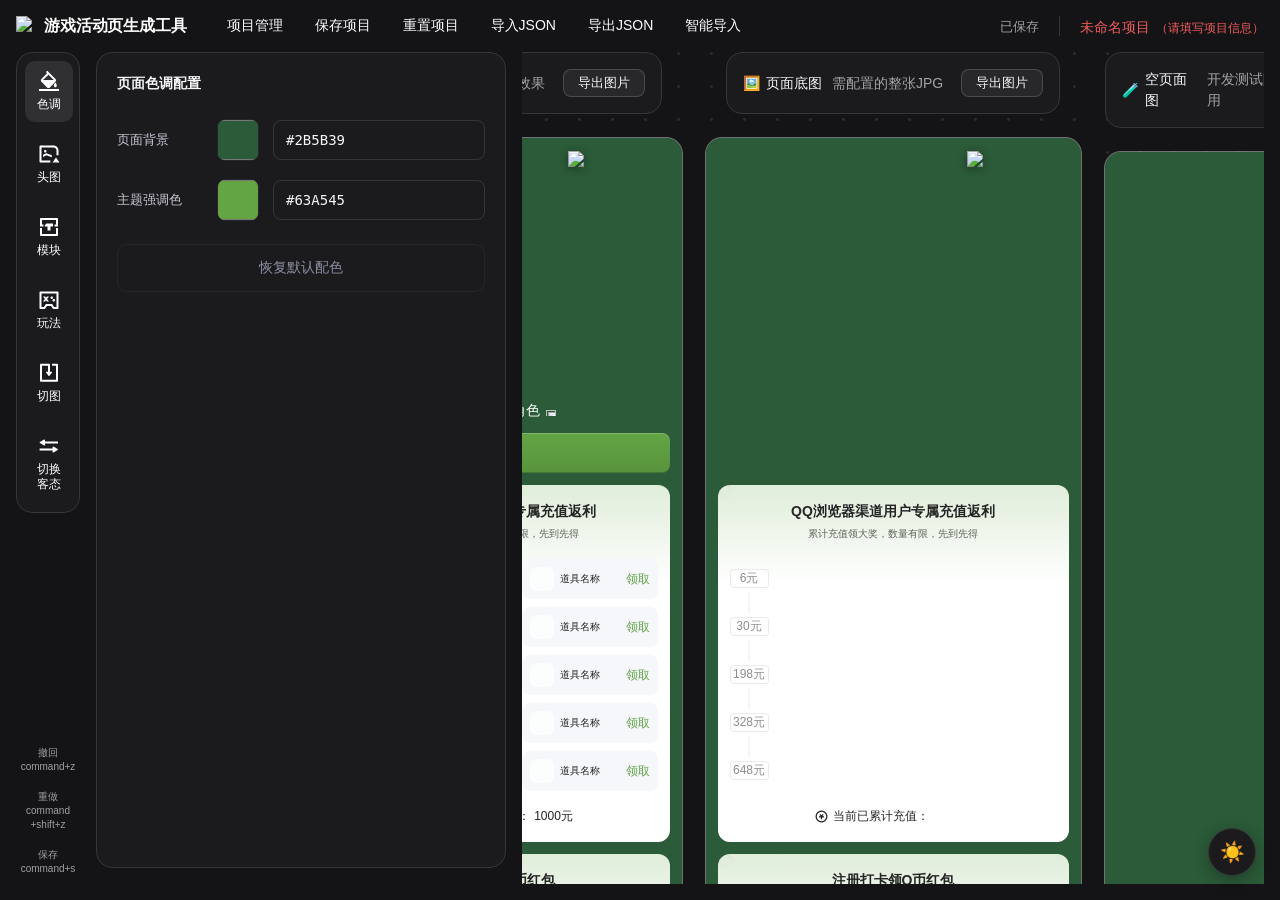
==== commit c78924ad: "Add red packet assets and update activity page" ====
--- a/index.html
+++ b/index.html
@@ -7,12 +7,49 @@
     <meta http-equiv="Cache-Control" content="no-cache, no-store, must-revalidate">
     <meta http-equiv="Pragma" content="no-cache">
     <meta http-equiv="Expires" content="0">
+    <!-- guest-top-buttons-no-link-v2 -->
     <title>游戏活动页生成工具</title>
     <script src="https://cdn.jsdelivr.net/npm/html2canvas@1.4.1/dist/html2canvas.min.js"></script>
     <script src="https://cdn.jsdelivr.net/npm/html-to-image@1.11.11/dist/html-to-image.js"></script>
     <script src="https://cdn.jsdelivr.net/npm/jszip@3.10.1/dist/jszip.min.js"></script>
     <script src="https://cdn.jsdelivr.net/npm/xlsx@0.18.5/dist/xlsx.full.min.js"></script>
     <style>
+        @font-face {
+            font-family: "PingFang SC";
+            src: url("assets/fonts/PingFangSC-Regular.woff") format("woff");
+            font-weight: 400;
+            font-style: normal;
+            font-display: swap;
+        }
+        @font-face {
+            font-family: "PingFang SC";
+            src: url("assets/fonts/PingFangSC-Medium.woff") format("woff");
+            font-weight: 500;
+            font-style: normal;
+            font-display: swap;
+        }
+        @font-face {
+            font-family: "PingFang SC";
+            src: url("assets/fonts/PingFangSC-Semibold.woff") format("woff");
+            font-weight: 600;
+            font-style: normal;
+            font-display: swap;
+        }
+        @font-face {
+            font-family: "PingFang SC";
+            src: url("assets/fonts/PingFangSC-Semibold.woff") format("woff");
+            font-weight: 700;
+            font-style: normal;
+            font-display: swap;
+        }
+        @font-face {
+            font-family: "MFYuanHei";
+            src: url("assets/fonts/PingFangSC-Regular.woff") format("woff");
+            font-weight: 400;
+            font-style: normal;
+            font-display: swap;
+        }
+
         :root {
             /* === SaaS Dark Admin (同 shenhe tool) === */
             --primary: #4F7CFF;
@@ -596,6 +633,30 @@
         .reset-color-btn:hover {
             background:var(--bg-elev-2); color:var(--text-1);
             border-color:var(--border-strong);
+        }
+        .segmented-control {
+            display:flex;
+            gap:8px;
+        }
+        .segmented-control .seg-btn {
+            flex:1;
+            height:32px;
+            border:1px solid var(--border);
+            border-radius:8px;
+            background:transparent;
+            color:var(--text-2);
+            font-size:12px;
+            cursor:pointer;
+            transition:all .15s;
+        }
+        .segmented-control .seg-btn:hover {
+            background:var(--bg-elev-2);
+            color:var(--text-1);
+        }
+        .segmented-control .seg-btn.active {
+            background:var(--primary);
+            border-color:var(--primary);
+            color:#fff;
         }
         .color-row label { font-size:13px; color:var(--text-2); width:80px; flex-shrink:0; }
         .color-swatch {
@@ -976,7 +1037,7 @@
             width:64px;
             display:flex;
             flex-direction:column;
-            gap:8px;
+            gap:16px;
             align-items:center;
             z-index:99;
         }
@@ -1130,6 +1191,13 @@
         .panel-left.tool-single-mode #guestPanel .module-actions {
             gap:10px;
             margin-bottom:14px;
+        }
+        .panel-left.tool-single-mode #guestPanel .section + .section {
+            margin-top:22px;
+        }
+        .panel-left.tool-single-mode #guestPanel .prop-input {
+            width:100%;
+            box-sizing:border-box;
         }
         .panel-left.tool-single-mode #guestPanel .btn-sm {
             min-height:30px;
@@ -2960,6 +3028,33 @@
             font-family: inherit;
         }
 
+        /* ===== 红包拉新模块·配置选项按钮 ===== */
+        .rpn-opt-row {
+            display:flex;
+            gap:6px;
+            flex-wrap:wrap;
+        }
+        .rpn-opt-btn {
+            flex:1;
+            min-width:48px;
+            padding:6px 8px;
+            font-size:12px;
+            color:var(--text-1);
+            background:var(--bg-elev-2);
+            border:1.5px solid var(--border);
+            border-radius:8px;
+            cursor:pointer;
+            font-family:inherit;
+            transition:all .2s;
+            white-space:nowrap;
+        }
+        .rpn-opt-btn:hover { border-color:var(--primary); }
+        .rpn-opt-btn.active {
+            color:#fff;
+            background:var(--primary);
+            border-color:var(--primary);
+        }
+
         /* ===== 口令码模块图标上传区域 ===== */
         .icon-upload-grid {
             display:flex;
@@ -3054,6 +3149,17 @@
             font-size:14px;
             font-weight:600;
             text-align:center;
+        }
+        .g-top-button-row {
+            width:100%; max-width:351px;
+            margin:0 auto;
+            display:flex;
+            gap:8px; /* 展示 8px，对应 @2x 切图 16px */
+        }
+        .g-top-button-row .m-role-enter-btn {
+            flex:1;
+            min-width:0;
+            margin:0;
         }
 
 
@@ -3406,18 +3512,6 @@
 
         .hidden { display:none !important; }
 
-        /* IP 浮层闪烁动画（上传后提示用户图片位置） */
-        @keyframes ip-flash {
-            0%   { opacity: 1; }
-            20%  { opacity: 0; }
-            40%  { opacity: 1; }
-            60%  { opacity: 0; }
-            100% { opacity: 1; }
-        }
-        .ip-overlay-item.ip-flash {
-            animation: ip-flash 0.7s ease-in-out;
-        }
-
         /* ===== Welcome Screen ===== */
         .welcome-overlay {
             position:fixed; top:0; left:0; right:0; bottom:0;
@@ -3481,7 +3575,7 @@
             font-size:12px; color:var(--text-3); display:block;
         }
 
-        /* 字体提示（仅 Windows 未安装 PingFang 时显示） */
+        /* 字体提示（仅内置 WOFF 加载失败时显示） */
         .font-notice {
             margin-top:24px;
             display:flex;
@@ -3860,7 +3954,7 @@
             height:auto !important;
             display:flex !important;
             flex-direction:column !important;
-            gap:8px !important;
+            gap:16px !important;
             align-items:center !important;
             z-index:9999 !important;
             background:transparent !important;
@@ -3898,7 +3992,7 @@
             .tool-rail { gap:6px; padding-top:6px; padding-bottom:6px; }
             .tool-rail-item { min-height:50px; padding:5px 0 4px; }
             .tool-rail-guest { min-height:58px; }
-            .tool-rail-shortcuts { gap:8px; }
+            .tool-rail-shortcuts { gap:16px; }
             .tool-rail-shortcuts small { display:none; }
         }
 
@@ -3936,12 +4030,12 @@
                 <span class="welcome-btn-desc">继续之前的工作</span>
             </div>
         </div>
-        <!-- 字体提示（仅 Windows 未安装 PingFang 时显示） -->
+        <!-- 字体提示（仅内置 WOFF 加载失败时显示） -->
         <div class="font-notice" id="fontNotice" style="display:none">
             <div class="font-notice-icon">ℹ️</div>
             <div class="font-notice-content">
-                <div class="font-notice-title">建议安装 PingFang SC 字体</div>
-                <div class="font-notice-desc">检测到你使用的是 Windows 系统且未安装 PingFang SC 字体。为获得与设计稿一致的最佳视觉效果，建议联系 <span class="font-notice-highlight">@casonchen</span> 获取字体文件并安装。当前已使用系统默认字体 fallback 显示，不影响功能使用。</div>
+                <div class="font-notice-title">字体文件加载失败</div>
+                <div class="font-notice-desc">内置 WOFF 字体未能加载，当前已使用系统默认字体 fallback 显示。请检查 <span class="font-notice-highlight">assets/fonts/PingFangSC-Regular.woff</span> 是否随页面一起发布。</div>
             </div>
             <button class="font-notice-close" onclick="document.getElementById('fontNotice').style.display='none'" title="关闭">✕</button>
         </div>
@@ -4073,9 +4167,8 @@
         <button class="tool-rail-item" data-tool="header" onclick="activateToolNav('header')"><img src="assets/CodeBuddyAssets/1019_16019/3.svg" alt=""><span>头图</span></button>
         <button class="tool-rail-item" data-tool="deco" onclick="activateToolNav('deco')"><img src="assets/CodeBuddyAssets/1019_16019/5.svg" alt=""><span>模块</span></button>
         <button class="tool-rail-item" data-tool="modules" onclick="activateToolNav('modules')"><img src="assets/CodeBuddyAssets/1019_16019/6.svg" alt=""><span>玩法</span></button>
-        <button class="tool-rail-item" data-tool="ip" onclick="activateToolNav('ip')"><img src="assets/CodeBuddyAssets/1019_16019/7.svg" alt=""><span>IP</span></button>
         <button class="tool-rail-item" data-tool="slice" onclick="activateToolNav('slice')"><img src="assets/CodeBuddyAssets/1019_16019/8.svg" alt=""><span>切图</span></button>
-        <button class="tool-rail-item tool-rail-guest" data-tool="guest" onclick="activateToolNav('guest')"><img src="assets/CodeBuddyAssets/1019_16019/9.svg" alt=""><span id="guestToggleLabel">切换<br>客态</span></button>
+        <button type="button" class="tool-rail-item tool-rail-guest" data-tool="guest" onclick="toggleGuestView(event)"><img src="assets/CodeBuddyAssets/1019_16019/9.svg" alt=""><span id="guestToggleLabel">切换<br>客态</span></button>
     </nav>
     <div class="tool-rail-shortcuts">
         <button onclick="undo()" title="撤回 command+z">撤回<br><small>command+z</small></button>
@@ -4224,19 +4317,6 @@
                         <button class="btn btn-outline btn-sm" onclick="deselectAll()">全不选</button>
                     </div>
                     <div class="modules-section-list" id="moduleList"></div>
-                </div>
-            </div>
-
-            <!-- IP 配置 -->
-            <div class="section collapsed" id="sectionIp">
-                <div class="section-title" onclick="toggleSection('sectionIp')">
-                    IP 配置
-                    <span class="section-collapse-btn"><svg viewBox="0 0 24 24" fill="none" stroke="currentColor" stroke-width="2" stroke-linecap="round" stroke-linejoin="round"><polyline points="6 9 12 15 18 9"/></svg></span>
-                </div>
-                <div class="section-body">
-                    <div style="font-size:11px;color:var(--text-3);margin-bottom:10px">上传任意张 IP 图片，覆盖在所有模块之上。预览区可<b>拖动改变位置</b>。每张图片独立缩放，默认 150×150px。</div>
-                    <div id="ipList"></div>
-                    <button class="reset-color-btn reset-color-wide" style="margin-top:14px" onclick="addIpImage()">＋ 添加 IP 图片</button>
                 </div>
             </div>
 
@@ -4271,14 +4351,37 @@
         </div>
         <!-- 客态配置面板 -->
         <div class="panel-left-body" id="guestPanel" style="display:none">
-            <div style="margin:14px 0 14px;padding:10px 12px;border:1px solid var(--border);border-radius:10px;background:var(--bg-elev-1);color:var(--text-3);font-size:12px;line-height:1.5">
-                页面基础配置直接复用主态，无需重复配置
+            <!-- 客态顶部按钮配置 -->
+            <div class="section" id="gSectionTopButton">
+                <div class="section-title" onclick="toggleSection('gSectionTopButton')">
+                    顶部按钮
+                    <span class="section-collapse-btn"><svg viewBox="0 0 24 24" fill="none" stroke="currentColor" stroke-width="2" stroke-linecap="round" stroke-linejoin="round"><polyline points="6 9 12 15 18 9"/></svg></span>
+                </div>
+                <div class="section-body">
+                    <div class="module-section" style="padding:12px 14px">
+                        <div class="module-section-header" style="cursor:default">
+                            <input type="checkbox" id="gTopButtonEnabled" checked onchange="updateGuestTopButtonEnabled(this.checked)">
+                            <div class="module-info">
+                                <div class="module-name">显示顶部按钮</div>
+                                <div class="module-desc">样式复用主态顶部进入游戏按钮</div>
+                            </div>
+                        </div>
+                        <div style="margin-top:12px;display:flex;flex-direction:column;gap:10px">
+                            <label style="font-size:12px;color:var(--text-2)">按钮数量</label>
+                            <div class="segmented-control g-top-button-count" role="group" aria-label="客态顶部按钮数量">
+                                <button type="button" class="seg-btn active" id="gTopButtonCount1" onclick="updateGuestTopButtonCount(1)">1 个按钮</button>
+                                <button type="button" class="seg-btn" id="gTopButtonCount2" onclick="updateGuestTopButtonCount(2)">2 个按钮</button>
+                            </div>
+                            <div style="font-size:11px;color:var(--text-3);line-height:1.5">按钮文案可在右侧预览页面上直接编辑；这里不配置文案和跳转链接。</div>
+                        </div>
+                    </div>
+                </div>
             </div>
             <!-- 客态模块配置 -->
             <div class="section" id="gSectionModules">
                 <div class="section-title" onclick="toggleSection('gSectionModules')">
                     活动模块
-                    <span class="module-count" id="gModuleCount">3/3</span>
+                    <span class="module-count" id="gModuleCount">4/4</span>
                     <span class="section-collapse-btn"><svg viewBox="0 0 24 24" fill="none" stroke="currentColor" stroke-width="2" stroke-linecap="round" stroke-linejoin="round"><polyline points="6 9 12 15 18 9"/></svg></span>
                 </div>
                 <div class="section-body">
@@ -4762,6 +4865,176 @@
     return m0 ? m0.instanceId : null;
 }
 
+// ===== 红包拉新（redpacketNew）数据：按 instanceId 隔离 =====
+// 模块内可放 1~6 个红包，红包大小由数量自动决定（与设计稿一致）；
+// 先配置整体颜色方案和红包数量；每个红包可单独选择 Q币 / 道具。
+// 红色 / 棕色方案都默认只有最后一个红包走 Q币 / 道具特殊底，其余红包使用默认素材。
+// 文案、领取条件、剩余库存仍可在画布中直接编辑。
+const REDPACKET_NEW_MAX = 6;
+// 素材命名映射：assets/redpot/{color}_{type}_{size}_{state}.png
+// 使用英文文件名，避免发布环境 / CDN 对中文路径编码不一致导致图片加载失败。
+const RPN_COLOR_CN = { red: '红色', brown: '棕色' };
+const RPN_TYPE_CN  = { default: '默认', qb: 'Q币', item: '道具' };
+const RPN_SIZE_CN  = { large: '大', medium: '中', small: '小' };
+const RPN_COLOR_FILE = { red: 'red', brown: 'brown' };
+const RPN_TYPE_FILE  = { default: 'default', qb: 'qb', item: 'item' };
+const RPN_SIZE_FILE  = { large: 'large', medium: 'medium', small: 'small' };
+const RPN_ASSET_VERSION = '20260612_redpot_v2';
+const RPN_REWARD_CN = { qb: 'Q币', item: '道具' };
+const RPN_DEFAULT_QB_AMOUNTS = {
+    1: ['3'],
+    2: ['3','12'],
+    3: ['3','8','18'],
+    4: ['3','5','8','88'],
+    5: ['3','5','8','12','22'],
+    6: ['3','4','5','12','18','22'],
+};
+const RPN_DEFAULT_ITEM_ICONS = [
+    { url:'assets/CodeBuddyAssets/259_892/6.png', name:'道具1' },
+    { url:'assets/CodeBuddyAssets/259_892/8.png', name:'道具2' },
+    { url:'assets/CodeBuddyAssets/259_892/5.png', name:'道具3' },
+    { url:'assets/CodeBuddyAssets/259_892/9.png', name:'道具4' },
+    { url:'assets/CodeBuddyAssets/259_892/7.png', name:'道具5' },
+];
+/** 根据红包数量返回每个红包的大小布局（与截图 1~6 一致） */
+function rpnSizeLayout(count) {
+    switch(count) {
+        case 1: return ['large'];
+        case 2: return ['medium','medium'];
+        case 3: return ['small','small','small'];
+        case 4: return ['small','small','small','large'];
+        case 5: return ['small','small','small','medium','medium'];
+        case 6: return ['small','small','small','small','small','small'];
+        default: return Array(Math.max(1, Math.min(count||1, REDPACKET_NEW_MAX))).fill('small');
+    }
+}
+/** 拼接红包素材路径 */
+function rpnImgPath(color, type, size, claimed) {
+    const c = RPN_COLOR_FILE[color] || 'red';
+    const t = RPN_TYPE_FILE[type] || 'qb';
+    const s = RPN_SIZE_FILE[size] || 'large';
+    return `assets/redpot/${c}_${t}_${s}_${claimed ? 'claimed' : 'unclaimed'}.png?v=${RPN_ASSET_VERSION}`;
+}
+function rpnCloneItemIcons(count = 5) {
+    return RPN_DEFAULT_ITEM_ICONS.slice(0, count).map(ic => ({...ic}));
+}
+function rpnItemRewardType(it, fallback = 'qb') {
+    const t = (it && (it.rewardType || it.type)) || fallback;
+    return t === 'item' ? 'item' : 'qb';
+}
+function rpnMaxItemIcons(size) {
+    return size === 'large' ? 5 : 2;
+}
+function rpnVisualType(d, idx, count) {
+    const rewardType = rpnItemRewardType(d && d.items && d.items[idx], d && d.rewardType);
+    // 前面的红包统一用默认底，最后一个才用 Q币/道具特殊底。
+    return idx === count - 1 ? rewardType : 'default';
+}
+function rpnIsSpecialCard(d, idx, count) {
+    return idx === count - 1;
+}
+function rpnDefaultAmount(idx, count) {
+    const arr = RPN_DEFAULT_QB_AMOUNTS[count] || RPN_DEFAULT_QB_AMOUNTS[1];
+    return arr[idx] || arr[arr.length - 1] || '3';
+}
+function _rpnDefaultItem(idx = 0, count = 1) {
+    return { rewardType: 'qb', amount: rpnDefaultAmount(idx, count), unit: 'Q币', condition: '英雄等级达到2级', btnText: '领', stock: '2026', stockText: '剩余库存： 2026', stockEnabled: true, itemIcons: rpnCloneItemIcons(5) };
+}
+const REDPACKET_NEW_DATA_TEMPLATE = {
+    title: '注册打卡领Q币红包',
+    subtitle: '仅限QQ浏览器渠道用户参与，Q币数量有限，先到先得',
+    color: 'brown',
+    rewardType: 'qb',
+    stockVisible: true,
+    itemIconCounts: { smallMedium: 2, large: 5 },
+    itemIcons: RPN_DEFAULT_ITEM_ICONS.map(ic => ({...ic})),
+    items: [ _rpnDefaultItem(0, 2), { ..._rpnDefaultItem(1, 2), condition: '英雄等级达到20级', stock: '8' } ],
+};
+let redpacketNewDataMap = {};
+function normalizeRedpacketNewData(d) {
+    if(!d) return d;
+    if(d.title == null) d.title = REDPACKET_NEW_DATA_TEMPLATE.title;
+    if(d.subtitle == null) d.subtitle = REDPACKET_NEW_DATA_TEMPLATE.subtitle;
+    if(!d.color) {
+        const lastColor = Array.isArray(d.items) && [...d.items].reverse().find(it => it && it.color)?.color;
+        d.color = lastColor === 'red' ? 'red' : 'brown';
+    }
+    if(d.color !== 'red' && d.color !== 'brown') d.color = 'brown';
+    if(d.stockVisible == null) d.stockVisible = true;
+    d.stockVisible = d.stockVisible !== false;
+    if(!d.rewardType) {
+        const firstType = Array.isArray(d.items) && d.items.find(it => it && it.type && it.type !== 'default')?.type;
+        d.rewardType = firstType === 'item' ? 'item' : 'qb';
+    }
+    if(d.rewardType !== 'qb' && d.rewardType !== 'item') d.rewardType = 'qb';
+    if(!d.itemIconCounts || typeof d.itemIconCounts !== 'object') d.itemIconCounts = { smallMedium: 2, large: 5 };
+    d.itemIconCounts.smallMedium = Math.max(1, Math.min(2, Number(d.itemIconCounts.smallMedium) || 2));
+    d.itemIconCounts.large = Math.max(1, Math.min(5, Number(d.itemIconCounts.large) || 5));
+    if(!Array.isArray(d.itemIcons)) d.itemIcons = rpnCloneItemIcons(5);
+    while(d.itemIcons.length < 5) {
+        const def = RPN_DEFAULT_ITEM_ICONS[d.itemIcons.length] || RPN_DEFAULT_ITEM_ICONS[0];
+        d.itemIcons.push({...def});
+    }
+    if(d.itemIcons.length > 5) d.itemIcons = d.itemIcons.slice(0, 5);
+    d.itemIcons.forEach((ic, i) => {
+        if(!ic.url) ic.url = RPN_DEFAULT_ITEM_ICONS[i]?.url || RPN_DEFAULT_ITEM_ICONS[0].url;
+        if(!ic.name) ic.name = `道具${i+1}`;
+    });
+    if(!Array.isArray(d.items) || d.items.length === 0) d.items = [_rpnDefaultItem(0, 1)];
+    if(d.items.length > REDPACKET_NEW_MAX) d.items = d.items.slice(0, REDPACKET_NEW_MAX);
+    const sizes = rpnSizeLayout(d.items.length);
+    d.items.forEach((it, i) => {
+        if(!it || typeof it !== 'object') it = d.items[i] = _rpnDefaultItem(i, d.items.length);
+        if(it.rewardType == null) it.rewardType = rpnItemRewardType(it, d.rewardType);
+        if(it.rewardType !== 'qb' && it.rewardType !== 'item') it.rewardType = 'qb';
+        if(it.amount == null) it.amount = '3';
+        if(it.unit == null) it.unit = 'Q币';
+        if(it.condition == null) it.condition = '英雄等级达到2级';
+        if(!it.btnText) it.btnText = '领';
+        if(it.stock == null) it.stock = '2026';
+        if(it.stockText == null) it.stockText = `剩余库存： ${it.stock}`;
+        if(it.stockEnabled == null) it.stockEnabled = true;
+        if(!Array.isArray(it.itemIcons)) it.itemIcons = d.itemIcons.map(ic => ({...ic}));
+        while(it.itemIcons.length < 5) {
+            const def = RPN_DEFAULT_ITEM_ICONS[it.itemIcons.length] || RPN_DEFAULT_ITEM_ICONS[0];
+            it.itemIcons.push({...def});
+        }
+        if(it.itemIcons.length > 5) it.itemIcons = it.itemIcons.slice(0, 5);
+        it.itemIcons.forEach((ic, iconIdx) => {
+            if(!ic.url) ic.url = RPN_DEFAULT_ITEM_ICONS[iconIdx]?.url || RPN_DEFAULT_ITEM_ICONS[0].url;
+            if(!ic.name) ic.name = `道具${iconIdx+1}`;
+        });
+        const size = sizes[i] || 'small';
+        const maxIcons = rpnMaxItemIcons(size);
+        const legacyCount = size === 'large' ? d.itemIconCounts.large : d.itemIconCounts.smallMedium;
+        it.itemIconCount = Math.max(1, Math.min(maxIcons, Number(it.itemIconCount || legacyCount) || maxIcons));
+    });
+    d.items.forEach((it, i) => { if(!it.amount) it.amount = rpnDefaultAmount(i, d.items.length); });
+    return d;
+}
+function getRedpacketNewData(instanceId) {
+    if(!instanceId) return null;
+    if(!redpacketNewDataMap[instanceId]) {
+        redpacketNewDataMap[instanceId] = JSON.parse(JSON.stringify(REDPACKET_NEW_DATA_TEMPLATE));
+    }
+    return normalizeRedpacketNewData(redpacketNewDataMap[instanceId]);
+}
+function getCurrentRedpacketNewModule() {
+    if(_expandedModuleId) {
+        const m = modules.find(mm => mm.instanceId === _expandedModuleId && mm.id === 'redpacketNew');
+        if(m) return m;
+    }
+    return modules.find(mm => mm.id === 'redpacketNew') || null;
+}
+function getCurrentRedpacketNewData() {
+    const m = getCurrentRedpacketNewModule();
+    return m ? getRedpacketNewData(m.instanceId) : null;
+}
+function _currentRedpacketNewInstanceId() {
+    const m = getCurrentRedpacketNewModule();
+    return m ? m.instanceId : null;
+}
+
 
 
 
@@ -4825,229 +5098,6 @@
 // 按 key 存储装饰覆盖：默认只有全局 key 生效
 let moduleDecorations = {};
 
-// ===== IP 浮层图片 =====
-// 一组浮在所有模块最上层的可拖动图片，每张独立位置/缩放
-// 数据格式：{ url, x, y, scale, w, h }
-//   - x, y：相对预览容器（375 宽）左上角的 px 偏移
-//   - scale：用户调节的缩放（默认 1，对应 150×150 显示尺寸）
-//   - w, h：图片原始尺寸（用来按比例显示）
-const IP_DEFAULT_DISPLAY = 75; // 150px @2x = 75px @1x（预览）
-let ipList = [];
-
-function addIpImage() {
-    const input = document.createElement('input');
-    input.type = 'file';
-    input.accept = 'image/*';
-    input.multiple = true; // 支持一次选多张
-    input.onchange = (e) => {
-        const files = Array.from(e.target.files || []).filter(f => f && f.type.startsWith('image/'));
-        if(!files.length) { e.target.value = ''; return; }
-
-        const newIndices = []; // 记录本批新增的下标，用于闪烁
-        let pending = files.length;
-
-        files.forEach((f) => {
-            const reader = new FileReader();
-            reader.onload = (ev) => {
-                const img = new Image();
-                img.onload = () => {
-                    ipList.push({
-                        url: ev.target.result,
-                        w: img.naturalWidth,
-                        h: img.naturalHeight,
-                        x: 150,
-                        y: 100,
-                        scale: 1
-                    });
-                    newIndices.push(ipList.length - 1);
-                    pending--;
-                    if(pending === 0) {
-                        renderIpList();
-                        renderPreview();
-                        pushSnapshot();
-                        // 闪烁刚刚新增的所有图，提示用户位置
-                        setTimeout(() => flashIpItems(newIndices), 50);
-                    }
-                };
-                img.src = ev.target.result;
-            };
-            reader.readAsDataURL(f);
-        });
-        e.target.value = '';
-    };
-    input.click();
-}
-
-/** 让指定下标的 IP 节点在两个预览容器里闪烁两下 */
-function flashIpItems(indices) {
-    if(!indices || !indices.length) return;
-    ['previewContainer', 'previewContainerBg'].forEach(cid => {
-        const c = document.getElementById(cid);
-        if(!c) return;
-        indices.forEach(i => {
-            const node = c.querySelector('.ip-overlay .ip-overlay-item[data-idx="' + i + '"]');
-            if(!node) return;
-            node.classList.remove('ip-flash'); // 重置
-            // 强制重排再加回 class
-            void node.offsetWidth;
-            node.classList.add('ip-flash');
-        });
-    });
-}
-
-function removeIpImage(idx) {
-    if(idx < 0 || idx >= ipList.length) return;
-    if(!confirm('确定删除这张 IP 图片？')) return;
-    ipList.splice(idx, 1);
-    renderIpList();
-    renderPreview();
-    pushSnapshot();
-}
-
-function setIpImageScale(idx, scale) {
-    const it = ipList[idx];
-    if(!it) return;
-    const oldScale = it.scale;
-    const newScale = Math.max(0.2, Math.min(4, Number(scale) || 1));
-    if(newScale === oldScale) return;
-    // 中心缩放：保持图像中心点不变 → 调整 x/y
-    const ratio = it.h / Math.max(1, it.w);
-    const oldW = IP_DEFAULT_DISPLAY * oldScale;
-    const oldH = oldW * ratio;
-    const newW = IP_DEFAULT_DISPLAY * newScale;
-    const newH = newW * ratio;
-    const cx = it.x + oldW / 2;
-    const cy = it.y + oldH / 2;
-    it.scale = newScale;
-    it.x = cx - newW / 2;
-    it.y = cy - newH / 2;
-    // 直接更新两个预览容器中对应 IP 节点的位置/尺寸，避免整页重渲卡顿
-    ['previewContainer', 'previewContainerBg'].forEach(cid => {
-        const c = document.getElementById(cid);
-        if(!c) return;
-        const node = c.querySelector('.ip-overlay .ip-overlay-item[data-idx="' + idx + '"]');
-        if(!node) return;
-        node.style.width = newW + 'px';
-        node.style.height = newH + 'px';
-        node.style.left = it.x + 'px';
-        node.style.top = it.y + 'px';
-    });
-    // 防抖 push 快照
-    clearTimeout(setIpImageScale._timer);
-    setIpImageScale._timer = setTimeout(() => pushSnapshot(), 250);
-}
-
-function setIpImagePos(idx, x, y) {
-    if(!ipList[idx]) return;
-    ipList[idx].x = Number(x) || 0;
-    ipList[idx].y = Number(y) || 0;
-    renderPreview();
-    pushSnapshot();
-}
-
-function renderIpList() {
-    const slot = document.getElementById('ipList');
-    if(!slot) return;
-    if(!ipList.length) {
-        slot.innerHTML = '<div style="font-size:11px;color:var(--text-4);text-align:center;padding:12px">暂无 IP 图片，点击下方按钮添加</div>';
-        return;
-    }
-    slot.innerHTML = ipList.map((it, i) => {
-        const z = Math.round(it.scale * 100);
-        return `
-        <div style="padding:10px;border:1px solid var(--border);border-radius:8px;background:var(--bg-elev-1);margin-bottom:10px">
-            <div style="display:flex;align-items:center;justify-content:space-between;margin-bottom:8px">
-                <div style="font-size:12px;color:var(--text-2);font-weight:500">第 ${i+1} 张</div>
-                <button class="module-action-btn danger" onclick="removeIpImage(${i})" title="删除">🗑</button>
-            </div>
-            <div style="display:flex;gap:8px;align-items:center;margin-bottom:8px">
-                <div style="width:48px;height:48px;border-radius:6px;background:var(--bg-elev-2);overflow:hidden;flex-shrink:0;display:flex;align-items:center;justify-content:center">
-                    <img src="${it.url}" style="max-width:100%;max-height:100%;object-fit:contain">
-                </div>
-                <div style="flex:1;font-size:11px;color:var(--text-3)">原始 ${it.w}×${it.h}</div>
-            </div>
-            <div style="display:flex;align-items:center;gap:8px">
-                <span style="font-size:11px;color:var(--text-3);width:30px">缩放</span>
-                <input type="range" min="20" max="400" step="1" value="${z}"
-                       style="flex:1;accent-color:var(--primary)"
-                       oninput="setIpImageScale(${i}, this.value/100); document.getElementById('ipScaleNum_${i}').value=this.value">
-                <input type="number" id="ipScaleNum_${i}" value="${z}" min="20" max="400" step="1" class="prop-input" style="width:56px;text-align:center"
-                       onchange="setIpImageScale(${i}, (+this.value)/100)">
-                <span style="font-size:11px;color:var(--text-4)">%</span>
-            </div>
-        </div>`;
-    }).join('');
-}
-
-/** 在指定预览容器顶部覆盖 IP 浮层；isBgMode=true 时也照常显示 */
-function renderIpOverlay(container, isBgMode) {
-    if(!container) return;
-    if(!ipList || !ipList.length) return;
-    const overlay = document.createElement('div');
-    overlay.className = 'ip-overlay';
-    overlay.style.cssText = 'position:absolute;left:0;top:0;width:100%;height:100%;pointer-events:none;z-index:9999';
-    if(getComputedStyle(container).position === 'static') {
-        container.style.position = 'relative';
-    }
-    ipList.forEach((it, i) => {
-        const w = IP_DEFAULT_DISPLAY * it.scale;
-        const ratio = it.h / Math.max(1, it.w);
-        const h = w * ratio;
-        const node = document.createElement('div');
-        node.className = 'ip-overlay-item';
-        node.dataset.idx = i;
-        node.style.cssText = `position:absolute;left:${it.x}px;top:${it.y}px;width:${w}px;height:${h}px;cursor:${isBgMode ? 'default' : 'grab'};user-select:none;pointer-events:${isBgMode ? 'none' : 'auto'};z-index:${10 + i};`;
-        node.innerHTML = `<img src="${it.url}" draggable="false" style="width:100%;height:100%;object-fit:contain;display:block;pointer-events:none">`;
-        if(!isBgMode) attachIpDrag(node, i);
-        overlay.appendChild(node);
-    });
-    container.appendChild(overlay);
-}
-
-function attachIpDrag(node, idx) {
-    node.addEventListener('pointerdown', (e) => {
-        e.preventDefault();
-        const startX = e.clientX, startY = e.clientY;
-        const it = ipList[idx];
-        if(!it) return;
-        const baseX = it.x, baseY = it.y;
-        node.style.cursor = 'grabbing';
-        try { node.setPointerCapture(e.pointerId); } catch(_) {}
-        const onMove = (ev) => {
-            it.x = baseX + (ev.clientX - startX);
-            it.y = baseY + (ev.clientY - startY);
-            node.style.left = it.x + 'px';
-            node.style.top = it.y + 'px';
-            syncIpToBgPreview();
-        };
-        const onUp = (ev) => {
-            node.style.cursor = 'grab';
-            node.removeEventListener('pointermove', onMove);
-            node.removeEventListener('pointerup', onUp);
-            node.removeEventListener('pointercancel', onUp);
-            try { node.releasePointerCapture(e.pointerId); } catch(_) {}
-            pushSnapshot();
-        };
-        node.addEventListener('pointermove', onMove);
-        node.addEventListener('pointerup', onUp);
-        node.addEventListener('pointercancel', onUp);
-    });
-}
-
-function syncIpToBgPreview() {
-    const c2 = document.getElementById('previewContainerBg');
-    if(!c2) return;
-    const overlay = c2.querySelector('.ip-overlay');
-    if(!overlay) return;
-    const items = overlay.querySelectorAll('.ip-overlay-item');
-    items.forEach((node, i) => {
-        const it = ipList[i];
-        if(!it) return;
-        node.style.left = it.x + 'px';
-        node.style.top = it.y + 'px';
-    });
-}
-
 // 获取装饰配置（当前为全局，不区分实例）
 function getModuleDeco(_key) {
     const override = (moduleDecorations && moduleDecorations[GLOBAL_DECO_KEY]) || {};
@@ -5225,7 +5275,7 @@
                 ${titleDeco ? `<span style="${titleDecoWrapStyle}"><img src="${titleDeco}" style="max-width:${titleDeco === DEFAULT_MODULE_DECO.titleDeco ? '35px' : '70px'};max-height:${titleDeco === DEFAULT_MODULE_DECO.titleDeco ? '12px' : '24px'};width:auto;height:auto;object-fit:contain;display:block;transform:scaleX(-1)" onerror="this.style.display='none'"></span>` : ''}
             </div>
             ${subtitleHtml}`}
-            <div class="m-tpl-content" style="margin-top:${hideHeader ? 0 : 24*S}px">
+            <div class="m-tpl-content" style="margin-top:${hideHeader ? 0 : (opts.contentMarginTop != null ? opts.contentMarginTop : 24*S)}px">
                 ${innerHtml}
             </div>
         </div>
@@ -5373,13 +5423,186 @@
     return null;
 }
 
+// ===== 新版口令码模块数据 =====
+// 模板（新建/复制时使用）——对齐 Figma「2026活动页模板 组件 / 口令码」
+const REDPACKET2_ASSET_BASE = 'assets/redpacket2/';
+const REDPACKET2_MAX_INVITE_REWARDS = 12;
+const REDPACKET2_MAX_POOL_ROWS = 10;
+const REDPACKET2_MAX_POOL_REWARDS = 2;
+const REDPACKET2_MAX_POOL_ICONS = 1;
+const REDPACKET2_ASSETS = {
+    iphone: `${REDPACKET2_ASSET_BASE}iphone.png`,
+    coin: `${REDPACKET2_ASSET_BASE}coin.png`,
+    avatarFrame: `${REDPACKET2_ASSET_BASE}avatar-frame.png`,
+    inviteTicket: `${REDPACKET2_ASSET_BASE}invite-ticket.png`,
+    coinSmall: `${REDPACKET2_ASSET_BASE}coin-small.png`,
+    lottery: `${REDPACKET2_ASSET_BASE}lottery.png`,
+    topPattern: `${REDPACKET2_ASSET_BASE}top-pattern.png`,
+    titleDeco: `${REDPACKET2_ASSET_BASE}title-deco.png`,
+};
+const REDPACKET2_DATA_TEMPLATE = {
+    title: '邀请好友 赢海量Q币',
+    subtitle: '活动期间邀请好友可获得多种档位的豪华奖励',
+    showSteps: true,
+    steps: [
+        { title: '生成口令码', desc: '分享给好友' },
+        { title: '好友复制口令码', desc: '回QQ浏览器使用' },
+        { title: '你和好友都领奖', desc: 'Q币道具拿不停' },
+    ],
+    showInviteSection: true,
+    inviteTitle: '被邀请人可领',
+    inviteRewards: [
+        { name: 'iPhone15ProMax*1', img: REDPACKET2_ASSETS.iphone },
+        { name: '88Q币', img: REDPACKET2_ASSETS.coin },
+        { name: '冰冻结晶头像框*1', img: REDPACKET2_ASSETS.avatarFrame },
+        { name: '深渊派对邀请函*200', img: REDPACKET2_ASSETS.inviteTicket },
+    ],
+    friendCodePlaceholder: '输入好友的口令码',
+    useBtnText: '去使用',
+    poolTitle: '我的奖励池',
+    poolRows: [
+        { people: '1人', leftName: '1Q币', leftImg: REDPACKET2_ASSETS.coinSmall, leftAction: '领取', rightName: '抽奖机会+1', rightImg: REDPACKET2_ASSETS.lottery, rightAction: '领取' },
+        { people: '3人', leftName: '1Q币', leftImg: REDPACKET2_ASSETS.coinSmall, leftAction: '领取', rightName: '抽奖机会+1', rightImg: REDPACKET2_ASSETS.lottery, rightAction: '领取' },
+        { people: '10人', leftName: '3Q币', leftImg: REDPACKET2_ASSETS.coinSmall, leftAction: '领取', rightName: '抽奖机会+1', rightImg: REDPACKET2_ASSETS.lottery, rightAction: '领取' },
+    ],
+    codeText: '点击右侧生成我的口令码',
+    generateBtnText: '生成',
+    shareBtnText: '分享口令',
+    invitedText: '当前已邀请好友：10',
+};
+
+/** 按 instanceId 隔离的新版口令码数据：每个模块实例一份独立配置 */
+let redpacket2DataMap = {};
+
+function cloneRedpacket2TemplatePart(v) {
+    return JSON.parse(JSON.stringify(v));
+}
+
+function _defaultRedpacket2PoolReward(rowIdx, rewardIdx) {
+    if(rewardIdx === 1) {
+        return { label: '抽奖机会+1', btnText: '领取', icon: REDPACKET2_ASSETS.lottery };
+    }
+    const labels = ['1Q币', '1Q币', '3Q币'];
+    return { label: labels[rowIdx] || '1Q币', btnText: '领取', icon: REDPACKET2_ASSETS.coinSmall };
+}
+
+function _createRedpacket2PoolRow(idx) {
+    const people = ['1人', '3人', '10人', '20人', '50人', '100人'];
+    return {
+        people: people[idx] || `${idx + 1}人`,
+        rewards: [
+            _defaultRedpacket2PoolReward(idx, 0),
+            _defaultRedpacket2PoolReward(idx, 1),
+        ],
+    };
+}
+
+function _normalizeRedpacket2PoolReward(reward, rowIdx, rewardIdx) {
+    const fallback = _defaultRedpacket2PoolReward(rowIdx, rewardIdx);
+    const r = (reward && typeof reward === 'object') ? reward : {};
+    if(r.label == null && r.name != null) r.label = r.name;
+    if(r.icon == null && r.img != null) r.icon = r.img;
+    if(r.btnText == null && r.action != null) r.btnText = r.action;
+    if(r.icons == null && r.iconList != null) r.icons = r.iconList;
+
+    r.label = String(r.label == null ? fallback.label : r.label).trim() || fallback.label;
+    r.btnText = String(r.btnText == null ? fallback.btnText : r.btnText).trim() || '领取';
+    r.icon = String(r.icon == null ? fallback.icon : r.icon).trim() || fallback.icon;
+
+    if(typeof r.icons === 'string') {
+        r.icons = r.icons.split(/[,，\n]/).map(s => s.trim()).filter(Boolean);
+    } else if(Array.isArray(r.icons)) {
+        r.icons = r.icons.map(s => String(s || '').trim()).filter(Boolean);
+    } else {
+        r.icons = [];
+    }
+    r.icons = r.icons.slice(0, REDPACKET2_MAX_POOL_ICONS);
+    if(r.icons.length) r.icon = r.icons[0];
+    return r;
+}
+
+function _normalizeRedpacket2PoolRow(row, idx) {
+    const fallback = _createRedpacket2PoolRow(idx);
+    const r = (row && typeof row === 'object') ? row : {};
+    r.people = String(r.people == null ? fallback.people : r.people).trim() || fallback.people;
+    if(!Array.isArray(r.rewards)) {
+        r.rewards = [];
+        if(r.leftName != null || r.leftImg != null || r.leftAction != null) {
+            r.rewards.push({ label: r.leftName, icon: r.leftImg, btnText: r.leftAction });
+        }
+        if(r.rightName != null || r.rightImg != null || r.rightAction != null) {
+            r.rewards.push({ label: r.rightName, icon: r.rightImg, btnText: r.rightAction });
+        }
+        if(!r.rewards.length) r.rewards = fallback.rewards;
+    }
+    r.rewards = r.rewards
+        .slice(0, REDPACKET2_MAX_POOL_REWARDS)
+        .map((reward, rewardIdx) => _normalizeRedpacket2PoolReward(reward, idx, rewardIdx));
+    if(r.rewards.length === 0) r.rewards.push(_defaultRedpacket2PoolReward(idx, 0));
+    return r;
+}
+
+/** 兼容旧工程中的占位版 redpacket2 数据，并补齐新增字段 */
+function normalizeRedpacket2Data(d) {
+    if(!d) return d;
+    const tpl = REDPACKET2_DATA_TEMPLATE;
+
+    // 旧版骨架占位文案自动迁移到设计稿默认文案；用户自定义过的文案保留。
+    if(!d.title || d.title === '新版口令码') d.title = tpl.title;
+    if(!d.subtitle || d.subtitle === '设计稿确认后补充具体内容') d.subtitle = tpl.subtitle;
+
+    ['inviteTitle','friendCodePlaceholder','useBtnText','poolTitle','codeText','generateBtnText','shareBtnText','invitedText'].forEach(k => {
+        if(d[k] == null || d[k] === '') d[k] = tpl[k];
+    });
+    if(typeof d.showSteps !== 'boolean') d.showSteps = tpl.showSteps;
+    if(typeof d.showInviteSection !== 'boolean') d.showInviteSection = tpl.showInviteSection;
+
+    const mergeFixedArray = (key) => {
+        if(!Array.isArray(d[key])) {
+            d[key] = cloneRedpacket2TemplatePart(tpl[key]);
+            return;
+        }
+        d[key] = tpl[key].map((item, i) => ({ ...cloneRedpacket2TemplatePart(item), ...(d[key][i] || {}) }));
+    };
+    mergeFixedArray('steps');
+    // poolRows 对齐列表型充值返利，支持配置档位数量和每档奖品数量，不能按模板固定为 3 档。
+    if(!Array.isArray(d.poolRows)) d.poolRows = cloneRedpacket2TemplatePart(tpl.poolRows);
+    d.poolRows = d.poolRows
+        .slice(0, REDPACKET2_MAX_POOL_ROWS)
+        .map((row, idx) => _normalizeRedpacket2PoolRow(row, idx));
+    if(d.poolRows.length < 1) d.poolRows.push(_createRedpacket2PoolRow(0));
+    // inviteRewards 是可配置数量，不能按模板固定为 4 个；只在缺失时初始化默认奖品。
+    if(!Array.isArray(d.inviteRewards)) d.inviteRewards = cloneRedpacket2TemplatePart(tpl.inviteRewards);
+    d.inviteRewards = d.inviteRewards.slice(0, REDPACKET2_MAX_INVITE_REWARDS).map((it, i) => ({
+        img: it && it.img ? it.img : REDPACKET2_ASSETS.coin,
+        name: it && it.name ? it.name : `新道具${i + 1}`,
+    }));
+    if(d.inviteRewards.length < 1) d.inviteRewards.push({ img: REDPACKET2_ASSETS.coin, name: '新道具' });
+    return d;
+}
+
+/**
+ * 获取某实例的新版口令码数据；不存在则用模板初始化
+ * @param {string} instanceId
+ */
+function getRedpacket2Data(instanceId) {
+    if(!instanceId) return null;
+    if(!redpacket2DataMap[instanceId]) {
+        redpacket2DataMap[instanceId] = cloneRedpacket2TemplatePart(REDPACKET2_DATA_TEMPLATE);
+    }
+    return normalizeRedpacket2Data(redpacket2DataMap[instanceId]);
+}
+
 // 生成一个唯一的模块实例 ID，用于复制/区分多个相同模块
 function genInstanceId() {
     return 'i_' + Date.now().toString(36) + '_' + Math.random().toString(36).slice(2, 7);
 }
 
 let modules = [
+    { instanceId: genInstanceId(), id:'rechargeList', name:'列表型充值返利', desc:'每行一个充值档位，每档最多 2 个奖品', enabled:true },
+    { instanceId: genInstanceId(), id:'redpacketNew', name:'红包拉新', desc:'按 Figma 自动排版，配置类型和数量', enabled:true },
     { instanceId: genInstanceId(), id:'redpacket', name:'口令码', desc:'口令码分享/好友助力/奖品展示', enabled:true },
+    { instanceId: genInstanceId(), id:'redpacket2', name:'新版口令码', desc:'新版口令码 - 邀请好友/奖励池/口令分享', enabled:true },
     { instanceId: genInstanceId(), id:'signin',    name:'签到', desc:'连续签到领好礼',   enabled:true },
     { instanceId: genInstanceId(), id:'lottery',   name:'抽奖', desc:'九宫格 / 多宫格抽奖，可选任务列表', enabled:true },
     { instanceId: genInstanceId(), id:'content',   name:'内容组件', desc:'多张图片，可选小标题', enabled:true },
@@ -5395,6 +5618,136 @@
     bgColor: '#065A5C'
 };
 
+// ===== 列表型充值返利（rechargeList）数据：按 instanceId 隔离 =====
+// 对齐 Figma：每行一个充值档位，右侧最多 2 个奖品卡，每个奖品卡带独立领取入口。
+const RECHARGE_LIST_MAX_ITEMS = 10; // 最多 10 档
+const RECHARGE_LIST_MAX_REWARDS = 2; // 每档最多 2 个奖品
+const RECHARGE_LIST_MAX_ICONS = 1; // 每个奖品最多 1 个图标
+const RECHARGE_LIST_ASSETS = {
+    coin: 'assets/image/morenjinbi.png',
+    lottery: 'assets/redpacket2/lottery.png',
+    ticket: 'assets/CodeBuddyAssets/259_892/5.png',
+    gift: 'assets/CodeBuddyAssets/259_892/9.png',
+    card: 'assets/CodeBuddyAssets/259_892/7.png'
+};
+const RECHARGE_LIST_DATA_TEMPLATE = {
+    title: 'QQ浏览器渠道用户专属充值返利',
+    subtitle: '累计充值领大奖，数量有限，先到先得',
+    totalLabel: '当前已累计充值：',
+    total: '1000元',
+    items: [
+        { amount: '6元', rewards: [
+            { label: '5Q币', btnText: '领取', icon: RECHARGE_LIST_ASSETS.coin },
+            { label: '道具名称', btnText: '领取', icon: RECHARGE_LIST_ASSETS.ticket }
+        ]},
+        { amount: '30元', rewards: [
+            { label: '抽奖机会+15', btnText: '领取', icon: RECHARGE_LIST_ASSETS.lottery },
+            { label: '道具名称', btnText: '领取', icon: RECHARGE_LIST_ASSETS.ticket }
+        ]},
+        { amount: '198元', rewards: [
+            { label: '抽奖机会+20', btnText: '领取', icon: RECHARGE_LIST_ASSETS.lottery },
+            { label: '道具名称', btnText: '领取', icon: RECHARGE_LIST_ASSETS.ticket }
+        ]},
+        { amount: '328元', rewards: [
+            { label: '抽奖机会+25', btnText: '领取', icon: RECHARGE_LIST_ASSETS.lottery },
+            { label: '道具名称', btnText: '领取', icon: RECHARGE_LIST_ASSETS.ticket }
+        ]},
+        { amount: '648元', rewards: [
+            { label: '抽奖机会+30', btnText: '领取', icon: RECHARGE_LIST_ASSETS.lottery },
+            { label: '道具名称', btnText: '领取', icon: RECHARGE_LIST_ASSETS.ticket }
+        ]},
+    ],
+};
+let rechargeListDataMap = {};
+
+function _defaultRechargeListReward(itemIdx, rewardIdx) {
+    if(rewardIdx === 1) {
+        return {
+            label: '道具名称',
+            btnText: '领取',
+            icon: RECHARGE_LIST_ASSETS.ticket
+        };
+    }
+    const labels = ['5Q币', '抽奖机会+15', '抽奖机会+20', '抽奖机会+25', '抽奖机会+30'];
+    return {
+        label: labels[itemIdx] || '抽奖机会+10',
+        btnText: '领取',
+        icon: itemIdx === 0 ? RECHARGE_LIST_ASSETS.coin : RECHARGE_LIST_ASSETS.lottery
+    };
+}
+function _createRechargeListItem(idx) {
+    const amounts = ['6元', '30元', '198元', '328元', '648元'];
+    return {
+        amount: amounts[idx] || '128元',
+        rewards: [
+            _defaultRechargeListReward(idx, 0),
+            _defaultRechargeListReward(idx, 1)
+        ]
+    };
+}
+function _normalizeRechargeListReward(reward, itemIdx, rewardIdx) {
+    const fallback = _defaultRechargeListReward(itemIdx, rewardIdx);
+    const r = (reward && typeof reward === 'object') ? reward : {};
+    if(r.label == null && r.text != null) r.label = r.text;
+    if(r.icon == null && r.img != null) r.icon = r.img;
+    if(r.icons == null && r.iconList != null) r.icons = r.iconList;
+
+    r.label = String(r.label == null ? (fallback.label || '道具名称') : r.label).trim() || '道具名称';
+    r.btnText = String(r.btnText == null ? (fallback.btnText || '领取') : r.btnText).trim() || '领取';
+    r.icon = String(r.icon == null ? (fallback.icon || RECHARGE_LIST_ASSETS.coin) : r.icon).trim();
+
+    if(typeof r.icons === 'string') {
+        r.icons = r.icons.split(/[,，\n]/).map(s => s.trim()).filter(Boolean);
+    } else if(Array.isArray(r.icons)) {
+        r.icons = r.icons.map(s => String(s || '').trim()).filter(Boolean);
+    } else if(Array.isArray(fallback.icons)) {
+        r.icons = fallback.icons.slice();
+    } else {
+        r.icons = [];
+    }
+    r.icons = r.icons.slice(0, RECHARGE_LIST_MAX_ICONS);
+    if(r.icons.length) r.icon = r.icons[0];
+    return r;
+}
+function _normalizeRechargeListData(d) {
+    if(!d) return d;
+    if(d.title == null) d.title = 'QQ浏览器渠道用户专属充值返利';
+    if(d.subtitle == null) d.subtitle = '';
+    if(d.totalLabel == null) d.totalLabel = '当前已累计充值：';
+    if(d.total == null) d.total = '1000元';
+    if(!Array.isArray(d.items)) d.items = [];
+    d.items.forEach((it, idx) => {
+        if(it.amount == null) it.amount = '充值档位';
+        if(!Array.isArray(it.rewards)) {
+            it.rewards = [{
+                label: it.reward == null ? _defaultRechargeListReward(idx, 0).label : it.reward,
+                btnText: it.btnText == null ? '领取' : it.btnText,
+                icon: it.icon || _defaultRechargeListReward(idx, 0).icon
+            }];
+        }
+        it.rewards = it.rewards
+            .slice(0, RECHARGE_LIST_MAX_REWARDS)
+            .map((reward, rewardIdx) => _normalizeRechargeListReward(reward, idx, rewardIdx));
+        if(it.rewards.length === 0) it.rewards.push(_defaultRechargeListReward(idx, 0));
+    });
+    return d;
+}
+function getRechargeListData(instanceId) {
+    if(!instanceId) return null;
+    if(!rechargeListDataMap[instanceId]) {
+        rechargeListDataMap[instanceId] = JSON.parse(JSON.stringify(RECHARGE_LIST_DATA_TEMPLATE));
+    }
+    return _normalizeRechargeListData(rechargeListDataMap[instanceId]);
+}
+function _currentRechargeListInstanceId() {
+    if(_expandedModuleId) {
+        const m = modules.find(mm => mm.instanceId === _expandedModuleId && mm.id === 'rechargeList');
+        if(m) return m.instanceId;
+    }
+    const m0 = modules.find(mm => mm.id === 'rechargeList');
+    return m0 ? m0.instanceId : null;
+}
+
 // ===== 主态/客态视图切换 =====
 let currentView = 'host'; // 'host' | 'guest'
 
@@ -5411,11 +5764,25 @@
     { url: 'assets/image/qblogo.png', name: 'QQ浏览器' },
 ];
 
+let guestTopButtonData = { enabled: true, count: 1, buttons: [{ text: '进入游戏' }, { text: '助力好友' }] };
+
+const G_QBPULL_DESC = '复用主态红包拉新内容（不显示剩余库存）';
 let guestModules = [
     { id:'g_return',    name:'回归礼包', desc:'回归玩家专属礼包卡片', enabled:true },
     { id:'g_redpacket', name:'红包开奖', desc:'好友红包开奖互动', enabled:true },
     { id:'g_send',      name:'发红包',   desc:'免费发红包领奖励', enabled:true },
+    { id:'g_qbpull',    name:'Q币拉新引流', desc:G_QBPULL_DESC, enabled:true },
 ];
+
+function ensureGuestQbPullModule() {
+    const m = guestModules.find(mm => mm.id === 'g_qbpull');
+    if(m) {
+        m.name = 'Q币拉新引流';
+        m.desc = G_QBPULL_DESC;
+    } else {
+        guestModules.push({ id:'g_qbpull', name:'Q币拉新引流', desc:G_QBPULL_DESC, enabled:true });
+    }
+}
 
 // 客态 - 回归礼包模块数据
 const G_RETURN_MAX_PRIZES = 12;
@@ -5471,6 +5838,12 @@
     ],
 };
 
+// 客态 - Q币拉新引流模块数据
+function createDefaultGQbPullData() {
+    return { btnText: '前往参与' };
+}
+let gQbPullData = createDefaultGQbPullData();
+
 // 客态 - 底部导航
 let guestFooterData = {
     link1: '活动规则',
@@ -5515,12 +5888,18 @@
     const guestToggleLabel = document.getElementById('guestToggleLabel');
     if(guestToggleLabel) guestToggleLabel.innerHTML = view === 'guest' ? '切换<br>主态' : '切换<br>客态';
     // 切换面板显示
-    document.getElementById('hostPanel').style.display = view === 'host' ? '' : 'none';
-    document.getElementById('guestPanel').style.display = view === 'guest' ? '' : 'none';
+    const hostPanel = document.getElementById('hostPanel');
+    const guestPanel = document.getElementById('guestPanel');
+    if(hostPanel) hostPanel.style.display = view === 'host' ? '' : 'none';
+    if(guestPanel) guestPanel.style.display = view === 'guest' ? '' : 'none';
     const gSection = document.getElementById('gSectionModules');
     if(view === 'guest' && gSection) gSection.classList.remove('collapsed');
-    // 重新渲染预览
-    renderPreview();
+    // 重新渲染预览；即使某个模块渲染异常，也不要阻断切换按钮状态更新
+    try {
+        renderPreview();
+    } catch(e) {
+        console.error('[switchView] renderPreview failed', e);
+    }
 }
 
 function openToolSection(sectionId) {
@@ -5546,10 +5925,25 @@
     }
 }
 
+function toggleGuestView(event) {
+    if(event) {
+        event.preventDefault();
+        event.stopPropagation();
+    }
+    const nextView = currentView === 'guest' ? 'host' : 'guest';
+    switchView(nextView);
+    if(nextView === 'host') {
+        document.querySelectorAll('.tool-rail-item').forEach(btn => {
+            btn.classList.toggle('active', btn.dataset.tool === 'color');
+        });
+        openToolSection('sectionColor');
+    }
+    return false;
+}
+
 function activateToolNav(tool) {
     if(tool === 'guest') {
-        switchView(currentView === 'guest' ? 'host' : 'guest');
-        if(currentView === 'host') openToolSection('sectionColor');
+        toggleGuestView();
         return;
     }
 
@@ -5572,7 +5966,6 @@
         case 'header': openToolSection('sectionHeader'); break;
         case 'deco': openToolSection('sectionModuleBase'); break;
         case 'modules': openToolSection('sectionModules'); break;
-        case 'ip': openToolSection('sectionIp'); break;
         case 'slice': openToolSection('sectionSlice'); break;
     }
     renderPreview();
@@ -5601,6 +5994,79 @@
         renderPreview();
         pushSnapshot();
     }
+}
+
+// ===== 客态顶部按钮 =====
+function normalizeGuestTopButtonData() {
+    const oldText = guestTopButtonData && guestTopButtonData.text;
+    const oldButtons = Array.isArray(guestTopButtonData && guestTopButtonData.buttons) ? guestTopButtonData.buttons : [];
+    const count = Math.max(1, Math.min(2, Number(guestTopButtonData && guestTopButtonData.count) || 1));
+    guestTopButtonData = {
+        enabled: guestTopButtonData ? guestTopButtonData.enabled !== false : true,
+        count,
+        buttons: [
+            { text: String((oldButtons[0] && oldButtons[0].text) || oldText || '进入游戏') },
+            { text: String((oldButtons[1] && oldButtons[1].text) || '助力好友') },
+        ],
+    };
+}
+
+function getGuestTopButtonText(index) {
+    normalizeGuestTopButtonData();
+    return guestTopButtonData.buttons[index] && guestTopButtonData.buttons[index].text
+        ? guestTopButtonData.buttons[index].text
+        : (index === 1 ? '助力好友' : '进入游戏');
+}
+
+function syncGuestTopButtonInputs() {
+    normalizeGuestTopButtonData();
+    const enabledInput = document.getElementById('gTopButtonEnabled');
+    const countBtn1 = document.getElementById('gTopButtonCount1');
+    const countBtn2 = document.getElementById('gTopButtonCount2');
+    if(enabledInput) enabledInput.checked = !!guestTopButtonData.enabled;
+    if(countBtn1) countBtn1.classList.toggle('active', guestTopButtonData.count === 1);
+    if(countBtn2) countBtn2.classList.toggle('active', guestTopButtonData.count === 2);
+}
+
+function updateGuestTopButtonEnabled(enabled) {
+    normalizeGuestTopButtonData();
+    guestTopButtonData.enabled = !!enabled;
+    renderPreview();
+    pushSnapshot();
+}
+
+function updateGuestTopButtonCount(count) {
+    normalizeGuestTopButtonData();
+    guestTopButtonData.count = Math.max(1, Math.min(2, Number(count) || 1));
+    syncGuestTopButtonInputs();
+    renderPreview();
+    pushSnapshot();
+}
+
+function onGuestTopButtonTextEdit(el, index) {
+    normalizeGuestTopButtonData();
+    const i = Math.max(0, Math.min(1, Number(index) || 0));
+    const fallback = i === 1 ? '助力好友' : '进入游戏';
+    const newVal = el.textContent.trim() || fallback;
+    if(newVal !== guestTopButtonData.buttons[i].text) {
+        guestTopButtonData.buttons[i].text = newVal;
+        renderPreview();
+        pushSnapshot();
+    } else if(el.textContent.trim() !== newVal) {
+        el.textContent = newVal;
+    }
+}
+
+function renderGuestTopButton(pc, isBgMode) {
+    normalizeGuestTopButtonData();
+    if(!guestTopButtonData.enabled) return '';
+    const hiddenStyle = isBgMode ? 'visibility:hidden;' : '';
+    const buttons = guestTopButtonData.buttons.slice(0, guestTopButtonData.count).map((btn, index) => {
+        const text = escapeHtml(getGuestTopButtonText(index));
+        return `<div class="m-role-enter-btn" style="${getBtnStyle(pc, 80)};${hiddenStyle}"><span class="editable-text" contenteditable="true" data-field="guestTopButtonText${index+1}" onblur="onGuestTopButtonTextEdit(this, ${index})" onkeydown="if(event.key==='Enter'){event.preventDefault();this.blur();}" style="color:#fff">${text}</span></div>`;
+    }).join('');
+    const rowClass = guestTopButtonData.count === 2 ? ' g-top-button-row' : '';
+    return `<div class="preview-module-wrap" data-module-id="guestTopBtn"><div class="${rowClass.trim() || 'g-top-button-single'}">${buttons}</div></div>`;
 }
 
 // ===== 客态顶部Logo管理 =====
@@ -5687,13 +6153,21 @@
         const detailHtml = getGuestModuleDetailHtml(m.id);
         const hasDetail = detailHtml.length > 0;
         return `
-        <div class="module-section${expandedClass}" data-idx="${i}">
-            <div class="module-section-header" ${hasDetail ? `onclick="toggleGuestModuleDetail('${m.id}', event)"` : ''} style="${hasDetail ? 'cursor:pointer' : ''}">
+        <div class="module-section${expandedClass}" draggable="true" data-idx="${i}" data-module-id="${m.id||''}"
+             ondragstart="onGuestModuleDragStart(event,${i})"
+             ondragend="onGuestModuleDragEnd(event)"
+             ondragover="onGuestModuleDragOver(event,${i})"
+             ondragleave="onGuestModuleDragLeave(event)"
+             ondrop="onGuestModuleDrop(event,${i})">
+            <div class="module-section-header">
+                <div class="module-drag-handle" title="拖拽排序">
+                    <svg width="14" height="14" viewBox="0 0 24 24" fill="none" stroke="currentColor" stroke-width="2" stroke-linecap="round"><line x1="3" y1="6" x2="21" y2="6"/><line x1="3" y1="12" x2="21" y2="12"/><line x1="3" y1="18" x2="21" y2="18"/></svg>
+                </div>
                 <input type="checkbox" ${m.enabled?'checked':''} onclick="event.stopPropagation();toggleGuestModule(${i})">
-                <div class="module-info">
+                <div class="module-info" ${hasDetail ? `onclick="toggleGuestModuleDetail('${m.id}', event)" style="cursor:pointer"` : ''}>
                     <div class="module-name">${m.name}</div>
                 </div>
-                ${hasDetail ? `<span class="module-expand-btn" style="margin-left:auto;font-size:12px;color:var(--text-4);transition:transform 0.2s;${isExpanded?'transform:rotate(180deg)':''}"><svg width="12" height="12" viewBox="0 0 24 24" fill="none" stroke="currentColor" stroke-width="2" stroke-linecap="round" stroke-linejoin="round"><polyline points="6 9 12 15 18 9"/></svg></span>` : ''}
+                ${hasDetail ? `<div class="module-detail-toggle${isExpanded?' active':''}" onclick="toggleGuestModuleDetail('${m.id}',event)" title="展开详细配置"><svg viewBox="0 0 24 24" fill="none" stroke="currentColor" stroke-width="2" stroke-linecap="round" stroke-linejoin="round"><polyline points="6 9 12 15 18 9"/></svg></div>` : ''}
             </div>
             ${hasDetail ? `<div class="module-detail-body">${detailHtml}</div>` : ''}
         </div>`;
@@ -5707,10 +6181,66 @@
     renderGuestModuleList();
 }
 
+let _gDragIdx = null;
+function onGuestModuleDragStart(e, idx) {
+    _gDragIdx = idx;
+    e.dataTransfer.effectAllowed = 'move';
+    e.dataTransfer.setData('text/plain', idx);
+    setTimeout(() => {
+        const el = document.querySelectorAll('#gModuleList .module-section')[idx];
+        if(el) el.classList.add('dragging');
+    }, 0);
+}
+function onGuestModuleDragEnd() {
+    document.querySelectorAll('#gModuleList .module-section').forEach(el => {
+        el.classList.remove('dragging', 'drag-over', 'drag-over-top', 'drag-over-bottom');
+    });
+    _gDragIdx = null;
+}
+function onGuestModuleDragOver(e, idx) {
+    e.preventDefault();
+    e.dataTransfer.dropEffect = 'move';
+    if(_gDragIdx === null || _gDragIdx === idx) return;
+    const el = e.currentTarget;
+    const rect = el.getBoundingClientRect();
+    const isTop = e.clientY < rect.top + rect.height / 2;
+    el.classList.remove('drag-over-top', 'drag-over-bottom');
+    el.classList.add(isTop ? 'drag-over-top' : 'drag-over-bottom', 'drag-over');
+}
+function onGuestModuleDragLeave(e) {
+    e.currentTarget.classList.remove('drag-over', 'drag-over-top', 'drag-over-bottom');
+}
+function onGuestModuleDrop(e, targetIdx) {
+    e.preventDefault();
+    e.currentTarget.classList.remove('drag-over', 'drag-over-top', 'drag-over-bottom');
+    if(_gDragIdx === null || _gDragIdx === targetIdx) return;
+    const rect = e.currentTarget.getBoundingClientRect();
+    const insertBelow = e.clientY >= rect.top + rect.height / 2;
+    const item = guestModules.splice(_gDragIdx, 1)[0];
+    let insertIdx = targetIdx;
+    if(_gDragIdx < targetIdx) insertIdx--;
+    if(insertBelow) insertIdx++;
+    guestModules.splice(Math.max(0, insertIdx), 0, item);
+    _gDragIdx = null;
+    renderGuestModuleList();
+    renderPreview();
+    pushSnapshot();
+}
+
+function renderGQbPullSyncNotice() {
+    return `
+    <div class="detail-sub-section">
+        <div style="padding:10px 12px;border:1px solid var(--border);border-radius:8px;background:var(--bg-elev-1);font-size:11px;color:var(--text-3);line-height:1.6">
+            自动对齐主态「红包拉新」样式：主态配置成什么样，客态这里就展示什么样；仅不显示剩余库存。
+        </div>
+    </div>`;
+}
+
 function getGuestModuleDetailHtml(moduleId) {
     switch(moduleId) {
         case 'g_return': return renderGReturnIconConfig();
         case 'g_send': return renderGSendIconConfig();
+        case 'g_qbpull': return renderGQbPullSyncNotice();
         default: return '';
     }
 }
@@ -6354,10 +6884,16 @@
     // 恢复快照
     if(snapshot) {
         restoreSnapshot(snapshot);
+        const orderChanged = moveDefaultModulesToPageTop();
         // 恢复后手动推一个初始快照
         undoStack = [snapshot];
         redoStack = [];
         updateUndoRedoButtons();
+        if(orderChanged) {
+            renderModuleList();
+            if(_expandedModuleId) _rerenderModuleDetail(_expandedModuleId);
+            renderPreview();
+        }
     }
 
     // 兜底：恢复后如果某些"默认应该有"的素材仍为空（旧版本项目可能没保存），自动加载默认
@@ -6633,6 +7169,7 @@
         '.m-role-enter-btn',
         '.redpacket-copy-btn',
         '.redpacket-use-btn',
+        '.redpacket2-share-btn',
         '.lottery-task-slice-btn',
         '.more-benefit-slice-btn',
         '.signin-slice-btn',
@@ -6948,9 +7485,15 @@
 
             // 恢复快照
             restoreSnapshot(snapshotStr);
+            const orderChanged = moveDefaultModulesToPageTop();
             undoStack = [snapshotStr];
             redoStack = [];
             updateUndoRedoButtons();
+            if(orderChanged) {
+                renderModuleList();
+                if(_expandedModuleId) _rerenderModuleDetail(_expandedModuleId);
+                renderPreview();
+            }
 
             showExportImportToast('✅ 项目导入成功');
 
@@ -7260,7 +7803,6 @@
     headerLogoImg = null;
     headerBrowserLogoImg = createDefaultHeaderBrowserLogo();
     moduleDecorations = {};
-    ipList = [];
     colors = { background:'#2B5B39', primary:'#63A545' };
     assistBgColor = '#065A5C';
     assistMode = 'noTask';
@@ -7273,8 +7815,13 @@
     const initialContentIid = genInstanceId();
     const initialCustomIid = genInstanceId();
     const initialPassIid = genInstanceId();
+    const initialRechargeListIid = genInstanceId();
+    const initialRedpacketNewIid = genInstanceId();
     modules.push(
+        { instanceId: initialRechargeListIid, id:'rechargeList', name:'列表型充值返利', desc:'每行一个充值档位，每档最多 2 个奖品', enabled:true },
+        { instanceId: initialRedpacketNewIid, id:'redpacketNew', name:'红包拉新', desc:'按 Figma 自动排版，配置类型和数量', enabled:true },
         { instanceId: initialIid, id:'redpacket', name:'口令码', desc:'口令码分享/好友助力/奖品展示', enabled:true },
+        { instanceId: genInstanceId(), id:'redpacket2', name:'新版口令码', desc:'新版口令码 - 邀请好友/奖励池/口令分享', enabled:true },
         { instanceId: initialSigninIid, id:'signin', name:'签到', desc:'连续签到领好礼', enabled:true },
         { instanceId: initialLotteryIid, id:'lottery', name:'抽奖', desc:'九宫格 / 多宫格抽奖，可选任务列表', enabled:true },
         { instanceId: initialContentIid, id:'content', name:'内容组件', desc:'多张图片，可选小标题', enabled:true },
@@ -7286,6 +7833,7 @@
     // 重置实例数据：清空 map，按当前模块表为每个口令码实例创建一份模板数据
     redpacketDataMap = {};
     redpacketDataMap[initialIid] = JSON.parse(JSON.stringify(REDPACKET_DATA_TEMPLATE));
+    redpacket2DataMap = {};
     signinDataMap = {};
     signinDataMap[initialSigninIid] = JSON.parse(JSON.stringify(SIGNIN_DATA_TEMPLATE));
     moreDataMap = {};
@@ -7298,6 +7846,10 @@
     customDataMap[initialCustomIid] = JSON.parse(JSON.stringify(CUSTOM_DATA_TEMPLATE));
     passDataMap = {};
     passDataMap[initialPassIid] = JSON.parse(JSON.stringify(PASS_DATA_TEMPLATE));
+    rechargeListDataMap = {};
+    rechargeListDataMap[initialRechargeListIid] = JSON.parse(JSON.stringify(RECHARGE_LIST_DATA_TEMPLATE));
+    redpacketNewDataMap = {};
+    redpacketNewDataMap[initialRedpacketNewIid] = JSON.parse(JSON.stringify(REDPACKET_NEW_DATA_TEMPLATE));
     roleData = { selectText: '点击选择角色' };
     assistData = { title: '攒好友助力兑奖品', subtitle: 'Q币每12小时补货一次，补完即止', taskTitle: '领积分，兑奖品', tasks: [
         { text: '每日登录本活动页面', reward: '+10积分', btnText: '立即领取' },
@@ -7371,16 +7923,20 @@
         { url: 'assets/image/wangzhelogo.png', name: '王者荣耀' },
         { url: 'assets/image/qblogo.png', name: 'QQ浏览器' },
     ];
+    guestTopButtonData = { enabled: true, count: 1, buttons: [{ text: '进入游戏' }, { text: '助力好友' }] };
     guestModules.length = 0;
     guestModules.push(
         { id:'g_return',    name:'回归礼包', desc:'回归玩家专属礼包卡片', enabled:true },
         { id:'g_redpacket', name:'红包开奖', desc:'好友红包开奖互动', enabled:true },
         { id:'g_send',      name:'发红包',   desc:'免费发红包领奖励', enabled:true },
+        { id:'g_qbpull',    name:'Q币拉新引流', desc:G_QBPULL_DESC, enabled:true },
     );
     gReturnData = createDefaultGReturnData();
     gRedpacketData = { title: '来自你的好友', subtitle: '送你一个游戏红包，快看看能抽中什么吧', step1Text: '先点击助力你的好友', step2Text: '再打开好友送你的红包', openCountLabel: '开奖次数：10', recordLabel: '查看开奖记录', btn1Text: '助力', btn2Text: '打开', prizeImg1: GUEST_IMG+'14.png', prizeImg2: GUEST_IMG+'15.png', lotteryImg: 'assets/image/hongbao.png' };
     gSendData = { title: '免费发红包\u00A0领奖励', subtitle: '赠人红包，手留福利！快和游戏搭子一起发起来～', leftTag: '好友可抽', rightTag: '我可以抽', leftPrizeText: 'Q币、海量游戏道具', rightPrizeText: '华为手机、周边、Q币', btnText: '我也去发一份', leftIcons: [{url:'assets/CodeBuddyAssets/982_1225/4.png'},{url:'assets/CodeBuddyAssets/982_1225/5.png'},{url:'assets/CodeBuddyAssets/982_1225/6.png'}], rightIcons: [{url:'assets/CodeBuddyAssets/982_1225/9.png'},{url:'assets/CodeBuddyAssets/982_1225/8.png'},{url:'assets/CodeBuddyAssets/982_1225/7.png'}] };
+    gQbPullData = createDefaultGQbPullData();
     guestFooterData = { link1: '活动规则', link2: '中奖记录', link3: '意见反馈' };
+    syncGuestTopButtonInputs();
     undoStack = [];
     redoStack = [];
 }
@@ -7415,6 +7971,7 @@
     renderHeaderBrowserLogoPreview();
 
     // 初始化客态 UI 控件
+    syncGuestTopButtonInputs();
 
     // 确保视图 tab 正确
     switchView(currentView);
@@ -7427,7 +7984,6 @@
     renderGuestModuleList();
     renderGuestLogoList();
     renderModuleBaseDeco();
-    renderIpList();
     renderPreview();
     // 首次进入 / 重新初始化时，强制预览滚动区回到顶部，避免浏览器恢复上次滚动位置后
     // sticky 标题贴边，造成顶部 UI 像被裁切的错觉。
@@ -7746,48 +8302,28 @@
     saveCurrentProjectData();
 }
 
-// 检测 Windows 用户是否未安装 PingFang SC 字体
-function checkPingFangFont() {
+// 检测内置 WOFF 字体是否加载成功
+async function checkPingFangFont() {
+    const el = document.getElementById('fontNotice');
+    if(!el) return;
+
     try {
-        // 调试用：?previewFontNotice=1 强制显示提示（方便 Mac 预览 Windows 效果）
+        // 调试用：?previewFontNotice=1 强制显示提示
         const forcePreview = /[?&]previewFontNotice=1\b/.test(location.search);
         if(forcePreview) {
-            const el = document.getElementById('fontNotice');
-            if(el) el.style.display = 'flex';
+            el.style.display = 'flex';
             return;
         }
 
-        // 仅检测 Windows 平台
-        const ua = navigator.userAgent;
-        const isWindows = /Windows|Win64|Win32|WOW64/i.test(ua);
-        if(!isWindows) return;
-
-        // 使用 Canvas 文字宽度对比法检测字体是否存在
-        // 对比渲染同一段文字在 "PingFang SC" 和 "serif"（一定存在）下的宽度
-        const testStr = '测试字符ABC123';
-        const size = '72px';
-        const canvas = document.createElement('canvas');
-        const ctx = canvas.getContext('2d');
-
-        // baseline: 用 serif 测量
-        ctx.font = `${size} serif`;
-        const baselineWidth = ctx.measureText(testStr).width;
-
-        // 用 PingFang SC，如果字体不存在会 fallback 到 serif，宽度会相同
-        ctx.font = `${size} "PingFang SC", serif`;
-        const testWidth = ctx.measureText(testStr).width;
-
-        // 再用一个肯定 fallback 到 serif 的不存在字体作为对照
-        ctx.font = `${size} "NonExistentFontXXX123", serif`;
-        const fallbackWidth = ctx.measureText(testStr).width;
-
-        // 如果 PingFang 测出来的宽度和 fallback 一致，说明 PingFang 字体不存在
-        if(Math.abs(testWidth - fallbackWidth) < 0.5) {
-            const el = document.getElementById('fontNotice');
-            if(el) el.style.display = 'flex';
+        if(!document.fonts || !document.fonts.load) return;
+
+        const testStr = '活动页字体测试ABC123';
+        await document.fonts.load('13px "PingFang SC"', testStr);
+        if(!document.fonts.check('13px "PingFang SC"', testStr)) {
+            el.style.display = 'flex';
         }
     } catch(e) {
-        // 检测失败不影响使用
+        el.style.display = 'flex';
     }
 }
 
@@ -8949,6 +9485,14 @@
                 <div id="passImageSlot_${key}"></div>
             </div>`;
         }
+        case 'redpacketNew': {
+            return `
+            <div class="detail-sub-section">
+                <div class="detail-sub-title">红包配置</div>
+                <div style="font-size:11px;color:var(--text-3);margin-bottom:10px">按 Figma 自动排版：先选 Q币 / 道具，再设红包数量（1~${REDPACKET_NEW_MAX} 个）。红色 / 棕色都默认最后一个红包为特殊样式，其余红包使用默认素材。文案、条件、库存可在预览区直接编辑</div>
+                <div id="redpacketNewList_${key}"></div>
+            </div>`;
+        }
         case 'lottery': {
             const d = getLotteryData(key);
             const isMulti = d.kind === 'multi';
@@ -9007,9 +9551,49 @@
                 <div id="drawTaskIconGrid" style="display:none"></div>
             </div>`;
             /* 奖品图标管理已移除 — 该模块只允许配置底色 */
+        case 'redpacket2': {
+            const d = getRedpacket2Data(key);
+            const count = d && d.inviteRewards ? d.inviteRewards.length : 4;
+            return `
+            <div class="detail-sub-section">
+                <div class="detail-sub-title">步骤引导</div>
+                <label style="display:flex;align-items:center;gap:8px;font-size:12px;color:var(--text-2);cursor:pointer;user-select:none">
+                    <input type="checkbox" ${d.showSteps ? 'checked' : ''} onchange="window.setRedpacket2ShowSteps && window.setRedpacket2ShowSteps('${key}', this.checked)">
+                    <span>显示顶部步骤引导</span>
+                </label>
+            </div>
+            <div class="detail-sub-section">
+                <div class="detail-sub-title">被邀请人奖励管理</div>
+                <label style="display:flex;align-items:center;gap:8px;font-size:12px;color:var(--text-2);cursor:pointer;user-select:none;margin-bottom:10px">
+                    <input type="checkbox" ${d.showInviteSection ? 'checked' : ''} onchange="window.setRedpacket2ShowInviteSection && window.setRedpacket2ShowInviteSection('${key}', this.checked)">
+                    <span>显示被邀请人奖励区</span>
+                </label>
+                <div style="font-size:11px;color:var(--text-3);margin-bottom:10px">奖品数量可配置，一排最多 4 个，最多 ${REDPACKET2_MAX_INVITE_REWARDS} 个；点击图标可上传替换，奖品名称可在预览区直接编辑。</div>
+                <div style="display:flex;align-items:center;gap:8px;margin-bottom:10px">
+                    <span style="font-size:12px;color:var(--text-2)">奖品数量</span>
+                    <button class="btn btn-outline btn-sm" style="width:28px;height:28px;padding:0;justify-content:center" data-rp2-action="dec-invite-reward" data-iid="${key}" onclick="event.preventDefault();event.stopPropagation();window.setRedpacket2InviteRewardCount && window.setRedpacket2InviteRewardCount(this.dataset.iid, window.getRedpacket2Data(this.dataset.iid).inviteRewards.length - 1)">－</button>
+                    <input type="number" id="redpacket2InviteRewardCount_${key}" class="prop-input task-count-input" min="1" max="${REDPACKET2_MAX_INVITE_REWARDS}" value="${count}" style="width:56px;text-align:center" data-rp2-count-input="invite-reward" data-iid="${key}" onchange="event.stopPropagation();window.setRedpacket2InviteRewardCount && window.setRedpacket2InviteRewardCount(this.dataset.iid, Number(this.value))">
+                    <button class="btn btn-outline btn-sm" style="width:28px;height:28px;padding:0;justify-content:center" data-rp2-action="inc-invite-reward" data-iid="${key}" onclick="event.preventDefault();event.stopPropagation();window.setRedpacket2InviteRewardCount && window.setRedpacket2InviteRewardCount(this.dataset.iid, window.getRedpacket2Data(this.dataset.iid).inviteRewards.length + 1)">＋</button>
+                    <span style="font-size:11px;color:var(--text-4)">/ 最多 ${REDPACKET2_MAX_INVITE_REWARDS}</span>
+                </div>
+                <div id="redpacket2InviteRewardList_${key}" style="display:flex;flex-wrap:wrap;gap:12px"></div>
+            </div>
+            <div class="detail-sub-section">
+                <div class="detail-sub-title">奖励池管理</div>
+                <div style="font-size:11px;color:var(--text-3);margin-bottom:10px">样式和逻辑与列表型充值返利一致：左侧配置档位数量、每档奖品数量和奖励图标；档位、奖品文案和领取文字可在预览区直接编辑。</div>
+                <div id="redpacket2PoolItems_${key}"></div>
+            </div>`;
+        }
         case 'recharge': return `
             <div class="detail-sub-section">
                 <div style="font-size:11px;color:var(--text-3)">深色卡片底色根据页面背景色自动生成，文案可在预览区直接编辑</div>
+            </div>`;
+        case 'rechargeList': return `
+            <div class="detail-sub-section">
+                <div class="detail-sub-title">列表型充值返利</div>
+                <div style="font-size:11px;color:var(--text-3);margin-bottom:10px">已按设计稿对齐：每行一个档位，每档最多 2 个奖品；档位、奖品文案和领取文字可编辑。</div>
+                <div id="rechargeListItems_${key}"></div>
+                <button class="btn btn-outline btn-sm" style="width:100%;justify-content:center;margin-top:4px" onclick="addRechargeListItem('${key}')">＋ 添加档位（最多 ${RECHARGE_LIST_MAX_ITEMS} 档）</button>
             </div>`;
         case 'benefits': return `
             <div class="detail-sub-section">
@@ -9078,6 +9662,13 @@
         case 'pass':
             renderPassImageSlot(key);
             break;
+        case 'redpacket2':
+            renderRedpacket2InviteRewardList(key);
+            renderRedpacket2PoolPanel(key);
+            break;
+        case 'redpacketNew':
+            renderRedpacketNewPanel(key);
+            break;
         case 'benefits':
             renderBenefitIconPanel();
             break;
@@ -9086,7 +9677,25 @@
             break;
         case 'recharge':
             break;
-    }
+        case 'rechargeList':
+            renderRechargeListItemPanel(key);
+            break;
+    }
+}
+
+function moveDefaultModulesToPageTop() {
+    const priority = ['rechargeList', 'redpacketNew'];
+    const topModules = [];
+    const otherModules = [];
+    modules.forEach(m => {
+        if(priority.includes(m.id)) topModules.push(m);
+        else otherModules.push(m);
+    });
+    topModules.sort((a, b) => priority.indexOf(a.id) - priority.indexOf(b.id));
+    const nextModules = topModules.concat(otherModules);
+    const changed = nextModules.some((m, i) => modules[i] !== m);
+    if(changed) modules.splice(0, modules.length, ...nextModules);
+    return changed;
 }
 
 function renderModuleList() {
@@ -9156,6 +9765,12 @@
             redpacketDataMap[newId] = JSON.parse(JSON.stringify(srcData));
         }
     }
+    if(src.id === 'redpacket2') {
+        const srcData = getRedpacket2Data(src.instanceId);
+        if(srcData) {
+            redpacket2DataMap[newId] = JSON.parse(JSON.stringify(srcData));
+        }
+    }
     if(src.id === 'signin') {
         const srcData = getSigninData(src.instanceId);
         if(srcData) {
@@ -9190,6 +9805,18 @@
         const srcData = getPassData(src.instanceId);
         if(srcData) {
             passDataMap[newId] = JSON.parse(JSON.stringify(srcData));
+        }
+    }
+    if(src.id === 'rechargeList') {
+        const srcData = getRechargeListData(src.instanceId);
+        if(srcData) {
+            rechargeListDataMap[newId] = JSON.parse(JSON.stringify(srcData));
+        }
+    }
+    if(src.id === 'redpacketNew') {
+        const srcData = getRedpacketNewData(src.instanceId);
+        if(srcData) {
+            redpacketNewDataMap[newId] = JSON.parse(JSON.stringify(srcData));
         }
     }
     if(moduleDecorations[src.instanceId]) {
@@ -9215,12 +9842,15 @@
     modules.splice(i, 1);
     // 清理对应实例的数据 / 装饰资源
     delete redpacketDataMap[target.instanceId];
+    delete redpacket2DataMap[target.instanceId];
     delete signinDataMap[target.instanceId];
     delete moreDataMap[target.instanceId];
     delete lotteryDataMap[target.instanceId];
     delete contentDataMap[target.instanceId];
     delete customDataMap[target.instanceId];
     delete passDataMap[target.instanceId];
+    delete rechargeListDataMap[target.instanceId];
+    delete redpacketNewDataMap[target.instanceId];
     delete moduleDecorations[target.instanceId];
     // 如果删的是当前展开的详情，折叠一下
     if(_expandedModuleId === target.instanceId) _expandedModuleId = null;
@@ -9572,12 +10202,12 @@
     // 渲染“空页面图”（只保留头部 KV + 页面底色）
     renderEmptyPagePreview();
 
-    // 渲染 IP 浮层（覆盖在所有模块之上，可拖动）
-    renderIpOverlay(c1, false);
-    renderIpOverlay(c2, true);
-
-    // 同步左右预览区每个模块的高度：右侧模块高度与左侧保持一致
-    setTimeout(syncModuleHeights, 50);
+    // 同步左右预览区每个模块的高度：右侧模块高度与左侧保持一致；同步完成后再对齐空页面高度
+    setTimeout(() => {
+        syncModuleHeights();
+        syncEmptyPageHeight();
+    }, 50);
+    setTimeout(syncEmptyPageHeight, 160);
 
     // 绑定预览区按钮的切图hover事件
     setTimeout(bindSliceHoverEvents, 60);
@@ -9597,15 +10227,28 @@
 
     c3.style.background = colors.background;
     c3.style.position = 'relative';
+    c3.style.height = 'auto';
+    c3.style.minHeight = '262px';
     c3.innerHTML = header;
 
     // 导出空页面图时保持“长图”尺寸：高度跟随当前完整页面，模块区域全部显示为页面底色。
-    requestAnimationFrame(() => {
-        const c1 = document.getElementById('previewContainer');
-        const c2 = document.getElementById('previewContainerBg');
-        const h = Math.max(262, c1 ? c1.scrollHeight : 0, c2 ? c2.scrollHeight : 0);
-        c3.style.minHeight = h + 'px';
-    });
+    requestAnimationFrame(syncEmptyPageHeight);
+}
+
+function syncEmptyPageHeight() {
+    const c3 = document.getElementById('previewContainerEmpty');
+    if(!c3) return;
+    const c1 = document.getElementById('previewContainer');
+    const c2 = document.getElementById('previewContainerBg');
+    const h = Math.ceil(Math.max(
+        262,
+        c1 ? c1.scrollHeight : 0,
+        c1 ? c1.offsetHeight : 0,
+        c2 ? c2.scrollHeight : 0,
+        c2 ? c2.offsetHeight : 0
+    ));
+    c3.style.height = h + 'px';
+    c3.style.minHeight = h + 'px';
 }
 
 // 同步左右预览区所有模块高度，确保右侧每个模块与左侧一模一样高
@@ -9666,6 +10309,7 @@
     let html = '';
     switch(m.id) {
         case 'redpacket': html = renderRedpacket(pc, isBgMode, m); break;
+        case 'redpacket2': html = renderRedpacket2(pc, isBgMode, m); break;
         case 'assist': html = renderAssist(pc, isBgMode); break;
         case 'skin': html = renderSkin(pc, isBgMode); break;
         case 'signin': html = renderSignin(pc, isBgMode, m); break;
@@ -9674,8 +10318,10 @@
         case 'content':html = renderContent(pc, isBgMode, m); break;
         case 'custom': html = renderCustom(pc, isBgMode, m); break;
         case 'pass':   html = renderPass(pc, isBgMode, m); break;
+        case 'redpacketNew': html = renderRedpacketNew(pc, isBgMode, m); break;
         case 'draw': html = renderDraw(pc, isBgMode); break;
         case 'recharge': html = renderRecharge(pc, isBgMode); break;
+        case 'rechargeList': html = renderRechargeList(pc, isBgMode, m); break;
         case 'benefits': html = renderBenefits(pc, isBgMode); break;
         default: return '';
     }
@@ -9862,6 +10508,468 @@
         pushSnapshot();
     }
 }
+
+// ---- Module: 新版口令码 ----
+function renderRedpacket2(pc, isBgMode, m) {
+    const iid = (m && m.instanceId) || (modules.find(mm => mm.id === 'redpacket2') || {}).instanceId;
+    const d = getRedpacket2Data(iid);
+    const editable = 'contenteditable="true"';
+    const S = 0.5; // 750→375 缩放比
+    const buttonVis = isBgMode ? 'visibility:hidden;' : '';
+    const editAttrs = field => `class="editable-text" ${editable} data-field="${field}" onblur="onRedpacket2TextEdit(this,'${field}','${iid}')" onkeydown="if(event.key==='Enter'){event.preventDefault();this.blur();}"`;
+    const baseText = 'font-family:PingFang SC,Arial,sans-serif;color:#242424;box-sizing:border-box';
+    const rewardBg = '#F6F7FA';
+    const lineColor = 'rgba(0,0,0,0.18)';
+
+    function poolRewardCard(rowIndex, side, img, name, action) {
+        const nameField = `poolRows.${rowIndex}.${side}Name`;
+        const actionField = `poolRows.${rowIndex}.${side}Action`;
+        return `
+            <div style="height:${80*S}px;background:${rewardBg};border-radius:${16*S}px;padding:${16*S}px;display:flex;align-items:center;justify-content:space-between;gap:${8*S}px;box-sizing:border-box;overflow:hidden">
+                <div style="display:flex;align-items:center;gap:${12*S}px;min-width:0;flex:1">
+                    <div style="width:${48*S}px;height:${48*S}px;border-radius:${12*S}px;background:#fff;display:flex;align-items:center;justify-content:center;overflow:hidden;flex:0 0 auto">
+                        <img src="${img}" style="width:92%;height:92%;object-fit:contain;display:block" onerror="this.style.visibility='hidden'">
+                    </div>
+                    <span style="font-size:${20*S}px;line-height:${26*S}px;color:#242424;white-space:nowrap;overflow:hidden;text-overflow:ellipsis" ${editAttrs(nameField)}>${name}</span>
+                </div>
+                <span style="font-size:${24*S}px;line-height:${32*S}px;color:#66A848;white-space:nowrap;flex:0 0 auto" ${editAttrs(actionField)}>${action}</span>
+            </div>`;
+    }
+
+    const titleHtml = `
+        <span style="display:inline-flex;align-items:center;justify-content:center;gap:${8*S}px;max-width:100%">
+            <img src="${REDPACKET2_ASSETS.titleDeco}" style="width:${24*S}px;height:${24*S}px;display:block;object-fit:contain" onerror="this.style.display='none'">
+            <span ${editAttrs('title')}>${d.title}</span>
+            <img src="${REDPACKET2_ASSETS.titleDeco}" style="width:${24*S}px;height:${24*S}px;display:block;object-fit:contain" onerror="this.style.display='none'">
+        </span>`;
+    const subtitleHtml = `<span ${editAttrs('subtitle')}>${d.subtitle}</span>`;
+
+    const sectionTitle = (field, text) => `
+        <div style="display:flex;align-items:center;justify-content:center;gap:${16*S}px;width:100%;${baseText}">
+            <span style="width:${32*S}px;border-top:${Math.max(0.5, 1*S)}px solid ${lineColor};height:0;flex:0 0 auto"></span>
+            <span style="font-size:${22*S}px;line-height:${30*S}px;white-space:nowrap" ${editAttrs(field)}>${text}</span>
+            <span style="width:${32*S}px;border-top:${Math.max(0.5, 1*S)}px solid ${lineColor};height:0;flex:0 0 auto"></span>
+        </div>`;
+
+    const stepHtml = d.steps.map((step, i) => `
+        <div style="display:flex;align-items:center;justify-content:center;gap:${16*S}px;min-width:0;flex:1 1 0;height:100%;${baseText}">
+            <div style="width:${28*S}px;height:${28*S}px;border-radius:50%;background:${pc};color:#fff;display:flex;align-items:center;justify-content:center;flex:0 0 auto;font-size:${17*S}px;line-height:${23*S}px;font-weight:600">${i+1}</div>
+            <div style="display:flex;flex-direction:column;align-items:flex-start;min-width:0;white-space:nowrap;text-align:left">
+                <span style="font-size:${20*S}px;line-height:${30*S}px;font-weight:500" ${editAttrs(`steps.${i}.title`)}>${step.title}</span>
+                <span style="font-size:${20*S}px;line-height:${24*S}px;font-weight:400" ${editAttrs(`steps.${i}.desc`)}>${step.desc}</span>
+            </div>
+        </div>`).join('');
+    const stepSectionHtml = d.showSteps ? `
+            <div style="height:${90*S}px;width:100%;border:${Math.max(0.5, 1*S)}px solid rgba(0,0,0,0.08);border-radius:${16*S}px;background:#fff;box-sizing:border-box;display:flex;align-items:center;justify-content:center;padding:0 ${16*S}px;overflow:hidden">
+                ${stepHtml}
+            </div>` : '';
+
+    const inviteItems = (d.inviteRewards || []).slice(0, REDPACKET2_MAX_INVITE_REWARDS);
+    const inviteRows = [];
+    for(let i = 0; i < inviteItems.length; i += 4) inviteRows.push(inviteItems.slice(i, i + 4));
+    const inviteRewardsHtml = inviteRows.map((row, ri) => {
+        const cols = row.length || 1;
+        const gap = 16 * S;
+        const cells = row.map((reward, ii) => {
+            const i = ri * 4 + ii;
+            return `
+            <div style="width:calc((100% - ${(cols-1)*gap}px) / ${cols});height:${180*S}px;background:${rewardBg};border-radius:${16*S}px;padding:${16*S}px;box-sizing:border-box;display:flex;flex-direction:column;align-items:center;gap:${16*S}px;overflow:hidden;${baseText};flex:0 0 auto">
+                <div style="width:${72*S}px;height:${72*S}px;border-radius:${16*S}px;display:flex;align-items:center;justify-content:center;overflow:hidden;flex:0 0 auto;background:${i >= 2 ? '#fff' : 'transparent'}">
+                    <img src="${reward.img}" style="max-width:100%;max-height:100%;width:100%;height:100%;object-fit:contain;display:block" onerror="this.style.visibility='hidden'">
+                </div>
+                <div style="height:${60*S}px;width:100%;display:flex;align-items:center;justify-content:center;text-align:center;font-size:${22*S}px;line-height:${30*S}px;overflow:hidden;word-break:break-word;overflow-wrap:anywhere" ${editAttrs(`inviteRewards.${i}.name`)}>${reward.name}</div>
+            </div>`;
+        }).join('');
+        return `<div style="display:flex;gap:${gap}px${ri > 0 ? ';margin-top:'+gap+'px' : ''}">${cells}</div>`;
+    }).join('');
+
+    const smallButton = (cls, field, text) => `
+        <div class="${cls}" style="width:${144*S}px;height:${64*S}px;${getBtnStyle(pc,64)};${buttonVis}border-radius:${16*S}px;display:flex;align-items:center;justify-content:center;flex:0 0 auto;box-sizing:border-box;overflow:hidden">
+            <span style="color:#fff;font-size:${28*S}px;line-height:${36*S}px;font-family:PingFang SC,Arial,sans-serif;white-space:nowrap" ${editAttrs(field)}>${text}</span>
+        </div>`;
+
+    const inputRow = (placeholderField, placeholderText, btnClass, btnField, btnText) => `
+        <div style="display:flex;align-items:center;gap:${24*S}px;width:100%;height:${64*S}px;box-sizing:border-box">
+            <div style="height:${64*S}px;flex:1;min-width:0;border:${Math.max(0.5, 1*S)}px solid rgba(0,0,0,0.08);border-radius:${16*S}px;background:#fff;display:flex;align-items:center;padding:0 ${24*S}px;box-sizing:border-box;overflow:hidden">
+                <span style="font-size:${22*S}px;line-height:${30*S}px;color:rgba(0,0,0,0.60);font-family:PingFang SC,Arial,sans-serif;white-space:nowrap;overflow:hidden;text-overflow:ellipsis" ${editAttrs(placeholderField)}>${placeholderText}</span>
+            </div>
+            ${smallButton(btnClass, btnField, btnText)}
+        </div>`;
+    const inviteSectionHtml = d.showInviteSection ? `
+            <div style="display:flex;flex-direction:column;gap:${16*S}px;width:100%">
+                ${sectionTitle('inviteTitle', d.inviteTitle)}
+                <div style="width:100%">
+                    ${inviteRewardsHtml}
+                </div>
+                ${inputRow('friendCodePlaceholder', d.friendCodePlaceholder, 'redpacket-use-btn', 'useBtnText', d.useBtnText)}
+            </div>` : '';
+
+    const renderPoolIcon = src => `
+        <span style="width:${48*S}px;height:${48*S}px;border-radius:${12*S}px;overflow:hidden;display:inline-flex;align-items:center;justify-content:center;flex-shrink:0;background:rgba(255,255,255,0.72)">
+            <img src="${escapeHtml(src || REDPACKET2_ASSETS.coinSmall)}" style="width:100%;height:100%;object-fit:contain;display:block" onerror="this.style.display='none'">
+        </span>`;
+    const renderPoolReward = (reward, rowIdx, rewardIdx, rewardCount) => {
+        const icons = (reward.icons && reward.icons.length ? reward.icons : [reward.icon || REDPACKET2_ASSETS.coinSmall]).slice(0, REDPACKET2_MAX_POOL_ICONS);
+        const rewardWidth = rewardCount === 1 ? 560 : 272;
+        const rewardFlex = rewardCount === 1 ? '1 1 auto' : `0 0 ${rewardWidth*S}px`;
+        const label = String(reward.label || '道具名称').replace(/\s*\n+\s*/g, '');
+        return `
+        <div class="redpacket2-pool-reward-cell" data-row-idx="${rowIdx}" data-reward-idx="${rewardIdx}" style="width:${rewardWidth*S}px;height:${80*S}px;background:${rewardBg};border-radius:${16*S}px;display:flex;align-items:center;min-width:0;flex:${rewardFlex};overflow:hidden;position:relative;box-sizing:border-box;padding:${16*S}px ${64*S}px ${16*S}px ${16*S}px;${isBgMode ? 'visibility:hidden;' : ''}">
+            <div style="display:flex;align-items:center;gap:${12*S}px;min-width:0;max-width:100%;flex:1">
+                ${icons.map(src => renderPoolIcon(src)).join('')}
+                <span style="min-width:0;flex:1;font-size:${20*S}px;line-height:${24*S}px;font-weight:400;color:#242424;font-family:PingFang SC,sans-serif;white-space:nowrap;overflow:hidden;text-overflow:ellipsis">
+                    <span style="display:inline-block;max-width:100%;white-space:nowrap;overflow:hidden;text-overflow:ellipsis;vertical-align:top" ${editAttrs(`poolRows.${rowIdx}.rewards.${rewardIdx}.label`)}>${escapeHtml(label)}</span>
+                </span>
+            </div>
+            <div class="redpacket2-pool-claim-text" style="position:absolute;right:${16*S}px;top:50%;transform:translateY(-50%);font-size:${24*S}px;line-height:${32*S}px;color:${pc};font-family:PingFang SC,sans-serif;white-space:nowrap;">
+                <span ${editAttrs(`poolRows.${rowIdx}.rewards.${rewardIdx}.btnText`)}>${escapeHtml(reward.btnText || '领取')}</span>
+            </div>
+        </div>`;
+    };
+    const poolRows = (d.poolRows || []).slice(0, REDPACKET2_MAX_POOL_ROWS);
+    const poolRowsHtml = poolRows.map((row, i) => {
+        const rewards = (row.rewards || []).slice(0, REDPACKET2_MAX_POOL_REWARDS);
+        return `
+        <div style="height:${80*S}px;display:flex;align-items:center;position:relative;${i === 0 ? '' : `margin-top:${16*S}px`};${baseText}">
+            ${i < poolRows.length - 1 ? `<div style="position:absolute;left:${39*S}px;top:${67*S}px;width:0;height:${42*S}px;border-left:1px solid rgba(0,0,0,0.08);transform:translateX(-0.5px);pointer-events:none"></div>` : ''}
+            <div style="width:${78*S}px;height:${38*S}px;border:1px solid rgba(0,0,0,0.08);border-radius:${8*S}px;background:rgba(255,255,255,0.58);display:flex;align-items:center;justify-content:center;flex-shrink:0;color:#8D8D8D;font-size:${24*S}px;line-height:${30*S}px;font-family:PingFang SC,sans-serif;white-space:nowrap;overflow:hidden">
+                <span ${editAttrs(`poolRows.${i}.people`)}>${escapeHtml(row.people)}</span>
+            </div>
+            <div style="margin-left:${16*S}px;display:flex;align-items:center;gap:${16*S}px;flex:1;min-width:0;height:100%">
+                ${rewards.map((reward, rewardIdx) => renderPoolReward(reward, i, rewardIdx, rewards.length)).join('')}
+            </div>
+        </div>`;
+    }).join('');
+
+    const shareIconSvg = `<svg viewBox="0 0 32 32" width="${32*S}" height="${32*S}" aria-hidden="true" style="display:block;flex:0 0 auto"><path d="M21 6h5v5M26 6L14 18" fill="none" stroke="currentColor" stroke-width="3" stroke-linecap="round" stroke-linejoin="round"/><path d="M24 17v8a3 3 0 0 1-3 3H8a3 3 0 0 1-3-3V12a3 3 0 0 1 3-3h8" fill="none" stroke="currentColor" stroke-width="3" stroke-linecap="round"/></svg>`;
+    const inviteIconHtml = `<img src="assets/image/yaoqing.png" style="width:${30*S}px;height:${30*S}px;object-fit:contain;display:block;flex:0 0 auto" onerror="this.style.display='none'">`;
+    const invitedTextHtml = isBgMode ? escapeHtml(String(d.invitedText || '').replace(/([：:]\s*)\d+\s*$/, '$1')) : escapeHtml(d.invitedText || '');
+
+    const innerHtml = `
+        <div style="display:flex;flex-direction:column;gap:${36*S}px;width:100%;${baseText}">
+            ${stepSectionHtml}
+
+            ${inviteSectionHtml}
+
+            <div style="display:flex;flex-direction:column;gap:${16*S}px;width:100%">
+                ${sectionTitle('poolTitle', d.poolTitle)}
+                <div style="display:flex;flex-direction:column;width:100%">
+                    ${poolRowsHtml}
+                </div>
+                ${inputRow('codeText', d.codeText, 'redpacket-copy-btn', 'generateBtnText', d.generateBtnText)}
+                <div class="redpacket2-share-btn" style="height:${80*S}px;width:100%;${getBtnStyle(pc,80)};${buttonVis}border-radius:${16*S}px;display:flex;align-items:center;justify-content:center;gap:${8*S}px;color:#fff;box-sizing:border-box;overflow:hidden">
+                    ${shareIconSvg}
+                    <span style="font-size:${28*S}px;line-height:${36*S}px;font-family:PingFang SC,Arial,sans-serif;white-space:nowrap" ${editAttrs('shareBtnText')}>${d.shareBtnText}</span>
+                </div>
+            </div>
+
+            <div style="display:flex;align-items:center;justify-content:center;gap:${4*S}px;color:#242424;width:100%">
+                ${inviteIconHtml}
+                <span style="font-size:${22*S}px;line-height:${30*S}px;font-family:PingFang SC,Arial,sans-serif;white-space:nowrap" ${editAttrs('invitedText')}>${invitedTextHtml}</span>
+            </div>
+        </div>`;
+
+    return renderModuleTemplate({
+        moduleId: iid,
+        title: titleHtml,
+        subtitle: subtitleHtml,
+        primaryColor: pc,
+        bgPattern: REDPACKET2_ASSETS.topPattern,
+        titleDeco: null,
+        scale: S,
+        bodyPad: `padding:${36*S}px ${24*S}px ${36*S}px`,
+        contentMarginTop: 36*S,
+    }, innerHtml);
+}
+
+function setRedpacket2ValueByPath(obj, path, value) {
+    if(!obj || !path) return false;
+    const parts = String(path).split('.');
+    let cur = obj;
+    for(let i = 0; i < parts.length; i++) {
+        const rawKey = parts[i];
+        const key = /^\d+$/.test(rawKey) ? Number(rawKey) : rawKey;
+        if(i === parts.length - 1) {
+            if(cur[key] === value) return false;
+            cur[key] = value;
+            return true;
+        }
+        if(cur[key] == null) return false;
+        cur = cur[key];
+    }
+    return false;
+}
+
+// 新版口令码模块画布上编辑文字的回调（带 instanceId）
+function onRedpacket2TextEdit(el, field, instanceId) {
+    const newVal = el.textContent.trim();
+    const d = getRedpacket2Data(instanceId);
+    if(!d || !newVal) return;
+    if(setRedpacket2ValueByPath(d, field, newVal)) {
+        renderPreview();
+        pushSnapshot();
+    }
+}
+
+function setRedpacket2ShowSteps(instanceId, checked) {
+    const d = getRedpacket2Data(instanceId);
+    if(!d) return;
+    const next = !!checked;
+    if(d.showSteps === next) return;
+    d.showSteps = next;
+    renderPreview();
+    pushSnapshot();
+}
+
+function setRedpacket2ShowInviteSection(instanceId, checked) {
+    const d = getRedpacket2Data(instanceId);
+    if(!d) return;
+    const next = !!checked;
+    if(d.showInviteSection === next) return;
+    d.showInviteSection = next;
+    renderPreview();
+    pushSnapshot();
+}
+
+// ===== 新版口令码 · 被邀请人奖励配置 =====
+function bindRedpacket2InviteRewardControls(instanceId) {
+    const iid = instanceId;
+    document.querySelectorAll(`[data-iid="${iid}"][data-rp2-action]`).forEach(el => {
+        el.onclick = (event) => {
+            const action = el.dataset.rp2Action;
+            const d = getRedpacket2Data(iid);
+            if(!d) return;
+            event.preventDefault();
+            event.stopPropagation();
+            if(action === 'inc-invite-reward') {
+                setRedpacket2InviteRewardCount(iid, d.inviteRewards.length + 1);
+            } else if(action === 'dec-invite-reward') {
+                setRedpacket2InviteRewardCount(iid, d.inviteRewards.length - 1);
+            } else if(action === 'upload-invite-reward') {
+                uploadRedpacket2InviteRewardImg(iid, Number(el.dataset.idx));
+            }
+        };
+    });
+    const input = document.querySelector(`[data-iid="${iid}"][data-rp2-count-input="invite-reward"]`);
+    if(input) {
+        input.onchange = (event) => {
+            event.stopPropagation();
+            setRedpacket2InviteRewardCount(iid, Number(input.value));
+        };
+    }
+}
+function renderRedpacket2InviteRewardList(instanceId) {
+    const iid = instanceId || ((modules.find(mm => mm.id === 'redpacket2') || {}).instanceId);
+    if(!iid) return;
+    const d = getRedpacket2Data(iid);
+    const container = document.getElementById(`redpacket2InviteRewardList_${iid}`);
+    if(!container || !d) return;
+    container.innerHTML = (d.inviteRewards || []).map((it, i) => `
+        <div style="position:relative;display:flex;flex-direction:column;align-items:center;gap:4px">
+            <div class="icon-upload-item" data-rp2-action="upload-invite-reward" data-iid="${iid}" data-idx="${i}" onclick="event.preventDefault();event.stopPropagation();window.uploadRedpacket2InviteRewardImg && window.uploadRedpacket2InviteRewardImg(this.dataset.iid, Number(this.dataset.idx))" title="点击替换图标">
+                <img src="${it.img}">
+            </div>
+            <div style="font-size:10px;color:var(--text-3);line-height:1;max-width:64px;text-align:center;white-space:nowrap;overflow:hidden;text-overflow:ellipsis">${it.name || '道具'+(i+1)}</div>
+        </div>`).join('');
+    const input = document.getElementById(`redpacket2InviteRewardCount_${iid}`);
+    if(input) input.value = d.inviteRewards.length;
+    bindRedpacket2InviteRewardControls(iid);
+}
+
+function renderRedpacket2PoolPanel(instanceId) {
+    const iid = instanceId || ((modules.find(mm => mm.id === 'redpacket2') || {}).instanceId);
+    if(!iid) return;
+    const d = getRedpacket2Data(iid);
+    const container = document.getElementById(`redpacket2PoolItems_${iid}`);
+    if(!container || !d) return;
+    const rows = d.poolRows || [];
+    const renderIconThumb = (src, onclick, title) => `
+        <button type="button" onclick="${onclick}" title="${title || '点击上传替换图标'}" style="width:42px;height:42px;border-radius:10px;border:1px solid var(--border);background:var(--bg-elev-2);padding:4px;display:flex;align-items:center;justify-content:center;cursor:pointer;overflow:hidden">
+            <img src="${escapeHtml(src || REDPACKET2_ASSETS.coinSmall)}" style="width:100%;height:100%;object-fit:contain;border-radius:7px" onerror="this.style.visibility='hidden'">
+        </button>`;
+    container.innerHTML = `
+        <div style="display:flex;align-items:center;gap:8px;margin-bottom:10px">
+            <span style="font-size:12px;color:var(--text-2)">档位数量</span>
+            <button class="btn btn-outline btn-sm" style="width:28px;height:28px;padding:0;justify-content:center" onclick="setRedpacket2PoolRowCount('${iid}', getRedpacket2Data('${iid}').poolRows.length - 1)">－</button>
+            <input type="number" id="redpacket2PoolCount_${iid}" class="prop-input task-count-input" min="1" max="${REDPACKET2_MAX_POOL_ROWS}" value="${rows.length}" style="width:56px;text-align:center" onchange="setRedpacket2PoolRowCount('${iid}', +this.value)">
+            <button class="btn btn-outline btn-sm" style="width:28px;height:28px;padding:0;justify-content:center" onclick="setRedpacket2PoolRowCount('${iid}', getRedpacket2Data('${iid}').poolRows.length + 1)">＋</button>
+            <span style="font-size:11px;color:var(--text-4)">/ 最多 ${REDPACKET2_MAX_POOL_ROWS}</span>
+        </div>
+        ${rows.map((row, idx) => {
+            const rewards = row.rewards || [];
+            return `
+            <div style="padding:10px;border:1px solid var(--border);border-radius:8px;background:var(--bg-elev-1);margin-bottom:10px">
+                <div style="display:flex;align-items:center;justify-content:space-between;margin-bottom:10px">
+                    <div style="font-size:12px;color:var(--text-2);font-weight:500">第 ${idx + 1} 档</div>
+                    ${rows.length > 1 ? `<button class="module-action-btn danger" onclick="removeRedpacket2PoolRow('${iid}',${idx})" title="删除此档">🗑</button>` : ''}
+                </div>
+                <div style="display:flex;align-items:center;gap:8px;margin-bottom:10px">
+                    <span style="font-size:11px;color:var(--text-3);min-width:58px">奖品数量</span>
+                    <button class="rpn-opt-btn${rewards.length === 1 ? ' active' : ''}" style="flex:0 0 54px;padding:5px 0" onclick="setRedpacket2PoolRewardCount('${iid}',${idx},1)">1 个</button>
+                    <button class="rpn-opt-btn${rewards.length !== 1 ? ' active' : ''}" style="flex:0 0 54px;padding:5px 0" onclick="setRedpacket2PoolRewardCount('${iid}',${idx},2)">2 个</button>
+                </div>
+                <div style="display:grid;grid-template-columns:repeat(2,42px);gap:10px;margin-top:8px">
+                    ${rewards.map((reward, rewardIdx) => {
+                        const src = (reward.icons && reward.icons.length ? reward.icons[0] : reward.icon) || REDPACKET2_ASSETS.coinSmall;
+                        return renderIconThumb(src, `triggerRedpacket2PoolIconUpload('${iid}',${idx},${rewardIdx})`, `奖品 ${rewardIdx + 1} 图标`);
+                    }).join('')}
+                </div>
+            </div>`;
+        }).join('')}
+        <button class="btn btn-outline btn-sm" style="width:100%;justify-content:center;margin-top:4px" onclick="addRedpacket2PoolRow('${iid}')">＋ 添加档位（最多 ${REDPACKET2_MAX_POOL_ROWS} 档）</button>
+    `;
+}
+
+function setRedpacket2InviteRewardCount(instanceId, target) {
+    const d = getRedpacket2Data(instanceId);
+    if(!d) return;
+    const items = d.inviteRewards || (d.inviteRewards = []);
+    target = Math.max(1, Math.min(REDPACKET2_MAX_INVITE_REWARDS, Number(target) || 1));
+    while(items.length > target) items.pop();
+    while(items.length < target) {
+        items.push({ img: REDPACKET2_ASSETS.coin, name: '新道具' });
+    }
+    renderRedpacket2InviteRewardList(instanceId);
+    renderPreview();
+    pushSnapshot();
+}
+
+function uploadRedpacket2InviteRewardImg(instanceId, idx) {
+    const d = getRedpacket2Data(instanceId);
+    if(!d || !d.inviteRewards || !d.inviteRewards[idx]) return;
+    const input = document.createElement('input');
+    input.type = 'file';
+    input.accept = 'image/*';
+    input.onchange = (e) => {
+        const f = e.target.files && e.target.files[0];
+        if(!f || !f.type.startsWith('image/')) return;
+        const reader = new FileReader();
+        reader.onload = (ev) => {
+            d.inviteRewards[idx].img = ev.target.result;
+            renderRedpacket2InviteRewardList(instanceId);
+            renderPreview();
+            pushSnapshot();
+        };
+        reader.readAsDataURL(f);
+    };
+    input.click();
+}
+
+function addRedpacket2PoolRow(instanceId) {
+    const d = getRedpacket2Data(instanceId);
+    if(!d) return;
+    if(d.poolRows.length >= REDPACKET2_MAX_POOL_ROWS) { alert('最多 ' + REDPACKET2_MAX_POOL_ROWS + ' 档'); return; }
+    d.poolRows.push(_createRedpacket2PoolRow(d.poolRows.length));
+    renderRedpacket2PoolPanel(instanceId);
+    renderPreview();
+    pushSnapshot();
+}
+
+function removeRedpacket2PoolRow(instanceId, idx) {
+    const d = getRedpacket2Data(instanceId);
+    if(!d || d.poolRows.length <= 1) return;
+    d.poolRows.splice(idx, 1);
+    renderRedpacket2PoolPanel(instanceId);
+    renderPreview();
+    pushSnapshot();
+}
+
+function setRedpacket2PoolRowCount(instanceId, target) {
+    const d = getRedpacket2Data(instanceId);
+    if(!d) return;
+    target = Math.max(1, Math.min(REDPACKET2_MAX_POOL_ROWS, Number(target) || 1));
+    while(d.poolRows.length > target) d.poolRows.pop();
+    while(d.poolRows.length < target) d.poolRows.push(_createRedpacket2PoolRow(d.poolRows.length));
+    d.poolRows = d.poolRows.map((row, idx) => _normalizeRedpacket2PoolRow(row, idx));
+    renderRedpacket2PoolPanel(instanceId);
+    renderPreview();
+    pushSnapshot();
+}
+
+function setRedpacket2PoolRewardCount(instanceId, rowIdx, count) {
+    const d = getRedpacket2Data(instanceId);
+    if(!d || !d.poolRows[rowIdx]) return;
+    count = Math.max(1, Math.min(REDPACKET2_MAX_POOL_REWARDS, Number(count) || 1));
+    const rewards = d.poolRows[rowIdx].rewards || (d.poolRows[rowIdx].rewards = []);
+    while(rewards.length > count) rewards.pop();
+    while(rewards.length < count) rewards.push(_defaultRedpacket2PoolReward(rowIdx, rewards.length));
+    d.poolRows[rowIdx].rewards = rewards.map((reward, rewardIdx) => _normalizeRedpacket2PoolReward(reward, rowIdx, rewardIdx));
+    renderRedpacket2PoolPanel(instanceId);
+    renderPreview();
+    pushSnapshot();
+}
+
+function triggerRedpacket2PoolIconUpload(instanceId, rowIdx, rewardIdx) {
+    const d = getRedpacket2Data(instanceId);
+    if(!d || !d.poolRows[rowIdx] || !d.poolRows[rowIdx].rewards[rewardIdx]) return;
+    const input = document.createElement('input');
+    input.type = 'file';
+    input.accept = 'image/*';
+    input.onchange = (e) => {
+        const file = e.target.files && e.target.files[0];
+        if(!file || !file.type.startsWith('image/')) return;
+        const reader = new FileReader();
+        reader.onload = (ev) => {
+            const reward = d.poolRows[rowIdx].rewards[rewardIdx];
+            reward.icon = ev.target.result;
+            reward.icons = [];
+            d.poolRows[rowIdx].rewards[rewardIdx] = _normalizeRedpacket2PoolReward(reward, rowIdx, rewardIdx);
+            renderRedpacket2PoolPanel(instanceId);
+            renderPreview();
+            pushSnapshot();
+        };
+        reader.readAsDataURL(file);
+    };
+    input.click();
+}
+
+// 新版口令码配置面板使用 inline onclick，显式挂到 window，避免局部作用域导致按钮不生效。
+Object.assign(window, {
+    getRedpacket2Data,
+    setRedpacket2ShowSteps,
+    setRedpacket2ShowInviteSection,
+    setRedpacket2InviteRewardCount,
+    renderRedpacket2InviteRewardList,
+    uploadRedpacket2InviteRewardImg,
+    renderRedpacket2PoolPanel,
+    addRedpacket2PoolRow,
+    removeRedpacket2PoolRow,
+    setRedpacket2PoolRowCount,
+    setRedpacket2PoolRewardCount,
+    triggerRedpacket2PoolIconUpload,
+    bindRedpacket2InviteRewardControls,
+});
+
+
+// 新版口令码配置面板事件委托：不依赖 inline onclick，避免动态面板作用域问题。
+document.addEventListener('click', (event) => {
+    const target = event.target && event.target.closest ? event.target.closest('[data-rp2-action]') : null;
+    if(!target) return;
+    const iid = target.dataset.iid;
+    const d = getRedpacket2Data(iid);
+    if(!d) return;
+    const action = target.dataset.rp2Action;
+    if(action === 'inc-invite-reward') {
+        event.preventDefault();
+        event.stopPropagation();
+        setRedpacket2InviteRewardCount(iid, d.inviteRewards.length + 1);
+    } else if(action === 'dec-invite-reward') {
+        event.preventDefault();
+        event.stopPropagation();
+        setRedpacket2InviteRewardCount(iid, d.inviteRewards.length - 1);
+    } else if(action === 'upload-invite-reward') {
+        event.preventDefault();
+        event.stopPropagation();
+        uploadRedpacket2InviteRewardImg(iid, Number(target.dataset.idx));
+    }
+}, true);
+
+document.addEventListener('change', (event) => {
+    const target = event.target;
+    if(!target || !target.matches || !target.matches('[data-rp2-count-input="invite-reward"]')) return;
+    event.stopPropagation();
+    setRedpacket2InviteRewardCount(target.dataset.iid, Number(target.value));
+}, true);
 
 // 通用模块文字编辑回调
 function onModuleTextEdit(el, dataObj, field) {
@@ -11987,6 +13095,340 @@
 }
 
 
+// ---- Module: 红包拉新（redpacketNew）----
+// 复用通用模块模板（顶部装饰 + 主/副标题）+ 1~6 个红包；
+// 排版严格对应 Figma：内容宽 654@2x，卡片高 220@2x，卡片行与库存行分离。
+// 1大 / 2中 / 3小 / 3小+1大 / 3小+2中 / 6小。
+const RPN_CARD_METRICS = {
+    large:  { w:654, h:220 },
+    medium: { w:315, h:220 },
+    small:  { w:202, h:220 },
+};
+const RPN_QB_LAYOUT = {
+    large:  { textX:141, textY:33, textW:213, numF:80, unitF:36, condF:22, amountMb:-16, btnCx:530, btnCy:110, btnF:33 },
+    medium: { textX:26,  textY:35, textW:168, numF:72, unitF:32, condF:20, amountMb:-12, btnCx:248, btnCy:110, btnF:27 },
+    small:  { textX:17,  textY:26, textW:168, numF:44, unitF:20, condF:18, amountMb:-6,  btnCx:101, btnCy:169, btnF:22 },
+};
+const RPN_ITEM_LAYOUT = {
+    large:  { groupX:55, groupY:57, groupW:384, icon:64, gap:16, textGap:12, condF:22, btnCx:530, btnCy:110, btnF:33 },
+    medium: { groupX:26, groupY:58, groupW:168, icon:64, gap:16, textGap:12, condF:20, btnCx:248, btnCy:110, btnF:27 },
+    small:  { groupX:17, groupY:26, groupW:168, icon:64, gap:16, textGap:8,  condF:18, btnCx:101, btnCy:169, btnF:22 },
+};
+function rpnRowsForCount(count) {
+    const sizes = rpnSizeLayout(count);
+    if(count <= 3) return [sizes.map((size, i) => ({ size, index:i }))];
+    return [
+        sizes.slice(0, 3).map((size, i) => ({ size, index:i })),
+        sizes.slice(3).map((size, i) => ({ size, index:i + 3 })),
+    ];
+}
+function rpnTextColor(color, special) {
+    if(color === 'brown') return special ? '#FBF5D5' : '#78461A';
+    return '#FBF5D5';
+}
+function rpnButtonTextColor(color) {
+    return color === 'brown' ? '#78461A' : '#E8472F';
+}
+function rpnRewardTypeLabel(type) {
+    return RPN_REWARD_CN[type] || 'Q币';
+}
+function renderRedpacketNew(pc, isBgMode, m, opts = {}) {
+    const iid = (m && m.instanceId) || _currentRedpacketNewInstanceId();
+    const d = getRedpacketNewData(iid);
+    if(!d) return '';
+    const editable = 'contenteditable="true"';
+    const S = 0.5;
+    const count = Math.max(1, Math.min(REDPACKET_NEW_MAX, d.items.length));
+    const color = d.color === 'red' ? 'red' : 'brown';
+    const gap = 24 * S;
+    const rowStockGap = 16 * S;
+    const rowGap = 24 * S;
+
+    const renderQbContent = (it, idx, size, special) => {
+        const L = RPN_QB_LAYOUT[size] || RPN_QB_LAYOUT.small;
+        const textColor = rpnTextColor(color, special);
+        const condStyle = size === 'large'
+            ? `width:max-content;max-width:none;white-space:nowrap!important;overflow:visible;text-overflow:clip;overflow-wrap:normal;word-break:normal`
+            : `width:100%;white-space:normal!important;overflow:hidden;text-overflow:clip;overflow-wrap:anywhere;word-break:break-word`;
+        return `
+            <div style="position:absolute;left:${L.textX*S}px;top:${L.textY*S}px;width:${L.textW*S}px;display:flex;flex-direction:column;align-items:center;text-align:center;line-height:1;color:${textColor};font-family:'PingFang SC',sans-serif;pointer-events:auto">
+                <div style="display:flex;align-items:baseline;justify-content:center;gap:${6*S}px;margin-bottom:${L.amountMb*S}px;white-space:nowrap;font-weight:600">
+                    <span class="editable-text" ${editable} data-field="rpnNum${idx}" onblur="onRedpacketNewItemEdit(this,${idx},'amount','${iid}')" onkeydown="if(event.key==='Enter'){event.preventDefault();this.blur();}" style="min-width:0;max-width:none;white-space:nowrap!important;overflow-wrap:normal;word-break:normal;font-size:${L.numF*S}px;line-height:1.4;font-weight:600;font-family:'PingFang SC',sans-serif;color:${textColor}">${it.amount}</span>
+                    <span class="editable-text" ${editable} data-field="rpnUnit${idx}" onblur="onRedpacketNewItemEdit(this,${idx},'unit','${iid}')" onkeydown="if(event.key==='Enter'){event.preventDefault();this.blur();}" style="min-width:0;max-width:none;white-space:nowrap!important;overflow-wrap:normal;word-break:normal;font-size:${L.unitF*S}px;line-height:1.4;font-weight:600;color:${textColor}">${it.unit || 'Q币'}</span>
+                </div>
+                <div class="editable-text" ${editable} data-field="rpnCond${idx}" onblur="onRedpacketNewItemEdit(this,${idx},'condition','${iid}')" onkeydown="if(event.key==='Enter'){event.preventDefault();this.blur();}" style="font-size:${L.condF*S}px;line-height:1.4;font-weight:400;color:${textColor};${condStyle}">${it.condition}</div>
+            </div>`;
+    };
+
+    const renderItemContent = (it, idx, size, special) => {
+        const L = RPN_ITEM_LAYOUT[size] || RPN_ITEM_LAYOUT.small;
+        const maxIcons = rpnMaxItemIcons(size);
+        const iconCount = Math.max(1, Math.min(maxIcons, Number(it.itemIconCount) || maxIcons));
+        const icons = (Array.isArray(it.itemIcons) && it.itemIcons.length ? it.itemIcons : rpnCloneItemIcons(5)).slice(0, iconCount);
+        const textColor = rpnTextColor(color, special);
+        const condStyle = size === 'large'
+            ? `width:max-content;max-width:none;white-space:nowrap!important;overflow:visible;text-overflow:clip;overflow-wrap:normal;word-break:normal`
+            : `width:100%;white-space:normal!important;overflow:hidden;text-overflow:clip;overflow-wrap:anywhere;word-break:break-word`;
+        const iconHtml = icons.map((ic, iconIdx) => `
+            <img src="${ic.url}" title="${ic.name || `道具${iconIdx+1}`}" style="width:${L.icon*S}px;height:${L.icon*S}px;border-radius:${16*S}px;object-fit:cover;display:block;flex:0 0 auto" onerror="this.style.visibility='hidden'">
+        `).join('');
+        return `
+            <div style="position:absolute;left:${L.groupX*S}px;top:${L.groupY*S}px;width:${L.groupW*S}px;display:flex;flex-direction:column;align-items:center;text-align:center;font-family:'PingFang SC',sans-serif;pointer-events:auto">
+                <div style="display:flex;align-items:center;justify-content:center;gap:${L.gap*S}px;width:100%;height:${L.icon*S}px;overflow:hidden">${iconHtml}</div>
+                <div class="editable-text" ${editable} data-field="rpnCond${idx}" onblur="onRedpacketNewItemEdit(this,${idx},'condition','${iid}')" onkeydown="if(event.key==='Enter'){event.preventDefault();this.blur();}" style="margin-top:${L.textGap*S}px;font-size:${L.condF*S}px;line-height:1.4;font-weight:400;color:${textColor};${condStyle}">${it.condition}</div>
+            </div>`;
+    };
+
+    const renderCard = ({ size, index }) => {
+        const it = d.items[index] || _rpnDefaultItem(index, count);
+        const M = RPN_CARD_METRICS[size] || RPN_CARD_METRICS.small;
+        const special = rpnIsSpecialCard(d, index, count);
+        const visualType = rpnVisualType(d, index, count);
+        const img = rpnImgPath(color, visualType, size, false);
+        const claimedImg = rpnImgPath(color, visualType, size, true);
+        const itemRewardType = rpnItemRewardType(it, d.rewardType);
+        const contentHtml = isBgMode ? '' : (itemRewardType === 'item'
+            ? renderItemContent(it, index, size, special || color === 'red')
+            : renderQbContent(it, index, size, special || color === 'red'));
+        const L = itemRewardType === 'item' ? (RPN_ITEM_LAYOUT[size] || RPN_ITEM_LAYOUT.small) : (RPN_QB_LAYOUT[size] || RPN_QB_LAYOUT.small);
+        const claimHtml = isBgMode ? '' : `<div class="rpn-claim-text" style="position:absolute;left:${L.btnCx*S}px;top:${L.btnCy*S}px;transform:translate(-50%,-50%);font-size:${L.btnF*S}px;font-weight:600;color:${rpnButtonTextColor(color)};font-family:'PingFang SC',sans-serif;pointer-events:none;white-space:nowrap">${it.btnText || '领'}</div>`;
+        return `
+        <div class="rpn-card" data-rpn-card="1" data-rpn-index="${index}" data-rpn-size="${size}" data-rpn-visual-type="${visualType}" data-rpn-color="${color}" style="position:relative;width:${M.w*S}px;height:${M.h*S}px;border-radius:${16*S}px;overflow:hidden;flex:0 0 auto">
+            <img class="rpn-card-bg" src="${img}" data-unclaimed-src="${img}" data-claimed-src="${claimedImg}" style="position:absolute;left:0;top:0;width:100%;height:100%;display:block" onerror="this.style.visibility='hidden'">
+            <div style="position:absolute;inset:0;pointer-events:none">
+                ${contentHtml}
+                ${claimHtml}
+            </div>
+        </div>`;
+    };
+
+    const renderStockRow = (row) => {
+        if(opts.hideStock || d.stockVisible === false) return '';
+        return `
+        <div style="display:grid;grid-template-columns:repeat(${row.length}, minmax(0, 1fr));width:${654*S}px;margin-top:${rowStockGap}px;font-size:${20*S}px;line-height:${28*S}px;color:rgba(0,0,0,0.60);font-family:'PingFang SC',sans-serif;text-align:center">
+            ${row.map(({ index }) => {
+                const it = d.items[index] || _rpnDefaultItem(index, count);
+                const stockText = it.stockText || `剩余库存： ${it.stock || ''}`;
+                return `<div class="editable-text" ${editable} data-field="rpnStockText${index}" onblur="onRedpacketNewItemEdit(this,${index},'stockText','${iid}')" onkeydown="if(event.key==='Enter'){event.preventDefault();this.blur();}" style="min-width:0;max-width:100%;white-space:nowrap!important;overflow:hidden;text-overflow:ellipsis">${stockText}</div>`;
+            }).join('')}
+        </div>`;
+    };
+
+    const rowsHtml = rpnRowsForCount(count).map((row, rowIdx, rows) => `
+        <div style="width:${654*S}px;${rowIdx < rows.length - 1 ? `margin-bottom:${rowGap}px` : ''}">
+            <div style="display:flex;align-items:flex-start;gap:${gap}px;width:${654*S}px">${row.map(renderCard).join('')}</div>
+            ${renderStockRow(row)}
+        </div>
+    `).join('');
+
+    const inner = `<div style="width:${654*S}px">${rowsHtml}</div>${opts.afterContentHtml || ''}`;
+
+    const titleHtml = `<span class="editable-text" ${editable} data-field="title" onblur="onRedpacketNewFieldEdit(this,'title','${iid}')" onkeydown="if(event.key==='Enter'){event.preventDefault();this.blur();}">${d.title}</span>`;
+    const subtitleHtml = `<span class="editable-text" ${editable} data-field="subtitle" onblur="onRedpacketNewFieldEdit(this,'subtitle','${iid}')" onkeydown="if(event.key==='Enter'){event.preventDefault();this.blur();}">${d.subtitle}</span>`;
+
+    return renderModuleTemplate({
+        moduleId: iid,
+        title: titleHtml,
+        subtitle: subtitleHtml,
+        primaryColor: pc,
+        scale: S,
+        contentMarginTop: 36 * S
+    }, inner);
+}
+
+function onRedpacketNewFieldEdit(el, field, instanceId) {
+    const v = el.textContent.trim();
+    const d = getRedpacketNewData(instanceId); if(!d) return;
+    if(v !== d[field]) { d[field] = v; renderPreview(); pushSnapshot(); }
+}
+function onRedpacketNewItemEdit(el, idx, field, instanceId) {
+    const v = el.textContent.trim();
+    const d = getRedpacketNewData(instanceId); if(!d || !d.items[idx]) return;
+    if(v !== d.items[idx][field]) {
+        d.items[idx][field] = v;
+        if(field === 'stockText') {
+            const m = v.match(/\d+/g);
+            if(m && m.length) d.items[idx].stock = m[m.length - 1];
+        }
+        renderPreview();
+        pushSnapshot();
+    }
+}
+
+// ===== 红包拉新·左侧详情面板 =====
+function renderRedpacketNewPanel(instanceId) {
+    const iid = instanceId || _currentRedpacketNewInstanceId();
+    if(!iid) return;
+    const d = getRedpacketNewData(iid);
+    const container = document.getElementById(`redpacketNewList_${iid}`);
+    if(!container) return;
+    const colorOpts = [['brown','棕色'],['red','红色']];
+    const typeOpts = [['qb','Q币'],['item','道具']];
+    const sizes = rpnSizeLayout(d.items.length);
+    const colorBtns = colorOpts.map(([v,label]) =>
+        `<button class="rpn-opt-btn${d.color===v?' active':''}" onclick="setRedpacketNewProp('${iid}','color','${v}')">${label}</button>`
+    ).join('');
+    const itemCards = d.items.map((it, i) => {
+        const type = rpnItemRewardType(it, d.rewardType);
+        const size = sizes[i] || 'small';
+        const maxIcons = rpnMaxItemIcons(size);
+        const iconCount = Math.max(1, Math.min(maxIcons, Number(it.itemIconCount) || maxIcons));
+        const typeBtns = typeOpts.map(([v,label]) =>
+            `<button class="rpn-opt-btn${type===v?' active':''}" onclick="setRedpacketNewItemType('${iid}',${i},'${v}')">${label}</button>`
+        ).join('');
+        const iconPanel = type === 'item' ? `
+            <div style="margin-top:10px;padding-top:10px;border-top:1px solid var(--border)">
+                <div style="display:flex;align-items:center;gap:8px;margin-bottom:8px">
+                    <span style="font-size:12px;color:var(--text-2)">道具图标</span>
+                    <button class="btn btn-outline btn-sm" style="width:28px;height:28px;padding:0;justify-content:center" onclick="setRedpacketNewItemIconCount('${iid}',${i}, getRedpacketNewData('${iid}').items[${i}].itemIconCount - 1)">－</button>
+                    <input type="number" class="prop-input" min="1" max="${maxIcons}" value="${iconCount}" style="width:56px;text-align:center" onchange="setRedpacketNewItemIconCount('${iid}',${i}, +this.value)">
+                    <button class="btn btn-outline btn-sm" style="width:28px;height:28px;padding:0;justify-content:center" onclick="setRedpacketNewItemIconCount('${iid}',${i}, getRedpacketNewData('${iid}').items[${i}].itemIconCount + 1)">＋</button>
+                    <span style="font-size:11px;color:var(--text-4)">/ 最多 ${maxIcons} 个</span>
+                </div>
+                <div style="display:flex;flex-wrap:wrap;gap:8px">
+                    ${it.itemIcons.slice(0, iconCount).map((ic, iconIdx) => `
+                        <div style="width:44px;height:44px;border-radius:10px;background:var(--bg-elev-2);border:1px solid var(--border);display:flex;align-items:center;justify-content:center;overflow:hidden;cursor:pointer" onclick="triggerRedpacketNewItemIconUpload('${iid}',${i},${iconIdx})" title="点击替换道具图标">
+                            <img src="${escapeHtml(ic.url)}" style="width:36px;height:36px;object-fit:cover;border-radius:8px" onerror="this.style.visibility='hidden'">
+                        </div>
+                    `).join('')}
+                </div>
+            </div>` : '';
+        return `
+            <div style="margin-top:10px;padding:10px;border:1px solid var(--border);border-radius:10px;background:var(--bg-elev-1)">
+                <div style="display:flex;align-items:center;justify-content:space-between;margin-bottom:8px;gap:8px">
+                    <div style="font-size:12px;color:var(--text-2);font-weight:600">红包 ${i+1} · ${RPN_SIZE_CN[size] || ''}${i === d.items.length - 1 ? ' · 特殊样式' : ''}</div>
+                    <div style="font-size:11px;color:var(--text-4)">${type === 'item' ? '道具红包' : 'Q币红包'}</div>
+                </div>
+                <div class="rpn-opt-row">${typeBtns}</div>
+                ${iconPanel}
+            </div>`;
+    }).join('');
+
+    container.innerHTML = `
+        <div style="margin-bottom:12px">
+            <div style="display:flex;align-items:center;gap:8px">
+                <span style="font-size:12px;color:var(--text-2)">红包数量</span>
+                <button class="btn btn-outline btn-sm" style="width:28px;height:28px;padding:0;justify-content:center" onclick="setRedpacketNewCount('${iid}', getRedpacketNewData('${iid}').items.length - 1)">－</button>
+                <input type="number" class="prop-input" min="1" max="${REDPACKET_NEW_MAX}" value="${d.items.length}" style="width:56px;text-align:center" onchange="setRedpacketNewCount('${iid}', +this.value)">
+                <button class="btn btn-outline btn-sm" style="width:28px;height:28px;padding:0;justify-content:center" onclick="setRedpacketNewCount('${iid}', getRedpacketNewData('${iid}').items.length + 1)">＋</button>
+                <span style="font-size:11px;color:var(--text-4)">/ 最多 ${REDPACKET_NEW_MAX}</span>
+            </div>
+        </div>
+        <div style="margin-bottom:12px">
+            <div style="font-size:11px;color:var(--text-3);margin-bottom:4px">颜色方案</div>
+            <div class="rpn-opt-row">${colorBtns}</div>
+        </div>
+        <label style="display:flex;align-items:center;gap:8px;margin-bottom:12px;font-size:12px;color:var(--text-2);cursor:pointer">
+            <input type="checkbox" ${d.stockVisible === false ? '' : 'checked'} onchange="setRedpacketNewStockVisible('${iid}', this.checked)">
+            <span>显示剩余库存</span>
+        </label>
+        <div style="font-size:11px;color:var(--text-4);line-height:1.5;background:var(--bg-elev-1);border:1px solid var(--border);border-radius:8px;padding:8px 10px;margin-bottom:12px">
+            当前：${RPN_COLOR_CN[d.color]} · ${d.items.length} 个红包 · ${d.stockVisible === false ? '隐藏库存' : '显示库存'}。每个红包可独立选择 Q币 / 道具；最后一个红包自动使用对应特殊底图，其余使用默认底图。
+        </div>
+        <div style="font-size:11px;color:var(--text-3);margin-bottom:6px">单个红包配置</div>
+        ${itemCards}`;
+}
+
+function setRedpacketNewCount(instanceId, count) {
+    const d = getRedpacketNewData(instanceId); if(!d) return;
+    count = Math.max(1, Math.min(REDPACKET_NEW_MAX, count|0));
+    if(count === d.items.length) return;
+    const next = [];
+    for(let i=0;i<count;i++) {
+        const old = d.items[i] || {};
+        next.push({
+            ..._rpnDefaultItem(i, count),
+            ...old,
+            amount: rpnDefaultAmount(i, count),
+            unit: old.unit || 'Q币',
+        });
+    }
+    d.items = next;
+    normalizeRedpacketNewData(d);
+    renderRedpacketNewPanel(instanceId);
+    renderPreview();
+    pushSnapshot();
+}
+
+function setRedpacketNewProp(instanceId, field, value) {
+    const d = getRedpacketNewData(instanceId); if(!d) return;
+    if(field === 'color' && value !== 'red' && value !== 'brown') return;
+    if(field === 'rewardType' && value !== 'qb' && value !== 'item') return;
+    if(d[field] === value) return;
+    d[field] = value;
+    if(field === 'rewardType') d.items.forEach(it => { it.rewardType = value; });
+    normalizeRedpacketNewData(d);
+    renderRedpacketNewPanel(instanceId);
+    renderPreview();
+    pushSnapshot();
+}
+
+function setRedpacketNewStockVisible(instanceId, visible) {
+    const d = getRedpacketNewData(instanceId); if(!d) return;
+    const next = !!visible;
+    if(d.stockVisible === next) return;
+    d.stockVisible = next;
+    renderRedpacketNewPanel(instanceId);
+    renderPreview();
+    pushSnapshot();
+}
+
+function setRedpacketNewItemType(instanceId, idx, value) {
+    const d = getRedpacketNewData(instanceId); if(!d || !d.items[idx]) return;
+    if(value !== 'qb' && value !== 'item') return;
+    if(d.items[idx].rewardType === value) return;
+    d.items[idx].rewardType = value;
+    normalizeRedpacketNewData(d);
+    renderRedpacketNewPanel(instanceId);
+    renderPreview();
+    pushSnapshot();
+}
+
+function setRedpacketNewItemIconCount(instanceId, idx, count) {
+    const d = getRedpacketNewData(instanceId); if(!d || !d.items[idx]) return;
+    const size = rpnSizeLayout(d.items.length)[idx] || 'small';
+    const max = rpnMaxItemIcons(size);
+    const val = Math.max(1, Math.min(max, Number(count) || 1));
+    if(d.items[idx].itemIconCount === val) return;
+    d.items[idx].itemIconCount = val;
+    normalizeRedpacketNewData(d);
+    renderRedpacketNewPanel(instanceId);
+    renderPreview();
+    pushSnapshot();
+}
+
+function triggerRedpacketNewItemIconUpload(instanceId, idx, iconIdx) {
+    const d = getRedpacketNewData(instanceId); if(!d || !d.items[idx]) return;
+    const item = d.items[idx];
+    if(!Array.isArray(item.itemIcons)) item.itemIcons = rpnCloneItemIcons(5);
+    while(item.itemIcons.length <= iconIdx) item.itemIcons.push({...RPN_DEFAULT_ITEM_ICONS[item.itemIcons.length % RPN_DEFAULT_ITEM_ICONS.length]});
+    const input = document.createElement('input');
+    input.type = 'file';
+    input.accept = 'image/*';
+    input.onchange = (e) => {
+        const f = e.target.files[0];
+        if(!f || !f.type.startsWith('image/')) return;
+        const reader = new FileReader();
+        reader.onload = (ev) => {
+            item.itemIcons[iconIdx].url = ev.target.result;
+            normalizeRedpacketNewData(d);
+            renderRedpacketNewPanel(instanceId);
+            renderPreview();
+            pushSnapshot();
+        };
+        reader.readAsDataURL(f);
+    };
+    input.click();
+}
+
+function setRedpacketNewItemProp(instanceId, idx, field, value) {
+    const d = getRedpacketNewData(instanceId); if(!d || !d.items[idx]) return;
+    d.items[idx][field] = value;
+    normalizeRedpacketNewData(d);
+    renderRedpacketNewPanel(instanceId);
+    renderPreview();
+    pushSnapshot();
+}
 
 
 // ---- Module 6: 抽奖组件（深色模块） ----
@@ -12161,6 +13603,254 @@
     const chEl = document.getElementById('colorRechargeBgHex');
     if(cbEl) cbEl.value = val;
     if(chEl) chEl.value = val;
+    renderPreview();
+    pushSnapshot();
+}
+
+// ---- Module: 列表型充值返利 ----
+function renderRechargeList(pc, isBgMode, m) {
+    const iid = (m && m.instanceId) || _currentRechargeListInstanceId();
+    const d = getRechargeListData(iid);
+    const editable = 'contenteditable="true"';
+    const S = 0.5;
+    if(!d) return '';
+
+    const titleHtml = `<span class="editable-text" ${editable} data-field="title" onblur="onRechargeListFieldEdit(this,'title','${iid}')" onkeydown="if(event.key==='Enter'){event.preventDefault();this.blur();}">${escapeHtml(d.title)}</span>`;
+    const subtitleHtml = `<span class="editable-text" ${editable} data-field="subtitle" onblur="onRechargeListFieldEdit(this,'subtitle','${iid}')" onkeydown="if(event.key==='Enter'){event.preventDefault();this.blur();}">${escapeHtml(d.subtitle)}</span>`;
+
+    const renderIcon = (src, extraStyle = '') => `
+        <span style="width:${48*S}px;height:${48*S}px;border-radius:${12*S}px;overflow:hidden;display:inline-flex;align-items:center;justify-content:center;flex-shrink:0;background:rgba(255,255,255,0.72);${extraStyle}">
+            <img src="${escapeHtml(src || RECHARGE_LIST_ASSETS.coin)}" style="width:100%;height:100%;object-fit:contain;display:block" onerror="this.style.display='none'">
+        </span>`;
+
+    const renderReward = (reward, itemIdx, rewardIdx, rewardCount) => {
+        const icons = (reward.icons && reward.icons.length ? reward.icons : [reward.icon || RECHARGE_LIST_ASSETS.coin]).slice(0, RECHARGE_LIST_MAX_ICONS);
+        const iconGap = `${12*S}px`;
+        const rewardWidth = rewardCount === 1 ? 560 : 272;
+        const rewardFlex = rewardCount === 1 ? '1 1 auto' : `0 0 ${rewardWidth*S}px`;
+        const label = String(reward.label || '道具名称').replace(/\s*\n+\s*/g, '');
+        const labelHtml = `
+            <span style="min-width:0;flex:1;font-size:${20*S}px;line-height:${24*S}px;font-weight:400;color:#242424;font-family:PingFang SC,sans-serif;white-space:nowrap;overflow:hidden;text-overflow:ellipsis">
+                <span class="editable-text" ${editable} data-field="rewardLabel${itemIdx}_${rewardIdx}" onblur="onRechargeListRewardFieldEdit(this,${itemIdx},${rewardIdx},'label','${iid}')" onkeydown="if(event.key==='Enter'){event.preventDefault();this.blur();}" style="display:inline-block;max-width:100%;white-space:nowrap;overflow:hidden;text-overflow:ellipsis;vertical-align:top">${escapeHtml(label)}</span>
+            </span>`;
+        return `
+        <div class="recharge-list-reward-cell" data-item-idx="${itemIdx}" data-reward-idx="${rewardIdx}" style="width:${rewardWidth*S}px;height:${80*S}px;background:#F6F7FA;border-radius:${16*S}px;display:flex;align-items:center;min-width:0;flex:${rewardFlex};overflow:hidden;position:relative;box-sizing:border-box;padding:${16*S}px ${64*S}px ${16*S}px ${16*S}px;${isBgMode ? 'visibility:hidden;' : ''}">
+            <div style="display:flex;align-items:center;gap:${iconGap};min-width:0;max-width:100%;flex:1;">
+                ${icons.map(src => renderIcon(src)).join('')}
+                ${labelHtml}
+            </div>
+            <div class="recharge-list-claim-text" style="position:absolute;right:${16*S}px;top:50%;transform:translateY(-50%);font-size:${24*S}px;line-height:${32*S}px;color:${pc};font-family:PingFang SC,sans-serif;white-space:nowrap;">
+                <span class="editable-text" ${editable} data-field="rewardBtn${itemIdx}_${rewardIdx}" onblur="onRechargeListRewardFieldEdit(this,${itemIdx},${rewardIdx},'btnText','${iid}')" onkeydown="if(event.key==='Enter'){event.preventDefault();this.blur();}">${escapeHtml(reward.btnText || '领取')}</span>
+            </div>
+        </div>`;
+    };
+
+    const itemsHtml = (d.items || []).slice(0, RECHARGE_LIST_MAX_ITEMS).map((it, idx) => {
+        const rewards = (it.rewards || []).slice(0, RECHARGE_LIST_MAX_REWARDS);
+        return `
+        <div style="height:${80*S}px;display:flex;align-items:center;position:relative;${idx === 0 ? '' : `margin-top:${16*S}px`}">
+            ${idx < Math.min((d.items || []).length, RECHARGE_LIST_MAX_ITEMS) - 1 ? `<div style="position:absolute;left:${39*S}px;top:${67*S}px;width:0;height:${42*S}px;border-left:1px solid rgba(0,0,0,0.08);transform:translateX(-0.5px);pointer-events:none"></div>` : ''}
+            <div style="width:${78*S}px;height:${38*S}px;border:1px solid rgba(0,0,0,0.08);border-radius:${8*S}px;background:rgba(255,255,255,0.58);display:flex;align-items:center;justify-content:center;flex-shrink:0;color:#8D8D8D;font-size:${24*S}px;line-height:${30*S}px;font-family:PingFang SC,sans-serif;white-space:nowrap;overflow:hidden">
+                <span class="editable-text" ${editable} data-field="amount${idx}" onblur="onRechargeListItemFieldEdit(this,${idx},'amount','${iid}')" onkeydown="if(event.key==='Enter'){event.preventDefault();this.blur();}">${escapeHtml(it.amount)}</span>
+            </div>
+            <div style="margin-left:${16*S}px;display:flex;align-items:center;gap:${16*S}px;flex:1;min-width:0;height:100%">
+                ${rewards.map((reward, rewardIdx) => renderReward(reward, idx, rewardIdx, rewards.length)).join('')}
+            </div>
+        </div>`;
+    }).join('');
+
+    const totalHtml = `
+        <div style="display:flex;align-items:center;justify-content:center;gap:${8*S}px;margin-top:${36*S}px;height:${30*S}px;color:#242424;font-family:PingFang SC,sans-serif;font-size:${24*S}px;line-height:${30*S}px">
+            <img src="assets/image/chongfan.png" style="width:${30*S}px;height:${30*S}px;object-fit:contain;display:block;flex-shrink:0" onerror="this.style.display='none'">
+            <span class="editable-text" ${editable} data-field="totalLabel" onblur="onRechargeListFieldEdit(this,'totalLabel','${iid}')" onkeydown="if(event.key==='Enter'){event.preventDefault();this.blur();}">${escapeHtml(d.totalLabel || '当前已累计充值：')}</span>
+            <span class="editable-text" ${editable} data-field="total" onblur="onRechargeListFieldEdit(this,'total','${iid}')" onkeydown="if(event.key==='Enter'){event.preventDefault();this.blur();}" style="${isBgMode ? 'visibility:hidden;' : ''}">${escapeHtml(d.total || '')}</span>
+        </div>`;
+
+    return renderModuleTemplate({
+        moduleId: iid,
+        title: titleHtml,
+        subtitle: subtitleHtml,
+        primaryColor: pc,
+        scale: S,
+        contentMarginTop: 36 * S,
+        bodyPad: `padding:${36*S}px ${24*S}px ${36*S}px`
+    }, itemsHtml + totalHtml);
+}
+
+function onRechargeListFieldEdit(el, field, instanceId) {
+    const d = getRechargeListData(instanceId); if(!d) return;
+    const fallback = field === 'title' ? 'QQ浏览器渠道用户专属充值返利' : (field === 'total' ? '1000元' : (field === 'totalLabel' ? '当前已累计充值：' : '累计充值领大奖，数量有限，先到先得'));
+    const v = el.textContent.trim() || fallback;
+    if(v !== d[field]) { d[field] = v; renderRechargeListItemPanel(instanceId); renderPreview(); pushSnapshot(); }
+}
+function onRechargeListItemFieldEdit(el, idx, field, instanceId) {
+    const d = getRechargeListData(instanceId); if(!d || !d.items[idx]) return;
+    const fallback = '充值档位';
+    const v = el.textContent.trim() || fallback;
+    if(v !== d.items[idx][field]) { d.items[idx][field] = v; renderRechargeListItemPanel(instanceId); renderPreview(); pushSnapshot(); }
+}
+function onRechargeListRewardFieldEdit(el, itemIdx, rewardIdx, field, instanceId) {
+    const d = getRechargeListData(instanceId); if(!d || !d.items[itemIdx] || !d.items[itemIdx].rewards[rewardIdx]) return;
+    const fallback = field === 'btnText' ? '领取' : (field === 'label' ? '道具名称' : '');
+    const v = el.textContent.trim() || fallback;
+    if(v !== d.items[itemIdx].rewards[rewardIdx][field]) {
+        d.items[itemIdx].rewards[rewardIdx][field] = v;
+        d.items[itemIdx].rewards[rewardIdx] = _normalizeRechargeListReward(d.items[itemIdx].rewards[rewardIdx], itemIdx, rewardIdx);
+        renderRechargeListItemPanel(instanceId);
+        renderPreview();
+        pushSnapshot();
+    }
+}
+function renderRechargeListItemPanel(instanceId) {
+    const iid = instanceId || _currentRechargeListInstanceId();
+    if(!iid) return;
+    const d = getRechargeListData(iid);
+    const container = document.getElementById(`rechargeListItems_${iid}`);
+    if(!container || !d) return;
+    const items = d.items || [];
+    const renderIconThumb = (src, onclick, title) => `
+        <button type="button" onclick="${onclick}" title="${title || '点击上传替换图标'}" style="width:42px;height:42px;border-radius:10px;border:1px solid var(--border);background:var(--bg-elev-2);padding:4px;display:flex;align-items:center;justify-content:center;cursor:pointer;overflow:hidden">
+            <img src="${escapeHtml(src || RECHARGE_LIST_ASSETS.coin)}" style="width:100%;height:100%;object-fit:contain;border-radius:7px" onerror="this.style.visibility='hidden'">
+        </button>`;
+    container.innerHTML = `
+        <div style="display:flex;align-items:center;gap:8px;margin-bottom:10px">
+            <span style="font-size:12px;color:var(--text-2)">档位数量</span>
+            <button class="btn btn-outline btn-sm" style="width:28px;height:28px;padding:0;justify-content:center" onclick="setRechargeListItemCount('${iid}', getRechargeListData('${iid}').items.length - 1)">－</button>
+            <input type="number" id="rechargeListCount_${iid}" class="prop-input task-count-input" min="1" max="${RECHARGE_LIST_MAX_ITEMS}" value="${items.length}" style="width:56px;text-align:center" onchange="setRechargeListItemCount('${iid}', +this.value)">
+            <button class="btn btn-outline btn-sm" style="width:28px;height:28px;padding:0;justify-content:center" onclick="setRechargeListItemCount('${iid}', getRechargeListData('${iid}').items.length + 1)">＋</button>
+            <span style="font-size:11px;color:var(--text-4)">/ 最多 ${RECHARGE_LIST_MAX_ITEMS}</span>
+        </div>
+        ${items.map((it, idx) => {
+            const rewards = it.rewards || [];
+            return `
+            <div style="padding:10px;border:1px solid var(--border);border-radius:8px;background:var(--bg-elev-1);margin-bottom:10px">
+                <div style="display:flex;align-items:center;justify-content:space-between;margin-bottom:10px">
+                    <div style="font-size:12px;color:var(--text-2);font-weight:500">第 ${idx+1} 档</div>
+                    ${items.length > 1 ? `<button class="module-action-btn danger" onclick="removeRechargeListItem('${iid}',${idx})" title="删除此档">🗑</button>` : ''}
+                </div>
+                <div style="display:flex;align-items:center;gap:8px;margin-bottom:10px">
+                    <span style="font-size:11px;color:var(--text-3);min-width:58px">奖品数量</span>
+                    <button class="rpn-opt-btn${rewards.length === 1 ? ' active' : ''}" style="flex:0 0 54px;padding:5px 0" onclick="setRechargeListRewardCount('${iid}',${idx},1)">1 个</button>
+                    <button class="rpn-opt-btn${rewards.length !== 1 ? ' active' : ''}" style="flex:0 0 54px;padding:5px 0" onclick="setRechargeListRewardCount('${iid}',${idx},2)">2 个</button>
+                </div>
+                <div style="display:grid;grid-template-columns:repeat(2,42px);gap:10px;margin-top:8px">
+                    ${rewards.map((reward, rewardIdx) => {
+                        const src = (reward.icons && reward.icons.length ? reward.icons[0] : reward.icon) || RECHARGE_LIST_ASSETS.coin;
+                        return renderIconThumb(src, `triggerRechargeListIconUpload('${iid}',${idx},${rewardIdx},0)`, `奖品 ${rewardIdx+1} 图标`);
+                    }).join('')}
+                </div>
+            </div>`;
+        }).join('')}
+    `;
+}
+function addRechargeListItem(instanceId) {
+    const d = getRechargeListData(instanceId); if(!d) return;
+    if(d.items.length >= RECHARGE_LIST_MAX_ITEMS) { alert('最多 ' + RECHARGE_LIST_MAX_ITEMS + ' 档'); return; }
+    d.items.push(_createRechargeListItem(d.items.length));
+    renderRechargeListItemPanel(instanceId);
+    renderPreview();
+    pushSnapshot();
+}
+function removeRechargeListItem(instanceId, idx) {
+    const d = getRechargeListData(instanceId); if(!d || d.items.length <= 1) return;
+    d.items.splice(idx, 1);
+    renderRechargeListItemPanel(instanceId);
+    renderPreview();
+    pushSnapshot();
+}
+function setRechargeListItemCount(instanceId, target) {
+    const d = getRechargeListData(instanceId); if(!d) return;
+    target = Math.max(1, Math.min(RECHARGE_LIST_MAX_ITEMS, Number(target) || 1));
+    while(d.items.length > target) d.items.pop();
+    while(d.items.length < target) d.items.push(_createRechargeListItem(d.items.length));
+    renderRechargeListItemPanel(instanceId);
+    renderPreview();
+    pushSnapshot();
+}
+function setRechargeListFieldProp(instanceId, field, value) {
+    const d = getRechargeListData(instanceId); if(!d) return;
+    const fallback = field === 'total' ? '1000元' : '';
+    d[field] = String(value || '').trim() || fallback;
+    renderRechargeListItemPanel(instanceId);
+    renderPreview();
+    pushSnapshot();
+}
+function setRechargeListItemProp(instanceId, idx, field, value) {
+    const d = getRechargeListData(instanceId); if(!d || !d.items[idx]) return;
+    const fallback = '充值档位';
+    d.items[idx][field] = String(value || '').trim() || fallback;
+    renderRechargeListItemPanel(instanceId);
+    renderPreview();
+    pushSnapshot();
+}
+function addRechargeListReward(instanceId, itemIdx) {
+    const d = getRechargeListData(instanceId); if(!d || !d.items[itemIdx]) return;
+    const rewards = d.items[itemIdx].rewards || (d.items[itemIdx].rewards = []);
+    if(rewards.length >= RECHARGE_LIST_MAX_REWARDS) { alert('每档最多 ' + RECHARGE_LIST_MAX_REWARDS + ' 个奖品'); return; }
+    rewards.push(_defaultRechargeListReward(itemIdx, rewards.length));
+    renderRechargeListItemPanel(instanceId);
+    renderPreview();
+    pushSnapshot();
+}
+function removeRechargeListReward(instanceId, itemIdx, rewardIdx) {
+    const d = getRechargeListData(instanceId); if(!d || !d.items[itemIdx]) return;
+    const rewards = d.items[itemIdx].rewards || [];
+    if(rewards.length <= 1) return;
+    rewards.splice(rewardIdx, 1);
+    renderRechargeListItemPanel(instanceId);
+    renderPreview();
+    pushSnapshot();
+}
+function setRechargeListRewardCount(instanceId, itemIdx, count) {
+    const d = getRechargeListData(instanceId); if(!d || !d.items[itemIdx]) return;
+    count = Math.max(1, Math.min(RECHARGE_LIST_MAX_REWARDS, Number(count) || 1));
+    const rewards = d.items[itemIdx].rewards || (d.items[itemIdx].rewards = []);
+    while(rewards.length > count) rewards.pop();
+    while(rewards.length < count) rewards.push(_defaultRechargeListReward(itemIdx, rewards.length));
+    d.items[itemIdx].rewards = rewards.map((reward, rewardIdx) => _normalizeRechargeListReward(reward, itemIdx, rewardIdx));
+    renderRechargeListItemPanel(instanceId);
+    renderPreview();
+    pushSnapshot();
+}
+function triggerRechargeListIconUpload(instanceId, itemIdx, rewardIdx, iconIdx) {
+    const d = getRechargeListData(instanceId); if(!d || !d.items[itemIdx] || !d.items[itemIdx].rewards[rewardIdx]) return;
+    const input = document.createElement('input');
+    input.type = 'file';
+    input.accept = 'image/*';
+    input.onchange = (e) => {
+        const file = e.target.files && e.target.files[0];
+        if(!file || !file.type.startsWith('image/')) return;
+        const reader = new FileReader();
+        reader.onload = (ev) => {
+            const reward = d.items[itemIdx].rewards[rewardIdx];
+            const url = ev.target.result;
+            reward.icon = url;
+            reward.icons = [];
+            d.items[itemIdx].rewards[rewardIdx] = _normalizeRechargeListReward(reward, itemIdx, rewardIdx);
+            renderRechargeListItemPanel(instanceId);
+            renderPreview();
+            pushSnapshot();
+        };
+        reader.readAsDataURL(file);
+    };
+    input.click();
+}
+function setRechargeListRewardProp(instanceId, itemIdx, rewardIdx, field, value) {
+    const d = getRechargeListData(instanceId); if(!d || !d.items[itemIdx] || !d.items[itemIdx].rewards[rewardIdx]) return;
+    const fallback = field === 'btnText' ? '领取' : (field === 'label' ? '道具名称' : '');
+    d.items[itemIdx].rewards[rewardIdx][field] = String(value || '').trim() || fallback;
+    d.items[itemIdx].rewards[rewardIdx] = _normalizeRechargeListReward(d.items[itemIdx].rewards[rewardIdx], itemIdx, rewardIdx);
+    renderRechargeListItemPanel(instanceId);
+    renderPreview();
+    pushSnapshot();
+}
+function setRechargeListRewardIconsProp(instanceId, itemIdx, rewardIdx, value) {
+    const d = getRechargeListData(instanceId); if(!d || !d.items[itemIdx] || !d.items[itemIdx].rewards[rewardIdx]) return;
+    const icons = String(value || '').split(/[,，\n]/).map(s => s.trim()).filter(Boolean).slice(0, RECHARGE_LIST_MAX_ICONS);
+    d.items[itemIdx].rewards[rewardIdx].icons = icons;
+    if(icons.length) d.items[itemIdx].rewards[rewardIdx].icon = icons[0];
+    d.items[itemIdx].rewards[rewardIdx] = _normalizeRechargeListReward(d.items[itemIdx].rewards[rewardIdx], itemIdx, rewardIdx);
+    renderRechargeListItemPanel(instanceId);
     renderPreview();
     pushSnapshot();
 }
@@ -12246,33 +13936,37 @@
     const openCountText = String(d.openCountLabel || '开奖次数：').replace(/[0-9０-９]+\s*$/, '').trim();
     const editable = 'contenteditable="true"';
     const S = 0.5;
-    const redpacketSrc = d.lotteryImg || 'assets/image/hongbao.png';
+    const RP_ASSET = 'assets/CodeBuddyAssets/1364_9192';
     const titleHtml = `<span class="editable-text" ${editable} data-field="title" onblur="onGuestModuleTextEdit(this,gRedpacketData,'title')" onkeydown="if(event.key==='Enter'){event.preventDefault();this.blur();}">${d.title}</span>`;
     const subtitleHtml = `<span class="editable-text" ${editable} data-field="subtitle" onblur="onGuestModuleTextEdit(this,gRedpacketData,'subtitle')" onkeydown="if(event.key==='Enter'){event.preventDefault();this.blur();}">${d.subtitle}</span>`;
+
+    // 红包：直接使用切图 assets/redpot/ketairedpot.png
+    const redPacketHtml = `
+        <img src="assets/redpot/ketairedpot.png" style="position:absolute;left:${64*S}px;top:0;width:${224*S}px;height:${244*S}px;object-fit:contain;display:block">`;
     const innerHtml = `
-        <div style="height:${300*S}px;position:relative;margin:0 ${51*S}px 0">
-            <img src="${redpacketSrc}" style="position:absolute;left:0;top:0;width:${225*S}px;height:${300*S}px;object-fit:contain;display:block">
-            <div style="position:absolute;left:${289*S}px;top:${15*S}px;width:${264*S}px;height:${270*S}px">
-                <div style="position:absolute;left:${16*S}px;top:${25*S}px;width:1px;height:${158*S}px;background:rgba(0,0,0,0.08);transform:translateX(-50%)"></div>
+        <div style="height:${244*S}px;position:relative">
+            ${redPacketHtml}
+            <div style="position:absolute;left:${340*S}px;top:0;width:${264*S}px;height:${244*S}px">
+                <div style="position:absolute;left:${16*S}px;top:${40*S}px;width:1px;height:${92*S}px;background:rgba(0,0,0,0.08);transform:translateX(-50%)"></div>
                 <div style="position:absolute;left:0;top:0;width:100%;height:${32*S}px;display:flex;align-items:center;gap:${12*S}px">
                     <div style="position:relative;width:${32*S}px;height:${32*S}px;flex:none">
-                        <img src="assets/CodeBuddyAssets/982_920/6.svg" style="width:100%;height:100%;display:block">
+                        <img src="${RP_ASSET}/5.svg" style="width:100%;height:100%;display:block">
                         <span style="position:absolute;left:0;right:0;top:${2*S}px;text-align:center;font-size:${20*S}px;line-height:${28*S}px;color:#B3B3B3;font-family:PingFang SC;font-weight:500">1</span>
                     </div>
                     <span class="editable-text" ${editable} data-field="step1Text" onblur="onGuestModuleTextEdit(this,gRedpacketData,'step1Text')" onkeydown="if(event.key==='Enter'){event.preventDefault();this.blur();}" style="font-size:${22*S}px;line-height:${30*S}px;color:#242424;font-family:PingFang SC;white-space:pre-wrap">${d.step1Text}</span>
                 </div>
-                <div style="position:absolute;left:${44*S}px;top:${47*S}px;width:${200*S}px;height:${64*S}px;${getBtnStyle(pc,64)};border-radius:${16*S}px;display:flex;align-items:center;justify-content:center">
-                    <span style="color:#fff;font-size:${28*S}px;font-family:PingFang SC" class="editable-text" ${editable} data-field="btn1Text" onblur="onGuestModuleTextEdit(this,gRedpacketData,'btn1Text')" onkeydown="if(event.key==='Enter'){event.preventDefault();this.blur();}">${d.btn1Text}</span>
+                <div style="position:absolute;left:${44*S}px;top:${48*S}px;width:${120*S}px;height:${56*S}px;${getBtnStyle(pc,56)};border-radius:${16*S}px;display:flex;align-items:center;justify-content:center">
+                    <span style="color:#fff;font-size:${24*S}px;font-family:PingFang SC" class="editable-text" ${editable} data-field="btn1Text" onblur="onGuestModuleTextEdit(this,gRedpacketData,'btn1Text')" onkeydown="if(event.key==='Enter'){event.preventDefault();this.blur();}">${d.btn1Text}</span>
                 </div>
-                <div style="position:absolute;left:0;top:${159*S}px;width:100%;height:${32*S}px;display:flex;align-items:center;gap:${12*S}px">
+                <div style="position:absolute;left:0;top:${140*S}px;width:100%;height:${32*S}px;display:flex;align-items:center;gap:${12*S}px">
                     <div style="position:relative;width:${32*S}px;height:${32*S}px;flex:none">
-                        <img src="assets/CodeBuddyAssets/982_920/7.svg" style="width:100%;height:100%;display:block">
+                        <img src="${RP_ASSET}/5.svg" style="width:100%;height:100%;display:block">
                         <span style="position:absolute;left:0;right:0;top:${2*S}px;text-align:center;font-size:${20*S}px;line-height:${28*S}px;color:#B3B3B3;font-family:PingFang SC;font-weight:500">2</span>
                     </div>
                     <span class="editable-text" ${editable} data-field="step2Text" onblur="onGuestModuleTextEdit(this,gRedpacketData,'step2Text')" onkeydown="if(event.key==='Enter'){event.preventDefault();this.blur();}" style="font-size:${22*S}px;line-height:${30*S}px;color:#242424;font-family:PingFang SC;white-space:pre-wrap">${d.step2Text}</span>
                 </div>
-                <div style="position:absolute;left:${44*S}px;top:${206*S}px;width:${200*S}px;height:${64*S}px;${getBtnStyle(pc,64)};border-radius:${16*S}px;display:flex;align-items:center;justify-content:center">
-                    <span style="color:#fff;font-size:${28*S}px;font-family:PingFang SC" class="editable-text" ${editable} data-field="btn2Text" onblur="onGuestModuleTextEdit(this,gRedpacketData,'btn2Text')" onkeydown="if(event.key==='Enter'){event.preventDefault();this.blur();}">${d.btn2Text}</span>
+                <div style="position:absolute;left:${44*S}px;top:${188*S}px;width:${120*S}px;height:${56*S}px;${getBtnStyle(pc,56)};border-radius:${16*S}px;display:flex;align-items:center;justify-content:center">
+                    <span style="color:#fff;font-size:${24*S}px;font-family:PingFang SC" class="editable-text" ${editable} data-field="btn2Text" onblur="onGuestModuleTextEdit(this,gRedpacketData,'btn2Text')" onkeydown="if(event.key==='Enter'){event.preventDefault();this.blur();}">${d.btn2Text}</span>
                 </div>
             </div>
         </div>
@@ -12291,7 +13985,9 @@
         title: titleHtml,
         subtitle: subtitleHtml,
         primaryColor: pc,
-        scale: S
+        scale: S,
+        contentMarginTop: 36*S,                              // 设计稿：副标题→内容区 36（实现原为 24）
+        bodyPad: `padding:${36*S}px ${24*S}px ${36*S}px`     // 设计稿：底部内边距 36（实现原为 24）
     }, innerHtml);
 }
 
@@ -12364,6 +14060,28 @@
     }, innerHtml);
 }
 
+// 客态 - Q币拉新引流：直接复用主态「红包拉新」内容，但不显示剩余库存
+function renderGuestQbPull(pc, isBgMode) {
+    const S = 0.5;
+    const btnText = escapeHtml(gQbPullData.btnText || '前往参与');
+    const joinBtnHtml = `
+        <div style="margin-top:${24*S}px;width:${654*S}px;height:${80*S}px;${getBtnStyle(pc,80)};border-radius:${16*S}px;display:flex;align-items:center;justify-content:center">
+            <span style="color:#fff;font-size:${28*S}px;font-family:PingFang SC" class="editable-text" contenteditable="true" data-field="gQbPullBtnText" onblur="onGuestQbPullButtonTextEdit(this)" onkeydown="if(event.key==='Enter'){event.preventDefault();this.blur();}">${btnText}</span>
+        </div>`;
+    const hostModule = getCurrentRedpacketNewModule();
+    if(hostModule) {
+        return renderRedpacketNew(pc, isBgMode, hostModule, { hideStock: true, afterContentHtml: joinBtnHtml });
+    }
+    return renderModuleTemplate({
+        moduleId: 'g_qbpull',
+        hideHeader: true,
+        primaryColor: pc,
+        scale: S,
+        contentMarginTop: 0,
+        bodyPad: `padding:${24*S}px`
+    }, `<div class="g-qbpull-empty" style="height:${120*S}px"></div>${joinBtnHtml}`);
+}
+
 // 客态 - 模块分发
 function renderGuestModule(m, pc, isBgMode) {
     let html = '';
@@ -12371,6 +14089,7 @@
         case 'g_return': html = renderGuestReturn(pc, isBgMode); break;
         case 'g_redpacket': html = renderGuestRedpacket(pc, isBgMode); break;
         case 'g_send': html = renderGuestSend(pc, isBgMode); break;
+        case 'g_qbpull': html = renderGuestQbPull(pc, isBgMode); break;
         default: return '';
     }
     return `<div class="preview-module-wrap" data-module-id="${m.id}">${html}</div>`;
@@ -12383,6 +14102,17 @@
         dataObj[field] = newVal;
         renderPreview();
         pushSnapshot();
+    }
+}
+
+function onGuestQbPullButtonTextEdit(el) {
+    const newVal = el.textContent.trim() || '前往参与';
+    if(newVal !== gQbPullData.btnText) {
+        gQbPullData.btnText = newVal;
+        renderPreview();
+        pushSnapshot();
+    } else if(el.textContent.trim() !== newVal) {
+        el.textContent = newVal;
     }
 }
 
@@ -12461,6 +14191,7 @@
 
     let html1 = headerHtml;
     html1 += `<div class="modules-wrap" style="margin-top:${_overlap}px;position:relative;z-index:1;display:flex;flex-direction:column;gap:12px">`;
+    html1 += renderGuestTopButton(pc, false);
     enabled.forEach(m => { html1 += renderGuestModule(m, pc, false); });
     html1 += renderFooterWithBottomBg(pc, false, true);
     html1 += `</div>`;
@@ -12474,6 +14205,7 @@
 
     let html2 = headerHtml;
     html2 += `<div class="modules-wrap" style="margin-top:${_overlap}px;position:relative;z-index:1;display:flex;flex-direction:column;gap:12px">`;
+    html2 += renderGuestTopButton(pc, true);
     enabled.forEach(m => { html2 += renderGuestModule(m, pc, true); });
     html2 += renderFooterWithBottomBg(pc, true, true);
     html2 += `</div>`;
@@ -12529,7 +14261,6 @@
     headerLogoImg = null;
     headerBrowserLogoImg = createDefaultHeaderBrowserLogo();
     moduleDecorations = {};
-    ipList = [];
     colors = { background:'#2B5B39', primary:'#63A545' };
     assistBgColor = '#065A5C';
     assistMode = 'noTask';
@@ -12562,8 +14293,13 @@
     const _initContentIid = genInstanceId();
     const _initCustomIid = genInstanceId();
     const _initPassIid = genInstanceId();
+    const _initRechargeListIid = genInstanceId();
+    const _initRedpacketNewIid = genInstanceId();
     modules.push(
+        { instanceId: _initRechargeListIid, id:'rechargeList', name:'列表型充值返利', desc:'每行一个充值档位，每档最多 2 个奖品', enabled:true },
+        { instanceId: _initRedpacketNewIid, id:'redpacketNew', name:'红包拉新', desc:'按 Figma 自动排版，配置类型和数量', enabled:true },
         { instanceId: _initIid, id:'redpacket', name:'口令码', desc:'口令码分享/好友助力/奖品展示', enabled:true },
+        { instanceId: genInstanceId(), id:'redpacket2', name:'新版口令码', desc:'新版口令码 - 邀请好友/奖励池/口令分享', enabled:true },
         { instanceId: _initSigninIid, id:'signin', name:'签到', desc:'连续签到领好礼', enabled:true },
         { instanceId: _initLotteryIid, id:'lottery', name:'抽奖', desc:'九宫格 / 多宫格抽奖，可选任务列表', enabled:true },
         { instanceId: _initContentIid, id:'content', name:'内容组件', desc:'多张图片，可选小标题', enabled:true },
@@ -12576,6 +14312,7 @@
     // 恢复口令码默认数据：清空 map，按当前模块创建模板数据
     redpacketDataMap = {};
     redpacketDataMap[_initIid] = JSON.parse(JSON.stringify(REDPACKET_DATA_TEMPLATE));
+    redpacket2DataMap = {};
     // 恢复签到默认数据
     signinDataMap = {};
     signinDataMap[_initSigninIid] = JSON.parse(JSON.stringify(SIGNIN_DATA_TEMPLATE));
@@ -12592,6 +14329,10 @@
     customDataMap[_initCustomIid] = JSON.parse(JSON.stringify(CUSTOM_DATA_TEMPLATE));
     passDataMap = {};
     passDataMap[_initPassIid] = JSON.parse(JSON.stringify(PASS_DATA_TEMPLATE));
+    rechargeListDataMap = {};
+    rechargeListDataMap[_initRechargeListIid] = JSON.parse(JSON.stringify(RECHARGE_LIST_DATA_TEMPLATE));
+    redpacketNewDataMap = {};
+    redpacketNewDataMap[_initRedpacketNewIid] = JSON.parse(JSON.stringify(REDPACKET_NEW_DATA_TEMPLATE));
     // 恢复其他模块默认数据
     roleData = { selectText: '点击选择角色' };
     assistData = { title: '攒好友助力兑奖品', subtitle: 'Q币每12小时补货一次，补完即止', taskTitle: '领积分，兑奖品', tasks: [
@@ -12666,19 +14407,23 @@
         { url: 'assets/image/wangzhelogo.png', name: '王者荣耀' },
         { url: 'assets/image/qblogo.png', name: 'QQ浏览器' },
     ];
+    guestTopButtonData = { enabled: true, count: 1, buttons: [{ text: '进入游戏' }, { text: '助力好友' }] };
     guestModules.length = 0;
     guestModules.push(
         { id:'g_return',    name:'回归礼包', desc:'回归玩家专属礼包卡片', enabled:true },
         { id:'g_redpacket', name:'红包开奖', desc:'好友红包开奖互动', enabled:true },
         { id:'g_send',      name:'发红包',   desc:'免费发红包领奖励', enabled:true },
+        { id:'g_qbpull',    name:'Q币拉新引流', desc:G_QBPULL_DESC, enabled:true },
     );
     gReturnData = createDefaultGReturnData();
     gRedpacketData = { title: '来自你的好友', subtitle: '送你一个游戏红包，快看看能抽中什么吧', step1Text: '先点击助力你的好友', step2Text: '再打开好友送你的红包', openCountLabel: '开奖次数：10', recordLabel: '查看开奖记录', btn1Text: '助力', btn2Text: '打开', prizeImg1: GUEST_IMG+'14.png', prizeImg2: GUEST_IMG+'15.png', lotteryImg: 'assets/image/hongbao.png' };
     gSendData = { title: '免费发红包\u00A0领奖励', subtitle: '赠人红包，手留福利！快和游戏搭子一起发起来～', leftTag: '好友可抽', rightTag: '我可以抽', leftPrizeText: 'Q币、海量游戏道具', rightPrizeText: '华为手机、周边、Q币', btnText: '我也去发一份', leftIcons: [{url:'assets/CodeBuddyAssets/982_1225/4.png'},{url:'assets/CodeBuddyAssets/982_1225/5.png'},{url:'assets/CodeBuddyAssets/982_1225/6.png'}], rightIcons: [{url:'assets/CodeBuddyAssets/982_1225/9.png'},{url:'assets/CodeBuddyAssets/982_1225/8.png'},{url:'assets/CodeBuddyAssets/982_1225/7.png'}] };
+    gQbPullData = createDefaultGQbPullData();
     guestFooterData = { link1: '活动规则', link2: '中奖记录', link3: '意见反馈' };
+    syncGuestTopButtonInputs();
     switchView('host');
     loadDefaultHeaderAssets();
-    renderPosterPreview(); renderHeaderTitlePreview(); renderHeaderLogoPreview(); renderHeaderBrowserLogoPreview(); _expandedModuleId = null; renderModuleList(); renderGuestModuleList(); renderGuestLogoList(); renderModuleBaseDeco(); renderIpList(); renderPreview(); updateInfo();
+    renderPosterPreview(); renderHeaderTitlePreview(); renderHeaderLogoPreview(); renderHeaderBrowserLogoPreview(); _expandedModuleId = null; renderModuleList(); renderGuestModuleList(); renderGuestLogoList(); renderModuleBaseDeco(); renderPreview(); updateInfo();
     openToolSection('sectionColor');
     document.querySelectorAll('.tool-rail-item').forEach(btn => btn.classList.toggle('active', btn.dataset.tool === 'color'));
     pushSnapshot();
@@ -12738,23 +14483,27 @@
         drawData: {...drawData, prizes: drawData.prizes ? drawData.prizes.map(p => ({...p})) : []},
         footerData: {...footerData},
         moduleDecorations: JSON.parse(JSON.stringify(moduleDecorations || {})),
-        ipList: JSON.parse(JSON.stringify(ipList || [])),
         redpacketDataMap: JSON.parse(JSON.stringify(redpacketDataMap || {})),
+        redpacket2DataMap: JSON.parse(JSON.stringify(redpacket2DataMap || {})),
         signinDataMap: JSON.parse(JSON.stringify(signinDataMap || {})),
         moreDataMap: JSON.parse(JSON.stringify(moreDataMap || {})),
         lotteryDataMap: JSON.parse(JSON.stringify(lotteryDataMap || {})),
         contentDataMap: JSON.parse(JSON.stringify(contentDataMap || {})),
         customDataMap: JSON.parse(JSON.stringify(customDataMap || {})),
         passDataMap: JSON.parse(JSON.stringify(passDataMap || {})),
+        rechargeListDataMap: JSON.parse(JSON.stringify(rechargeListDataMap || {})),
+        redpacketNewDataMap: JSON.parse(JSON.stringify(redpacketNewDataMap || {})),
         // ===== 客态数据 =====
         currentView,
         guestColors: {...guestColors},
         guestHeaderTitle,
         guestHeaderLogos: guestHeaderLogos.map(l => ({url:l.url, name:l.name})),
+        guestTopButtonData: {...guestTopButtonData, buttons: (guestTopButtonData.buttons || []).map(b => ({...b}))},
         guestModules: guestModules.map(m => ({id:m.id, name:m.name, desc:m.desc, enabled:m.enabled})),
         gReturnData: {...gReturnData, prizes: (gReturnData.prizes || []).map(p => ({...p})), prizeIcons: gReturnData.prizeIcons ? gReturnData.prizeIcons.map(ic => ({...ic})) : undefined},
         gRedpacketData: {...gRedpacketData},
         gSendData: {...gSendData, leftIcons: gSendData.leftIcons.map(ic => ({...ic})), rightIcons: gSendData.rightIcons.map(ic => ({...ic}))},
+        gQbPullData: {...gQbPullData},
         guestFooterData: {...guestFooterData},
     });
 }
@@ -12804,11 +14553,11 @@
     snap.modules.forEach(sm => {
         if(sm.id === 'footer') return; // footer不再作为可配置模块
         // 过滤掉已移除的内置模块（只保留 redpacket；如需扩展请在此补充）
-        const allowedIds = ['redpacket', 'signin', 'more', 'lottery', 'content', 'custom', 'pass'];
+        const allowedIds = ['redpacket', 'signin', 'more', 'lottery', 'content', 'custom', 'pass', 'rechargeList', 'redpacketNew'];
         if(!allowedIds.includes(sm.id)) return;
         // 保留旧快照的 instanceId；旧版快照没有这个字段，则现生成一个
         // 模块名按 id 统一成无 emoji 版本（向后兼容，老快照带 emoji 的会被迁移）
-        const NAME_BY_ID = { redpacket: '口令码', signin: '签到', more: '更多福利内容', lottery: '抽奖', content: '内容组件', custom: '自由定制组件', pass: '通行证' };
+        const NAME_BY_ID = { redpacket: '口令码', signin: '签到', more: '更多福利内容', lottery: '抽奖', content: '内容组件', custom: '自由定制组件', pass: '通行证', rechargeList: '列表型充值返利', redpacketNew: '红包拉新' };
         const normalizedName = NAME_BY_ID[sm.id] || sm.name;
         modules.push({instanceId: sm.instanceId || genInstanceId(), id:sm.id, name:normalizedName, desc:sm.desc, enabled:sm.enabled});
     });
@@ -12820,10 +14569,21 @@
     if(!modules.some(m => m.id === 'pass')) {
         modules.push({ instanceId: genInstanceId(), id:'pass', name:'通行证', desc:'上传一张切图，固定高度 492px', enabled:true });
     }
+    // 旧项目自动补齐新增的"新版口令码"模块
+    if(!modules.some(m => m.id === 'redpacket2')) {
+        modules.push({ instanceId: genInstanceId(), id:'redpacket2', name:'新版口令码', desc:'新版口令码 - 邀请好友/奖励池/口令分享', enabled:true });
+    }
+    // 旧项目自动补齐新增的"列表型充值返利"模块
+    if(!modules.some(m => m.id === 'rechargeList')) {
+        modules.push({ instanceId: genInstanceId(), id:'rechargeList', name:'列表型充值返利', desc:'每行一个充值档位，每档最多 2 个奖品', enabled:true });
+    }
+    // 旧项目自动补齐新增的"红包拉新"模块
+    if(!modules.some(m => m.id === 'redpacketNew')) {
+        modules.push({ instanceId: genInstanceId(), id:'redpacketNew', name:'红包拉新', desc:'按 Figma 自动排版，配置类型和数量', enabled:true });
+    }
 
     // 恢复模块装饰覆盖
     moduleDecorations = (snap.moduleDecorations && typeof snap.moduleDecorations === 'object') ? JSON.parse(JSON.stringify(snap.moduleDecorations)) : {};
-    ipList = Array.isArray(snap.ipList) ? JSON.parse(JSON.stringify(snap.ipList)) : [];
 
     // 恢复 redpacketDataMap（按 instanceId 隔离的口令码数据）
     redpacketDataMap = {};
@@ -12859,6 +14619,16 @@
         if(mm.id === 'signin') getSigninData(mm.instanceId);
     });
 
+    // 恢复 redpacket2DataMap（按 instanceId 隔离的新版口令码数据）
+    redpacket2DataMap = {};
+    if(snap.redpacket2DataMap && typeof snap.redpacket2DataMap === 'object') {
+        redpacket2DataMap = JSON.parse(JSON.stringify(snap.redpacket2DataMap));
+    }
+    // 兜底：每个新版口令码实例都得有数据
+    modules.forEach(mm => {
+        if(mm.id === 'redpacket2') getRedpacket2Data(mm.instanceId);
+    });
+
     // 恢复 moreDataMap（按 instanceId 隔离的更多福利数据）
     moreDataMap = {};
     if(snap.moreDataMap && typeof snap.moreDataMap === 'object') {
@@ -12902,6 +14672,24 @@
     }
     modules.forEach(mm => {
         if(mm.id === 'pass') getPassData(mm.instanceId);
+    });
+
+    // 恢复 rechargeListDataMap（列表型充值返利数据）
+    rechargeListDataMap = {};
+    if(snap.rechargeListDataMap && typeof snap.rechargeListDataMap === 'object') {
+        rechargeListDataMap = JSON.parse(JSON.stringify(snap.rechargeListDataMap));
+    }
+    modules.forEach(mm => {
+        if(mm.id === 'rechargeList') getRechargeListData(mm.instanceId);
+    });
+
+    // 恢复 redpacketNewDataMap（红包拉新数据）
+    redpacketNewDataMap = {};
+    if(snap.redpacketNewDataMap && typeof snap.redpacketNewDataMap === 'object') {
+        redpacketNewDataMap = JSON.parse(JSON.stringify(snap.redpacketNewDataMap));
+    }
+    modules.forEach(mm => {
+        if(mm.id === 'redpacketNew') getRedpacketNewData(mm.instanceId);
     });
 
     // 恢复其他模块的可编辑数据
@@ -12993,8 +14781,6 @@
     if(_expandedModuleId) _rerenderModuleDetail(_expandedModuleId);
     // 重新渲染"模块基础配置"中的装饰资源
     renderModuleBaseDeco();
-    // 重新渲染"IP 配置"
-    renderIpList();
 
     // 恢复 headerBgImg（头图背景）
     headerBgImg = snap.headerBgImg || null;
@@ -13057,11 +14843,14 @@
     if(snap.guestHeaderLogos) {
         guestHeaderLogos = snap.guestHeaderLogos.map(l => ({url:l.url, name:l.name}));
     }
+    guestTopButtonData = Object.assign({ enabled: true, count: 1, buttons: [{ text: '进入游戏' }, { text: '助力好友' }] }, snap.guestTopButtonData || {});
+    normalizeGuestTopButtonData();
     if(snap.guestModules) {
         guestModules.length = 0;
-        const GUEST_NAME_BY_ID = { g_return: '回归礼包', g_redpacket: '红包开奖', g_send: '发红包' };
+        const GUEST_NAME_BY_ID = { g_return: '回归礼包', g_redpacket: '红包开奖', g_send: '发红包', g_qbpull: 'Q币拉新引流' };
         snap.guestModules.forEach(sm => guestModules.push({id:sm.id, name:GUEST_NAME_BY_ID[sm.id] || (sm.name || '').replace(/^[^\u4e00-\u9fa5A-Za-z0-9]+\s*/, ''), desc:sm.desc, enabled:sm.enabled}));
     }
+    ensureGuestQbPullModule();
     if(snap.gReturnData) {
         gReturnData = Object.assign(createDefaultGReturnData(), snap.gReturnData);
         if(snap.gReturnData.prizes) gReturnData.prizes = snap.gReturnData.prizes.map(p => ({...p}));
@@ -13088,6 +14877,11 @@
         if(snap.gSendData.leftIcons) gSendData.leftIcons = snap.gSendData.leftIcons.map(ic => ({...ic}));
         if(snap.gSendData.rightIcons) gSendData.rightIcons = snap.gSendData.rightIcons.map(ic => ({...ic}));
     }
+    if(snap.gQbPullData) {
+        gQbPullData = Object.assign(createDefaultGQbPullData(), snap.gQbPullData);
+    } else {
+        gQbPullData = createDefaultGQbPullData();
+    }
     if(snap.guestFooterData) Object.assign(guestFooterData, snap.guestFooterData);
 
     // 恢复客态 UI 控件
@@ -13099,6 +14893,7 @@
     if(gBgH) gBgH.value = guestColors.background;
     if(gPr) gPr.value = guestColors.primary;
     if(gPrH) gPrH.value = guestColors.primary;
+    syncGuestTopButtonInputs();
 
     // 恢复当前视图
     if(snap.currentView && snap.currentView !== currentView) {
@@ -13342,6 +15137,238 @@
     return res.blob();
 }
 
+async function buildRechargeListRewardStateFiles() {
+    const source = document.getElementById('previewContainer');
+    if(!source) return [];
+    const cells = Array.from(source.querySelectorAll('.recharge-list-reward-cell'));
+    if(!cells.length) return [];
+
+    const stage = document.createElement('div');
+    stage.style.cssText = 'position:fixed;left:-10000px;top:0;z-index:-1;pointer-events:none;background:transparent';
+    document.body.appendChild(stage);
+
+    const files = [];
+    const states = [
+        { key: 'unclaimed', label: '未领', text: null, color: null },
+        { key: 'claimed', label: '已领', text: '已领', color: 'rgba(0,0,0,0.30)' },
+    ];
+
+    try {
+        for(const cell of cells) {
+            const rect = cell.getBoundingClientRect();
+            const width = Math.ceil(rect.width || 136);
+            const height = Math.ceil(rect.height || 40);
+            const itemIdx = Number(cell.getAttribute('data-item-idx') || 0) + 1;
+            const rewardIdx = Number(cell.getAttribute('data-reward-idx') || 0) + 1;
+            const sourceClaim = cell.querySelector('.recharge-list-claim-text');
+            const sourceText = sourceClaim && sourceClaim.querySelector('.editable-text');
+            const activeText = ((sourceText || sourceClaim || {}).textContent || '领取').trim() || '领取';
+            const activeColor = sourceClaim ? window.getComputedStyle(sourceClaim).color : (colors.primary || '#63A545');
+
+            for(const state of states) {
+                const clone = cell.cloneNode(true);
+                clone.style.margin = '0';
+                clone.style.width = width + 'px';
+                clone.style.height = height + 'px';
+                clone.style.visibility = 'visible';
+                clone.querySelectorAll('[contenteditable]').forEach(el => el.removeAttribute('contenteditable'));
+                clone.querySelectorAll('.editable-text').forEach(el => {
+                    el.style.boxShadow = 'none';
+                    el.style.background = 'transparent';
+                });
+
+                const claim = clone.querySelector('.recharge-list-claim-text');
+                const claimText = claim && claim.querySelector('.editable-text');
+                if(claim) {
+                    claim.style.visibility = 'visible';
+                    claim.style.color = state.color || activeColor;
+                }
+                if(claimText) claimText.textContent = state.text || activeText;
+
+                stage.innerHTML = '';
+                stage.style.width = width + 'px';
+                stage.appendChild(clone);
+                await new Promise(r => requestAnimationFrame(r));
+                await convertImagesToBase64(clone);
+                await new Promise(r => requestAnimationFrame(r));
+
+                const dataUrl = await htmlToImage.toPng(clone, {
+                    pixelRatio: 2,
+                    width,
+                    height,
+                    cacheBust: true,
+                    backgroundColor: null,
+                    style: { transform: 'none', margin: '0', overflow: 'hidden' },
+                });
+                const sizeTag = `${Math.round(width * 2)}x${Math.round(height * 2)}`;
+                files.push({
+                    name: `列表型充值返利_第${itemIdx}档_奖品${rewardIdx}_${state.label}_${sizeTag}.png`,
+                    blob: await dataUrlToBlob(dataUrl),
+                });
+            }
+        }
+    } finally {
+        stage.remove();
+    }
+    return files;
+}
+
+async function buildRedpacket2PoolRewardStateFiles() {
+    const source = document.getElementById('previewContainer');
+    if(!source) return [];
+    const cells = Array.from(source.querySelectorAll('.redpacket2-pool-reward-cell'));
+    if(!cells.length) return [];
+
+    const stage = document.createElement('div');
+    stage.style.cssText = 'position:fixed;left:-10000px;top:0;z-index:-1;pointer-events:none;background:transparent';
+    document.body.appendChild(stage);
+
+    const files = [];
+    const states = [
+        { key: 'unclaimed', label: '未领取', text: null, color: null },
+        { key: 'claimed', label: '已领', text: '已领', color: 'rgba(0,0,0,0.30)' },
+    ];
+
+    try {
+        for(const cell of cells) {
+            const rect = cell.getBoundingClientRect();
+            const width = Math.ceil(rect.width || 136);
+            const height = Math.ceil(rect.height || 40);
+            const rowIdx = Number(cell.getAttribute('data-row-idx') || 0) + 1;
+            const rewardIdx = Number(cell.getAttribute('data-reward-idx') || 0) + 1;
+            const sourceClaim = cell.querySelector('.redpacket2-pool-claim-text');
+            const sourceText = sourceClaim && sourceClaim.querySelector('.editable-text');
+            const activeText = ((sourceText || sourceClaim || {}).textContent || '领取').trim() || '领取';
+            const activeColor = sourceClaim ? window.getComputedStyle(sourceClaim).color : (colors.primary || '#63A545');
+
+            for(const state of states) {
+                const clone = cell.cloneNode(true);
+                clone.style.margin = '0';
+                clone.style.width = width + 'px';
+                clone.style.height = height + 'px';
+                clone.style.visibility = 'visible';
+                clone.querySelectorAll('[contenteditable]').forEach(el => el.removeAttribute('contenteditable'));
+                clone.querySelectorAll('.editable-text').forEach(el => {
+                    el.style.boxShadow = 'none';
+                    el.style.background = 'transparent';
+                });
+
+                const claim = clone.querySelector('.redpacket2-pool-claim-text');
+                const claimText = claim && claim.querySelector('.editable-text');
+                if(claim) {
+                    claim.style.visibility = 'visible';
+                    claim.style.color = state.color || activeColor;
+                }
+                if(claimText) claimText.textContent = state.text || activeText;
+
+                stage.innerHTML = '';
+                stage.style.width = width + 'px';
+                stage.appendChild(clone);
+                await new Promise(r => requestAnimationFrame(r));
+                await convertImagesToBase64(clone);
+                await new Promise(r => requestAnimationFrame(r));
+
+                const dataUrl = await htmlToImage.toPng(clone, {
+                    pixelRatio: 2,
+                    width,
+                    height,
+                    cacheBust: true,
+                    backgroundColor: null,
+                    style: { transform: 'none', margin: '0', overflow: 'hidden' },
+                });
+                const sizeTag = `${Math.round(width * 2)}x${Math.round(height * 2)}`;
+                files.push({
+                    name: `新版口令码_奖励池_第${rowIdx}档_奖品${rewardIdx}_${state.label}_${sizeTag}.png`,
+                    blob: await dataUrlToBlob(dataUrl),
+                });
+            }
+        }
+    } finally {
+        stage.remove();
+    }
+    return files;
+}
+
+async function buildRedpacketNewCardStateFiles() {
+    const source = document.getElementById('previewContainer');
+    if(!source) return [];
+    const cards = Array.from(source.querySelectorAll('.rpn-card[data-rpn-card="1"]'));
+    if(!cards.length) return [];
+
+    const stage = document.createElement('div');
+    stage.style.cssText = 'position:fixed;left:-10000px;top:0;z-index:-1;pointer-events:none;background:transparent';
+    document.body.appendChild(stage);
+
+    const files = [];
+    const states = [
+        { key: 'unclaimed', label: '未领取', text: null, color: null },
+        { key: 'claimed', label: '已领取', text: '已领', color: 'rgba(0,0,0,0.30)' },
+    ];
+
+    try {
+        for(const card of cards) {
+            const rect = card.getBoundingClientRect();
+            const width = Math.ceil(rect.width || card.offsetWidth || 101);
+            const height = Math.ceil(rect.height || card.offsetHeight || 110);
+            const idx = Number(card.getAttribute('data-rpn-index') || 0) + 1;
+            const size = RPN_SIZE_CN[card.getAttribute('data-rpn-size')] || card.getAttribute('data-rpn-size') || '';
+            const sourceClaim = card.querySelector('.rpn-claim-text');
+            const activeText = ((sourceClaim || {}).textContent || '领').trim() || '领';
+            const activeColor = sourceClaim ? window.getComputedStyle(sourceClaim).color : rpnButtonTextColor(card.getAttribute('data-rpn-color') || 'brown');
+
+            for(const state of states) {
+                const clone = card.cloneNode(true);
+                clone.style.margin = '0';
+                clone.style.width = width + 'px';
+                clone.style.height = height + 'px';
+                clone.style.visibility = 'visible';
+                clone.querySelectorAll('[contenteditable]').forEach(el => el.removeAttribute('contenteditable'));
+                clone.querySelectorAll('.editable-text').forEach(el => {
+                    el.style.boxShadow = 'none';
+                    el.style.background = 'transparent';
+                });
+
+                const bg = clone.querySelector('.rpn-card-bg');
+                if(bg) {
+                    const nextSrc = state.key === 'claimed'
+                        ? (bg.getAttribute('data-claimed-src') || bg.src)
+                        : (bg.getAttribute('data-unclaimed-src') || bg.src);
+                    bg.src = nextSrc;
+                }
+                const claim = clone.querySelector('.rpn-claim-text');
+                if(claim) {
+                    claim.style.color = state.color || activeColor;
+                    claim.textContent = state.text || activeText;
+                }
+
+                stage.innerHTML = '';
+                stage.style.width = width + 'px';
+                stage.appendChild(clone);
+                await new Promise(r => requestAnimationFrame(r));
+                await convertImagesToBase64(clone);
+                await new Promise(r => requestAnimationFrame(r));
+
+                const dataUrl = await htmlToImage.toPng(clone, {
+                    pixelRatio: 2,
+                    width,
+                    height,
+                    cacheBust: true,
+                    backgroundColor: null,
+                    style: { transform: 'none', margin: '0', overflow: 'hidden' },
+                });
+                const sizeTag = `${Math.round(width * 2)}x${Math.round(height * 2)}`;
+                files.push({
+                    name: `红包拉新_红包${idx}_${sanitizeFileName(size)}_${state.label}_${sizeTag}.png`,
+                    blob: await dataUrlToBlob(dataUrl),
+                });
+            }
+        }
+    } finally {
+        stage.remove();
+    }
+    return files;
+}
+
 function getModuleExportName(wrap, index) {
     const moduleId = wrap.getAttribute('data-module-id') || '';
     const instanceId = wrap.getAttribute('data-instance-id') || '';
@@ -13445,12 +15472,32 @@
             style: { transform: 'none', borderRadius: '0', overflow: 'visible' },
         });
 
-        bar.style.width='62%'; txt.textContent='正在生成模块图...';
+        bar.style.width='58%'; txt.textContent='正在生成模块图...';
         const moduleFiles = await buildModuleImageFiles();
+        bar.style.width='70%'; txt.textContent='正在生成奖励格状态切图...';
+        const rechargeRewardStateFiles = await buildRechargeListRewardStateFiles();
+        const redpacket2RewardStateFiles = await buildRedpacket2PoolRewardStateFiles();
+        const redpacketNewCardStateFiles = await buildRedpacketNewCardStateFiles();
+        const rewardStateCount = rechargeRewardStateFiles.length + redpacket2RewardStateFiles.length + redpacketNewCardStateFiles.length;
         const zip = new JSZip();
         zip.file('00_页面底图_空页面图.png', await dataUrlToBlob(bgDataUrl));
         const moduleFolder = zip.folder('模块图') || zip;
         moduleFiles.forEach(file => moduleFolder.file(file.name, file.blob));
+        if(rechargeRewardStateFiles.length || redpacket2RewardStateFiles.length || redpacketNewCardStateFiles.length) {
+            const stateFolder = zip.folder('状态切图') || zip;
+            if(rechargeRewardStateFiles.length) {
+                const rechargeFolder = stateFolder.folder('列表型充值返利') || stateFolder;
+                rechargeRewardStateFiles.forEach(file => rechargeFolder.file(file.name, file.blob));
+            }
+            if(redpacket2RewardStateFiles.length) {
+                const redpacket2Folder = stateFolder.folder('新版口令码') || stateFolder;
+                redpacket2RewardStateFiles.forEach(file => redpacket2Folder.file(file.name, file.blob));
+            }
+            if(redpacketNewCardStateFiles.length) {
+                const redpacketNewFolder = stateFolder.folder('红包拉新') || stateFolder;
+                redpacketNewCardStateFiles.forEach(file => redpacketNewFolder.file(file.name, file.blob));
+            }
+        }
 
         bar.style.width='88%'; txt.textContent='正在打包导出文件...';
         const zipBlob = await zip.generateAsync({ type:'blob' });
@@ -13460,7 +15507,7 @@
         link.href = url;
         link.click();
         URL.revokeObjectURL(url);
-        bar.style.width='100%'; txt.textContent=`导出完成，共 ${moduleFiles.length} 张模块图`;
+        bar.style.width='100%'; txt.textContent=`导出完成，共 ${moduleFiles.length} 张模块图、${rewardStateCount} 张状态切图`;
         await new Promise(r=>setTimeout(r,600));
     } catch(e) {
         alert('导出失败：'+e.message);
@@ -13509,6 +15556,7 @@
         '.m-role-enter-btn',
         '.redpacket-copy-btn',
         '.redpacket-use-btn',
+        '.redpacket2-share-btn',
         '.lottery-task-slice-btn',
         '.more-benefit-slice-btn',
         '.signin-slice-btn',
@@ -13780,7 +15828,19 @@
     if(!el) return false;
     return el.classList.contains('more-benefit-slice-btn')
         || el.classList.contains('signin-slice-btn')
-        || el.classList.contains('lottery-task-slice-btn');
+        || el.classList.contains('lottery-task-slice-btn')
+        || el.classList.contains('redpacket-copy-btn')
+        || el.classList.contains('redpacket-use-btn')
+        || el.classList.contains('redpacket2-share-btn');
+}
+
+// 判断按钮是否为「纯文字按钮」：内部不含 img/svg/canvas/picture/video 等复杂子节点，
+// 只有背景渐变 + 居中文字。这类按钮可直接用 drawEnterButtonState 纯 Canvas 绘制，
+// 避免 htmlToImage 网络字体基线偏移导致文字底部被裁切。
+// 含图标/图片等复杂结构的按钮无法用纯 Canvas 还原，仍回退 htmlToImage。
+function isPureTextSliceButton(el) {
+    if(!el) return false;
+    return !el.querySelector('img, svg, canvas, picture, video');
 }
 
 function createButtonFillFromStyle(ctx, style, x, y, h) {
@@ -13795,6 +15855,29 @@
     return style.backgroundColor && style.backgroundColor !== 'rgba(0, 0, 0, 0)'
         ? style.backgroundColor
         : '#63A545';
+}
+
+// 颜色 → 中性灰（按感知亮度 Lum=0.3R+0.59G+0.11B 取灰度值）
+function colorToNeutralGray(hexOrColor) {
+    const rgb = hexOrColorToRgb(hexOrColor) || { r: 99, g: 165, b: 69 };
+    const l = Math.round(0.3 * rgb.r + 0.59 * rgb.g + 0.11 * rgb.b);
+    return Math.max(0, Math.min(255, l));
+}
+
+// 生成「完成态」统一灰色渐变。
+// 关键点：不读取按钮各自的 computed 背景（不同按钮/状态可能读到略有差异的底色，
+// 导致去饱和后灰度不一致），而是一律从全局主题色推导，保证所有完成态按钮灰度完全相同。
+// 渐变规则与 getBtnStyle 一致：顶部=主题色，底部=主题色(明度-5%)，再各自取中性灰。
+function createCompletedGrayFill(ctx, y, h) {
+    const pc = (typeof colors !== 'undefined' && colors && colors.primary) ? colors.primary : '#63A545';
+    const rgb = hexOrColorToRgb(pc) || { r: 99, g: 165, b: 69 };
+    const hsl = rgbToHsl(rgb.r, rgb.g, rgb.b);
+    const topGray = colorToNeutralGray(hslToHex(hsl.h, hsl.s, hsl.l));
+    const botGray = colorToNeutralGray(hslToHex(hsl.h, hsl.s, hsl.l - 0.05));
+    const g = ctx.createLinearGradient(0, y, 0, y + h);
+    g.addColorStop(0, `rgb(${topGray},${topGray},${topGray})`);
+    g.addColorStop(1, `rgb(${botGray},${botGray},${botGray})`);
+    return g;
 }
 
 function drawEnterButtonState(originalTarget, text) {
@@ -13833,14 +15916,20 @@
     ctx.restore();
 
     if(isCompletedButtonText(text)) {
+        // 完成态：用「全局主题色推导的统一中性灰渐变」整体覆盖按钮背景。
+        // 不依赖元素自身 computed 背景，也不用 canvas 'saturation' 混合，
+        // 确保口令码 / 签到 / 抽奖 / 更多福利等所有完成态按钮灰度像素级一致。
         ctx.save();
         drawRoundedRectPath(ctx, x, y, w, h, radius);
         ctx.clip();
-        ctx.globalCompositeOperation = 'saturation';
-        ctx.fillStyle = '#000000';
+        ctx.fillStyle = createCompletedGrayFill(ctx, y, h);
         ctx.fillRect(x, y, w, h);
+        // 与默认态一致的顶部高光 / 底部暗角
+        ctx.fillStyle = 'rgba(255,255,255,0.20)';
+        ctx.fillRect(x, y, w, 1);
+        ctx.fillStyle = 'rgba(0,0,0,0.20)';
+        ctx.fillRect(x, y + h - 1, w, 1);
         ctx.restore();
-        ctx.globalCompositeOperation = 'source-over';
     }
 
     const fontSize = parseFloat(textStyle.fontSize || style.fontSize) || 14;
@@ -13962,15 +16051,20 @@
             return;
         }
 
-        const dataUrl = await captureSliceTarget(target);
+        const nameText = target.textContent.trim().substring(0, 20) || '按钮';
+        // 纯文字按钮直接用 Canvas 绘制，避免 htmlToImage 网络字体基线偏移裁切；
+        // 含图标/图片等复杂结构的按钮才回退 htmlToImage 截图
+        const dataUrl = isPureTextSliceButton(target)
+            ? drawEnterButtonState(target, nameText)
+            : await captureSliceTarget(target);
         const id = 'slice_' + Date.now() + '_' + Math.random().toString(36).substr(2,5);
-        const nameText = target.textContent.trim().substring(0, 20) || '按钮';
         sliceItems.push({ id, name: nameText, dataUrl });
 
         // 如果勾选了完成态，额外生成一张完成态按钮切图
         if(wantCompleted) {
             const completedText = getCompletedText(nameText);
-            const completedDataUrl = drawCompletedButton(target, completedText);
+            // 完成态统一走主题色去饱和，保持与一键导出一致
+            const completedDataUrl = drawEnterButtonState(target, completedText);
             const completedId = 'slice_' + Date.now() + '_c_' + Math.random().toString(36).substr(2,5);
             sliceItems.push({ id: completedId, name: completedText, dataUrl: completedDataUrl, isCompleted: true });
         }
@@ -14126,6 +16220,7 @@
     if(el.classList.contains('m-role-enter-btn'))       return '进入游戏';
     if(el.classList.contains('redpacket-copy-btn'))     return '口令码复制';
     if(el.classList.contains('redpacket-use-btn'))      return '口令码使用';
+    if(el.classList.contains('redpacket2-share-btn'))   return '口令码分享';
     if(el.classList.contains('lottery-task-slice-btn')) return '抽奖任务';
     if(el.classList.contains('more-benefit-slice-btn')) return '更多福利';
     if(el.classList.contains('signin-slice-btn'))             return '签到按钮';
@@ -14149,6 +16244,7 @@
         '.m-role-enter-btn',
         '.redpacket-copy-btn',
         '.redpacket-use-btn',
+        '.redpacket2-share-btn',
         '.lottery-task-slice-btn',
         '.more-benefit-slice-btn',
         '.signin-slice-btn',
@@ -14229,8 +16325,14 @@
                 await new Promise(r => requestAnimationFrame(r));
             }
         } else {
+            // 纯文字按钮（签到/更多福利/抽奖任务/口令码等）默认态也用 Canvas 绘制，
+            // 与完成态、hover 单切保持一致；避免 htmlToImage 网络字体基线偏移导致文字被裁切。
+            // 仅含图标/图片等复杂结构的按钮才回退 htmlToImage。
+            const canDrawOnCanvas = isPureTextSliceButton(t.el);
             try {
-                const defaultDataUrl = await captureSliceTarget(t.el);
+                const defaultDataUrl = canDrawOnCanvas
+                    ? drawEnterButtonState(t.el, t.text)
+                    : await captureSliceTarget(t.el);
                 tasks.push({
                     name: `${t.typeLabel}${idxSuffix}_${sizeTag}_${t.text}`,
                     dataUrl: defaultDataUrl,
@@ -14243,9 +16345,7 @@
 
             const completedText = getCompletedText(t.text);
             try {
-                const completedDataUrl = usesThemedButtonCompletedStyle(t.el)
-                    ? drawEnterButtonState(t.el, completedText)
-                    : drawCompletedButton(t.el, completedText);
+                const completedDataUrl = drawEnterButtonState(t.el, completedText);
                 tasks.push({
                     name: `${t.typeLabel}${idxSuffix}_${sizeTag}_${completedText}`,
                     dataUrl: completedDataUrl,
@@ -14268,14 +16368,32 @@
         return;
     }
     const targets = _collectAllPageButtons();
-    if(targets.length === 0) {
-        alert('当前预览区没有检测到可导出的按钮');
+    const rechargeRewardCount = document.querySelectorAll('#previewContainer .recharge-list-reward-cell, #previewContainer .redpacket2-pool-reward-cell, #previewContainer .rpn-card[data-rpn-card="1"]').length;
+    if(targets.length === 0 && rechargeRewardCount === 0) {
+        alert('当前预览区没有检测到可导出的按钮或状态切图');
         return;
     }
 
     const allBtn = document.getElementById('sliceExportAllBtn');
     const originalText = allBtn ? allBtn.textContent : '';
-    if(allBtn) { allBtn.disabled = true; allBtn.textContent = '正在生成… 0%'; }
+    const exportStartAt = Date.now();
+    let exportStatusText = '正在生成… 0%';
+    const formatExportElapsed = () => {
+        const seconds = Math.max(0, Math.floor((Date.now() - exportStartAt) / 1000));
+        const mm = String(Math.floor(seconds / 60)).padStart(2, '0');
+        const ss = String(seconds % 60).padStart(2, '0');
+        return `${mm}:${ss}`;
+    };
+    const setExportAllButtonText = (text) => {
+        exportStatusText = text;
+        if(allBtn) allBtn.textContent = `${text}｜已用时 ${formatExportElapsed()}`;
+    };
+    let exportTimer = null;
+    if(allBtn) {
+        allBtn.disabled = true;
+        setExportAllButtonText(exportStatusText);
+        exportTimer = setInterval(() => setExportAllButtonText(exportStatusText), 1000);
+    }
 
     /** 收集到的所有切图：{ name, dataUrl, isCompleted } —— 仅本次任务使用 */
     const tasks = [];
@@ -14293,7 +16411,7 @@
         let processed = 0;
         const tick = () => {
             processed++;
-            if(allBtn) allBtn.textContent = `正在生成… ${Math.round(processed/total*100)}%`;
+            setExportAllButtonText(`正在生成… ${Math.round(processed / Math.max(1, total) * 100)}%`);
         };
 
         for(const t of targets) {
@@ -14315,8 +16433,14 @@
                 }
             } else {
                 // 普通按钮（含更多福利、抽奖任务、口令码、客态等）：默认态截图 + 完成态 Canvas 绘制
+                // 纯文字按钮（签到/更多福利/抽奖任务/口令码等）默认态也用 Canvas 绘制，
+                // 与完成态、hover 单切保持一致；避免 htmlToImage 网络字体基线偏移导致文字被裁切。
+                // 仅含图标/图片等复杂结构的按钮才回退 htmlToImage。
+                const canDrawOnCanvas = isPureTextSliceButton(t.el);
                 try {
-                    const defaultDataUrl = await captureSliceTarget(t.el);
+                    const defaultDataUrl = canDrawOnCanvas
+                        ? drawEnterButtonState(t.el, t.text)
+                        : await captureSliceTarget(t.el);
                     tasks.push({
                         name: `${t.typeLabel}${idxSuffix}_${sizeTag}_${t.text}`,
                         dataUrl: defaultDataUrl,
@@ -14329,9 +16453,10 @@
 
                 const completedText = getCompletedText(t.text);
                 try {
-                    const completedDataUrl = usesThemedButtonCompletedStyle(t.el)
-                        ? drawEnterButtonState(t.el, completedText)
-                        : drawCompletedButton(t.el, completedText);
+                    // 完成态统一走「主题色去饱和」逻辑（drawEnterButtonState 内对“已…”文字自动去饱和），
+                    // 确保口令码 / 签到 / 抽奖 / 普通按钮的完成态灰色完全一致，
+                    // 不再使用写死的 #B3B3B3，避免出现两种不同的灰。
+                    const completedDataUrl = drawEnterButtonState(t.el, completedText);
                     tasks.push({
                         name: `${t.typeLabel}${idxSuffix}_${sizeTag}_${completedText}`,
                         dataUrl: completedDataUrl,
@@ -14345,12 +16470,18 @@
             }
         }
 
-        if(tasks.length === 0) {
+        setExportAllButtonText('正在生成奖励格状态切图…');
+        const rechargeRewardStateFiles = await buildRechargeListRewardStateFiles();
+        const redpacket2RewardStateFiles = await buildRedpacket2PoolRewardStateFiles();
+        const redpacketNewCardStateFiles = await buildRedpacketNewCardStateFiles();
+        const rewardStateCount = rechargeRewardStateFiles.length + redpacket2RewardStateFiles.length + redpacketNewCardStateFiles.length;
+
+        if(tasks.length === 0 && rewardStateCount === 0) {
             alert('没有生成任何切图');
             return;
         }
 
-        if(allBtn) allBtn.textContent = '打包中…';
+        setExportAllButtonText('打包中…');
 
         // 打包 ZIP
         const zip = new JSZip();
@@ -14361,6 +16492,21 @@
             const suffix = item.isCompleted ? '_完成态' : '';
             zip.file(`${order}_${sanitizeFileName(item.name)}${suffix}_${sliceScale}x.png`, blob);
         }
+        if(rechargeRewardStateFiles.length || redpacket2RewardStateFiles.length || redpacketNewCardStateFiles.length) {
+            const stateFolder = zip.folder('奖励格状态切图') || zip;
+            if(rechargeRewardStateFiles.length) {
+                const rechargeFolder = stateFolder.folder('列表型充值返利') || stateFolder;
+                rechargeRewardStateFiles.forEach(file => rechargeFolder.file(file.name, file.blob));
+            }
+            if(redpacket2RewardStateFiles.length) {
+                const redpacket2Folder = stateFolder.folder('新版口令码') || stateFolder;
+                redpacket2RewardStateFiles.forEach(file => redpacket2Folder.file(file.name, file.blob));
+            }
+            if(redpacketNewCardStateFiles.length) {
+                const redpacketNewFolder = stateFolder.folder('红包拉新') || stateFolder;
+                redpacketNewCardStateFiles.forEach(file => redpacketNewFolder.file(file.name, file.blob));
+            }
+        }
         const zipBlob = await zip.generateAsync({ type:'blob' });
         const url = URL.createObjectURL(zipBlob);
         const link = document.createElement('a');
@@ -14370,12 +16516,13 @@
         setTimeout(() => URL.revokeObjectURL(url), 1000);
 
         if(typeof showExportImportToast === 'function') {
-            showExportImportToast(`✅ 已导出 ${tasks.length} 张按钮切图（${targets.length} 个按钮）`);
+            showExportImportToast(`✅ 已导出 ${tasks.length} 张按钮切图、${rewardStateCount} 张状态切图（${targets.length} 个按钮）`);
         }
     } catch(err) {
         console.error('一键导出按钮失败:', err);
         alert('一键导出失败：' + (err.message || '未知错误'));
     } finally {
+        if(exportTimer) clearInterval(exportTimer);
         if(allBtn) { allBtn.disabled = false; allBtn.textContent = originalText || '⚡ 一键导出所有按钮'; }
     }
 }
@@ -14397,6 +16544,7 @@
         '.m-role-enter-btn',
         '.redpacket-copy-btn',
         '.redpacket-use-btn',
+        '.redpacket2-share-btn',
         '.lottery-task-slice-btn',
         '.more-benefit-slice-btn',
         '.signin-slice-btn',
@@ -14723,6 +16871,24 @@
     if(moduleId === 'roleEntry' || moduleId === 'roleSelect' || moduleId === 'enterBtn') {
         // 尝试定位到"进入游戏按钮"配置区（旧版本遗留，若节点不存在则静默）
         const section = document.getElementById('sectionEnterBtn');
+        if(!section) return;
+        section.classList.remove('collapsed');
+        setTimeout(() => {
+            section.scrollIntoView({ behavior:'smooth', block:'center' });
+            section.classList.remove('highlight-flash');
+            void section.offsetWidth;
+            section.classList.add('highlight-flash');
+            section.addEventListener('animationend', () => {
+                section.classList.remove('highlight-flash');
+            }, { once:true });
+        }, 100);
+        return;
+    }
+
+    // 客态顶部按钮处理
+    if(moduleId === 'guestTopBtn') {
+        if(currentView !== 'guest') switchView('guest');
+        const section = document.getElementById('gSectionTopButton');
         if(!section) return;
         section.classList.remove('collapsed');
         setTimeout(() => {
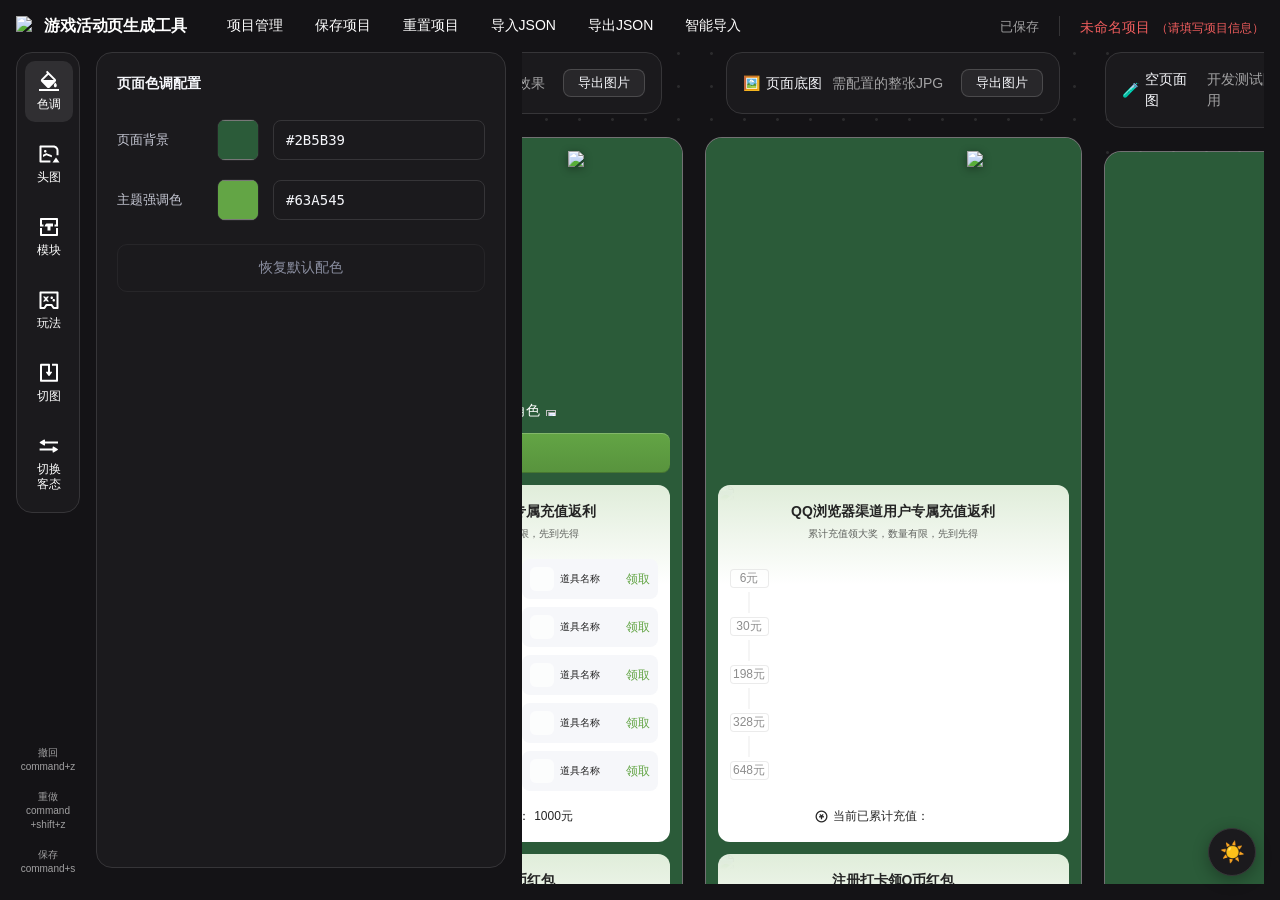
==== commit 919e22d5: "Update activity tool red packet assets" ====
--- a/index.html
+++ b/index.html
@@ -4315,6 +4315,23 @@
                     <div class="module-actions">
                         <button class="btn btn-outline btn-sm" onclick="selectAll()">全选</button>
                         <button class="btn btn-outline btn-sm" onclick="deselectAll()">全不选</button>
+                    </div>
+                    <div class="module-section" id="hostTopButtonConfig" style="padding:12px 14px;margin-bottom:12px">
+                        <div class="module-section-header" style="cursor:default">
+                            <input type="checkbox" id="hTopButtonEnabled" checked onchange="updateHostTopButtonEnabled(this.checked)">
+                            <div class="module-info">
+                                <div class="module-name">主态顶部按钮</div>
+                                <div class="module-desc">配置头图下方进入游戏按钮，文案可在预览中编辑</div>
+                            </div>
+                        </div>
+                        <div style="margin-top:12px;display:flex;flex-direction:column;gap:10px">
+                            <label style="font-size:12px;color:var(--text-2)">按钮数量</label>
+                            <div class="segmented-control host-top-button-count" role="group" aria-label="主态顶部按钮数量">
+                                <button type="button" class="seg-btn active" id="hTopButtonCount1" onclick="updateHostTopButtonCount(1)">1 个按钮</button>
+                                <button type="button" class="seg-btn" id="hTopButtonCount2" onclick="updateHostTopButtonCount(2)">2 个按钮</button>
+                            </div>
+                            <div style="font-size:11px;color:var(--text-3);line-height:1.5">与客态顶部按钮一致：按钮文案直接在右侧预览页面上编辑；这里不配置跳转链接。</div>
+                        </div>
                     </div>
                     <div class="modules-section-list" id="moduleList"></div>
                 </div>
@@ -4497,6 +4514,7 @@
 const POSTER_H = 524;
 
 let enterBtnText = '进入游戏'; // 进入游戏按钮文案（可自定义）
+let hostTopButtonData = { enabled: true, count: 1, buttons: [{ text: '进入游戏' }, { text: '助力好友' }] };
 
 // ===== 角色入口数据 =====
 let roleData = {
@@ -4868,18 +4886,17 @@
 // ===== 红包拉新（redpacketNew）数据：按 instanceId 隔离 =====
 // 模块内可放 1~6 个红包，红包大小由数量自动决定（与设计稿一致）；
 // 先配置整体颜色方案和红包数量；每个红包可单独选择 Q币 / 道具。
-// 红色 / 棕色方案都默认只有最后一个红包走 Q币 / 道具特殊底，其余红包使用默认素材。
-// 文案、领取条件、剩余库存仍可在画布中直接编辑。
+// 红包拉新最后一个红包使用 Q币 / 道具特殊样式，其余红包使用默认底图。
+// 文案、领取条件、剩余库存可在画布中直接编辑。
 const REDPACKET_NEW_MAX = 6;
-// 素材命名映射：assets/redpot/{color}_{type}_{size}_{state}.png
-// 使用英文文件名，避免发布环境 / CDN 对中文路径编码不一致导致图片加载失败。
+// 素材命名映射：assets/redpot/{颜色}_{类型}_{大小}_{状态}.png
 const RPN_COLOR_CN = { red: '红色', brown: '棕色' };
 const RPN_TYPE_CN  = { default: '默认', qb: 'Q币', item: '道具' };
 const RPN_SIZE_CN  = { large: '大', medium: '中', small: '小' };
-const RPN_COLOR_FILE = { red: 'red', brown: 'brown' };
-const RPN_TYPE_FILE  = { default: 'default', qb: 'qb', item: 'item' };
-const RPN_SIZE_FILE  = { large: 'large', medium: 'medium', small: 'small' };
-const RPN_ASSET_VERSION = '20260612_redpot_v2';
+const RPN_COLOR_FILE = { red: '红色', brown: '棕色' };
+const RPN_TYPE_FILE  = { default: '默认', qb: 'Q币', item: '道具' };
+const RPN_SIZE_FILE  = { large: '大', medium: '中', small: '小' };
+const RPN_ASSET_VERSION = '20260615_redpot_refresh';
 const RPN_REWARD_CN = { qb: 'Q币', item: '道具' };
 const RPN_DEFAULT_QB_AMOUNTS = {
     1: ['3'],
@@ -4910,10 +4927,10 @@
 }
 /** 拼接红包素材路径 */
 function rpnImgPath(color, type, size, claimed) {
-    const c = RPN_COLOR_FILE[color] || 'red';
-    const t = RPN_TYPE_FILE[type] || 'qb';
-    const s = RPN_SIZE_FILE[size] || 'large';
-    return `assets/redpot/${c}_${t}_${s}_${claimed ? 'claimed' : 'unclaimed'}.png?v=${RPN_ASSET_VERSION}`;
+    const c = RPN_COLOR_FILE[color] || '红色';
+    const t = RPN_TYPE_FILE[type] || 'Q币';
+    const s = RPN_SIZE_FILE[size] || '大';
+    return `assets/redpot/${c}_${t}_${s}_${claimed ? '已领' : '未领'}.png?v=${RPN_ASSET_VERSION}`;
 }
 function rpnCloneItemIcons(count = 5) {
     return RPN_DEFAULT_ITEM_ICONS.slice(0, count).map(ic => ({...ic}));
@@ -4927,7 +4944,6 @@
 }
 function rpnVisualType(d, idx, count) {
     const rewardType = rpnItemRewardType(d && d.items && d.items[idx], d && d.rewardType);
-    // 前面的红包统一用默认底，最后一个才用 Q币/道具特殊底。
     return idx === count - 1 ? rewardType : 'default';
 }
 function rpnIsSpecialCard(d, idx, count) {
@@ -4960,7 +4976,6 @@
         d.color = lastColor === 'red' ? 'red' : 'brown';
     }
     if(d.color !== 'red' && d.color !== 'brown') d.color = 'brown';
-    if(d.stockVisible == null) d.stockVisible = true;
     d.stockVisible = d.stockVisible !== false;
     if(!d.rewardType) {
         const firstType = Array.isArray(d.items) && d.items.find(it => it && it.type && it.type !== 'default')?.type;
@@ -4991,8 +5006,9 @@
         if(it.unit == null) it.unit = 'Q币';
         if(it.condition == null) it.condition = '英雄等级达到2级';
         if(!it.btnText) it.btnText = '领';
-        if(it.stock == null) it.stock = '2026';
-        if(it.stockText == null) it.stockText = `剩余库存： ${it.stock}`;
+        if(!String(it.stock || '').trim()) it.stock = '2026';
+        const stockTextDigits = String(it.stockText || '').match(/[0-9０-９]+/g);
+        if(it.stockText == null || String(it.stockText).trim() === '' || !stockTextDigits) it.stockText = `剩余库存： ${it.stock}`;
         if(it.stockEnabled == null) it.stockEnabled = true;
         if(!Array.isArray(it.itemIcons)) it.itemIcons = d.itemIcons.map(ic => ({...ic}));
         while(it.itemIcons.length < 5) {
@@ -5601,8 +5617,8 @@
 let modules = [
     { instanceId: genInstanceId(), id:'rechargeList', name:'列表型充值返利', desc:'每行一个充值档位，每档最多 2 个奖品', enabled:true },
     { instanceId: genInstanceId(), id:'redpacketNew', name:'红包拉新', desc:'按 Figma 自动排版，配置类型和数量', enabled:true },
+    { instanceId: genInstanceId(), id:'redpacket2', name:'新版口令码', desc:'新版口令码 - 邀请好友/奖励池/口令分享', enabled:true },
     { instanceId: genInstanceId(), id:'redpacket', name:'口令码', desc:'口令码分享/好友助力/奖品展示', enabled:true },
-    { instanceId: genInstanceId(), id:'redpacket2', name:'新版口令码', desc:'新版口令码 - 邀请好友/奖励池/口令分享', enabled:true },
     { instanceId: genInstanceId(), id:'signin',    name:'签到', desc:'连续签到领好礼',   enabled:true },
     { instanceId: genInstanceId(), id:'lottery',   name:'抽奖', desc:'九宫格 / 多宫格抽奖，可选任务列表', enabled:true },
     { instanceId: genInstanceId(), id:'content',   name:'内容组件', desc:'多张图片，可选小标题', enabled:true },
@@ -5996,6 +6012,82 @@
     }
 }
 
+// ===== 主态顶部按钮 =====
+function normalizeHostTopButtonData() {
+    const legacyText = enterBtnText || '进入游戏';
+    const oldText = hostTopButtonData && hostTopButtonData.text;
+    const oldButtons = Array.isArray(hostTopButtonData && hostTopButtonData.buttons) ? hostTopButtonData.buttons : [];
+    const count = Math.max(1, Math.min(2, Number(hostTopButtonData && hostTopButtonData.count) || 1));
+    hostTopButtonData = {
+        enabled: hostTopButtonData ? hostTopButtonData.enabled !== false : true,
+        count,
+        buttons: [
+            { text: String((oldButtons[0] && oldButtons[0].text) || oldText || legacyText || '进入游戏') },
+            { text: String((oldButtons[1] && oldButtons[1].text) || '助力好友') },
+        ],
+    };
+    enterBtnText = hostTopButtonData.buttons[0].text || '进入游戏';
+}
+
+function getHostTopButtonText(index) {
+    normalizeHostTopButtonData();
+    return hostTopButtonData.buttons[index] && hostTopButtonData.buttons[index].text
+        ? hostTopButtonData.buttons[index].text
+        : (index === 1 ? '助力好友' : '进入游戏');
+}
+
+function syncHostTopButtonInputs() {
+    normalizeHostTopButtonData();
+    const enabledInput = document.getElementById('hTopButtonEnabled');
+    const countBtn1 = document.getElementById('hTopButtonCount1');
+    const countBtn2 = document.getElementById('hTopButtonCount2');
+    if(enabledInput) enabledInput.checked = !!hostTopButtonData.enabled;
+    if(countBtn1) countBtn1.classList.toggle('active', hostTopButtonData.count === 1);
+    if(countBtn2) countBtn2.classList.toggle('active', hostTopButtonData.count === 2);
+}
+
+function updateHostTopButtonEnabled(enabled) {
+    normalizeHostTopButtonData();
+    hostTopButtonData.enabled = !!enabled;
+    renderPreview();
+    pushSnapshot();
+}
+
+function updateHostTopButtonCount(count) {
+    normalizeHostTopButtonData();
+    hostTopButtonData.count = Math.max(1, Math.min(2, Number(count) || 1));
+    syncHostTopButtonInputs();
+    renderPreview();
+    pushSnapshot();
+}
+
+function onHostTopButtonTextEdit(el, index) {
+    normalizeHostTopButtonData();
+    const i = Math.max(0, Math.min(1, Number(index) || 0));
+    const fallback = i === 1 ? '助力好友' : '进入游戏';
+    const newVal = el.textContent.trim() || fallback;
+    if(newVal !== hostTopButtonData.buttons[i].text) {
+        hostTopButtonData.buttons[i].text = newVal;
+        if(i === 0) enterBtnText = newVal;
+        const _ebi2 = document.getElementById('enterBtnTextInput');
+        if(i === 0 && _ebi2) _ebi2.value = newVal;
+        renderPreview();
+        pushSnapshot();
+    } else if(el.textContent.trim() !== newVal) {
+        el.textContent = newVal;
+    }
+}
+
+function renderTopButtonGroup(pc, isBgMode, data, getText, editHandlerName, moduleId) {
+    const hiddenStyle = isBgMode ? 'visibility:hidden;' : '';
+    const buttons = data.buttons.slice(0, data.count).map((btn, index) => {
+        const text = escapeHtml(getText(index));
+        return `<div class="m-role-enter-btn" style="${getBtnStyle(pc, 80)};${hiddenStyle}"><span class="editable-text" contenteditable="true" data-field="${moduleId}Text${index+1}" onblur="${editHandlerName}(this, ${index})" onkeydown="if(event.key==='Enter'){event.preventDefault();this.blur();}" style="color:#fff">${text}</span></div>`;
+    }).join('');
+    const rowClass = data.count === 2 ? 'g-top-button-row' : 'g-top-button-single';
+    return `<div class="preview-module-wrap" data-module-id="${moduleId}"><div class="${rowClass}">${buttons}</div></div>`;
+}
+
 // ===== 客态顶部按钮 =====
 function normalizeGuestTopButtonData() {
     const oldText = guestTopButtonData && guestTopButtonData.text;
@@ -6060,13 +6152,7 @@
 function renderGuestTopButton(pc, isBgMode) {
     normalizeGuestTopButtonData();
     if(!guestTopButtonData.enabled) return '';
-    const hiddenStyle = isBgMode ? 'visibility:hidden;' : '';
-    const buttons = guestTopButtonData.buttons.slice(0, guestTopButtonData.count).map((btn, index) => {
-        const text = escapeHtml(getGuestTopButtonText(index));
-        return `<div class="m-role-enter-btn" style="${getBtnStyle(pc, 80)};${hiddenStyle}"><span class="editable-text" contenteditable="true" data-field="guestTopButtonText${index+1}" onblur="onGuestTopButtonTextEdit(this, ${index})" onkeydown="if(event.key==='Enter'){event.preventDefault();this.blur();}" style="color:#fff">${text}</span></div>`;
-    }).join('');
-    const rowClass = guestTopButtonData.count === 2 ? ' g-top-button-row' : '';
-    return `<div class="preview-module-wrap" data-module-id="guestTopBtn"><div class="${rowClass.trim() || 'g-top-button-single'}">${buttons}</div></div>`;
+    return renderTopButtonGroup(pc, isBgMode, guestTopButtonData, getGuestTopButtonText, 'onGuestTopButtonTextEdit', 'guestTopBtn');
 }
 
 // ===== 客态顶部Logo管理 =====
@@ -6228,10 +6314,23 @@
 }
 
 function renderGQbPullSyncNotice() {
+    const hostModule = getCurrentRedpacketNewModule();
+    const noHostHint = !hostModule
+        ? `<div style="font-size:11px;color:var(--danger);margin-top:6px">⚠ 主态尚未启用「红包拉新」模块，当前显示为空占位</div>`
+        : '';
     return `
-    <div class="detail-sub-section">
-        <div style="padding:10px 12px;border:1px solid var(--border);border-radius:8px;background:var(--bg-elev-1);font-size:11px;color:var(--text-3);line-height:1.6">
-            自动对齐主态「红包拉新」样式：主态配置成什么样，客态这里就展示什么样；仅不显示剩余库存。
+    <div class="detail-sub-section redpacket-icon-section">
+        <div class="detail-sub-title">样式同步（与主态红包拉新同步）</div>
+        <div style="padding:10px 12px;border:1px solid var(--border);border-radius:8px;background:var(--bg-elev-1);margin-bottom:12px">
+            <div style="display:flex;align-items:center;gap:6px;font-size:12px;color:var(--text-1);font-weight:500;margin-bottom:6px">
+                <span style="color:var(--primary)">🔗</span>
+                自动对齐主态样式
+            </div>
+            <div style="font-size:11px;color:var(--text-3);line-height:1.6">
+                客态会直接复用主态「红包拉新」模块的样式配置，主态配置成什么样，客态这里就展示什么样；仅不显示剩余库存。
+            </div>
+            <button class="btn btn-outline btn-sm" style="width:100%;justify-content:center;margin-top:8px" onclick="goToHostRedpacketNewEdit()">↗ 去主态红包拉新模块编辑</button>
+            ${noHostHint}
         </div>
     </div>`;
 }
@@ -6333,15 +6432,8 @@
 // 详情面板不再独立编辑图标，而是给出只读说明 + 跳转主态编辑入口。
 function renderGSendIconConfig() {
     const hostRedpacket = getCurrentRedpacketData();
-    const leftIcons  = (hostRedpacket && hostRedpacket.leftIcons)  || [];
-    const rightIcons = (hostRedpacket && hostRedpacket.rightIcons) || [];
     const leftTag = (hostRedpacket && hostRedpacket.leftTag) || gSendData.leftTag || '好友可抽';
     const rightTag = (hostRedpacket && hostRedpacket.rightTag) || gSendData.rightTag || '我可以抽';
-
-    const previewGrid = (icons, emptyHint) => icons.length ? `
-        <div class="icon-upload-grid">
-            ${icons.map(ic => `<div class="icon-upload-item" style="cursor:default" title="只读：去主态口令码模块编辑"><img src="${ic.url}" style="cursor:default;opacity:0.95"></div>`).join('')}
-        </div>` : `<div style="font-size:11px;color:var(--text-4)">${emptyHint}</div>`;
 
     const noHostHint = !hostRedpacket
         ? `<div style="font-size:11px;color:var(--danger);margin-top:6px">⚠ 主态尚未启用「口令码」模块，当前显示为占位图</div>`
@@ -6362,17 +6454,39 @@
             <button class="btn btn-outline btn-sm" style="width:100%;justify-content:center;margin-top:8px" onclick="goToHostRedpacketEdit()">↗ 去主态口令码模块编辑</button>
             ${noHostHint}
         </div>
-        <div class="redpacket-pool-grid">
-            <div>
-                <div class="icon-group-label">奖池1 · ${leftTag}（${leftIcons.length} 个）</div>
-                ${previewGrid(leftIcons, '主态口令码无 leftIcons 数据')}
-            </div>
-            <div>
-                <div class="icon-group-label">奖池2 · ${rightTag}（${rightIcons.length} 个）</div>
-                ${previewGrid(rightIcons, '主态口令码无 rightIcons 数据')}
-            </div>
-        </div>
+
     </div>`;
+}
+
+function goToHostRedpacketNewEdit() {
+    const m = modules.find(mm => mm.id === 'redpacketNew');
+    if(!m) {
+        alert('当前主态没有启用「红包拉新」模块，请先在主态启用并配置该模块');
+        return;
+    }
+    if(currentView !== 'host' && typeof switchView === 'function') {
+        switchView('host');
+    }
+    _expandedModuleId = m.instanceId;
+    if(typeof renderModuleList === 'function') renderModuleList();
+    if(typeof _rerenderModuleDetail === 'function') _rerenderModuleDetail(m.instanceId);
+    setTimeout(() => {
+        const el = document.querySelector(`[data-instance-id="${m.instanceId}"]`)
+                || document.querySelector(`.module-item[data-id="${m.instanceId}"]`);
+        if(el) {
+            const scroller = document.getElementById('hostPanel');
+            if(scroller && scroller.contains(el)) {
+                const elRect = el.getBoundingClientRect();
+                const scrollerRect = scroller.getBoundingClientRect();
+                const targetTop = scroller.scrollTop + (elRect.top - scrollerRect.top) - (scroller.clientHeight - elRect.height) / 2;
+                scroller.scrollTo({ top: Math.max(0, targetTop), behavior: 'smooth' });
+                if(typeof resetRootScroll === 'function') resetRootScroll();
+            } else if(typeof el.scrollIntoView === 'function') {
+                el.scrollIntoView({ behavior: 'smooth', block: 'center' });
+                if(typeof resetRootScroll === 'function') resetRootScroll();
+            }
+        }
+    }, 60);
 }
 
 /** 客态发红包面板 → 跳转主态口令码模块编辑 */
@@ -7053,10 +7167,9 @@
                 setProgress(82 + Math.round((i / Math.max(1, buttonResult.tasks.length)) * 5), `正在打包按钮状态 ${i + 1}/${buttonResult.tasks.length}...`);
                 const blob = await getSlicePngBlob(item);
                 const order = String(i + 1).padStart(2, '0');
-                const suffix = item.isCompleted ? '_完成态' : '';
-                const fileName = `${order}_${sanitizeFileName(item.name)}${suffix}_${sliceScale}x.png`;
+                const fileName = getSliceZipPath(item, order);
                 buttonFolder.file(fileName, blob);
-                buttonSliceManifest.push({ fileName, name: item.name, isCompleted: !!item.isCompleted, scale: sliceScale });
+                buttonSliceManifest.push({ fileName, moduleName: item.moduleName || '未分类', name: item.name, isCompleted: !!item.isCompleted, scale: sliceScale });
                 buttonSliceCount++;
             }
         } catch(err) {
@@ -7807,6 +7920,7 @@
     assistBgColor = '#065A5C';
     assistMode = 'noTask';
     enterBtnText = '进入游戏';
+    hostTopButtonData = { enabled: true, count: 1, buttons: [{ text: '进入游戏' }, { text: '助力好友' }] };
     modules.length = 0;
     const initialIid = genInstanceId();
     const initialSigninIid = genInstanceId();
@@ -7820,8 +7934,8 @@
     modules.push(
         { instanceId: initialRechargeListIid, id:'rechargeList', name:'列表型充值返利', desc:'每行一个充值档位，每档最多 2 个奖品', enabled:true },
         { instanceId: initialRedpacketNewIid, id:'redpacketNew', name:'红包拉新', desc:'按 Figma 自动排版，配置类型和数量', enabled:true },
+        { instanceId: genInstanceId(), id:'redpacket2', name:'新版口令码', desc:'新版口令码 - 邀请好友/奖励池/口令分享', enabled:true },
         { instanceId: initialIid, id:'redpacket', name:'口令码', desc:'口令码分享/好友助力/奖品展示', enabled:true },
-        { instanceId: genInstanceId(), id:'redpacket2', name:'新版口令码', desc:'新版口令码 - 邀请好友/奖励池/口令分享', enabled:true },
         { instanceId: initialSigninIid, id:'signin', name:'签到', desc:'连续签到领好礼', enabled:true },
         { instanceId: initialLotteryIid, id:'lottery', name:'抽奖', desc:'九宫格 / 多宫格抽奖，可选任务列表', enabled:true },
         { instanceId: initialContentIid, id:'content', name:'内容组件', desc:'多张图片，可选小标题', enabled:true },
@@ -7951,6 +8065,8 @@
     document.getElementById('colorBgHex').value = colors.background;
     document.getElementById('colorPrimary').value = colors.primary;
     document.getElementById('colorPrimaryHex').value = colors.primary;
+    normalizeHostTopButtonData();
+    syncHostTopButtonInputs();
     const _ebi = document.getElementById('enterBtnTextInput');
     if(_ebi) _ebi.value = enterBtnText;
     if(poster) {
@@ -9489,7 +9605,7 @@
             return `
             <div class="detail-sub-section">
                 <div class="detail-sub-title">红包配置</div>
-                <div style="font-size:11px;color:var(--text-3);margin-bottom:10px">按 Figma 自动排版：先选 Q币 / 道具，再设红包数量（1~${REDPACKET_NEW_MAX} 个）。红色 / 棕色都默认最后一个红包为特殊样式，其余红包使用默认素材。文案、条件、库存可在预览区直接编辑</div>
+                <div style="font-size:11px;color:var(--text-3);margin-bottom:10px">按 Figma 自动排版：先选 Q币 / 道具，再设红包数量（1~${REDPACKET_NEW_MAX} 个）。红色 / 棕色均统一使用默认红包底图，不展示额外红包装饰图。文案、条件、库存可在预览区直接编辑</div>
                 <div id="redpacketNewList_${key}"></div>
             </div>`;
         }
@@ -9684,7 +9800,7 @@
 }
 
 function moveDefaultModulesToPageTop() {
-    const priority = ['rechargeList', 'redpacketNew'];
+    const priority = ['rechargeList', 'redpacketNew', 'redpacket2', 'redpacket'];
     const topModules = [];
     const otherModules = [];
     modules.forEach(m => {
@@ -9982,7 +10098,10 @@
 // ===== Preview Render =====
 // ===== Enter Button Text =====
 function updateEnterBtnText(val) {
-    enterBtnText = val || '进入游戏';
+    normalizeHostTopButtonData();
+    const text = val || '进入游戏';
+    enterBtnText = text;
+    hostTopButtonData.buttons[0].text = text;
     renderPreview();
     pushSnapshot();
 }
@@ -10343,15 +10462,17 @@
 }
 
 // ---- 进入游戏按钮（独立模块） ----
-function renderEnterBtn(pc) {
-    return `<div class="m-role-enter-btn" style="${getBtnStyle(pc, 80)}"><span class="editable-text" contenteditable="true" data-field="enterBtnText" onblur="onEnterBtnTextEdit(this)" onkeydown="if(event.key==='Enter'){event.preventDefault();this.blur();}" style="color:#fff">${enterBtnText}</span></div>`;
+function renderEnterBtn(pc, isBgMode) {
+    normalizeHostTopButtonData();
+    if(!hostTopButtonData.enabled) return '';
+    return renderTopButtonGroup(pc, !!isBgMode, hostTopButtonData, getHostTopButtonText, 'onHostTopButtonTextEdit', 'enterBtn');
 }
 
 // ---- 兼容旧调用：renderRoleEntry 保留，但内部拆成两个独立 wrap ----
 function renderRoleEntry(pc) {
     return `
     <div class="preview-module-wrap" data-module-id="roleSelect">${renderRoleSelect()}</div>
-    <div class="preview-module-wrap" data-module-id="enterBtn">${renderEnterBtn(pc)}</div>`;
+    ${renderEnterBtn(pc)}`;
 }
 
 // ---- 底图模式：选择角色占位 + 进入游戏按钮占位 ----
@@ -10367,21 +10488,12 @@
             <span class="role-arrow"><img src="${IMG}3.svg"></span>
         </div>
     </div>
-    <div class="preview-module-wrap" data-module-id="enterBtn">
-        <div style="visibility:hidden">${renderEnterBtn(pc)}</div>
-    </div>`;
+    ${renderEnterBtn(pc, true)}`;
 }
 
 // 进入游戏按钮inline编辑回调（同步更新左面板输入框）
 function onEnterBtnTextEdit(el) {
-    const newVal = el.textContent.trim();
-    if(newVal && newVal !== enterBtnText) {
-        enterBtnText = newVal;
-        const _ebi2 = document.getElementById('enterBtnTextInput');
-        if(_ebi2) _ebi2.value = newVal;
-        renderPreview();
-        pushSnapshot();
-    }
+    onHostTopButtonTextEdit(el, 0);
 }
 
 // ---- Module 1: 口令码 ----
@@ -10641,7 +10753,7 @@
         </div>`;
     }).join('');
 
-    const shareIconSvg = `<svg viewBox="0 0 32 32" width="${32*S}" height="${32*S}" aria-hidden="true" style="display:block;flex:0 0 auto"><path d="M21 6h5v5M26 6L14 18" fill="none" stroke="currentColor" stroke-width="3" stroke-linecap="round" stroke-linejoin="round"/><path d="M24 17v8a3 3 0 0 1-3 3H8a3 3 0 0 1-3-3V12a3 3 0 0 1 3-3h8" fill="none" stroke="currentColor" stroke-width="3" stroke-linecap="round"/></svg>`;
+    const shareIconHtml = `<img src="assets/image/fenxiang.png" alt="" style="width:${32*S}px;height:${32*S}px;object-fit:contain;display:block;flex:0 0 auto" onerror="this.style.display='none'">`;
     const inviteIconHtml = `<img src="assets/image/yaoqing.png" style="width:${30*S}px;height:${30*S}px;object-fit:contain;display:block;flex:0 0 auto" onerror="this.style.display='none'">`;
     const invitedTextHtml = isBgMode ? escapeHtml(String(d.invitedText || '').replace(/([：:]\s*)\d+\s*$/, '$1')) : escapeHtml(d.invitedText || '');
 
@@ -10658,7 +10770,7 @@
                 </div>
                 ${inputRow('codeText', d.codeText, 'redpacket-copy-btn', 'generateBtnText', d.generateBtnText)}
                 <div class="redpacket2-share-btn" style="height:${80*S}px;width:100%;${getBtnStyle(pc,80)};${buttonVis}border-radius:${16*S}px;display:flex;align-items:center;justify-content:center;gap:${8*S}px;color:#fff;box-sizing:border-box;overflow:hidden">
-                    ${shareIconSvg}
+                    ${shareIconHtml}
                     <span style="font-size:${28*S}px;line-height:${36*S}px;font-family:PingFang SC,Arial,sans-serif;white-space:nowrap" ${editAttrs('shareBtnText')}>${d.shareBtnText}</span>
                 </div>
             </div>
@@ -13192,9 +13304,10 @@
             : renderQbContent(it, index, size, special || color === 'red'));
         const L = itemRewardType === 'item' ? (RPN_ITEM_LAYOUT[size] || RPN_ITEM_LAYOUT.small) : (RPN_QB_LAYOUT[size] || RPN_QB_LAYOUT.small);
         const claimHtml = isBgMode ? '' : `<div class="rpn-claim-text" style="position:absolute;left:${L.btnCx*S}px;top:${L.btnCy*S}px;transform:translate(-50%,-50%);font-size:${L.btnF*S}px;font-weight:600;color:${rpnButtonTextColor(color)};font-family:'PingFang SC',sans-serif;pointer-events:none;white-space:nowrap">${it.btnText || '领'}</div>`;
+        const bgHtml = isBgMode ? '' : `<img class="rpn-card-bg" src="${img}" data-unclaimed-src="${img}" data-claimed-src="${claimedImg}" style="position:absolute;left:0;top:0;width:100%;height:100%;display:block" onerror="this.style.visibility='hidden'">`;
         return `
         <div class="rpn-card" data-rpn-card="1" data-rpn-index="${index}" data-rpn-size="${size}" data-rpn-visual-type="${visualType}" data-rpn-color="${color}" style="position:relative;width:${M.w*S}px;height:${M.h*S}px;border-radius:${16*S}px;overflow:hidden;flex:0 0 auto">
-            <img class="rpn-card-bg" src="${img}" data-unclaimed-src="${img}" data-claimed-src="${claimedImg}" style="position:absolute;left:0;top:0;width:100%;height:100%;display:block" onerror="this.style.visibility='hidden'">
+            ${bgHtml}
             <div style="position:absolute;inset:0;pointer-events:none">
                 ${contentHtml}
                 ${claimHtml}
@@ -13208,8 +13321,10 @@
         <div style="display:grid;grid-template-columns:repeat(${row.length}, minmax(0, 1fr));width:${654*S}px;margin-top:${rowStockGap}px;font-size:${20*S}px;line-height:${28*S}px;color:rgba(0,0,0,0.60);font-family:'PingFang SC',sans-serif;text-align:center">
             ${row.map(({ index }) => {
                 const it = d.items[index] || _rpnDefaultItem(index, count);
-                const stockText = it.stockText || `剩余库存： ${it.stock || ''}`;
-                return `<div class="editable-text" ${editable} data-field="rpnStockText${index}" onblur="onRedpacketNewItemEdit(this,${index},'stockText','${iid}')" onkeydown="if(event.key==='Enter'){event.preventDefault();this.blur();}" style="min-width:0;max-width:100%;white-space:nowrap!important;overflow:hidden;text-overflow:ellipsis">${stockText}</div>`;
+                const stockValue = String(it.stock || '').trim() || '2026';
+                const stockText = it.stockText && /[0-9０-９]+/.test(String(it.stockText)) ? it.stockText : `剩余库存： ${stockValue}`;
+                const displayStockText = isBgMode ? String(stockText).replace(/[0-9０-９]+\s*$/g, '').trim() : stockText;
+                return `<div class="editable-text" ${editable} data-field="rpnStockText${index}" onblur="onRedpacketNewItemEdit(this,${index},'stockText','${iid}')" onkeydown="if(event.key==='Enter'){event.preventDefault();this.blur();}" style="min-width:0;max-width:100%;white-space:nowrap!important;overflow:hidden;text-overflow:ellipsis">${displayStockText}</div>`;
             }).join('')}
         </div>`;
     };
@@ -13296,7 +13411,7 @@
         return `
             <div style="margin-top:10px;padding:10px;border:1px solid var(--border);border-radius:10px;background:var(--bg-elev-1)">
                 <div style="display:flex;align-items:center;justify-content:space-between;margin-bottom:8px;gap:8px">
-                    <div style="font-size:12px;color:var(--text-2);font-weight:600">红包 ${i+1} · ${RPN_SIZE_CN[size] || ''}${i === d.items.length - 1 ? ' · 特殊样式' : ''}</div>
+                    <div style="font-size:12px;color:var(--text-2);font-weight:600">红包 ${i+1} · ${RPN_SIZE_CN[size] || ''}</div>
                     <div style="font-size:11px;color:var(--text-4)">${type === 'item' ? '道具红包' : 'Q币红包'}</div>
                 </div>
                 <div class="rpn-opt-row">${typeBtns}</div>
@@ -13323,7 +13438,7 @@
             <span>显示剩余库存</span>
         </label>
         <div style="font-size:11px;color:var(--text-4);line-height:1.5;background:var(--bg-elev-1);border:1px solid var(--border);border-radius:8px;padding:8px 10px;margin-bottom:12px">
-            当前：${RPN_COLOR_CN[d.color]} · ${d.items.length} 个红包 · ${d.stockVisible === false ? '隐藏库存' : '显示库存'}。每个红包可独立选择 Q币 / 道具；最后一个红包自动使用对应特殊底图，其余使用默认底图。
+            当前：${RPN_COLOR_CN[d.color]} · ${d.items.length} 个红包 · ${d.stockVisible === false ? '隐藏库存' : '显示库存'}。每个红包可独立选择 Q币 / 道具；全部统一使用默认底图，不展示额外红包装饰图。
         </div>
         <div style="font-size:11px;color:var(--text-3);margin-bottom:6px">单个红包配置</div>
         ${itemCards}`;
@@ -13942,7 +14057,7 @@
 
     // 红包：直接使用切图 assets/redpot/ketairedpot.png
     const redPacketHtml = `
-        <img src="assets/redpot/ketairedpot.png" style="position:absolute;left:${64*S}px;top:0;width:${224*S}px;height:${244*S}px;object-fit:contain;display:block">`;
+        <img src="assets/redpot/ketairedpot.png?v=${RPN_ASSET_VERSION}" style="position:absolute;left:${64*S}px;top:0;width:${224*S}px;height:${244*S}px;object-fit:contain;display:block">`;
     const innerHtml = `
         <div style="height:${244*S}px;position:relative">
             ${redPacketHtml}
@@ -14265,6 +14380,8 @@
     assistBgColor = '#065A5C';
     assistMode = 'noTask';
     enterBtnText = '进入游戏';
+    hostTopButtonData = { enabled: true, count: 1, buttons: [{ text: '进入游戏' }, { text: '助力好友' }] };
+    syncHostTopButtonInputs();
     document.getElementById('colorBg').value='#2B5B39';
     document.getElementById('colorBgHex').value='#2B5B39';
     document.getElementById('colorPrimary').value='#63A545';
@@ -14455,6 +14572,7 @@
         assistBgColor,
         assistMode,
         enterBtnText,
+        hostTopButtonData: {...hostTopButtonData, buttons: (hostTopButtonData.buttons || []).map(b => ({...b}))},
         modules: modules.map(m => ({instanceId:m.instanceId, id:m.id, name:m.name, desc:m.desc, enabled:m.enabled})),
         roleData: {...roleData},
         assistData: {
@@ -14543,8 +14661,11 @@
     if(_cabEl) _cabEl.value = assistBgColor;
     if(_cahEl) _cahEl.value = assistBgColor;
 
-    // 恢复 enterBtnText
-    enterBtnText = snap.enterBtnText;
+    // 恢复主态顶部按钮
+    enterBtnText = snap.enterBtnText || '进入游戏';
+    hostTopButtonData = Object.assign({ enabled: true, count: 1, buttons: [{ text: enterBtnText }, { text: '助力好友' }] }, snap.hostTopButtonData || {});
+    normalizeHostTopButtonData();
+    syncHostTopButtonInputs();
     const _ebi4 = document.getElementById('enterBtnTextInput');
     if(_ebi4) _ebi4.value = enterBtnText;
 
@@ -14553,11 +14674,11 @@
     snap.modules.forEach(sm => {
         if(sm.id === 'footer') return; // footer不再作为可配置模块
         // 过滤掉已移除的内置模块（只保留 redpacket；如需扩展请在此补充）
-        const allowedIds = ['redpacket', 'signin', 'more', 'lottery', 'content', 'custom', 'pass', 'rechargeList', 'redpacketNew'];
+        const allowedIds = ['redpacket', 'redpacket2', 'signin', 'more', 'lottery', 'content', 'custom', 'pass', 'rechargeList', 'redpacketNew'];
         if(!allowedIds.includes(sm.id)) return;
         // 保留旧快照的 instanceId；旧版快照没有这个字段，则现生成一个
         // 模块名按 id 统一成无 emoji 版本（向后兼容，老快照带 emoji 的会被迁移）
-        const NAME_BY_ID = { redpacket: '口令码', signin: '签到', more: '更多福利内容', lottery: '抽奖', content: '内容组件', custom: '自由定制组件', pass: '通行证', rechargeList: '列表型充值返利', redpacketNew: '红包拉新' };
+        const NAME_BY_ID = { redpacket: '口令码', redpacket2: '新版口令码', signin: '签到', more: '更多福利内容', lottery: '抽奖', content: '内容组件', custom: '自由定制组件', pass: '通行证', rechargeList: '列表型充值返利', redpacketNew: '红包拉新' };
         const normalizedName = NAME_BY_ID[sm.id] || sm.name;
         modules.push({instanceId: sm.instanceId || genInstanceId(), id:sm.id, name:normalizedName, desc:sm.desc, enabled:sm.enabled});
     });
@@ -14569,9 +14690,12 @@
     if(!modules.some(m => m.id === 'pass')) {
         modules.push({ instanceId: genInstanceId(), id:'pass', name:'通行证', desc:'上传一张切图，固定高度 492px', enabled:true });
     }
-    // 旧项目自动补齐新增的"新版口令码"模块
+    // 旧项目自动补齐新增的"新版口令码"模块，默认放在"口令码"上方
     if(!modules.some(m => m.id === 'redpacket2')) {
-        modules.push({ instanceId: genInstanceId(), id:'redpacket2', name:'新版口令码', desc:'新版口令码 - 邀请好友/奖励池/口令分享', enabled:true });
+        const redpacket2Module = { instanceId: genInstanceId(), id:'redpacket2', name:'新版口令码', desc:'新版口令码 - 邀请好友/奖励池/口令分享', enabled:true };
+        const redpacketIdx = modules.findIndex(m => m.id === 'redpacket');
+        if(redpacketIdx >= 0) modules.splice(redpacketIdx, 0, redpacket2Module);
+        else modules.push(redpacket2Module);
     }
     // 旧项目自动补齐新增的"列表型充值返利"模块
     if(!modules.some(m => m.id === 'rechargeList')) {
@@ -15301,8 +15425,8 @@
 
     const files = [];
     const states = [
-        { key: 'unclaimed', label: '未领取', text: null, color: null },
-        { key: 'claimed', label: '已领取', text: '已领', color: 'rgba(0,0,0,0.30)' },
+        { key: 'unclaimed', label: '未领取', text: null, color: null, hideClaimText: false },
+        { key: 'claimed', label: '已领取', text: null, color: null, hideClaimText: true },
     ];
 
     try {
@@ -15337,8 +15461,12 @@
                 }
                 const claim = clone.querySelector('.rpn-claim-text');
                 if(claim) {
-                    claim.style.color = state.color || activeColor;
-                    claim.textContent = state.text || activeText;
+                    if(state.hideClaimText) {
+                        claim.remove();
+                    } else {
+                        claim.style.color = state.color || activeColor;
+                        claim.textContent = state.text || activeText;
+                    }
                 }
 
                 stage.innerHTML = '';
@@ -15991,10 +16119,11 @@
 }
 
 async function addFixedTextButtonSlices(target, states) {
+    const moduleName = getSliceModuleNameFromTarget(target);
     for(const state of states) {
         const dataUrl = drawEnterButtonState(target, state);
         const id = 'slice_' + Date.now() + '_' + Math.random().toString(36).substr(2,5);
-        sliceItems.push({ id, name: state, dataUrl });
+        sliceItems.push({ id, name: state, dataUrl, moduleName });
     }
 }
 
@@ -16102,7 +16231,7 @@
                 ${item.isCompleted ? '<span class="slice-item-badge">完成态</span>' : ''}
             </div>
             <div class="slice-item-info">
-                <span class="slice-item-name" title="${escHtml(item.name)}">${idx+1}. ${escHtml(item.name)}</span>
+                <span class="slice-item-name" title="${escHtml((item.moduleName || '未分类') + ' / ' + item.name)}">${idx+1}. ${escHtml(item.moduleName || '未分类')} / ${escHtml(item.name)}</span>
                 <span class="slice-item-actions">
                     <button class="slice-item-export" onclick="exportSingleSlice('${item.id}')" title="导出此切图">⤓</button>
                     <button class="slice-item-del" onclick="removeSliceItem('${item.id}')" title="删除">✕</button>
@@ -16118,6 +16247,35 @@
 
 function sanitizeFileName(name) {
     return String(name || '切图').trim().replace(/[\\/:*?"<>|]/g, '_').replace(/\s+/g, '_') || '切图';
+}
+
+function getSliceModuleDisplayName(moduleId, instanceId) {
+    const fixed = {
+        enterBtn: '主态顶部按钮',
+        guestTopBtn: '客态顶部按钮',
+        role: '角色入口',
+        guestHeader: '客态头部',
+    };
+    if(fixed[moduleId]) return fixed[moduleId];
+    const hostModule = modules.find(mm => mm.instanceId === instanceId) || modules.find(mm => mm.id === moduleId);
+    if(hostModule && hostModule.name) return hostModule.name;
+    const guestModule = guestModules.find(mm => mm.id === moduleId);
+    if(guestModule && guestModule.name) return guestModule.name;
+    return moduleId || '未分类';
+}
+
+function getSliceModuleNameFromTarget(target) {
+    const wrap = target && target.closest ? target.closest('.preview-module-wrap[data-module-id]') : null;
+    if(!wrap) return '未分类';
+    return getSliceModuleDisplayName(wrap.getAttribute('data-module-id') || '', wrap.getAttribute('data-instance-id') || '');
+}
+
+function getSliceZipPath(item, order) {
+    const suffix = item.isCompleted ? '_完成态' : '';
+    const prefix = order ? `${order}_` : '';
+    const folder = sanitizeFileName(item.moduleName || '未分类');
+    const fileName = `${prefix}${sanitizeFileName(item.name)}${suffix}_${sliceScale}x.png`;
+    return `${folder}/${fileName}`;
 }
 
 function canvasToBlob(canvas) {
@@ -16178,10 +16336,9 @@
     const zip = new JSZip();
     for(let i = 0; i < sliceItems.length; i++) {
         const item = sliceItems[i];
-        const suffix = item.isCompleted ? '_完成态' : '';
         const blob = await getSlicePngBlob(item);
         const order = String(i + 1).padStart(2, '0');
-        zip.file(`${order}_${sanitizeFileName(item.name)}${suffix}_${sliceScale}x.png`, blob);
+        zip.file(getSliceZipPath(item, order), blob);
     }
 
     const zipBlob = await zip.generateAsync({ type:'blob' });
@@ -16272,10 +16429,11 @@
         // 主类名（取最具体的一个，避免不同主题色顺序差异）
         const mainClass = selectors.find(s => el.classList.contains(s.replace('.', ''))) || ('.' + (el.className || '').split(/\s+/)[0]);
 
-        // 去重 key：按"主类 + 文字 + 尺寸（取整）"。
-        // —— 同 className 但文字 / 尺寸不同 → 不同按钮，必须各自导出
-        // —— 完全相同的按钮（如多栏复制出的同样布局）→ 只导一份
-        const key = `${mainClass}|${text}|${Math.round(w)}x${Math.round(h)}`;
+        const moduleName = getSliceModuleNameFromTarget(el);
+        // 去重 key：按"所属模块 + 主类 + 文字 + 尺寸（取整）"。
+        // —— 不同模块里的同款按钮也要分别导出到各自模块文件夹
+        // —— 同一模块内完全相同的按钮（如多栏复制出的同样布局）→ 只导一份
+        const key = `${moduleName}|${mainClass}|${text}|${Math.round(w)}x${Math.round(h)}`;
         if(seen.has(key)) return;
         seen.add(key);
 
@@ -16286,6 +16444,7 @@
             height: h,
             mainClass,
             typeLabel: _btnTypeLabel(el),
+            moduleName,
             fixedRule: _matchFixedStatesRule(el),
         });
     });
@@ -16296,9 +16455,10 @@
     const targets = _collectAllPageButtons();
     const tasks = [];
     const typeCounter = {};
-    const nextTypeIdx = (typeLabel) => {
-        typeCounter[typeLabel] = (typeCounter[typeLabel] || 0) + 1;
-        return typeCounter[typeLabel];
+    const nextTypeIdx = (typeLabel, moduleName = '未分类') => {
+        const key = `${moduleName}|${typeLabel}`;
+        typeCounter[key] = (typeCounter[key] || 0) + 1;
+        return typeCounter[key];
     };
 
     const total = targets.reduce((s, t) => s + (t.fixedRule ? t.fixedRule.states.length : 2), 0);
@@ -16309,7 +16469,7 @@
     };
 
     for(const t of targets) {
-        const idx = nextTypeIdx(t.typeLabel);
+        const idx = nextTypeIdx(t.typeLabel, t.moduleName);
         const idxSuffix = idx > 1 ? `_${idx}` : '';
         const sizeTag = `${Math.round(t.width*2)}x${Math.round(t.height*2)}`;
 
@@ -16320,6 +16480,7 @@
                     name: `${t.typeLabel}${idxSuffix}_${sizeTag}_${state}`,
                     dataUrl,
                     isCompleted: false,
+                    moduleName: t.moduleName,
                 });
                 tick();
                 await new Promise(r => requestAnimationFrame(r));
@@ -16337,6 +16498,7 @@
                     name: `${t.typeLabel}${idxSuffix}_${sizeTag}_${t.text}`,
                     dataUrl: defaultDataUrl,
                     isCompleted: false,
+                    moduleName: t.moduleName,
                 });
             } catch(err) {
                 console.warn('[按钮状态导出] 截取按钮默认态失败：', t.text, err);
@@ -16350,6 +16512,7 @@
                     name: `${t.typeLabel}${idxSuffix}_${sizeTag}_${completedText}`,
                     dataUrl: completedDataUrl,
                     isCompleted: true,
+                    moduleName: t.moduleName,
                 });
             } catch(err) {
                 console.warn('[按钮状态导出] 生成按钮完成态失败：', t.text, err);
@@ -16398,11 +16561,12 @@
     /** 收集到的所有切图：{ name, dataUrl, isCompleted } —— 仅本次任务使用 */
     const tasks = [];
 
-    // 同类按钮多个实例 → 给文件名加序号（按出现顺序）
+    // 同类按钮多个实例 → 在各模块文件夹内给文件名加序号（按出现顺序）
     const typeCounter = {};
-    const nextTypeIdx = (typeLabel) => {
-        typeCounter[typeLabel] = (typeCounter[typeLabel] || 0) + 1;
-        return typeCounter[typeLabel];
+    const nextTypeIdx = (typeLabel, moduleName = '未分类') => {
+        const key = `${moduleName}|${typeLabel}`;
+        typeCounter[key] = (typeCounter[key] || 0) + 1;
+        return typeCounter[key];
     };
 
     try {
@@ -16415,7 +16579,7 @@
         };
 
         for(const t of targets) {
-            const idx = nextTypeIdx(t.typeLabel);
+            const idx = nextTypeIdx(t.typeLabel, t.moduleName);
             const idxSuffix = idx > 1 ? `_${idx}` : '';
             const sizeTag = `${Math.round(t.width*2)}x${Math.round(t.height*2)}`; // @2x 尺寸
 
@@ -16427,6 +16591,7 @@
                         name: `${t.typeLabel}${idxSuffix}_${sizeTag}_${state}`,
                         dataUrl,
                         isCompleted: false,
+                        moduleName: t.moduleName,
                     });
                     tick();
                     await new Promise(r => requestAnimationFrame(r));
@@ -16445,6 +16610,7 @@
                         name: `${t.typeLabel}${idxSuffix}_${sizeTag}_${t.text}`,
                         dataUrl: defaultDataUrl,
                         isCompleted: false,
+                        moduleName: t.moduleName,
                     });
                 } catch(err) {
                     console.warn('[一键导出] 截取按钮默认态失败：', t.text, err);
@@ -16461,6 +16627,7 @@
                         name: `${t.typeLabel}${idxSuffix}_${sizeTag}_${completedText}`,
                         dataUrl: completedDataUrl,
                         isCompleted: true,
+                        moduleName: t.moduleName,
                     });
                 } catch(err) {
                     console.warn('[一键导出] 生成按钮完成态失败：', t.text, err);
@@ -16489,21 +16656,19 @@
             const item = tasks[i];
             const blob = await getSlicePngBlob(item);
             const order = String(i + 1).padStart(2, '0');
-            const suffix = item.isCompleted ? '_完成态' : '';
-            zip.file(`${order}_${sanitizeFileName(item.name)}${suffix}_${sliceScale}x.png`, blob);
+            zip.file(getSliceZipPath(item, order), blob);
         }
         if(rechargeRewardStateFiles.length || redpacket2RewardStateFiles.length || redpacketNewCardStateFiles.length) {
-            const stateFolder = zip.folder('奖励格状态切图') || zip;
             if(rechargeRewardStateFiles.length) {
-                const rechargeFolder = stateFolder.folder('列表型充值返利') || stateFolder;
+                const rechargeFolder = zip.folder('列表型充值返利') || zip;
                 rechargeRewardStateFiles.forEach(file => rechargeFolder.file(file.name, file.blob));
             }
             if(redpacket2RewardStateFiles.length) {
-                const redpacket2Folder = stateFolder.folder('新版口令码') || stateFolder;
+                const redpacket2Folder = zip.folder('新版口令码') || zip;
                 redpacket2RewardStateFiles.forEach(file => redpacket2Folder.file(file.name, file.blob));
             }
             if(redpacketNewCardStateFiles.length) {
-                const redpacketNewFolder = stateFolder.folder('红包拉新') || stateFolder;
+                const redpacketNewFolder = zip.folder('红包拉新') || zip;
                 redpacketNewCardStateFiles.forEach(file => redpacketNewFolder.file(file.name, file.blob));
             }
         }
@@ -16867,12 +17032,22 @@
     }
 
     // moduleId → 左侧对应区域的映射
-    // roleEntry / roleSelect / enterBtn 都是"固定模块"，没有对应配置面板，点击直接忽略
-    if(moduleId === 'roleEntry' || moduleId === 'roleSelect' || moduleId === 'enterBtn') {
-        // 尝试定位到"进入游戏按钮"配置区（旧版本遗留，若节点不存在则静默）
-        const section = document.getElementById('sectionEnterBtn');
+    if(moduleId === 'roleEntry' || moduleId === 'roleSelect') return;
+    if(moduleId === 'enterBtn') {
+        if(currentView !== 'host') switchView('host');
+        document.querySelectorAll('.tool-rail-item').forEach(btn => {
+            btn.classList.toggle('active', btn.dataset.tool === 'modules');
+        });
+        document.querySelectorAll('#hostPanel .section').forEach(sec => {
+            sec.classList.remove('tool-active-section');
+        });
+        const sectionModules = document.getElementById('sectionModules');
+        if(sectionModules) {
+            sectionModules.classList.add('tool-active-section');
+            sectionModules.classList.remove('collapsed');
+        }
+        const section = document.getElementById('hostTopButtonConfig');
         if(!section) return;
-        section.classList.remove('collapsed');
         setTimeout(() => {
             section.scrollIntoView({ behavior:'smooth', block:'center' });
             section.classList.remove('highlight-flash');
@@ -17478,7 +17653,7 @@
     // 配色
     if(result.project.bgColor) { colors.background = result.project.bgColor; document.getElementById('colorBg').value = colors.background; document.getElementById('colorBgHex').value = colors.background; }
     if(result.project.primaryColor) { colors.primary = result.project.primaryColor; document.getElementById('colorPrimary').value = colors.primary; document.getElementById('colorPrimaryHex').value = colors.primary; }
-    if(result.project.enterBtn) { enterBtnText = result.project.enterBtn; const ebi = document.getElementById('enterBtnTextInput'); if(ebi) ebi.value = enterBtnText; }
+    if(result.project.enterBtn) { updateEnterBtnText(result.project.enterBtn); const ebi = document.getElementById('enterBtnTextInput'); if(ebi) ebi.value = enterBtnText; }
 
     // 模块启用
     Object.entries(result.modules).forEach(([id, enabled]) => {
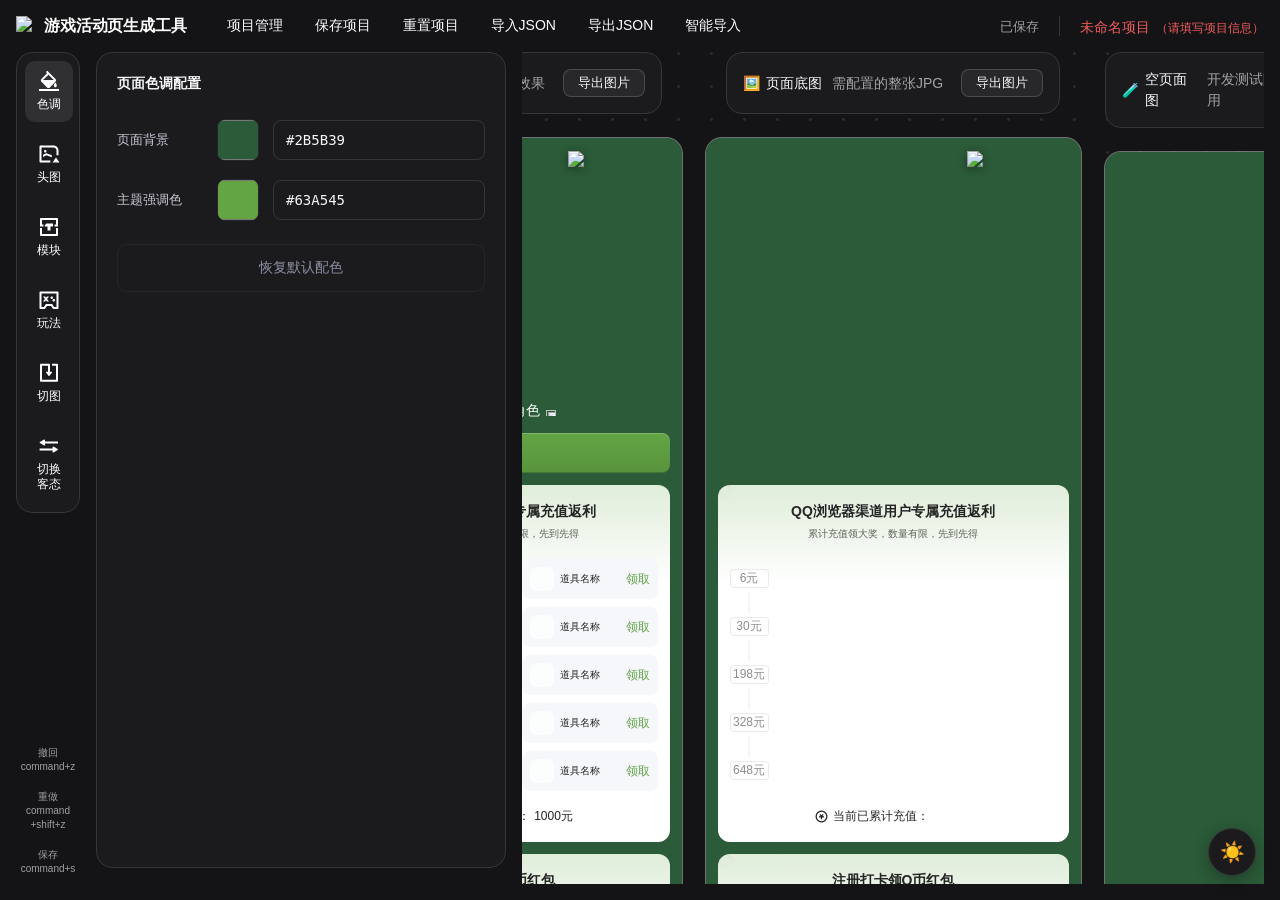
==== commit d4fca0ac: "feat: allow toggling module subtitles" ====
--- a/index.html
+++ b/index.html
@@ -5244,7 +5244,8 @@
     const bodyPad = opts.bodyPad || `padding:${36*S}px ${24*S}px ${24*S}px`;
 
     const hideHeader = !!opts.hideHeader;
-    const subtitleHtml = (!hideHeader && opts.subtitle) ? `
+    const showSubtitle = opts.showSubtitle !== false && isModuleSubtitleVisible(opts.moduleId);
+    const subtitleHtml = (!hideHeader && showSubtitle && opts.subtitle) ? `
         <div class="m-tpl-subtitle" style="text-align:center;margin:${12*S}px auto 0;max-width:100%;box-sizing:border-box;font-size:${20*S}px;line-height:${28*S}px;color:rgba(0,0,0,0.60);font-family:PingFang SC,sans-serif;white-space:normal;overflow-wrap:anywhere;word-break:break-word">
             ${opts.subtitle}
         </div>` : '';
@@ -6236,7 +6237,7 @@
     document.getElementById('gModuleList').innerHTML = guestModules.map((m,i) => {
         const isExpanded = _gExpandedModuleId === m.id;
         const expandedClass = isExpanded ? ' detail-expanded' : '';
-        const detailHtml = getGuestModuleDetailHtml(m.id);
+        const detailHtml = renderSubtitleVisibilityConfig(m.id, '', true) + getGuestModuleDetailHtml(m.id);
         const hasDetail = detailHtml.length > 0;
         return `
         <div class="module-section${expandedClass}" draggable="true" data-idx="${i}" data-module-id="${m.id||''}"
@@ -9464,6 +9465,73 @@
 
 // ===== Modules =====
 
+function getSubtitleConfigData(moduleId, instanceId) {
+    switch(moduleId) {
+        case 'redpacket': return getRedpacketData(instanceId);
+        case 'redpacket2': return getRedpacket2Data(instanceId);
+        case 'signin': return getSigninData(instanceId);
+        case 'lottery': return getLotteryData(instanceId);
+        case 'custom': return getCustomData(instanceId);
+        case 'pass': return getPassData(instanceId);
+        case 'redpacketNew': return getRedpacketNewData(instanceId);
+        case 'rechargeList': return getRechargeListData(instanceId);
+        case 'assist': return assistData;
+        case 'draw': return drawData;
+        case 'recharge': return rechargeData;
+        case 'g_return': return gReturnData;
+        case 'g_redpacket': return gRedpacketData;
+        case 'g_send': return gSendData;
+        default: return null;
+    }
+}
+
+function isSubtitleVisible(data) {
+    return !data || data.subtitleVisible !== false;
+}
+
+function isModuleSubtitleVisible(moduleKey) {
+    if(!moduleKey) return true;
+    const m = modules.find(mm => mm.instanceId === moduleKey);
+    if(m) return isSubtitleVisible(getSubtitleConfigData(m.id, m.instanceId));
+    return isSubtitleVisible(getSubtitleConfigData(moduleKey, moduleKey));
+}
+
+function renderSubtitleVisibilityConfig(moduleId, instanceId, isGuest = false) {
+    const data = getSubtitleConfigData(moduleId, instanceId);
+    if(!data || !Object.prototype.hasOwnProperty.call(data, 'subtitle')) return '';
+    const checked = isSubtitleVisible(data) ? 'checked' : '';
+    const handler = isGuest
+        ? `setGuestModuleSubtitleVisible('${moduleId}',this.checked)`
+        : `setModuleSubtitleVisible('${moduleId}','${instanceId || ''}',this.checked)`;
+    return `
+    <div class="detail-sub-section">
+        <div class="detail-sub-title">副标题展示</div>
+        <label style="display:flex;align-items:center;gap:8px;font-size:12px;color:var(--text-1);cursor:pointer;user-select:none">
+            <input type="checkbox" ${checked} onchange="${handler}" style="accent-color:var(--primary)">
+            <span>在页面中展示副标题</span>
+        </label>
+    </div>`;
+}
+
+function setModuleSubtitleVisible(moduleId, instanceId, visible) {
+    const data = getSubtitleConfigData(moduleId, instanceId);
+    if(!data) return;
+    data.subtitleVisible = !!visible;
+    renderModuleList();
+    if(_expandedModuleId === instanceId) _rerenderModuleDetail(instanceId);
+    renderPreview();
+    pushSnapshot();
+}
+
+function setGuestModuleSubtitleVisible(moduleId, visible) {
+    const data = getSubtitleConfigData(moduleId, '');
+    if(!data) return;
+    data.subtitleVisible = !!visible;
+    renderGuestModuleList();
+    renderPreview();
+    pushSnapshot();
+}
+
 // 模块 ID → 详细配置 HTML 的映射
 // 入参 key 现在是 module.instanceId；通过 modules 表反查类型 id
 function getModuleDetailHtml(key) {
@@ -9822,7 +9890,7 @@
         const isDuplicate = idSeen[m.id] > 1; // 该项是否为副本（第 1 个保留原样，不显示删除按钮）
         const isExpanded = _expandedModuleId === m.instanceId;
         const expandedClass = isExpanded ? ' detail-expanded' : '';
-        const detailHtml = getModuleDetailHtml(m.instanceId);
+        const detailHtml = renderSubtitleVisibilityConfig(m.id, m.instanceId) + getModuleDetailHtml(m.instanceId);
         const hasDetail = detailHtml.length > 0;
         return `
         <div class="module-section${expandedClass}" draggable="true" data-idx="${i}" data-instance-id="${m.instanceId||''}" data-module-id="${m.id||''}"
@@ -11695,7 +11763,7 @@
                 <div class="m-card-title">
                     <span class="editable-text" contenteditable="true" data-field="title" onblur="onModuleTextEdit(this,assistData,'title')" onkeydown="if(event.key==='Enter'){event.preventDefault();this.blur();}" style="color:#fff">${assistData.title}</span>
                 </div>
-                <div class="m-card-subtitle"><span class="editable-text" contenteditable="true" data-field="subtitle" onblur="onModuleTextEdit(this,assistData,'subtitle')" onkeydown="if(event.key==='Enter'){event.preventDefault();this.blur();}" style="color:rgba(255,255,255,0.60)">${assistData.subtitle}</span></div>
+                ${isSubtitleVisible(assistData) ? `<div class="m-card-subtitle"><span class="editable-text" contenteditable="true" data-field="subtitle" onblur="onModuleTextEdit(this,assistData,'subtitle')" onkeydown="if(event.key==='Enter'){event.preventDefault();this.blur();}" style="color:rgba(255,255,255,0.60)">${assistData.subtitle}</span></div>` : ''}
             </div>
         </div>`;
     }
@@ -13579,7 +13647,7 @@
                 <div class="draw-title">
                     <span class="editable-text" ${editable} data-field="title" onblur="onModuleTextEdit(this,drawData,'title')" onkeydown="if(event.key==='Enter'){event.preventDefault();this.blur();}" style="color:#fff">${d.title}</span>
                 </div>
-                <div class="draw-subtitle"><span class="editable-text" ${editable} data-field="subtitle" onblur="onModuleTextEdit(this,drawData,'subtitle')" onkeydown="if(event.key==='Enter'){event.preventDefault();this.blur();}" style="color:rgba(255,255,255,0.60)">${d.subtitle}</span></div>
+                ${isSubtitleVisible(drawData) ? `<div class="draw-subtitle"><span class="editable-text" ${editable} data-field="subtitle" onblur="onModuleTextEdit(this,drawData,'subtitle')" onkeydown="if(event.key==='Enter'){event.preventDefault();this.blur();}" style="color:rgba(255,255,255,0.60)">${d.subtitle}</span></div>` : ''}
             </div>
         </div>`;
     }
@@ -13591,7 +13659,7 @@
             <div class="draw-title">
                 <span class="editable-text" ${editable} data-field="title" onblur="onModuleTextEdit(this,drawData,'title')" onkeydown="if(event.key==='Enter'){event.preventDefault();this.blur();}" style="color:#fff">${d.title}</span>
             </div>
-            <div class="draw-subtitle"><span class="editable-text" ${editable} data-field="subtitle" onblur="onModuleTextEdit(this,drawData,'subtitle')" onkeydown="if(event.key==='Enter'){event.preventDefault();this.blur();}" style="color:rgba(255,255,255,0.60)">${d.subtitle}</span></div>
+            ${isSubtitleVisible(drawData) ? `<div class="draw-subtitle"><span class="editable-text" ${editable} data-field="subtitle" onblur="onModuleTextEdit(this,drawData,'subtitle')" onkeydown="if(event.key==='Enter'){event.preventDefault();this.blur();}" style="color:rgba(255,255,255,0.60)">${d.subtitle}</span></div>` : ''}
         </div>
         <div class="draw-grid">${prizesHtml}</div>
         <div class="draw-btn-row">
@@ -13706,7 +13774,7 @@
             <div class="recharge-title-row">
                 <span class="recharge-title"><span class="editable-text" ${editable} data-field="title" onblur="onModuleTextEdit(this,rechargeData,'title')" onkeydown="if(event.key==='Enter'){event.preventDefault();this.blur();}">${d.title}</span></span>
             </div>
-            <div class="recharge-subtitle"><span class="editable-text" ${editable} data-field="subtitle" onblur="onModuleTextEdit(this,rechargeData,'subtitle')" onkeydown="if(event.key==='Enter'){event.preventDefault();this.blur();}" style="color:rgba(255,255,255,0.60)">${d.subtitle}</span></div>
+            ${isSubtitleVisible(rechargeData) ? `<div class="recharge-subtitle"><span class="editable-text" ${editable} data-field="subtitle" onblur="onModuleTextEdit(this,rechargeData,'subtitle')" onkeydown="if(event.key==='Enter'){event.preventDefault();this.blur();}" style="color:rgba(255,255,255,0.60)">${d.subtitle}</span></div>` : ''}
         </div>${bodyHtml}
     </div>`;
 }
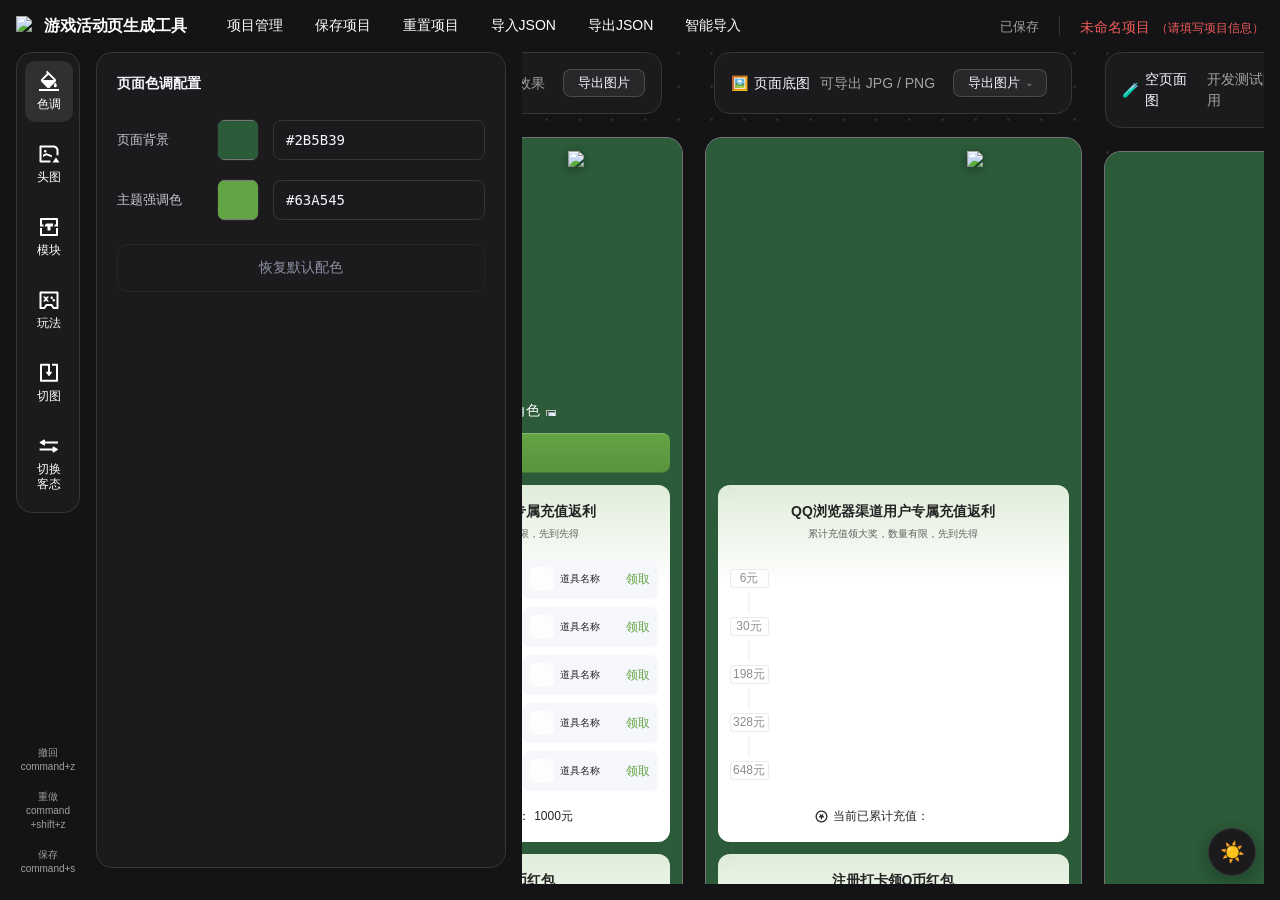
==== commit 8294438f: "feat: add background export format menu" ====
--- a/index.html
+++ b/index.html
@@ -190,6 +190,21 @@
         .light-mode .preview-export-btn:hover {
             background:#F7F8FA !important;
             border-color:#9EA4B0 !important;
+        }
+        .light-mode .preview-export-menu {
+            background:#FFFFFF !important;
+            border-color:#BFC3CC !important;
+            box-shadow:0 8px 24px rgba(0,0,0,0.12) !important;
+        }
+        .light-mode .preview-export-option {
+            color:var(--text-1) !important;
+        }
+        .light-mode .preview-export-option:hover {
+            background:#F7F8FA !important;
+        }
+        .light-mode .preview-export-option-size,
+        .light-mode .preview-export-size {
+            color:var(--text-3) !important;
         }
         .light-mode .tool-rail-shortcuts button {
             color:var(--text-3) !important;
@@ -1695,6 +1710,64 @@
         .preview-export-btn:disabled {
             opacity:.55;
             cursor:not-allowed;
+        }
+        .preview-export-dropdown {
+            position:relative;
+            display:inline-flex;
+            margin-left:12px;
+        }
+        .preview-export-dropdown .preview-export-btn {
+            margin-left:0;
+            display:inline-flex;
+            align-items:center;
+            gap:6px;
+        }
+        .preview-export-arrow {
+            font-size:12px;
+            opacity:.8;
+            transform:translateY(-1px);
+        }
+        .preview-export-menu {
+            display:none;
+            position:absolute;
+            top:34px;
+            right:0;
+            min-width:190px;
+            padding:6px;
+            border:1px solid rgba(255,255,255,0.16);
+            border-radius:10px;
+            background:#1B1A1D;
+            box-shadow:0 10px 28px rgba(0,0,0,0.28);
+            z-index:80;
+        }
+        .preview-export-menu.show { display:block; }
+        .preview-export-option {
+            width:100%;
+            border:none;
+            background:transparent;
+            color:var(--text-1);
+            border-radius:8px;
+            padding:8px 10px;
+            font-size:13px;
+            cursor:pointer;
+            display:flex;
+            align-items:center;
+            justify-content:space-between;
+            gap:10px;
+            text-align:left;
+            font-family:inherit;
+        }
+        .preview-export-option:hover { background:rgba(255,255,255,0.08); }
+        .preview-export-option-size {
+            font-size:11px;
+            color:rgba(255,255,255,0.55);
+            white-space:nowrap;
+        }
+        .preview-export-size {
+            font-size:12px;
+            color:rgba(255,255,255,0.60);
+            white-space:nowrap;
+            margin-left:2px;
         }
         .preview-column-label .label-icon { font-size:14px; }
         .preview-container { box-shadow:none; }
@@ -4436,8 +4509,15 @@
             <div class="preview-column">
                 <div class="preview-column-label">
                     <span class="label-icon">🖼️</span> 页面底图
-                    <span class="label-sub">需配置的整张JPG</span>
-                    <button class="preview-export-btn" id="exportBgBtn" onclick="exportBgImage()">导出图片</button>
+                    <span class="label-sub">可导出 JPG / PNG</span>
+                    <div class="preview-export-dropdown" id="exportBgDropdown">
+                        <button class="preview-export-btn" id="exportBgBtn" onclick="toggleBgExportMenu(event)">导出图片 <span class="preview-export-arrow">⌄</span></button>
+                        <div class="preview-export-menu" id="exportBgMenu">
+                            <button type="button" class="preview-export-option" onclick="exportBgImage('jpg')"><span>导出 JPG</span><span class="preview-export-option-size" id="exportBgJpgSize">未导出</span></button>
+                            <button type="button" class="preview-export-option" onclick="exportBgImage('png')"><span>导出 PNG</span><span class="preview-export-option-size" id="exportBgPngSize">未导出</span></button>
+                        </div>
+                    </div>
+                    <span class="preview-export-size" id="exportBgSize"></span>
                 </div>
                 <div class="preview-container" id="previewContainerBg"></div>
             </div>
@@ -5628,6 +5708,49 @@
     { instanceId: genInstanceId(), id:'pass',      name:'通行证', desc:'上传一张切图，固定高度 492px', enabled:true },
 ];
 
+function getModuleOrderSnapshot(sourceModules = modules) {
+    return (sourceModules || []).map((m, index) => ({
+        instanceId: m.instanceId || '',
+        id: m.id || '',
+        index
+    }));
+}
+
+function hasStoredModuleOrder(snapshot) {
+    try {
+        const snap = typeof snapshot === 'string' ? JSON.parse(snapshot) : snapshot;
+        return Array.isArray(snap?.moduleOrder) && snap.moduleOrder.length > 0;
+    } catch(_err) {
+        return false;
+    }
+}
+
+function applyStoredModuleOrder(moduleOrder) {
+    if(!Array.isArray(moduleOrder) || moduleOrder.length === 0) return false;
+    const orderIndex = new Map();
+    moduleOrder.forEach((item, index) => {
+        if(!item) return;
+        if(typeof item === 'string') {
+            orderIndex.set(`instance:${item}`, index);
+            orderIndex.set(`id:${item}`, index);
+            return;
+        }
+        if(item.instanceId) orderIndex.set(`instance:${item.instanceId}`, index);
+        if(item.id && !item.instanceId) orderIndex.set(`id:${item.id}`, index);
+    });
+    const ordered = modules.map((m, index) => {
+        const instanceKey = m.instanceId ? `instance:${m.instanceId}` : '';
+        const idKey = m.id ? `id:${m.id}` : '';
+        const order = (instanceKey && orderIndex.has(instanceKey))
+            ? orderIndex.get(instanceKey)
+            : (idKey && orderIndex.has(idKey) ? orderIndex.get(idKey) : Number.MAX_SAFE_INTEGER);
+        return { module: m, index, order };
+    }).sort((a, b) => (a.order - b.order) || (a.index - b.index));
+    const changed = ordered.some((item, index) => modules[index] !== item.module);
+    if(changed) modules.splice(0, modules.length, ...ordered.map(item => item.module));
+    return changed;
+}
+
 // 充值返利模块数据
 let rechargeData = {
     title: '充值返利',
@@ -6999,7 +7122,7 @@
     // 恢复快照
     if(snapshot) {
         restoreSnapshot(snapshot);
-        const orderChanged = moveDefaultModulesToPageTop();
+        const orderChanged = hasStoredModuleOrder(snapshot) ? false : moveDefaultModulesToPageTop();
         // 恢复后手动推一个初始快照
         undoStack = [snapshot];
         redoStack = [];
@@ -7108,6 +7231,7 @@
                 time: currentProjectMeta.time || '',
                 exportedAt: Date.now()
             },
+            moduleOrder: (Array.isArray(snapshotObj.moduleOrder) && snapshotObj.moduleOrder.length) ? snapshotObj.moduleOrder : getModuleOrderSnapshot(),
             colors: colorInfo,
             snapshot: snapshotObj,
             assets: assetResult.assets,
@@ -7580,6 +7704,9 @@
             };
 
             // 保存快照到 IndexedDB
+            if(Array.isArray(data.moduleOrder) && data.moduleOrder.length && (!Array.isArray(data.snapshot.moduleOrder) || !data.snapshot.moduleOrder.length)) {
+                data.snapshot.moduleOrder = data.moduleOrder;
+            }
             const snapshotStr = JSON.stringify(data.snapshot);
             await saveProjectToDB(id, snapshotStr);
 
@@ -7599,7 +7726,7 @@
 
             // 恢复快照
             restoreSnapshot(snapshotStr);
-            const orderChanged = moveDefaultModulesToPageTop();
+            const orderChanged = hasStoredModuleOrder(data.snapshot) ? false : moveDefaultModulesToPageTop();
             undoStack = [snapshotStr];
             redoStack = [];
             updateUndoRedoButtons();
@@ -14641,7 +14768,8 @@
         assistMode,
         enterBtnText,
         hostTopButtonData: {...hostTopButtonData, buttons: (hostTopButtonData.buttons || []).map(b => ({...b}))},
-        modules: modules.map(m => ({instanceId:m.instanceId, id:m.id, name:m.name, desc:m.desc, enabled:m.enabled})),
+        moduleOrder: getModuleOrderSnapshot(),
+        modules: modules.map((m, index) => ({instanceId:m.instanceId, id:m.id, name:m.name, desc:m.desc, enabled:m.enabled, order:index})),
         roleData: {...roleData},
         assistData: {
             ...assistData,
@@ -14774,6 +14902,9 @@
         modules.push({ instanceId: genInstanceId(), id:'redpacketNew', name:'红包拉新', desc:'按 Figma 自动排版，配置类型和数量', enabled:true });
     }
 
+    // 恢复显式保存的模块顺序（新项目/新导出文件会携带 moduleOrder）
+    applyStoredModuleOrder(snap.moduleOrder);
+
     // 恢复模块装饰覆盖
     moduleDecorations = (snap.moduleDecorations && typeof snap.moduleDecorations === 'object') ? JSON.parse(JSON.stringify(snap.moduleDecorations)) : {};
 
@@ -15217,6 +15348,30 @@
 }
 
 let isExporting = false;
+let bgExportFileSizes = { jpg: '', png: '' };
+
+function toggleBgExportMenu(e) {
+    if(e) e.stopPropagation();
+    const menu = document.getElementById('exportBgMenu');
+    if(menu) menu.classList.toggle('show');
+}
+
+function closeBgExportMenu() {
+    const menu = document.getElementById('exportBgMenu');
+    if(menu) menu.classList.remove('show');
+}
+
+function renderBgExportFileSizes(activeFormat) {
+    const jpgEl = document.getElementById('exportBgJpgSize');
+    const pngEl = document.getElementById('exportBgPngSize');
+    const summaryEl = document.getElementById('exportBgSize');
+    if(jpgEl) jpgEl.textContent = bgExportFileSizes.jpg || '未导出';
+    if(pngEl) pngEl.textContent = bgExportFileSizes.png || '未导出';
+    if(summaryEl) {
+        const size = bgExportFileSizes[activeFormat];
+        summaryEl.textContent = size ? `${activeFormat.toUpperCase()}：${size}` : '';
+    }
+}
 
 // 检查是否通过 file:// 协议访问，如果是则提示并自动跳转
 function checkExportProtocol() {
@@ -15228,6 +15383,36 @@
         return false;
     }
     return true;
+}
+
+function formatFileSize(bytes) {
+    const n = Number(bytes) || 0;
+    if(n < 1024) return `${n} B`;
+    if(n < 1024 * 1024) return `${(n / 1024).toFixed(1)} KB`;
+    return `${(n / 1024 / 1024).toFixed(2)} MB`;
+}
+
+function getBgExportFormat(format) {
+    return format === 'png' ? 'png' : 'jpg';
+}
+
+async function exportNodeImageDataUrl(node, format, options = {}) {
+    const commonOptions = {
+        pixelRatio: 2,
+        width: node.offsetWidth,
+        height: node.offsetHeight,
+        cacheBust: true,
+        style: { transform: 'none', borderRadius: '0', overflow: 'visible' },
+        ...options,
+    };
+    if(format === 'jpg') {
+        return htmlToImage.toJpeg(node, {
+            ...commonOptions,
+            quality: 0.92,
+            backgroundColor: options.backgroundColor || colors.background || '#FFFFFF',
+        });
+    }
+    return htmlToImage.toPng(node, commonOptions);
 }
 
 async function exportActualImage() {
@@ -15275,7 +15460,8 @@
     }
 }
 
-async function exportBgImage() {
+async function exportBgImage(format = 'jpg') {
+    closeBgExportMenu();
     if(!checkExportProtocol()) return;
     if(isExporting) return;
     isExporting = true;
@@ -15283,11 +15469,15 @@
     const bar = document.getElementById('progressBar');
     const txt = document.getElementById('progressText');
     const btn = document.getElementById('exportBgBtn');
+    const sizeEl = document.getElementById('exportBgSize');
+    format = getBgExportFormat(format);
+    const ext = format === 'png' ? 'png' : 'jpg';
     overlay.classList.remove('hidden');
     btn.disabled = true;
+    if(sizeEl) sizeEl.textContent = `${ext.toUpperCase()}：生成中…`;
 
     try {
-        bar.style.width='10%'; txt.textContent='正在渲染页面底图...';
+        bar.style.width='10%'; txt.textContent=`正在渲染页面底图（${ext.toUpperCase()}）...`;
         await new Promise(r=>setTimeout(r,200));
         const c2 = document.getElementById('previewContainerBg');
 
@@ -15296,23 +15486,26 @@
 
         bar.style.width='30%'; txt.textContent='正在预处理图片资源...';
         await convertImagesToBase64(c2);
-        bar.style.width='50%'; txt.textContent='正在生成底图图片...';
-        const dataUrl = await htmlToImage.toPng(c2, {
-            pixelRatio: 2,
-            width: c2.offsetWidth,
-            height: c2.offsetHeight,
-            cacheBust: true,
-            backgroundColor: null,
-            // 导出 PNG 不要继承预览容器的圆角裁切；只保留界面预览的圆角。
-            style: { transform: 'none', borderRadius: '0', overflow: 'visible' },
+        bar.style.width='50%'; txt.textContent=`正在生成 ${ext.toUpperCase()} 底图...`;
+        const dataUrl = await exportNodeImageDataUrl(c2, format, {
+            backgroundColor: format === 'jpg' ? (colors.background || '#FFFFFF') : null,
         });
+        bar.style.width='82%'; txt.textContent='正在计算文件体积...';
+        const blob = await dataUrlToBlob(dataUrl);
+        const sizeText = formatFileSize(blob.size);
+        bgExportFileSizes[format] = sizeText;
+        renderBgExportFileSizes(format);
+
+        const url = URL.createObjectURL(blob);
         const link2 = document.createElement('a');
-        link2.download = `活动页_底图_${Date.now()}.png`;
-        link2.href = dataUrl;
+        link2.download = `活动页_底图_${Date.now()}.${ext}`;
+        link2.href = url;
         link2.click();
-        bar.style.width='100%'; txt.textContent='导出完成！';
-        await new Promise(r=>setTimeout(r,600));
+        setTimeout(() => URL.revokeObjectURL(url), 1000);
+        bar.style.width='100%'; txt.textContent=`导出完成！${ext.toUpperCase()} 文件大小：${sizeText}`;
+        await new Promise(r=>setTimeout(r,900));
     } catch(e) {
+        if(sizeEl) sizeEl.textContent = `${ext.toUpperCase()}：导出失败`;
         alert('导出失败：'+e.message);
     } finally {
         overlay.classList.add('hidden');
@@ -15774,18 +15967,21 @@
 let _sliceBubbleTimer = null;
 let _sliceBubbleEl = null;
 let _sliceHoverTarget = null;
-const ENTER_BUTTON_SLICE_STATES = ['进入游戏', '下载游戏', '注册领福利', '极速更新', '极速更新中'];
 const REDPACKET_COPY_BUTTON_SLICE_STATES = ['生成', '复制', '已领取'];
 const REDPACKET_USE_BUTTON_SLICE_STATES = ['去使用'];
 const LOTTERY_TASK_BUTTON_SLICE_STATES = ['领取', '已领取'];
 
+function getSliceButtonText(el, fallback = '按钮') {
+    return ((el && el.querySelector ? el.querySelector('.editable-text') : null) || el)?.textContent?.trim() || fallback;
+}
+
 function getSigninButtonSliceStates(el) {
-    const text = ((el.querySelector('.editable-text') || el).textContent || '').trim() || '签到领取';
+    const text = getSliceButtonText(el, '签到领取');
     return [text, getCompletedText(text)];
 }
 
 function getMoreBenefitButtonSliceStates(el) {
-    const text = ((el.querySelector('.editable-text') || el).textContent || '').trim() || '立即领取';
+    const text = getSliceButtonText(el, '立即领取');
     return [text, getCompletedText(text)];
 }
 
@@ -15848,7 +16044,6 @@
 function showSliceBubble(target) {
     removeSliceBubble();
     const rect = target.getBoundingClientRect();
-    const isEnterButton = target.classList.contains('m-role-enter-btn');
     const isRedpacketCopyButton = target.classList.contains('redpacket-copy-btn');
     const isRedpacketUseButton = target.classList.contains('redpacket-use-btn');
     const isLotteryTaskButton = target.classList.contains('lottery-task-slice-btn');
@@ -15868,10 +16063,8 @@
                 </div>
             </div>
             <div class="slice-bubble-extra">
-                ${isEnterButton
-                    ? '<span style="font-size:11px;color:var(--text-2)">将固定导出：进入游戏 / 下载游戏 / 注册领福利 / 极速更新 / 极速更新中</span>'
-                    : isRedpacketCopyButton
-                        ? '<span style="font-size:11px;color:var(--text-2)">将固定导出：生成 / 复制 / 已领取</span>'
+                ${isRedpacketCopyButton
+                    ? '<span style="font-size:11px;color:var(--text-2)">将固定导出：生成 / 复制 / 已领取</span>'
                     : isRedpacketUseButton
                         ? '<span style="font-size:11px;color:var(--text-2)">将固定导出：去使用</span>'
                     : isLotteryTaskButton
@@ -16182,10 +16375,6 @@
     }
 }
 
-async function addFixedEnterButtonSlices(target) {
-    await addFixedTextButtonSlices(target, ENTER_BUTTON_SLICE_STATES);
-}
-
 async function addFixedTextButtonSlices(target, states) {
     const moduleName = getSliceModuleNameFromTarget(target);
     for(const state of states) {
@@ -16205,13 +16394,6 @@
     const wantCompleted = completedCheck ? completedCheck.checked : false;
 
     try {
-        if(target.classList.contains('m-role-enter-btn')) {
-            await addFixedEnterButtonSlices(target);
-            renderSliceList();
-            showPanelRight();
-            removeSliceBubble();
-            return;
-        }
         if(target.classList.contains('redpacket-copy-btn')) {
             await addFixedTextButtonSlices(target, REDPACKET_COPY_BUTTON_SLICE_STATES);
             renderSliceList();
@@ -16248,14 +16430,15 @@
             return;
         }
 
-        const nameText = target.textContent.trim().substring(0, 20) || '按钮';
+        const nameText = getSliceButtonText(target).substring(0, 20) || '按钮';
+        const moduleName = getSliceModuleNameFromTarget(target);
         // 纯文字按钮直接用 Canvas 绘制，避免 htmlToImage 网络字体基线偏移裁切；
         // 含图标/图片等复杂结构的按钮才回退 htmlToImage 截图
         const dataUrl = isPureTextSliceButton(target)
             ? drawEnterButtonState(target, nameText)
             : await captureSliceTarget(target);
         const id = 'slice_' + Date.now() + '_' + Math.random().toString(36).substr(2,5);
-        sliceItems.push({ id, name: nameText, dataUrl });
+        sliceItems.push({ id, name: nameText, dataUrl, moduleName });
 
         // 如果勾选了完成态，额外生成一张完成态按钮切图
         if(wantCompleted) {
@@ -16263,7 +16446,7 @@
             // 完成态统一走主题色去饱和，保持与一键导出一致
             const completedDataUrl = drawEnterButtonState(target, completedText);
             const completedId = 'slice_' + Date.now() + '_c_' + Math.random().toString(36).substr(2,5);
-            sliceItems.push({ id: completedId, name: completedText, dataUrl: completedDataUrl, isCompleted: true });
+            sliceItems.push({ id: completedId, name: completedText, dataUrl: completedDataUrl, isCompleted: true, moduleName });
         }
 
         renderSliceList();
@@ -16422,16 +16605,9 @@
 // 自动扫描预览区中所有可切图按钮，按"实例"导出全部状态切图，直接打包 ZIP 下载。
 // 不污染当前 sliceItems 列表。
 //
-// 状态生成策略：
-//   1) m-role-enter-btn（顶部进入游戏按钮）：固定 5 状态枚举（进入游戏/下载游戏/注册领福利/极速更新/极速更新中）
-//      —— 因为它本质是"同一个按钮位置的不同业务状态"，文字固定可枚举
-//   2) 其他所有按钮（无论已知 className 还是普通按钮）：按"按钮当前文字 + 自动派生的完成态"导出 2 张
-//      —— 这样一行 2 / 3 个按钮，每个的真实文字都会各自导出
-//
-// 去重策略：相同 className + 相同文字 + 相同尺寸 → 只导一份；尺寸不同 → 视为不同按钮
-const _BUTTON_FIXED_STATES_RULES = [
-    { className: 'm-role-enter-btn', states: ENTER_BUTTON_SLICE_STATES, label: '进入游戏按钮' },
-];
+// 状态生成策略：一键导出按"页面当前文字 + 自动派生的完成态"导出，确保切图文案与预览页一致。
+// 去重策略：同一模块 + 相同 className + 相同文字 + 相同尺寸 → 只导一份；尺寸不同 → 视为不同按钮
+const _BUTTON_FIXED_STATES_RULES = [];
 
 function _matchFixedStatesRule(el) {
     for(const r of _BUTTON_FIXED_STATES_RULES) {
@@ -16442,7 +16618,7 @@
 
 /** 给按钮判断一个易读的"类型标签"，用于文件名分组 */
 function _btnTypeLabel(el) {
-    if(el.classList.contains('m-role-enter-btn'))       return '进入游戏';
+    if(el.classList.contains('m-role-enter-btn'))       return '顶部按钮';
     if(el.classList.contains('redpacket-copy-btn'))     return '口令码复制';
     if(el.classList.contains('redpacket-use-btn'))      return '口令码使用';
     if(el.classList.contains('redpacket2-share-btn'))   return '口令码分享';
@@ -16981,10 +17157,17 @@
     if(_btnInfoBubbleEl && !_btnInfoBubbleEl.contains(e.target)) {
         removeBtnInfoBubble();
     }
+    const bgDropdown = document.getElementById('exportBgDropdown');
+    if(bgDropdown && !bgDropdown.contains(e.target)) {
+        closeBgExportMenu();
+    }
 });
 
 // Esc 键关闭按钮信息浮层
 document.addEventListener('keydown', function(e) {
+    if(e.key === 'Escape') {
+        closeBgExportMenu();
+    }
     if(e.key === 'Escape' && _btnInfoBubbleEl) {
         removeBtnInfoBubble();
     }
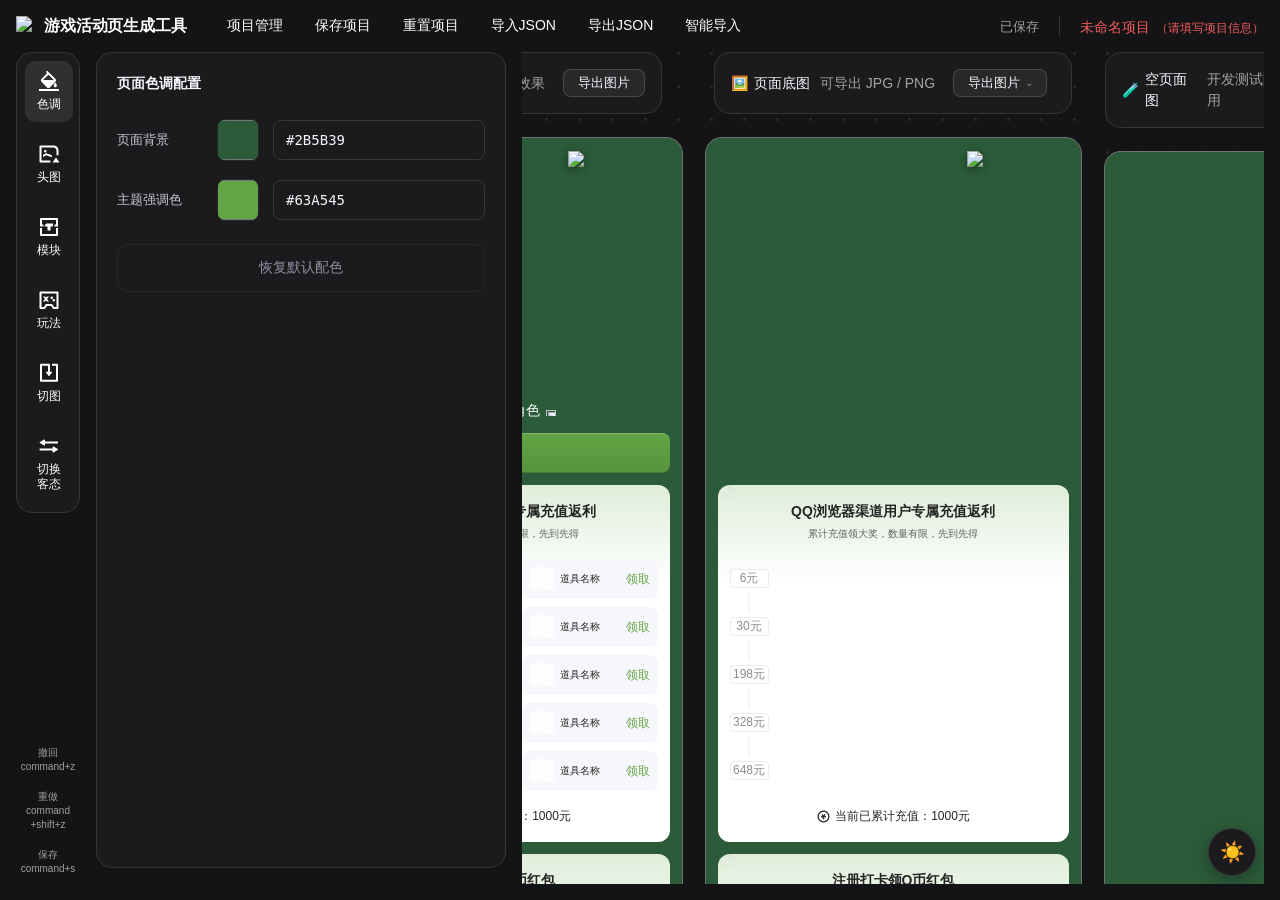
==== commit 34ed1c11: "feat: add guest title asset selector" ====
--- a/index.html
+++ b/index.html
@@ -717,6 +717,16 @@
         }
         .g-logo-actions button:hover { background:var(--bg-elev-2); color:var(--text-1); }
         .g-logo-actions button.danger:hover { background:rgba(248,113,113,0.12); color:var(--danger); }
+        .g-title-options { display:flex; flex-direction:column; gap:8px; }
+        .g-title-option {
+            width:100%; padding:8px 10px; border:1px solid var(--border); border-radius:10px;
+            background:var(--bg-elev-1); color:var(--text-2); cursor:pointer;
+            display:flex; align-items:center; gap:10px; transition:all .15s; text-align:left;
+        }
+        .g-title-option:hover { border-color:var(--border-strong); color:var(--text-1); }
+        .g-title-option.active { border-color:var(--primary); box-shadow:0 0 0 1px var(--primary-ring); color:var(--text-1); }
+        .g-title-option img { width:86px; height:34px; object-fit:contain; border-radius:6px; background:rgba(255,255,255,0.04); flex-shrink:0; }
+        .g-title-option span { font-size:12px; line-height:1.35; }
 
         /* Modules */
         .module-actions { display:flex; gap:8px; margin-bottom:12px; }
@@ -4441,6 +4451,26 @@
         </div>
         <!-- 客态配置面板 -->
         <div class="panel-left-body" id="guestPanel" style="display:none">
+            <!-- 客态标题配置 -->
+            <div class="section" id="gSectionHeaderTitle">
+                <div class="section-title" onclick="toggleSection('gSectionHeaderTitle')">
+                    客态标题
+                    <span class="section-collapse-btn"><svg viewBox="0 0 24 24" fill="none" stroke="currentColor" stroke-width="2" stroke-linecap="round" stroke-linejoin="round"><polyline points="6 9 12 15 18 9"/></svg></span>
+                </div>
+                <div class="section-body">
+                    <div class="g-title-options" role="group" aria-label="客态标题素材选择">
+                        <button type="button" class="g-title-option active" data-g-title-key="redpacket" onclick="updateGuestHeaderTitleAsset('redpacket')">
+                            <img src="assets/image/ketaibiaoti.png" alt="收到来自好友的红包">
+                            <span>收到来自好友的红包</span>
+                        </button>
+                        <button type="button" class="g-title-option" data-g-title-key="gift" onclick="updateGuestHeaderTitleAsset('gift')">
+                            <img src="assets/image/ketaibiaoti2.png" alt="助力好友一起拿好礼">
+                            <span>助力好友一起拿好礼</span>
+                        </button>
+                    </div>
+                    <div style="font-size:11px;color:var(--text-3);line-height:1.5;margin-top:10px">只切换标题素材，预览中的标题位置保持不变。</div>
+                </div>
+            </div>
             <!-- 客态顶部按钮配置 -->
             <div class="section" id="gSectionTopButton">
                 <div class="section-title" onclick="toggleSection('gSectionTopButton')">
@@ -5775,6 +5805,8 @@
     subtitle: '累计充值领大奖，数量有限，先到先得',
     totalLabel: '当前已累计充值：',
     total: '1000元',
+    totalText: '当前已累计充值：1000元',
+    showTotalLine: true,
     items: [
         { amount: '6元', rewards: [
             { label: '5Q币', btnText: '领取', icon: RECHARGE_LIST_ASSETS.coin },
@@ -5855,6 +5887,8 @@
     if(d.subtitle == null) d.subtitle = '';
     if(d.totalLabel == null) d.totalLabel = '当前已累计充值：';
     if(d.total == null) d.total = '1000元';
+    if(d.totalText == null) d.totalText = `${d.totalLabel || '当前已累计充值：'}${d.total || ''}`;
+    if(d.showTotalLine == null) d.showTotalLine = true;
     if(!Array.isArray(d.items)) d.items = [];
     d.items.forEach((it, idx) => {
         if(it.amount == null) it.amount = '充值档位';
@@ -5897,6 +5931,11 @@
 
 // 客态顶部标题（可直接在预览页面上编辑）
 let guestHeaderTitle = '收到来自好友的红包';
+const GUEST_HEADER_TITLE_OPTIONS = [
+    { key: 'redpacket', label: '收到来自好友的红包', url: 'assets/image/ketaibiaoti.png' },
+    { key: 'gift', label: '助力好友一起拿好礼', url: 'assets/image/ketaibiaoti2.png' },
+];
+let guestHeaderTitleAsset = GUEST_HEADER_TITLE_OPTIONS[0].key;
 
 // 客态顶部Logo配置
 let guestHeaderLogos = [
@@ -6134,6 +6173,27 @@
         renderPreview();
         pushSnapshot();
     }
+}
+
+function getGuestHeaderTitleOption() {
+    const cur = String(guestHeaderTitleAsset || '');
+    return GUEST_HEADER_TITLE_OPTIONS.find(opt => opt.key === cur || opt.url === cur) || GUEST_HEADER_TITLE_OPTIONS[0];
+}
+
+function syncGuestHeaderTitleControls() {
+    const cur = getGuestHeaderTitleOption();
+    document.querySelectorAll('[data-g-title-key]').forEach(btn => {
+        btn.classList.toggle('active', btn.dataset.gTitleKey === cur.key);
+    });
+}
+
+function updateGuestHeaderTitleAsset(key) {
+    const next = GUEST_HEADER_TITLE_OPTIONS.find(opt => opt.key === key || opt.url === key) || GUEST_HEADER_TITLE_OPTIONS[0];
+    if(guestHeaderTitleAsset === next.key) return;
+    guestHeaderTitleAsset = next.key;
+    syncGuestHeaderTitleControls();
+    renderPreview();
+    pushSnapshot();
 }
 
 // ===== 主态顶部按钮 =====
@@ -8161,6 +8221,7 @@
     currentView = 'host';
     guestColors = { background:'#2B5B39', primary:'#63A545' };
     guestHeaderTitle = '收到来自好友的红包';
+    guestHeaderTitleAsset = GUEST_HEADER_TITLE_OPTIONS[0].key;
     guestHeaderLogos = [
         { url: 'assets/image/wangzhelogo.png', name: '王者荣耀' },
         { url: 'assets/image/qblogo.png', name: 'QQ浏览器' },
@@ -8179,6 +8240,7 @@
     gQbPullData = createDefaultGQbPullData();
     guestFooterData = { link1: '活动规则', link2: '中奖记录', link3: '意见反馈' };
     syncGuestTopButtonInputs();
+    syncGuestHeaderTitleControls();
     undoStack = [];
     redoStack = [];
 }
@@ -8216,6 +8278,7 @@
 
     // 初始化客态 UI 控件
     syncGuestTopButtonInputs();
+    syncGuestHeaderTitleControls();
 
     // 确保视图 tab 正确
     switchView(currentView);
@@ -9903,6 +9966,10 @@
             <div class="detail-sub-section">
                 <div class="detail-sub-title">列表型充值返利</div>
                 <div style="font-size:11px;color:var(--text-3);margin-bottom:10px">已按设计稿对齐：每行一个档位，每档最多 2 个奖品；档位、奖品文案和领取文字可编辑。</div>
+                <label style="display:flex;align-items:center;gap:8px;font-size:12px;color:var(--text-2);cursor:pointer;user-select:none;margin-bottom:10px">
+                    <input type="checkbox" ${getRechargeListData(key).showTotalLine === false ? '' : 'checked'} onchange="setRechargeListTotalLineVisible('${key}', this.checked)" style="accent-color:var(--primary)">
+                    <span>显示累计充值行</span>
+                </label>
                 <div id="rechargeListItems_${key}"></div>
                 <button class="btn btn-outline btn-sm" style="width:100%;justify-content:center;margin-top:4px" onclick="addRechargeListItem('${key}')">＋ 添加档位（最多 ${RECHARGE_LIST_MAX_ITEMS} 档）</button>
             </div>`;
@@ -13969,11 +14036,11 @@
         </div>`;
     }).join('');
 
-    const totalHtml = `
+    const totalLineText = d.totalText || `${d.totalLabel || '当前已累计充值：'}${d.total || ''}`;
+    const totalHtml = d.showTotalLine === false ? '' : `
         <div style="display:flex;align-items:center;justify-content:center;gap:${8*S}px;margin-top:${36*S}px;height:${30*S}px;color:#242424;font-family:PingFang SC,sans-serif;font-size:${24*S}px;line-height:${30*S}px">
             <img src="assets/image/chongfan.png" style="width:${30*S}px;height:${30*S}px;object-fit:contain;display:block;flex-shrink:0" onerror="this.style.display='none'">
-            <span class="editable-text" ${editable} data-field="totalLabel" onblur="onRechargeListFieldEdit(this,'totalLabel','${iid}')" onkeydown="if(event.key==='Enter'){event.preventDefault();this.blur();}">${escapeHtml(d.totalLabel || '当前已累计充值：')}</span>
-            <span class="editable-text" ${editable} data-field="total" onblur="onRechargeListFieldEdit(this,'total','${iid}')" onkeydown="if(event.key==='Enter'){event.preventDefault();this.blur();}" style="${isBgMode ? 'visibility:hidden;' : ''}">${escapeHtml(d.total || '')}</span>
+            <span class="editable-text" ${editable} data-field="totalText" onblur="onRechargeListFieldEdit(this,'totalText','${iid}')" onkeydown="if(event.key==='Enter'){event.preventDefault();this.blur();}">${escapeHtml(totalLineText)}</span>
         </div>`;
 
     return renderModuleTemplate({
@@ -13989,7 +14056,11 @@
 
 function onRechargeListFieldEdit(el, field, instanceId) {
     const d = getRechargeListData(instanceId); if(!d) return;
-    const fallback = field === 'title' ? 'QQ浏览器渠道用户专属充值返利' : (field === 'total' ? '1000元' : (field === 'totalLabel' ? '当前已累计充值：' : '累计充值领大奖，数量有限，先到先得'));
+    const fallback = field === 'title'
+        ? 'QQ浏览器渠道用户专属充值返利'
+        : (field === 'totalText'
+            ? `${d.totalLabel || '当前已累计充值：'}${d.total || '1000元'}`
+            : (field === 'total' ? '1000元' : (field === 'totalLabel' ? '当前已累计充值：' : '累计充值领大奖，数量有限，先到先得')));
     const v = el.textContent.trim() || fallback;
     if(v !== d[field]) { d[field] = v; renderRechargeListItemPanel(instanceId); renderPreview(); pushSnapshot(); }
 }
@@ -14081,6 +14152,13 @@
     const d = getRechargeListData(instanceId); if(!d) return;
     const fallback = field === 'total' ? '1000元' : '';
     d[field] = String(value || '').trim() || fallback;
+    renderRechargeListItemPanel(instanceId);
+    renderPreview();
+    pushSnapshot();
+}
+function setRechargeListTotalLineVisible(instanceId, visible) {
+    const d = getRechargeListData(instanceId); if(!d) return;
+    d.showTotalLine = !!visible;
     renderRechargeListItemPanel(instanceId);
     renderPreview();
     pushSnapshot();
@@ -14474,7 +14552,8 @@
 
     // 客态 顶部标题切图（只位于头图海报上层，避免覆盖预览工具 UI）
     // 标注来自 @2x 设计稿，页面内统一除以 2：211 / 2 = 105.5
-    const titleOverlayHtml = `<img src="assets/image/ketaibiaoti.png" style="position:absolute;top:105.5px;left:50%;transform:translateX(-50%) scale(0.5);transform-origin:top center;height:auto;pointer-events:none;z-index:5;user-select:none;-webkit-user-drag:none">`;
+    const titleOption = getGuestHeaderTitleOption();
+    const titleOverlayHtml = `<img src="${titleOption.url}" style="position:absolute;top:105.5px;left:50%;transform:translateX(-50%) scale(0.5);transform-origin:top center;height:auto;pointer-events:none;z-index:5;user-select:none;-webkit-user-drag:none">`;
 
     // 客态 头图右上角 QQ 浏览器 Logo：固定素材，位置/大小由主态"头部区域配置 > 浏览器 Logo"控制
     if(!headerBrowserLogoImg) headerBrowserLogoImg = createDefaultHeaderBrowserLogo();
@@ -14715,6 +14794,7 @@
     currentView = 'host';
     guestColors = { background:'#2B5B39', primary:'#63A545' };
     guestHeaderTitle = '收到来自好友的红包';
+    guestHeaderTitleAsset = GUEST_HEADER_TITLE_OPTIONS[0].key;
     guestHeaderLogos = [
         { url: 'assets/image/wangzhelogo.png', name: '王者荣耀' },
         { url: 'assets/image/qblogo.png', name: 'QQ浏览器' },
@@ -14733,6 +14813,7 @@
     gQbPullData = createDefaultGQbPullData();
     guestFooterData = { link1: '活动规则', link2: '中奖记录', link3: '意见反馈' };
     syncGuestTopButtonInputs();
+    syncGuestHeaderTitleControls();
     switchView('host');
     loadDefaultHeaderAssets();
     renderPosterPreview(); renderHeaderTitlePreview(); renderHeaderLogoPreview(); renderHeaderBrowserLogoPreview(); _expandedModuleId = null; renderModuleList(); renderGuestModuleList(); renderGuestLogoList(); renderModuleBaseDeco(); renderPreview(); updateInfo();
@@ -14811,6 +14892,7 @@
         currentView,
         guestColors: {...guestColors},
         guestHeaderTitle,
+        guestHeaderTitleAsset: getGuestHeaderTitleOption().key,
         guestHeaderLogos: guestHeaderLogos.map(l => ({url:l.url, name:l.name})),
         guestTopButtonData: {...guestTopButtonData, buttons: (guestTopButtonData.buttons || []).map(b => ({...b}))},
         guestModules: guestModules.map(m => ({id:m.id, name:m.name, desc:m.desc, enabled:m.enabled})),
@@ -15163,6 +15245,7 @@
     // ===== 恢复客态数据 =====
     if(snap.guestColors) guestColors = snap.guestColors;
     if(snap.guestHeaderTitle) guestHeaderTitle = snap.guestHeaderTitle;
+    guestHeaderTitleAsset = snap.guestHeaderTitleAsset || GUEST_HEADER_TITLE_OPTIONS[0].key;
     if(snap.guestHeaderLogos) {
         guestHeaderLogos = snap.guestHeaderLogos.map(l => ({url:l.url, name:l.name}));
     }
@@ -15217,6 +15300,7 @@
     if(gPr) gPr.value = guestColors.primary;
     if(gPrH) gPrH.value = guestColors.primary;
     syncGuestTopButtonInputs();
+    syncGuestHeaderTitleControls();
 
     // 恢复当前视图
     if(snap.currentView && snap.currentView !== currentView) {
